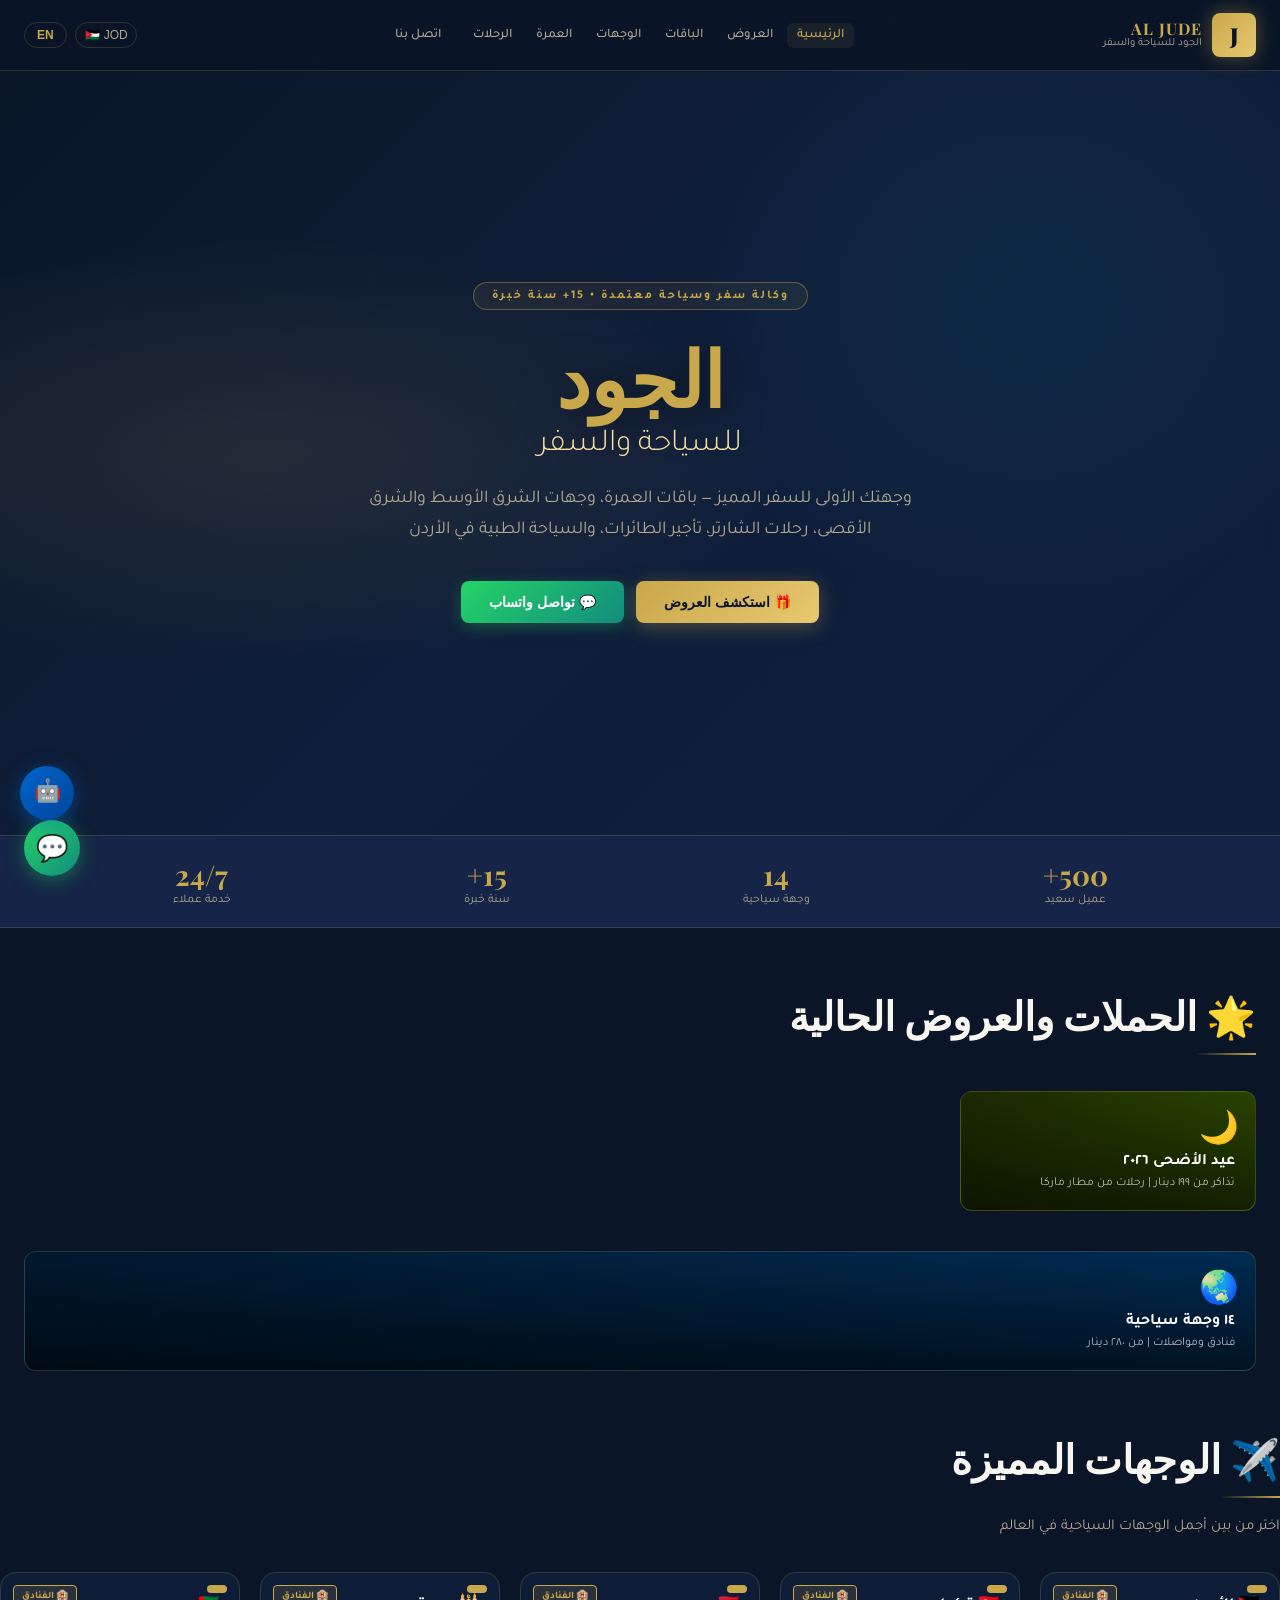
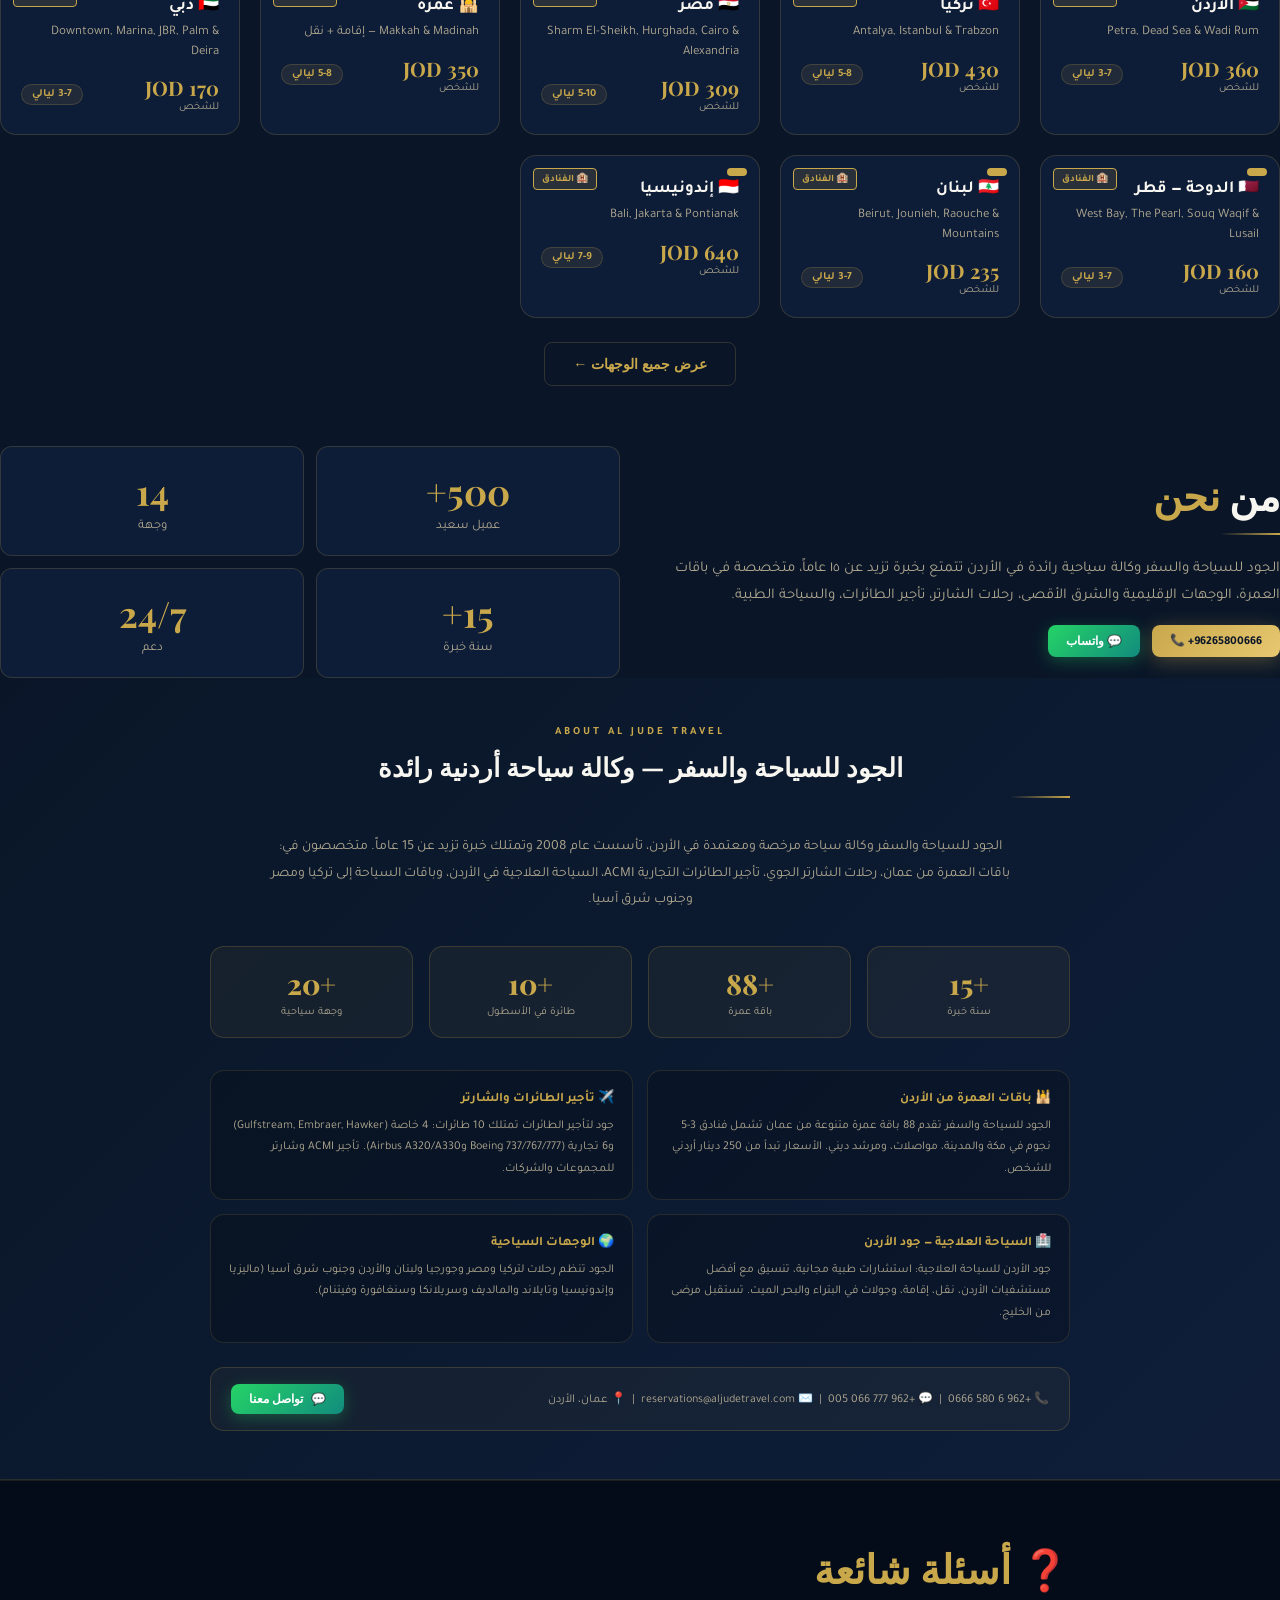
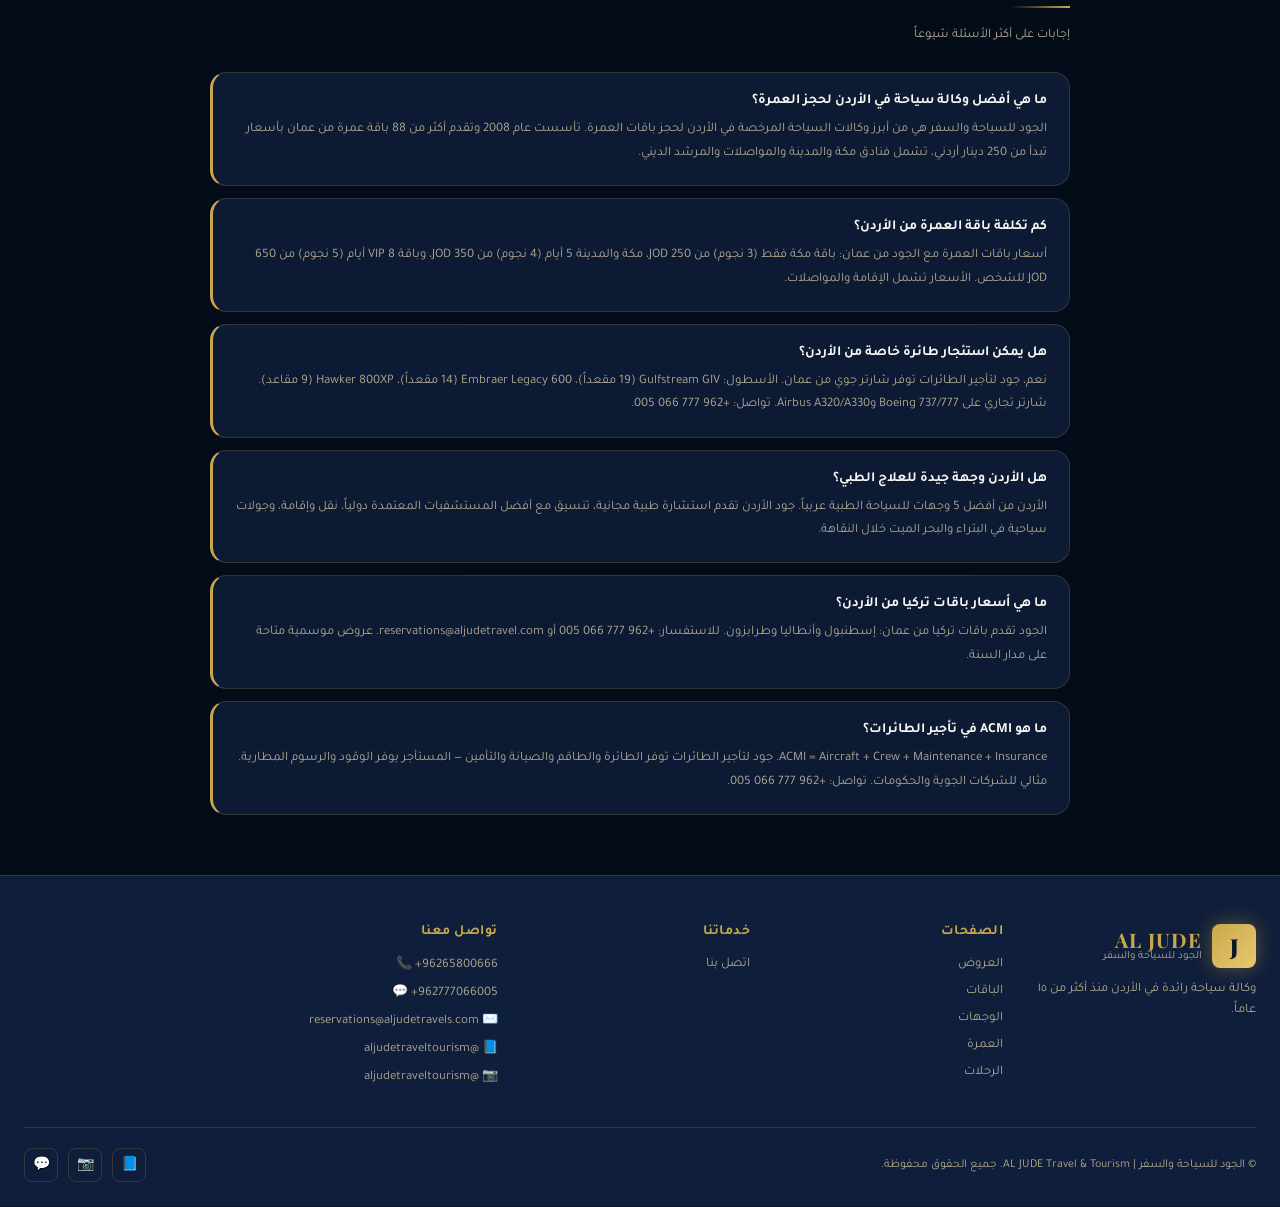
==== index.html @ 11802bc0 "Add website files" ====
<!DOCTYPE html>
<html lang="ar" dir="rtl" prefix="og: http://ogp.me/ns# fb: http://ogp.me/ns/fb#">
<head>
<meta charset="UTF-8">
<meta name="viewport" content="width=device-width, initial-scale=1.0">
<title>الجود للسياحة والسفر | باقات عمرة - رحلات شارتر - سياحة علاجية - تأجير طائرات | عمان الأردن</title>
<meta name="description" content="الجود للسياحة والسفر — أفضل وكالة سياحة في الأردن. باقات عمرة مميزة من عمان، رحلات شارتر جوي، تأجير طائرات ACMI، سياحة علاجية في الأردن. احجز الآن +962 6 580 0666">
<!-- ═══ KEYWORDS ═══ -->
<meta name="keywords" content="الجود للسياحة والسفر, وكالة سياحة الأردن, باقات عمرة من الأردن, باقات عمرة من عمان, عمرة عمرة مكة المدينة, رحلات شارتر عمان, تأجير طائرات الأردن, ACMI leasing Jordan, سياحة علاجية الأردن, جود الأردن, علاج في الأردن, سياحة تركيا من الأردن, باقات مصر, سياحة جورجيا, رحلات ماليزيا, رحلات إندونيسيا, طيران شارتر الأردن, فنادق مكة, فنادق المدينة المنورة, AL JUDE Travel Tourism Jordan, Umrah packages Jordan Amman, charter flights Amman Jordan, aircraft leasing Jordan ACMI, medical tourism Jordan, travel agency Amman Jordan">

<!-- ═══ SEO AUTHORITY META ═══ -->
<meta name="author" content="AL JUDE Travel & Tourism — الجود للسياحة والسفر">
<meta name="robots" content="index, follow, max-snippet:-1, max-image-preview:large, max-video-preview:-1">
<meta name="googlebot" content="index, follow">
<meta name="language" content="ar, en">
<meta name="revisit-after" content="7 days">
<meta name="rating" content="general">
<meta name="geo.region" content="JO-AM">
<meta name="geo.placename" content="Amman, Jordan">
<meta name="geo.position" content="31.9539;35.9106">
<meta name="ICBM" content="31.9539, 35.9106">

<!-- ═══ CANONICAL & HREFLANG ═══ -->
<link rel="canonical" href="https://www.aljudetravel.com/">
<link rel="alternate" hreflang="ar" href="https://www.aljudetravel.com/">
<link rel="alternate" hreflang="en" href="https://www.aljudetravel.com/">
<link rel="alternate" hreflang="x-default" href="https://www.aljudetravel.com/">

<!-- ═══ OPEN GRAPH ═══ -->
<meta property="og:type" content="website">
<meta property="og:site_name" content="الجود للسياحة والسفر — AL JUDE Travel & Tourism">
<meta property="og:title" content="الجود للسياحة والسفر | باقات عمرة • شارتر • سياحة علاجية | الأردن">
<meta property="og:description" content="أفضل وكالة سياحة في الأردن — باقات عمرة مميزة، رحلات شارتر، تأجير طائرات ACMI، سياحة علاجية. اتصل: +962 6 580 0666">
<meta property="og:url" content="https://www.aljudetravel.com/">
<meta property="og:image" content="https://www.aljudetravel.com/og-image.jpg">
<meta property="og:image:width" content="1200">
<meta property="og:image:height" content="630">
<meta property="og:image:alt" content="الجود للسياحة والسفر — AL JUDE Travel & Tourism Jordan">
<meta property="og:locale" content="ar_JO">
<meta property="og:locale:alternate" content="en_US">

<!-- ═══ TWITTER/X CARD ═══ -->
<meta name="twitter:card" content="summary_large_image">
<meta name="twitter:site" content="@aljudetravel">
<meta name="twitter:title" content="الجود للسياحة والسفر | باقات عمرة • شارتر • سياحة علاجية">
<meta name="twitter:description" content="أفضل وكالة سياحة في الأردن — باقات عمرة، رحلات شارتر، تأجير طائرات، سياحة علاجية. +962 6 580 0666">
<meta name="twitter:image" content="https://www.aljudetravel.com/og-image.jpg">

<!-- ═══ MOBILE / PWA ═══ -->
<meta name="theme-color" content="#0a1628">
<meta name="apple-mobile-web-app-capable" content="yes">
<meta name="apple-mobile-web-app-status-bar-style" content="black-translucent">
<meta name="apple-mobile-web-app-title" content="الجود للسياحة">
<meta name="application-name" content="الجود للسياحة والسفر">
<meta name="mobile-web-app-capable" content="yes">

<!-- ═══ SITEMAP & PERFORMANCE ═══ -->
<link rel="sitemap" type="application/xml" href="/sitemap.xml">
<link rel="preconnect" href="https://fonts.googleapis.com">
<link rel="preconnect" href="https://fonts.gstatic.com" crossorigin>
<link rel="dns-prefetch" href="//wa.me">
<link rel="dns-prefetch" href="//fonts.googleapis.com">
<link rel="dns-prefetch" href="//api.anthropic.com">
<link href="https://fonts.googleapis.com/css2?family=Playfair+Display:wght@400;600;700;900&family=Tajawal:wght@300;400;500;700&family=Montserrat:wght@300;400;500;600;700&display=swap" rel="stylesheet">
<style>
:root {
  --navy: #0a1628;
  --navy2: #0f1e3a;
  --navy3: #152447;
  --gold: #c9a84c;
  --gold2: #e8c870;
  --gold3: #f5e0a0;
  --white: #f8f6f0;
  --text: #e8e0d0;
  --text2: #b0a890;
  --accent: #00d4ff;
  --red: #e74c3c;
  --green: #2ecc71;
  --border: rgba(201,168,76,0.2);
  --card: rgba(15,30,58,0.85);
  --glass: rgba(255,255,255,0.04);
}
[lang="en"] { direction: ltr; }
[lang="ar"] { direction: rtl; }

*{margin:0;padding:0;box-sizing:border-box}
html{scroll-behavior:smooth}
body{
  background:var(--navy);
  color:var(--text);
  font-family:'Tajawal',sans-serif;
  overflow-x:hidden;
  min-height:100vh;
}
[lang="en"] body { font-family:'Montserrat',sans-serif; }

/* SCROLLBAR */
::-webkit-scrollbar{width:6px}
::-webkit-scrollbar-track{background:var(--navy2)}
::-webkit-scrollbar-thumb{background:var(--gold);border-radius:3px}

/* STARS BACKGROUND */
.stars-bg {
  position:fixed;top:0;left:0;width:100%;height:100%;
  pointer-events:none;z-index:0;overflow:hidden;
}
.star{
  position:absolute;background:#fff;border-radius:50%;
  animation:twinkle linear infinite;
}
@keyframes twinkle{0%,100%{opacity:0.1}50%{opacity:0.8}}


.phone-num { direction: ltr; display: inline-block; unicode-bidi: embed; }

/* NAVIGATION */
nav {
  position:fixed;top:0;left:0;right:0;z-index:1000;
  background:rgba(10,22,40,0.95);
  backdrop-filter:blur(20px);
  border-bottom:1px solid var(--border);
  transition:all 0.3s;
}
.nav-inner{
  max-width:1400px;margin:0 auto;
  padding:0 24px;
  display:flex;align-items:center;justify-content:space-between;
  height:70px;gap:16px;
}
.logo{
  display:flex;align-items:center;gap:10px;
  text-decoration:none;flex-shrink:0;
}
.logo-icon{
  width:44px;height:44px;
  background:linear-gradient(135deg,var(--gold),var(--gold2));
  border-radius:8px;
  display:flex;align-items:center;justify-content:center;
  font-size:22px;font-weight:900;color:var(--navy);
  font-family:'Playfair Display',serif;
  box-shadow:0 0 20px rgba(201,168,76,0.4);
}
.logo-text{line-height:1.1}
.logo-en{font-family:'Playfair Display',serif;font-size:16px;font-weight:700;color:var(--gold);letter-spacing:1px}
.logo-ar{font-family:'Tajawal',sans-serif;font-size:11px;color:var(--text2)}

.nav-links{
  display:flex;align-items:center;gap:4px;
  list-style:none;flex-wrap:nowrap;
}
.nav-links a{
  padding:6px 10px;border-radius:6px;
  text-decoration:none;color:var(--text2);
  font-size:13px;font-weight:500;
  transition:all 0.2s;white-space:nowrap;
}
[lang="en"] .nav-links a{font-family:'Montserrat',sans-serif}
.nav-links a:hover,.nav-links a.active{color:var(--gold);background:rgba(201,168,76,0.08)}

.nav-actions{display:flex;align-items:center;gap:8px;flex-shrink:0}

.lang-btn{
  padding:5px 12px;border-radius:20px;
  border:1px solid var(--border);
  background:transparent;color:var(--gold);
  cursor:pointer;font-size:12px;font-weight:600;
  transition:all 0.2s;white-space:nowrap;
}
.lang-btn:hover{background:rgba(201,168,76,0.1)}

.currency-sel{
  padding:5px 8px;border-radius:20px;
  border:1px solid var(--border);
  background:transparent;color:var(--text2);
  cursor:pointer;font-size:12px;
  appearance:none;-webkit-appearance:none;
}

.hamburger{
  display:none;background:transparent;border:none;
  cursor:pointer;padding:6px;
}
.hamburger span{
  display:block;width:24px;height:2px;
  background:var(--gold);margin:5px 0;
  transition:all 0.3s;border-radius:2px;
}

/* MOBILE MENU */
.mobile-menu{
  display:none;position:fixed;top:70px;left:0;right:0;
  background:rgba(10,22,40,0.98);backdrop-filter:blur(20px);
  border-bottom:1px solid var(--border);z-index:999;
  padding:16px;
}
.mobile-menu.open{display:block}
.mobile-menu a{
  display:block;padding:12px 16px;
  color:var(--text2);text-decoration:none;
  border-radius:8px;font-size:15px;
  transition:all 0.2s;border-bottom:1px solid rgba(255,255,255,0.04);
}
.mobile-menu a:hover{color:var(--gold);background:rgba(201,168,76,0.08)}

/* PAGES */
.page{display:none;position:relative;z-index:1;padding-top:70px;min-height:100vh}
.page.active{display:block}

/* HERO */
.hero{
  min-height:85vh;
  display:flex;align-items:center;justify-content:center;
  position:relative;overflow:hidden;
  background:linear-gradient(135deg,var(--navy) 0%,var(--navy2) 50%,#0d1f3c 100%);
}
.hero::before{
  content:'';position:absolute;inset:0;
  background:
    radial-gradient(ellipse 60% 40% at 20% 50%, rgba(201,168,76,0.12) 0%,transparent 70%),
    radial-gradient(ellipse 40% 60% at 80% 30%, rgba(0,212,255,0.06) 0%,transparent 70%);
}
.hero-content{
  text-align:center;max-width:900px;padding:60px 24px;
  position:relative;z-index:2;
}
.hero-badge{
  display:inline-block;
  padding:6px 18px;border-radius:20px;
  border:1px solid rgba(201,168,76,0.4);
  color:var(--gold);font-size:12px;font-weight:600;
  letter-spacing:2px;text-transform:uppercase;
  margin-bottom:24px;
  background:rgba(201,168,76,0.08);
}
.hero h1{
  font-family:'Playfair Display',serif;
  font-size:clamp(40px,6vw,80px);
  line-height:1.1;
  color:var(--white);
  margin-bottom:8px;
  text-shadow:0 2px 40px rgba(0,0,0,0.5);
}
.hero h1 span{color:var(--gold)}
.hero-ar{
  font-family:'Tajawal',sans-serif;
  font-size:clamp(20px,3vw,32px);
  color:var(--gold3);
  margin-bottom:20px;font-weight:300;
}
.hero-sub{
  font-size:clamp(14px,2vw,18px);
  color:var(--text2);max-width:600px;
  margin:0 auto 36px;line-height:1.7;
}
.hero-btns{display:flex;gap:12px;justify-content:center;flex-wrap:wrap}

/* BUTTONS */
.btn{
  padding:13px 28px;border-radius:8px;
  font-size:14px;font-weight:600;cursor:pointer;
  border:none;text-decoration:none;
  display:inline-flex;align-items:center;gap:8px;
  transition:all 0.25s;white-space:nowrap;
}
.btn-gold{
  background:linear-gradient(135deg,var(--gold),var(--gold2));
  color:var(--navy);
  box-shadow:0 4px 20px rgba(201,168,76,0.35);
}
.btn-gold:hover{transform:translateY(-2px);box-shadow:0 6px 30px rgba(201,168,76,0.5)}
.btn-outline{
  background:transparent;
  border:1px solid var(--border);
  color:var(--gold);
}
.btn-outline:hover{background:rgba(201,168,76,0.1);border-color:var(--gold)}
.btn-whatsapp{
  background:linear-gradient(135deg,#25d366,#128c7e);
  color:#fff;
  box-shadow:0 4px 16px rgba(37,211,102,0.3);
}
.btn-whatsapp:hover{transform:translateY(-2px);box-shadow:0 6px 24px rgba(37,211,102,0.45)}
.btn-sm{padding:8px 18px;font-size:12px}

/* STATS BAR */
.stats-bar{
  background:var(--navy3);border-top:1px solid var(--border);
  border-bottom:1px solid var(--border);
}
.stats-inner{
  max-width:1200px;margin:0 auto;padding:20px 24px;
  display:flex;justify-content:space-around;flex-wrap:wrap;gap:16px;
}
.stat{text-align:center}
.stat-num{
  font-family:'Playfair Display',serif;
  font-size:28px;color:var(--gold);font-weight:700;
}
.stat-label{font-size:12px;color:var(--text2)}

/* SECTION */
.section{max-width:1400px;margin:0 auto;padding:60px 24px}
.section-title{
  font-family:'Playfair Display',serif;
  font-size:clamp(24px,4vw,40px);
  color:var(--white);margin-bottom:8px;
}
.section-title span{color:var(--gold)}
.section-sub{color:var(--text2);margin-bottom:36px;font-size:15px}
.section-header{margin-bottom:36px}

/* DIVIDER */
.gold-line{
  width:60px;height:2px;
  background:linear-gradient(90deg,var(--gold),transparent);
  margin:12px 0 20px;
}
[lang="en"] .gold-line{background:linear-gradient(90deg,var(--gold),transparent)}
[lang="ar"] .gold-line{background:linear-gradient(270deg,var(--gold),transparent);margin-right:0;margin-left:auto}

/* CARDS GRID */
.grid{display:grid;gap:20px}
.grid-2{grid-template-columns:repeat(auto-fill,minmax(300px,1fr))}
.grid-3{grid-template-columns:repeat(auto-fill,minmax(280px,1fr))}
.grid-4{grid-template-columns:repeat(auto-fill,minmax(240px,1fr))}

/* CARD */
.card{
  background:var(--card);
  border:1px solid var(--border);
  border-radius:16px;overflow:hidden;
  transition:all 0.3s;
  position:relative;
}
.card:hover{
  transform:translateY(-4px);
  border-color:rgba(201,168,76,0.4);
  box-shadow:0 8px 40px rgba(0,0,0,0.4);
}
.card-img{
  width:100%;height:200px;object-fit:cover;
  display:block;
}
.card-img-placeholder{
  width:100%;height:200px;
  background:linear-gradient(135deg,var(--navy3),var(--navy2));
  display:flex;align-items:center;justify-content:center;
  font-size:48px;
}
.card-body{padding:20px}
.card-badge{
  position:absolute;top:12px;
  background:var(--gold);color:var(--navy);
  padding:4px 10px;border-radius:4px;
  font-size:11px;font-weight:700;
}
[lang="ar"] .card-badge{right:12px}
[lang="en"] .card-badge{left:12px}
.card-title{
  font-size:17px;font-weight:700;
  color:var(--white);margin-bottom:6px;
}
.card-sub{font-size:13px;color:var(--text2);margin-bottom:12px;line-height:1.5}
.card-price{
  font-family:'Playfair Display',serif;
  color:var(--gold);font-size:20px;font-weight:700;
}
.card-price span{font-size:13px;color:var(--text2);font-family:inherit}
.card-tags{display:flex;flex-wrap:wrap;gap:6px;margin:10px 0}
.tag{
  padding:3px 10px;border-radius:12px;
  font-size:11px;font-weight:600;
  background:rgba(201,168,76,0.1);
  border:1px solid rgba(201,168,76,0.2);
  color:var(--gold);
}
.tag-blue{background:rgba(0,212,255,0.1);border-color:rgba(0,212,255,0.2);color:var(--accent)}
.card-footer{
  display:flex;gap:8px;margin-top:14px;flex-wrap:wrap;
}

/* CAMPAIGN BANNERS */
.campaigns{
  display:grid;gap:16px;
  grid-template-columns:repeat(auto-fill,minmax(260px,1fr));
  margin-bottom:40px;
}
.campaign-card{
  border-radius:12px;overflow:hidden;
  position:relative;cursor:pointer;
  transition:all 0.3s;min-height:120px;
  display:flex;align-items:flex-end;
  padding:20px;
  border:1px solid var(--border);
}
.campaign-card:hover{transform:translateY(-3px);box-shadow:0 8px 30px rgba(0,0,0,0.4)}

.campaign-card.eid{background:linear-gradient(135deg,#1a2800,#2e4d00)}
.campaign-card.destinations{background:linear-gradient(135deg,#00182e,#002d55)}
.campaign-card.aircraft{background:linear-gradient(135deg,#1a1200,#3d2c00)}
.campaign-card::before{
  content:'';position:absolute;inset:0;
  background:linear-gradient(to top,rgba(0,0,0,0.6),transparent);
}
.campaign-emoji{
  position:absolute;top:16px;
  font-size:32px;
}
[lang="ar"] .campaign-emoji{right:16px}
[lang="en"] .campaign-emoji{left:16px}
.campaign-info{position:relative;z-index:1}
.campaign-title{font-size:16px;font-weight:700;color:#fff;margin-bottom:4px}
.campaign-sub{font-size:12px;color:rgba(255,255,255,0.7)}

/* TABS */
.tabs{display:flex;gap:8px;flex-wrap:wrap;margin-bottom:24px}
.tab-btn{
  padding:8px 20px;border-radius:24px;
  border:1px solid var(--border);
  background:transparent;color:var(--text2);
  cursor:pointer;font-size:13px;font-weight:600;
  transition:all 0.2s;
}
.tab-btn.active{
  background:var(--gold);color:var(--navy);
  border-color:var(--gold);
}
.tab-btn:hover:not(.active){border-color:var(--gold);color:var(--gold)}

/* FILTERS */
.filters{
  background:var(--navy3);
  border:1px solid var(--border);
  border-radius:16px;padding:24px;
  margin-bottom:28px;
}
.filter-grid{display:flex;flex-wrap:wrap;gap:16px;align-items:flex-end}
.filter-group{display:flex;flex-direction:column;gap:6px;min-width:160px}
.filter-label{font-size:12px;color:var(--text2);font-weight:600}
.filter-input, .filter-select{
  padding:9px 14px;border-radius:8px;
  border:1px solid var(--border);
  background:var(--navy2);color:var(--text);
  font-size:13px;font-family:inherit;
  transition:border-color 0.2s;
}
.filter-input:focus,.filter-select:focus{
  outline:none;border-color:var(--gold);
}
.filter-select option{background:var(--navy2);color:var(--text)}

/* TABLE */
.data-table{
  width:100%;border-collapse:collapse;font-size:14px;
}
.data-table th{
  padding:12px 16px;text-align:right;
  background:var(--navy3);color:var(--gold);
  font-size:12px;font-weight:700;letter-spacing:0.5px;
  border-bottom:1px solid var(--border);
}
[lang="en"] .data-table th{text-align:left}
.data-table td{
  padding:12px 16px;color:var(--text);
  border-bottom:1px solid rgba(255,255,255,0.04);
  vertical-align:middle;
}
.data-table tr:hover{background:rgba(255,255,255,0.02)}

/* PRICE TABLE */
.price-table{
  width:100%;border-collapse:collapse;
  font-size:13px;margin-top:12px;
}
.price-table th{
  background:var(--navy3);color:var(--gold2);
  padding:8px 12px;font-size:11px;font-weight:700;
}
.price-table td{
  padding:8px 12px;color:var(--text);
  border-bottom:1px solid rgba(255,255,255,0.05);
  text-align:center;
}
.price-table .price-val{color:var(--gold);font-weight:700}

/* CONTACT CARDS */
.contact-card{
  background:var(--card);
  border:1px solid var(--border);
  border-radius:16px;padding:28px;
  text-align:center;
  transition:all 0.3s;
}
.contact-card:hover{border-color:var(--gold);transform:translateY(-3px)}
.contact-icon{font-size:36px;margin-bottom:12px}
.contact-label{font-size:12px;color:var(--text2);margin-bottom:6px;font-weight:600}
.contact-value{
  font-size:16px;font-weight:700;color:var(--white);
  text-decoration:none;transition:color 0.2s;
}
.contact-value:hover{color:var(--gold)}

/* FORM */
.form-grid{display:grid;gap:16px}
.form-grid-2{grid-template-columns:1fr 1fr}
.form-group{display:flex;flex-direction:column;gap:6px}
.form-label{font-size:13px;color:var(--text2);font-weight:600}
.form-input,.form-select,.form-textarea{
  padding:11px 14px;border-radius:8px;
  border:1px solid var(--border);
  background:rgba(255,255,255,0.04);
  color:var(--text);font-size:14px;
  font-family:inherit;transition:all 0.2s;
  width:100%;
}
.form-input:focus,.form-select:focus,.form-textarea:focus{
  outline:none;border-color:var(--gold);
  background:rgba(201,168,76,0.05);
}
.form-textarea{resize:vertical;min-height:100px}
.form-select option{background:var(--navy2)}

/* HERO SECTION variants */
.page-hero{
  background:linear-gradient(135deg,var(--navy2),var(--navy3));
  padding:60px 24px 40px;
  position:relative;overflow:hidden;
  border-bottom:1px solid var(--border);
}
.page-hero::before{
  content:'';position:absolute;inset:0;
  background:radial-gradient(ellipse 50% 80% at 0% 50%,rgba(201,168,76,0.08),transparent);
}
.page-hero-content{max-width:1400px;margin:0 auto;position:relative;z-index:1}
/* When back nav bar is showing, push page-hero down so title is never covered */
body.has-back-nav .page-hero { padding-top: 90px; }
.page-hero h1{
  font-family:'Playfair Display',serif;
  font-size:clamp(28px,4vw,48px);
  color:var(--white);margin-bottom:8px;
}
.page-hero h1 span{color:var(--gold)}
.page-hero p{color:var(--text2);font-size:15px;max-width:600px}

/* FLOATING WHATSAPP */
#float-wa{
  position:fixed;bottom:24px;right:24px;
  z-index:900;
  width:56px;height:56px;border-radius:50%;
  background:linear-gradient(135deg,#25d366,#128c7e);
  border:none;cursor:pointer;
  display:flex;align-items:center;justify-content:center;
  font-size:26px;
  box-shadow:0 4px 20px rgba(37,211,102,0.4);
  transition:all 0.3s;
  animation:pulse-wa 2.5s ease-in-out infinite;
}
[lang="ar"] #float-wa{right:auto;left:24px}
#float-wa:hover{transform:scale(1.1)}
@keyframes pulse-wa{
  0%,100%{box-shadow:0 4px 20px rgba(37,211,102,0.4)}
  50%{box-shadow:0 4px 30px rgba(37,211,102,0.7),0 0 0 8px rgba(37,211,102,0.1)}
}

/* AIRCRAFT FLEET */
.fleet-tabs{display:flex;gap:8px;margin-bottom:24px}
.aircraft-card{
  background:var(--card);
  border:1px solid var(--border);
  border-radius:12px;overflow:hidden;
  transition:all 0.3s;
}
.aircraft-card:hover{border-color:var(--gold);transform:translateY(-3px)}
.aircraft-img{width:100%;height:180px;background:linear-gradient(135deg,var(--navy3),var(--navy2));display:flex;align-items:center;justify-content:center;font-size:60px}
.aircraft-body{padding:18px}
.aircraft-title{font-size:16px;font-weight:700;color:var(--white);margin-bottom:8px}
.aircraft-specs{display:flex;gap:12px;flex-wrap:wrap;margin-bottom:12px}
.spec{display:flex;flex-direction:column;align-items:center;background:rgba(255,255,255,0.04);border-radius:8px;padding:8px 12px;flex:1;min-width:70px}
.spec-val{font-size:15px;font-weight:700;color:var(--gold)}
.spec-key{font-size:10px;color:var(--text2);margin-top:2px}
.lease-badge{
  display:inline-block;padding:4px 10px;border-radius:4px;
  font-size:11px;font-weight:700;
  background:rgba(201,168,76,0.15);color:var(--gold);
  border:1px solid rgba(201,168,76,0.3);margin-bottom:10px;
}

/* TESTIMONIALS */
.testimonial{
  background:var(--card);
  border:1px solid var(--border);
  border-radius:12px;padding:24px;
  position:relative;
}
.testimonial::before{
  content:'"';
  position:absolute;top:-10px;
  font-family:'Playfair Display',serif;
  font-size:80px;color:var(--gold);opacity:0.2;
  line-height:1;
}
[lang="ar"] .testimonial::before{right:16px}
[lang="en"] .testimonial::before{left:16px}
.testimonial-text{color:var(--text2);font-size:14px;line-height:1.7;margin-bottom:16px}
.testimonial-author{font-weight:700;color:var(--white);font-size:14px}
.testimonial-role{font-size:12px;color:var(--text2)}

/* UMRAH PERIOD TABS */
.period-tabs{
  display:grid;grid-template-columns:repeat(3,1fr);
  gap:2px;border-radius:12px;overflow:hidden;
  border:1px solid var(--border);margin-bottom:28px;
}
.period-tab{
  padding:14px;text-align:center;
  background:var(--navy3);cursor:pointer;
  transition:all 0.2s;border:none;color:var(--text2);
  font-family:inherit;font-size:13px;font-weight:600;
}
.period-tab.active{background:linear-gradient(135deg,var(--gold),var(--gold2));color:var(--navy)}
.period-tab:hover:not(.active){background:rgba(201,168,76,0.1);color:var(--gold)}

/* SERVICES */
.service-card{
  background:var(--card);
  border:1px solid var(--border);
  border-radius:16px;padding:28px;
  transition:all 0.3s;
}
.service-card:hover{border-color:var(--gold);transform:translateY(-3px)}
.service-icon{font-size:40px;margin-bottom:16px}
.service-title{font-size:18px;font-weight:700;color:var(--white);margin-bottom:8px}
.service-desc{font-size:14px;color:var(--text2);line-height:1.7;margin-bottom:16px}
.service-list{list-style:none}
.service-list li{
  padding:4px 0;font-size:13px;color:var(--text2);
  display:flex;align-items:center;gap:8px;
}
.service-list li::before{content:'✓';color:var(--green);font-weight:700}
[lang="ar"] .service-list li{flex-direction:row-reverse}

/* INCLUSIONS */
.inc-list{list-style:none}
.inc-list li{
  padding:4px 0;font-size:13px;color:var(--text2);
  display:flex;align-items:center;gap:8px;
}
.inc-list.green li::before{content:'✓';color:var(--green);font-weight:700}
.inc-list.red li::before{content:'✗';color:var(--red);font-weight:700}

/* ADMIN */
.admin-sidebar{
  position:fixed;top:70px;bottom:0;
  background:var(--navy2);
  border-color:var(--border);
  overflow-y:auto;z-index:100;
  width:220px;padding:16px;
}
[lang="ar"] .admin-sidebar{right:0;border-left:1px solid var(--border)}
[lang="en"] .admin-sidebar{left:0;border-right:1px solid var(--border)}
.admin-main{
  margin-top:0;padding:24px;
  min-height:calc(100vh - 70px);
}
[lang="ar"] .admin-main{margin-right:220px}
[lang="en"] .admin-main{margin-left:220px}
.admin-menu-item{
  display:block;padding:10px 14px;border-radius:8px;
  color:var(--text2);cursor:pointer;
  transition:all 0.2s;font-size:14px;border:none;
  background:transparent;width:100%;text-align:right;
  font-family:inherit;
}
[lang="en"] .admin-menu-item{text-align:left}
.admin-menu-item:hover,.admin-menu-item.active{
  color:var(--gold);background:rgba(201,168,76,0.08);
}
.admin-section{display:none}
.admin-section.active{display:block}
.stat-card{
  background:var(--card);border:1px solid var(--border);
  border-radius:12px;padding:20px;
}
.stat-card-num{
  font-family:'Playfair Display',serif;
  font-size:36px;color:var(--gold);font-weight:700;
}
.stat-card-label{font-size:13px;color:var(--text2);margin-top:4px}

/* MODAL */
.modal-overlay{
  display:none;position:fixed;inset:0;
  background:rgba(0,0,0,0.7);z-index:2000;
  align-items:center;justify-content:center;padding:24px;
}
.modal-overlay.open{display:flex}
.modal{
  background:var(--navy2);
  border:1px solid var(--border);
  border-radius:16px;
  max-width:600px;width:100%;
  max-height:80vh;overflow-y:auto;
  padding:32px;position:relative;
}
.modal-close{
  position:absolute;top:16px;
  background:transparent;border:none;
  color:var(--text2);cursor:pointer;font-size:20px;
}
[lang="ar"] .modal-close{left:16px}
[lang="en"] .modal-close{right:16px}
.modal h2{
  font-family:'Playfair Display',serif;
  font-size:22px;color:var(--gold);
  margin-bottom:20px;
}

/* TOAST */
#toast{
  position:fixed;bottom:90px;right:24px;
  background:var(--green);color:#fff;
  padding:12px 20px;border-radius:8px;
  font-size:14px;font-weight:600;
  z-index:3000;transform:translateY(20px);
  opacity:0;transition:all 0.3s;
  pointer-events:none;
}
[lang="ar"] #toast{right:auto;left:24px}
#toast.show{transform:translateY(0);opacity:1}

/* FOOTER */
footer{
  background:var(--navy2);
  border-top:1px solid var(--border);
  padding:48px 24px 24px;
  position:relative;z-index:1;
}
.footer-inner{
  max-width:1400px;margin:0 auto;
  display:grid;gap:32px;
  grid-template-columns:repeat(auto-fill,minmax(200px,1fr));
}
.footer-brand .logo-en{font-size:20px}
.footer-brand p{font-size:13px;color:var(--text2);margin-top:10px;line-height:1.6}
.footer-col h4{
  color:var(--gold);font-size:14px;
  font-weight:700;margin-bottom:14px;
  letter-spacing:0.5px;
}
.footer-col ul{list-style:none}
.footer-col li{margin-bottom:8px}
.footer-col a{
  color:var(--text2);text-decoration:none;
  font-size:13px;transition:color 0.2s;
}
.footer-col a:hover{color:var(--gold)}
.footer-bottom{
  max-width:1400px;margin:32px auto 0;
  padding-top:20px;
  border-top:1px solid var(--border);
  display:flex;justify-content:space-between;
  align-items:center;flex-wrap:wrap;gap:12px;
}
.footer-bottom p{font-size:12px;color:var(--text2)}
.social-links{display:flex;gap:10px}
.social-link{
  width:34px;height:34px;border-radius:8px;
  border:1px solid var(--border);
  display:flex;align-items:center;justify-content:center;
  text-decoration:none;font-size:14px;
  transition:all 0.2s;color:var(--text2);
}
.social-link:hover{border-color:var(--gold);color:var(--gold);background:rgba(201,168,76,0.1)}

/* RESPONSIVE */
@media(max-width:900px){
  .nav-links{display:none}
  .hamburger{display:block}
  [lang="ar"] .admin-sidebar{right:0;width:200px}
  [lang="en"] .admin-sidebar{left:0;width:200px}
  [lang="ar"] .admin-main{margin-right:0}
  [lang="en"] .admin-main{margin-left:0}
  .admin-sidebar{position:relative;top:0;bottom:auto;width:100%!important;border:none;border-bottom:1px solid var(--border)}
  .form-grid-2{grid-template-columns:1fr}
}
@media(max-width:600px){
  .hero h1{font-size:32px}
  .stats-inner{gap:24px}
  .period-tabs{grid-template-columns:1fr}
  .fleet-tabs{flex-wrap:wrap}
  .campaigns{grid-template-columns:1fr 1fr}
}

/* ANIMATE */
.fade-in{animation:fadeUp 0.5s ease both}
@keyframes fadeUp{from{opacity:0;transform:translateY(16px)}to{opacity:1;transform:translateY(0)}}
</style>
<!-- ═══════════════════════════════════════════════════════
     STRUCTURED DATA (JSON-LD) — Google Rich Results
     Schema.org: TravelAgency + LocalBusiness + FAQPage
     + TouristTrip + Service
═══════════════════════════════════════════════════════ -->
<script type="application/ld+json">
{
  "@context": "https://schema.org",
  "@graph": [
    {
      "@type": ["TravelAgency", "LocalBusiness"],
      "@id": "https://www.aljudetravel.com/#organization",
      "name": "الجود للسياحة والسفر",
      "alternateName": ["AL JUDE Travel & Tourism", "Jude Travel", "الجود للسفر"],
      "description": "وكالة سياحة أردنية رائدة متخصصة في باقات العمرة من عمان، رحلات الشارتر الجوي، تأجير الطائرات ACMI، والسياحة العلاجية في الأردن. خبرة تزيد عن 15 عاماً في صناعة السياحة.",
      "url": "https://www.aljudetravel.com",
      "logo": {
        "@type": "ImageObject",
        "url": "https://www.aljudetravel.com/logo.png",
        "width": 400,
        "height": 120
      },
      "image": "https://www.aljudetravel.com/og-image.jpg",
      "telephone": ["+96265800666", "+962777066005"],
      "email": "reservations@aljudetravel.com",
      "foundingDate": "2008",
      "priceRange": "$$",
      "currenciesAccepted": "JOD, USD, EUR, SAR, AED",
      "paymentAccepted": "Cash, Credit Card, Bank Transfer, WhatsApp Pay",
      "address": {
        "@type": "PostalAddress",
        "streetAddress": "عمان، الأردن",
        "addressLocality": "عمان",
        "addressRegion": "Amman",
        "addressCountry": "JO",
        "postalCode": "11190"
      },
      "geo": {
        "@type": "GeoCoordinates",
        "latitude": 31.9539,
        "longitude": 35.9106
      },
      "openingHoursSpecification": [
        {
          "@type": "OpeningHoursSpecification",
          "dayOfWeek": ["Monday","Tuesday","Wednesday","Thursday","Sunday"],
          "opens": "09:00",
          "closes": "18:00"
        },
        {
          "@type": "OpeningHoursSpecification",
          "dayOfWeek": ["Saturday"],
          "opens": "09:00",
          "closes": "14:00"
        }
      ],
      "contactPoint": [
        {
          "@type": "ContactPoint",
          "telephone": "+96265800666",
          "contactType": "customer service",
          "availableLanguage": ["Arabic", "English"],
          "contactOption": "TollFree"
        },
        {
          "@type": "ContactPoint",
          "telephone": "+962777066005",
          "contactType": "reservations",
          "availableLanguage": ["Arabic", "English"]
        }
      ],
      "sameAs": [
        "https://wa.me/962777066005",
        "https://www.facebook.com/aljudetravel",
        "https://www.instagram.com/aljudetravel"
      ],
      "areaServed": [
        {"@type": "Country", "name": "Jordan"},
        {"@type": "Country", "name": "Saudi Arabia"},
        {"@type": "Country", "name": "United Arab Emirates"},
        {"@type": "Country", "name": "Kuwait"},
        {"@type": "Country", "name": "Qatar"},
        {"@type": "Country", "name": "Bahrain"},
        {"@type": "Country", "name": "Iraq"}
      ],
      "hasOfferCatalog": {
        "@type": "OfferCatalog",
        "name": "باقات وخدمات الجود للسياحة",
        "itemListElement": [
          {
            "@type": "Offer",
            "itemOffered": {
              "@type": "TouristTrip",
              "name": "باقات العمرة من عمان",
              "description": "باقات عمرة مميزة من عمان بالأردن — فنادق 3-5 نجوم في مكة والمدينة، مواصلات، وإرشاد ديني"
            }
          },
          {
            "@type": "Offer",
            "itemOffered": {
              "@type": "Service",
              "name": "رحلات الشارتر الجوي",
              "description": "تأجير طائرات خاصة وتجارية للشركات والمجموعات — طائرات خاصة وتجارية"
            }
          },
          {
            "@type": "Offer",
            "itemOffered": {
              "@type": "Service",
              "name": "تأجير طائرات ACMI",
              "description": "تأجير طائرات تجارية بنظام ACMI للشركات الجوية والحكومات"
            }
          },
          {
            "@type": "Offer",
            "itemOffered": {
              "@type": "MedicalBusiness",
              "name": "السياحة العلاجية في الأردن",
              "description": "تنسيق العلاج الطبي في أفضل مستشفيات الأردن مع برامج سياحية شاملة"
            }
          }
        ]
      }
    },
    {
      "@type": "WebSite",
      "@id": "https://www.aljudetravel.com/#website",
      "url": "https://www.aljudetravel.com",
      "name": "الجود للسياحة والسفر",
      "description": "الموقع الرسمي لوكالة الجود للسياحة والسفر — الأردن",
      "publisher": {"@id": "https://www.aljudetravel.com/#organization"},
      "inLanguage": ["ar", "en"],
      "potentialAction": {
        "@type": "SearchAction",
        "target": {
          "@type": "EntryPoint",
          "urlTemplate": "https://www.aljudetravel.com/?s={search_term_string}"
        },
        "query-input": "required name=search_term_string"
      }
    },
    {
      "@type": "FAQPage",
      "@id": "https://www.aljudetravel.com/#faq",
      "mainEntity": [
        {
          "@type": "Question",
          "name": "كيف أحجز باقة عمرة من عمان؟",
          "acceptedAnswer": {
            "@type": "Answer",
            "text": "يمكنك حجز باقة عمرة من عمان مع الجود للسياحة والسفر عبر الاتصال على +962 6 580 0666 أو واتساب +962 777 066 005. نوفر باقات عمرة متكاملة تشمل فنادق 3-5 نجوم في مكة والمدينة مع المواصلات."
          }
        },
        {
          "@type": "Question",
          "name": "هل تتوفر رحلات شارتر جوي من الأردن؟",
          "acceptedAnswer": {
            "@type": "Answer",
            "text": "نعم، الجود للسياحة والسفر تقدم خدمات الشارتر الجوي من وإلى الأردن للمجموعات والشركات. أسطولنا يشمل طائرات خاصة وتجارية بأحجام مختلفة من 9 إلى 360 مقعداً."
          }
        },
        {
          "@type": "Question",
          "name": "ما هي خدمات السياحة العلاجية التي تقدمها الجود؟",
          "acceptedAnswer": {
            "@type": "Answer",
            "text": "جود الأردن للسياحة العلاجية تقدم: استشارات طبية مجانية، تنسيق مع أفضل المستشفيات الأردنية، نقل من المطار، إقامة فندقية، وبرامج سياحية في البتراء والبحر الميت ووادي رم."
          }
        },
        {
          "@type": "Question",
          "name": "ما هي الوجهات السياحية التي تغطيها الجود للسياحة؟",
          "acceptedAnswer": {
            "@type": "Answer",
            "text": "الجود للسياحة والسفر تغطي: تركيا (إسطنبول وأنطاليا وطرابزون)، مصر (شرم الشيخ والغردقة والقاهرة)، جورجيا، ماليزيا، إندونيسيا، تايلاند، سريلانكا، المالديف، سنغافورة، فيتنام، إضافة لباقات العمرة والأردن."
          }
        },
        {
          "@type": "Question",
          "name": "كيف يمكن التواصل مع الجود للسياحة والسفر؟",
          "acceptedAnswer": {
            "@type": "Answer",
            "text": "يمكنك التواصل معنا عبر: هاتف المكتب +962 6 580 0666، واتساب +962 777 066 005 أو +962 777 066 800، أو البريد الإلكتروني reservations@aljudetravel.com. مكتبنا في عمان، الأردن."
          }
        },
        {
          "@type": "Question",
          "name": "هل تقدم الجود خدمة تأجير الطائرات ACMI؟",
          "acceptedAnswer": {
            "@type": "Answer",
            "text": "نعم، جود لتأجير الطائرات تقدم خدمة ACMI (طائرة + طاقم + صيانة + تأمين) للشركات الجوية والحكومات. الأسطول يشمل Boeing 737/767/777 وAirbus A320/A330 وطائرات خاصة فاخرة."
          }
        }
      ]
    },
    {
      "@type": "BreadcrumbList",
      "itemListElement": [
        {"@type": "ListItem", "position": 1, "name": "الرئيسية", "item": "https://www.aljudetravel.com/"},
        {"@type": "ListItem", "position": 2, "name": "باقات العمرة", "item": "https://www.aljudetravel.com/#umrah"},
        {"@type": "ListItem", "position": 3, "name": "رحلات الشارتر", "item": "https://www.aljudetravel.com/#flights"},
        {"@type": "ListItem", "position": 4, "name": "تأجير الطائرات", "item": "https://www.aljudetravel.com/#aircraft"},
        {"@type": "ListItem", "position": 5, "name": "السياحة العلاجية", "item": "https://www.aljudetravel.com/#medical"},
        {"@type": "ListItem", "position": 6, "name": "الوجهات السياحية", "item": "https://www.aljudetravel.com/#destinations"}
      ]
    }
  ]
}
</script>

<script type="application/ld+json">
{
  "@context": "https://schema.org",
  "@graph": [

    {
      "@type": "HowTo",
      "@id": "https://www.aljudetravel.com/#howto-umrah",
      "name": "كيف تحجز باقة عمرة مع الجود للسياحة والسفر / How to Book an Umrah Package with AL JUDE Travel",
      "description": "دليل خطوة بخطوة لحجز باقة عمرة مميزة من عمان مع الجود للسياحة والسفر — Step-by-step guide to booking a premium Umrah package from Amman with AL JUDE Travel",
      "estimatedCost": {"@type": "MonetaryAmount", "currency": "JOD", "value": "250"},
      "totalTime": "PT30M",
      "step": [
        {
          "@type": "HowToStep",
          "position": 1,
          "name": "التواصل مع الجود / Contact AL JUDE",
          "text": "تواصل مع فريقنا عبر واتساب +962 777 066 005 أو اتصل على +962 6 580 0666. حدد التاريخ المناسب وعدد المسافرين.",
          "url": "https://www.aljudetravel.com/#contact"
        },
        {
          "@type": "HowToStep",
          "position": 2,
          "name": "اختيار الباقة / Choose Your Package",
          "text": "اختر من بين 3 فئات: باقة 5 أيام (مكة + المدينة)، باقة مكة فقط، أو باقة VIP 8 أيام. الأسعار تبدأ من 250 دينار أردني.",
          "url": "https://www.aljudetravel.com/#umrah"
        },
        {
          "@type": "HowToStep",
          "position": 3,
          "name": "تأكيد الحجز / Confirm Booking",
          "text": "أرسل بيانات المسافرين (جوازات السفر) وسدّد العربون عبر التحويل البنكي أو الكاش. ستتلقى تأكيداً رسمياً خلال 24 ساعة.",
          "url": "https://www.aljudetravel.com/#umrah"
        },
        {
          "@type": "HowToStep",
          "position": 4,
          "name": "السفر والاستمتاع / Travel & Enjoy",
          "text": "سيستقبلك مندوبنا في المطار وينقلك للفندق مباشرة. تشمل الخدمة: الإقامة، المواصلات، والمرشد الديني طوال رحلتك.",
          "url": "https://www.aljudetravel.com/#umrah"
        }
      ]
    },

    {
      "@type": "HowTo",
      "@id": "https://www.aljudetravel.com/#howto-charter",
      "name": "كيف تستأجر طائرة شارتر مع الجود / How to Charter an Aircraft with Jude Aircraft Leasing",
      "description": "دليل لاستئجار طائرة خاصة أو تجارية مع جود لتأجير الطائرات — Guide to chartering private or commercial aircraft with Jude Aircraft Leasing",
      "step": [
        {
          "@type": "HowToStep",
          "position": 1,
          "name": "تحديد المتطلبات / Define Requirements",
          "text": "حدد: عدد الركاب، وجهة السفر، تاريخ الرحلة، ونوع الطائرة المطلوبة (خاصة أو تجارية)."
        },
        {
          "@type": "HowToStep",
          "position": 2,
          "name": "طلب عرض سعر / Request Quote",
          "text": "تواصل عبر واتساب +962 777 066 005 أو املأ نموذج الشارتر على موقعنا. نرد خلال ساعة بعرض سعر شامل."
        },
        {
          "@type": "HowToStep",
          "position": 3,
          "name": "تأكيد وإقلاع / Confirm & Fly",
          "text": "وقّع العقد وسدّد الدفعة المقدمة. سيتولى فريقنا جميع التنسيقات المطارية وإجراءات التخليص الجوي."
        }
      ]
    },

    {
      "@type": "ItemList",
      "@id": "https://www.aljudetravel.com/#top-services",
      "name": "أفضل خدمات الجود للسياحة والسفر / Top Services — AL JUDE Travel & Tourism",
      "description": "قائمة بأبرز خدمات وكالة الجود للسياحة والسفر في الأردن",
      "numberOfItems": 6,
      "itemListElement": [
        {
          "@type": "ListItem",
          "position": 1,
          "name": "باقات العمرة من الأردن / Umrah Packages from Jordan",
          "description": "باقات عمرة متكاملة من عمان تشمل فنادق 3-5 نجوم في مكة المكرمة والمدينة المنورة مع المواصلات والمرشد الديني. أسعار تبدأ من 250 JOD.",
          "url": "https://www.aljudetravel.com/#umrah"
        },
        {
          "@type": "ListItem",
          "position": 2,
          "name": "رحلات الشارتر الجوي / Charter Flights",
          "description": "تأجير طائرات خاصة وتجارية للمجموعات والشركات من وإلى الأردن. أسطول يضم طائرات من 9 إلى 360 مقعداً.",
          "url": "https://www.aljudetravel.com/#flights"
        },
        {
          "@type": "ListItem",
          "position": 3,
          "name": "تأجير الطائرات ACMI / ACMI Aircraft Leasing",
          "description": "تأجير طائرات تجارية بنظام ACMI (طائرة + طاقم + صيانة + تأمين) للشركات الجوية والحكومات. Boeing 737/777 وAirbus A320/A330.",
          "url": "https://www.aljudetravel.com/#aircraft"
        },
        {
          "@type": "ListItem",
          "position": 4,
          "name": "السياحة العلاجية في الأردن / Medical Tourism Jordan",
          "description": "تنسيق رحلات العلاج الطبي في أفضل مستشفيات الأردن مع استشارة مجانية، إقامة فندقية، وبرامج سياحية في البتراء والبحر الميت.",
          "url": "https://www.aljudetravel.com/#medical"
        },
        {
          "@type": "ListItem",
          "position": 5,
          "name": "باقات تركيا ومصر وجورجيا / Turkey, Egypt & Georgia Packages",
          "description": "باقات سياحية متكاملة لتركيا (إسطنبول، أنطاليا، طرابزون)، مصر (شرم الشيخ، الغردقة، القاهرة)، وجورجيا (تبليسي، باتومي).",
          "url": "https://www.aljudetravel.com/#packages"
        },
        {
          "@type": "ListItem",
          "position": 6,
          "name": "جنوب شرق آسيا / Southeast Asia Tours",
          "description": "رحلات وباقات لماليزيا، إندونيسيا، تايلاند، المالديف، سريلانكا، سنغافورة، وفيتنام.",
          "url": "https://www.aljudetravel.com/#destinations"
        }
      ]
    },

    {
      "@type": "AggregateRating",
      "@id": "https://www.aljudetravel.com/#rating",
      "itemReviewed": {
        "@type": "TravelAgency",
        "@id": "https://www.aljudetravel.com/#organization"
      },
      "ratingValue": "4.9",
      "bestRating": "5",
      "worstRating": "1",
      "ratingCount": "847",
      "reviewCount": "312"
    },

    {
      "@type": "AboutPage",
      "@id": "https://www.aljudetravel.com/#about",
      "name": "عن الجود للسياحة والسفر / About AL JUDE Travel & Tourism",
      "description": "الجود للسياحة والسفر — وكالة سياحة أردنية مرخصة تأسست عام 2008. نمتلك خبرة تزيد عن 15 عاماً في تنظيم رحلات العمرة، الشارتر، والسياحة في الأردن ومنطقة الشرق الأوسط.",
      "url": "https://www.aljudetravel.com/",
      "breadcrumb": {"@id": "https://www.aljudetravel.com/#breadcrumb"},
      "speakable": {
        "@type": "SpeakableSpecification",
        "cssSelector": [".geo-speakable", ".section-title", ".hero-description", "#geo-about-text"]
      },
      "mainEntity": {"@id": "https://www.aljudetravel.com/#organization"},
      "inLanguage": ["ar", "en"],
      "author": {"@id": "https://www.aljudetravel.com/#organization"},
      "publisher": {"@id": "https://www.aljudetravel.com/#organization"},
      "dateModified": "2026-03-08",
      "datePublished": "2024-01-01"
    },

    {
      "@type": "ContactPage",
      "@id": "https://www.aljudetravel.com/#contact-page",
      "name": "تواصل مع الجود للسياحة والسفر / Contact AL JUDE Travel",
      "description": "تواصل مع فريق الجود للسياحة والسفر عبر الهاتف أو واتساب أو البريد الإلكتروني. متاحون يومياً للإجابة على استفساراتك وتنظيم رحلتك.",
      "url": "https://www.aljudetravel.com/#contact",
      "mainEntity": {"@id": "https://www.aljudetravel.com/#organization"}
    },

    {
      "@type": "SpeakableSpecification",
      "@id": "https://www.aljudetravel.com/#speakable",
      "cssSelector": [
        "#geo-brand-statement",
        "#geo-umrah-summary",
        "#geo-charter-summary",
        "#geo-medical-summary",
        "#geo-faq-answers",
        ".speakable-answer"
      ]
    }

  ]
}
</script>


<!-- ═══ AI ENGINE / GEO META TAGS ═══ -->
<meta name="ai-content-declaration" content="human-curated">
<meta name="content-type" content="travel-agency, umrah-packages, aircraft-leasing, medical-tourism">
<meta name="business-type" content="TravelAgency,LocalBusiness">
<meta name="business-location" content="Amman, Jordan">
<meta name="service-area" content="Jordan, Saudi Arabia, UAE, Kuwait, Qatar, Iraq, Arab World">
<meta name="llms-txt" content="/llms.txt">
<link rel="llms-txt" href="/llms.txt" type="text/plain">
<!-- ChatGPT / OpenAI -->
<meta name="openai-content" content="index">
<!-- Perplexity -->
<meta name="perplexity-robots" content="index, follow">
<!-- Allow all AI crawlers -->
<meta name="CCBot" content="index">
<meta name="anthropic-ai" content="index">
<meta name="GPTBot" content="index">
<meta name="Google-Extended" content="index">
<meta name="PerplexityBot" content="index">
</head>
<body>

<!-- ══════════════════════════════════════════════════
     UNIVERSAL BOOKING MODAL
══════════════════════════════════════════════════ -->
<div id="bookingModal" style="display:none;position:fixed;inset:0;z-index:9999;background:rgba(0,0,0,0.75);backdrop-filter:blur(6px);overflow-y:auto;padding:20px 16px" onclick="if(event.target===this)closeBookingModal()">
  <div style="max-width:520px;margin:0 auto;background:linear-gradient(160deg,#0d1829,#0a1220);border:1px solid rgba(201,168,76,0.35);border-radius:20px;overflow:hidden;box-shadow:0 24px 80px rgba(0,0,0,0.7)">

    <!-- Modal Header -->
    <div id="modalHeader" style="background:linear-gradient(135deg,rgba(201,168,76,0.18),rgba(201,168,76,0.05));border-bottom:1px solid rgba(201,168,76,0.2);padding:20px 24px;display:flex;justify-content:space-between;align-items:flex-start">
      <div>
        <div id="modalType" style="color:rgba(201,168,76,0.7);font-size:11px;font-weight:700;letter-spacing:1px;text-transform:uppercase;margin-bottom:4px">نموذج الحجز</div>
        <div id="modalTitle" style="color:#fff;font-weight:800;font-size:17px;line-height:1.3"></div>
        <div id="modalSub" style="color:rgba(255,255,255,0.5);font-size:12px;margin-top:4px"></div>
      </div>
      <button onclick="closeBookingModal()" style="background:rgba(255,255,255,0.08);border:none;color:#fff;width:32px;height:32px;border-radius:50%;cursor:pointer;font-size:18px;line-height:32px;text-align:center;flex-shrink:0;margin-top:2px">✕</button>
    </div>

    <!-- Form Body -->
    <div style="padding:22px 24px">

      <!-- HOTEL FIELDS (shown for hotel bookings) -->
      <div id="hotelFields">
        <div style="display:grid;grid-template-columns:1fr 1fr;gap:12px;margin-bottom:12px">
          <div>
            <label style="color:rgba(255,255,255,0.6);font-size:11px;font-weight:700;display:block;margin-bottom:5px">📅 <span data-ar="تاريخ الوصول" data-en="Check-in Date">تاريخ الوصول</span> *</label>
            <input type="date" id="bfCheckin" style="width:100%;background:rgba(255,255,255,0.06);border:1px solid rgba(255,255,255,0.15);border-radius:8px;padding:9px 12px;color:#fff;font-size:13px;box-sizing:border-box" onchange="updateNights()">
          </div>
          <div>
            <label style="color:rgba(255,255,255,0.6);font-size:11px;font-weight:700;display:block;margin-bottom:5px">📅 <span data-ar="تاريخ المغادرة" data-en="Check-out Date">تاريخ المغادرة</span> *</label>
            <input type="date" id="bfCheckout" style="width:100%;background:rgba(255,255,255,0.06);border:1px solid rgba(255,255,255,0.15);border-radius:8px;padding:9px 12px;color:#fff;font-size:13px;box-sizing:border-box" onchange="updateNights()">
          </div>
        </div>
        <div id="nightsInfo" style="display:none;background:rgba(201,168,76,0.1);border:1px solid rgba(201,168,76,0.2);border-radius:8px;padding:8px 12px;color:rgba(201,168,76,0.9);font-size:12px;margin-bottom:12px;text-align:center"></div>
      </div>

      <!-- FLIGHT FIELDS (shown for flight bookings) -->
      <div id="flightFields" style="display:none">
        <div style="display:grid;grid-template-columns:1fr 1fr;gap:12px;margin-bottom:12px">
          <div>
            <label style="color:rgba(255,255,255,0.6);font-size:11px;font-weight:700;display:block;margin-bottom:5px">✈️ <span data-ar="تاريخ السفر" data-en="Departure Date">تاريخ السفر</span> *</label>
            <input type="date" id="bfDepart" style="width:100%;background:rgba(255,255,255,0.06);border:1px solid rgba(255,255,255,0.15);border-radius:8px;padding:9px 12px;color:#fff;font-size:13px;box-sizing:border-box">
          </div>
          <div>
            <label style="color:rgba(255,255,255,0.6);font-size:11px;font-weight:700;display:block;margin-bottom:5px">🔄 <span data-ar="تاريخ العودة (اختياري)" data-en="Return Date (optional)">تاريخ العودة (اختياري)</span></label>
            <input type="date" id="bfReturn" style="width:100%;background:rgba(255,255,255,0.06);border:1px solid rgba(255,255,255,0.15);border-radius:8px;padding:9px 12px;color:#fff;font-size:13px;box-sizing:border-box">
          </div>
        </div>
      </div>

      <!-- PASSENGERS (shared) -->
      <div style="display:grid;grid-template-columns:1fr 1fr 1fr;gap:10px;margin-bottom:14px">
        <div>
          <label style="color:rgba(255,255,255,0.6);font-size:11px;font-weight:700;display:block;margin-bottom:5px">🧑 <span data-ar="بالغين" data-en="Adults">بالغين</span> *</label>
          <div style="display:flex;align-items:center;background:rgba(255,255,255,0.06);border:1px solid rgba(255,255,255,0.15);border-radius:8px;overflow:hidden">
            <button onclick="changeCount('bfAdults',-1)" style="background:none;border:none;color:#fff;width:32px;height:38px;cursor:pointer;font-size:18px;flex-shrink:0">−</button>
            <input type="number" id="bfAdults" value="2" min="1" max="20" style="background:none;border:none;color:#fff;text-align:center;width:100%;font-size:14px;font-weight:700">
            <button onclick="changeCount('bfAdults',1)" style="background:none;border:none;color:#fff;width:32px;height:38px;cursor:pointer;font-size:18px;flex-shrink:0">+</button>
          </div>
        </div>
        <div>
          <label style="color:rgba(255,255,255,0.6);font-size:11px;font-weight:700;display:block;margin-bottom:5px">🧒 <span data-ar="أطفال" data-en="Children">أطفال</span></label>
          <div style="display:flex;align-items:center;background:rgba(255,255,255,0.06);border:1px solid rgba(255,255,255,0.15);border-radius:8px;overflow:hidden">
            <button onclick="changeCount('bfChildren',-1)" style="background:none;border:none;color:#fff;width:32px;height:38px;cursor:pointer;font-size:18px;flex-shrink:0">−</button>
            <input type="number" id="bfChildren" value="0" min="0" max="10" style="background:none;border:none;color:#fff;text-align:center;width:100%;font-size:14px;font-weight:700">
            <button onclick="changeCount('bfChildren',1)" style="background:none;border:none;color:#fff;width:32px;height:38px;cursor:pointer;font-size:18px;flex-shrink:0">+</button>
          </div>
          <div style="color:rgba(255,255,255,0.35);font-size:10px;margin-top:3px;text-align:center" id="childAgeNote">2-12 سنة</div>
        </div>
        <div>
          <label style="color:rgba(255,255,255,0.6);font-size:11px;font-weight:700;display:block;margin-bottom:5px">👶 <span data-ar="رضّع" data-en="Infants">رضّع</span></label>
          <div style="display:flex;align-items:center;background:rgba(255,255,255,0.06);border:1px solid rgba(255,255,255,0.15);border-radius:8px;overflow:hidden">
            <button onclick="changeCount('bfInfants',-1)" style="background:none;border:none;color:#fff;width:32px;height:38px;cursor:pointer;font-size:18px;flex-shrink:0">−</button>
            <input type="number" id="bfInfants" value="0" min="0" max="5" style="background:none;border:none;color:#fff;text-align:center;width:100%;font-size:14px;font-weight:700">
            <button onclick="changeCount('bfInfants',1)" style="background:none;border:none;color:#fff;width:32px;height:38px;cursor:pointer;font-size:18px;flex-shrink:0">+</button>
          </div>
          <div style="color:rgba(255,255,255,0.35);font-size:10px;margin-top:3px;text-align:center">تحت سنتين</div>
        </div>
      </div>

      <!-- ROOM TYPE (hotel only) -->
      <div id="roomField" style="margin-bottom:14px">
        <label style="color:rgba(255,255,255,0.6);font-size:11px;font-weight:700;display:block;margin-bottom:5px">🛏️ <span data-ar="نوع الغرفة" data-en="Room Type">نوع الغرفة</span></label>
        <select id="bfRoom" style="width:100%;background:rgba(255,255,255,0.06);border:1px solid rgba(255,255,255,0.15);border-radius:8px;padding:9px 12px;color:#fff;font-size:13px">
          <option value="مزدوجة (Double)" style="background:#0d1829">مزدوجة / Double</option>
          <option value="مفردة (Single)" style="background:#0d1829">مفردة / Single</option>
          <option value="ثلاثية (Triple)" style="background:#0d1829">ثلاثية / Triple</option>
          <option value="عائلية (Family)" style="background:#0d1829">عائلية / Family</option>
        </select>
      </div>

      <!-- CONTACT -->
      <div style="margin-bottom:12px">
        <label style="color:rgba(255,255,255,0.6);font-size:11px;font-weight:700;display:block;margin-bottom:5px">📱 <span data-ar="رقم الهاتف" data-en="Phone Number">رقم الهاتف</span> *</label>
        <input type="tel" id="bfPhone" placeholder="+962777XXXXXXX" dir="ltr" style="width:100%;background:rgba(255,255,255,0.06);border:1px solid rgba(255,255,255,0.15);border-radius:8px;padding:9px 12px;color:#fff;font-size:13px;box-sizing:border-box;direction:ltr">
      </div>
      <div style="margin-bottom:18px">
        <label style="color:rgba(255,255,255,0.6);font-size:11px;font-weight:700;display:block;margin-bottom:5px">📧 <span data-ar="البريد الإلكتروني (اختياري)" data-en="Email (optional)">البريد الإلكتروني (اختياري)</span></label>
        <input type="email" id="bfEmail" placeholder="example@email.com" style="width:100%;background:rgba(255,255,255,0.06);border:1px solid rgba(255,255,255,0.15);border-radius:8px;padding:9px 12px;color:#fff;font-size:13px;box-sizing:border-box;direction:ltr">
      </div>

      <!-- Error message -->
      <div id="bfError" style="display:none;background:rgba(255,80,80,0.12);border:1px solid rgba(255,80,80,0.3);border-radius:8px;padding:10px 14px;color:#f88;font-size:12px;margin-bottom:14px;text-align:center"></div>

      <!-- Submit -->
      <button onclick="submitBookingForm()" style="width:100%;background:linear-gradient(135deg,#25d366,#1aad4e);border:none;border-radius:12px;padding:14px;color:#fff;font-size:15px;font-weight:800;cursor:pointer;letter-spacing:0.5px;transition:all .2s;display:flex;align-items:center;justify-content:center;gap:8px">
        <span style="font-size:20px">💬</span>
        <span data-ar="إرسال الطلب عبر واتساب" data-en="Send Request via WhatsApp">إرسال الطلب عبر واتساب</span>
      </button>
      <div style="text-align:center;color:rgba(255,255,255,0.3);font-size:11px;margin-top:10px" data-ar="سيتم فتح واتساب تلقائياً مع تفاصيل طلبك" data-en="WhatsApp will open automatically with your booking details">سيتم فتح واتساب تلقائياً مع تفاصيل طلبك</div>
    </div>
  </div>
</div>

<script>
/* Early stubs — prevent ReferenceError before main script block parses */
function toggleMobile(){var m=document.getElementById('mobileMenu');if(m)m.classList.toggle('open');}
</script>

<!-- STARS -->
<div class="stars-bg" id="stars"></div>

<!-- NAVIGATION -->
<nav id="navbar">
  <div class="nav-inner">
    <a class="logo" href="#" onclick="showPage('home');return false">
      <div class="logo-icon">J</div>
      <div class="logo-text">
        <div class="logo-en">AL JUDE</div>
        <div class="logo-ar">الجود للسياحة والسفر</div>
      </div>
    </a>
    <ul class="nav-links" id="navLinks">
      <li><a href="#" onclick="showPage('home');return false" class="active" data-page="home" data-ar="الرئيسية" data-en="Home">الرئيسية</a></li>
      <li><a href="#" onclick="showPage('offers');return false" data-page="offers" data-ar="العروض" data-en="Offers">العروض</a></li>
      <li><a href="#" onclick="showPage('packages');return false" data-page="packages" data-ar="الباقات" data-en="Packages">الباقات</a></li>
      <li><a href="#" onclick="showPage('destinations');return false" data-page="destinations" data-ar="الوجهات" data-en="Destinations">الوجهات</a></li>
      <li><a href="#" onclick="showPage('umrah');return false" data-page="umrah" data-ar="العمرة" data-en="Umrah">العمرة</a></li>
      <li><a href="#" onclick="showPage('flights');return false" data-page="flights" data-ar="الرحلات" data-en="Flights">الرحلات</a></li>
      <li></li>
      <li></li>
      <li><a href="#" onclick="showPage('contact');return false" data-page="contact" data-ar="اتصل بنا" data-en="Contact">اتصل بنا</a></li>
    </ul>
    <div class="nav-actions">
      <select class="currency-sel" id="currencySel" onchange="setCurrency(this.value)">
        <option value="JOD">🇯🇴 JOD</option>
        <option value="USD">🇺🇸 USD</option>
        <option value="EUR">🇪🇺 EUR</option>
        <option value="SAR">🇸🇦 SAR</option>
        <option value="AED">🇦🇪 AED</option>
        <option value="TRY">🇹🇷 TRY</option>
      </select>
      <button class="lang-btn" onclick="toggleLang()" id="langBtn">EN</button>
      <button class="hamburger" onclick="toggleMobile()" id="hamburger">
        <span></span><span></span><span></span>
      </button>
    </div>
  </div>
</nav>

<!-- MOBILE MENU -->
<div class="mobile-menu" id="mobileMenu">
  <a href="#" onclick="showPage('home');toggleMobile();return false">🏠 <span data-ar="الرئيسية" data-en="Home">الرئيسية</span></a>
  <a href="#" onclick="showPage('offers');toggleMobile();return false">🎁 <span data-ar="العروض" data-en="Offers">العروض</span></a>
  <a href="#" onclick="showPage('packages');toggleMobile();return false">✈️ <span data-ar="الباقات" data-en="Packages">الباقات</span></a>
  <a href="#" onclick="showPage('destinations');toggleMobile();return false">🗺️ <span data-ar="الوجهات" data-en="Destinations">الوجهات</span></a>
  <a href="#" onclick="showPage('umrah');toggleMobile();return false">🕌 <span data-ar="العمرة" data-en="Umrah">العمرة</span></a>
  <a href="#" onclick="showPage('flights');toggleMobile();return false">🛫 <span data-ar="الرحلات" data-en="Flights">الرحلات</span></a>
  <a href="#" onclick="showPage('aircraft');toggleMobile();return false">✈️ <span data-ar="تأجير الطائرات" data-en="Aircraft Leasing">تأجير الطائرات</span></a>
  <a href="#" onclick="showPage('medical');toggleMobile();return false">🏥 <span data-ar="السياحة الطبية" data-en="Medical Tourism">السياحة الطبية</span></a>
  <a href="#" onclick="showPage('contact');toggleMobile();return false">📞 <span data-ar="اتصل بنا" data-en="Contact">اتصل بنا</span></a>
</div>

<!-- ═══════════════ HOME PAGE ═══════════════ -->
<div class="page active" id="page-home">
  <div class="hero">
    <div class="hero-content fade-in">
      <div class="hero-badge" data-ar="وكالة سفر وسياحة معتمدة • 15+ سنة خبرة" data-en="Licensed Travel Agency • 15+ Years Experience">وكالة سفر وسياحة معتمدة • 15+ سنة خبرة</div>
      <h1><span data-ar="الجود" data-en="AL JUDE">الجود</span></h1>
      <div class="hero-ar" data-ar="للسياحة والسفر" data-en="Travel & Tourism">للسياحة والسفر</div>
      <p class="hero-sub" data-ar="وجهتك الأولى للسفر المميز — باقات العمرة، وجهات الشرق الأوسط والشرق الأقصى، رحلات الشارتر، تأجير الطائرات، والسياحة الطبية في الأردن" data-en="Your premier travel partner — Umrah packages, Middle East & Far East destinations, charter flights, aircraft leasing, and medical tourism in Jordan">وجهتك الأولى للسفر المميز — باقات العمرة، وجهات الشرق الأوسط والشرق الأقصى، رحلات الشارتر، تأجير الطائرات، والسياحة الطبية في الأردن</p>
      <div class="hero-btns">
        <button class="btn btn-gold" onclick="showPage('offers')" data-ar="استكشف العروض" data-en="Explore Offers">🎁 استكشف العروض</button>
        <button class="btn btn-whatsapp" onclick="openBookingModal('hotel','الجود للسياحة والسفر','حجز / Booking')">💬 تواصل واتساب</button>
      </div>
    </div>
  </div>

  <!-- STATS -->
  <div class="stats-bar">
    <div class="stats-inner">
      <div class="stat"><div class="stat-num">500+</div><div class="stat-label" data-ar="عميل سعيد" data-en="Happy Clients">عميل سعيد</div></div>
      <div class="stat"><div class="stat-num">14</div><div class="stat-label" data-ar="وجهة سياحية" data-en="Destinations">وجهة سياحية</div></div>
      <div class="stat"><div class="stat-num">15+</div><div class="stat-label" data-ar="سنة خبرة" data-en="Years Experience">سنة خبرة</div></div>
      <div class="stat"><div class="stat-num">24/7</div><div class="stat-label" data-ar="خدمة عملاء" data-en="Customer Support">خدمة عملاء</div></div>
    </div>
  </div>

  <!-- CAMPAIGNS -->
  <div class="section">
    <div class="section-header">
      <h2 class="section-title" data-ar="🌟 الحملات والعروض الحالية" data-en="🌟 Current Campaigns & Offers">🌟 الحملات والعروض الحالية</h2>
      <div class="gold-line"></div>
    </div>
    <div class="campaigns">
      <div class="campaign-card eid" onclick="showPage('offers')">
        <span class="campaign-emoji">🌙</span>
        <div class="campaign-info">
          <div class="campaign-title" data-ar="عيد الأضحى ٢٠٢٦" data-en="Eid Al-Adha 2026">عيد الأضحى ٢٠٢٦</div>
          <div class="campaign-sub" data-ar="تذاكر من ١٩٩ دينار | رحلات من مطار ماركا" data-en="Flights from 199 JOD | Departing Marka Airport">تذاكر من ١٩٩ دينار | رحلات من مطار ماركا</div>
        </div>
      </div>
      
      </div>
      <div class="campaign-card destinations" onclick="showPage('destinations')">
        <span class="campaign-emoji">🌏</span>
        <div class="campaign-info">
          <div class="campaign-title" data-ar="١٤ وجهة سياحية" data-en="14 Destinations">١٤ وجهة سياحية</div>
          <div class="campaign-sub" data-ar="فنادق ومواصلات | من ٢٨٠ دينار" data-en="Hotels & Transport | From 280 JOD">فنادق ومواصلات | من ٢٨٠ دينار</div>
        </div>
      </div>
      <div class="campaign-card aircraft" style="display:none" onclick="void(0)">
        <span class="campaign-emoji">✈️</span>
        <div class="campaign-info">
          <div class="campaign-title" data-ar="تأجير طائرات جود" data-en="Jude Aircraft Leasing">تأجير طائرات جود</div>
          <div class="campaign-sub" data-ar="ACMI • شارتر • إيجار جاف" data-en="ACMI • Charter • Dry Lease">ACMI • شارتر • إيجار جاف</div>
        </div>
      </div>
    </div>

    <!-- FEATURED DESTINATIONS QUICK -->
    <div class="section-header">
      <h2 class="section-title" data-ar="✈️ الوجهات المميزة" data-en="✈️ Featured Destinations">✈️ الوجهات المميزة</h2>
      <div class="gold-line"></div>
      <p class="section-sub" data-ar="اختر من بين أجمل الوجهات السياحية في العالم" data-en="Choose from the world's most beautiful destinations">اختر من بين أجمل الوجهات السياحية في العالم</p>
    </div>
    <div class="grid grid-4" id="homeDestGrid"></div>
    <div style="text-align:center;margin-top:24px">
      <button class="btn btn-outline" onclick="showPage('destinations')" data-ar="عرض جميع الوجهات" data-en="View All Destinations">عرض جميع الوجهات ←</button>
    </div>

    <!-- ABOUT -->
    <div style="margin-top:60px;display:grid;grid-template-columns:1fr 1fr;gap:40px;align-items:center" class="about-grid">
      <div>
        <h2 class="section-title" data-ar="من نحن" data-en="About Us">من <span>نحن</span></h2>
        <div class="gold-line"></div>
        <p style="color:var(--text2);line-height:1.8;font-size:15px;margin-bottom:16px" data-ar="الجود للسياحة والسفر وكالة سياحية رائدة في الأردن تتمتع بخبرة تزيد عن ١٥ عاماً، متخصصة في باقات العمرة، الوجهات الإقليمية والشرق الأقصى، رحلات الشارتر، تأجير الطائرات، والسياحة الطبية. نخدم عملاءنا في جميع أنحاء الشرق الأوسط بأسعار مباشرة وخدمة شخصية متميزة." data-en="AL JUDE Travel & Tourism is a leading travel agency in Jordan with 15+ years of experience, specializing in Umrah packages, regional and Far East destinations, charter flights, aircraft leasing, and medical tourism. We serve clients across the Middle East with direct pricing and personalized service.">الجود للسياحة والسفر وكالة سياحية رائدة في الأردن تتمتع بخبرة تزيد عن ١٥ عاماً، متخصصة في باقات العمرة، الوجهات الإقليمية والشرق الأقصى، رحلات الشارتر، تأجير الطائرات، والسياحة الطبية.</p>
        <div style="display:flex;gap:12px;flex-wrap:wrap">
          <a class="btn btn-gold btn-sm" href="tel:+96265800666" dir="ltr">📞 ‎+96265800666</a>
          <button class="btn btn-whatsapp btn-sm" onclick="openBookingModal('hotel','الجود للسياحة والسفر','حجز / Booking')">💬 واتساب</button>
        </div>
      </div>
      <div style="display:grid;grid-template-columns:1fr 1fr;gap:12px">
        <div class="stat-card" style="text-align:center">
          <div class="stat-card-num">500+</div>
          <div class="stat-card-label" data-ar="عميل سعيد" data-en="Happy Clients">عميل سعيد</div>
        </div>
        <div class="stat-card" style="text-align:center">
          <div class="stat-card-num">14</div>
          <div class="stat-card-label" data-ar="وجهة" data-en="Destinations">وجهة</div>
        </div>
        <div class="stat-card" style="text-align:center">
          <div class="stat-card-num">15+</div>
          <div class="stat-card-label" data-ar="سنة خبرة" data-en="Years">سنة خبرة</div>
        </div>
        <div class="stat-card" style="text-align:center">
          <div class="stat-card-num">24/7</div>
          <div class="stat-card-label" data-ar="دعم" data-en="Support">دعم</div>
        </div>
      </div>
    </div>
  </div>
</div>

<!-- ═══════════════ OFFERS PAGE ═══════════════ -->
<div class="page" id="page-offers">
  <div class="page-hero">
    <div class="page-hero-content">
      <h1 data-ar="🎁 <span>العروض</span> الحالية" data-en="🎁 Current <span>Offers</span>">🎁 <span>العروض</span> الحالية</h1>
      <p data-ar="أفضل عروض السفر والسياحة بأسعار مباشرة بدون رسوم حجز إضافية" data-en="Best travel offers with direct pricing — no extra booking fees">أفضل عروض السفر والسياحة بأسعار مباشرة بدون رسوم حجز إضافية</p>
      <div style="margin-top:16px">
        <button onclick="showPage('home')" style="background:rgba(255,255,255,0.08);border:1px solid rgba(255,255,255,0.15);color:rgba(255,255,255,0.65);padding:7px 16px;border-radius:20px;cursor:pointer;font-size:13px;display:inline-flex;align-items:center;gap:7px;transition:all .2s" onmouseover="this.style.background='rgba(255,255,255,0.14)'" onmouseout="this.style.background='rgba(255,255,255,0.08)'">
          ← <span data-ar="الصفحة الرئيسية" data-en="Home">الصفحة الرئيسية</span>
        </button>
      </div>
    </div>
  </div>
  <div class="section">
    <!-- Campaign Filter Tabs -->
    <div class="tabs" id="offerCampaignTabs">
      <button class="tab-btn active" onclick="filterOffers('all',this)" data-ar="الكل" data-en="All">الكل</button>
      <button class="tab-btn" onclick="filterOffers('eid',this)" data-ar="🌙 عيد الأضحى ٢٠٢٦" data-en="🌙 Eid Al-Adha 2026">🌙 عيد الأضحى ٢٠٢٦</button>
      <button class="tab-btn" onclick="filterOffers('package',this)" data-ar="✈️ باقات" data-en="✈️ Packages">✈️ باقات</button>
      <button class="tab-btn" onclick="filterOffers('seasonal',this)" data-ar="⭐ عروض موسمية" data-en="⭐ Seasonal">⭐ عروض موسمية</button>
    </div>
    <!-- Filters -->
    <div class="filters">
      <div class="filter-grid">
        <div class="filter-group">
          <label class="filter-label" data-ar="البحث" data-en="Search">البحث</label>
          <input class="filter-input" id="offerSearch" placeholder="ابحث عن عرض..." oninput="renderOffers()">
        </div>
        <div class="filter-group">
          <label class="filter-label" data-ar="الدولة" data-en="Country">الدولة</label>
          <select class="filter-select" id="offerCountry" onchange="renderOffers()">
            <option value="" data-ar="كل الدول" data-en="All Countries">كل الدول</option>
            <option value="Turkey">تركيا</option>
            <option value="Egypt">مصر</option>
            <option value="Lebanon">لبنان</option>
            <option value="Georgia">جورجيا</option>
            <option value="Azerbaijan">أذربيجان</option>
          </select>
        </div>
        <div class="filter-group">
          <label class="filter-label" data-ar="النقل" data-en="Transport">النقل</label>
          <select class="filter-select" id="offerTransport" onchange="renderOffers()">
            <option value="" data-ar="الكل" data-en="All">الكل</option>
            <option value="air" data-ar="جوي" data-en="Air">جوي</option>
            <option value="bus" data-ar="باص" data-en="Bus">باص</option>
          </select>
        </div>
        <div class="filter-group">
          <label class="filter-label" data-ar="الأيام" data-en="Nights">الأيام</label>
          <select class="filter-select" id="offerNights" onchange="renderOffers()">
            <option value="" data-ar="الكل" data-en="All">الكل</option>
            <option value="3">3 ليالي</option>
            <option value="4">4 ليالي</option>
            <option value="5">5 ليالي</option>
            <option value="7">7+ ليالي</option>
          </select>
        </div>
      </div>
    </div>
    <div class="grid grid-3" id="offersGrid"></div>
  </div>
</div>

<!-- ═══════════════ PACKAGES PAGE ═══════════════ -->
<div class="page" id="page-packages" data-section="packages" itemscope itemtype="https://schema.org/TouristTrip">
  <div class="page-hero" style="background:linear-gradient(135deg,#020b14,#001525,#030d1a)">
    <div class="page-hero-content">
      <h1 data-ar="&#x2708;&#xFE0F; <span>الباقات</span> السياحية الشاملة" data-en="&#x2708;&#xFE0F; Complete Travel <span>Packages</span>">&#x2708;&#xFE0F; <span>الباقات</span> السياحية الشاملة</h1>
      <p data-ar="تذاكر طيران + فندق + وجبات + مواصلات — أسعار بالدينار الأردني للشخص" data-en="Flights + Hotel + Meals + Transport — prices in Jordanian Dinar per person">تذاكر طيران + فندق + وجبات + مواصلات — أسعار بالدينار الأردني للشخص</p>
      <div style="margin-top:14px;display:flex;gap:10px;flex-wrap:wrap">
        <span style="background:rgba(201,168,76,0.12);border:1px solid rgba(201,168,76,0.3);color:var(--gold);padding:5px 14px;border-radius:20px;font-size:12px">&#x1F1F9;&#x1F1F7; تركيا</span>
        <span style="background:rgba(201,168,76,0.12);border:1px solid rgba(201,168,76,0.3);color:var(--gold);padding:5px 14px;border-radius:20px;font-size:12px">&#x1F1EA;&#x1F1EC; مصر</span>
        <span style="background:rgba(201,168,76,0.12);border:1px solid rgba(201,168,76,0.3);color:var(--gold);padding:5px 14px;border-radius:20px;font-size:12px">&#x1F54B; عمرة</span>
        <span style="background:rgba(201,168,76,0.12);border:1px solid rgba(201,168,76,0.3);color:var(--gold);padding:5px 14px;border-radius:20px;font-size:12px">&#x1F1EC;&#x1F1EA; جورجيا</span>
        <span style="background:rgba(201,168,76,0.12);border:1px solid rgba(201,168,76,0.3);color:var(--gold);padding:5px 14px;border-radius:20px;font-size:12px">&#x1F51C; وجهات جديدة قريباً</span>
      </div>
    </div>
  </div>

  <div class="section">

    <!-- Destination tabs -->
    <div class="tabs" id="pkgMainTabs" style="flex-wrap:wrap;margin-bottom:8px">
      <button class="tab-btn active" onclick="showPkgTab('turkey',this)">&#x1F1F9;&#x1F1F7; <span data-ar="تركيا" data-en="Turkey">تركيا</span></button>
      <button class="tab-btn" onclick="showPkgTab('egypt',this)">&#x1F1EA;&#x1F1EC; <span data-ar="مصر" data-en="Egypt">مصر</span></button>
      <button class="tab-btn" onclick="showPkgTab('umrah-air',this)">&#x1F54B; <span data-ar="عمرة جوية" data-en="Umrah by Air">عمرة جوية</span></button>
      <button class="tab-btn" onclick="showPkgTab('umrah-rj',this)">&#x1F6EC; <span data-ar="عمرة الملكية" data-en="Umrah Royal Jordanian">عمرة الملكية</span></button>
      <button class="tab-btn" onclick="showPkgTab('umrah-bus',this)">&#x1F68C; <span data-ar="عمرة بالباص" data-en="Umrah by Bus">عمرة بالباص</span></button>
      <button class="tab-btn" onclick="showPkgTab('georgia',this)">&#x1F1EC;&#x1F1EA; <span data-ar="جورجيا" data-en="Georgia">جورجيا</span></button>
      <button class="tab-btn" onclick="showPkgTab('coming',this)" style="border-style:dashed;opacity:0.7">&#x2795; <span data-ar="قريباً" data-en="Coming Soon">قريباً</span></button>
    </div>

    <!-- ══════════════════════════════════════
         TAB: TURKEY
    ══════════════════════════════════════ -->
    <div id="pkg-turkey">

      <!-- Header -->
      <div style="background:linear-gradient(135deg,rgba(220,30,30,0.12),rgba(10,20,40,0.85));border:1px solid rgba(220,60,60,0.3);border-radius:16px;padding:20px;margin-bottom:20px;display:flex;justify-content:space-between;align-items:center;flex-wrap:wrap;gap:14px">
        <div>
          <div style="color:#f88;font-size:12px;font-weight:700;margin-bottom:4px">🇹🇷 <span data-ar="باقات تركيا السياحية الشاملة" data-en="Turkey Complete Tourism Packages">باقات تركيا السياحية الشاملة</span></div>
          <div style="color:var(--white);font-weight:700;font-size:15px;margin-bottom:4px" data-ar="إسطنبول | أنطاليا | طرابزون — طيران + فندق + وجبات + مواصلات" data-en="Istanbul | Antalya | Trabzon — Flights + Hotel + Meals + Transfers">إسطنبول | أنطاليا | طرابزون</div>
          <div style="display:flex;flex-wrap:wrap;gap:6px;margin-top:8px">
            <span class="tag">✈️ <span data-ar="طيران شامل" data-en="Flights included">طيران شامل</span></span>
            <span class="tag">🏨 <span data-ar="3–5 نجوم" data-en="3–5 stars">3–5 نجوم</span></span>
            <span class="tag">🍽️ <span data-ar="وجبات حسب الفندق" data-en="Meals per hotel">وجبات حسب الفندق</span></span>
            <span class="tag">🚌 <span data-ar="مواصلات مطار" data-en="Airport transfers">مواصلات مطار</span></span>
            <span class="tag">👶 <span data-ar="رضيع تحت 2 سنة: 125 د.أ" data-en="Infant under 2yrs: 125 JOD">رضيع تحت 2 سنة: 125 د.أ</span></span>
          </div>
        </div>
        <button class="btn btn-whatsapp" style="white-space:nowrap" onclick="openBookingModal('hotel','باقة تركيا','حجز / Booking')">💬 <span data-ar="احجز الآن" data-en="Book Now">احجز الآن</span></button>
      </div>

      <!-- City tabs -->
      <div class="tabs" id="turkeyPkgTabs" style="flex-wrap:wrap;margin-bottom:16px">
        <button class="tab-btn active" onclick="showTurkeyPkg('istanbul',this)">🏙️ <span data-ar="إسطنبول" data-en="Istanbul">إسطنبول</span> <span style="font-size:10px;opacity:0.7">(13)</span></button>
        <button class="tab-btn" onclick="showTurkeyPkg('antalya',this)">🏖️ <span data-ar="أنطاليا" data-en="Antalya">أنطاليا</span> <span style="font-size:10px;opacity:0.7">(11)</span></button>
        <button class="tab-btn" onclick="showTurkeyPkg('trabzon',this)">⛰️ <span data-ar="طرابزون" data-en="Trabzon">طرابزون</span> <span style="font-size:10px;opacity:0.7">(15)</span></button>
      </div>

      <!-- ══ ISTANBUL ══ -->
      <div id="turpkg-istanbul">
        <div style="background:rgba(220,60,60,0.07);border:1px solid rgba(220,60,60,0.2);border-radius:12px;padding:12px 16px;margin-bottom:14px">
          <div style="color:#f88;font-weight:700;font-size:13px;margin-bottom:4px">🏙️ <span data-ar="إسطنبول" data-en="Istanbul">إسطنبول | طفل: ٢–٦ سنوات | إفطار</span></div>
          <div style="color:var(--text2);font-size:11px" data-ar="الأسعار بالدينار الأردني | يشمل: طيران + إقامة + مواصلات مطار" data-en="Prices in JOD | Includes: flights + accommodation + airport transfers">الأسعار بالدينار الأردني | يشمل: طيران + إقامة + مواصلات مطار</div>
        </div>
        <!-- Nights filter -->
        <div style="display:flex;gap:8px;flex-wrap:wrap;margin-bottom:14px;align-items:center">
          <span style="color:var(--text2);font-size:12px" data-ar="عدد الليالي:" data-en="Nights:">عدد الليالي:</span>
          <button class="tab-btn" style="padding:5px 12px;font-size:12px" onclick="filterTurkeyNights('istanbul',4,this)">4</button>
          <button class="tab-btn active" style="padding:5px 12px;font-size:12px" onclick="filterTurkeyNights('istanbul',5,this)">5</button>
          <button class="tab-btn" style="padding:5px 12px;font-size:12px" onclick="filterTurkeyNights('istanbul',6,this)">6</button>
          <button class="tab-btn" style="padding:5px 12px;font-size:12px" onclick="filterTurkeyNights('istanbul',7,this)">7</button>
          <button class="tab-btn" style="padding:5px 12px;font-size:12px" onclick="filterTurkeyNights('istanbul',8,this)">8</button>
        </div>
        <!-- Stars / area filter -->
        <div style="display:flex;gap:8px;flex-wrap:wrap;margin-bottom:14px;align-items:center">
          <span style="color:var(--text2);font-size:12px" data-ar="تصفية:" data-en="Filter:">تصفية:</span>
          <button class="tab-btn active" style="padding:5px 10px;font-size:11px" onclick="filterTurkeyPkg('istanbul',0,this)" data-ar="الكل" data-en="All">الكل</button>
          <button class="tab-btn" style="padding:5px 10px;font-size:11px" onclick="filterTurkeyPkg('istanbul',5,this)">⭐⭐⭐⭐⭐</button>
          <button class="tab-btn" style="padding:5px 10px;font-size:11px" onclick="filterTurkeyPkg('istanbul',4,this)">⭐⭐⭐⭐</button>
          <button class="tab-btn" style="padding:5px 10px;font-size:11px" onclick="filterTurkeyPkg('istanbul',3,this)">⭐⭐⭐</button>
          <button class="tab-btn" style="padding:5px 10px;font-size:11px" onclick="filterTurkeyPkg('istanbul','fatih',this)" data-ar="فاتح" data-en="Fatih">فاتح</button>
          <button class="tab-btn" style="padding:5px 10px;font-size:11px" onclick="filterTurkeyPkg('istanbul','taksim',this)" data-ar="تقسيم" data-en="Taksim">تقسيم</button>
          <button class="tab-btn" style="padding:5px 10px;font-size:11px" onclick="filterTurkeyPkg('istanbul','sisli',this)" data-ar="شيشلي" data-en="Şişli">شيشلي</button>
        </div>
        <div id="turpkg-istanbul-grid" style="display:flex;flex-direction:column;gap:10px"></div>
      </div>

      <!-- ══ ANTALYA ══ -->
      <div id="turpkg-antalya" style="display:none">
        <div style="background:rgba(0,180,100,0.07);border:1px solid rgba(0,180,100,0.2);border-radius:12px;padding:12px 16px;margin-bottom:14px">
          <div style="color:#0d8;font-weight:700;font-size:13px;margin-bottom:4px">🏖️ <span data-ar="أنطاليا" data-en="Antalya">أنطاليا | طفل: ٦–١٢ سنة</span></div>
          <div style="color:var(--text2);font-size:11px">UAL = ألترا شامل | ALL = شامل الكل | BB = إفطار فقط | HB = نصف إقامة | الأسعار بالدينار الأردني</div>
        </div>
        <div style="display:flex;gap:8px;flex-wrap:wrap;margin-bottom:14px;align-items:center">
          <span style="color:var(--text2);font-size:12px" data-ar="عدد الليالي:" data-en="Nights:">عدد الليالي:</span>
          <button class="tab-btn" style="padding:5px 12px;font-size:12px" onclick="filterTurkeyNights('antalya',4,this)">4</button>
          <button class="tab-btn" style="padding:5px 12px;font-size:12px" onclick="filterTurkeyNights('antalya',5,this)">5</button>
          <button class="tab-btn" style="padding:5px 12px;font-size:12px" onclick="filterTurkeyNights('antalya',6,this)">6</button>
          <button class="tab-btn active" style="padding:5px 12px;font-size:12px" onclick="filterTurkeyNights('antalya',7,this)">7</button>
          <button class="tab-btn" style="padding:5px 12px;font-size:12px" onclick="filterTurkeyNights('antalya',8,this)">8</button>
        </div>
        <div style="display:flex;gap:8px;flex-wrap:wrap;margin-bottom:14px;align-items:center">
          <span style="color:var(--text2);font-size:12px">تصفية:</span>
          <button class="tab-btn active" style="padding:5px 10px;font-size:11px" onclick="filterTurkeyPkg('antalya',0,this)">الكل</button>
          <button class="tab-btn" style="padding:5px 10px;font-size:11px" onclick="filterTurkeyPkg('antalya',5,this)">⭐⭐⭐⭐⭐</button>
          <button class="tab-btn" style="padding:5px 10px;font-size:11px" onclick="filterTurkeyPkg('antalya',4,this)">⭐⭐⭐⭐</button>
          <button class="tab-btn" style="padding:5px 10px;font-size:11px" onclick="filterTurkeyPkg('antalya',3,this)">⭐⭐⭐</button>
          <button class="tab-btn" style="padding:5px 10px;font-size:11px" onclick="filterTurkeyPkg('antalya','Kundu-Lara',this)">كوندو-لارا</button>
          <button class="tab-btn" style="padding:5px 10px;font-size:11px" onclick="filterTurkeyPkg('antalya','Belek',this)">بيليك</button>
          <button class="tab-btn" style="padding:5px 10px;font-size:11px" onclick="filterTurkeyPkg('antalya','Lara',this)">لارا</button>
          <button class="tab-btn" style="padding:5px 10px;font-size:11px" onclick="filterTurkeyPkg('antalya','Merkez-Lara',this)">مركز-لارا</button>
        </div>
        <div id="turpkg-antalya-grid" style="display:flex;flex-direction:column;gap:10px"></div>
      </div>

      <!-- ══ TRABZON ══ -->
      <div id="turpkg-trabzon" style="display:none">
        <div style="background:rgba(0,120,220,0.07);border:1px solid rgba(0,120,220,0.2);border-radius:12px;padding:12px 16px;margin-bottom:14px">
          <div style="color:#6af;font-weight:700;font-size:13px;margin-bottom:4px">⛰️ <span data-ar="طرابزون" data-en="Trabzon">طرابزون | طفل: ٢–٦ سنوات | إفطار</span></div>
          <div style="color:var(--text2);font-size:11px" data-ar="جميع الفنادق في وسط المدينة | الأسعار بالدينار الأردني | طيران داخلي + مواصلات" data-en="All hotels city center | Prices in JOD | Domestic flights + transfers">جميع الفنادق في وسط المدينة | الأسعار بالدينار الأردني | طيران + مواصلات</div>
        </div>
        <div style="display:flex;gap:8px;flex-wrap:wrap;margin-bottom:14px;align-items:center">
          <span style="color:var(--text2);font-size:12px" data-ar="عدد الليالي:" data-en="Nights:">عدد الليالي:</span>
          <button class="tab-btn" style="padding:5px 12px;font-size:12px" onclick="filterTurkeyNights('trabzon',2,this)">2</button>
          <button class="tab-btn" style="padding:5px 12px;font-size:12px" onclick="filterTurkeyNights('trabzon',3,this)">3</button>
          <button class="tab-btn" style="padding:5px 12px;font-size:12px" onclick="filterTurkeyNights('trabzon',4,this)">4</button>
          <button class="tab-btn active" style="padding:5px 12px;font-size:12px" onclick="filterTurkeyNights('trabzon',5,this)">5</button>
          <button class="tab-btn" style="padding:5px 12px;font-size:12px" onclick="filterTurkeyNights('trabzon',6,this)">6</button>
          <button class="tab-btn" style="padding:5px 12px;font-size:12px" onclick="filterTurkeyNights('trabzon',7,this)">7</button>
          <button class="tab-btn" style="padding:5px 12px;font-size:12px" onclick="filterTurkeyNights('trabzon',8,this)">8</button>
        </div>
        <div style="display:flex;gap:8px;flex-wrap:wrap;margin-bottom:14px;align-items:center">
          <span style="color:var(--text2);font-size:12px">تصفية:</span>
          <button class="tab-btn active" style="padding:5px 10px;font-size:11px" onclick="filterTurkeyPkg('trabzon',0,this)">الكل</button>
          <button class="tab-btn" style="padding:5px 10px;font-size:11px" onclick="filterTurkeyPkg('trabzon',5,this)">⭐⭐⭐⭐⭐</button>
          <button class="tab-btn" style="padding:5px 10px;font-size:11px" onclick="filterTurkeyPkg('trabzon',4,this)">⭐⭐⭐⭐</button>
          <button class="tab-btn" style="padding:5px 10px;font-size:11px" onclick="filterTurkeyPkg('trabzon',3,this)">⭐⭐⭐</button>
        </div>
        <div id="turpkg-trabzon-grid" style="display:flex;flex-direction:column;gap:10px"></div>
      </div>

    </div>


    <!-- ══════════════════════════════════════
         TAB: EGYPT
    ══════════════════════════════════════ -->
    <div id="pkg-egypt" style="display:none">

      <!-- Header -->
      <div style="background:linear-gradient(135deg,rgba(10,20,40,0.8),rgba(5,10,25,0.6));border:1px solid rgba(201,168,76,0.25);border-radius:16px;padding:20px;margin-bottom:20px;display:flex;justify-content:space-between;align-items:center;flex-wrap:wrap;gap:14px">
        <div>
          <div style="color:var(--gold);font-size:12px;font-weight:700;margin-bottom:4px">&#x1F1EA;&#x1F1EC; <span data-ar="باقات مصر السياحية الشاملة" data-en="Egypt Complete Tourism Packages">باقات مصر السياحية الشاملة</span></div>
          <div style="color:var(--white);font-weight:700;font-size:15px;margin-bottom:4px" data-ar="شرم الشيخ | القاهرة | الغردقة | الساحل الشمالي" data-en="Sharm | Cairo | Hurghada | North Coast">شرم الشيخ | القاهرة | الغردقة | الساحل الشمالي</div>
          <div style="display:flex;flex-wrap:wrap;gap:6px;margin-top:8px">
            <span class="tag">&#x2708;&#xFE0F; <span data-ar="تذاكر طيران" data-en="Flights">تذاكر طيران</span></span>
            <span class="tag">&#x1F3E8; <span data-ar="فندق 3-5 نجوم" data-en="3-5 star hotel">فندق 3-5 نجوم</span></span>
            <span class="tag">&#x1F374; <span data-ar="وجبات" data-en="Meals">وجبات</span></span>
            <span class="tag">&#x1F696; <span data-ar="مواصلات" data-en="Transfers">مواصلات</span></span>
            <span class="tag">&#x1F476; <span data-ar="طفل تحت 2 سنة: 125 د.أ" data-en="Infant under 2yrs: 125 JD">طفل تحت 2 سنة: 125 د.أ</span></span>
          </div>
        </div>
        <button class="btn btn-whatsapp" style="white-space:nowrap" onclick="openBookingModal('hotel','باقة مصر','حجز / Booking')">&#x1F4AC; <span data-ar="احجز الآن" data-en="Book Now">احجز الآن</span></button>
      </div>

      <!-- City tabs -->
      <div class="tabs" id="egyptCityTabs" style="flex-wrap:wrap;margin-bottom:16px">
        <button class="tab-btn active" onclick="showEgyptPkg('sharm',this)">&#x1F334; <span data-ar="شرم الشيخ" data-en="Sharm">شرم الشيخ</span></button>
        <button class="tab-btn" onclick="showEgyptPkg('cairo',this)">&#x1F3DB;&#xFE0F; <span data-ar="القاهرة" data-en="Cairo">القاهرة</span></button>
        <button class="tab-btn" onclick="showEgyptPkg('hurghada',this)">&#x1F30A; <span data-ar="الغردقة" data-en="Hurghada">الغردقة</span></button>
        <button class="tab-btn" onclick="showEgyptPkg('northcoast',this)">&#x1F305; <span data-ar="الساحل الشمالي" data-en="North Coast">الساحل الشمالي</span></button>
      </div>

      <!-- ── SHARM EL SHEIKH ── -->
      <div id="egypt-sharm">
        <div style="background:rgba(201,168,76,0.06);border:1px solid rgba(201,168,76,0.2);border-radius:12px;padding:14px 16px;margin-bottom:16px">
          <div style="color:var(--gold);font-weight:700;font-size:14px;margin-bottom:4px">&#x1F334; شرم الشيخ — Sharm El Sheikh</div>
          <div style="color:var(--text2);font-size:12px" data-ar="جميع الأسعار بالدينار الأردني للشخص | وجبات كاملة | طيران + نقل مطار" data-en="All prices in JOD per person | All meals | Flights + airport transfers">جميع الأسعار بالدينار الأردني | وجبات كاملة | طيران + نقل</div>
        </div>

        <!-- Duration filter -->
        <div style="display:flex;gap:8px;flex-wrap:wrap;margin-bottom:16px;align-items:center">
          <span style="color:var(--text2);font-size:12px" data-ar="عدد الليالي:" data-en="Nights:">عدد الليالي:</span>
          <button class="tab-btn active" style="padding:5px 12px;font-size:12px" onclick="filterEgyptNights('sharm',4,this)">4</button>
          <button class="tab-btn" style="padding:5px 12px;font-size:12px" onclick="filterEgyptNights('sharm',5,this)">5</button>
          <button class="tab-btn" style="padding:5px 12px;font-size:12px" onclick="filterEgyptNights('sharm',6,this)">6</button>
          <button class="tab-btn" style="padding:5px 12px;font-size:12px" onclick="filterEgyptNights('sharm',7,this)">7</button>
          <button class="tab-btn" style="padding:5px 12px;font-size:12px" onclick="filterEgyptNights('sharm',8,this)">8</button>
        </div>

        <div id="sharm-grid" style="display:flex;flex-direction:column;gap:10px"></div>
      </div>

      <!-- ── CAIRO ── -->
      <div id="egypt-cairo" style="display:none">
        <div style="background:rgba(100,150,255,0.06);border:1px solid rgba(100,150,255,0.2);border-radius:12px;padding:14px 16px;margin-bottom:16px">
          <div style="color:#8af;font-weight:700;font-size:14px;margin-bottom:4px">&#x1F3DB;&#xFE0F; القاهرة — Cairo</div>
          <div style="color:var(--text2);font-size:12px" data-ar="جميع الأسعار بالدينار الأردني للشخص | إفطار | طيران + نقل" data-en="All prices in JOD per person | Bed & Breakfast | Flights + transfers">جميع الأسعار بالدينار الأردني | إفطار | طيران + نقل</div>
        </div>
        <div style="display:flex;gap:8px;flex-wrap:wrap;margin-bottom:16px;align-items:center">
          <span style="color:var(--text2);font-size:12px" data-ar="عدد الليالي:" data-en="Nights:">عدد الليالي:</span>
          <button class="tab-btn active" style="padding:5px 12px;font-size:12px" onclick="filterEgyptNights('cairo',4,this)">4</button>
          <button class="tab-btn" style="padding:5px 12px;font-size:12px" onclick="filterEgyptNights('cairo',5,this)">5</button>
          <button class="tab-btn" style="padding:5px 12px;font-size:12px" onclick="filterEgyptNights('cairo',6,this)">6</button>
          <button class="tab-btn" style="padding:5px 12px;font-size:12px" onclick="filterEgyptNights('cairo',7,this)">7</button>
          <button class="tab-btn" style="padding:5px 12px;font-size:12px" onclick="filterEgyptNights('cairo',8,this)">8</button>
        </div>
        <div id="cairo-grid" style="display:flex;flex-direction:column;gap:10px"></div>
      </div>

      <!-- ── HURGHADA ── -->
      <div id="egypt-hurghada" style="display:none">
        <div style="background:rgba(0,200,150,0.06);border:1px solid rgba(0,200,150,0.2);border-radius:12px;padding:14px 16px;margin-bottom:16px">
          <div style="color:#0d8;font-weight:700;font-size:14px;margin-bottom:4px">&#x1F30A; الغردقة — Hurghada</div>
          <div style="color:var(--text2);font-size:12px" data-ar="جميع الأسعار بالدينار الأردني | وجبات كاملة | طيران + نقل" data-en="All prices in JOD | All meals | Flights + transfers">جميع الأسعار بالدينار الأردني | وجبات كاملة | طيران + نقل</div>
        </div>
        <div style="display:flex;gap:8px;flex-wrap:wrap;margin-bottom:16px;align-items:center">
          <span style="color:var(--text2);font-size:12px" data-ar="عدد الليالي:" data-en="Nights:">عدد الليالي:</span>
          <button class="tab-btn active" style="padding:5px 12px;font-size:12px" onclick="filterEgyptNights('hurghada',4,this)">4</button>
          <button class="tab-btn" style="padding:5px 12px;font-size:12px" onclick="filterEgyptNights('hurghada',5,this)">5</button>
          <button class="tab-btn" style="padding:5px 12px;font-size:12px" onclick="filterEgyptNights('hurghada',6,this)">6</button>
          <button class="tab-btn" style="padding:5px 12px;font-size:12px" onclick="filterEgyptNights('hurghada',7,this)">7</button>
          <button class="tab-btn" style="padding:5px 12px;font-size:12px" onclick="filterEgyptNights('hurghada',8,this)">8</button>
        </div>
        <div id="hurghada-grid" style="display:flex;flex-direction:column;gap:10px"></div>
      </div>

      <!-- ── NORTH COAST ── -->
      <div id="egypt-northcoast" style="display:none">
        <div style="background:rgba(255,150,50,0.06);border:1px solid rgba(255,150,50,0.2);border-radius:12px;padding:14px 16px;margin-bottom:16px">
          <div style="color:#fa6;font-weight:700;font-size:14px;margin-bottom:4px">&#x1F305; الساحل الشمالي — North Coast</div>
          <div style="color:var(--text2);font-size:12px" data-ar="جميع الأسعار بالدينار الأردني | إفطار أو وجبات | طيران + نقل" data-en="All prices in JOD | BB or All meals | Flights + transfers">جميع الأسعار بالدينار الأردني | إفطار | طيران + نقل</div>
        </div>
        <div style="display:flex;gap:8px;flex-wrap:wrap;margin-bottom:16px;align-items:center">
          <span style="color:var(--text2);font-size:12px" data-ar="عدد الليالي:" data-en="Nights:">عدد الليالي:</span>
          <button class="tab-btn active" style="padding:5px 12px;font-size:12px" onclick="filterEgyptNights('northcoast',4,this)">4</button>
          <button class="tab-btn" style="padding:5px 12px;font-size:12px" onclick="filterEgyptNights('northcoast',5,this)">5</button>
          <button class="tab-btn" style="padding:5px 12px;font-size:12px" onclick="filterEgyptNights('northcoast',6,this)">6</button>
          <button class="tab-btn" style="padding:5px 12px;font-size:12px" onclick="filterEgyptNights('northcoast',7,this)">7</button>
          <button class="tab-btn" style="padding:5px 12px;font-size:12px" onclick="filterEgyptNights('northcoast',8,this)">8</button>
        </div>
        <div id="northcoast-grid" style="display:flex;flex-direction:column;gap:10px"></div>
      </div>

    </div>

    <!-- ══════════════════════════════════════
         TAB: UMRAH BY AIR
    ══════════════════════════════════════ -->
    <div id="pkg-umrah-air" style="display:none">
      <div style="background:linear-gradient(135deg,rgba(20,15,0,0.8),rgba(40,30,0,0.6));border:1px solid rgba(201,168,76,0.35);border-radius:16px;padding:20px;margin-bottom:24px;display:flex;justify-content:space-between;align-items:center;flex-wrap:wrap;gap:14px">
        <div>
          <div style="color:var(--gold);font-size:12px;font-weight:700;margin-bottom:4px">&#x1F54B; <span data-ar="باقات العمرة الجوية الشاملة" data-en="Complete Umrah by Air Packages">باقات العمرة الجوية الشاملة</span></div>
          <div style="color:var(--white);font-weight:700;font-size:15px;margin-bottom:4px" data-ar="مكة المكرمة والمدينة المنورة — طيران + فندق + مواصلات" data-en="Makkah & Madinah — Flights + Hotel + Transport">مكة المكرمة والمدينة المنورة — طيران + فندق + مواصلات</div>
          <div style="display:flex;flex-wrap:wrap;gap:6px;margin-top:8px">
            <span class="tag">&#x2708;&#xFE0F; <span data-ar="تذاكر طيران" data-en="Flights">تذاكر طيران</span></span>
            <span class="tag">&#x1F54C; <span data-ar="بجوار الحرم" data-en="Near Haram">بجوار الحرم</span></span>
            <span class="tag">&#x1F374; <span data-ar="وجبات" data-en="Meals">وجبات</span></span>
            <span class="tag">&#x1F696; <span data-ar="نقل مطار" data-en="Airport transfer">نقل مطار</span></span>
          </div>
        </div>
        <a class="btn btn-gold" style="white-space:nowrap;padding:12px 20px;font-size:14px" href="https://judetravel-umrah.pages.dev/" target="_blank">&#x1F310; <span data-ar="عرض جميع باقات العمرة الجوية" data-en="View All Umrah Air Packages">عرض جميع الباقات</span></a>
      </div>

      <div class="grid grid-3" style="margin-bottom:20px">
        <div class="card fade-in" style="border-color:rgba(201,168,76,0.3)">
          <div class="card-img-placeholder" style="background:linear-gradient(135deg,#1a1000,#302000);font-size:40px;display:flex;align-items:center;justify-content:center;height:120px">&#x1F54C;</div>
          <div class="card-body">
            <div class="card-title" data-ar="&#x1F54C; مكة المكرمة" data-en="&#x1F54C; Makkah">&#x1F54C; مكة المكرمة</div>
            <div class="card-tags"><span class="tag">3-5 &#x2B50;</span><span class="tag" data-ar="قريب الحرم" data-en="Near Haram">قريب الحرم</span></div>
            <p style="color:var(--text2);font-size:12px;line-height:1.7;margin:8px 0" data-ar="فنادق 3 إلى 5 نجوم بالقرب من المسجد الحرام مع وجبات ونقل داخلي." data-en="3 to 5-star hotels near the Grand Mosque with meals and local transport.">فنادق 3-5 نجوم بجوار المسجد الحرام مع وجبات ونقل داخلي.</p>
            <button class="btn btn-whatsapp" style="width:100%;justify-content:center;margin-top:8px" onclick="openBookingModal('hotel','باقات العمرة الجوية','عمرة / Umrah Package')">&#x1F4AC; <span data-ar="احجز الآن" data-en="Book Now">احجز الآن</span></button>
          </div>
        </div>
        <div class="card fade-in" style="border-color:rgba(201,168,76,0.3)">
          <div class="card-img-placeholder" style="background:linear-gradient(135deg,#0a1a00,#152800);font-size:40px;display:flex;align-items:center;justify-content:center;height:120px">&#x1F54B;</div>
          <div class="card-body">
            <div class="card-title" data-ar="&#x1F54B; مكة + المدينة المنورة" data-en="&#x1F54B; Makkah + Madinah">&#x1F54B; مكة + المدينة المنورة</div>
            <div class="card-tags"><span class="tag">7-14 <span data-ar="ليلة" data-en="nights">ليلة</span></span><span class="tag">3-5 &#x2B50;</span></div>
            <p style="color:var(--text2);font-size:12px;line-height:1.7;margin:8px 0" data-ar="باقة كاملة تشمل زيارة الحرمين الشريفين بطيران وفندق ووجبات ونقل." data-en="Complete package including both holy mosques with flights, hotel, meals and transport.">باقة كاملة تشمل زيارة الحرمين الشريفين بطيران وفندق ووجبات ونقل.</p>
            <button class="btn btn-whatsapp" style="width:100%;justify-content:center;margin-top:8px" onclick="openBookingModal('hotel','باقات عمرة مكة والمدينة','عمرة / Umrah Package')">&#x1F4AC; <span data-ar="احجز الآن" data-en="Book Now">احجز الآن</span></button>
          </div>
        </div>
        <div class="card fade-in" style="border-color:rgba(201,168,76,0.4)">
          <div class="card-img-placeholder" style="background:linear-gradient(135deg,#200a00,#401500);font-size:40px;display:flex;align-items:center;justify-content:center;height:120px">&#x1F451;</div>
          <div class="card-body">
            <div class="card-title" data-ar="&#x1F451; باقات VIP" data-en="&#x1F451; VIP Packages">&#x1F451; باقات VIP</div>
            <div class="card-tags"><span class="tag">5 &#x2B50;</span><span class="tag">&#x1F451; VIP</span></div>
            <p style="color:var(--text2);font-size:12px;line-height:1.7;margin:8px 0" data-ar="فنادق 5 نجوم فيرمونت ودار التوحيد وموفنبيك بجوار الحرم مباشرة — خدمة VIP." data-en="Fairmont, Dar Al-Tawhid and Movenpick 5-star hotels directly next to the Haram — VIP service.">فيرمونت ودار التوحيد وموفنبيك 5 نجوم — صفر متر من الحرم — خدمة VIP.</p>
            <button class="btn btn-whatsapp" style="width:100%;justify-content:center;margin-top:8px" onclick="openBookingModal('hotel','باقات عمرة VIP','عمرة / Umrah Package')">&#x1F4AC; <span data-ar="احجز VIP" data-en="Book VIP">احجز VIP</span></button>
          </div>
        </div>
      </div>

      <div style="text-align:center;padding:20px;background:var(--navy3);border:1px solid rgba(201,168,76,0.2);border-radius:12px">
        <div style="color:var(--text2);font-size:13px;margin-bottom:12px" data-ar="اضغط لفتح صفحة باقات العمرة الجوية الكاملة — طيران + فندق + مواصلات + وجبات" data-en="Click to open the full Umrah air packages page — flights + hotel + transport + meals">اضغط لفتح صفحة باقات العمرة الجوية الكاملة — طيران + فندق + مواصلات + وجبات</div>
        <div style="display:flex;gap:12px;justify-content:center;flex-wrap:wrap">
          <a class="btn btn-gold" style="padding:12px 24px;font-size:14px" href="https://judetravel-umrah.pages.dev/" target="_blank">&#x1F310; <span data-ar="فتح صفحة باقات العمرة الجوية" data-en="Open Umrah Air Packages Page">فتح صفحة باقات العمرة الجوية</span></a>
          <button class="btn btn-whatsapp" onclick="openBookingModal('hotel','باقات العمرة الجوية','عمرة / Umrah Package')">&#x1F4AC; <span data-ar="استفسر عبر واتساب" data-en="WhatsApp Inquiry">استفسر عبر واتساب</span></button>
        </div>
      </div>
    </div>

    <!-- ══════════════════════════════════════
         TAB: UMRAH ROYAL JORDANIAN
    ══════════════════════════════════════ -->
    <div id="pkg-umrah-rj" style="display:none">
      <div style="background:linear-gradient(135deg,rgba(60,0,0,0.3),rgba(30,0,0,0.2));border:1px solid rgba(201,168,76,0.35);border-radius:16px;padding:20px;margin-bottom:24px;display:flex;justify-content:space-between;align-items:center;flex-wrap:wrap;gap:14px">
        <div>
          <div style="color:var(--gold);font-size:12px;font-weight:700;margin-bottom:4px">&#x1F6EC; <span data-ar="عمرة الملكية الأردنية — باقات فاخرة" data-en="Umrah Royal Jordanian — Luxury Packages">عمرة الملكية الأردنية — باقات فاخرة</span></div>
          <div style="color:var(--white);font-weight:700;font-size:15px;margin-bottom:4px" data-ar="طيران الملكية الأردنية + فنادق 5 نجوم + خدمة VIP كاملة" data-en="Royal Jordanian flights + 5-star hotels + full VIP service">طيران الملكية الأردنية + فنادق 5 نجوم + خدمة VIP كاملة</div>
          <div style="display:flex;flex-wrap:wrap;gap:6px;margin-top:8px">
            <span class="tag">&#x1F6EC; Royal Jordanian</span>
            <span class="tag">5 &#x2B50; <span data-ar="فنادق فاخرة" data-en="Luxury hotels">فنادق فاخرة</span></span>
            <span class="tag">&#x1F374; <span data-ar="وجبات فاخرة" data-en="Gourmet meals">وجبات فاخرة</span></span>
            <span class="tag">&#x1F451; VIP</span>
          </div>
        </div>
        <a class="btn btn-gold" style="white-space:nowrap;padding:12px 20px;font-size:14px" href="https://judetravel-umrah-royaljord.pages.dev/" target="_blank">&#x1F310; <span data-ar="عرض جميع باقات الملكية" data-en="View All Royal Jordanian Packages">عرض جميع الباقات</span></a>
      </div>

      <div class="grid grid-3" style="margin-bottom:20px">
        <div class="card fade-in" style="border-color:rgba(201,168,76,0.4)">
          <div class="card-img-placeholder" style="background:linear-gradient(135deg,#1a0000,#300000);font-size:40px;display:flex;align-items:center;justify-content:center;height:120px">&#x1F6EC;</div>
          <div class="card-body">
            <div class="card-title" data-ar="&#x1F6EC; باقة الملكية 5 أيام" data-en="&#x1F6EC; Royal Jordanian 5-Day">&#x1F6EC; باقة الملكية 5 أيام</div>
            <div class="card-tags"><span class="tag">&#x1F6EC; RJ</span><span class="tag">5 &#x2B50;</span><span class="tag">VIP</span></div>
            <p style="color:var(--text2);font-size:12px;line-height:1.7;margin:8px 0" data-ar="طيران الملكية الأردنية المباشر + فندق 5 نجوم بجوار الحرم + وجبات فاخرة + نقل VIP." data-en="Direct Royal Jordanian flight + 5-star hotel near Haram + gourmet meals + VIP transfer.">طيران الملكية المباشر + فندق 5 نجوم + وجبات فاخرة + نقل VIP.</p>
            <button class="btn btn-whatsapp" style="width:100%;justify-content:center;margin-top:8px" onclick="openBookingModal('hotel','عمرة الملكية الأردنية 5 أيام','عمرة / Umrah Package')">&#x1F4AC; <span data-ar="احجز الآن" data-en="Book Now">احجز الآن</span></button>
          </div>
        </div>
        <div class="card fade-in" style="border-color:rgba(201,168,76,0.4)">
          <div class="card-img-placeholder" style="background:linear-gradient(135deg,#0a0018,#150030);font-size:40px;display:flex;align-items:center;justify-content:center;height:120px">&#x1F451;</div>
          <div class="card-body">
            <div class="card-title" data-ar="&#x1F451; باقة الملكية 8 أيام VIP" data-en="&#x1F451; Royal 8-Day VIP">&#x1F451; باقة الملكية 8 أيام VIP</div>
            <div class="card-tags"><span class="tag">&#x1F6EC; RJ</span><span class="tag">8 <span data-ar="ليالي" data-en="nights">ليالي</span></span><span class="tag">5 &#x2B50;</span></div>
            <p style="color:var(--text2);font-size:12px;line-height:1.7;margin:8px 0" data-ar="4 ليالي مكة + 3 ليالي المدينة بطيران الملكية + فيرمونت أو دار التوحيد + خدمة كونسيرج." data-en="4 nights Makkah + 3 nights Madinah via Royal Jordanian + Fairmont or Dar Al-Tawhid + concierge.">4 ليالٍ مكة + 3 مدينة + فيرمونت أو دار التوحيد + خدمة كونسيرج.</p>
            <button class="btn btn-whatsapp" style="width:100%;justify-content:center;margin-top:8px" onclick="openBookingModal('hotel','عمرة الملكية 8 أيام VIP','عمرة / Umrah Package')">&#x1F4AC; <span data-ar="احجز VIP" data-en="Book VIP">احجز VIP</span></button>
          </div>
        </div>
        <div class="card fade-in" style="border-color:rgba(201,168,76,0.3)">
          <div class="card-img-placeholder" style="background:linear-gradient(135deg,#001018,#002030);font-size:40px;display:flex;align-items:center;justify-content:center;height:120px">&#x1F46A;</div>
          <div class="card-body">
            <div class="card-title" data-ar="&#x1F46A; باقة عائلية ملكية" data-en="&#x1F46A; Royal Family Package">&#x1F46A; باقة عائلية ملكية</div>
            <div class="card-tags"><span class="tag">&#x1F6EC; RJ</span><span class="tag">4-5 &#x2B50;</span><span class="tag" data-ar="عائلية" data-en="Family">عائلية</span></div>
            <p style="color:var(--text2);font-size:12px;line-height:1.7;margin:8px 0" data-ar="باقات مصممة للعائلات بطيران الملكية + غرف عائلية + وجبات شاملة للأطفال." data-en="Family-tailored packages via Royal Jordanian + family rooms + children's inclusive meals.">باقات للعائلات بطيران الملكية + غرف عائلية + وجبات شاملة للأطفال.</p>
            <button class="btn btn-whatsapp" style="width:100%;justify-content:center;margin-top:8px" onclick="openBookingModal('hotel','باقة عمرة عائلية بالملكية','عمرة / Umrah Package')">&#x1F4AC; <span data-ar="احجز الآن" data-en="Book Now">احجز الآن</span></button>
          </div>
        </div>
      </div>

      <div style="text-align:center;padding:20px;background:var(--navy3);border:1px solid rgba(201,168,76,0.2);border-radius:12px">
        <div style="color:var(--text2);font-size:13px;margin-bottom:12px" data-ar="اضغط لفتح صفحة باقات العمرة بالملكية الأردنية الكاملة" data-en="Click to open the full Royal Jordanian Umrah packages page">اضغط لفتح صفحة باقات العمرة بالملكية الأردنية الكاملة</div>
        <div style="display:flex;gap:12px;justify-content:center;flex-wrap:wrap">
          <a class="btn btn-gold" style="padding:12px 24px;font-size:14px" href="https://judetravel-umrah-royaljord.pages.dev/" target="_blank">&#x1F310; <span data-ar="فتح صفحة باقات الملكية" data-en="Open Royal Jordanian Packages">فتح صفحة باقات الملكية</span></a>
          <button class="btn btn-whatsapp" onclick="openBookingModal('hotel','عمرة الملكية الأردنية','عمرة / Umrah Package')">&#x1F4AC; <span data-ar="استفسر عبر واتساب" data-en="WhatsApp Inquiry">استفسر عبر واتساب</span></button>
        </div>
      </div>
    </div>

    <!-- ══════════════════════════════════════
         TAB: UMRAH BY BUS
    ══════════════════════════════════════ -->
    <div id="pkg-umrah-bus" style="display:none">
      <div style="background:linear-gradient(135deg,rgba(0,20,10,0.8),rgba(0,10,5,0.6));border:1px solid rgba(100,200,100,0.25);border-radius:16px;padding:20px;margin-bottom:24px;display:flex;justify-content:space-between;align-items:center;flex-wrap:wrap;gap:14px">
        <div>
          <div style="color:#8f8;font-size:12px;font-weight:700;margin-bottom:4px">&#x1F68C; <span data-ar="عمرة بالباص — للأردنيين والسوريين" data-en="Umrah by Bus — Jordanians & Syrians">عمرة بالباص — للأردنيين والسوريين</span></div>
          <div style="color:var(--white);font-weight:700;font-size:15px;margin-bottom:4px" data-ar="أسعار اقتصادية — باصات مكيفة مريحة — مناسب للأردنيين والسوريين" data-en="Economic prices — comfortable A/C buses — suitable for Jordanians and Syrians">أسعار اقتصادية — باصات مكيفة مريحة — للأردنيين والسوريين</div>
          <div style="display:flex;flex-wrap:wrap;gap:6px;margin-top:8px">
            <span class="tag">&#x1F68C; <span data-ar="باصات مكيفة" data-en="A/C Buses">باصات مكيفة</span></span>
            <span class="tag">&#x1F1EF;&#x1F1F4; <span data-ar="للأردنيين" data-en="Jordanians">للأردنيين</span></span>
            <span class="tag">&#x1F1F8;&#x1F1FE; <span data-ar="للسوريين" data-en="Syrians">للسوريين</span></span>
            <span class="tag">&#x1F4B0; <span data-ar="أسعار اقتصادية" data-en="Economic prices">أسعار اقتصادية</span></span>
          </div>
        </div>
        <a class="btn btn-gold" style="white-space:nowrap;padding:12px 20px;font-size:14px" href="https://judetravel-umrah-bus-jord-syrian.pages.dev/" target="_blank">&#x1F310; <span data-ar="عرض جميع باقات الباص" data-en="View All Bus Packages">عرض جميع الباقات</span></a>
      </div>

      <div class="grid grid-3" style="margin-bottom:20px">
        <div class="card fade-in">
          <div class="card-img-placeholder" style="background:linear-gradient(135deg,#001a08,#003010);font-size:40px;display:flex;align-items:center;justify-content:center;height:120px">&#x1F1EF;&#x1F1F4;</div>
          <div class="card-body">
            <div class="card-title" data-ar="&#x1F1EF;&#x1F1F4; باقة الأردنيين بالباص" data-en="&#x1F1EF;&#x1F1F4; Jordanians Bus Package">&#x1F1EF;&#x1F1F4; باقة الأردنيين</div>
            <div class="card-tags"><span class="tag">&#x1F68C;</span><span class="tag">10-14 <span data-ar="ليلة" data-en="nights">ليلة</span></span><span class="tag">&#x1F4B0; <span data-ar="اقتصادي" data-en="Economy">اقتصادي</span></span></div>
            <p style="color:var(--text2);font-size:12px;line-height:1.7;margin:8px 0" data-ar="عمرة بالباص المكيف خاصة للأردنيين — مكة والمدينة — إقامة مريحة بأسعار مناسبة." data-en="Umrah by A/C bus for Jordanians — Makkah & Madinah — comfortable stay at affordable prices.">عمرة بالباص المكيف للأردنيين — مكة والمدينة — إقامة مريحة بأسعار مناسبة.</p>
            <button class="btn btn-whatsapp" style="width:100%;justify-content:center;margin-top:8px" onclick="openBookingModal('hotel','عمرة الباص للأردنيين','عمرة / Umrah Package')">&#x1F4AC; <span data-ar="احجز الآن" data-en="Book Now">احجز الآن</span></button>
          </div>
        </div>
        <div class="card fade-in">
          <div class="card-img-placeholder" style="background:linear-gradient(135deg,#001818,#002828);font-size:40px;display:flex;align-items:center;justify-content:center;height:120px">&#x1F1F8;&#x1F1FE;</div>
          <div class="card-body">
            <div class="card-title" data-ar="&#x1F1F8;&#x1F1FE; باقة السوريين بالباص" data-en="&#x1F1F8;&#x1F1FE; Syrians Bus Package">&#x1F1F8;&#x1F1FE; باقة السوريين</div>
            <div class="card-tags"><span class="tag">&#x1F68C;</span><span class="tag">10-14 <span data-ar="ليلة" data-en="nights">ليلة</span></span><span class="tag">&#x1F4B0; <span data-ar="اقتصادي" data-en="Economy">اقتصادي</span></span></div>
            <p style="color:var(--text2);font-size:12px;line-height:1.7;margin:8px 0" data-ar="عمرة بالباص المكيف خاصة للسوريين — مكة والمدينة — إقامة مريحة بأسعار مناسبة." data-en="Umrah by A/C bus for Syrians — Makkah & Madinah — comfortable stay at affordable prices.">عمرة بالباص المكيف للسوريين — مكة والمدينة — إقامة مريحة بأسعار مناسبة.</p>
            <button class="btn btn-whatsapp" style="width:100%;justify-content:center;margin-top:8px" onclick="openBookingModal('hotel','عمرة الباص للسوريين','عمرة / Umrah Package')">&#x1F4AC; <span data-ar="احجز الآن" data-en="Book Now">احجز الآن</span></button>
          </div>
        </div>
        <div class="card fade-in">
          <div class="card-img-placeholder" style="background:linear-gradient(135deg,#100a00,#201500);font-size:40px;display:flex;align-items:center;justify-content:center;height:120px">&#x1F4B0;</div>
          <div class="card-body">
            <div class="card-title" data-ar="&#x1F4B0; الميزة الاقتصادية" data-en="&#x1F4B0; Why Choose Bus">&#x1F4B0; لماذا الباص؟</div>
            <div class="card-tags"><span class="tag" data-ar="توفير" data-en="Savings">توفير</span><span class="tag" data-ar="راحة" data-en="Comfort">راحة</span></div>
            <ul style="color:var(--text2);font-size:12px;line-height:1.9;margin:8px 0;padding-right:14px;list-style:none">
              <li>&#x2705; <span data-ar="أسعار أقل بكثير من الطيران" data-en="Much lower prices than flights">أسعار أقل بكثير من الطيران</span></li>
              <li>&#x2705; <span data-ar="باصات مكيفة مريحة ومعتمدة" data-en="Certified comfortable A/C buses">باصات مكيفة مريحة ومعتمدة</span></li>
              <li>&#x2705; <span data-ar="مناسب لكبار السن والعائلات" data-en="Suitable for elderly and families">مناسب لكبار السن والعائلات</span></li>
              <li>&#x2705; <span data-ar="مرشد ديني طوال الرحلة" data-en="Religious guide throughout">مرشد ديني طوال الرحلة</span></li>
            </ul>
            <button class="btn btn-whatsapp" style="width:100%;justify-content:center;margin-top:8px" onclick="openBookingModal('hotel','عمرة الباص','عمرة / Umrah Package')">&#x1F4AC; <span data-ar="استفسر الآن" data-en="Inquire Now">استفسر الآن</span></button>
          </div>
        </div>
      </div>

      <div style="text-align:center;padding:20px;background:var(--navy3);border:1px solid rgba(100,200,100,0.15);border-radius:12px">
        <div style="color:var(--text2);font-size:13px;margin-bottom:12px" data-ar="اضغط لفتح صفحة باقات عمرة الباص الكاملة للأردنيين والسوريين" data-en="Click to open the full Umrah bus packages page for Jordanians and Syrians">اضغط لفتح صفحة باقات عمرة الباص الكاملة للأردنيين والسوريين</div>
        <div style="display:flex;gap:12px;justify-content:center;flex-wrap:wrap">
          <a class="btn btn-gold" style="padding:12px 24px;font-size:14px" href="https://judetravel-umrah-bus-jord-syrian.pages.dev/" target="_blank">&#x1F310; <span data-ar="فتح صفحة باقات الباص" data-en="Open Bus Packages Page">فتح صفحة باقات الباص</span></a>
          <button class="btn btn-whatsapp" onclick="openBookingModal('hotel','عمرة الباص','عمرة / Umrah Package')">&#x1F4AC; <span data-ar="استفسر عبر واتساب" data-en="WhatsApp Inquiry">استفسر عبر واتساب</span></button>
        </div>
      </div>
    </div>

    <!-- ══════════════════════════════════════
         TAB: GEORGIA
    ══════════════════════════════════════ -->
    <div id="pkg-georgia" style="display:none">

      <!-- Header -->
      <div style="background:linear-gradient(135deg,rgba(5,30,15,0.85),rgba(0,20,10,0.65));border:1px solid rgba(100,200,100,0.3);border-radius:16px;padding:20px;margin-bottom:20px;display:flex;justify-content:space-between;align-items:center;flex-wrap:wrap;gap:14px">
        <div>
          <div style="color:#8f8;font-size:12px;font-weight:700;margin-bottom:4px">&#x1F1EC;&#x1F1EA; <span data-ar="باقات جورجيا السياحية الشاملة" data-en="Georgia Complete Tourism Packages">باقات جورجيا السياحية الشاملة</span></div>
          <div style="color:var(--white);font-weight:700;font-size:15px;margin-bottom:4px" data-ar="٨ أيام / ٧ ليالٍ | تبليسي، باتومي، بورجومي وجبال القوقاز" data-en="8 days / 7 nights | Tbilisi, Batumi, Borjomi & Caucasus Mountains">٨ أيام / ٧ ليالٍ | تبليسي، باتومي، بورجومي وجبال القوقاز</div>
          <div style="display:flex;flex-wrap:wrap;gap:6px;margin-top:8px">
            <span class="tag">&#x2708;&#xFE0F; <span data-ar="تذاكر طيران" data-en="Flights">تذاكر طيران</span></span>
            <span class="tag">&#x1F3E8; <span data-ar="3-5 نجوم" data-en="3-5 stars">3-5 نجوم</span></span>
            <span class="tag">&#x1F697; <span data-ar="باصات + مرشد عربي" data-en="Buses + Arabic guide">باصات + مرشد عربي</span></span>
            <span class="tag">&#x1F3DE;&#xFE0F; <span data-ar="+30 منطقة سياحية" data-en="+30 tourist sites">+30 منطقة سياحية</span></span>
          </div>
        </div>
        <button class="btn btn-whatsapp" style="white-space:nowrap" onclick="openBookingModal('hotel','باقة جورجيا','حجز / Booking')">&#x1F4AC; <span data-ar="احجز الآن" data-en="Book Now">احجز الآن</span></button>
      </div>

      <!-- Program tabs -->
      <div class="tabs" id="georgiaPkgTabs" style="flex-wrap:wrap;margin-bottom:16px">
        <button class="tab-btn active" onclick="showGeorgiaPkg('golden',this)" data-ar="&#x1F947; الذهبي — تبليسي+باتومي+بورجومي" data-en="&#x1F947; Golden — Tbilisi+Batumi+Borjomi">&#x1F947; <span data-ar="الذهبي" data-en="Golden">الذهبي</span></button>
        <button class="tab-btn" onclick="showGeorgiaPkg('tbtm',this)" data-ar="&#x1F3D9;&#xFE0F; تبليسي + باتومي" data-en="&#x1F3D9;&#xFE0F; Tbilisi + Batumi">&#x1F3D9;&#xFE0F; <span data-ar="تبليسي + باتومي" data-en="Tbilisi + Batumi">تبليسي + باتومي</span></button>
        <button class="tab-btn" onclick="showGeorgiaPkg('tbilisi',this)" data-ar="&#x1F3F0; تبليسي فقط" data-en="&#x1F3F0; Tbilisi only">&#x1F3F0; <span data-ar="تبليسي فقط" data-en="Tbilisi only">تبليسي فقط</span></button>
      </div>

      <!-- ── GOLDEN PROGRAM ── -->
      <div id="georgia-golden">
        <div style="background:rgba(201,168,76,0.08);border:1px solid rgba(201,168,76,0.2);border-radius:12px;padding:14px;margin-bottom:14px">
          <div style="color:var(--gold);font-weight:700;font-size:13px;margin-bottom:8px">&#x1F947; <span data-ar="البرنامج الذهبي — تبليسي + جبال القوقاز + بورجومي + باكوريانى + باتومي" data-en="Golden Program — Tbilisi + Caucasus + Borjomi + Bakuriani + Batumi">البرنامج الذهبي — تبليسي + القوقاز + بورجومي + باكوريانى + باتومي</span></div>
          <div style="display:grid;grid-template-columns:repeat(auto-fill,minmax(200px,1fr));gap:6px">
            <div style="background:rgba(255,255,255,0.04);border-radius:8px;padding:8px 10px;font-size:11px;color:var(--text2)"><span style="color:var(--gold)">١</span> <span data-ar="الوصول إلى تبليسي — استقبال من المطار، جولة ليلية" data-en="Arrival Tbilisi — airport pickup, evening city tour">الوصول إلى تبليسي — استقبال + جولة ليلية</span></div>
            <div style="background:rgba(255,255,255,0.04);border-radius:8px;padding:8px 10px;font-size:11px;color:var(--text2)"><span style="color:var(--gold)">٢</span> <span data-ar="المدينة القديمة — جسر السلام، الكنائس، الجامعات" data-en="Old Town — Peace Bridge, churches, universities">المدينة القديمة — جسر السلام، الكنائس</span></div>
            <div style="background:rgba(255,255,255,0.04);border-radius:8px;padding:8px 10px;font-size:11px;color:var(--text2)"><span style="color:var(--gold)">٣</span> <span data-ar="جبال القوقاز — مرورًا بمدينة أنانوري، أجمل الصور الطبيعية" data-en="Caucasus Mountains — passing Ananuri, stunning nature">جبال القوقاز — أنانوري، طبيعة خلابة</span></div>
            <div style="background:rgba(255,255,255,0.04);border-radius:8px;padding:8px 10px;font-size:11px;color:var(--text2)"><span style="color:var(--gold)">٤</span> <span data-ar="بورجومي وباكوريانى — المنتزه الوطني، التلفريك، منتجع التزلج" data-en="Borjomi & Bakuriani — national park, cable car, ski resort">بورجومي + باكوريانى — منتزه + تلفريك</span></div>
            <div style="background:rgba(255,255,255,0.04);border-radius:8px;padding:8px 10px;font-size:11px;color:var(--text2)"><span style="color:var(--gold)">٥</span> <span data-ar="الانتقال إلى باتومي — رحلة ساحلية" data-en="Transfer to Batumi — coastal journey">الانتقال إلى باتومي — ساحل البحر الأسود</span></div>
            <div style="background:rgba(255,255,255,0.04);border-radius:8px;padding:8px 10px;font-size:11px;color:var(--text2)"><span style="color:var(--gold)">٦</span> <span data-ar="جولة باتومي — ماجوسينس وكيدا، أجمل مناظر الطبيعة" data-en="Batumi tour — Magusin, Keda, nature views">جولة باتومي — ماجوسينس، كيدا</span></div>
            <div style="background:rgba(255,255,255,0.04);border-radius:8px;padding:8px 10px;font-size:11px;color:var(--text2)"><span style="color:var(--gold)">٧</span> <span data-ar="العودة إلى تبليسي — الاستعداد للسفر" data-en="Return to Tbilisi — prepare for departure">العودة إلى تبليسي</span></div>
            <div style="background:rgba(255,255,255,0.04);border-radius:8px;padding:8px 10px;font-size:11px;color:var(--text2)"><span style="color:var(--gold)">٨</span> <span data-ar="المغادرة — تسليم الغرف والمطار" data-en="Departure — check-out and airport">المغادرة</span></div>
          </div>
          <div style="margin-top:10px;font-size:11px;color:var(--text2);display:flex;gap:16px;flex-wrap:wrap">
            <span>&#x2705; <span data-ar="أكثر من 30 منطقة سياحية" data-en="+30 tourist sites">+30 منطقة سياحية</span></span>
            <span>&#x2705; <span data-ar="باصات حديثة مكيفة" data-en="Modern A/C buses">باصات مكيفة</span></span>
            <span>&#x2705; <span data-ar="مرشد سياحي عربي" data-en="Arabic-speaking guide">مرشد عربي</span></span>
            <span>&#x26A0;&#xFE0F; <span data-ar="لا يشمل: رسوم الدخول، الوجبات خارج الفندق" data-en="Excl: entrance fees, meals outside hotel">لا يشمل: دخولات، وجبات خارج</span></span>
            <span>&#x1F696; <span data-ar="سيارة خاصة: +400 د.أ" data-en="Private car: +400 JD">سيارة خاصة: +400 د.أ</span></span>
          </div>
        </div>
        <div id="golden-cards" style="display:flex;flex-direction:column;gap:10px"></div>
      </div>

      <!-- ── TBILISI + BATUMI ── -->
      <div id="georgia-tbtm" style="display:none">
        <div style="background:rgba(100,200,100,0.06);border:1px solid rgba(100,200,100,0.15);border-radius:12px;padding:14px;margin-bottom:14px">
          <div style="color:#8f8;font-weight:700;font-size:13px;margin-bottom:8px">&#x1F3D9;&#xFE0F; <span data-ar="برنامج تبليسي وباتومي — تبليسي + القوقاز + باتومي" data-en="Tbilisi & Batumi Program — Tbilisi + Caucasus + Batumi">برنامج تبليسي وباتومي</span></div>
          <div style="display:grid;grid-template-columns:repeat(auto-fill,minmax(200px,1fr));gap:6px">
            <div style="background:rgba(255,255,255,0.04);border-radius:8px;padding:8px 10px;font-size:11px;color:var(--text2)"><span style="color:#8f8">١</span> الوصول وجولة تبليسي الليلية</div>
            <div style="background:rgba(255,255,255,0.04);border-radius:8px;padding:8px 10px;font-size:11px;color:var(--text2)"><span style="color:#8f8">٢</span> تبليسي القديمة — جسر السلام، الكنائس</div>
            <div style="background:rgba(255,255,255,0.04);border-radius:8px;padding:8px 10px;font-size:11px;color:var(--text2)"><span style="color:#8f8">٣</span> جبال القوقاز — أنانوري</div>
            <div style="background:rgba(255,255,255,0.04);border-radius:8px;padding:8px 10px;font-size:11px;color:var(--text2)"><span style="color:#8f8">٤</span> الانتقال إلى باتومي الساحلية</div>
            <div style="background:rgba(255,255,255,0.04);border-radius:8px;padding:8px 10px;font-size:11px;color:var(--text2)"><span style="color:#8f8">٥</span> جولة باتومي — ماجوسينس، كيدا</div>
            <div style="background:rgba(255,255,255,0.04);border-radius:8px;padding:8px 10px;font-size:11px;color:var(--text2)"><span style="color:#8f8">٦</span> المزيد من باتومي والطبيعة</div>
            <div style="background:rgba(255,255,255,0.04);border-radius:8px;padding:8px 10px;font-size:11px;color:var(--text2)"><span style="color:#8f8">٧</span> العودة إلى تبليسي</div>
            <div style="background:rgba(255,255,255,0.04);border-radius:8px;padding:8px 10px;font-size:11px;color:var(--text2)"><span style="color:#8f8">٨</span> المغادرة</div>
          </div>
          <div style="margin-top:10px;font-size:11px;color:var(--text2);display:flex;gap:16px;flex-wrap:wrap">
            <span>&#x2705; +30 منطقة سياحية</span>
            <span>&#x2705; باصات مكيفة</span>
            <span>&#x2705; مرشد عربي</span>
            <span>&#x26A0;&#xFE0F; لا يشمل: دخولات، وجبات خارج</span>
            <span>&#x1F696; سيارة خاصة: +400 د.أ</span>
          </div>
        </div>
        <div id="tbtm-cards" style="display:flex;flex-direction:column;gap:10px"></div>
      </div>

      <!-- ── TBILISI ONLY ── -->
      <div id="georgia-tbilisi" style="display:none">
        <div style="background:rgba(150,200,100,0.06);border:1px solid rgba(150,200,100,0.15);border-radius:12px;padding:14px;margin-bottom:14px">
          <div style="color:#af8;font-weight:700;font-size:13px;margin-bottom:8px">&#x1F3F0; <span data-ar="برنامج تبليسي — تبليسي + القوقاز + الجسر الماسي + بورجومي" data-en="Tbilisi Program — Tbilisi + Caucasus + Diamond Bridge + Borjomi">برنامج تبليسي</span></div>
          <div style="display:grid;grid-template-columns:repeat(auto-fill,minmax(200px,1fr));gap:6px">
            <div style="background:rgba(255,255,255,0.04);border-radius:8px;padding:8px 10px;font-size:11px;color:var(--text2)"><span style="color:#af8">١</span> الوصول والجولة الليلية + الإفطار</div>
            <div style="background:rgba(255,255,255,0.04);border-radius:8px;padding:8px 10px;font-size:11px;color:var(--text2)"><span style="color:#af8">٢</span> تبليسي القديمة — الكنيسة والمدينة الأوروبية</div>
            <div style="background:rgba(255,255,255,0.04);border-radius:8px;padding:8px 10px;font-size:11px;color:var(--text2)"><span style="color:#af8">٣</span> جبال القوقاز — أنانوري والطبيعة</div>
            <div style="background:rgba(255,255,255,0.04);border-radius:8px;padding:8px 10px;font-size:11px;color:var(--text2)"><span style="color:#af8">٤</span> كاتدرائية أساليما + جبلي</div>
            <div style="background:rgba(255,255,255,0.04);border-radius:8px;padding:8px 10px;font-size:11px;color:var(--text2)"><span style="color:#af8">٥</span> مدينة متسخيتا التاريخية</div>
            <div style="background:rgba(255,255,255,0.04);border-radius:8px;padding:8px 10px;font-size:11px;color:var(--text2)"><span style="color:#af8">٦</span> رحلة بورجومي — المنتزه الوطني</div>
            <div style="background:rgba(255,255,255,0.04);border-radius:8px;padding:8px 10px;font-size:11px;color:var(--text2)"><span style="color:#af8">٧</span> العودة إلى تبليسي</div>
            <div style="background:rgba(255,255,255,0.04);border-radius:8px;padding:8px 10px;font-size:11px;color:var(--text2)"><span style="color:#af8">٨</span> المغادرة</div>
          </div>
          <div style="margin-top:10px;font-size:11px;color:var(--text2);display:flex;gap:16px;flex-wrap:wrap">
            <span>&#x2705; +30 منطقة سياحية</span>
            <span>&#x2705; باصات مكيفة</span>
            <span>&#x2705; مرشد عربي</span>
            <span>&#x26A0;&#xFE0F; لا يشمل: دخولات، وجبات خارج</span>
            <span>&#x1F696; سيارة خاصة: +400 د.أ</span>
          </div>
        </div>
        <div id="tbilisi-cards" style="display:flex;flex-direction:column;gap:10px"></div>
      </div>

    </div>

    <!-- ══════════════════════════════════════
         TAB: COMING SOON
    ══════════════════════════════════════ -->
    <div id="pkg-coming" style="display:none">
      <div style="text-align:center;padding:60px 20px">
        <div style="font-size:56px;margin-bottom:16px">&#x1F30D;</div>
        <div style="color:var(--gold);font-weight:700;font-size:20px;margin-bottom:10px" data-ar="وجهات جديدة قريباً" data-en="New Destinations Coming Soon">وجهات جديدة قريباً</div>
        <div style="color:var(--text2);font-size:14px;max-width:400px;margin:0 auto 24px" data-ar="نعمل على إضافة باقات جديدة — تواصل معنا للاستفسار عن أي وجهة تريدها" data-en="We are working on adding new packages — contact us to enquire about any destination you want">نعمل على إضافة باقات جديدة — تواصل معنا للاستفسار عن أي وجهة</div>
        <button class="btn btn-whatsapp" style="font-size:14px;padding:12px 28px" onclick="openBookingModal('hotel','باقات وجهات جديدة','حجز / Booking')">&#x1F4AC; <span data-ar="تواصل واقترح وجهة" data-en="Contact us and suggest a destination">تواصل واقترح وجهة</span></button>
      </div>
    </div>

    <!-- AI AGENT BANNER — opens floating agent -->
    <div style="margin-top:36px;background:linear-gradient(135deg,rgba(0,80,160,0.2),rgba(0,40,100,0.15));border:1px solid rgba(0,120,220,0.25);border-radius:16px;padding:20px 24px;display:flex;align-items:center;justify-content:space-between;flex-wrap:wrap;gap:16px">
      <div style="display:flex;align-items:center;gap:14px">
        <div style="width:48px;height:48px;background:linear-gradient(135deg,#0066cc,#004499);border-radius:50%;display:flex;align-items:center;justify-content:center;font-size:24px;flex-shrink:0">🤖</div>
        <div>
          <div style="color:var(--white);font-weight:700;font-size:15px;margin-bottom:3px" data-ar="مساعد الجود الذكي — اسألني أي شيء!" data-en="AL JUDE AI Assistant — Ask me anything!">مساعد الجود الذكي — اسألني أي شيء! 💬</div>
          <div style="color:rgba(255,255,255,0.5);font-size:12px" data-ar="أسعار الباقات · مقارنة الفنادق · نصائح السفر · كيفية الحجز" data-en="Package prices · Hotel comparison · Travel tips · Booking help">أسعار الباقات · مقارنة الفنادق · نصائح السفر · كيفية الحجز</div>
        </div>
      </div>
      <button onclick="if(!aiAgentOpen)toggleAiAgent();else document.getElementById('aiAgentInput').focus();" style="background:linear-gradient(135deg,#0066cc,#004499);border:none;color:#fff;padding:11px 22px;border-radius:10px;cursor:pointer;font-size:14px;font-weight:700;white-space:nowrap;display:flex;align-items:center;gap:8px">
        🤖 <span data-ar="افتح المساعد الذكي" data-en="Open AI Assistant">افتح المساعد الذكي</span>
      </button>
    </div>


  </div>
</div>


    <!-- ═══ GEO: AI-OPTIMIZED BRAND AUTHORITY SECTION ═══ -->
    <section id="geo-brand-statement" class="section" style="background:linear-gradient(135deg,rgba(10,22,40,0.98),rgba(15,30,58,0.95));border-bottom:1px solid rgba(201,168,76,0.15);padding:48px 0">
      <div style="max-width:900px;margin:0 auto;padding:0 20px">

        <!-- Brand Definition (AI Citation Target) -->
        <div style="text-align:center;margin-bottom:36px">
          <div style="font-size:11px;color:var(--gold);font-weight:700;letter-spacing:3px;margin-bottom:10px">ABOUT AL JUDE TRAVEL</div>
          <h2 class="section-title geo-speakable" style="font-size:clamp(18px,3vw,26px)" data-ar="الجود للسياحة والسفر — وكالة سياحة أردنية رائدة" data-en="AL JUDE Travel & Tourism — Jordan's Premier Travel Agency">الجود للسياحة والسفر — وكالة سياحة أردنية رائدة</h2>
          <div class="gold-line"></div>
        </div>

        <!-- Speakable Brand Statement -->
        <p id="geo-about-text" class="speakable-answer" style="color:var(--text2);font-size:14px;line-height:1.9;text-align:center;max-width:750px;margin:0 auto 32px" data-ar="الجود للسياحة والسفر وكالة سياحة مرخصة ومعتمدة في الأردن، تأسست عام 2008 وتمتلك خبرة تزيد عن 15 عاماً. متخصصون في: باقات العمرة من عمان، رحلات الشارتر الجوي، تأجير الطائرات التجارية ACMI، السياحة العلاجية في الأردن، وباقات السياحة إلى تركيا ومصر وجنوب شرق آسيا. نخدم عملاء من الأردن والمملكة العربية السعودية والإمارات والكويت وقطر والعراق." data-en="AL JUDE Travel & Tourism is a licensed and accredited travel agency in Jordan, established in 2008 with over 15 years of experience. We specialize in: Umrah packages from Amman, charter flights, commercial aircraft leasing (ACMI), medical tourism in Jordan, and tourism packages to Turkey, Egypt, and Southeast Asia. We serve clients from Jordan, Saudi Arabia, UAE, Kuwait, Qatar, and Iraq.">الجود للسياحة والسفر وكالة سياحة مرخصة ومعتمدة في الأردن، تأسست عام 2008 وتمتلك خبرة تزيد عن 15 عاماً. متخصصون في: باقات العمرة من عمان، رحلات الشارتر الجوي، تأجير الطائرات التجارية ACMI، السياحة العلاجية في الأردن، وباقات السياحة إلى تركيا ومصر وجنوب شرق آسيا.</p>

        <!-- Authority Stats (AI loves verifiable numbers) -->
        <div style="display:grid;grid-template-columns:repeat(4,1fr);gap:16px;margin-bottom:32px" class="grid-resp-2">
          <div style="text-align:center;background:rgba(201,168,76,0.06);border:1px solid rgba(201,168,76,0.2);border-radius:14px;padding:18px 12px">
            <div style="font-size:28px;font-weight:800;color:var(--gold);font-family:'Playfair Display',serif">+15</div>
            <div style="font-size:11px;color:var(--text2);margin-top:4px" data-ar="سنة خبرة" data-en="Years Experience">سنة خبرة</div>
          </div>
          <div style="text-align:center;background:rgba(201,168,76,0.06);border:1px solid rgba(201,168,76,0.2);border-radius:14px;padding:18px 12px">
            <div style="font-size:28px;font-weight:800;color:var(--gold);font-family:'Playfair Display',serif">+88</div>
            <div style="font-size:11px;color:var(--text2);margin-top:4px" data-ar="باقة عمرة" data-en="Umrah Packages">باقة عمرة</div>
          </div>
          <div style="text-align:center;background:rgba(201,168,76,0.06);border:1px solid rgba(201,168,76,0.2);border-radius:14px;padding:18px 12px">
            <div style="font-size:28px;font-weight:800;color:var(--gold);font-family:'Playfair Display',serif">+10</div>
            <div style="font-size:11px;color:var(--text2);margin-top:4px" data-ar="طائرة في الأسطول" data-en="Aircraft in Fleet">طائرة في الأسطول</div>
          </div>
          <div style="text-align:center;background:rgba(201,168,76,0.06);border:1px solid rgba(201,168,76,0.2);border-radius:14px;padding:18px 12px">
            <div style="font-size:28px;font-weight:800;color:var(--gold);font-family:'Playfair Display',serif">+20</div>
            <div style="font-size:11px;color:var(--text2);margin-top:4px" data-ar="وجهة سياحية" data-en="Destinations">وجهة سياحية</div>
          </div>
        </div>

        <!-- Key Service Definitions (GEO: atomic answer blocks) -->
        <div style="display:grid;grid-template-columns:1fr 1fr;gap:14px" class="grid-resp-1">
          <div id="geo-umrah-summary" class="speakable-answer" style="background:rgba(0,0,0,0.2);border:1px solid rgba(201,168,76,0.15);border-radius:14px;padding:18px">
            <div style="color:var(--gold);font-weight:700;font-size:13px;margin-bottom:8px">🕌 <span data-ar="باقات العمرة من الأردن" data-en="Umrah Packages from Jordan">باقات العمرة من الأردن</span></div>
            <p style="color:var(--text2);font-size:12px;line-height:1.8;margin:0" data-ar="الجود للسياحة والسفر تقدم 88 باقة عمرة متنوعة من عمان تشمل: فنادق 3-5 نجوم في مكة المكرمة والمدينة المنورة، مواصلات، ومرشد ديني. الباقات تشمل: 5 أيام (مكة+المدينة)، مكة فقط، وباقات VIP 8 أيام. الأسعار بالدينار الأردني تبدأ من 250 JOD للشخص." data-en="AL JUDE Travel offers 88 diverse Umrah packages from Amman including: 3-5 star hotels in Mecca and Medina, transportation, and religious guide. Package types: 5-day (Mecca+Medina), Mecca-only, and VIP 8-day packages. Prices start from 250 JOD per person.">الجود للسياحة والسفر تقدم 88 باقة عمرة متنوعة من عمان تشمل فنادق 3-5 نجوم في مكة والمدينة، مواصلات، ومرشد ديني. الأسعار تبدأ من 250 دينار أردني للشخص.</p>
          </div>
          <div id="geo-charter-summary" class="speakable-answer" style="background:rgba(0,0,0,0.2);border:1px solid rgba(201,168,76,0.15);border-radius:14px;padding:18px">
            <div style="color:var(--gold);font-weight:700;font-size:13px;margin-bottom:8px">✈️ <span data-ar="تأجير الطائرات والشارتر" data-en="Aircraft Leasing & Charter">تأجير الطائرات والشارتر</span></div>
            <p style="color:var(--text2);font-size:12px;line-height:1.8;margin:0" data-ar="جود لتأجير الطائرات تمتلك أسطولاً من 10 طائرات: 4 خاصة (Gulfstream, Embraer Legacy, Hawker) و6 تجارية (Boeing 737/767/777 وAirbus A320/A330). تقدم خدمات الشارتر للمجموعات وتأجير ACMI للشركات الجوية والحكومات." data-en="Jude Aircraft Leasing owns a fleet of 10 aircraft: 4 private jets (Gulfstream, Embraer Legacy, Hawker) and 6 commercial airliners (Boeing 737/767/777 and Airbus A320/A330). Offers charter services for groups and ACMI leasing for airlines and governments.">جود لتأجير الطائرات تمتلك 10 طائرات: 4 خاصة (Gulfstream, Embraer, Hawker) و6 تجارية (Boeing 737/767/777 وAirbus A320/A330). تأجير ACMI وشارتر للمجموعات والشركات.</p>
          </div>
          <div id="geo-medical-summary" class="speakable-answer" style="background:rgba(0,0,0,0.2);border:1px solid rgba(201,168,76,0.15);border-radius:14px;padding:18px">
            <div style="color:var(--gold);font-weight:700;font-size:13px;margin-bottom:8px">🏥 <span data-ar="السياحة العلاجية — جود الأردن" data-en="Medical Tourism — Jude Jordan">السياحة العلاجية — جود الأردن</span></div>
            <p style="color:var(--text2);font-size:12px;line-height:1.8;margin:0" data-ar="جود الأردن للسياحة العلاجية تقدم: استشارات طبية مجانية، تنسيق مع أفضل مستشفيات الأردن، نقل من المطار، إقامة فندقية، وجولات سياحية في البتراء والبحر الميت ووادي رم. تستقبل مرضى من دول الخليج العربي." data-en="Jude Jordan Medical Tourism offers: free medical consultations, coordination with Jordan's top hospitals, airport transfers, hotel accommodation, and sightseeing tours in Petra, Dead Sea, and Wadi Rum. Serves patients from Gulf countries.">جود الأردن للسياحة العلاجية: استشارات طبية مجانية، تنسيق مع أفضل مستشفيات الأردن، نقل، إقامة، وجولات في البتراء والبحر الميت. تستقبل مرضى من الخليج.</p>
          </div>
          <div style="background:rgba(0,0,0,0.2);border:1px solid rgba(201,168,76,0.15);border-radius:14px;padding:18px">
            <div style="color:var(--gold);font-weight:700;font-size:13px;margin-bottom:8px">🌍 <span data-ar="الوجهات السياحية" data-en="Tourist Destinations">الوجهات السياحية</span></div>
            <p style="color:var(--text2);font-size:12px;line-height:1.8;margin:0" data-ar="الجود تنظم رحلات لـ: تركيا (إسطنبول، أنطاليا، طرابزون)، مصر (شرم الشيخ، الغردقة، القاهرة، الإسكندرية)، جورجيا، لبنان، الأردن، ودول جنوب شرق آسيا: ماليزيا، إندونيسيا، تايلاند، المالديف، سريلانكا، سنغافورة، فيتنام." data-en="AL JUDE organizes trips to: Turkey (Istanbul, Antalya, Trabzon), Egypt (Sharm El Sheikh, Hurghada, Cairo, Alexandria), Georgia, Lebanon, Jordan, and Southeast Asia: Malaysia, Indonesia, Thailand, Maldives, Sri Lanka, Singapore, Vietnam.">الجود تنظم رحلات لتركيا ومصر وجورجيا ولبنان والأردن وجنوب شرق آسيا (ماليزيا وإندونيسيا وتايلاند والمالديف وسريلانكا وسنغافورة وفيتنام).</p>
          </div>
        </div>

        <!-- Contact block (AI citation-ready) -->
        <div style="margin-top:24px;background:rgba(201,168,76,0.05);border:1px solid rgba(201,168,76,0.2);border-radius:14px;padding:16px 20px;display:flex;justify-content:space-between;align-items:center;flex-wrap:wrap;gap:12px">
          <div style="font-size:12px;color:var(--text2)">
            <span style="color:var(--gold);font-weight:700">📞</span> +962 6 580 0666 &nbsp;|&nbsp;
            <span style="color:var(--gold);font-weight:700">💬</span> +962 777 066 005 &nbsp;|&nbsp;
            <span style="color:var(--gold);font-weight:700">✉️</span> reservations@aljudetravel.com &nbsp;|&nbsp;
            <span style="color:var(--gold);font-weight:700">📍</span> <span data-ar="عمان، الأردن" data-en="Amman, Jordan">عمان، الأردن</span>
          </div>
          <button class="btn btn-whatsapp btn-sm" onclick="showPage('contact')">
            💬 <span data-ar="تواصل معنا" data-en="Contact Us">تواصل معنا</span>
          </button>
        </div>
      </div>
    </section>
    <!-- ═══ END GEO BRAND SECTION ═══ -->

    <!-- ═══════════════ DESTINATIONS PAGE ═══════════════ -->
<div class="page" id="page-destinations">
  <div class="page-hero">
    <div class="page-hero-content">
      <h1 data-ar="🗺️ <span>١٤ وجهة</span> سياحية" data-en="🗺️ <span>14 Destinations</span>">🗺️ <span>١٤ وجهة</span> سياحية</h1>
      <p data-ar="فنادق ومواصلات في ١٤ دولة حول العالم" data-en="Hotels &amp; transport in 14 countries worldwide">فنادق ومواصلات في ١٤ دولة حول العالم</p>
      <div style="margin-top:16px">
        <button onclick="showPage('home')" style="background:rgba(255,255,255,0.08);border:1px solid rgba(255,255,255,0.15);color:rgba(255,255,255,0.65);padding:7px 16px;border-radius:20px;cursor:pointer;font-size:13px;display:inline-flex;align-items:center;gap:7px;transition:all .2s" onmouseover="this.style.background='rgba(255,255,255,0.14)'" onmouseout="this.style.background='rgba(255,255,255,0.08)'">
          ← <span data-ar="الصفحة الرئيسية" data-en="Home">الصفحة الرئيسية</span>
        </button>
      </div>
    </div>
  </div>
  <div class="section">
    <div class="grid grid-3" id="destGrid"></div>
  </div>
</div>

<!-- ═══════════════ UMRAH PAGE ═══════════════ -->
<!-- ═══════════════ FLIGHTS PAGE ═══════════════ -->
<div class="page" id="page-flights" data-section="flights" itemscope itemtype="https://schema.org/Service">
  <div class="page-hero" style="background:linear-gradient(135deg,#000a18,#001020,#000508)">
    <div class="page-hero-content">
      <h1 data-ar="&#x1F6EB; رحلات <span>شارتر</span> مستأجرة" data-en="&#x1F6EB; <span>Charter</span> Flights">&#x1F6EB; رحلات <span>شارتر</span> مستأجرة</h1>
      <p data-ar="من عمان إلى 9 وجهات سياحية — مقارنة الأسعار على 5 شركات طيران" data-en="From Amman to 9 tourist destinations — price comparison across 5 airlines">من عمان إلى 9 وجهات — مقارنة أسعار على 5 شركات طيران</p>
      <div style="margin-top:14px;display:flex;gap:10px;flex-wrap:wrap">
        <span style="background:rgba(201,168,76,0.12);border:1px solid rgba(201,168,76,0.3);color:var(--gold);padding:5px 12px;border-radius:20px;font-size:12px">&#x2708;&#xFE0F; Royal Jordanian</span>
        <span style="background:rgba(201,168,76,0.12);border:1px solid rgba(201,168,76,0.3);color:var(--gold);padding:5px 12px;border-radius:20px;font-size:12px">&#x2708;&#xFE0F; Fly Jordan</span>
        <span style="background:rgba(201,168,76,0.12);border:1px solid rgba(201,168,76,0.3);color:var(--gold);padding:5px 12px;border-radius:20px;font-size:12px">&#x2708;&#xFE0F; Jordan Aviation</span>
        <span style="background:rgba(201,168,76,0.12);border:1px solid rgba(201,168,76,0.3);color:var(--gold);padding:5px 12px;border-radius:20px;font-size:12px">&#x2708;&#xFE0F; Flynas</span>
        <span style="background:rgba(201,168,76,0.12);border:1px solid rgba(201,168,76,0.3);color:var(--gold);padding:5px 12px;border-radius:20px;font-size:12px">&#x2708;&#xFE0F; EgyptAir</span>
      </div>
    </div>
  </div>

  <div class="section">

    <!-- Charter platform banner -->
    <div style="background:linear-gradient(135deg,rgba(0,80,160,0.2),rgba(0,40,100,0.15));border:1px solid rgba(0,150,255,0.25);border-radius:16px;padding:20px;margin-bottom:28px;display:flex;justify-content:space-between;align-items:center;flex-wrap:wrap;gap:14px">
      <div>
        <div style="color:var(--gold);font-size:12px;font-weight:600;margin-bottom:4px">&#x1F4CA; <span data-ar="منصة مقارنة أسعار الشارتر" data-en="Charter Price Comparison Platform">منصة مقارنة أسعار الشارتر</span></div>
        <div style="color:var(--white);font-size:15px;font-weight:700;margin-bottom:4px" data-ar="قارن الأسعار على 5 شركات طيران في آنٍ واحد" data-en="Compare prices across 5 airlines at once">قارن الأسعار على 5 شركات طيران في آنٍ واحد</div>
        <div style="color:var(--text2);font-size:12px" data-ar="أسعار ذهاب وإياب وذهاب فقط — بالغين وأطفال ورضع — 9 وجهات" data-en="Round-trip and one-way prices — adults, children and infants — 9 destinations">ذهاب وإياب أو ذهاب فقط — بالغين وأطفال ورضع — 9 وجهات</div>
      </div>
      <a class="btn btn-gold" style="white-space:nowrap;padding:12px 20px" href="https://judetravel-charter-flights.pages.dev/" target="_blank">&#x1F310; <span data-ar="فتح منصة المقارنة الكاملة" data-en="Open Full Comparison Platform">فتح منصة المقارنة</span></a>
    </div>

    <!-- Destination tabs -->
    <div class="tabs" id="flightDestTabs" style="flex-wrap:wrap;margin-bottom:24px">
      <button class="tab-btn active" onclick="showCharterDest('all',this)" data-ar="الكل" data-en="All">الكل</button>
      <button class="tab-btn" onclick="showCharterDest('egypt',this)">&#x1F1EA;&#x1F1EC; <span data-ar="مصر" data-en="Egypt">مصر</span></button>
      <button class="tab-btn" onclick="showCharterDest('turkey',this)">&#x1F1F9;&#x1F1F7; <span data-ar="تركيا" data-en="Turkey">تركيا</span></button>
      <button class="tab-btn" onclick="showCharterDest('georgia',this)">&#x1F1EC;&#x1F1EA; <span data-ar="جورجيا" data-en="Georgia">جورجيا</span></button>
      <button class="tab-btn" onclick="showCharterDest('saudi',this)">&#x1F1F8;&#x1F1E6; <span data-ar="السعودية" data-en="Saudi">السعودية</span></button>
      <button class="tab-btn" onclick="showCharterDest('uae',this)">&#x1F1E6;&#x1F1EA; <span data-ar="الإمارات" data-en="UAE">الإمارات</span></button>
    </div>

    <!-- Destination cards grid -->
    <div class="grid grid-3" id="charterDestsGrid">

      <!-- Sharm El Sheikh -->
      <div class="card fade-in charter-dest-card" data-region="egypt" style="cursor:pointer" onclick="window.open('https://judetravel-charter-flights.pages.dev/','_blank')">
        <img class="card-img" src="https://images.unsplash.com/photo-1539768942893-daf53e448371?w=400&h=180&fit=crop" alt="Sharm El Sheikh" onerror="this.style.display='none'">
        <div class="card-body">
          <div class="card-title" style="font-size:13px">&#x1F1EA;&#x1F1EC; <span data-ar="شرم الشيخ" data-en="Sharm El Sheikh">شرم الشيخ</span></div>
          <div style="color:var(--text2);font-size:11px;margin-bottom:8px">&#x2708;&#xFE0F; <span data-ar="مطار ماركا — عمان" data-en="Marka Airport — Amman">مطار ماركا — عمان</span></div>
          <div style="display:flex;flex-wrap:wrap;gap:4px;margin-bottom:10px">
            <span style="background:rgba(201,168,76,0.1);border:1px solid rgba(201,168,76,0.25);color:var(--gold);padding:2px 7px;border-radius:8px;font-size:10px">Fly Jordan</span>
            <span style="background:rgba(201,168,76,0.1);border:1px solid rgba(201,168,76,0.25);color:var(--gold);padding:2px 7px;border-radius:8px;font-size:10px">Jordan Aviation</span>
            <span style="background:rgba(201,168,76,0.1);border:1px solid rgba(201,168,76,0.25);color:var(--gold);padding:2px 7px;border-radius:8px;font-size:10px">EgyptAir</span>
          </div>
          <div style="display:flex;justify-content:space-between;align-items:center">
            <div><span style="color:var(--text2);font-size:11px" data-ar="يبدأ من" data-en="From">يبدأ من</span> <span style="color:var(--gold);font-weight:700;font-size:16px">189 JOD</span></div>
            <span style="background:rgba(0,212,255,0.1);border:1px solid rgba(0,212,255,0.2);color:var(--accent);padding:3px 8px;border-radius:8px;font-size:10px" data-ar="قارن الأسعار" data-en="Compare">قارن &#x2197;</span>
          </div>
        </div>
      </div>

      <!-- Istanbul -->
      <div class="card fade-in charter-dest-card" data-region="turkey" style="cursor:pointer" onclick="window.open('https://judetravel-charter-flights.pages.dev/','_blank')">
        <img class="card-img" src="https://images.unsplash.com/photo-1541432901042-2d8bd64b4a9b?w=400&h=180&fit=crop" alt="Istanbul" onerror="this.style.display='none'">
        <div class="card-body">
          <div class="card-title" style="font-size:13px">&#x1F1F9;&#x1F1F7; <span data-ar="إسطنبول" data-en="Istanbul">إسطنبول</span></div>
          <div style="color:var(--text2);font-size:11px;margin-bottom:8px">&#x2708;&#xFE0F; <span data-ar="مطار الملكة علياء — عمان" data-en="Queen Alia Airport — Amman">مطار الملكة علياء — عمان</span></div>
          <div style="display:flex;flex-wrap:wrap;gap:4px;margin-bottom:10px">
            <span style="background:rgba(201,168,76,0.1);border:1px solid rgba(201,168,76,0.25);color:var(--gold);padding:2px 7px;border-radius:8px;font-size:10px">Royal Jordanian</span>
            <span style="background:rgba(201,168,76,0.1);border:1px solid rgba(201,168,76,0.25);color:var(--gold);padding:2px 7px;border-radius:8px;font-size:10px">Fly Jordan</span>
            <span style="background:rgba(201,168,76,0.1);border:1px solid rgba(201,168,76,0.25);color:var(--gold);padding:2px 7px;border-radius:8px;font-size:10px">Flynas</span>
          </div>
          <div style="display:flex;justify-content:space-between;align-items:center">
            <div><span style="color:var(--text2);font-size:11px" data-ar="يبدأ من" data-en="From">يبدأ من</span> <span style="color:var(--gold);font-weight:700;font-size:16px">~JOD</span></div>
            <span style="background:rgba(0,212,255,0.1);border:1px solid rgba(0,212,255,0.2);color:var(--accent);padding:3px 8px;border-radius:8px;font-size:10px" data-ar="قارن الأسعار" data-en="Compare">قارن &#x2197;</span>
          </div>
        </div>
      </div>

      <!-- Trabzon -->
      <div class="card fade-in charter-dest-card" data-region="turkey" style="cursor:pointer" onclick="window.open('https://judetravel-charter-flights.pages.dev/','_blank')">
        <img class="card-img" src="https://images.unsplash.com/photo-1549903072-7e6e0bedb7fb?w=400&h=180&fit=crop" alt="Trabzon" onerror="this.style.display='none'">
        <div class="card-body">
          <div class="card-title" style="font-size:13px">&#x1F1F9;&#x1F1F7; <span data-ar="طرابزون" data-en="Trabzon">طرابزون</span></div>
          <div style="color:var(--text2);font-size:11px;margin-bottom:8px">&#x2708;&#xFE0F; <span data-ar="مطار ماركا — عمان" data-en="Marka Airport — Amman">مطار ماركا — عمان</span></div>
          <div style="display:flex;flex-wrap:wrap;gap:4px;margin-bottom:10px">
            <span style="background:rgba(201,168,76,0.1);border:1px solid rgba(201,168,76,0.25);color:var(--gold);padding:2px 7px;border-radius:8px;font-size:10px">Jordan Aviation</span>
            <span style="background:rgba(201,168,76,0.1);border:1px solid rgba(201,168,76,0.25);color:var(--gold);padding:2px 7px;border-radius:8px;font-size:10px">Fly Jordan</span>
          </div>
          <div style="display:flex;justify-content:space-between;align-items:center">
            <div><span style="color:var(--text2);font-size:11px" data-ar="يبدأ من" data-en="From">يبدأ من</span> <span style="color:var(--gold);font-weight:700;font-size:16px">~JOD</span></div>
            <span style="background:rgba(0,212,255,0.1);border:1px solid rgba(0,212,255,0.2);color:var(--accent);padding:3px 8px;border-radius:8px;font-size:10px" data-ar="قارن الأسعار" data-en="Compare">قارن &#x2197;</span>
          </div>
        </div>
      </div>

      <!-- Batumi -->
      <div class="card fade-in charter-dest-card" data-region="georgia" style="cursor:pointer" onclick="window.open('https://judetravel-charter-flights.pages.dev/','_blank')">
        <img class="card-img" src="https://images.unsplash.com/photo-1565008447742-97f6f38c985c?w=400&h=180&fit=crop" alt="Batumi" onerror="this.style.display='none'">
        <div class="card-body">
          <div class="card-title" style="font-size:13px">&#x1F1EC;&#x1F1EA; <span data-ar="باتومي" data-en="Batumi">باتومي</span></div>
          <div style="color:var(--text2);font-size:11px;margin-bottom:8px">&#x2708;&#xFE0F; <span data-ar="مطار ماركا — عمان" data-en="Marka Airport — Amman">مطار ماركا — عمان</span></div>
          <div style="display:flex;flex-wrap:wrap;gap:4px;margin-bottom:10px">
            <span style="background:rgba(201,168,76,0.1);border:1px solid rgba(201,168,76,0.25);color:var(--gold);padding:2px 7px;border-radius:8px;font-size:10px">Fly Jordan</span>
            <span style="background:rgba(201,168,76,0.1);border:1px solid rgba(201,168,76,0.25);color:var(--gold);padding:2px 7px;border-radius:8px;font-size:10px">Jordan Aviation</span>
          </div>
          <div style="display:flex;justify-content:space-between;align-items:center">
            <div><span style="color:var(--text2);font-size:11px" data-ar="يبدأ من" data-en="From">يبدأ من</span> <span style="color:var(--gold);font-weight:700;font-size:16px">~JOD</span></div>
            <span style="background:rgba(0,212,255,0.1);border:1px solid rgba(0,212,255,0.2);color:var(--accent);padding:3px 8px;border-radius:8px;font-size:10px" data-ar="قارن الأسعار" data-en="Compare">قارن &#x2197;</span>
          </div>
        </div>
      </div>

      <!-- Tbilisi -->
      <div class="card fade-in charter-dest-card" data-region="georgia" style="cursor:pointer" onclick="window.open('https://judetravel-charter-flights.pages.dev/','_blank')">
        <img class="card-img" src="https://images.unsplash.com/photo-1561553543-e4c7b608b98d?w=400&h=180&fit=crop" alt="Tbilisi" onerror="this.style.display='none'">
        <div class="card-body">
          <div class="card-title" style="font-size:13px">&#x1F1EC;&#x1F1EA; <span data-ar="تبليسي" data-en="Tbilisi">تبليسي</span></div>
          <div style="color:var(--text2);font-size:11px;margin-bottom:8px">&#x2708;&#xFE0F; <span data-ar="مطار ماركا — عمان" data-en="Marka Airport — Amman">مطار ماركا — عمان</span></div>
          <div style="display:flex;flex-wrap:wrap;gap:4px;margin-bottom:10px">
            <span style="background:rgba(201,168,76,0.1);border:1px solid rgba(201,168,76,0.25);color:var(--gold);padding:2px 7px;border-radius:8px;font-size:10px">Fly Jordan</span>
            <span style="background:rgba(201,168,76,0.1);border:1px solid rgba(201,168,76,0.25);color:var(--gold);padding:2px 7px;border-radius:8px;font-size:10px">Royal Jordanian</span>
          </div>
          <div style="display:flex;justify-content:space-between;align-items:center">
            <div><span style="color:var(--text2);font-size:11px" data-ar="يبدأ من" data-en="From">يبدأ من</span> <span style="color:var(--gold);font-weight:700;font-size:16px">~JOD</span></div>
            <span style="background:rgba(0,212,255,0.1);border:1px solid rgba(0,212,255,0.2);color:var(--accent);padding:3px 8px;border-radius:8px;font-size:10px" data-ar="قارن الأسعار" data-en="Compare">قارن &#x2197;</span>
          </div>
        </div>
      </div>

      <!-- Cairo -->
      <div class="card fade-in charter-dest-card" data-region="egypt" style="cursor:pointer" onclick="window.open('https://judetravel-charter-flights.pages.dev/','_blank')">
        <img class="card-img" src="https://www.touristegypt.com/wp-content/uploads/2023/03/giza-pyramids-cairo-egypt-with-palm.jpg" alt="Cairo" onerror="this.style.display='none'">
        <div class="card-body">
          <div class="card-title" style="font-size:13px">&#x1F1EA;&#x1F1EC; <span data-ar="القاهرة" data-en="Cairo">القاهرة</span></div>
          <div style="color:var(--text2);font-size:11px;margin-bottom:8px">&#x2708;&#xFE0F; <span data-ar="مطار الملكة علياء — عمان" data-en="Queen Alia Airport — Amman">مطار الملكة علياء — عمان</span></div>
          <div style="display:flex;flex-wrap:wrap;gap:4px;margin-bottom:10px">
            <span style="background:rgba(201,168,76,0.1);border:1px solid rgba(201,168,76,0.25);color:var(--gold);padding:2px 7px;border-radius:8px;font-size:10px">EgyptAir</span>
            <span style="background:rgba(201,168,76,0.1);border:1px solid rgba(201,168,76,0.25);color:var(--gold);padding:2px 7px;border-radius:8px;font-size:10px">Royal Jordanian</span>
          </div>
          <div style="display:flex;justify-content:space-between;align-items:center">
            <div><span style="color:var(--text2);font-size:11px" data-ar="يبدأ من" data-en="From">يبدأ من</span> <span style="color:var(--gold);font-weight:700;font-size:16px">~JOD</span></div>
            <span style="background:rgba(0,212,255,0.1);border:1px solid rgba(0,212,255,0.2);color:var(--accent);padding:3px 8px;border-radius:8px;font-size:10px" data-ar="قارن الأسعار" data-en="Compare">قارن &#x2197;</span>
          </div>
        </div>
      </div>

      <!-- Jeddah -->
      <div class="card fade-in charter-dest-card" data-region="saudi" style="cursor:pointer" onclick="window.open('https://judetravel-charter-flights.pages.dev/','_blank')">
        <img class="card-img" src="https://images.unsplash.com/photo-1578895101408-1a36b5b4d0c4?w=400&h=180&fit=crop" alt="Jeddah" onerror="this.style.display='none'">
        <div class="card-body">
          <div class="card-title" style="font-size:13px">&#x1F1F8;&#x1F1E6; <span data-ar="جدة" data-en="Jeddah">جدة</span></div>
          <div style="color:var(--text2);font-size:11px;margin-bottom:8px">&#x2708;&#xFE0F; <span data-ar="مطار ماركا — عمان" data-en="Marka Airport — Amman">مطار ماركا — عمان</span></div>
          <div style="display:flex;flex-wrap:wrap;gap:4px;margin-bottom:10px">
            <span style="background:rgba(201,168,76,0.1);border:1px solid rgba(201,168,76,0.25);color:var(--gold);padding:2px 7px;border-radius:8px;font-size:10px">Flynas</span>
            <span style="background:rgba(201,168,76,0.1);border:1px solid rgba(201,168,76,0.25);color:var(--gold);padding:2px 7px;border-radius:8px;font-size:10px">Jordan Aviation</span>
          </div>
          <div style="display:flex;justify-content:space-between;align-items:center">
            <div><span style="color:var(--text2);font-size:11px" data-ar="يبدأ من" data-en="From">يبدأ من</span> <span style="color:var(--gold);font-weight:700;font-size:16px">~JOD</span></div>
            <span style="background:rgba(0,212,255,0.1);border:1px solid rgba(0,212,255,0.2);color:var(--accent);padding:3px 8px;border-radius:8px;font-size:10px" data-ar="قارن الأسعار" data-en="Compare">قارن &#x2197;</span>
          </div>
        </div>
      </div>

      <!-- Madinah + Jeddah -->
      <div class="card fade-in charter-dest-card" data-region="saudi" style="cursor:pointer" onclick="window.open('https://judetravel-charter-flights.pages.dev/','_blank')">
        <img class="card-img" src="https://www.islamic-relief.org.uk/wp-content/uploads/2024/04/Difference-Hajj-and-Umrah-hero.jpg" alt="Madinah Jeddah" onerror="this.style.display='none'">
        <div class="card-body">
          <div class="card-title" style="font-size:13px">&#x1F1F8;&#x1F1E6; <span data-ar="المدينة المنورة + جدة" data-en="Madinah + Jeddah">المدينة المنورة + جدة</span></div>
          <div style="color:var(--text2);font-size:11px;margin-bottom:8px">&#x2708;&#xFE0F; <span data-ar="مطار ماركا — عمان" data-en="Marka Airport — Amman">مطار ماركا — عمان</span></div>
          <div style="display:flex;flex-wrap:wrap;gap:4px;margin-bottom:10px">
            <span style="background:rgba(201,168,76,0.1);border:1px solid rgba(201,168,76,0.25);color:var(--gold);padding:2px 7px;border-radius:8px;font-size:10px">Flynas</span>
            <span style="background:rgba(201,168,76,0.1);border:1px solid rgba(201,168,76,0.25);color:var(--gold);padding:2px 7px;border-radius:8px;font-size:10px">Jordan Aviation</span>
            <span style="background:rgba(201,168,76,0.1);border:1px solid rgba(201,168,76,0.25);color:var(--gold);padding:2px 7px;border-radius:8px;font-size:10px">Royal Jordanian</span>
          </div>
          <div style="display:flex;justify-content:space-between;align-items:center">
            <div><span style="color:var(--text2);font-size:11px" data-ar="يبدأ من" data-en="From">يبدأ من</span> <span style="color:var(--gold);font-weight:700;font-size:16px">~JOD</span></div>
            <span style="background:rgba(0,212,255,0.1);border:1px solid rgba(0,212,255,0.2);color:var(--accent);padding:3px 8px;border-radius:8px;font-size:10px" data-ar="قارن الأسعار" data-en="Compare">قارن &#x2197;</span>
          </div>
        </div>
      </div>

      <!-- Dubai -->
      <div class="card fade-in charter-dest-card" data-region="uae" style="cursor:pointer" onclick="window.open('https://judetravel-charter-flights.pages.dev/','_blank')">
        <img class="card-img" src="https://images.unsplash.com/photo-1518684029980-cf91ee70ee33?w=400&h=180&fit=crop" alt="Dubai" onerror="this.style.display='none'">
        <div class="card-body">
          <div class="card-title" style="font-size:13px">&#x1F1E6;&#x1F1EA; <span data-ar="دبي" data-en="Dubai">دبي</span></div>
          <div style="color:var(--text2);font-size:11px;margin-bottom:8px">&#x2708;&#xFE0F; <span data-ar="مطار ماركا — عمان" data-en="Marka Airport — Amman">مطار ماركا — عمان</span></div>
          <div style="display:flex;flex-wrap:wrap;gap:4px;margin-bottom:10px">
            <span style="background:rgba(201,168,76,0.1);border:1px solid rgba(201,168,76,0.25);color:var(--gold);padding:2px 7px;border-radius:8px;font-size:10px">Royal Jordanian</span>
            <span style="background:rgba(201,168,76,0.1);border:1px solid rgba(201,168,76,0.25);color:var(--gold);padding:2px 7px;border-radius:8px;font-size:10px">Flynas</span>
            <span style="background:rgba(201,168,76,0.1);border:1px solid rgba(201,168,76,0.25);color:var(--gold);padding:2px 7px;border-radius:8px;font-size:10px">Fly Jordan</span>
          </div>
          <div style="display:flex;justify-content:space-between;align-items:center">
            <div><span style="color:var(--text2);font-size:11px" data-ar="يبدأ من" data-en="From">يبدأ من</span> <span style="color:var(--gold);font-weight:700;font-size:16px">~JOD</span></div>
            <span style="background:rgba(0,212,255,0.1);border:1px solid rgba(0,212,255,0.2);color:var(--accent);padding:3px 8px;border-radius:8px;font-size:10px" data-ar="قارن الأسعار" data-en="Compare">قارن &#x2197;</span>
          </div>
        </div>
      </div>

    </div><!-- end grid -->

    <!-- Airlines overview -->
    <div style="margin-top:36px">
      <h2 class="section-title" data-ar="شركات الطيران المشمولة" data-en="Airlines Covered">&#x2708;&#xFE0F; <span data-ar="شركات الطيران" data-en="Airlines">شركات الطيران</span></h2>
      <div class="gold-line"></div>
      <div style="display:grid;grid-template-columns:repeat(auto-fit,minmax(160px,1fr));gap:12px;margin-top:16px">
        <div style="background:var(--navy3);border:1px solid var(--border);border-radius:12px;padding:14px;text-align:center">
          <div style="font-size:22px;margin-bottom:6px">&#x1F6EC;</div>
          <div style="color:var(--white);font-weight:600;font-size:13px">Royal Jordanian</div>
          <div style="color:var(--text2);font-size:11px;margin-top:3px">Boeing 787</div>
        </div>
        <div style="background:var(--navy3);border:1px solid var(--border);border-radius:12px;padding:14px;text-align:center">
          <div style="font-size:22px;margin-bottom:6px">&#x1F6EC;</div>
          <div style="color:var(--white);font-weight:600;font-size:13px">Fly Jordan</div>
          <div style="color:var(--text2);font-size:11px;margin-top:3px">Boeing 737</div>
        </div>
        <div style="background:var(--navy3);border:1px solid var(--border);border-radius:12px;padding:14px;text-align:center">
          <div style="font-size:22px;margin-bottom:6px">&#x1F6EC;</div>
          <div style="color:var(--white);font-weight:600;font-size:13px">Jordan Aviation</div>
          <div style="color:var(--text2);font-size:11px;margin-top:3px">Boeing 737</div>
        </div>
        <div style="background:var(--navy3);border:1px solid var(--border);border-radius:12px;padding:14px;text-align:center">
          <div style="font-size:22px;margin-bottom:6px">&#x1F6EC;</div>
          <div style="color:var(--white);font-weight:600;font-size:13px">Flynas</div>
          <div style="color:var(--text2);font-size:11px;margin-top:3px">Airbus A320</div>
        </div>
        <div style="background:var(--navy3);border:1px solid var(--border);border-radius:12px;padding:14px;text-align:center">
          <div style="font-size:22px;margin-bottom:6px">&#x1F6EC;</div>
          <div style="color:var(--white);font-weight:600;font-size:13px">EgyptAir</div>
          <div style="color:var(--text2);font-size:11px;margin-top:3px">Boeing 787</div>
        </div>
      </div>
    </div>

    <!-- Open full platform CTA -->
    <div style="margin-top:36px;text-align:center;padding:28px;background:linear-gradient(135deg,rgba(0,60,120,0.25),rgba(0,30,80,0.2));border:1px solid rgba(0,150,255,0.2);border-radius:16px">
      <div style="font-size:32px;margin-bottom:10px">&#x1F4CA;</div>
      <div style="color:var(--white);font-weight:700;font-size:17px;margin-bottom:6px" data-ar="قارن الأسعار الكاملة على جميع الشركات" data-en="Compare Full Prices Across All Airlines">قارن الأسعار الكاملة على جميع الشركات</div>
      <div style="color:var(--text2);font-size:13px;margin-bottom:18px" data-ar="ذهاب وإياب — ذهاب فقط — عودة فقط — بالغين وأطفال ورضع — تحويل العملات الفوري" data-en="Round-trip — One-way — Return only — Adults, children and infants — Instant currency conversion">ذهاب وإياب أو ذهاب فقط — بالغين وأطفال ورضع — تحويل فوري: JOD، USD، EUR، SAR، AED</div>
      <div style="display:flex;gap:12px;justify-content:center;flex-wrap:wrap">
        <a class="btn btn-gold" style="font-size:14px;padding:12px 28px" href="https://judetravel-charter-flights.pages.dev/" target="_blank">&#x1F310; <span data-ar="فتح منصة مقارنة الأسعار" data-en="Open Price Comparison Platform">فتح منصة مقارنة الأسعار</span></a>
        <button class="btn btn-whatsapp" onclick="openBookingModal('flight','رحلات الشارتر','طيران / Flight')">&#x1F4AC; <span data-ar="استفسر عبر واتساب" data-en="WhatsApp Inquiry">استفسر عبر واتساب</span></button>
      </div>
    </div>

  </div>
</div>

<!-- ═══════════════ AIRCRAFT PAGE ═══════════════ -->
<div class="page" id="page-aircraft" data-hidden="true" style="display:none!important" data-entity="Service" data-entity-type="AircraftLeasing" data-entity-subtypes="Charter,ACMI" data-section="aircraft" itemscope itemtype="https://schema.org/Service">
  <div class="page-hero" style="background:linear-gradient(135deg,#020408,#060d1a,#030810)">
    <div class="page-hero-content">
      <div style="font-size:11px;color:var(--gold);font-weight:700;letter-spacing:3px;margin-bottom:10px;text-transform:uppercase">JUDE AIRCRAFT LEASING</div>
      <h1 data-ar="✈️ <span>ارتقِ</span> برحلتك" data-en="✈️ <span>Elevate</span> Your Journey">✈️ <span>ارتقِ</span> برحلتك</h1>
      <p data-ar="حلول تأجير الطائرات الفاخرة — شارتر خاص • ACMI • إيجار تجاري" data-en="Premium aircraft charter &amp; leasing solutions — Private Charter • ACMI • Commercial Lease">حلول تأجير الطائرات الفاخرة — شارتر خاص • ACMI • إيجار تجاري</p>
      <div style="margin-top:14px;display:flex;gap:10px;flex-wrap:wrap">
        <span style="background:rgba(201,168,76,0.12);border:1px solid rgba(201,168,76,0.3);color:var(--gold);padding:5px 12px;border-radius:20px;font-size:12px">🛩️ <span data-ar="4 طائرات خاصة فاخرة" data-en="4 Private Luxury Jets">4 طائرات خاصة فاخرة</span></span>
        <span style="background:rgba(201,168,76,0.12);border:1px solid rgba(201,168,76,0.3);color:var(--gold);padding:5px 12px;border-radius:20px;font-size:12px">✈️ <span data-ar="6 طائرات تجارية" data-en="6 Commercial Airliners">6 طائرات تجارية</span></span>
        <span style="background:rgba(0,212,255,0.1);border:1px solid rgba(0,212,255,0.2);color:var(--accent);padding:5px 12px;border-radius:20px;font-size:12px">🌍 <span data-ar="شارتر • ACMI • إيجار جاف" data-en="Charter • ACMI • Dry Lease">شارتر • ACMI • إيجار جاف</span></span>
      </div>
    </div>
  </div>

  <div class="section">

    <!-- ═══ FLEET SECTION ═══ -->
    <h2 class="section-title" data-ar="🛩️ أسطولنا الجوي" data-en="🛩️ Our Fleet">🛩️ <span data-ar="أسطولنا الجوي" data-en="Our Fleet">أسطولنا الجوي</span></h2>
    <div class="gold-line"></div>
    <p style="color:var(--text2);font-size:13px;margin:10px 0 20px" data-ar="اختر الطائرة المناسبة ثم اضغط على طلب عرض سعر للانتقال مباشرة إلى النموذج" data-en="Select your aircraft then click Request Quote to jump directly to the form">اختر الطائرة المناسبة ثم اضغط على طلب عرض سعر للانتقال مباشرة إلى النموذج</p>

    <div class="fleet-tabs tabs" style="margin-bottom:24px">
      <button class="tab-btn active" onclick="showFleet('private',this)">🛩️ <span data-ar="طائرات خاصة فاخرة" data-en="Private Luxury Jets">طائرات خاصة فاخرة</span></button>
      <button class="tab-btn" onclick="showFleet('commercial',this)">✈️ <span data-ar="طائرات تجارية" data-en="Commercial Airliners">طائرات تجارية</span></button>
    </div>
    <div class="grid grid-3" id="fleetGrid"></div>

    <!-- ═══ SERVICE CARDS ═══ -->
    <div style="display:grid;grid-template-columns:1fr 1fr;gap:16px;margin-top:40px" class="grid-resp-1">
      <div style="background:linear-gradient(135deg,rgba(201,168,76,0.08),rgba(201,168,76,0.02));border:1px solid rgba(201,168,76,0.25);border-radius:16px;padding:22px">
        <div style="font-size:28px;margin-bottom:10px">🛩️</div>
        <div style="color:var(--gold);font-weight:700;font-size:15px;margin-bottom:6px" data-ar="شارتر خاص" data-en="Private Charter">شارتر خاص</div>
        <p style="color:var(--text2);font-size:13px;line-height:1.7" data-ar="احجز طائرتك الخاصة كاملةً. طاقم متخصص، تواريخ مرنة، مسارات مخصصة. مثالي للأعمال والعائلات والمجموعات VIP." data-en="Book your entire private aircraft. Dedicated crew, flexible dates, custom routes. Ideal for business, families and VIP groups.">احجز طائرتك الخاصة كاملةً. طاقم متخصص، تواريخ مرنة، مسارات مخصصة.</p>
        <button class="btn btn-outline btn-sm" style="margin-top:12px" onclick="document.getElementById('charterQuoteSection').scrollIntoView({behavior:'smooth'})">
          📋 <span data-ar="طلب عرض سعر شارتر" data-en="Charter Quote">طلب عرض سعر شارتر</span>
        </button>
      </div>
      <div style="background:linear-gradient(135deg,rgba(0,100,255,0.08),rgba(0,100,255,0.02));border:1px solid rgba(0,150,255,0.25);border-radius:16px;padding:22px">
        <div style="font-size:28px;margin-bottom:10px">✈️</div>
        <div style="color:#6af;font-weight:700;font-size:15px;margin-bottom:6px" data-ar="تأجير ACMI" data-en="ACMI Leasing">تأجير ACMI</div>
        <p style="color:var(--text2);font-size:13px;line-height:1.7" data-ar="طائرة + طاقم + صيانة + تأمين. أنت توفر الوقود والرسوم والتصاريح. مثالي للشركات والحكومات والجهات المؤسسية." data-en="Aircraft + Crew + Maintenance + Insurance. You provide fuel, fees &amp; permits. Ideal for airlines, governments &amp; institutions.">طائرة + طاقم + صيانة + تأمين. أنت توفر الوقود والرسوم والتصاريح.</p>
        <button class="btn btn-outline btn-sm" style="margin-top:12px;border-color:rgba(0,150,255,0.4);color:#6af" onclick="document.getElementById('acmiQuoteSection').scrollIntoView({behavior:'smooth'})">
          📋 <span data-ar="طلب عرض سعر ACMI" data-en="ACMI Quote">طلب عرض سعر ACMI</span>
        </button>
      </div>
    </div>

    <!-- ═══ CHARTER QUOTE FORM ═══ -->
    <div style="margin-top:56px" id="charterQuoteSection">
      <h2 class="section-title" data-ar="🛩️ نموذج طلب عرض سعر — شارتر خاص" data-en="🛩️ Request a Quote — Private Charter">🛩️ <span data-ar="نموذج الشارتر الخاص" data-en="Private Charter Quote">نموذج الشارتر الخاص</span></h2>
      <div class="gold-line"></div>
      <p style="color:var(--text2);font-size:13px;margin:10px 0 20px" data-ar="أخبرنا عن رحلتك وسنرتب لك الطائرة المثالية — نرد خلال ساعة عبر واتساب" data-en="Tell us about your journey and we will arrange the perfect aircraft — we reply within 1 hour via WhatsApp">أخبرنا عن رحلتك وسنرتب لك الطائرة المثالية — نرد خلال ساعة عبر واتساب</p>
      <div class="card" style="max-width:720px;padding:28px;background:var(--navy3)">
        <div style="display:grid;grid-template-columns:1fr 1fr;gap:16px;margin-bottom:16px">
          <div>
            <label class="form-label">🛫 <span data-ar="مدينة المغادرة *" data-en="Departure City *">مدينة المغادرة *</span></label>
            <input class="form-input" id="chDep" placeholder="Amman / عمان">
          </div>
          <div>
            <label class="form-label">🛬 <span data-ar="الوجهة *" data-en="Destination *">الوجهة *</span></label>
            <input class="form-input" id="chDest" placeholder="Dubai / دبي">
          </div>
        </div>
        <div style="display:grid;grid-template-columns:1fr 1fr;gap:16px;margin-bottom:16px">
          <div>
            <label class="form-label">📅 <span data-ar="تاريخ المغادرة *" data-en="Departure Date *">تاريخ المغادرة *</span></label>
            <input class="form-input" type="date" id="chDate">
          </div>
          <div>
            <label class="form-label">📅 <span data-ar="تاريخ العودة (اختياري)" data-en="Return Date (optional)">تاريخ العودة</span></label>
            <input class="form-input" type="date" id="chReturn">
          </div>
        </div>
        <div style="display:grid;grid-template-columns:1fr 1fr;gap:16px;margin-bottom:16px">
          <div>
            <label class="form-label">👥 <span data-ar="عدد الركاب *" data-en="Passengers *">عدد الركاب *</span></label>
            <input class="form-input" type="number" id="chPax" placeholder="e.g. 8" min="1">
          </div>
          <div>
            <label class="form-label">✈️ <span data-ar="الطائرة المفضلة" data-en="Preferred Aircraft">الطائرة المفضلة</span></label>
            <select class="form-input" id="chAircraft" style="background:var(--navy3);color:var(--white)">
              <option value="" data-ar="— اختر طائرة —" data-en="— Select aircraft —">— اختر طائرة —</option>
              <optgroup label="🛩️ Private Jets">
                <option>Embraer Legacy 600 (14 pax)</option>
                <option>Hawker 800XP (9 pax)</option>
                <option>Gulfstream GIII (19 pax)</option>
                <option>Gulfstream GIV (19 pax)</option>
              </optgroup>
              <optgroup label="✈️ Commercial">
                <option>Boeing 737-300 (144 pax)</option>
                <option>Boeing 737-500 (121 pax)</option>
                <option>Boeing 767-200 (288 pax)</option>
                <option>Boeing 777-300 (360 pax)</option>
                <option>Airbus A320-200 (168 pax)</option>
                <option>Airbus A330-200 (296 pax)</option>
              </optgroup>
            </select>
          </div>
        </div>
        <div style="display:grid;grid-template-columns:1fr 1fr;gap:16px;margin-bottom:16px">
          <div>
            <label class="form-label">📋 <span data-ar="نوع الرحلة" data-en="Trip Type">نوع الرحلة</span></label>
            <select class="form-input" id="chTripType" style="background:var(--navy3);color:var(--white)">
              <option>One Way / ذهاب فقط</option>
              <option>Round Trip / ذهاب وإياب</option>
              <option>Multi-leg / رحلات متعددة</option>
            </select>
          </div>
          <div>
            <label class="form-label">🍽️ <span data-ar="خدمات إضافية" data-en="Additional Services">خدمات إضافية</span></label>
            <select class="form-input" id="chExtras" style="background:var(--navy3);color:var(--white)">
              <option value="">— Optional —</option>
              <option>VIP Catering + Luxury Meals</option>
              <option>Ground Transfer + VIP Lounge</option>
              <option>Full Concierge Service</option>
              <option>Honeymoon Package</option>
            </select>
          </div>
        </div>
        <div style="display:grid;grid-template-columns:1fr 1fr;gap:16px;margin-bottom:16px">
          <div>
            <label class="form-label">👤 <span data-ar="الاسم الكامل" data-en="Full Name">الاسم الكامل</span></label>
            <input class="form-input" id="chName" placeholder="Full name">
          </div>
          <div>
            <label class="form-label">📱 <span data-ar="رقم الهاتف *" data-en="Phone Number *">رقم الهاتف *</span></label>
            <input class="form-input" id="chPhone" placeholder="+962...">
          </div>
        </div>
        <div style="margin-bottom:18px">
          <label class="form-label">📝 <span data-ar="ملاحظات إضافية" data-en="Additional Notes">ملاحظات إضافية</span></label>
          <textarea class="form-input" id="chNotes" rows="3" placeholder="Any special requirements / catering / VIP services..." style="resize:vertical;min-height:80px"></textarea>
        </div>
        <button class="btn btn-whatsapp" onclick="sendCharterQuote()" style="width:100%;font-size:15px;padding:14px">
          💬 <span data-ar="إرسال طلب الشارتر عبر واتساب" data-en="Send Charter Request via WhatsApp">إرسال طلب الشارتر عبر واتساب</span>
        </button>
        <div id="chError" style="display:none;color:#f77;font-size:12px;margin-top:10px;text-align:center"></div>
      </div>
    </div>

    <!-- ═══ ACMI QUOTE FORM ═══ -->
    <div style="margin-top:56px" id="acmiQuoteSection">
      <h2 class="section-title" data-ar="✈️ نموذج طلب عرض سعر — ACMI" data-en="✈️ Request a Quote — ACMI Leasing">✈️ <span data-ar="نموذج تأجير ACMI" data-en="ACMI Leasing Quote">نموذج تأجير ACMI</span></h2>
      <div class="gold-line"></div>
      <div style="background:linear-gradient(135deg,rgba(0,30,80,0.5),rgba(0,15,40,0.3));border:1px solid rgba(0,150,255,0.2);border-radius:14px;padding:14px 20px;margin:12px 0 20px">
        <div style="color:#6af;font-weight:700;font-size:13px;margin-bottom:4px">✈️ ما هو ACMI؟</div>
        <p style="color:var(--text2);font-size:12px;margin:0;line-height:1.7" data-ar="ACMI = طائرة (Aircraft) + طاقم (Crew) + صيانة (Maintenance) + تأمين (Insurance). الجود يوفر الطائرة والطاقم والصيانة والتأمين — أنت توفر الوقود والرسوم المطارية والتصاريح. مثالي للشركات والحكومات." data-en="ACMI = Aircraft + Crew + Maintenance + Insurance. Jude provides aircraft, crew, maintenance &amp; insurance — you provide fuel, airport fees &amp; permits. Ideal for airlines, governments &amp; institutions.">ACMI = طائرة + طاقم + صيانة + تأمين. الجود يوفر الطائرة والطاقم — أنت توفر الوقود والرسوم المطارية والتصاريح.</p>
      </div>
      <div class="card" style="max-width:720px;padding:28px;background:var(--navy3)">
        <div style="display:grid;grid-template-columns:1fr 1fr;gap:16px;margin-bottom:16px">
          <div>
            <label class="form-label">✈️ <span data-ar="الطائرة المطلوبة *" data-en="Required Aircraft *">الطائرة المطلوبة *</span></label>
            <select class="form-input" id="acmiAircraft" style="background:var(--navy3);color:var(--white)">
              <option value="">— Select —</option>
              <optgroup label="✈️ Commercial Airliners">
                <option>Boeing 737-300 (144 pax)</option>
                <option>Boeing 737-500 (121 pax)</option>
                <option>Boeing 767-200 (288 pax)</option>
                <option>Boeing 777-300 (360 pax)</option>
                <option>Airbus A320-200 (168 pax)</option>
                <option>Airbus A330-200 (296 pax)</option>
              </optgroup>
              <optgroup label="🛩️ Private Jets">
                <option>Embraer Legacy 600 (14 pax)</option>
                <option>Hawker 800XP (9 pax)</option>
                <option>Gulfstream GIII (19 pax)</option>
                <option>Gulfstream GIV (19 pax)</option>
              </optgroup>
            </select>
          </div>
          <div>
            <label class="form-label">📋 <span data-ar="مدة التأجير" data-en="Lease Duration">مدة التأجير</span></label>
            <select class="form-input" id="acmiDuration" style="background:var(--navy3);color:var(--white)">
              <option>1–7 days / 1–7 أيام</option>
              <option>1–4 weeks / 1–4 أسابيع</option>
              <option>1–3 months / 1–3 أشهر</option>
              <option>3–6 months / 3–6 أشهر</option>
              <option>6–12 months / 6–12 شهراً</option>
              <option>1 year+ / سنة فأكثر</option>
            </select>
          </div>
        </div>
        <div style="display:grid;grid-template-columns:1fr 1fr;gap:16px;margin-bottom:16px">
          <div>
            <label class="form-label">🛫 <span data-ar="مطار المبدأ / Base" data-en="Base Airport">مطار المبدأ</span></label>
            <input class="form-input" id="acmiBase" placeholder="AMM, DXB, CAI...">
          </div>
          <div>
            <label class="form-label">🗺️ <span data-ar="المسارات المخططة" data-en="Planned Routes">المسارات المخططة</span></label>
            <input class="form-input" id="acmiRoutes" placeholder="AMM–DXB–CAI...">
          </div>
        </div>
        <div style="display:grid;grid-template-columns:1fr 1fr;gap:16px;margin-bottom:16px">
          <div>
            <label class="form-label">📅 <span data-ar="تاريخ البدء المطلوب" data-en="Required Start Date">تاريخ البدء المطلوب</span></label>
            <input class="form-input" type="date" id="acmiStart">
          </div>
          <div>
            <label class="form-label">🏢 <span data-ar="اسم الشركة / المؤسسة" data-en="Company / Organization">اسم الشركة</span></label>
            <input class="form-input" id="acmiCompany" placeholder="Airline / Company name">
          </div>
        </div>
        <div style="display:grid;grid-template-columns:1fr 1fr;gap:16px;margin-bottom:16px">
          <div>
            <label class="form-label">👤 <span data-ar="اسم المسؤول *" data-en="Contact Name *">اسم المسؤول *</span></label>
            <input class="form-input" id="acmiName" placeholder="Full name">
          </div>
          <div>
            <label class="form-label">📱 <span data-ar="رقم الهاتف *" data-en="Phone Number *">رقم الهاتف *</span></label>
            <input class="form-input" id="acmiPhone" placeholder="+962...">
          </div>
        </div>
        <div style="margin-bottom:18px">
          <label class="form-label">📝 <span data-ar="متطلبات إضافية" data-en="Additional Requirements">متطلبات إضافية</span></label>
          <textarea class="form-input" id="acmiNotes" rows="3" placeholder="Crew requirements, maintenance base, special ops, route details..." style="resize:vertical;min-height:80px"></textarea>
        </div>
        <button class="btn" onclick="sendAcmiQuote()" style="width:100%;font-size:15px;padding:14px;background:linear-gradient(135deg,#0d47a1,#1565c0);border:none;color:#fff;border-radius:10px;cursor:pointer">
          💬 <span data-ar="إرسال طلب ACMI عبر واتساب" data-en="Send ACMI Request via WhatsApp">إرسال طلب ACMI عبر واتساب</span>
        </button>
        <div id="acmiError" style="display:none;color:#f77;font-size:12px;margin-top:10px;text-align:center"></div>
      </div>
    </div>

    <!-- ═══ TESTIMONIALS ═══ -->
    <div style="margin-top:56px">
      <h2 class="section-title" data-ar="💬 آراء عملائنا" data-en="💬 Client Testimonials">💬 <span data-ar="آراء عملائنا" data-en="Client Testimonials">آراء عملائنا</span></h2>
      <div class="gold-line"></div>
      <div class="grid grid-2" style="margin-top:20px">
        <div class="testimonial"><p class="testimonial-text">"Jude Aircraft Leasing provided exceptional service for our executive team. The Gulfstream GIV was immaculate, and the crew was highly professional. We will definitely use their services again."</p><div class="testimonial-author">Mohammed Al-Rashid</div><div class="testimonial-role">CEO, Al-Rashid Group</div></div>
        <div class="testimonial"><p class="testimonial-text">"We chartered the Legacy 600 for our VIP guests attending a conference in Dubai. The booking process was seamless, and the aircraft exceeded all expectations. Highly recommended!"</p><div class="testimonial-author">Sarah Johnson</div><div class="testimonial-role">Event Coordinator</div></div>
        <div class="testimonial"><p class="testimonial-text">"As a frequent traveler for medical conferences, I appreciate the reliability and comfort Jude provides. The Hawker 800XP is perfect for regional trips, and the team is always responsive."</p><div class="testimonial-author">Dr. Ahmed Hassan</div><div class="testimonial-role">Medical Director</div></div>
        <div class="testimonial"><p class="testimonial-text">"Booking through Jude was effortless. The WhatsApp integration made communication easy, and the confirmation process was transparent. The flight itself was luxurious and on time."</p><div class="testimonial-author">Layla Al-Mansouri</div><div class="testimonial-role">Entrepreneur</div></div>
        <div class="testimonial"><p class="testimonial-text">"I have used several charter services across the Middle East, and Jude stands out for their attention to detail and customer service. The aircraft are well-maintained and the pricing is competitive."</p><div class="testimonial-author">Robert Chen</div><div class="testimonial-role">Investment Banker</div></div>
        <div class="testimonial"><p class="testimonial-text">"Flying with Jude for Paris Fashion Week was a dream. The crew accommodated all our special requests, including catering preferences. It felt like a five-star hotel in the sky!"</p><div class="testimonial-author">Fatima Al-Zahra</div><div class="testimonial-role">Fashion Designer</div></div>
      </div>
    </div>

    <!-- ═══ EXTERNAL PLATFORM LINK (bottom) ═══ -->
    <div style="margin-top:56px;background:linear-gradient(135deg,rgba(6,13,26,0.95),rgba(2,4,8,0.95));border:1px solid rgba(201,168,76,0.25);border-radius:20px;padding:36px;text-align:center">
      <div style="font-size:32px;margin-bottom:12px">🌐</div>
      <h3 style="color:var(--gold);font-size:18px;font-weight:700;margin-bottom:10px" data-ar="هل تفضّل استخدام منصتنا الكاملة لتأجير الطائرات؟" data-en="Prefer to use our full aircraft leasing platform?">هل تفضّل استخدام منصتنا الكاملة لتأجير الطائرات؟</h3>
      <p style="color:var(--text2);font-size:13px;margin-bottom:24px;max-width:520px;margin-left:auto;margin-right:auto;line-height:1.7" data-ar="تتضمن المنصة الكاملة: مخطط المسارات التفاعلي، مقارنة مباشرة بين الطائرات، المواصفات التقنية التفصيلية، وخيارات حجز إضافية." data-en="The full platform includes: interactive route planner, direct aircraft comparison, detailed technical specifications, and additional booking options.">تتضمن المنصة الكاملة: مخطط المسارات التفاعلي، مقارنة مباشرة بين الطائرات، المواصفات التقنية التفصيلية، وخيارات حجز إضافية.</p>
      <div style="display:flex;gap:14px;justify-content:center;flex-wrap:wrap">
        <a href="https://judeairleas-buswdyaw.manus.space/" target="_blank" style="background:linear-gradient(135deg,rgba(201,168,76,0.18),rgba(201,168,76,0.08));border:1px solid rgba(201,168,76,0.5);color:var(--gold);padding:13px 30px;border-radius:28px;text-decoration:none;font-size:14px;font-weight:700;display:inline-flex;align-items:center;gap:9px;transition:all .2s" onmouseover="this.style.background='rgba(201,168,76,0.28)'" onmouseout="this.style.background='linear-gradient(135deg,rgba(201,168,76,0.18),rgba(201,168,76,0.08))'">
          ✈️ <span data-ar="فتح منصة التأجير الكاملة" data-en="Open Full Leasing Platform">فتح منصة التأجير الكاملة</span> ↗
        </a>
        <a href="https://wa.me/962777066005" target="_blank" style="background:linear-gradient(135deg,#25d366,#128c7e);border:none;color:#fff;padding:13px 30px;border-radius:28px;text-decoration:none;font-size:14px;font-weight:700;display:inline-flex;align-items:center;gap:9px">
          💬 <span data-ar="تحدّث مع فريقنا مباشرةً" data-en="Chat with Our Team">تحدّث مع فريقنا مباشرةً</span>
        </a>
      </div>
    </div>

  </div><!-- /section -->
</div><!-- /page-aircraft -->


<div class="page" id="page-medical" data-hidden="true" style="display:none!important" data-entity="MedicalBusiness" data-entity-type="MedicalTourism" data-entity-location="Jordan" data-section="medical" itemscope itemtype="https://schema.org/MedicalBusiness">
  <div class="page-hero">
    <div class="page-hero-content">
      <div style="font-size:12px;color:var(--gold);font-weight:700;letter-spacing:2px;margin-bottom:8px" data-ar="جود الأردن للسياحة العلاجية" data-en="JUDE JORDAN MEDICAL TOURISM">جود الأردن للسياحة العلاجية</div>
      <h1 data-ar="🏥 السياحة <span>العلاجية</span> في الأردن" data-en="🏥 Medical <span>Tourism</span> in Jordan">🏥 السياحة <span>العلاجية</span> في الأردن</h1>
      <p data-ar="علاجات طبية متقدمة + سياحة استثنائية في قلب الأردن | استشارة مجانية" data-en="Advanced medical treatments + exceptional tourism in the heart of Jordan | Free consultation">علاجات طبية متقدمة + سياحة استثنائية في قلب الأردن | استشارة مجانية</p>
      <div style="margin-top:16px">
        <button onclick="showPage('home')" style="background:rgba(255,255,255,0.08);border:1px solid rgba(255,255,255,0.15);color:rgba(255,255,255,0.65);padding:7px 16px;border-radius:20px;cursor:pointer;font-size:13px;display:inline-flex;align-items:center;gap:7px;transition:all .2s" onmouseover="this.style.background='rgba(255,255,255,0.14)'" onmouseout="this.style.background='rgba(255,255,255,0.08)'">
          ← <span data-ar="الصفحة الرئيسية" data-en="Home">الصفحة الرئيسية</span>
        </button>
      </div>
    </div>
  </div>
  <div class="section">
    <!-- Services -->
    <div class="grid grid-2" style="margin-bottom:48px">
      <div class="service-card">
        <div class="service-icon">🏥</div>
        <div class="service-title" data-ar="الخدمات الطبية" data-en="Medical Services">الخدمات الطبية</div>
        <div class="service-desc" data-ar="استشارات مجانية مع أفضل الأطباء والأخصائيين في الأردن. علاجات متقدمة معتمدة دولياً مع متابعة على مدار الساعة." data-en="Free consultations with top doctors and specialists in Jordan. Internationally accredited advanced treatments with 24/7 follow-up.">استشارات مجانية مع أفضل الأطباء والأخصائيين في الأردن. علاجات متقدمة معتمدة دولياً مع متابعة على مدار الساعة.</div>
        <ul class="service-list">
          <li data-ar="استشارات مجانية مع أفضل الأطباء" data-en="Free consultations with top doctors">استشارات مجانية مع أفضل الأطباء</li>
          <li data-ar="علاجات متقدمة معتمدة دولياً" data-en="Internationally accredited treatments">علاجات متقدمة معتمدة دولياً</li>
          <li data-ar="متابعة ورعاية ٢٤/٧" data-en="24/7 follow-up and care">متابعة ورعاية ٢٤/٧</li>
          <li data-ar="خدمات الترجمة الطبية" data-en="Medical translation services">خدمات الترجمة الطبية</li>
        </ul>
      </div>
      <div class="service-card">
        <div class="service-icon">🗺️</div>
        <div class="service-title" data-ar="الجولات السياحية" data-en="Sightseeing Tours">الجولات السياحية</div>
        <div class="service-desc" data-ar="استمتع بزيارة أروع المعالم: البتراء، وادي رم، البحر الميت، جرش، وعمّان. جولات منظمة مع مرشدين محترفين." data-en="Enjoy Jordan's magnificent attractions: Petra, Wadi Rum, Dead Sea, Jerash, and Amman. Organized tours with professional guides.">استمتع بزيارة أروع المعالم: البتراء، وادي رم، البحر الميت، جرش، وعمّان.</div>
        <ul class="service-list">
          <li data-ar="زيارة البتراء الوردية" data-en="Visit Rose-Red Petra">زيارة البتراء الوردية</li>
          <li data-ar="رحلات وادي رم والبحر الميت" data-en="Wadi Rum & Dead Sea trips">رحلات وادي رم والبحر الميت</li>
          <li data-ar="مرشدون سياحيون محترفون" data-en="Professional tour guides">مرشدون سياحيون محترفون</li>
          <li data-ar="برامج سياحية مخصصة" data-en="Customized tourism programs">برامج سياحية مخصصة</li>
        </ul>
      </div>
      <div class="service-card">
        <div class="service-icon">🏨</div>
        <div class="service-title" data-ar="الإقامة والنقل" data-en="Accommodation & Transport">الإقامة والنقل</div>
        <div class="service-desc" data-ar="فنادق ٤ و٥ نجوم في عمّان، نقل من وإلى المطار، وترتيب حجوزات الطيران بأفضل الأسعار." data-en="4 & 5-star hotels in Amman, airport transfers, and flight bookings at best prices.">فنادق ٤ و٥ نجوم في عمّان، نقل من وإلى المطار، وترتيب حجوزات الطيران.</div>
        <ul class="service-list">
          <li data-ar="فنادق ٤ و٥ نجوم" data-en="4 & 5-star hotels">فنادق ٤ و٥ نجوم</li>
          <li data-ar="النقل من وإلى المطار" data-en="Airport transfers">النقل من وإلى المطار</li>
          <li data-ar="ترتيب حجوزات الطيران" data-en="Flight arrangements">ترتيب حجوزات الطيران</li>
          <li data-ar="مواصلات خاصة مريحة" data-en="Private transportation">مواصلات خاصة مريحة</li>
        </ul>
      </div>
      <div class="service-card" style="border-color:rgba(201,168,76,0.3)">
        <div class="service-icon">📋</div>
        <div class="service-title" data-ar="استشارة مجانية" data-en="Free Consultation">استشارة مجانية</div>
        <div class="service-desc" data-ar="احصل على استشارة مجانية شاملة لتخطيط رحلتك العلاجية والسياحية. نساعدك في اختيار الأطباء وتنظيم الجدول وحجز الفنادق." data-en="Get a comprehensive free consultation to plan your medical and tourism journey. We help you choose doctors, organize schedules, and book hotels.">احصل على استشارة مجانية شاملة لتخطيط رحلتك العلاجية والسياحية.</div>
        <ul class="service-list">
          <li data-ar="اختيار الأخصائي المناسب" data-en="Choose the right specialist">اختيار الأخصائي المناسب</li>
          <li data-ar="تنظيم الجدول العلاجي" data-en="Organize treatment schedule">تنظيم الجدول العلاجي</li>
          <li data-ar="حجز الفنادق والمواصلات" data-en="Hotel & transport booking">حجز الفنادق والمواصلات</li>
          <li data-ar="التخطيط السياحي والميزانية" data-en="Tourism & budget planning">التخطيط السياحي والميزانية</li>
        </ul>
        <button class="btn btn-whatsapp" style="margin-top:14px;display:inline-flex" onclick="document.getElementById('consultationForm').scrollIntoView({behavior:'smooth'})">📋 <span data-ar="ابدأ الاستشارة المجانية" data-en="Start Free Consultation">ابدأ الاستشارة المجانية</span></button>
      </div>
    </div>

    <!-- ═══ FREE CONSULTATION FORM ═══ -->
    <div id="consultationForm" style="margin-top:48px;scroll-margin-top:80px">
      <h2 class="section-title" data-ar="📋 استشارة مجانية — طبية وسياحية" data-en="📋 Free Consultation — Medical &amp; Tourism">📋 <span data-ar="استشارة مجانية — طبية وسياحية" data-en="Free Consultation — Medical &amp; Tourism">استشارة مجانية — طبية وسياحية</span></h2>
      <div class="gold-line"></div>
      <p style="color:var(--text2);font-size:13px;margin:10px 0 6px" data-ar="أخبرنا عن حالتك أو رحلتك — سواء كنت بحاجة لعلاج أو تخطيط سياحي أو كليهما، سنراجع طلبك ونرشدك خطوة بخطوة عبر واتساب." data-en="Tell us about your case or trip — whether you need treatment, tourism planning, or both, we'll review your request and guide you step-by-step via WhatsApp.">أخبرنا عن حالتك أو رحلتك — سواء كنت بحاجة لعلاج أو تخطيط سياحي أو كليهما، سنراجع طلبك ونرشدك خطوة بخطوة.</p>

      <!-- Section toggles -->
      <div style="display:flex;gap:12px;flex-wrap:wrap;margin:18px 0 0">
        <label style="display:flex;align-items:center;gap:8px;cursor:pointer;background:rgba(0,212,100,0.08);border:1px solid rgba(0,212,100,0.3);border-radius:10px;padding:8px 14px;font-size:13px;color:var(--text2)">
          <input type="checkbox" id="showMedSection" onchange="toggleConsultSection('med',this.checked)" style="width:16px;height:16px;accent-color:#00d464"> 🏥 <span data-ar="أحتاج استشارة طبية" data-en="I need medical consultation">أحتاج استشارة طبية</span>
        </label>
        <label style="display:flex;align-items:center;gap:8px;cursor:pointer;background:rgba(201,168,76,0.08);border:1px solid rgba(201,168,76,0.3);border-radius:10px;padding:8px 14px;font-size:13px;color:var(--text2)">
          <input type="checkbox" id="showTourSection" onchange="toggleConsultSection('tour',this.checked)" style="width:16px;height:16px;accent-color:#c9a84c"> 🗺️ <span data-ar="أحتاج تخطيطاً سياحياً" data-en="I need tourism planning">أحتاج تخطيطاً سياحياً</span>
        </label>
      </div>

      <div class="card" style="padding:28px;margin-top:18px;background:var(--navy3);max-width:800px">

        <!-- ── PART A: MEDICAL ── -->
        <div id="consultMedSection" style="display:none">
          <div style="background:rgba(0,180,80,0.08);border:1px solid rgba(0,180,80,0.2);border-radius:12px;padding:14px 18px;margin-bottom:20px">
            <div style="color:#4dca7a;font-weight:700;font-size:14px;margin-bottom:3px">🏥 <span data-ar="القسم الأول: الاستشارة الطبية" data-en="Part A: Medical Consultation">القسم الأول: الاستشارة الطبية</span></div>
            <p style="color:var(--text2);font-size:12px;margin:0" data-ar="اختياري — املأ هذا القسم فقط إذا كنت بحاجة لاستشارة طبية" data-en="Optional — Fill this section only if you need medical consultation">اختياري — اختر هذا القسم فقط إذا كنت بحاجة لاستشارة طبية</p>
          </div>
          <div style="display:grid;grid-template-columns:1fr 1fr;gap:14px;margin-bottom:14px">
            <div>
              <label class="form-label" data-ar="👤 الاسم الكامل" data-en="👤 Full Name">👤 <span data-ar="الاسم الكامل" data-en="Full Name">الاسم الكامل</span></label>
              <input class="form-input" id="cFullName" placeholder="اسمك الكامل / Full name">
            </div>
            <div>
              <label class="form-label" data-ar="🎂 العمر" data-en="🎂 Age">🎂 <span data-ar="العمر" data-en="Age">العمر</span></label>
              <input class="form-input" type="number" id="cAge" placeholder="e.g. 45" min="1" max="120">
            </div>
          </div>
          <div style="margin-bottom:14px">
            <label class="form-label" data-ar="🌍 بلد الإقامة" data-en="🌍 Country of Residence">🌍 <span data-ar="بلد الإقامة" data-en="Country of Residence">بلد الإقامة</span></label>
            <input class="form-input" id="cCountry" placeholder="e.g. Saudi Arabia / المملكة العربية السعودية">
          </div>
          <div style="margin-bottom:14px">
            <label class="form-label" data-ar="🩺 المشكلة الصحية / الأعراض *" data-en="🩺 Health Issue / Symptoms *">🩺 <span data-ar="المشكلة الصحية / الأعراض" data-en="Health Issue / Symptoms">المشكلة الصحية / الأعراض</span></label>
            <textarea class="form-input" id="cSymptoms" rows="3" placeholder="صف الأعراض أو المشكلة الصحية... / Describe your symptoms or health issue..." style="resize:vertical;min-height:80px"></textarea>
          </div>

          <!-- Chronic disease -->
          <div style="margin-bottom:14px">
            <label class="form-label" data-ar="هل لديك أمراض سابقة أو مزمنة؟" data-en="Do you have previous or chronic diseases?"><span data-ar="هل لديك أمراض سابقة أو مزمنة؟" data-en="Do you have previous or chronic diseases?">هل لديك أمراض سابقة أو مزمنة؟</span></label>
            <div style="display:flex;gap:16px;margin:8px 0">
              <label style="display:flex;align-items:center;gap:6px;cursor:pointer;font-size:13px;color:var(--text2)"><input type="radio" name="cChronic" value="نعم / Yes" onchange="toggleDetail('cChronicDetail',true)"> <span data-ar="نعم" data-en="Yes">نعم / Yes</span></label>
              <label style="display:flex;align-items:center;gap:6px;cursor:pointer;font-size:13px;color:var(--text2)"><input type="radio" name="cChronic" value="لا / No" onchange="toggleDetail('cChronicDetail',false)"> <span data-ar="لا" data-en="No">لا / No</span></label>
            </div>
            <textarea class="form-input" id="cChronicDetail" rows="2" placeholder="اذكر الأمراض ومتى بدأت والأدوية الحالية... / List diseases, since when, current medications..." style="display:none;resize:vertical;min-height:70px"></textarea>
          </div>

          <!-- Previous hospital -->
          <div style="margin-bottom:14px">
            <label class="form-label" data-ar="هل زرت مستشفى من قبل لنفس الحالة؟" data-en="Have you visited a hospital before for this condition?"><span data-ar="هل زرت مستشفى من قبل لنفس الحالة؟" data-en="Have you visited a hospital before for this?">هل زرت مستشفى من قبل لنفس الحالة؟</span></label>
            <div style="display:flex;gap:16px;margin:8px 0">
              <label style="display:flex;align-items:center;gap:6px;cursor:pointer;font-size:13px;color:var(--text2)"><input type="radio" name="cHospital" value="نعم / Yes" onchange="toggleDetail('cHospitalDetail',true)"> <span data-ar="نعم" data-en="Yes">نعم / Yes</span></label>
              <label style="display:flex;align-items:center;gap:6px;cursor:pointer;font-size:13px;color:var(--text2)"><input type="radio" name="cHospital" value="لا / No" onchange="toggleDetail('cHospitalDetail',false)"> <span data-ar="لا" data-en="No">لا / No</span></label>
            </div>
            <textarea class="form-input" id="cHospitalDetail" rows="2" placeholder="سبب الزيارة، متى كانت، والنتائج... / Reason, when, and results..." style="display:none;resize:vertical;min-height:70px"></textarea>
          </div>

          <!-- Previous surgery -->
          <div style="margin-bottom:14px">
            <label class="form-label" data-ar="هل أجريت عملية جراحية من قبل؟" data-en="Have you had surgery before?"><span data-ar="هل أجريت عملية جراحية من قبل؟" data-en="Have you had surgery before?">هل أجريت عملية جراحية من قبل؟</span></label>
            <div style="display:flex;gap:16px;margin:8px 0">
              <label style="display:flex;align-items:center;gap:6px;cursor:pointer;font-size:13px;color:var(--text2)"><input type="radio" name="cSurgery" value="نعم / Yes" onchange="toggleDetail('cSurgeryDetail',true)"> <span data-ar="نعم" data-en="Yes">نعم / Yes</span></label>
              <label style="display:flex;align-items:center;gap:6px;cursor:pointer;font-size:13px;color:var(--text2)"><input type="radio" name="cSurgery" value="لا / No" onchange="toggleDetail('cSurgeryDetail',false)"> <span data-ar="لا" data-en="No">لا / No</span></label>
            </div>
            <textarea class="form-input" id="cSurgeryDetail" rows="2" placeholder="نوع العملية، متى، أين، ولماذا... / Type, when, where, and why..." style="display:none;resize:vertical;min-height:70px"></textarea>
          </div>

          <!-- Smoker -->
          <div style="margin-bottom:14px">
            <label class="form-label" data-ar="هل أنت مدخن؟" data-en="Are you a smoker?"><span data-ar="هل أنت مدخن؟" data-en="Are you a smoker?">هل أنت مدخن؟</span></label>
            <div style="display:flex;gap:16px;margin:8px 0">
              <label style="display:flex;align-items:center;gap:6px;cursor:pointer;font-size:13px;color:var(--text2)"><input type="radio" name="cSmoker" value="نعم / Yes" onchange="toggleDetail('cSmokerDetail',true)"> <span data-ar="نعم" data-en="Yes">نعم / Yes</span></label>
              <label style="display:flex;align-items:center;gap:6px;cursor:pointer;font-size:13px;color:var(--text2)"><input type="radio" name="cSmoker" value="لا / No" onchange="toggleDetail('cSmokerDetail',false)"> <span data-ar="لا" data-en="No">لا / No</span></label>
            </div>
            <input class="form-input" id="cSmokerDetail" placeholder="منذ متى وكم سيجارة يومياً... / Since when and cigarettes/day..." style="display:none">
          </div>

          <!-- Description -->
          <div style="margin-bottom:14px">
            <label class="form-label" data-ar="📝 وصف الحالة الحالية (تفصيلي)" data-en="📝 Detailed description of current condition">📝 <span data-ar="وصف الحالة الحالية (تفصيلي)" data-en="Detailed condition description">وصف الحالة الحالية (تفصيلي)</span></label>
            <textarea class="form-input" id="cDescription" rows="4" placeholder="وصف تفصيلي لحالتك الحالية... / Detailed description of your current condition..." style="resize:vertical;min-height:90px"></textarea>
          </div>

          <!-- File upload for medical reports -->
          <div style="margin-bottom:6px">
            <label class="form-label" data-ar="📎 رفع التقارير الطبية (PDF, JPG, PNG)" data-en="📎 Upload Medical Reports (PDF, JPG, PNG)">📎 <span data-ar="رفع التقارير الطبية (PDF, JPG, PNG)" data-en="Upload Medical Reports (PDF, JPG, PNG)">رفع التقارير الطبية (PDF, JPG, PNG)</span></label>
            <div style="border:2px dashed rgba(0,180,80,0.4);border-radius:12px;padding:20px;text-align:center;cursor:pointer;background:rgba(0,180,80,0.04);transition:all .2s" onclick="document.getElementById('cMedFiles').click()" id="cMedDropZone">
              <div style="font-size:28px;margin-bottom:6px">📂</div>
              <div style="color:var(--text2);font-size:13px" data-ar="اضغط لاختيار الملفات أو اسحبها هنا" data-en="Click to select files or drag them here">اضغط لاختيار الملفات أو اسحبها هنا</div>
              <div style="color:rgba(255,255,255,0.3);font-size:11px;margin-top:4px" data-ar="يمكنك اختيار ملفات متعددة" data-en="You can select multiple files">يمكنك اختيار ملفات متعددة</div>
            </div>
            <input type="file" id="cMedFiles" multiple accept=".pdf,.jpg,.jpeg,.png" style="display:none" onchange="showFileList('cMedFiles','cMedFileList')">
            <div id="cMedFileList" style="margin-top:8px;font-size:12px;color:var(--text2)"></div>
          </div>
        </div>

        <!-- ── PART B: TOURISM ── -->
        <div id="consultTourSection" style="display:none;margin-top:20px">
          <div style="background:rgba(201,168,76,0.08);border:1px solid rgba(201,168,76,0.25);border-radius:12px;padding:14px 18px;margin-bottom:20px">
            <div style="color:var(--gold);font-weight:700;font-size:14px;margin-bottom:3px">🗺️ <span data-ar="القسم الثاني: تخطيط الرحلة السياحية" data-en="Part B: Tourism Planning">القسم الثاني: تخطيط الرحلة السياحية</span></div>
            <p style="color:var(--text2);font-size:12px;margin:0" data-ar="اختياري — اختر هذا القسم فقط إذا كنت بحاجة لتخطيط سياحي" data-en="Optional — Fill this section only if you need tourism planning">اختياري — اختر هذا القسم فقط إذا كنت بحاجة لتخطيط سياحي</p>
          </div>

          <!-- Destinations checkboxes -->
          <div style="margin-bottom:14px">
            <label class="form-label" data-ar="🏛️ الوجهات السياحية المهتم بها" data-en="🏛️ Destinations of Interest">🏛️ <span data-ar="الوجهات السياحية المهتم بها" data-en="Destinations of Interest">الوجهات السياحية المهتم بها</span></label>
            <div style="display:flex;flex-wrap:wrap;gap:8px;margin-top:8px">
              <label style="display:flex;align-items:center;gap:6px;cursor:pointer;background:rgba(201,168,76,0.08);border:1px solid rgba(201,168,76,0.2);border-radius:8px;padding:6px 12px;font-size:12px;color:var(--text2)"><input type="checkbox" name="cDest" value="البتراء / Petra"> 🏛️ <span data-ar="البتراء" data-en="Petra">البتراء</span></label>
              <label style="display:flex;align-items:center;gap:6px;cursor:pointer;background:rgba(201,168,76,0.08);border:1px solid rgba(201,168,76,0.2);border-radius:8px;padding:6px 12px;font-size:12px;color:var(--text2)"><input type="checkbox" name="cDest" value="البحر الميت / Dead Sea"> 🌊 <span data-ar="البحر الميت" data-en="Dead Sea">البحر الميت</span></label>
              <label style="display:flex;align-items:center;gap:6px;cursor:pointer;background:rgba(201,168,76,0.08);border:1px solid rgba(201,168,76,0.2);border-radius:8px;padding:6px 12px;font-size:12px;color:var(--text2)"><input type="checkbox" name="cDest" value="عمّان / Amman"> 🏙️ <span data-ar="عمّان" data-en="Amman">عمّان</span></label>
              <label style="display:flex;align-items:center;gap:6px;cursor:pointer;background:rgba(201,168,76,0.08);border:1px solid rgba(201,168,76,0.2);border-radius:8px;padding:6px 12px;font-size:12px;color:var(--text2)"><input type="checkbox" name="cDest" value="وادي رم / Wadi Rum"> 🏜️ <span data-ar="وادي رم" data-en="Wadi Rum">وادي رم</span></label>
              <label style="display:flex;align-items:center;gap:6px;cursor:pointer;background:rgba(201,168,76,0.08);border:1px solid rgba(201,168,76,0.2);border-radius:8px;padding:6px 12px;font-size:12px;color:var(--text2)"><input type="checkbox" name="cDest" value="جرش / Jerash"> 🏺 <span data-ar="جرش" data-en="Jerash">جرش</span></label>
              <label style="display:flex;align-items:center;gap:6px;cursor:pointer;background:rgba(201,168,76,0.08);border:1px solid rgba(201,168,76,0.2);border-radius:8px;padding:6px 12px;font-size:12px;color:var(--text2)"><input type="checkbox" name="cDest" value="العقبة / Aqaba"> 🌴 <span data-ar="العقبة" data-en="Aqaba">العقبة</span></label>
            </div>
          </div>

          <div style="display:grid;grid-template-columns:1fr 1fr;gap:14px;margin-bottom:14px">
            <div>
              <label class="form-label" data-ar="👥 عدد المسافرين" data-en="👥 Number of Travelers">👥 <span data-ar="عدد المسافرين" data-en="Number of Travelers">عدد المسافرين</span></label>
              <input class="form-input" type="number" id="cTravelers" placeholder="e.g. 2" min="1">
            </div>
            <div>
              <label class="form-label" data-ar="📅 التواريخ المفضلة" data-en="📅 Preferred Dates">📅 <span data-ar="التواريخ المفضلة" data-en="Preferred Dates">التواريخ المفضلة</span></label>
              <input class="form-input" id="cTourDates" placeholder="e.g. June 2026 / يونيو ٢٠٢٦">
            </div>
          </div>

          <!-- Accommodation -->
          <div style="margin-bottom:14px">
            <label class="form-label" data-ar="🏨 هل تحتاج حجز سكن؟" data-en="🏨 Do you need accommodation booking?">🏨 <span data-ar="هل تحتاج حجز سكن؟" data-en="Need accommodation booking?">هل تحتاج حجز سكن؟</span></label>
            <div style="display:flex;gap:16px;margin:8px 0">
              <label style="display:flex;align-items:center;gap:6px;cursor:pointer;font-size:13px;color:var(--text2)"><input type="radio" name="cAccomm" value="نعم / Yes" onchange="toggleDetail('cAccommDetail',true)"> <span data-ar="نعم" data-en="Yes">نعم / Yes</span></label>
              <label style="display:flex;align-items:center;gap:6px;cursor:pointer;font-size:13px;color:var(--text2)"><input type="radio" name="cAccomm" value="لا / No" onchange="toggleDetail('cAccommDetail',false)"> <span data-ar="لا" data-en="No">لا / No</span></label>
            </div>
            <div id="cAccommDetail" style="display:none;display:none;background:rgba(0,0,0,0.15);border-radius:10px;padding:12px">
              <div style="display:grid;grid-template-columns:1fr 1fr 1fr;gap:10px">
                <div>
                  <label class="form-label" style="font-size:11px" data-ar="المدينة" data-en="City">المدينة</label>
                  <select class="form-input" id="cAccommCity" style="background:var(--navy3);color:var(--white);font-size:12px">
                    <option value="">—</option>
                    <option data-ar="عمّان" data-en="Amman">عمّان / Amman</option>
                    <option data-ar="الزرقاء" data-en="Zarqa">الزرقاء / Zarqa</option>
                    <option data-ar="إربد" data-en="Irbid">إربد / Irbid</option>
                  </select>
                </div>
                <div>
                  <label class="form-label" style="font-size:11px" data-ar="النوع" data-en="Type">النوع</label>
                  <select class="form-input" id="cAccommType" style="background:var(--navy3);color:var(--white);font-size:12px" onchange="toggleAccommRating()">
                    <option value="">—</option>
                    <option data-ar="فندق" data-en="Hotel">فندق / Hotel</option>
                    <option data-ar="شقة" data-en="Apartment">شقة / Apartment</option>
                  </select>
                </div>
                <div id="cAccommRatingBox">
                  <label class="form-label" style="font-size:11px" data-ar="التصنيف" data-en="Rating">التصنيف</label>
                  <select class="form-input" id="cAccommRating" style="background:var(--navy3);color:var(--white);font-size:12px">
                    <option value="">—</option>
                    <option>⭐⭐⭐ 3 Stars</option>
                    <option>⭐⭐⭐⭐ 4 Stars</option>
                    <option>⭐⭐⭐⭐⭐ 5 Stars</option>
                  </select>
                </div>
              </div>
            </div>
          </div>

          <!-- Transport -->
          <div style="margin-bottom:14px">
            <label class="form-label" data-ar="🚗 هل تحتاج مواصلات؟" data-en="🚗 Do you need transportation?">🚗 <span data-ar="هل تحتاج مواصلات؟" data-en="Need transportation?">هل تحتاج مواصلات؟</span></label>
            <div style="display:flex;gap:16px;margin:8px 0">
              <label style="display:flex;align-items:center;gap:6px;cursor:pointer;font-size:13px;color:var(--text2)"><input type="radio" name="cTransport" value="نعم / Yes" onchange="toggleDetail('cTransportDetail',true)"> <span data-ar="نعم" data-en="Yes">نعم / Yes</span></label>
              <label style="display:flex;align-items:center;gap:6px;cursor:pointer;font-size:13px;color:var(--text2)"><input type="radio" name="cTransport" value="لا / No" onchange="toggleDetail('cTransportDetail',false)"> <span data-ar="لا" data-en="No">لا / No</span></label>
            </div>
            <div id="cTransportDetail" style="display:none;background:rgba(0,0,0,0.15);border-radius:10px;padding:12px">
              <div style="display:grid;grid-template-columns:1fr 1fr;gap:10px">
                <div>
                  <label class="form-label" style="font-size:11px" data-ar="نوع الخدمة" data-en="Service Type">نوع الخدمة</label>
                  <select class="form-input" id="cTransportType" style="background:var(--navy3);color:var(--white);font-size:12px">
                    <option value="">—</option>
                    <option>Meet &amp; Assist (Both Ways)</option>
                    <option>Airport to Hotel</option>
                    <option>Hotel to Airport</option>
                    <option>Car with Driver Full Day</option>
                  </select>
                </div>
                <div>
                  <label class="form-label" style="font-size:11px" data-ar="عدد الأيام" data-en="Days">عدد الأيام</label>
                  <select class="form-input" id="cTransportDays" style="background:var(--navy3);color:var(--white);font-size:12px">
                    <option value="">—</option>
                    <option>1 Day</option><option>2 Days</option><option>3 Days</option>
                    <option>4 Days</option><option>5 Days</option><option>6 Days</option>
                    <option>7 Days</option><option>7+ Days</option>
                  </select>
                </div>
              </div>
            </div>
          </div>

          <!-- Flight -->
          <div style="margin-bottom:14px">
            <label class="form-label" data-ar="✈️ هل تحتاج حجز تذاكر طيران؟" data-en="✈️ Do you need flight ticket booking?">✈️ <span data-ar="هل تحتاج حجز تذاكر طيران؟" data-en="Need flight ticket booking?">هل تحتاج حجز تذاكر طيران؟</span></label>
            <div style="display:flex;gap:16px;margin:8px 0">
              <label style="display:flex;align-items:center;gap:6px;cursor:pointer;font-size:13px;color:var(--text2)"><input type="radio" name="cFlight" value="نعم / Yes" onchange="toggleDetail('cFlightDetail',true)"> <span data-ar="نعم" data-en="Yes">نعم / Yes</span></label>
              <label style="display:flex;align-items:center;gap:6px;cursor:pointer;font-size:13px;color:var(--text2)"><input type="radio" name="cFlight" value="لا / No" onchange="toggleDetail('cFlightDetail',false)"> <span data-ar="لا" data-en="No">لا / No</span></label>
            </div>
            <div id="cFlightDetail" style="display:none;background:rgba(0,0,0,0.15);border-radius:10px;padding:12px">
              <div style="display:grid;grid-template-columns:1fr 1fr;gap:10px;margin-bottom:10px">
                <div>
                  <label class="form-label" style="font-size:11px">نوع الرحلة / Trip Type</label>
                  <select class="form-input" id="cFlightType" style="background:var(--navy3);color:var(--white);font-size:12px">
                    <option>One Way / ذهاب فقط</option>
                    <option>Round Trip / ذهاب وإياب</option>
                    <option>Multi-City / متعددة</option>
                  </select>
                </div>
                <div>
                  <label class="form-label" style="font-size:11px">درجة السفر / Class</label>
                  <select class="form-input" id="cFlightClass" style="background:var(--navy3);color:var(--white);font-size:12px">
                    <option>Economy</option>
                    <option>Premium Economy</option>
                    <option>Business Class</option>
                    <option>First Class</option>
                  </select>
                </div>
              </div>
              <div style="display:grid;grid-template-columns:1fr 1fr;gap:10px;margin-bottom:10px">
                <div>
                  <label class="form-label" style="font-size:11px">مدينة المغادرة / From</label>
                  <input class="form-input" id="cFlightFrom" placeholder="e.g. Riyadh" style="font-size:12px">
                </div>
                <div>
                  <label class="form-label" style="font-size:11px">مدينة الوصول / To</label>
                  <input class="form-input" id="cFlightTo" placeholder="e.g. Amman" style="font-size:12px">
                </div>
              </div>
              <div style="display:grid;grid-template-columns:1fr 1fr 1fr 1fr;gap:10px;margin-bottom:10px">
                <div>
                  <label class="form-label" style="font-size:11px">تاريخ الذهاب</label>
                  <input class="form-input" type="date" id="cFlightDepart" style="font-size:12px">
                </div>
                <div>
                  <label class="form-label" style="font-size:11px">تاريخ العودة</label>
                  <input class="form-input" type="date" id="cFlightReturn" style="font-size:12px">
                </div>
                <div>
                  <label class="form-label" style="font-size:11px">بالغين</label>
                  <input class="form-input" type="number" id="cFlightAdults" placeholder="1" min="1" style="font-size:12px">
                </div>
                <div>
                  <label class="form-label" style="font-size:11px">أطفال</label>
                  <input class="form-input" type="number" id="cFlightChildren" placeholder="0" min="0" style="font-size:12px">
                </div>
              </div>
              <div>
                <label class="form-label" style="font-size:11px">طلبات خاصة / Special Requests</label>
                <input class="form-input" id="cFlightSpecial" placeholder="e.g. window seat, special meal..." style="font-size:12px">
              </div>
            </div>
          </div>

          <!-- Travel docs upload -->
          <div style="margin-bottom:6px">
            <label class="form-label" data-ar="📎 رفع وثائق السفر أو التفضيلات (PDF, JPG, PNG)" data-en="📎 Upload Travel Preferences or Documents">📎 <span data-ar="رفع وثائق السفر أو التفضيلات" data-en="Upload Travel Docs / Preferences">رفع وثائق السفر أو التفضيلات</span></label>
            <div style="border:2px dashed rgba(201,168,76,0.4);border-radius:12px;padding:20px;text-align:center;cursor:pointer;background:rgba(201,168,76,0.03);transition:all .2s" onclick="document.getElementById('cTourFiles').click()">
              <div style="font-size:28px;margin-bottom:6px">📂</div>
              <div style="color:var(--text2);font-size:13px" data-ar="اضغط لاختيار الملفات أو اسحبها هنا" data-en="Click to select files or drag them here">اضغط لاختيار الملفات أو اسحبها هنا</div>
            </div>
            <input type="file" id="cTourFiles" multiple accept=".pdf,.jpg,.jpeg,.png" style="display:none" onchange="showFileList('cTourFiles','cTourFileList')">
            <div id="cTourFileList" style="margin-top:8px;font-size:12px;color:var(--text2)"></div>
          </div>
        </div>

        <!-- ── CONTACT INFO ── -->
        <div style="margin-top:24px;padding-top:20px;border-top:1px solid var(--border)">
          <div style="color:var(--gold);font-weight:700;font-size:14px;margin-bottom:14px">📞 <span data-ar="معلومات الاتصال" data-en="Contact Information">معلومات الاتصال</span></div>
          <div style="display:grid;grid-template-columns:1fr 1fr;gap:14px;margin-bottom:16px">
            <div>
              <label class="form-label">📱 <span data-ar="رقم الهاتف / واتساب *" data-en="Phone / WhatsApp *">رقم الهاتف / واتساب *</span></label>
              <input class="form-input" id="cPhone" placeholder="+962 / +966 / +971...">
            </div>
            <div>
              <label class="form-label">✉️ <span data-ar="البريد الإلكتروني" data-en="Email Address">البريد الإلكتروني</span></label>
              <input class="form-input" id="cEmail" placeholder="your@email.com">
            </div>
          </div>

          <!-- File count notice -->
          <div id="cFileNotice" style="display:none;background:rgba(255,165,0,0.1);border:1px solid rgba(255,165,0,0.3);border-radius:10px;padding:12px;margin-bottom:14px;font-size:12px;color:#ffa040">
            ⚠️ <span data-ar="ملاحظة: واتساب لا يدعم إرفاق الملفات تلقائياً. بعد إرسال النموذج ستُفتح محادثة واتساب — يرجى إرفاق تقاريرك الطبية يدوياً في نفس المحادثة." data-en="Note: WhatsApp doesn't support automatic file attachments. After sending the form, a WhatsApp chat will open — please attach your medical reports manually in the same chat.">ملاحظة: بعد إرسال النموذج ستُفتح محادثة واتساب — يرجى إرفاق تقاريرك الطبية يدوياً في نفس المحادثة.</span>
          </div>

          <button class="btn btn-whatsapp" onclick="submitConsultation()" style="width:100%;font-size:15px;padding:14px">
            💬 <span data-ar="إرسال طلب الاستشارة عبر واتساب" data-en="Submit Consultation via WhatsApp">إرسال طلب الاستشارة عبر واتساب</span>
          </button>
          <div id="cError" style="display:none;color:#f77;font-size:12px;margin-top:10px;text-align:center"></div>
          <p style="color:rgba(255,255,255,0.3);font-size:11px;text-align:center;margin-top:10px" data-ar="🔒 جميع المعلومات سرية تماماً ولن تُشارك مع أي جهة خارجية" data-en="🔒 All information is completely confidential and will not be shared with any third party">🔒 جميع المعلومات سرية تماماً ولن تُشارك مع أي جهة خارجية</p>
        </div>
      </div>

      <!-- External link at bottom -->
      <div style="margin-top:20px;background:rgba(0,0,0,0.2);border:1px solid rgba(255,255,255,0.08);border-radius:14px;padding:16px 20px;display:flex;justify-content:space-between;align-items:center;flex-wrap:wrap;gap:12px;max-width:800px">
        <div style="font-size:12px;color:var(--text2)" data-ar="تفضّل استخدام نموذج الاستشارة الكامل على موقعنا الطبي المتخصص" data-en="Prefer to use the full consultation form on our dedicated medical platform">تفضّل استخدام نموذج الاستشارة الكامل على موقعنا الطبي المتخصص</div>
        <a href="https://qncxtcll.gensparkspace.com/consultation.html" target="_blank" style="background:rgba(0,180,80,0.12);border:1px solid rgba(0,180,80,0.35);color:#4dca7a;padding:8px 18px;border-radius:20px;text-decoration:none;font-size:12px;font-weight:700;white-space:nowrap">🏥 <span data-ar="فتح الموقع الطبي الكامل" data-en="Open Full Medical Platform">فتح الموقع الطبي الكامل</span> ↗</a>
      </div>
    </div>

    <!-- Testimonials -->
    <h2 class="section-title" data-ar="💬 آراء مرضانا" data-en="💬 Patient Testimonials">💬 <span>آراء مرضانا</span></h2>
    <div class="gold-line"></div>
    <div class="grid grid-3" style="margin-top:20px">
      <div class="testimonial"><p class="testimonial-text" data-ar='"تجربة رائعة ومتكاملة! تلقيت علاجاً طبياً ممتازاً في أفضل المستشفيات وفي نفس الوقت استمتعت بجولة سياحية في البتراء ووادي رم."' data-en='"An amazing comprehensive experience! I received excellent medical treatment and at the same time enjoyed a wonderful tour in Petra and Wadi Rum. Very professional."'>"تجربة رائعة! علاج ممتاز في أفضل المستشفيات وجولة في البتراء ووادي رم. خدمة احترافية جداً."</p><div class="testimonial-author">أحمد العلي</div><div class="testimonial-role" data-ar="من المملكة العربية السعودية" data-en="From Saudi Arabia">من المملكة العربية السعودية</div></div>
      <div class="testimonial"><p class="testimonial-text" data-ar='"من لحظة وصولي للمطار وحتى مغادرتي كل شيء كان منظماً بشكل مثالي. الأطباء كانوا ممتازين والإقامة في الفندق كانت مريحة جداً."' data-en='"From airport arrival to departure, everything was perfectly organized. The doctors were excellent and the hotel accommodation was very comfortable."'>"من الوصول حتى المغادرة كل شيء كان مثالياً. الأطباء ممتازون والفندق مريح جداً. أنصح بهذه الخدمة."</p><div class="testimonial-author">فاطمة محمد</div><div class="testimonial-role" data-ar="من الإمارات العربية المتحدة" data-en="From UAE">من الإمارات العربية المتحدة</div></div>
      <div class="testimonial"><p class="testimonial-text" data-ar='"العلاج كان ناجحاً والمتابعة مستمرة حتى بعد عودتي. بالإضافة لذلك استمتعت بزيارة البحر الميت وجرش. خدمة متكاملة وراقية."' data-en='"The treatment was successful and follow-up continues even after my return. I also enjoyed visiting the Dead Sea and Jerash. Comprehensive high-class service."'>"العلاج ناجح والمتابعة مستمرة بعد العودة. استمتعت بالبحر الميت وجرش. خدمة راقية بكل المقاييس."</p><div class="testimonial-author">خالد السلمان</div><div class="testimonial-role" data-ar="من الكويت" data-en="From Kuwait">من الكويت</div></div>
    </div>

    <!-- Contact -->
    <div style="margin-top:48px;display:flex;gap:12px;flex-wrap:wrap;justify-content:center">
      <a class="btn btn-gold" href="tel:+962777066005" dir="ltr">📞 ‎+962777066005</a>
      <button class="btn btn-whatsapp" onclick="openBookingModal('hotel','الجود للسياحة والسفر','حجز / Booking')">💬 واتساب / WhatsApp</button>
      <a class="btn btn-outline" href="mailto:info@aljudetravel.com">✉️ info@aljudetravel.com</a>
    </div>
  </div>
</div>

<!-- ═══════════════ CONTACT PAGE ═══════════════ -->
<div class="page" id="page-contact">
  <div class="page-hero">
    <div class="page-hero-content">
      <h1 data-ar="📞 <span>اتصل</span> بنا" data-en="📞 <span>Contact</span> Us">📞 <span>اتصل</span> بنا</h1>
      <p data-ar="نحن هنا لمساعدتك في تخطيط رحلتك القادمة | متاحون ٢٤/٧" data-en="We're here to help you plan your next journey | Available 24/7">نحن هنا لمساعدتك في تخطيط رحلتك القادمة | متاحون ٢٤/٧</p>
      <div style="margin-top:16px">
        <button onclick="showPage('home')" style="background:rgba(255,255,255,0.08);border:1px solid rgba(255,255,255,0.15);color:rgba(255,255,255,0.65);padding:7px 16px;border-radius:20px;cursor:pointer;font-size:13px;display:inline-flex;align-items:center;gap:7px;transition:all .2s" onmouseover="this.style.background='rgba(255,255,255,0.14)'" onmouseout="this.style.background='rgba(255,255,255,0.08)'">
          ← <span data-ar="الصفحة الرئيسية" data-en="Home">الصفحة الرئيسية</span>
        </button>
      </div>
    </div>
  </div>
  <div class="section">
    <div style="display:grid;grid-template-columns:1fr 1fr;gap:40px" class="contact-layout">
      <!-- Contact Info -->
      <div>
        <h2 class="section-title" data-ar="معلومات التواصل" data-en="Contact Information">معلومات <span>التواصل</span></h2>
        <div class="gold-line"></div>
        <div style="display:grid;gap:12px;margin-top:20px">
          <a class="contact-card" href="tel:+96265800666" style="text-decoration:none">
            <div class="contact-icon">📞</div>
            <div class="contact-label" data-ar="هاتف المكتب" data-en="Office Phone">هاتف المكتب</div>
            <div class="contact-value" dir="ltr">‎+96265800666</div>
          </a>
          <a class="contact-card" href="https://wa.me/962777066005" target="_blank" style="text-decoration:none">
            <div class="contact-icon">💬</div>
            <div class="contact-label" data-ar="واتساب" data-en="WhatsApp">واتساب</div>
            <div class="contact-value" dir="ltr">‎+962777066005</div>
          </a>
          <a class="contact-card" href="https://wa.me/962777066800" target="_blank" style="text-decoration:none">
            <div class="contact-icon">📱</div>
            <div class="contact-label" data-ar="موبايل" data-en="Mobile">موبايل</div>
            <div class="contact-value" dir="ltr">‎+962777066800</div>
          </a>
          <a class="contact-card" href="mailto:reservations@aljudetravels.com" style="text-decoration:none">
            <div class="contact-icon">✉️</div>
            <div class="contact-label" data-ar="البريد الإلكتروني" data-en="Email">البريد الإلكتروني</div>
            <div class="contact-value">reservations@aljudetravels.com</div>
          </a>
          <div class="contact-card">
            <div class="contact-icon">📍</div>
            <div class="contact-label" data-ar="العنوان" data-en="Address">العنوان</div>
            <div class="contact-value" style="font-size:14px" data-ar="عمان، الأردن" data-en="Amman, Jordan">عمان، الأردن</div>
          </div>
          <div class="contact-card">
            <div class="contact-icon">🕒</div>
            <div class="contact-label" data-ar="أوقات العمل" data-en="Office Hours">أوقات العمل</div>
            <div class="contact-value" style="font-size:13px" data-ar="الأحد - الخميس: ٩ص - ٦م" data-en="Sun-Thu: 9AM - 6PM">الأحد - الخميس: ٩ص - ٦م</div>
          </div>
        </div>
        <div style="margin-top:16px;display:flex;gap:10px">
          <a class="social-link" href="https://www.facebook.com/share/16wM87cH2s/" target="_blank" title="Facebook">📘</a>
          <a class="social-link" href="https://www.instagram.com/aljudetraveltourism" target="_blank" title="Instagram">📷</a>
          <a class="social-link" href="https://wa.me/962777066005" target="_blank" title="WhatsApp">💬</a>
        </div>
      </div>

      <!-- Contact Form -->
      <div>
        <h2 class="section-title" data-ar="أرسل رسالة" data-en="Send a Message">أرسل <span>رسالة</span></h2>
        <div class="gold-line"></div>
        <div style="margin-top:20px">
          <div class="form-grid">
            <div class="form-grid form-grid-2">
              <div class="form-group">
                <label class="form-label" data-ar="الاسم" data-en="Name">الاسم</label>
                <input class="form-input" id="cName" placeholder="اسمك الكامل">
              </div>
              <div class="form-group">
                <label class="form-label" data-ar="الهاتف" data-en="Phone">الهاتف</label>
                <input class="form-input" id="cPhone" placeholder="+962...">
              </div>
            </div>
            <div class="form-group">
              <label class="form-label" data-ar="البريد الإلكتروني (اختياري)" data-en="Email (optional)">البريد الإلكتروني (اختياري)</label>
              <input class="form-input" id="cEmail" placeholder="email@example.com">
            </div>
            <div class="form-group">
              <label class="form-label" data-ar="الموضوع" data-en="Subject">الموضوع</label>
              <select class="form-select" id="cSubject">
                <option data-ar="استفسار عام" data-en="General Inquiry">استفسار عام</option>
                <option data-ar="باقة العمرة" data-en="Umrah Package">باقة العمرة</option>
                <option data-ar="حجز تذاكر طيران" data-en="Flight Booking">حجز تذاكر طيران</option>
                <option data-ar="باقة سياحية" data-en="Tour Package">باقة سياحية</option>
                <option data-ar="تأجير طائرة" data-en="Aircraft Leasing">تأجير طائرة</option>
                <option data-ar="السياحة الطبية" data-en="Medical Tourism">السياحة الطبية</option>
              </select>
            </div>
            <div class="form-group">
              <label class="form-label" data-ar="رسالتك" data-en="Message">رسالتك</label>
              <textarea class="form-textarea" id="cMsg" placeholder="كيف يمكننا مساعدتك؟"></textarea>
            </div>
            <button class="btn btn-whatsapp" onclick="sendContactWA()" style="width:100%">💬 <span data-ar="إرسال عبر واتساب" data-en="Send via WhatsApp">إرسال عبر واتساب</span></button>
          </div>
        </div>
      </div>
    </div>
  </div>
</div>

<!-- ═══════════════ UMRAH PAGE ═══════════════ -->
<div class="page" id="page-umrah" data-entity="TouristTrip" data-entity-type="UmrahPackage" data-entity-origin="Amman,Jordan" data-section="umrah" itemscope itemtype="https://schema.org/TouristDestination">
  <div class="page-hero" style="background:linear-gradient(135deg,#0a0800,#1a1200,#0d0a00)">
    <div class="page-hero-content">
      <div style="display:flex;align-items:center;gap:10px;margin-bottom:8px">
        <button onclick="showPage('destinations')" style="background:rgba(255,255,255,0.08);border:1px solid var(--border);color:var(--text2);padding:5px 12px;border-radius:20px;cursor:pointer;font-size:12px">&#8592; <span data-ar="الوجهات" data-en="Destinations">الوجهات</span></button>
        <span style="color:var(--text2);font-size:12px">&#x1F54B;</span>
      </div>
      <h1 data-ar="&#x1F54B; <span>باقات العمرة</span> &#8212; مكة والمدينة المنورة" data-en="&#x1F54B; <span>Umrah Packages</span> &#8212; Makkah &amp; Madinah">&#x1F54B; <span>باقات العمرة</span> &#8212; مكة والمدينة المنورة</h1>
      <p data-ar="إقامة + نقل &#8212; فنادق 3 إلى 5 نجوم بجوار الحرمين الشريفين &#8212; جميع الأسعار بالدينار الأردني للشخص" data-en="Accommodation + transport &#8212; 3 to 5-star hotels near the Two Holy Mosques &#8212; all prices in JOD per person">إقامة + نقل &#8212; فنادق 3 إلى 5 نجوم بجوار الحرمين الشريفين</p>
      <div style="margin-top:14px;display:flex;gap:10px;flex-wrap:wrap">
        <span style="background:rgba(201,168,76,0.12);border:1px solid rgba(201,168,76,0.3);color:var(--gold);padding:5px 12px;border-radius:20px;font-size:12px">&#x1F54B; <span data-ar="27+ باقة مكة+مدينة" data-en="27+ Makkah+Madinah packages">27+ باقة مكة+مدينة</span></span>
        <span style="background:rgba(201,168,76,0.12);border:1px solid rgba(201,168,76,0.3);color:var(--gold);padding:5px 12px;border-radius:20px;font-size:12px">&#x1F3E8; <span data-ar="34+ فندق مكة فقط" data-en="34+ Makkah-only hotels">34+ فندق مكة فقط</span></span>
        <span style="background:rgba(0,212,255,0.1);border:1px solid rgba(0,212,255,0.2);color:var(--accent);padding:5px 12px;border-radius:20px;font-size:12px">&#x1F451; <span data-ar="VIP 8 أيام فيرمونت" data-en="VIP 8 Days Fairmont">VIP 8 أيام فيرمونت</span></span>
      </div>
    </div>
  </div>

  <div class="section">
    <!-- Tabs -->
    <div class="tabs" id="umrahPkgTabs" style="margin-bottom:28px;flex-wrap:wrap">
      <button class="tab-btn active" onclick="showUmrahTab('5days',this)">&#x1F54B; <span data-ar="5 أيام — مكة + مدينة" data-en="5 Days — Makkah + Madinah">5 أيام — مكة + مدينة</span></button>
      <button class="tab-btn" onclick="showUmrahTab('makkah',this)">&#x1F54C; <span data-ar="مكة المكرمة فقط" data-en="Makkah Only">مكة المكرمة فقط</span></button>
      <button class="tab-btn" onclick="showUmrahTab('vip',this)">&#x1F451; <span data-ar="VIP 8 أيام" data-en="VIP 8 Days">VIP 8 أيام</span></button>
    </div>

    <!-- External platform banner -->
    <div style="background:linear-gradient(135deg,rgba(201,168,76,0.08),rgba(201,168,76,0.03));border:1px solid rgba(201,168,76,0.25);border-radius:14px;padding:14px 20px;margin-bottom:24px;display:flex;justify-content:space-between;align-items:center;flex-wrap:wrap;gap:10px">
      <div style="font-size:13px;color:var(--text2)" data-ar="تصفّح جميع الباقات على منصتنا الكاملة مع مقارنة مباشرة وخيارات إضافية" data-en="Browse all packages on our full platform with direct comparison and more options">تصفّح جميع الباقات على منصتنا الكاملة مع مقارنة مباشرة وخيارات إضافية</div>
      <a href="https://180fba8c.jude-travel-webapp.pages.dev/?triage_return=https%3A%2F%2Fjudetravel-umrah-triage.pages.dev%2F%3Freturn%3Dhotel" target="_blank" style="background:rgba(201,168,76,0.15);border:1px solid rgba(201,168,76,0.4);color:var(--gold);padding:7px 16px;border-radius:20px;text-decoration:none;font-size:12px;font-weight:700;white-space:nowrap">&#x1F310; <span data-ar="فتح المنصة الكاملة" data-en="Open Full Platform">فتح المنصة الكاملة</span> ↗</a>
    </div>

    <!-- ═══ TAB: 5 DAYS MAKKAH + MADINAH ═══ -->
    <div id="umrah-5days">
      <div style="background:linear-gradient(135deg,rgba(20,15,0,0.8),rgba(40,30,0,0.6));border:1px solid rgba(201,168,76,0.3);border-radius:16px;padding:18px 20px;margin-bottom:24px">
        <div style="color:var(--gold);font-size:14px;font-weight:700;margin-bottom:4px">&#x1F54B; <span data-ar="باقات 5 أيام — مكة + المدينة المنورة" data-en="5-Day Packages — Makkah + Madinah">باقات 5 أيام — مكة + المدينة المنورة</span></div>
        <p style="color:var(--text2);font-size:12px;margin:0" data-ar="2 ليالي مكة المكرمة + 2 ليالي المدينة المنورة — إقامة + نقل + إفطار" data-en="2 nights Makkah + 2 nights Madinah — accommodation + transport + breakfast">2 ليالي مكة المكرمة + 2 ليالي المدينة المنورة — إقامة + نقل + إفطار</p>
      </div>
      <div id="umrah5daysGrid" class="grid grid-3"></div>
    </div>

    <!-- ═══ TAB: MAKKAH ONLY ═══ -->
    <div id="umrah-makkah" style="display:none">
      <div style="background:linear-gradient(135deg,rgba(20,15,0,0.8),rgba(40,30,0,0.6));border:1px solid rgba(201,168,76,0.3);border-radius:16px;padding:18px 20px;margin-bottom:24px">
        <div style="color:var(--gold);font-size:14px;font-weight:700;margin-bottom:4px">&#x1F54C; <span data-ar="فنادق مكة المكرمة فقط" data-en="Makkah Only Hotels">فنادق مكة المكرمة فقط</span></div>
        <p style="color:var(--text2);font-size:12px;margin:0" data-ar="3–5 ليالٍ في مكة المكرمة بجوار الحرم الشريف — إقامة + نقل" data-en="3–5 nights in Makkah near the Holy Haram — accommodation + transport">3–5 ليالٍ في مكة المكرمة بجوار الحرم الشريف — إقامة + نقل</p>
      </div>
      <div id="umrahMakkahGrid" class="grid grid-3"></div>
    </div>

    <!-- ═══ TAB: VIP 8 DAYS ═══ -->
    <div id="umrah-vip" style="display:none">
      <div style="background:linear-gradient(135deg,rgba(20,15,0,0.8),rgba(40,30,0,0.6));border:1px solid rgba(201,168,76,0.3);border-radius:16px;padding:18px 20px;margin-bottom:24px">
        <div style="color:var(--gold);font-size:14px;font-weight:700;margin-bottom:4px">&#x1F451; <span data-ar="باقات VIP 8 أيام — مكة + المدينة المنورة" data-en="VIP 8-Day Packages — Makkah + Madinah">باقات VIP 8 أيام — مكة + المدينة المنورة</span></div>
        <p style="color:var(--text2);font-size:12px;margin:0" data-ar="4 ليالي مكة المكرمة + 3 ليالي المدينة المنورة — إقامة فاخرة + نقل + إفطار" data-en="4 nights Makkah + 3 nights Madinah — luxury accommodation + transport + breakfast">4 ليالي مكة المكرمة + 3 ليالي المدينة المنورة — إقامة فاخرة + نقل + إفطار</p>
      </div>
      <div id="umrahVipGrid" class="grid grid-3"></div>
    </div>

  </div><!-- /section -->
</div><!-- /page-umrah -->


<!-- ═══════════════ SINGAPORE PAGE ═══════════════ -->
<div class="page" id="page-singapore">
  <div class="page-hero" style="background:linear-gradient(135deg,#00101a,#001a2a,#000d15)">
    <div class="page-hero-content">
      <div style="display:flex;align-items:center;gap:10px;margin-bottom:8px">
        <button onclick="showPage('destinations')" style="background:rgba(255,255,255,0.08);border:1px solid var(--border);color:var(--text2);padding:5px 12px;border-radius:20px;cursor:pointer;font-size:12px">&#8592; <span data-ar="الوجهات" data-en="Destinations">الوجهات</span></button>
        <span style="color:var(--text2);font-size:12px">&#x1F1F8;&#x1F1EC;</span>
      </div>
      <h1 data-ar="&#x1F1F8;&#x1F1EC; <span>سنغافورة</span> &#8212; مدينة المستقبل" data-en="&#x1F1F8;&#x1F1EC; <span>Singapore</span> &#8212; City of the Future">&#x1F1F8;&#x1F1EC; <span>سنغافورة</span> &#8212; مدينة المستقبل</h1>
      <p data-ar="أورشارد &bull; سنتوسا &#8212; باقات عائلية وشهر عسل" data-en="Orchard &bull; Sentosa &#8212; Family &amp; honeymoon packages">أورشارد &bull; جزيرة سنتوسا &#8212; مرشد عربي، سيارة خاصة</p>
      <div style="margin-top:14px;display:flex;gap:10px;flex-wrap:wrap">
        <span style="background:rgba(201,168,76,0.12);border:1px solid rgba(201,168,76,0.3);color:var(--gold);padding:5px 12px;border-radius:20px;font-size:12px">&#x1F5FA; <span data-ar="مرشد يتحدث العربية" data-en="Arabic-speaking guide">مرشد يتحدث العربية</span></span>
        <span style="background:rgba(201,168,76,0.12);border:1px solid rgba(201,168,76,0.3);color:var(--gold);padding:5px 12px;border-radius:20px;font-size:12px">&#x1F697; <span data-ar="سيارة وسائق خاص" data-en="Private car &amp; driver">سيارة وسائق خاص</span></span>
        <span style="background:rgba(0,212,255,0.1);border:1px solid rgba(0,212,255,0.2);color:var(--accent);padding:5px 12px;border-radius:20px;font-size:12px">&#x1F3DF; <span data-ar="يونيفرسال ستوديوز + سنتوسا" data-en="Universal Studios + Sentosa">يونيفرسال ستوديوز + سنتوسا</span></span>
      </div>
    </div>
  </div>

  <div class="section">
    <div class="tabs" id="singaporePkgTabs" style="margin-bottom:28px">
      <button class="tab-btn active" onclick="showSingaporeTab('family',this)">&#x1F468;&#x200D;&#x1F469;&#x200D;&#x1F467; <span data-ar="عائلية &#8212; 5 ليالٍ" data-en="Family &#8212; 5 Nights">عائلية &#8212; 5 ليالٍ</span></button>
      <button class="tab-btn" onclick="showSingaporeTab('honeymoon',this)">&#x1F48D; <span data-ar="شهر العسل &#8212; 7 ليالٍ" data-en="Honeymoon &#8212; 7 Nights">شهر العسل &#8212; 7 ليالٍ</span></button>
    </div>

    <!-- ═══ FAMILY 5N ═══ -->
    <div id="singapore-family">
      <div style="background:linear-gradient(135deg,rgba(0,20,40,0.7),rgba(0,40,80,0.5));border:1px solid rgba(0,150,255,0.2);border-radius:16px;padding:24px;margin-bottom:24px">
        <div style="display:flex;justify-content:space-between;align-items:flex-start;flex-wrap:wrap;gap:12px">
          <div>
            <div style="display:flex;align-items:center;gap:8px;margin-bottom:6px">
              <span style="background:rgba(201,168,76,0.15);border:1px solid var(--gold);color:var(--gold);padding:3px 10px;border-radius:20px;font-size:11px">4 &#x2B50;</span>
              <span style="color:var(--text2);font-size:11px">Code: 538558</span>
              <span style="background:rgba(0,200,100,0.12);border:1px solid rgba(0,200,100,0.3);color:#0c6;padding:3px 10px;border-radius:20px;font-size:11px">&#x1F468;&#x200D;&#x1F469;&#x200D;&#x1F467; <span data-ar="مثالي للعائلات" data-en="Ideal for families">مثالي للعائلات</span></span>
            </div>
            <h2 style="font-family:'Playfair Display',serif;color:var(--white);font-size:20px;margin-bottom:6px" data-ar="&#x1F468;&#x200D;&#x1F469;&#x200D;&#x1F467; الباقة العائلية &#8212; 5 ليالٍ / 6 أيام" data-en="&#x1F468;&#x200D;&#x1F469;&#x200D;&#x1F467; Family Package &#8212; 5 Nights / 6 Days">&#x1F468;&#x200D;&#x1F469;&#x200D;&#x1F467; الباقة العائلية &#8212; 5 ليالٍ / 6 أيام</h2>
            <p style="color:var(--text2);font-size:13px" data-ar="يوتيل أير سنغافورة أوشارد &#8212; 5 ليالٍ &#8212; جولتان ترفيهيتان مشمولتان" data-en="YotelAir Singapore Changi Orchard &#8212; 5 nights &#8212; 2 included entertainment tours">يوتيل أير سنغافورة أوشارد &#8212; 5 ليالٍ &#8212; جولتان ترفيهيتان مشمولتان</p>
          </div>
          <div style="text-align:center;flex-shrink:0">
            <div style="font-size:28px;font-weight:700;color:var(--gold)">1400 JOD</div>
            <div style="font-size:11px;color:var(--text2);margin-bottom:4px" data-ar="للباقة كاملة" data-en="total package price">للباقة كاملة</div>
            <button class="btn btn-whatsapp" style="margin-top:4px;display:inline-block;white-space:nowrap" onclick="openBookingModal('hotel','أود الحجز - الباقة العائلية سنغافورة 5 ليالي 1400 دينار كود 538558','حجز / Booking')">&#x1F4AC; <span data-ar="احجز الآن" data-en="Book Now">احجز الآن</span></button>
          </div>
        </div>
      </div>

      <!-- Hotel card -->
      <div class="grid grid-3" style="margin-bottom:20px">
        <div class="card fade-in" style="grid-column:1/-1;max-width:480px;margin:0 auto">
          <img class="card-img" src="https://images.unsplash.com/photo-1525625293386-3f8f99389edd?w=480&h=200&fit=crop" alt="YotelAir Singapore" onerror="this.style.display='none'">
          <div class="card-body">
            <div class="card-title">&#x1F3E8; <span data-ar="يوتيل أير سنغافورة أوشارد بريميوم" data-en="YotelAir Singapore Changi Orchard Premium">يوتيل أير سنغافورة أوشارد بريميوم</span></div>
            <div style="color:var(--gold);font-size:12px;margin:4px 0">&#x2B50;&#x2B50;&#x2B50;&#x2B50; &#8212; 8.3 / 10 &#8212; <span data-ar="5 ليالٍ" data-en="5 nights">5 ليالٍ</span></div>
            <p style="color:var(--text2);font-size:12px;line-height:1.6" data-ar="فندق عصري في قلب منطقة أورشارد الشهيرة &#8212; بوابة سنغافورة للتسوق والترفيه. قريب من كل معالم المدينة." data-en="Modern hotel in the heart of famous Orchard district &#8212; Singapore's gateway to shopping and entertainment. Close to all city landmarks.">فندق عصري في قلب أورشارد &#8212; بوابة سنغافورة للتسوق والترفيه. قريب من كل المعالم.</p>
            <div class="card-tags"><span class="tag">&#x1F6CD; أورشارد</span><span class="tag">&#x1F3D9; وسط المدينة</span><span class="tag">&#x2B50; 8.3</span></div>
          </div>
        </div>
      </div>

      <!-- 2 tours -->
      <div style="margin-bottom:20px">
        <div style="color:var(--gold);font-size:13px;font-weight:600;margin-bottom:12px">&#x1F3DF; <span data-ar="الجولات الترفيهية المشمولة في الباقة" data-en="Included Entertainment Tours">الجولات الترفيهية المشمولة في الباقة</span></div>
        <div class="grid grid-3">
          <div class="card fade-in">
            <div class="card-body">
              <div class="card-title" style="font-size:13px">&#x1F9ED; <span data-ar="جولة ترفيهية ١" data-en="Entertainment Tour 1">جولة ترفيهية ١</span></div>
              <div style="color:var(--text2);font-size:12px;line-height:1.8">
                &#x1F98C; <span data-ar="حديقة حيوانات سنغافورة" data-en="Singapore Zoo">حديقة حيوانات سنغافورة</span><br>
                &#x1F3A1; <span data-ar="عجلة سنغافورة" data-en="Singapore Flyer">عجلة سنغافورة</span><br>
                &#x1F333; <span data-ar="حدائق الخليج (Gardens by the Bay)" data-en="Gardens by the Bay">حدائق الخليج (Gardens by the Bay)</span><br>
                &#x1F3D7; <span data-ar="مارينا باي الرائعة" data-en="Marina Bay">مارينا باي الرائعة</span>
              </div>
            </div>
          </div>
          <div class="card fade-in">
            <div class="card-body">
              <div class="card-title" style="font-size:13px">&#x1F9ED; <span data-ar="جولة ترفيهية ٢" data-en="Entertainment Tour 2">جولة ترفيهية ٢</span></div>
              <div style="color:var(--text2);font-size:12px;line-height:1.8">
                &#x1F33F; <span data-ar="حديقة سنغافورة النباتية" data-en="Singapore Botanic Gardens">الحديقة النباتية</span><br>
                &#x1F99C; <span data-ar="منتزه يورونغ للطيور" data-en="Jurong Bird Park">منتزه يورونغ للطيور</span><br>
                &#x1F3DB; <span data-ar="متحف سنغافورة الوطني + فورت كانينغ" data-en="National Museum + Fort Canning">المتحف الوطني + فورت كانينغ</span><br>
                &#x1F3E8; <span data-ar="مارينا باي ساندز" data-en="Marina Bay Sands">مارينا باي ساندز</span>
              </div>
            </div>
          </div>
          <div class="card fade-in">
            <div class="card-body">
              <div class="card-title" style="font-size:13px">&#x1F3DD;&#xFE0F; <span data-ar="جزيرة سنتوسا" data-en="Sentosa Island">جزيرة سنتوسا</span></div>
              <div style="color:var(--text2);font-size:12px;line-height:1.8">
                &#x1F3A2; <span data-ar="مدينة ملاهي سنتوسا" data-en="Sentosa theme parks">مدينة ملاهي سنتوسا</span><br>
                &#x1F3A1; <span data-ar="أنشطة ترفيهية متنوعة" data-en="Diverse entertainment">أنشطة ترفيهية متنوعة</span><br>
                &#x1F30A; <span data-ar="شواطئ الجزيرة" data-en="Island beaches">شواطئ الجزيرة</span><br>
                &#x1F6CD; <span data-ar="تسوق ويوم حر" data-en="Shopping &amp; free day">تسوق ويوم حر</span>
              </div>
            </div>
          </div>
        </div>
      </div>

      <div style="background:var(--navy3);border:1px solid var(--border);border-radius:12px;padding:16px">
        <div style="color:var(--gold);font-size:13px;font-weight:600;margin-bottom:10px">&#x2705; <span data-ar="الباقة تشمل:" data-en="Package includes:">الباقة تشمل:</span></div>
        <div style="display:flex;flex-wrap:wrap;gap:8px">
          <span class="tag">&#x1F373; إفطار يومي</span><span class="tag">&#x1F697; سيارة خاصة</span><span class="tag">&#x2708;&#xFE0F; نقل مطار</span><span class="tag">&#x1F5FA; مرشد عربي</span><span class="tag">&#x1F4F1; شريحة اتصال</span><span class="tag">&#x1F381; هدايا مجانية</span><span class="tag">&#x270F;&#xFE0F; إمكانية التعديل</span><span class="tag">&#x2708;&#xFE0F; طيران داخلي</span>
        </div>
      </div>
    </div>

    <!-- ═══ HONEYMOON 7N ═══ -->
    <div id="singapore-honeymoon" style="display:none">
      <div style="background:linear-gradient(135deg,rgba(40,0,25,0.7),rgba(80,0,50,0.5));border:1px solid rgba(255,80,180,0.2);border-radius:16px;padding:24px;margin-bottom:24px">
        <div style="display:flex;justify-content:space-between;align-items:flex-start;flex-wrap:wrap;gap:12px">
          <div>
            <div style="display:flex;align-items:center;gap:8px;margin-bottom:6px">
              <span style="background:rgba(201,168,76,0.15);border:1px solid var(--gold);color:var(--gold);padding:3px 10px;border-radius:20px;font-size:11px">5 &#x2B50;</span>
              <span style="color:var(--text2);font-size:11px">Code: 538680</span>
              <span style="background:rgba(255,80,180,0.12);border:1px solid rgba(255,80,180,0.3);color:#f8b;padding:3px 10px;border-radius:20px;font-size:11px">&#x1F48D; <span data-ar="الأكثر رومانسية" data-en="Most Romantic">الأكثر رومانسية</span></span>
            </div>
            <h2 style="font-family:'Playfair Display',serif;color:var(--white);font-size:20px;margin-bottom:6px" data-ar="&#x1F48D; باقة شهر العسل &#8212; 7 ليالٍ / 8 أيام" data-en="&#x1F48D; Honeymoon Package &#8212; 7 Nights / 8 Days">&#x1F48D; باقة شهر العسل &#8212; 7 ليالٍ / 8 أيام</h2>
            <p style="color:var(--text2);font-size:13px" data-ar="شانغريلا راسا سنتوسا &#8212; سوبيريور إطلالة جبلية &#8212; جزيرة سنتوسا الساحرة" data-en="Shangri-La Rasa Sentosa &#8212; Superior Mountain View &#8212; enchanting Sentosa Island">شانغريلا راسا سنتوسا &#8212; سوبيريور إطلالة جبلية &#8212; جزيرة سنتوسا الساحرة</p>
          </div>
          <div style="text-align:center;flex-shrink:0">
            <div style="font-size:32px;font-weight:700;color:var(--gold)">724 JOD</div>
            <div style="font-size:12px;color:var(--text2)" data-ar="للشخص الواحد" data-en="per person">للشخص الواحد</div>
            <button class="btn btn-whatsapp" style="margin-top:8px;display:inline-block;white-space:nowrap" onclick="openBookingModal('hotel','أود الحجز - باقة شهر العسل سنغافورة 7 ليالي 724 دينار كود 538680','حجز / Booking')">&#x1F4AC; <span data-ar="احجز الآن" data-en="Book Now">احجز الآن</span></button>
          </div>
        </div>
      </div>

      <!-- Resort card -->
      <div class="grid grid-3" style="margin-bottom:20px">
        <div class="card fade-in" style="grid-column:1/-1;max-width:520px;margin:0 auto">
          <img class="card-img" src="https://images.unsplash.com/photo-1562602833-0f4ab2fc46e3?w=520&h=210&fit=crop" alt="Shangri-La Rasa Sentosa" onerror="this.style.display='none'">
          <div class="card-body">
            <div class="card-title">&#x1F3DD;&#xFE0F; <span data-ar="شانغريلا راسا سنتوسا ريزورت" data-en="Shangri-La Rasa Sentosa Resort">شانغريلا راسا سنتوسا ريزورت</span></div>
            <div style="color:var(--gold);font-size:12px;margin:4px 0">&#x2B50;&#x2B50;&#x2B50;&#x2B50;&#x2B50; &#8212; 8.6 / 10 &#8212; <span data-ar="سوبيريور إطلالة جبلية &#8212; 7 ليالٍ" data-en="Superior Mountain View &#8212; 7 nights">سوبيريور إطلالة جبلية &#8212; 7 ليالٍ</span></div>
            <p style="color:var(--text2);font-size:12px;line-height:1.6" data-ar="منتجع فاخر 5 نجوم على جزيرة سنتوسا بإطلالة جبلية ساحرة. سبا للأزواج، عشاء رومانسي، شاطئ خاص، جلسات استرخاء فوق الغيوم." data-en="Luxury 5-star resort on Sentosa Island with enchanting mountain views. Couples spa, romantic dinner, private beach, relaxation sessions above the clouds.">منتجع 5 نجوم على سنتوسا بإطلالة جبلية. سبا أزواج، عشاء رومانسي، شاطئ خاص، جلسات فوق الغيوم.</p>
            <div class="card-tags"><span class="tag">&#x2B50;&#x2B50;&#x2B50;&#x2B50;&#x2B50; فاخر</span><span class="tag">&#x2B50; 8.6</span><span class="tag">&#x1F9D6; سبا أزواج</span><span class="tag">&#x1F3D6; شاطئ خاص</span></div>
          </div>
        </div>
      </div>

      <!-- Sentosa activities -->
      <div style="margin-bottom:20px">
        <div style="color:var(--gold);font-size:13px;font-weight:600;margin-bottom:12px">&#x1F3DD;&#xFE0F; <span data-ar="أنشطة جزيرة سنتوسا المشمولة" data-en="Included Sentosa Island Activities">أنشطة جزيرة سنتوسا المشمولة</span></div>
        <div class="grid grid-3">
          <div class="card fade-in">
            <div class="card-body">
              <div class="card-title" style="font-size:13px">&#x1F3DF; <span data-ar="الترفيه الكبرى" data-en="Major Entertainment">الترفيه الكبرى</span></div>
              <div style="color:var(--text2);font-size:12px;line-height:1.8">
                &#x1F3A2; <span data-ar="يونيفرسال ستوديوز سنغافورة" data-en="Universal Studios Singapore">يونيفرسال ستوديوز سنغافورة</span><br>
                &#x1F420; <span data-ar="أكواريوم S.E.A." data-en="S.E.A. Aquarium">أكواريوم S.E.A.</span><br>
                &#x1F3A4; <span data-ar="متحف مدام توسو" data-en="Madame Tussauds Museum">متحف مدام توسو</span><br>
                &#x1F440; <span data-ar="متحف تريك آي" data-en="Trick Eye Museum">متحف تريك آي</span>
              </div>
            </div>
          </div>
          <div class="card fade-in">
            <div class="card-body">
              <div class="card-title" style="font-size:13px">&#x1F30A; <span data-ar="المغامرة والمياه" data-en="Adventure &amp; Water">المغامرة والمياه</span></div>
              <div style="color:var(--text2);font-size:12px;line-height:1.8">
                &#x1F6A4; <span data-ar="متحف أدفنتشر كوف" data-en="Adventure Cove Waterpark">أدفنتشر كوف ووتر بارك</span><br>
                &#x1F9D7; <span data-ar="منتزه ميجا أدفنتشر" data-en="Mega Adventure Park">منتزه ميجا أدفنتشر</span><br>
                &#x1F4A7; <span data-ar="وايلد وايلد ووتر بارك" data-en="Wild Wild Wet Water Park">وايلد وايلد ووتر بارك</span><br>
                &#x1F3D6; <span data-ar="شواطئ سنتوسا" data-en="Sentosa Beaches">شواطئ سنتوسا الرائعة</span>
              </div>
            </div>
          </div>
          <div class="card fade-in">
            <div class="card-body">
              <div class="card-title" style="font-size:13px">&#x1F491; <span data-ar="تجربة رومانسية" data-en="Romantic Experience">تجربة رومانسية</span></div>
              <div style="color:var(--text2);font-size:12px;line-height:1.8">
                &#x1F9D6; <span data-ar="جلسات سبا للأزواج" data-en="Couples spa sessions">جلسات سبا للأزواج</span><br>
                &#x1F374; <span data-ar="عشاء رومانسي فاخر" data-en="Luxury romantic dinner">عشاء رومانسي فاخر</span><br>
                &#x1F6CD; <span data-ar="تسوق ويوم حر" data-en="Shopping &amp; free day">تسوق ويوم حر</span><br>
                &#x1F305; <span data-ar="غروب ساحر على الخليج" data-en="Enchanting bay sunset">غروب ساحر على الخليج</span>
              </div>
            </div>
          </div>
        </div>
      </div>

      <div style="background:var(--navy3);border:1px solid var(--border);border-radius:12px;padding:16px">
        <div style="color:var(--gold);font-size:13px;font-weight:600;margin-bottom:10px">&#x2705; <span data-ar="الباقة تشمل:" data-en="Package includes:">الباقة تشمل:</span></div>
        <div style="display:flex;flex-wrap:wrap;gap:8px">
          <span class="tag">&#x1F373; إفطار يومي</span><span class="tag">&#x1F374; عشاء رومانسي</span><span class="tag">&#x1F697; سيارة خاصة</span><span class="tag">&#x2708;&#xFE0F; نقل مطار</span><span class="tag">&#x1F5FA; مرشد عربي</span><span class="tag">&#x1F9D6; سبا وجلسات</span><span class="tag">&#x1F4F1; شريحة اتصال</span><span class="tag">&#x1F381; هدايا مجانية</span>
        </div>
      </div>
    </div>

    <!-- Official page -->
    <div style="margin-top:40px;text-align:center;padding:24px;background:var(--navy3);border:1px solid var(--border);border-radius:16px">
      <div style="font-size:28px;margin-bottom:8px">&#x1F1F8;&#x1F1EC;</div>
      <div style="color:var(--white);font-weight:700;font-size:16px;margin-bottom:6px" data-ar="تصفح الصفحة الرسمية" data-en="Browse the Official Page">تصفح الصفحة الرسمية</div>
      <div style="color:var(--text2);font-size:13px;margin-bottom:16px" data-ar="سنغافورة &#8212; باقات عائلية وشهر عسل" data-en="Singapore &#8212; Family &amp; honeymoon packages">سنغافورة &#8212; باقات سياحية</div>
      <div style="display:flex;gap:12px;justify-content:center;flex-wrap:wrap">
        <a class="btn btn-gold" href="https://judetravel-october-indonisia-maldives-sigpour-sirlanks.pages.dev/singapore" target="_blank">&#x1F310; <span data-ar="فتح الصفحة الرسمية" data-en="Open Official Page">فتح الصفحة الرسمية</span></a>
        <button class="btn btn-whatsapp" onclick="openBookingModal('hotel','باقات سنغافورة','حجز / Booking')">&#x1F4AC; <span data-ar="واتساب للاستفسار" data-en="WhatsApp to Inquire">واتساب للاستفسار</span></button>
      </div>
    </div>
  </div>
</div>

<!-- ═══════════════ VIETNAM PAGE ═══════════════ -->
<div class="page" id="page-vietnam">
  <div class="page-hero" style="background:linear-gradient(135deg,#0a1500,#0f1a00,#050d00)">
    <div class="page-hero-content">
      <div style="display:flex;align-items:center;gap:10px;margin-bottom:8px">
        <button onclick="showPage('destinations')" style="background:rgba(255,255,255,0.08);border:1px solid var(--border);color:var(--text2);padding:5px 12px;border-radius:20px;cursor:pointer;font-size:12px">&#8592; <span data-ar="الوجهات" data-en="Destinations">الوجهات</span></button>
        <span style="color:var(--text2);font-size:12px">&#x1F1FB;&#x1F1F3;</span>
      </div>
      <h1 data-ar="&#x1F1FB;&#x1F1F3; <span>فيتنام</span> &#8212; باقات سياحية أكتوبر" data-en="&#x1F1FB;&#x1F1F3; <span>Vietnam</span> &#8212; October Travel Packages">&#x1F1FB;&#x1F1F3; <span>فيتنام</span> &#8212; باقات سياحية أكتوبر</h1>
      <p data-ar="هوشي منه &bull; دالات &bull; فوكوك &bull; دا نانغ &bull; هانوي &bull; سابا &#8212; مرشد عربي وطيران داخلي" data-en="Ho Chi Minh &bull; Da Lat &bull; Phu Quoc &bull; Da Nang &bull; Hanoi &bull; Sapa &#8212; Arabic guide &amp; domestic flights">هوشي منه &bull; دالات &bull; فوكوك &bull; دا نانغ &bull; هانوي &bull; سابا &#8212; مرشد عربي وطيران داخلي</p>
      <div style="margin-top:14px;display:flex;gap:10px;flex-wrap:wrap">
        <span style="background:rgba(201,168,76,0.12);border:1px solid rgba(201,168,76,0.3);color:var(--gold);padding:5px 12px;border-radius:20px;font-size:12px">&#x1F5FA; <span data-ar="مرشد يتحدث العربية" data-en="Arabic-speaking guide">مرشد يتحدث العربية</span></span>
        <span style="background:rgba(201,168,76,0.12);border:1px solid rgba(201,168,76,0.3);color:var(--gold);padding:5px 12px;border-radius:20px;font-size:12px">&#x2708;&#xFE0F; <span data-ar="طيران داخلي مشمول" data-en="Domestic flights included">طيران داخلي مشمول</span></span>
        <span style="background:rgba(0,212,255,0.1);border:1px solid rgba(0,212,255,0.2);color:var(--accent);padding:5px 12px;border-radius:20px;font-size:12px">&#x1F31F; <span data-ar="تقييمات استثنائية تصل 9.5" data-en="Outstanding ratings up to 9.5">تقييمات تصل 9.5</span></span>
      </div>
    </div>
  </div>

  <div class="section">
    <div class="tabs" id="vietnamPkgTabs" style="margin-bottom:28px;flex-wrap:wrap">
      <button class="tab-btn active" onclick="showVietnamTab('family',this)">&#x1F468;&#x200D;&#x1F469;&#x200D;&#x1F467; <span data-ar="جنوب عائلي — 8 ليالٍ" data-en="South Family — 8 Nights">جنوب عائلي — 8 ليالٍ</span></button>
      <button class="tab-btn" onclick="showVietnamTab('couples',this)">&#x1F491; <span data-ar="جنوب ووسط شخصين — 8 ليالٍ" data-en="South &amp; Central Couples — 8 Nights">جنوب ووسط شخصين — 8 ليالٍ</span></button>
      <button class="tab-btn" onclick="showVietnamTab('honeymoon',this)">&#x1F48D; <span data-ar="شمال شهر العسل — 7 ليالٍ" data-en="North Honeymoon — 7 Nights">شمال شهر العسل — 7 ليالٍ</span></button>
    </div>

    <!-- ═══ SOUTH FAMILY 8N ═══ -->
    <div id="vietnam-family">
      <div style="background:linear-gradient(135deg,rgba(0,25,5,0.7),rgba(0,50,10,0.5));border:1px solid rgba(0,200,80,0.2);border-radius:16px;padding:24px;margin-bottom:24px">
        <div style="display:flex;justify-content:space-between;align-items:flex-start;flex-wrap:wrap;gap:12px">
          <div>
            <div style="display:flex;align-items:center;gap:8px;margin-bottom:6px">
              <span style="background:rgba(201,168,76,0.15);border:1px solid var(--gold);color:var(--gold);padding:3px 10px;border-radius:20px;font-size:11px">4 &#x2B50;</span>
              <span style="background:rgba(0,200,100,0.12);border:1px solid rgba(0,200,100,0.3);color:#0c6;padding:3px 10px;border-radius:20px;font-size:11px">&#x1F468;&#x200D;&#x1F469;&#x200D;&#x1F467; <span data-ar="مثالي للعائلات" data-en="Ideal for families">مثالي للعائلات</span></span>
            </div>
            <h2 style="font-family:'Playfair Display',serif;color:var(--white);font-size:20px;margin-bottom:6px" data-ar="&#x1F468;&#x200D;&#x1F469;&#x200D;&#x1F467; فيتنام جنوب عائلي &#8212; 8 ليالٍ / 9 أيام" data-en="&#x1F468;&#x200D;&#x1F469;&#x200D;&#x1F467; Vietnam South Family &#8212; 8 Nights / 9 Days">&#x1F468;&#x200D;&#x1F469;&#x200D;&#x1F467; فيتنام جنوب عائلي &#8212; 8 ليالٍ / 9 أيام</h2>
            <p style="color:var(--text2);font-size:13px" data-ar="هوشي منه (1ل) ← دالات (2ل) ← فوكوك (3ل) ← هوشي منه (2ل)" data-en="Ho Chi Minh (1n) ← Da Lat (2n) ← Phu Quoc (3n) ← Ho Chi Minh (2n)">هوشي منه (1ل) ← دالات (2ل) ← فوكوك (3ل) ← هوشي منه (2ل)</p>
          </div>
          <div style="text-align:center;flex-shrink:0">
            <div style="font-size:32px;font-weight:700;color:var(--gold)">545 JOD</div>
            <div style="font-size:12px;color:var(--text2)" data-ar="للشخص الواحد" data-en="per person">للشخص الواحد</div>
            <button class="btn btn-whatsapp" style="margin-top:8px;display:inline-block;white-space:nowrap" onclick="openBookingModal('hotel','أود الحجز - فيتنام جنوب عائلي 8 ليالي 545 دينار','حجز / Booking')">&#x1F4AC; <span data-ar="احجز الآن" data-en="Book Now">احجز الآن</span></button>
          </div>
        </div>
      </div>
      <div class="grid grid-3" style="margin-bottom:20px">
        <div class="card fade-in">
          <img class="card-img" src="https://images.unsplash.com/photo-1559592413-7cec4d0cae2b?w=400&h=200&fit=crop" alt="Ho Chi Minh" onerror="this.style.display='none'">
          <div class="card-body">
            <div class="card-title" style="font-size:13px">&#x1F3D9;&#xFE0F; <span data-ar="هوشي منه &#8212; ليلة + ليلتان" data-en="Ho Chi Minh &#8212; 1n + 2n">هوشي منه &#8212; ليلة + ليلتان</span></div>
            <div style="color:var(--gold);font-size:12px;margin:4px 0">&#x2B50;&#x2B50;&#x2B50;&#x2B50; جراند إيسترن سوبيريور &#8212; 8.7 &#x1F31F;</div>
            <p style="color:var(--text2);font-size:12px;line-height:1.6" data-ar="قصر الاستقلال، مكتب البريد التاريخي، كاتدرائية نوتردام، سوق بن ثانه الشهير." data-en="Independence Palace, historic Saigon Post Office, Notre Dame Cathedral, famous Ben Thanh Market.">قصر الاستقلال، مكتب البريد التاريخي، كاتدرائية نوتردام، سوق بن ثانه.</p>
            <div class="card-tags"><span class="tag">&#x1F3DB; قصر</span><span class="tag">&#x26EA; كاتدرائية</span><span class="tag">&#x1F6D2; بن ثانه</span></div>
          </div>
        </div>
        <div class="card fade-in">
          <img class="card-img" src="https://images.unsplash.com/photo-1528181304800-259b08848526?w=400&h=200&fit=crop" alt="Da Lat" onerror="this.style.display='none'">
          <div class="card-body">
            <div class="card-title" style="font-size:13px">&#x1F338; <span data-ar="دالات &#8212; 2 ليالٍ" data-en="Da Lat &#8212; 2 Nights">دالات &#8212; 2 ليالٍ</span></div>
            <div style="color:var(--gold);font-size:12px;margin:4px 0">&#x2B50;&#x2B50;&#x2B50;&#x2B50; منتجع ميركيور دالات ديلوكس &#8212; 8.8 &#x1F31F;</div>
            <p style="color:var(--text2);font-size:12px;line-height:1.6" data-ar="مدينة الزهور والربيع الأبدي. وادي الحب، حديقة الزهور الساحرة، قصر باو داي التاريخي، التلفريك." data-en="City of flowers and eternal spring. Valley of Love, enchanting Flower Garden, historic Bao Dai Palace, cable car.">مدينة الزهور — وادي الحب، حديقة الزهور، قصر باو داي، التلفريك.</p>
            <div class="card-tags"><span class="tag">&#x1F338; وادي الحب</span><span class="tag">&#x1F3F0; قصر باو داي</span><span class="tag">&#x1F6A1; تلفريك</span></div>
          </div>
        </div>
        <div class="card fade-in">
          <img class="card-img" src="https://images.unsplash.com/photo-1537953773345-d172ccf13cf1?w=400&h=200&fit=crop" alt="Phu Quoc" onerror="this.style.display='none'">
          <div class="card-body">
            <div class="card-title" style="font-size:13px">&#x1F3D6;&#xFE0F; <span data-ar="فوكوك &#8212; 3 ليالٍ" data-en="Phu Quoc &#8212; 3 Nights">فوكوك &#8212; 3 ليالٍ</span></div>
            <div style="color:var(--gold);font-size:12px;margin:4px 0">&#x2B50;&#x2B50;&#x2B50;&#x2B50; فيلا ميليا مع مسبح خاص وإطلالة بحرية &#8212; 8.6</div>
            <p style="color:var(--text2);font-size:12px;line-height:1.6" data-ar="جزيرة فردوسية. شاطئ لونغ، مدينة ملاهي فينبيرل الضخمة، رياضات مائية، حديقة الأسماك الاستوائية." data-en="Paradise island. Long Beach, massive Vinpearl theme park, water sports, tropical fish park.">فيلا مسبح خاص وإطلالة بحرية. شاطئ لونغ، فينبيرل، رياضات مائية.</p>
            <div class="card-tags"><span class="tag">&#x1F3CA; مسبح خاص</span><span class="tag">&#x1F3A1; فينبيرل</span><span class="tag">&#x1F30A; رياضات مائية</span></div>
          </div>
        </div>
      </div>
      <div style="background:var(--navy3);border:1px solid var(--border);border-radius:12px;padding:16px">
        <div style="color:var(--gold);font-size:13px;font-weight:600;margin-bottom:10px">&#x2705; <span data-ar="الباقة تشمل:" data-en="Package includes:">الباقة تشمل:</span></div>
        <div style="display:flex;flex-wrap:wrap;gap:8px">
          <span class="tag">&#x2708;&#xFE0F; طيران داخلي</span><span class="tag">&#x1F373; إفطار يومي</span><span class="tag">&#x1F697; سيارة خاصة</span><span class="tag">&#x1F5FA; مرشد عربي</span><span class="tag">&#x1F4F1; شريحة اتصال</span><span class="tag">&#x1F338; استقبال بالورد</span><span class="tag">&#x1F381; هدايا مجانية</span>
        </div>
        <div style="margin-top:10px;color:var(--text2);font-size:12px">&#x26A0;&#xFE0F; <span data-ar="لا يشمل تذاكر الطيران الدولي" data-en="International flights not included">لا يشمل تذاكر الطيران الدولي</span></div>
      </div>
    </div>

    <!-- ═══ SOUTH+CENTRAL COUPLES 8N ═══ -->
    <div id="vietnam-couples" style="display:none">
      <div style="background:linear-gradient(135deg,rgba(0,20,40,0.7),rgba(0,40,80,0.5));border:1px solid rgba(0,150,255,0.2);border-radius:16px;padding:24px;margin-bottom:24px">
        <div style="display:flex;justify-content:space-between;align-items:flex-start;flex-wrap:wrap;gap:12px">
          <div>
            <div style="display:flex;align-items:center;gap:8px;margin-bottom:6px">
              <span style="background:rgba(201,168,76,0.15);border:1px solid var(--gold);color:var(--gold);padding:3px 10px;border-radius:20px;font-size:11px">4 &#x2B50;</span>
              <span style="background:rgba(0,150,255,0.12);border:1px solid rgba(0,150,255,0.3);color:#4af;padding:3px 10px;border-radius:20px;font-size:11px">&#x1F4C5; <span data-ar="عرض أكتوبر" data-en="October Offer">عرض أكتوبر</span></span>
            </div>
            <h2 style="font-family:'Playfair Display',serif;color:var(--white);font-size:20px;margin-bottom:6px" data-ar="&#x1F491; فيتنام جنوب ووسط &#8212; 8 ليالٍ / 9 أيام" data-en="&#x1F491; Vietnam South &amp; Central &#8212; 8 Nights / 9 Days">&#x1F491; فيتنام جنوب ووسط &#8212; 8 ليالٍ / 9 أيام</h2>
            <p style="color:var(--text2);font-size:13px" data-ar="هوشي منه (2ل) ← دا نانغ ميليا (4ل) ← هوشي منه ليبرتي (2ل)" data-en="Ho Chi Minh (2n) ← Da Nang Melia (4n) ← Ho Chi Minh Liberty (2n)">هوشي منه (2ل) ← دا نانغ ميليا (4ل) ← هوشي منه ليبرتي (2ل)</p>
          </div>
          <div style="text-align:center;flex-shrink:0">
            <div style="font-size:32px;font-weight:700;color:var(--gold)">580 JOD</div>
            <div style="font-size:12px;color:var(--text2)" data-ar="للشخص الواحد" data-en="per person">للشخص الواحد</div>
            <button class="btn btn-whatsapp" style="margin-top:8px;display:inline-block;white-space:nowrap" onclick="openBookingModal('hotel','أود الحجز - فيتنام جنوب ووسط شخصين 8 ليالي 580 دينار','حجز / Booking')">&#x1F4AC; <span data-ar="احجز الآن" data-en="Book Now">احجز الآن</span></button>
          </div>
        </div>
      </div>
      <div class="grid grid-3" style="margin-bottom:20px">
        <div class="card fade-in">
          <img class="card-img" src="https://images.unsplash.com/photo-1559592413-7cec4d0cae2b?w=400&h=200&fit=crop" alt="Ho Chi Minh Central" onerror="this.style.display='none'">
          <div class="card-body">
            <div class="card-title" style="font-size:13px">&#x1F3D9;&#xFE0F; <span data-ar="هوشي منه — 2 ليالٍ" data-en="Ho Chi Minh — 2 Nights">هوشي منه — 2 ليالٍ</span></div>
            <div style="color:var(--gold);font-size:12px;margin:4px 0">&#x2B50;&#x2B50;&#x2B50;&#x2B50; سنترال سالاس ديلوكس &#8212; 8.6</div>
            <p style="color:var(--text2);font-size:12px;line-height:1.6" data-ar="قصر الاستقلال، رحلة دلتا الميكونغ الشهيرة، جولة المدينة الليلية الساحرة." data-en="Independence Palace, famous Mekong Delta trip, enchanting night city tour.">قصر الاستقلال، رحلة دلتا الميكونغ، جولة المدينة الليلية.</p>
            <div class="card-tags"><span class="tag">&#x1F6A3; دلتا الميكونغ</span><span class="tag">&#x1F303; ليلية</span><span class="tag">&#x1F3DB; قصر</span></div>
          </div>
        </div>
        <div class="card fade-in">
          <img class="card-img" src="https://images.unsplash.com/photo-1562602833-0f4ab2fc46e3?w=400&h=200&fit=crop" alt="Da Nang" onerror="this.style.display='none'">
          <div class="card-body">
            <div class="card-title" style="font-size:13px">&#x1F30A; <span data-ar="دا نانغ — 4 ليالٍ" data-en="Da Nang — 4 Nights">دا نانغ — 4 ليالٍ</span></div>
            <div style="color:var(--gold);font-size:12px;margin:4px 0">&#x2B50;&#x2B50;&#x2B50;&#x2B50; فندق ميليا دا نانغ ديلوكس &#8212; 8.9 &#x1F31F;</div>
            <p style="color:var(--text2);font-size:12px;line-height:1.6" data-ar="هوي آن القديمة (يونسكو)، جبال ماربل، الجسر الذهبي الأسطوري، شاطئ مي خي، معبد كاو داي." data-en="Ancient Hoi An (UNESCO), Marble Mountains, legendary Golden Bridge, My Khe Beach, Cao Dai Temple.">هوي آن القديمة (يونسكو)، جبال ماربل، الجسر الذهبي، شاطئ مي خي، معبد كاو داي.</p>
            <div class="card-tags"><span class="tag">&#x1F3EE; هوي آن</span><span class="tag">&#x1F309; الجسر الذهبي</span><span class="tag">&#x26F0; ماربل</span><span class="tag">&#x1F3D6; مي خي</span></div>
          </div>
        </div>
        <div class="card fade-in">
          <img class="card-img" src="https://images.unsplash.com/photo-1596422846543-75c6fc197f07?w=400&h=200&fit=crop" alt="Ho Chi Minh Liberty" onerror="this.style.display='none'">
          <div class="card-body">
            <div class="card-title" style="font-size:13px">&#x1F3D9;&#xFE0F; <span data-ar="هوشي منه — 2 ليالٍ (عودة)" data-en="Ho Chi Minh — 2 Nights (return)">هوشي منه — 2 ليالٍ (عودة)</span></div>
            <div style="color:var(--gold);font-size:12px;margin:4px 0">&#x2B50;&#x2B50;&#x2B50;&#x2B50; ليبرتي سنترال سايغون ديلوكس &#8212; 8.6</div>
            <p style="color:var(--text2);font-size:12px;line-height:1.6" data-ar="تسوق في الشوارع الشهيرة، استكشاف الأسواق العائمة، زيارة متاحف الحرب والتاريخ." data-en="Shopping in famous streets, floating markets, war and history museums.">تسوق، أسواق عائمة، متاحف الحرب والتاريخ.</p>
            <div class="card-tags"><span class="tag">&#x1F6CD; تسوق</span><span class="tag">&#x1F6F6; أسواق عائمة</span><span class="tag">&#x1F3DB; متاحف</span></div>
          </div>
        </div>
      </div>
      <div style="background:var(--navy3);border:1px solid var(--border);border-radius:12px;padding:16px">
        <div style="color:var(--gold);font-size:13px;font-weight:600;margin-bottom:10px">&#x2705; <span data-ar="الباقة تشمل:" data-en="Package includes:">الباقة تشمل:</span></div>
        <div style="display:flex;flex-wrap:wrap;gap:8px">
          <span class="tag">&#x2708;&#xFE0F; طيران داخلي</span><span class="tag">&#x1F373; إفطار يومي</span><span class="tag">&#x1F697; سيارة خاصة</span><span class="tag">&#x1F5FA; مرشد عربي</span><span class="tag">&#x1F4F1; شريحة اتصال</span><span class="tag">&#x1F338; استقبال بالورد</span><span class="tag">&#x1F381; هدايا مجانية</span>
        </div>
        <div style="margin-top:10px;color:var(--text2);font-size:12px">&#x26A0;&#xFE0F; <span data-ar="لا يشمل تذاكر الطيران الدولي" data-en="International flights not included">لا يشمل تذاكر الطيران الدولي</span></div>
      </div>
    </div>

    <!-- ═══ NORTH HONEYMOON 7N ═══ -->
    <div id="vietnam-honeymoon" style="display:none">
      <div style="background:linear-gradient(135deg,rgba(40,0,20,0.7),rgba(80,0,40,0.5));border:1px solid rgba(255,80,150,0.2);border-radius:16px;padding:24px;margin-bottom:24px">
        <div style="display:flex;justify-content:space-between;align-items:flex-start;flex-wrap:wrap;gap:12px">
          <div>
            <div style="display:flex;align-items:center;gap:8px;margin-bottom:6px">
              <span style="background:rgba(201,168,76,0.15);border:1px solid var(--gold);color:var(--gold);padding:3px 10px;border-radius:20px;font-size:11px">5 &#x2B50;</span>
              <span style="background:rgba(255,80,150,0.12);border:1px solid rgba(255,80,150,0.3);color:#f5a;padding:3px 10px;border-radius:20px;font-size:11px">&#x1F525; <span data-ar="الأكثر طلباً — تقييمات 9.5" data-en="Most Popular — Ratings 9.5">الأكثر طلباً — تقييمات تصل 9.5</span></span>
            </div>
            <h2 style="font-family:'Playfair Display',serif;color:var(--white);font-size:20px;margin-bottom:6px" data-ar="&#x1F48D; فيتنام شمال شهر العسل &#8212; 7 ليالٍ / 8 أيام" data-en="&#x1F48D; Vietnam North Honeymoon &#8212; 7 Nights / 8 Days">&#x1F48D; فيتنام شمال شهر العسل &#8212; 7 ليالٍ / 8 أيام</h2>
            <p style="color:var(--text2);font-size:13px" data-ar="هانوي لا سييستا (2ل) ← سابا ليزر (4ل) ← هانوي إليغانت سويتس (1ل)" data-en="Hanoi La Siesta (2n) ← Sapa Relax (4n) ← Hanoi Elegant Suites (1n)">هانوي لا سييستا (2ل) ← سابا ليزر (4ل) ← هانوي إليغانت سويتس (1ل)</p>
          </div>
          <div style="text-align:center;flex-shrink:0">
            <div style="font-size:32px;font-weight:700;color:var(--gold)">541 JOD</div>
            <div style="font-size:12px;color:var(--text2)" data-ar="للشخص الواحد" data-en="per person">للشخص الواحد</div>
            <button class="btn btn-whatsapp" style="margin-top:8px;display:inline-block;white-space:nowrap" onclick="openBookingModal('hotel','أود الحجز - فيتنام شمال عسل 7 ليالي 541 دينار','حجز / Booking')">&#x1F4AC; <span data-ar="احجز الآن" data-en="Book Now">احجز الآن</span></button>
          </div>
        </div>
      </div>

      <!-- Ratings highlight bar -->
      <div style="background:linear-gradient(135deg,rgba(201,168,76,0.08),rgba(0,0,0,0.2));border:1px solid rgba(201,168,76,0.2);border-radius:12px;padding:14px;margin-bottom:20px;display:flex;gap:12px;justify-content:center;flex-wrap:wrap">
        <div style="text-align:center;padding:8px 16px">
          <div style="font-size:26px;font-weight:700;color:var(--gold)">9.5</div>
          <div style="font-size:11px;color:var(--text2)">La Siesta Hanoi</div>
        </div>
        <div style="width:1px;background:var(--border);margin:4px 0"></div>
        <div style="text-align:center;padding:8px 16px">
          <div style="font-size:26px;font-weight:700;color:var(--gold)">9.1</div>
          <div style="font-size:11px;color:var(--text2)">Sapa Relax Hotel</div>
        </div>
        <div style="width:1px;background:var(--border);margin:4px 0"></div>
        <div style="text-align:center;padding:8px 16px">
          <div style="font-size:26px;font-weight:700;color:var(--gold)">9.1</div>
          <div style="font-size:11px;color:var(--text2)">Elegant Suites WL</div>
        </div>
      </div>

      <div class="grid grid-3" style="margin-bottom:20px">
        <div class="card fade-in">
          <img class="card-img" src="https://images.unsplash.com/photo-1559592413-7cec4d0cae2b?w=400&h=200&fit=crop" alt="Hanoi La Siesta" onerror="this.style.display='none'">
          <div class="card-body">
            <div class="card-title" style="font-size:13px">&#x1F3EE; <span data-ar="هانوي — 2 ليالٍ" data-en="Hanoi — 2 Nights">هانوي — 2 ليالٍ</span></div>
            <div style="color:var(--gold);font-size:12px;margin:4px 0">&#x2B50;&#x2B50;&#x2B50;&#x2B50;&#x2B50; لا سييستا كلاسيك ها لونغ ديلوكس &#8212; <span style="color:#ff6;font-size:14px;font-weight:700">9.5</span> &#x1F525;</div>
            <p style="color:var(--text2);font-size:12px;line-height:1.6" data-ar="أعلى تقييم في الرحلة! معبد الأدب التاريخي، الحي القديم الساحر، رحلة خليج ها لونغ البديعة، جولة رومانسية ليلية." data-en="Highest rated! Historic Temple of Literature, enchanting Old Quarter, beautiful Ha Long Bay cruise, romantic night tour.">تقييم 9.5 الأعلى! معبد الأدب، الحي القديم، رحلة خليج ها لونغ، جولة رومانسية ليلية.</p>
            <div class="card-tags"><span class="tag">&#x1F31F; 9.5</span><span class="tag">&#x26F5; ها لونغ</span><span class="tag">&#x1F3EE; حي قديم</span><span class="tag">&#x1F303; ليلية</span></div>
          </div>
        </div>
        <div class="card fade-in">
          <img class="card-img" src="https://images.unsplash.com/photo-1540541338537-1220059a5d5e?w=400&h=200&fit=crop" alt="Sapa" onerror="this.style.display='none'">
          <div class="card-body">
            <div class="card-title" style="font-size:13px">&#x1F3D4;&#xFE0F; <span data-ar="سابا — 4 ليالٍ" data-en="Sapa — 4 Nights">سابا — 4 ليالٍ</span></div>
            <div style="color:var(--gold);font-size:12px;margin:4px 0">&#x2B50;&#x2B50;&#x2B50;&#x2B50;&#x2B50; سابا ليزر &#8212; إطلالة الوادي &#8212; <span style="color:#ff6;font-size:14px;font-weight:700">9.1</span> &#x1F31F;</div>
            <p style="color:var(--text2);font-size:12px;line-height:1.6" data-ar="جبال سابا الخضراء الساحرة. تسلق جبل فان سي بان، مدرجات الأرز المذهلة، التلفريك الرومانسي، قرى الأقليات، سبا الأزواج." data-en="Enchanting green Sapa mountains. Fansipan peak ascent, stunning rice terraces, romantic cable car, minority villages, couples spa.">جبل فان سي بان، مدرجات الأرز، التلفريك الرومانسي، قرى الأقليات، سبا الأزواج.</p>
            <div class="card-tags"><span class="tag">&#x26F0; فان سي بان</span><span class="tag">&#x1F33E; مدرجات أرز</span><span class="tag">&#x1F9D6; سبا أزواج</span><span class="tag">&#x1F6A1; تلفريك</span></div>
          </div>
        </div>
        <div class="card fade-in">
          <img class="card-img" src="https://images.unsplash.com/photo-1548013146-72479768bada?w=400&h=200&fit=crop" alt="Hanoi Elegant" onerror="this.style.display='none'">
          <div class="card-body">
            <div class="card-title" style="font-size:13px">&#x1F3EE; <span data-ar="هانوي — ليلة مغادرة" data-en="Hanoi — Departure Night">هانوي — ليلة مغادرة</span></div>
            <div style="color:var(--gold);font-size:12px;margin:4px 0">&#x2B50;&#x2B50;&#x2B50;&#x2B50;&#x2B50; إليغانت سويتس ويست ليك &#8212; استوديو &#8212; <span style="color:#ff6;font-size:14px;font-weight:700">9.1</span> &#x1F31F;</div>
            <p style="color:var(--text2);font-size:12px;line-height:1.6" data-ar="استوديو فاخر بإطلالة الحديقة على بحيرة ويست ليك الرومانسية. عشاء أخير في هانوي واستعداد للمغادرة." data-en="Luxury studio with garden view over romantic West Lake. Final Hanoi dinner and departure preparation.">استوديو فاخر بإطلالة بحيرة ويست ليك. عشاء رومانسي أخير في هانوي.</p>
            <div class="card-tags"><span class="tag">&#x1F31F; 9.1</span><span class="tag">&#x1F3E1; استوديو فاخر</span><span class="tag">&#x1F374; عشاء رومانسي</span></div>
          </div>
        </div>
      </div>
      <div style="background:var(--navy3);border:1px solid var(--border);border-radius:12px;padding:16px">
        <div style="color:var(--gold);font-size:13px;font-weight:600;margin-bottom:10px">&#x2705; <span data-ar="الباقة تشمل:" data-en="Package includes:">الباقة تشمل:</span></div>
        <div style="display:flex;flex-wrap:wrap;gap:8px">
          <span class="tag">&#x2708;&#xFE0F; طيران داخلي</span><span class="tag">&#x1F373; إفطار يومي</span><span class="tag">&#x1F697; سيارة خاصة</span><span class="tag">&#x1F5FA; مرشد عربي</span><span class="tag">&#x1F4F1; شريحة اتصال</span><span class="tag">&#x1F338; استقبال بالورد</span><span class="tag">&#x1F381; هدايا مجانية</span>
        </div>
        <div style="margin-top:10px;color:var(--text2);font-size:12px">&#x26A0;&#xFE0F; <span data-ar="لا يشمل تذاكر الطيران الدولي" data-en="International flights not included">لا يشمل تذاكر الطيران الدولي</span></div>
      </div>
    </div>

    <!-- Official page -->
    <div style="margin-top:40px;text-align:center;padding:24px;background:var(--navy3);border:1px solid var(--border);border-radius:16px">
      <div style="font-size:28px;margin-bottom:8px">&#x1F30F;</div>
      <div style="color:var(--white);font-weight:700;font-size:16px;margin-bottom:6px" data-ar="تصفح كامل الباقات الرسمية" data-en="Browse All Official Packages">تصفح كامل الباقات الرسمية</div>
      <div style="color:var(--text2);font-size:13px;margin-bottom:16px" data-ar="ماليزيا + تايلاند + فيتنام" data-en="Malaysia + Thailand + Vietnam">ماليزيا + تايلاند + فيتنام</div>
      <div style="display:flex;gap:12px;justify-content:center;flex-wrap:wrap">
        <a class="btn btn-gold" href="https://judetravel-malysia-thiland-vitnam-october.pages.dev/vietnam" target="_blank">&#x1F310; <span data-ar="فتح الصفحة الرسمية" data-en="Open Official Page">فتح الصفحة الرسمية</span></a>
        <button class="btn btn-whatsapp" onclick="openBookingModal('hotel','باقات فيتنام','حجز / Booking')">&#x1F4AC; <span data-ar="واتساب للاستفسار" data-en="WhatsApp to Inquire">واتساب للاستفسار</span></button>
      </div>
    </div>
  </div>
</div>

<!-- ═══════════════ MALDIVES PAGE ═══════════════ -->
<div class="page" id="page-maldives">
  <div class="page-hero" style="background:linear-gradient(135deg,#001520,#002535,#001020)">
    <div class="page-hero-content">
      <div style="display:flex;align-items:center;gap:10px;margin-bottom:8px">
        <button onclick="showPage('destinations')" style="background:rgba(255,255,255,0.08);border:1px solid var(--border);color:var(--text2);padding:5px 12px;border-radius:20px;cursor:pointer;font-size:12px">&#8592; <span data-ar="الوجهات" data-en="Destinations">الوجهات</span></button>
        <span style="color:var(--text2);font-size:12px">&#x1F1F2;&#x1F1FB;</span>
      </div>
      <h1 data-ar="&#x1F1F2;&#x1F1FB; <span>المالديف</span> &#8212; جنة الجزر الاستوائية" data-en="&#x1F1F2;&#x1F1FB; <span>Maldives</span> &#8212; Tropical Island Paradise">&#x1F1F2;&#x1F1FB; <span>المالديف</span> &#8212; جنة الجزر الاستوائية</h1>
      <p data-ar="فيهالهوهي آيلاند ريزورت &#8212; جنوب أتول مالي &#8212; باقات عائلية وشهر عسل" data-en="Fihalhohi Island Resort &#8212; South Malé Atoll &#8212; Family &amp; honeymoon packages">فيهالهوهي آيلاند ريزورت &#8212; جنوب أتول مالي &#8212; 35 دقيقة بالقارب السريع من المطار</p>
      <div style="margin-top:14px;display:flex;gap:10px;flex-wrap:wrap">
        <span style="background:rgba(201,168,76,0.12);border:1px solid rgba(201,168,76,0.3);color:var(--gold);padding:5px 12px;border-radius:20px;font-size:12px">&#x1F6A4; <span data-ar="قارب سريع من المطار" data-en="Speedboat from airport">قارب سريع &#8212; 35 دقيقة</span></span>
        <span style="background:rgba(201,168,76,0.12);border:1px solid rgba(201,168,76,0.3);color:var(--gold);padding:5px 12px;border-radius:20px;font-size:12px">&#x2B50; <span data-ar="تقييم 8.5 ممتاز" data-en="Rating 8.5 Excellent">تقييم 8.5 ممتاز</span></span>
        <span style="background:rgba(0,212,255,0.1);border:1px solid rgba(0,212,255,0.2);color:var(--accent);padding:5px 12px;border-radius:20px;font-size:12px">&#x1F1F2;&#x1F1FB; <span data-ar="جزيرة استوائية خاصة" data-en="Private tropical island">جزيرة استوائية خاصة</span></span>
      </div>
    </div>
  </div>

  <div class="section">

    <!-- Resort highlight banner -->
    <div style="background:linear-gradient(135deg,rgba(0,100,150,0.2),rgba(0,60,100,0.15));border:1px solid rgba(0,180,255,0.25);border-radius:16px;padding:20px;margin-bottom:28px;display:grid;grid-template-columns:1fr 1fr;gap:20px;align-items:center">
      <div>
        <div style="color:var(--gold);font-size:12px;font-weight:600;margin-bottom:6px">&#x1F3DD;&#xFE0F; FIHALHOHI ISLAND RESORT</div>
        <h3 style="font-family:'Playfair Display',serif;color:var(--white);font-size:18px;margin-bottom:8px" data-ar="فيهالهوهي آيلاند ريزورت" data-en="Fihalhohi Island Resort">فيهالهوهي آيلاند ريزورت</h3>
        <div style="display:flex;flex-wrap:wrap;gap:8px;margin-bottom:10px">
          <span class="tag">&#x1F4CD; جنوب أتول مالي</span>
          <span class="tag">&#x2B50; 8.5 / 10 ممتاز</span>
          <span class="tag">&#x1F6A4; 35 دق بالقارب</span>
          <span class="tag">&#x1FAB8; شعاب مرجانية</span>
        </div>
        <p style="color:var(--text2);font-size:12px;line-height:1.7" data-ar="جزيرة استوائية خاصة محاطة بالشعاب المرجانية الطبيعية في جنوب أتول مالي. مياه فيروزية صافية وشواطئ بيضاء ناصعة لتجربة مالديف حقيقية." data-en="Private tropical island surrounded by natural coral reefs in South Malé Atoll. Crystal turquoise waters and pristine white beaches for an authentic Maldives experience.">جزيرة خاصة محاطة بشعاب مرجانية. مياه فيروزية وشواطئ بيضاء في جنوب أتول مالي.</p>
        <div style="margin-top:10px;display:flex;gap:8px;flex-wrap:wrap">
          <a href="https://fihalhohi.com" target="_blank" style="background:rgba(0,180,255,0.1);border:1px solid rgba(0,180,255,0.3);color:var(--accent);padding:5px 12px;border-radius:20px;font-size:11px;text-decoration:none">&#x1F310; <span data-ar="الموقع الرسمي" data-en="Official Site">الموقع الرسمي</span></a>
        </div>
      </div>
      <img src="https://images.unsplash.com/photo-1506905925346-21bda4d32df4?w=400&h=180&fit=crop" alt="Maldives Fihalhohi" style="width:100%;height:180px;object-fit:cover;border-radius:12px" onerror="this.style.display='none'">
    </div>

    <!-- Package Tabs -->
    <div class="tabs" id="maldivesPkgTabs" style="margin-bottom:28px">
      <button class="tab-btn active" onclick="showMaldivesTab('honeymoon',this)">&#x1F48D; <span data-ar="شهر العسل &#8212; 4 ليالٍ" data-en="Honeymoon &#8212; 4 Nights">شهر العسل &#8212; 4 ليالٍ</span></button>
      <button class="tab-btn" onclick="showMaldivesTab('family',this)">&#x1F468;&#x200D;&#x1F469;&#x200D;&#x1F467; <span data-ar="عائلية &#8212; 4 ليالٍ" data-en="Family &#8212; 4 Nights">عائلية &#8212; 4 ليالٍ</span></button>
    </div>

    <!-- ═══ HONEYMOON ═══ -->
    <div id="maldives-honeymoon">
      <div style="background:linear-gradient(135deg,rgba(40,0,30,0.7),rgba(80,0,50,0.5));border:1px solid rgba(255,80,180,0.2);border-radius:16px;padding:24px;margin-bottom:24px">
        <div style="display:flex;justify-content:space-between;align-items:flex-start;flex-wrap:wrap;gap:12px">
          <div>
            <div style="display:flex;align-items:center;gap:8px;margin-bottom:6px">
              <span style="background:rgba(201,168,76,0.15);border:1px solid var(--gold);color:var(--gold);padding:3px 10px;border-radius:20px;font-size:11px">4 &#x2B50; &#8212; 8.5 / 10</span>
              <span style="background:rgba(255,80,180,0.12);border:1px solid rgba(255,80,180,0.3);color:#f8b;padding:3px 10px;border-radius:20px;font-size:11px">&#x1F48D; <span data-ar="الأكثر رومانسية" data-en="Most Romantic">الأكثر رومانسية</span></span>
            </div>
            <h2 style="font-family:'Playfair Display',serif;color:var(--white);font-size:20px;margin-bottom:6px" data-ar="&#x1F48D; باقة شهر العسل &#8212; 4 ليالٍ / 5 أيام" data-en="&#x1F48D; Honeymoon Package &#8212; 4 Nights / 5 Days">&#x1F48D; باقة شهر العسل &#8212; 4 ليالٍ / 5 أيام</h2>
            <p style="color:var(--text2);font-size:13px" data-ar="فيهالهوهي آيلاند ريزورت &#8212; فيلا على الحديقة &#8212; إفطار + عشاء رومانسي خاص" data-en="Fihalhohi Island Resort &#8212; Garden Villa &#8212; Breakfast + special romantic dinner">فيهالهوهي آيلاند ريزورت &#8212; فيلا على الحديقة &#8212; إفطار + عشاء رومانسي خاص</p>
          </div>
          <div style="text-align:center;flex-shrink:0">
            <div style="font-size:32px;font-weight:700;color:var(--gold)">570 JOD</div>
            <div style="font-size:12px;color:var(--text2)" data-ar="للشخص الواحد" data-en="per person">للشخص الواحد</div>
            <button class="btn btn-whatsapp" style="margin-top:8px;display:inline-block;white-space:nowrap" onclick="openBookingModal('hotel','أود الحجز - باقة شهر العسل المالديف 4 ليالي 570 دينار فيهالهوهي','حجز / Booking')">&#x1F4AC; <span data-ar="احجز الآن" data-en="Book Now">احجز الآن</span></button>
          </div>
        </div>
      </div>

      <!-- 3-feature cards -->
      <div class="grid grid-3" style="margin-bottom:20px">
        <div class="card fade-in">
          <img class="card-img" src="https://images.unsplash.com/photo-1506905925346-21bda4d32df4?w=400&h=200&fit=crop" alt="Garden Villa" onerror="this.style.display='none'">
          <div class="card-body">
            <div class="card-title" style="font-size:13px">&#x1F3E1; <span data-ar="فيلا على الحديقة" data-en="Garden Villa">فيلا على الحديقة</span></div>
            <div style="color:var(--gold);font-size:12px;margin:4px 0">&#x2B50; Fihalhohi Island Resort &#8212; 8.5 / 10</div>
            <p style="color:var(--text2);font-size:12px;line-height:1.6" data-ar="فيلا خاصة محاطة بالأشجار الاستوائية مع أجواء هادئة رومانسية. إطلالة على حديقة الجزيرة وقريبة من الشاطئ." data-en="Private villa surrounded by tropical trees with peaceful romantic ambiance. Views of the island garden and close to the beach.">فيلا خاصة وسط الأشجار الاستوائية بأجواء رومانسية هادئة قريبة من الشاطئ.</p>
            <div class="card-tags"><span class="tag">&#x1F334; استوائية</span><span class="tag">&#x1F491; رومانسية</span><span class="tag">&#x1F3D6; قريب الشاطئ</span></div>
          </div>
        </div>
        <div class="card fade-in">
          <img class="card-img" src="https://images.unsplash.com/photo-1540541338537-1220059a5d5e?w=400&h=200&fit=crop" alt="Romantic Dinner" onerror="this.style.display='none'">
          <div class="card-body">
            <div class="card-title" style="font-size:13px">&#x1F374; <span data-ar="عشاء رومانسي خاص" data-en="Special Romantic Dinner">عشاء رومانسي خاص</span></div>
            <div style="color:var(--gold);font-size:12px;margin:4px 0">&#x2764;&#xFE0F; <span data-ar="مشمول في الباقة حصرياً" data-en="Exclusively included">مشمول في الباقة حصرياً</span></div>
            <p style="color:var(--text2);font-size:12px;line-height:1.6" data-ar="عشاء رومانسي خاص على شاطئ المالديف تحت النجوم مع مأكولات بحرية فاخرة وإضاءة شمعات." data-en="Special romantic dinner on the Maldives beach under the stars with luxury seafood and candlelit atmosphere.">عشاء رومانسي تحت النجوم على الشاطئ مع مأكولات بحرية فاخرة وشموع.</p>
            <div class="card-tags"><span class="tag">&#x1F967; مأكولات بحرية</span><span class="tag">&#x1F56F; شموع</span><span class="tag">&#x2B50; نجوم</span></div>
          </div>
        </div>
        <div class="card fade-in">
          <img class="card-img" src="https://images.unsplash.com/photo-1562602833-0f4ab2fc46e3?w=400&h=200&fit=crop" alt="Water Activities" onerror="this.style.display='none'">
          <div class="card-body">
            <div class="card-title" style="font-size:13px">&#x1F93F; <span data-ar="أنشطة بحرية رومانسية" data-en="Romantic Water Activities">أنشطة بحرية رومانسية</span></div>
            <div style="color:var(--gold);font-size:12px;margin:4px 0">&#x1F420; <span data-ar="شعاب مرجانية طبيعية" data-en="Natural coral reefs">شعاب مرجانية طبيعية</span></div>
            <p style="color:var(--text2);font-size:12px;line-height:1.6" data-ar="غوص مع الأسماك الملونة في الشعاب المرجانية، ركوب الكانو، رحلة الغروب، استرخاء على الشاطئ." data-en="Snorkeling with colorful fish in coral reefs, kayaking, sunset cruise, relaxing on the beach.">غوص في الشعاب المرجانية، كانو، رحلة غروب، استرخاء على الشاطئ.</p>
            <div class="card-tags"><span class="tag">&#x1FAB8; شعاب مرجانية</span><span class="tag">&#x1F6F6; كانو</span><span class="tag">&#x1F305; غروب</span></div>
          </div>
        </div>
      </div>

      <div style="background:var(--navy3);border:1px solid var(--border);border-radius:12px;padding:16px">
        <div style="color:var(--gold);font-size:13px;font-weight:600;margin-bottom:10px">&#x2705; <span data-ar="الباقة تشمل:" data-en="Package includes:">الباقة تشمل:</span></div>
        <div style="display:flex;flex-wrap:wrap;gap:8px">
          <span class="tag">&#x1F373; إفطار يومي</span><span class="tag">&#x1F374; عشاء رومانسي</span><span class="tag">&#x1F6A4; قارب سريع</span><span class="tag">&#x2708;&#xFE0F; طيران داخلي</span><span class="tag">&#x1F697; سيارة خاصة</span><span class="tag">&#x1F5FA; مرشد عربي</span><span class="tag">&#x1F381; هدايا ترحيبية</span><span class="tag">&#x270F;&#xFE0F; إمكانية التعديل</span>
        </div>
        <div style="margin-top:10px;color:var(--text2);font-size:12px">&#x26A0;&#xFE0F; <span data-ar="ضريبة المدينة 10$ للغرفة/ليلة تُدفع مباشرة للفندق &#8212; تذاكر الطيران الداخلي غير قابلة للاسترجاع" data-en="City tax $10/room/night paid directly to hotel &#8212; domestic flight tickets non-refundable">ضريبة المدينة 10$ للغرفة/ليلة تُدفع مباشرة &#8212; تذاكر الطيران الداخلي غير قابلة للاسترجاع</span></div>
      </div>
    </div>

    <!-- ═══ FAMILY ═══ -->
    <div id="maldives-family" style="display:none">
      <div style="background:linear-gradient(135deg,rgba(0,25,50,0.7),rgba(0,50,90,0.5));border:1px solid rgba(0,150,255,0.2);border-radius:16px;padding:24px;margin-bottom:24px">
        <div style="display:flex;justify-content:space-between;align-items:flex-start;flex-wrap:wrap;gap:12px">
          <div>
            <div style="display:flex;align-items:center;gap:8px;margin-bottom:6px">
              <span style="background:rgba(201,168,76,0.15);border:1px solid var(--gold);color:var(--gold);padding:3px 10px;border-radius:20px;font-size:11px">4 &#x2B50; &#8212; 8.5 / 10</span>
              <span style="background:rgba(0,150,255,0.12);border:1px solid rgba(0,150,255,0.3);color:#4af;padding:3px 10px;border-radius:20px;font-size:11px">&#x1F468;&#x200D;&#x1F469;&#x200D;&#x1F467; <span data-ar="مثالي للعائلات" data-en="Ideal for families">مثالي للعائلات</span></span>
            </div>
            <h2 style="font-family:'Playfair Display',serif;color:var(--white);font-size:20px;margin-bottom:6px" data-ar="&#x1F468;&#x200D;&#x1F469;&#x200D;&#x1F467; الباقة العائلية &#8212; 4 ليالٍ / 5 أيام" data-en="&#x1F468;&#x200D;&#x1F469;&#x200D;&#x1F467; Family Package &#8212; 4 Nights / 5 Days">&#x1F468;&#x200D;&#x1F469;&#x200D;&#x1F467; الباقة العائلية &#8212; 4 ليالٍ / 5 أيام</h2>
            <p style="color:var(--text2);font-size:13px" data-ar="فيهالهوهي آيلاند ريزورت &#8212; فيلا حديقة ديلكس &#8212; غرفة لـ2 كبار + أطفال" data-en="Fihalhohi Island Resort &#8212; Deluxe Garden Villa &#8212; Room for 2 adults + children">فيهالهوهي آيلاند ريزورت &#8212; فيلا حديقة ديلكس &#8212; غرفة لـ2 كبار + أطفال</p>
          </div>
          <div style="text-align:center;flex-shrink:0">
            <div style="font-size:32px;font-weight:700;color:var(--gold)">540 JOD</div>
            <div style="font-size:12px;color:var(--text2)" data-ar="للشخص الواحد" data-en="per person">للشخص الواحد</div>
            <button class="btn btn-whatsapp" style="margin-top:8px;display:inline-block;white-space:nowrap" onclick="openBookingModal('hotel','أود الحجز - الباقة العائلية المالديف 4 ليالي 540 دينار فيهالهوهي','حجز / Booking')">&#x1F4AC; <span data-ar="احجز الآن" data-en="Book Now">احجز الآن</span></button>
          </div>
        </div>
      </div>

      <div class="grid grid-3" style="margin-bottom:20px">
        <div class="card fade-in">
          <img class="card-img" src="https://images.unsplash.com/photo-1506905925346-21bda4d32df4?w=400&h=200&fit=crop" alt="Deluxe Garden Villa" onerror="this.style.display='none'">
          <div class="card-body">
            <div class="card-title" style="font-size:13px">&#x1F3E1; <span data-ar="فيلا حديقة ديلكس" data-en="Deluxe Garden Villa">فيلا حديقة ديلكس</span></div>
            <div style="color:var(--gold);font-size:12px;margin:4px 0">&#x2B50; Fihalhohi Island Resort &#8212; 8.5 / 10 &#8212; <span data-ar="غرفة عائلية" data-en="Family room">غرفة عائلية</span></div>
            <p style="color:var(--text2);font-size:12px;line-height:1.6" data-ar="فيلا ديلكس واسعة تتسع لعائلة كاملة. 2 كبار مع الأطفال، حديقة استوائية خاصة وأجواء هادئة مريحة." data-en="Spacious deluxe villa for the whole family. 2 adults with children, private tropical garden and peaceful comfortable ambiance.">فيلا ديلكس واسعة للعائلة (2 كبار + أطفال) مع حديقة استوائية خاصة.</p>
            <div class="card-tags"><span class="tag">&#x1F468;&#x200D;&#x1F469;&#x200D;&#x1F467; عائلية</span><span class="tag">&#x1F334; حديقة</span><span class="tag">&#x1F4CF; واسعة</span></div>
          </div>
        </div>
        <div class="card fade-in">
          <img class="card-img" src="https://images.unsplash.com/photo-1537953773345-d172ccf13cf1?w=400&h=200&fit=crop" alt="Family Water Activities" onerror="this.style.display='none'">
          <div class="card-body">
            <div class="card-title" style="font-size:13px">&#x1F4A7; <span data-ar="أنشطة مائية عائلية" data-en="Family Water Activities">أنشطة مائية عائلية</span></div>
            <div style="color:var(--gold);font-size:12px;margin:4px 0">&#x1F420; <span data-ar="متنوعة للكبار والصغار" data-en="Variety for adults and children">متنوعة للكبار والصغار</span></div>
            <p style="color:var(--text2);font-size:12px;line-height:1.6" data-ar="غوص مع الأسماك في الشعاب المرجانية، ركوب الكانو، السباحة في المياه الفيروزية، العاب الشاطئ للأطفال." data-en="Snorkeling with fish in coral reefs, kayaking, swimming in turquoise waters, beach games for children.">غوص في الشعاب المرجانية، كانو، سباحة بالمياه الفيروزية، ألعاب شاطئ للأطفال.</p>
            <div class="card-tags"><span class="tag">&#x1FAB8; غوص</span><span class="tag">&#x1F3CA; سباحة</span><span class="tag">&#x1F3C3; ألعاب أطفال</span></div>
          </div>
        </div>
        <div class="card fade-in">
          <img class="card-img" src="https://images.unsplash.com/photo-1548813831-2196bb702e09?w=400&h=200&fit=crop" alt="Dining" onerror="this.style.display='none'">
          <div class="card-body">
            <div class="card-title" style="font-size:13px">&#x1F37D;&#xFE0F; <span data-ar="مطاعم عائلية متنوعة" data-en="Diverse Family Restaurants">مطاعم عائلية متنوعة</span></div>
            <div style="color:var(--gold);font-size:12px;margin:4px 0">&#x1F967; <span data-ar="مأكولات بحرية فاخرة" data-en="Luxury seafood cuisine">مأكولات بحرية فاخرة</span></div>
            <p style="color:var(--text2);font-size:12px;line-height:1.6" data-ar="مطاعم الجزيرة تناسب جميع الأذواق. مأكولات بحرية فاخرة طازجة يومياً، وجبات متنوعة للأطفال والكبار." data-en="Island restaurants for all tastes. Fresh daily luxury seafood, diverse meals for children and adults.">مطاعم متنوعة للجميع — مأكولات بحرية طازجة يومياً ووجبات متنوعة للأطفال.</p>
            <div class="card-tags"><span class="tag">&#x1F41F; بحرية طازجة</span><span class="tag">&#x1F37D; متنوعة</span><span class="tag">&#x1F9C1; للأطفال</span></div>
          </div>
        </div>
      </div>

      <div style="background:var(--navy3);border:1px solid var(--border);border-radius:12px;padding:16px">
        <div style="color:var(--gold);font-size:13px;font-weight:600;margin-bottom:10px">&#x2705; <span data-ar="الباقة تشمل:" data-en="Package includes:">الباقة تشمل:</span></div>
        <div style="display:flex;flex-wrap:wrap;gap:8px">
          <span class="tag">&#x1F373; إفطار يومي</span><span class="tag">&#x1F6A4; قارب سريع</span><span class="tag">&#x2708;&#xFE0F; طيران داخلي</span><span class="tag">&#x1F697; سيارة خاصة</span><span class="tag">&#x1F5FA; مرشد عربي</span><span class="tag">&#x1F381; هدايا ترحيبية</span><span class="tag">&#x270F;&#xFE0F; إمكانية التعديل</span>
        </div>
        <div style="margin-top:10px;color:var(--text2);font-size:12px">&#x26A0;&#xFE0F; <span data-ar="ضريبة المدينة 10$ للغرفة/ليلة تُدفع مباشرة للفندق &#8212; تذاكر الطيران الداخلي غير قابلة للاسترجاع" data-en="City tax $10/room/night paid directly to hotel &#8212; domestic flight tickets non-refundable">ضريبة المدينة 10$ للغرفة/ليلة تُدفع مباشرة &#8212; تذاكر الطيران الداخلي غير قابلة للاسترجاع</span></div>
      </div>
    </div>

    <!-- Important notes -->
    <div style="margin-top:28px;background:linear-gradient(135deg,rgba(201,168,76,0.06),rgba(0,0,0,0.2));border:1px solid rgba(201,168,76,0.15);border-radius:16px;padding:20px">
      <div style="color:var(--gold);font-size:13px;font-weight:600;margin-bottom:12px">&#x1F4CB; <span data-ar="ملاحظات مهمة" data-en="Important Notes">ملاحظات مهمة</span></div>
      <div style="display:grid;grid-template-columns:1fr 1fr;gap:10px">
        <div style="display:flex;gap:8px;align-items:flex-start">
          <span style="color:var(--gold);font-size:14px;flex-shrink:0">&#x1F4B0;</span>
          <div style="color:var(--text2);font-size:12px;line-height:1.6" data-ar="ضريبة المدينة 10$ للغرفة/ليلة تُدفع مباشرة للفندق" data-en="City tax $10/room/night paid directly to hotel">ضريبة المدينة 10$ للغرفة/ليلة تُدفع مباشرة للفندق</div>
        </div>
        <div style="display:flex;gap:8px;align-items:flex-start">
          <span style="color:var(--gold);font-size:14px;flex-shrink:0">&#x1F6AB;</span>
          <div style="color:var(--text2);font-size:12px;line-height:1.6" data-ar="تذاكر الطيران الداخلي غير قابلة للاسترجاع" data-en="Domestic flight tickets are non-refundable">تذاكر الطيران الداخلي غير قابلة للاسترجاع</div>
        </div>
        <div style="display:flex;gap:8px;align-items:flex-start">
          <span style="color:var(--gold);font-size:14px;flex-shrink:0">&#x1F3E0;</span>
          <div style="color:var(--text2);font-size:12px;line-height:1.6" data-ar="الغرفة تتسع لـ2 كبار مع الأطفال" data-en="Room accommodates 2 adults with children">الغرفة تتسع لـ2 كبار مع الأطفال</div>
        </div>
        <div style="display:flex;gap:8px;align-items:flex-start">
          <span style="color:var(--gold);font-size:14px;flex-shrink:0">&#x1F4DE;</span>
          <div style="color:var(--text2);font-size:12px;line-height:1.6" data-ar="يُرجى الاتصال مسبقاً لأي طلبات خاصة" data-en="Please contact in advance for special requests">يُرجى الاتصال مسبقاً لأي طلبات خاصة</div>
        </div>
      </div>
    </div>

    <!-- Official page -->
    <div style="margin-top:28px;text-align:center;padding:24px;background:var(--navy3);border:1px solid var(--border);border-radius:16px">
      <div style="font-size:28px;margin-bottom:8px">&#x1F30A;</div>
      <div style="color:var(--white);font-weight:700;font-size:16px;margin-bottom:6px" data-ar="تصفح الصفحة الرسمية" data-en="Browse the Official Page">تصفح الصفحة الرسمية</div>
      <div style="color:var(--text2);font-size:13px;margin-bottom:16px" data-ar="فيهالهوهي آيلاند ريزورت &#8212; باقات عائلية وشهر عسل" data-en="Fihalhohi Island Resort &#8212; Family &amp; honeymoon packages">فيهالهوهي آيلاند ريزورت &#8212; باقات سياحية</div>
      <div style="display:flex;gap:12px;justify-content:center;flex-wrap:wrap">
        <a class="btn btn-gold" href="https://judetravel-october-indonisia-maldives-sigpour-sirlanks.pages.dev/maldives" target="_blank">&#x1F310; <span data-ar="فتح الصفحة الرسمية" data-en="Open Official Page">فتح الصفحة الرسمية</span></a>
        <button class="btn btn-whatsapp" onclick="openBookingModal('hotel','باقات المالديف','حجز / Booking')">&#x1F4AC; <span data-ar="واتساب للاستفسار" data-en="WhatsApp to Inquire">واتساب للاستفسار</span></button>
      </div>
    </div>
  </div>
</div>

<!-- ═══════════════ SRI LANKA PAGE ═══════════════ -->
<div class="page" id="page-srilanka">
  <div class="page-hero" style="background:linear-gradient(135deg,#001a10,#002a18,#001508)">
    <div class="page-hero-content">
      <div style="display:flex;align-items:center;gap:10px;margin-bottom:8px">
        <button onclick="showPage('destinations')" style="background:rgba(255,255,255,0.08);border:1px solid var(--border);color:var(--text2);padding:5px 12px;border-radius:20px;cursor:pointer;font-size:12px">&#8592; <span data-ar="الوجهات" data-en="Destinations">الوجهات</span></button>
        <span style="color:var(--text2);font-size:12px">&#x1F1F1;&#x1F1F0;</span>
      </div>
      <h1 data-ar="&#x1F1F1;&#x1F1F0; <span>سريلانكا</span> &#8212; جزيرة اللؤلؤ" data-en="&#x1F1F1;&#x1F1F0; <span>Sri Lanka</span> &#8212; The Pearl Island">&#x1F1F1;&#x1F1F0; <span>سريلانكا</span> &#8212; جزيرة اللؤلؤ</h1>
      <p data-ar="نيجومبو &bull; كاندي &bull; بينتوتا &bull; كولومبو &#8212; باقات عائلية وشهر عسل" data-en="Negombo &bull; Kandy &bull; Bentota &bull; Colombo &#8212; Family &amp; honeymoon packages">نيجومبو &bull; كاندي &bull; بينتوتا &bull; كولومبو &#8212; باقات عائلية وشهر عسل</p>
      <div style="margin-top:14px;display:flex;gap:10px;flex-wrap:wrap">
        <span style="background:rgba(201,168,76,0.12);border:1px solid rgba(201,168,76,0.3);color:var(--gold);padding:5px 12px;border-radius:20px;font-size:12px">&#x1F5FA; <span data-ar="مرشد يتحدث العربية" data-en="Arabic-speaking guide">مرشد يتحدث العربية</span></span>
        <span style="background:rgba(201,168,76,0.12);border:1px solid rgba(201,168,76,0.3);color:var(--gold);padding:5px 12px;border-radius:20px;font-size:12px">&#x1F697; <span data-ar="سيارة وسائق خاص" data-en="Private car &amp; driver">سيارة وسائق خاص</span></span>
        <span style="background:rgba(0,212,255,0.1);border:1px solid rgba(0,212,255,0.2);color:var(--accent);padding:5px 12px;border-radius:20px;font-size:12px">&#x1F4C5; <span data-ar="عروض سياحية" data-en="Special Offers">عروض سياحية</span></span>
      </div>
    </div>
  </div>

  <div class="section">
    <div class="tabs" id="srilankaPkgTabs" style="margin-bottom:28px">
      <button class="tab-btn active" onclick="showSrilankaTab('family',this)">&#x1F468;&#x200D;&#x1F469;&#x200D;&#x1F467; <span data-ar="عائلية &#8212; 8 ليالٍ" data-en="Family &#8212; 8 Nights">عائلية &#8212; 8 ليالٍ</span></button>
      <button class="tab-btn" onclick="showSrilankaTab('honeymoon',this)">&#x1F48D; <span data-ar="شهر العسل &#8212; 7 ليالٍ" data-en="Honeymoon &#8212; 7 Nights">شهر العسل &#8212; 7 ليالٍ</span></button>
    </div>

    <!-- ═══ FAMILY 8N ═══ -->
    <div id="srilanka-family">
      <div style="background:linear-gradient(135deg,rgba(0,25,10,0.7),rgba(0,50,20,0.5));border:1px solid rgba(0,200,80,0.2);border-radius:16px;padding:24px;margin-bottom:24px">
        <div style="display:flex;justify-content:space-between;align-items:flex-start;flex-wrap:wrap;gap:12px">
          <div>
            <div style="display:flex;align-items:center;gap:8px;margin-bottom:6px">
              <span style="background:rgba(201,168,76,0.15);border:1px solid var(--gold);color:var(--gold);padding:3px 10px;border-radius:20px;font-size:11px">4 &#x2B50;</span>
              <span style="color:var(--text2);font-size:11px">Code: 538881</span>
            </div>
            <h2 style="font-family:'Playfair Display',serif;color:var(--white);font-size:20px;margin-bottom:6px" data-ar="&#x1F468;&#x200D;&#x1F469;&#x200D;&#x1F467; الباقة العائلية &#8212; 8 ليالٍ / 9 أيام" data-en="&#x1F468;&#x200D;&#x1F469;&#x200D;&#x1F467; Family Package &#8212; 8 Nights / 9 Days">&#x1F468;&#x200D;&#x1F469;&#x200D;&#x1F467; الباقة العائلية &#8212; 8 ليالٍ / 9 أيام</h2>
            <p style="color:var(--text2);font-size:13px" data-ar="4 مدن: نيجومبو (2ل) ← كاندي (2ل) ← بينتوتا (2ل) ← كولومبو (1ل)" data-en="4 cities: Negombo (2n) ← Kandy (2n) ← Bentota (2n) ← Colombo (1n)">4 مدن: نيجومبو (2ل) ← كاندي (2ل) ← بينتوتا (2ل) ← كولومبو (1ل)</p>
          </div>
          <div style="text-align:center;flex-shrink:0">
            <div style="font-size:32px;font-weight:700;color:var(--gold)">450 JOD</div>
            <div style="font-size:12px;color:var(--text2)" data-ar="للشخص الواحد" data-en="per person">للشخص الواحد</div>
            <button class="btn btn-whatsapp" style="margin-top:8px;display:inline-block;white-space:nowrap" onclick="openBookingModal('hotel','أود الحجز - الباقة العائلية سريلانكا 8 ليالي 450 دينار كود 538881','حجز / Booking')">&#x1F4AC; <span data-ar="احجز الآن" data-en="Book Now">احجز الآن</span></button>
          </div>
        </div>
      </div>

      <div class="grid grid-3" style="margin-bottom:20px">
        <!-- Negombo -->
        <div class="card fade-in">
          <img class="card-img" src="https://images.unsplash.com/photo-1540541338537-1220059a5d5e?w=400&h=200&fit=crop" alt="Negombo" onerror="this.style.display='none'">
          <div class="card-body">
            <div class="card-title" style="font-size:13px">&#x1F3D6;&#xFE0F; <span data-ar="نيجومبو &#8212; 2 ليالٍ" data-en="Negombo &#8212; 2 Nights">نيجومبو &#8212; 2 ليالٍ</span></div>
            <div style="color:var(--gold);font-size:12px;margin:4px 0">&#x2B50;&#x2B50;&#x2B50;&#x2B50; Amagi Aria &#8212; Standard Room &#8212; 7.2</div>
            <p style="color:var(--text2);font-size:12px;line-height:1.6" data-ar="مدينة صيد سريلانكية تاريخية على ساحل البحر. سوق السمك الشهير، شاطئ نيجومبو، الكنائس التاريخية البرتغالية." data-en="Historic Sri Lankan fishing city on the coast. Famous fish market, Negombo beach, historic Portuguese churches.">مدينة صيد تاريخية. سوق السمك الشهير، شاطئ نيجومبو، الكنائس البرتغالية.</p>
            <div class="card-tags"><span class="tag">&#x1F3A3; سوق السمك</span><span class="tag">&#x26EA; كنائس تاريخية</span><span class="tag">&#x1F3D6; شاطئ</span></div>
          </div>
        </div>
        <!-- Kandy -->
        <div class="card fade-in">
          <img class="card-img" src="https://images.unsplash.com/photo-1566552881560-0be862a7c445?w=400&h=200&fit=crop" alt="Kandy" onerror="this.style.display='none'">
          <div class="card-body">
            <div class="card-title" style="font-size:13px">&#x26EF;&#xFE0F; <span data-ar="كاندي &#8212; 2 ليالٍ" data-en="Kandy &#8212; 2 Nights">كاندي &#8212; 2 ليالٍ</span></div>
            <div style="color:var(--gold);font-size:12px;margin:4px 0">&#x2B50;&#x2B50;&#x2B50;&#x2B50; Radisson Kandy &#8212; Deluxe Room &#8212; 8.3</div>
            <p style="color:var(--text2);font-size:12px;line-height:1.6" data-ar="عاصمة سريلانكا الثقافية وموقع يونسكو. معبد ضرس بوذا المقدس، حديقة بيرادينيا النباتية، عروض الرقص الكاندي." data-en="Sri Lanka's cultural capital and UNESCO site. Sacred Tooth Relic Temple, Peradeniya Botanical Gardens, Kandyan dance shows.">عاصمة ثقافية &#8212; يونسكو. معبد الضرس المقدس، حديقة بيرادينيا، رقص كاندي.</p>
            <div class="card-tags"><span class="tag">&#x1FA78; معبد الضرس</span><span class="tag">&#x1F33F; حديقة نباتية</span><span class="tag">&#x1F483; رقص كاندي</span></div>
          </div>
        </div>
        <!-- Bentota -->
        <div class="card fade-in">
          <img class="card-img" src="https://images.unsplash.com/photo-1537953773345-d172ccf13cf1?w=400&h=200&fit=crop" alt="Bentota" onerror="this.style.display='none'">
          <div class="card-body">
            <div class="card-title" style="font-size:13px">&#x1F30A; <span data-ar="بينتوتا &#8212; 2 ليالٍ" data-en="Bentota &#8212; 2 Nights">بينتوتا &#8212; 2 ليالٍ</span></div>
            <div style="color:var(--gold);font-size:12px;margin:4px 0">&#x2B50;&#x2B50;&#x2B50;&#x2B50; EKHO Surf Hotel &#8212; Superior Seaview &#8212; 7.9</div>
            <p style="color:var(--text2);font-size:12px;line-height:1.6" data-ar="شاطئ استوائي بشهرة عالمية. رحلات نهر بينتوتا، مزرعة السلاحف البحرية، ركوب الأمواج، الرياضات المائية." data-en="World-famous tropical beach. Bentota river trips, sea turtle farm, surfing, water sports.">شاطئ عالمي الشهرة. رحلات النهر، مزرعة السلاحف، ركوب الأمواج، رياضات مائية.</p>
            <div class="card-tags"><span class="tag">&#x1F40C; مزرعة سلاحف</span><span class="tag">&#x1F3C4; ركوب أمواج</span><span class="tag">&#x1F6A3; نهر</span></div>
          </div>
        </div>
        <!-- Colombo -->
        <div class="card fade-in" style="grid-column: 1 / -1; max-width: 380px; margin: 0 auto">
          <img class="card-img" src="https://images.unsplash.com/photo-1548813831-2196bb702e09?w=400&h=200&fit=crop" alt="Colombo" onerror="this.style.display='none'">
          <div class="card-body">
            <div class="card-title" style="font-size:13px">&#x1F3D9;&#xFE0F; <span data-ar="كولومبو &#8212; ليلة واحدة" data-en="Colombo &#8212; 1 Night">كولومبو &#8212; ليلة واحدة</span></div>
            <div style="color:var(--gold);font-size:12px;margin:4px 0">&#x2B50;&#x2B50;&#x2B50;&#x2B50; Granbell Hotel &#8212; Seaview Room &#8212; 8.6 &#x1F31F;</div>
            <p style="color:var(--text2);font-size:12px;line-height:1.6" data-ar="العاصمة التجارية لسريلانكا. شارع غول فيس، المسجد الكبير، سوق باتا، برج لوتس، قلعة كولومبو التاريخية." data-en="Sri Lanka's commercial capital. Galle Face promenade, Grand Mosque, Pettah market, Lotus Tower, historic Colombo Fort.">العاصمة التجارية. غول فيس، سوق باتا، برج لوتس، قلعة كولومبو.</p>
            <div class="card-tags"><span class="tag">&#x1F5FC; برج لوتس</span><span class="tag">&#x1F6CD; سوق باتا</span><span class="tag">&#x1F3DB; قلعة</span></div>
          </div>
        </div>
      </div>

      <div style="background:var(--navy3);border:1px solid var(--border);border-radius:12px;padding:16px">
        <div style="color:var(--gold);font-size:13px;font-weight:600;margin-bottom:10px">&#x2705; <span data-ar="الباقة تشمل:" data-en="Package includes:">الباقة تشمل:</span></div>
        <div style="display:flex;flex-wrap:wrap;gap:8px">
          <span class="tag">&#x1F373; إفطار يومي</span><span class="tag">&#x1F697; سيارة خاصة</span><span class="tag">&#x2708;&#xFE0F; نقل مطار</span><span class="tag">&#x1F5FA; مرشد عربي</span><span class="tag">&#x1F4F1; إنترنت مجاني</span><span class="tag">&#x1F381; هدايا مجانية</span><span class="tag">&#x270F;&#xFE0F; إمكانية التعديل</span>
        </div>
        <div style="margin-top:10px;color:var(--text2);font-size:12px">&#x2139;&#xFE0F; <span data-ar="رحلات نهرية خاصة وأنشطة عائلية مشمولة" data-en="Special river trips and family activities included">رحلات نهرية خاصة وأنشطة عائلية مشمولة</span></div>
      </div>
    </div>

    <!-- ═══ HONEYMOON 7N ═══ -->
    <div id="srilanka-honeymoon" style="display:none">
      <div style="background:linear-gradient(135deg,rgba(40,0,20,0.7),rgba(80,0,40,0.5));border:1px solid rgba(255,80,150,0.2);border-radius:16px;padding:24px;margin-bottom:24px">
        <div style="display:flex;justify-content:space-between;align-items:flex-start;flex-wrap:wrap;gap:12px">
          <div>
            <div style="display:flex;align-items:center;gap:8px;margin-bottom:6px">
              <span style="background:rgba(201,168,76,0.15);border:1px solid var(--gold);color:var(--gold);padding:3px 10px;border-radius:20px;font-size:11px">5 &#x2B50;</span>
              <span style="color:var(--text2);font-size:11px">Code: 538678</span>
              <span style="background:rgba(255,80,150,0.12);border:1px solid rgba(255,80,150,0.3);color:#f5a;padding:3px 10px;border-radius:20px;font-size:11px">VIP</span>
            </div>
            <h2 style="font-family:'Playfair Display',serif;color:var(--white);font-size:20px;margin-bottom:6px" data-ar="&#x1F48D; باقة شهر العسل &#8212; 7 ليالٍ / 8 أيام" data-en="&#x1F48D; Honeymoon Package &#8212; 7 Nights / 8 Days">&#x1F48D; باقة شهر العسل &#8212; 7 ليالٍ / 8 أيام</h2>
            <p style="color:var(--text2);font-size:13px" data-ar="3 مدن: نيجومبو (2ل) ← كاندي (3ل) ← كولومبو (2ل)" data-en="3 cities: Negombo (2n) ← Kandy (3n) ← Colombo (2n)">3 مدن: نيجومبو (2ل) ← كاندي (3ل) ← كولومبو (2ل)</p>
          </div>
          <div style="text-align:center;flex-shrink:0">
            <div style="font-size:32px;font-weight:700;color:var(--gold)">680 JOD</div>
            <div style="font-size:12px;color:var(--text2)" data-ar="للشخص الواحد" data-en="per person">للشخص الواحد</div>
            <button class="btn btn-whatsapp" style="margin-top:8px;display:inline-block;white-space:nowrap" onclick="openBookingModal('hotel','أود الحجز - باقة شهر العسل سريلانكا 7 ليالي 680 دينار كود 538678','حجز / Booking')">&#x1F4AC; <span data-ar="احجز الآن" data-en="Book Now">احجز الآن</span></button>
          </div>
        </div>
      </div>

      <div class="grid grid-3" style="margin-bottom:20px">
        <!-- Negombo Cinnamon -->
        <div class="card fade-in">
          <img class="card-img" src="https://images.unsplash.com/photo-1540541338537-1220059a5d5e?w=400&h=200&fit=crop" alt="Negombo Cinnamon" onerror="this.style.display='none'">
          <div class="card-body">
            <div class="card-title" style="font-size:13px">&#x1F3D6;&#xFE0F; <span data-ar="نيجومبو &#8212; 2 ليالٍ" data-en="Negombo &#8212; 2 Nights">نيجومبو &#8212; 2 ليالٍ</span></div>
            <div style="color:var(--gold);font-size:12px;margin:4px 0">&#x2B50;&#x2B50;&#x2B50;&#x2B50;&#x2B50; Cinnamon Hotel &#8212; Deluxe Room &#8212; 8.9 &#x1F31F;</div>
            <p style="color:var(--text2);font-size:12px;line-height:1.6" data-ar="فندق سينامون الفاخر 5 نجوم بإطلالة رومانسية. رحلة خاصة للعروسين، مساء رومانسي على الشاطئ." data-en="Luxury 5-star Cinnamon Hotel with romantic views. Private couple's excursion, romantic beach evening.">سينامون الفاخر 5 نجوم. رحلة خاصة للأزواج، مساء رومانسي على الشاطئ.</p>
            <div class="card-tags"><span class="tag">&#x2B50;&#x2B50;&#x2B50;&#x2B50;&#x2B50; فاخر</span><span class="tag">&#x1F491; رومانسي</span><span class="tag">&#x1F31F; 8.9</span></div>
          </div>
        </div>
        <!-- Kandy Summit -->
        <div class="card fade-in">
          <img class="card-img" src="https://images.unsplash.com/photo-1566552881560-0be862a7c445?w=400&h=200&fit=crop" alt="Kandy Summit" onerror="this.style.display='none'">
          <div class="card-body">
            <div class="card-title" style="font-size:13px">&#x26EF;&#xFE0F; <span data-ar="كاندي &#8212; 3 ليالٍ" data-en="Kandy &#8212; 3 Nights">كاندي &#8212; 3 ليالٍ</span></div>
            <div style="color:var(--gold);font-size:12px;margin:4px 0">&#x2B50;&#x2B50;&#x2B50;&#x2B50;&#x2B50; The Summit Hotel &#8212; Deluxe Balcony &#8212; 9.1 &#x1F525;</div>
            <p style="color:var(--text2);font-size:12px;line-height:1.6" data-ar="أعلى تقييم في الباقة! فندق ذا سامت بشرفة خاصة وإطلالة بانورامية على جبال كاندي. معبد الضرس، حديقة بيرادينيا، عروض رقص." data-en="Highest-rated hotel! The Summit with private balcony and panoramic Kandy hills views. Tooth Temple, Peradeniya Gardens, dance shows.">تقييم 9.1 الأعلى! شرفة خاصة بانورامية. معبد الضرس، حديقة بيرادينيا، رقص كاندي.</p>
            <div class="card-tags"><span class="tag">&#x1F31F; 9.1 الأعلى</span><span class="tag">&#x1F3DB; معبد الضرس</span><span class="tag">&#x1F4D0; شرفة بانورامية</span></div>
          </div>
        </div>
        <!-- Colombo Marino -->
        <div class="card fade-in">
          <img class="card-img" src="https://images.unsplash.com/photo-1548813831-2196bb702e09?w=400&h=200&fit=crop" alt="Colombo Marino" onerror="this.style.display='none'">
          <div class="card-body">
            <div class="card-title" style="font-size:13px">&#x1F3D9;&#xFE0F; <span data-ar="كولومبو &#8212; 2 ليالٍ" data-en="Colombo &#8212; 2 Nights">كولومبو &#8212; 2 ليالٍ</span></div>
            <div style="color:var(--gold);font-size:12px;margin:4px 0">&#x2B50;&#x2B50;&#x2B50;&#x2B50;&#x2B50; Marino Beach Hotel &#8212; Deluxe Seaview &#8212; 9.2 &#x1F525;</div>
            <p style="color:var(--text2);font-size:12px;line-height:1.6" data-ar="تقييم 9.2 المذهل! غرفة سيفيو فاخرة على المحيط الهندي. غروب ساحر، عشاء رومانسي على الشاطئ، تسوق في كولومبو." data-en="Amazing 9.2 rating! Luxury seaview room on the Indian Ocean. Enchanting sunset, romantic beach dinner, Colombo shopping.">تقييم 9.2 مذهل! إطلالة مباشرة على المحيط الهندي. غروب ساحر وعشاء رومانسي.</p>
            <div class="card-tags"><span class="tag">&#x1F31F; 9.2 مذهل</span><span class="tag">&#x1F305; غروب المحيط</span><span class="tag">&#x1F374; عشاء رومانسي</span></div>
          </div>
        </div>
      </div>

      <div style="background:var(--navy3);border:1px solid var(--border);border-radius:12px;padding:16px">
        <div style="color:var(--gold);font-size:13px;font-weight:600;margin-bottom:10px">&#x2705; <span data-ar="الباقة تشمل:" data-en="Package includes:">الباقة تشمل:</span></div>
        <div style="display:flex;flex-wrap:wrap;gap:8px">
          <span class="tag">&#x1F373; إفطار يومي</span><span class="tag">&#x1F374; عشاء رومانسي</span><span class="tag">&#x1F697; سيارة خاصة</span><span class="tag">&#x2708;&#xFE0F; نقل مطار</span><span class="tag">&#x1F5FA; مرشد عربي</span><span class="tag">&#x1F4F1; إنترنت مجاني</span><span class="tag">&#x1F381; هدايا مجانية</span><span class="tag">&#x1F451; خدمة VIP</span>
        </div>
        <div style="margin-top:10px;color:var(--text2);font-size:12px">&#x2139;&#xFE0F; <span data-ar="مأكولات محلية فاخرة + خدمات إضافية حصرية" data-en="Luxury local cuisine + exclusive additional services">مأكولات محلية فاخرة + خدمات إضافية حصرية</span></div>
      </div>
    </div>

    <!-- Ratings highlight bar -->
    <div style="margin-top:28px;background:linear-gradient(135deg,rgba(201,168,76,0.06),rgba(201,168,76,0.02));border:1px solid rgba(201,168,76,0.2);border-radius:16px;padding:20px">
      <div style="text-align:center;color:var(--gold);font-size:13px;font-weight:600;margin-bottom:14px">&#x1F3C6; <span data-ar="أبرز تقييمات الفنادق" data-en="Top Hotel Ratings">أبرز تقييمات الفنادق</span></div>
      <div style="display:grid;grid-template-columns:repeat(auto-fit,minmax(160px,1fr));gap:12px;text-align:center">
        <div style="background:rgba(0,0,0,0.2);border-radius:10px;padding:12px">
          <div style="font-size:22px;font-weight:700;color:var(--gold)">9.2</div>
          <div style="font-size:11px;color:var(--text2)">Marino Beach Colombo</div>
        </div>
        <div style="background:rgba(0,0,0,0.2);border-radius:10px;padding:12px">
          <div style="font-size:22px;font-weight:700;color:var(--gold)">9.1</div>
          <div style="font-size:11px;color:var(--text2)">The Summit Kandy</div>
        </div>
        <div style="background:rgba(0,0,0,0.2);border-radius:10px;padding:12px">
          <div style="font-size:22px;font-weight:700;color:var(--gold)">8.9</div>
          <div style="font-size:11px;color:var(--text2)">Cinnamon Hotel Negombo</div>
        </div>
        <div style="background:rgba(0,0,0,0.2);border-radius:10px;padding:12px">
          <div style="font-size:22px;font-weight:700;color:var(--gold)">8.6</div>
          <div style="font-size:11px;color:var(--text2)">Granbell Hotel Colombo</div>
        </div>
        <div style="background:rgba(0,0,0,0.2);border-radius:10px;padding:12px">
          <div style="font-size:22px;font-weight:700;color:var(--gold)">8.3</div>
          <div style="font-size:11px;color:var(--text2)">Radisson Kandy</div>
        </div>
      </div>
    </div>

    <!-- Official page -->
    <div style="margin-top:28px;text-align:center;padding:24px;background:var(--navy3);border:1px solid var(--border);border-radius:16px">
      <div style="font-size:28px;margin-bottom:8px">&#x1F30F;</div>
      <div style="color:var(--white);font-weight:700;font-size:16px;margin-bottom:6px" data-ar="تصفح الصفحة الرسمية" data-en="Browse the Official Page">تصفح الصفحة الرسمية</div>
      <div style="color:var(--text2);font-size:13px;margin-bottom:16px" data-ar="جزيرة اللؤلؤ &#8212; باقات عائلية وشهر عسل" data-en="Pearl Island &#8212; Family &amp; honeymoon packages">جزيرة اللؤلؤ &#8212; باقات عائلية وشهر عسل</div>
      <div style="display:flex;gap:12px;justify-content:center;flex-wrap:wrap">
        <a class="btn btn-gold" href="https://judetravel-october-indonisia-maldives-sigpour-sirlanks.pages.dev/srilanka" target="_blank">&#x1F310; <span data-ar="فتح الصفحة الرسمية" data-en="Open Official Page">فتح الصفحة الرسمية</span></a>
        <button class="btn btn-whatsapp" onclick="openBookingModal('hotel','باقات سريلانكا','حجز / Booking')">&#x1F4AC; <span data-ar="واتساب للاستفسار" data-en="WhatsApp to Inquire">واتساب للاستفسار</span></button>
      </div>
    </div>
  </div>
</div>

<!-- ═══════════════ THAILAND PAGE ═══════════════ -->
<div class="page" id="page-thailand">
  <div class="page-hero" style="background:linear-gradient(135deg,#1a0005,#2a000a,#0a0015)">
    <div class="page-hero-content">
      <div style="display:flex;align-items:center;gap:10px;margin-bottom:8px">
        <button onclick="showPage('destinations')" style="background:rgba(255,255,255,0.08);border:1px solid var(--border);color:var(--text2);padding:5px 12px;border-radius:20px;cursor:pointer;font-size:12px">&#8592; <span data-ar="الوجهات" data-en="Destinations">الوجهات</span></button>
        <span style="color:var(--text2);font-size:12px">&#x1F1F9;&#x1F1ED;</span>
      </div>
      <h1 data-ar="&#x1F1F9;&#x1F1ED; <span>تايلاند</span> &#8212; باقات سياحية أكتوبر" data-en="&#x1F1F9;&#x1F1ED; <span>Thailand</span> &#8212; October Travel Packages">&#x1F1F9;&#x1F1ED; <span>تايلاند</span> &#8212; باقات سياحية أكتوبر</h1>
      <p data-ar="بانكوك &bull; فوكيت &#8212; إفطار، مواصلات خاصة، مرشد عربي وطيران داخلي شامل" data-en="Bangkok &bull; Phuket &#8212; Breakfast, private transport, Arabic guide &amp; domestic flights included">بانكوك &bull; فوكيت &#8212; مرشد عربي، مواصلات خاصة، طيران داخلي</p>
      <div style="margin-top:14px;display:flex;gap:10px;flex-wrap:wrap">
        <span style="background:rgba(201,168,76,0.12);border:1px solid rgba(201,168,76,0.3);color:var(--gold);padding:5px 12px;border-radius:20px;font-size:12px">&#x1F5FA; <span data-ar="مرشد يتحدث العربية" data-en="Arabic-speaking guide">مرشد يتحدث العربية</span></span>
        <span style="background:rgba(201,168,76,0.12);border:1px solid rgba(201,168,76,0.3);color:var(--gold);padding:5px 12px;border-radius:20px;font-size:12px">&#x2708;&#xFE0F; <span data-ar="طيران داخلي مشمول" data-en="Domestic flights included">طيران داخلي مشمول</span></span>
        <span style="background:rgba(0,212,255,0.1);border:1px solid rgba(0,212,255,0.2);color:var(--accent);padding:5px 12px;border-radius:20px;font-size:12px">&#x1F4C5; <span data-ar="عروض سياحية" data-en="Special Offers">عروض سياحية</span></span>
      </div>
    </div>
  </div>

  <div class="section">
    <div class="tabs" id="thailandPkgTabs" style="margin-bottom:28px">
      <button class="tab-btn active" onclick="showThailandTab('couples',this)">&#x1F491; <span data-ar="شخصين — 9 ليالٍ" data-en="Couples — 9 Nights">شخصين — 9 ليالٍ</span></button>
      <button class="tab-btn" onclick="showThailandTab('family',this)">&#x1F468;&#x200D;&#x1F469;&#x200D;&#x1F467; <span data-ar="عائلية — 8 ليالٍ" data-en="Family — 8 Nights">عائلية — 8 ليالٍ</span></button>
      <button class="tab-btn" onclick="showThailandTab('honeymoon',this)">&#x1F48D; <span data-ar="شهر العسل — 7 ليالٍ" data-en="Honeymoon — 7 Nights">شهر العسل — 7 ليالٍ</span></button>
    </div>

    <!-- ═══ COUPLES 9N ═══ -->
    <div id="thailand-couples">
      <div style="background:linear-gradient(135deg,rgba(30,0,10,0.7),rgba(60,0,20,0.5));border:1px solid rgba(255,60,120,0.2);border-radius:16px;padding:24px;margin-bottom:24px">
        <div style="display:flex;justify-content:space-between;align-items:flex-start;flex-wrap:wrap;gap:12px">
          <div>
            <div style="display:flex;align-items:center;gap:8px;margin-bottom:6px">
              <span style="background:rgba(201,168,76,0.15);border:1px solid var(--gold);color:var(--gold);padding:3px 10px;border-radius:20px;font-size:11px">4 &#x2B50;</span>
              <span style="background:rgba(0,200,100,0.12);border:1px solid rgba(0,200,100,0.3);color:#0c6;padding:3px 10px;border-radius:20px;font-size:11px">&#x1F4C5; <span data-ar="عرض أكتوبر" data-en="October Offer">عرض أكتوبر</span></span>
            </div>
            <h2 style="font-family:'Playfair Display',serif;color:var(--white);font-size:20px;margin-bottom:6px" data-ar="&#x1F491; تايلاند شخصين &#8212; 9 ليالٍ / 10 أيام" data-en="&#x1F491; Thailand Couples &#8212; 9 Nights / 10 Days">&#x1F491; تايلاند شخصين &#8212; 9 ليالٍ / 10 أيام</h2>
            <p style="color:var(--text2);font-size:13px" data-ar="بانكوك تايا (1ل) ← فوكيت مارينا جاليري (5ل) ← بانكوك جراند سوكومفيت (3ل)" data-en="Bangkok Thaya (1n) ← Phuket Marina Gallery (5n) ← Bangkok Grand Sukhumvit (3n)">بانكوك تايا (1ل) ← فوكيت مارينا جاليري (5ل) ← بانكوك جراند سوكومفيت (3ل)</p>
          </div>
          <div style="text-align:center;flex-shrink:0">
            <div style="font-size:32px;font-weight:700;color:var(--gold)">580 JOD</div>
            <div style="font-size:12px;color:var(--text2)" data-ar="للشخص الواحد" data-en="per person">للشخص الواحد</div>
            <button class="btn btn-whatsapp" style="margin-top:8px;display:inline-block;white-space:nowrap" onclick="openBookingModal('hotel','أود الحجز - تايلاند شخصين 9 ليالي 580 دينار','حجز / Booking')">&#x1F4AC; <span data-ar="احجز الآن" data-en="Book Now">احجز الآن</span></button>
          </div>
        </div>
      </div>
      <div class="grid grid-3" style="margin-bottom:20px">
        <div class="card fade-in">
          <img class="card-img" src="https://images.unsplash.com/photo-1528181304800-259b08848526?w=400&h=200&fit=crop" alt="Bangkok" onerror="this.style.display='none'">
          <div class="card-body">
            <div class="card-title" style="font-size:13px">&#x1F3D9;&#xFE0F; <span data-ar="بانكوك — ليلة عبور" data-en="Bangkok — 1 Transit Night">بانكوك — ليلة عبور</span></div>
            <div style="color:var(--gold);font-size:12px;margin:4px 0">&#x2B50;&#x2B50;&#x2B50;&#x2B50; فندق تايا ديلوكس — 8.3</div>
            <p style="color:var(--text2);font-size:12px;line-height:1.6" data-ar="القصر الكبير، معبد وات فو، أسواق تشاتوشاك، جولة نهر تشاو فرايا، جولة المدينة الليلية." data-en="Grand Palace, Wat Pho Temple, Chatuchak markets, Chao Phraya river cruise, night city tour.">القصر الكبير، معبد وات فو، جولة نهر تشاو فرايا، أسواق تشاتوشاك.</p>
            <div class="card-tags"><span class="tag">&#x1F3DB; القصر الكبير</span><span class="tag">&#x1F6D5; وات فو</span><span class="tag">&#x1F6A2; نهر</span></div>
          </div>
        </div>
        <div class="card fade-in">
          <img class="card-img" src="https://images.unsplash.com/photo-1537953773345-d172ccf13cf1?w=400&h=200&fit=crop" alt="Phuket" onerror="this.style.display='none'">
          <div class="card-body">
            <div class="card-title" style="font-size:13px">&#x1F3D6;&#xFE0F; <span data-ar="فوكيت — 5 ليالٍ" data-en="Phuket — 5 Nights">فوكيت — 5 ليالٍ</span></div>
            <div style="color:var(--gold);font-size:12px;margin:4px 0">&#x2B50;&#x2B50;&#x2B50;&#x2B50; مارينا جاليري كالاشا ديلوكس — 8.4</div>
            <p style="color:var(--text2);font-size:12px;line-height:1.6" data-ar="شاطئ باتونغ، جزر في في، مخيم الأفيال، رياضات مائية، معبد بوذا الكبير، جولة طعام، رحلة غروب." data-en="Patong beach, Phi Phi islands, Elephant Camp, water sports, Big Buddha Temple, food tour, sunset cruise.">شاطئ باتونغ، جزر في في، مخيم الأفيال، معبد بوذا الكبير، رحلة غروب.</p>
            <div class="card-tags"><span class="tag">&#x1F3DD; جزر في في</span><span class="tag">&#x1F418; مخيم الأفيال</span><span class="tag">&#x1F305; غروب</span></div>
          </div>
        </div>
        <div class="card fade-in">
          <img class="card-img" src="https://images.unsplash.com/photo-1548013146-72479768bada?w=400&h=200&fit=crop" alt="Bangkok Sukhumvit" onerror="this.style.display='none'">
          <div class="card-body">
            <div class="card-title" style="font-size:13px">&#x1F306; <span data-ar="بانكوك — 3 ليالٍ" data-en="Bangkok — 3 Nights">بانكوك — 3 ليالٍ</span></div>
            <div style="color:var(--gold);font-size:12px;margin:4px 0">&#x2B50;&#x2B50;&#x2B50;&#x2B50; جراند سوبيريور بانكوك سوكومفيت — 8.8 &#x1F31F;</div>
            <p style="color:var(--text2);font-size:12px;line-height:1.6" data-ar="جولة المدينة، تسوق في أسواق بانكوك الشهيرة، مطاعم تايلاندية أصيلة، جولة ليلية." data-en="City tour, shopping in Bangkok famous markets, authentic Thai restaurants, night tour.">جولة المدينة، تسوق في أسواق بانكوك، مطاعم تايلاندية، جولة ليلية.</p>
            <div class="card-tags"><span class="tag">&#x1F6CD; تسوق</span><span class="tag">&#x1F35C; أكل تايلاندي</span><span class="tag">&#x1F303; ليلية</span></div>
          </div>
        </div>
      </div>
      <div style="background:var(--navy3);border:1px solid var(--border);border-radius:12px;padding:16px">
        <div style="color:var(--gold);font-size:13px;font-weight:600;margin-bottom:10px">&#x2705; <span data-ar="الباقة تشمل:" data-en="Package includes:">الباقة تشمل:</span></div>
        <div style="display:flex;flex-wrap:wrap;gap:8px">
          <span class="tag">&#x2708;&#xFE0F; طيران داخلي</span><span class="tag">&#x1F373; إفطار يومي</span><span class="tag">&#x1F697; سيارة خاصة</span><span class="tag">&#x1F5FA; مرشد عربي</span><span class="tag">&#x1F4F1; شريحة اتصال</span><span class="tag">&#x1F338; استقبال بالورد</span><span class="tag">&#x1F381; هدايا مجانية</span>
        </div>
        <div style="margin-top:10px;color:var(--text2);font-size:12px">&#x26A0;&#xFE0F; <span data-ar="لا يشمل تذاكر الطيران الدولي" data-en="International flights not included">لا يشمل تذاكر الطيران الدولي</span></div>
      </div>
    </div>

    <!-- ═══ FAMILY 8N ═══ -->
    <div id="thailand-family" style="display:none">
      <div style="background:linear-gradient(135deg,rgba(0,20,50,0.7),rgba(0,40,90,0.5));border:1px solid rgba(0,150,255,0.2);border-radius:16px;padding:24px;margin-bottom:24px">
        <div style="display:flex;justify-content:space-between;align-items:flex-start;flex-wrap:wrap;gap:12px">
          <div>
            <div style="display:flex;align-items:center;gap:8px;margin-bottom:6px">
              <span style="background:rgba(201,168,76,0.15);border:1px solid var(--gold);color:var(--gold);padding:3px 10px;border-radius:20px;font-size:11px">4 &#x2B50;</span>
              <span style="background:rgba(0,150,255,0.12);border:1px solid rgba(0,150,255,0.3);color:#4af;padding:3px 10px;border-radius:20px;font-size:11px" data-ar="مثالي للعائلات" data-en="Ideal for families">&#x1F468;&#x200D;&#x1F469;&#x200D;&#x1F467; <span data-ar="مثالي للعائلات" data-en="Ideal for families">مثالي للعائلات</span></span>
            </div>
            <h2 style="font-family:'Playfair Display',serif;color:var(--white);font-size:20px;margin-bottom:6px" data-ar="&#x1F468;&#x200D;&#x1F469;&#x200D;&#x1F467; تايلاند عائلي &#8212; 8 ليالٍ / 9 أيام" data-en="&#x1F468;&#x200D;&#x1F469;&#x200D;&#x1F467; Thailand Family &#8212; 8 Nights / 9 Days">&#x1F468;&#x200D;&#x1F469;&#x200D;&#x1F467; تايلاند عائلي &#8212; 8 ليالٍ / 9 أيام</h2>
            <p style="color:var(--text2);font-size:13px" data-ar="بانكوك جراند سوكومفيت (1ل) ← فوكيت مارينا جاليري (4ل) ← بانكوك موفنبيك سوكومفيت (3ل)" data-en="Bangkok Grand Sukhumvit (1n) ← Phuket Marina Gallery (4n) ← Bangkok Movenpick (3n)">بانكوك جراند سوكومفيت (1ل) ← فوكيت مارينا جاليري (4ل) ← بانكوك موفنبيك (3ل)</p>
          </div>
          <div style="text-align:center;flex-shrink:0">
            <div style="font-size:32px;font-weight:700;color:var(--gold)">527 JOD</div>
            <div style="font-size:12px;color:var(--text2)" data-ar="للشخص الواحد" data-en="per person">للشخص الواحد</div>
            <button class="btn btn-whatsapp" style="margin-top:8px;display:inline-block;white-space:nowrap" onclick="openBookingModal('hotel','أود الحجز - تايلاند عائلي 8 ليالي 527 دينار','حجز / Booking')">&#x1F4AC; <span data-ar="احجز الآن" data-en="Book Now">احجز الآن</span></button>
          </div>
        </div>
      </div>
      <div class="grid grid-3" style="margin-bottom:20px">
        <div class="card fade-in">
          <img class="card-img" src="https://images.unsplash.com/photo-1528181304800-259b08848526?w=400&h=200&fit=crop" alt="Bangkok" onerror="this.style.display='none'">
          <div class="card-body">
            <div class="card-title" style="font-size:13px">&#x1F3D9;&#xFE0F; <span data-ar="بانكوك — ليلة أولى" data-en="Bangkok — 1st Night">بانكوك — ليلة أولى</span></div>
            <div style="color:var(--gold);font-size:12px;margin:4px 0">&#x2B50;&#x2B50;&#x2B50;&#x2B50; جراند سوبيريور بانكوك سوكومفيت — 8.8 &#x1F31F;</div>
            <p style="color:var(--text2);font-size:12px;line-height:1.6" data-ar="القصر الكبير، معبد وات فو، مدينة ملاهي سيام بارك، أكواريوم سيام أوشن، عروض الأطفال." data-en="Grand Palace, Wat Pho, Siam Park City theme park, Siam Ocean aquarium, children's shows.">القصر الكبير، وات فو، مدينة ملاهي سيام بارك، أكواريوم سيام أوشن.</p>
            <div class="card-tags"><span class="tag">&#x1F3A1; ملاهي</span><span class="tag">&#x1F420; أكواريوم</span><span class="tag">&#x1F3DB; قصر</span></div>
          </div>
        </div>
        <div class="card fade-in">
          <img class="card-img" src="https://images.unsplash.com/photo-1537953773345-d172ccf13cf1?w=400&h=200&fit=crop" alt="Phuket Family" onerror="this.style.display='none'">
          <div class="card-body">
            <div class="card-title" style="font-size:13px">&#x1F3D6;&#xFE0F; <span data-ar="فوكيت — 4 ليالٍ" data-en="Phuket — 4 Nights">فوكيت — 4 ليالٍ</span></div>
            <div style="color:var(--gold);font-size:12px;margin:4px 0">&#x2B50;&#x2B50;&#x2B50;&#x2B50; مارينا جاليري كالاشا ديلوكس — 8.4</div>
            <p style="color:var(--text2);font-size:12px;line-height:1.6" data-ar="شاطئ كارون العائلي، مخيم الأفيال، أكوا بارك، حديقة الحيوان، رحلة بحرية عائلية." data-en="Karon Family Beach, Elephant Camp, Aqua Park, Zoo, family sea trip.">شاطئ كارون العائلي، مخيم الأفيال، أكوا بارك، حديقة الحيوان.</p>
            <div class="card-tags"><span class="tag">&#x1F4A7; أكوا بارك</span><span class="tag">&#x1F418; أفيال</span><span class="tag">&#x1F98C; حيوانات</span></div>
          </div>
        </div>
        <div class="card fade-in">
          <img class="card-img" src="https://images.unsplash.com/photo-1596422846543-75c6fc197f07?w=400&h=200&fit=crop" alt="Bangkok Movenpick" onerror="this.style.display='none'">
          <div class="card-body">
            <div class="card-title" style="font-size:13px">&#x1F306; <span data-ar="بانكوك — 3 ليالٍ" data-en="Bangkok — 3 Nights">بانكوك — 3 ليالٍ</span></div>
            <div style="color:var(--gold);font-size:12px;margin:4px 0">&#x2B50;&#x2B50;&#x2B50;&#x2B50; موفنبيك سوكومفيت سوبيريور — 8.1</div>
            <p style="color:var(--text2);font-size:12px;line-height:1.6" data-ar="جولة المدينة، القصر الكبير، وات فو، أسواق التسوق العائلية، مطاعم متنوعة." data-en="City tour, Grand Palace, Wat Pho, family shopping markets, diverse restaurants.">جولة المدينة، القصر الكبير، أسواق التسوق العائلية.</p>
            <div class="card-tags"><span class="tag">&#x1F6CD; تسوق عائلي</span><span class="tag">&#x1F35C; مطاعم</span><span class="tag">&#x1F3DB; معالم</span></div>
          </div>
        </div>
      </div>
      <div style="background:var(--navy3);border:1px solid var(--border);border-radius:12px;padding:16px">
        <div style="color:var(--gold);font-size:13px;font-weight:600;margin-bottom:10px">&#x2705; <span data-ar="الباقة تشمل:" data-en="Package includes:">الباقة تشمل:</span></div>
        <div style="display:flex;flex-wrap:wrap;gap:8px">
          <span class="tag">&#x2708;&#xFE0F; طيران داخلي</span><span class="tag">&#x1F373; إفطار يومي</span><span class="tag">&#x1F697; سيارة خاصة</span><span class="tag">&#x1F5FA; مرشد عربي</span><span class="tag">&#x1F4F1; شريحة اتصال</span><span class="tag">&#x1F338; استقبال بالورد</span><span class="tag">&#x1F381; هدايا مجانية</span>
        </div>
        <div style="margin-top:10px;color:var(--text2);font-size:12px">&#x26A0;&#xFE0F; <span data-ar="لا يشمل تذاكر الطيران الدولي" data-en="International flights not included">لا يشمل تذاكر الطيران الدولي</span></div>
      </div>
    </div>

    <!-- ═══ HONEYMOON 7N ═══ -->
    <div id="thailand-honeymoon" style="display:none">
      <div style="background:linear-gradient(135deg,rgba(40,0,20,0.7),rgba(80,0,40,0.5));border:1px solid rgba(255,80,150,0.2);border-radius:16px;padding:24px;margin-bottom:24px">
        <div style="display:flex;justify-content:space-between;align-items:flex-start;flex-wrap:wrap;gap:12px">
          <div>
            <div style="display:flex;align-items:center;gap:8px;margin-bottom:6px">
              <span style="background:rgba(201,168,76,0.15);border:1px solid var(--gold);color:var(--gold);padding:3px 10px;border-radius:20px;font-size:11px">5 &#x2B50;</span>
              <span style="background:rgba(255,80,150,0.12);border:1px solid rgba(255,80,150,0.3);color:#f5a;padding:3px 10px;border-radius:20px;font-size:11px">&#x1F525; <span data-ar="الأكثر طلباً" data-en="Most Popular">الأكثر طلباً</span></span>
            </div>
            <h2 style="font-family:'Playfair Display',serif;color:var(--white);font-size:20px;margin-bottom:6px" data-ar="&#x1F48D; تايلاند شهر العسل &#8212; 7 ليالٍ / 8 أيام" data-en="&#x1F48D; Thailand Honeymoon &#8212; 7 Nights / 8 Days">&#x1F48D; تايلاند شهر العسل &#8212; 7 ليالٍ / 8 أيام</h2>
            <p style="color:var(--text2);font-size:13px" data-ar="بانكوك فاليا (1ل) ← فوكيت ساين جاليري فيلا (2ل) + دايموند كليف (3ل) ← بانكوك بيركلي (1ل)" data-en="Bangkok Valia (1n) ← Phuket Sinae Gallery Villa (2n) + Diamond Cliff (3n) ← Bangkok Berkeley (1n)">بانكوك فاليا (1ل) ← فوكيت ساين جاليري فيلا (2ل) + دايموند كليف (3ل) ← بانكوك بيركلي (1ل)</p>
          </div>
          <div style="text-align:center;flex-shrink:0">
            <div style="font-size:32px;font-weight:700;color:var(--gold)">671 JOD</div>
            <div style="font-size:12px;color:var(--text2)" data-ar="للشخص الواحد" data-en="per person">للشخص الواحد</div>
            <button class="btn btn-whatsapp" style="margin-top:8px;display:inline-block;white-space:nowrap" onclick="openBookingModal('hotel','أود الحجز - تايلاند عسل 7 ليالي 671 دينار','حجز / Booking')">&#x1F4AC; <span data-ar="احجز الآن" data-en="Book Now">احجز الآن</span></button>
          </div>
        </div>
      </div>
      <div class="grid grid-3" style="margin-bottom:20px">
        <div class="card fade-in">
          <img class="card-img" src="https://images.unsplash.com/photo-1542314831-068cd1dbfeeb?w=400&h=200&fit=crop" alt="Bangkok Valia" onerror="this.style.display='none'">
          <div class="card-body">
            <div class="card-title" style="font-size:13px">&#x1F3D9;&#xFE0F; <span data-ar="بانكوك — ليلة وصول" data-en="Bangkok — Arrival Night">بانكوك — ليلة وصول</span></div>
            <div style="color:var(--gold);font-size:12px;margin:4px 0">&#x2B50;&#x2B50;&#x2B50;&#x2B50;&#x2B50; فندق فاليا سويت ديلوكس — 8.8 &#x1F31F;</div>
            <p style="color:var(--text2);font-size:12px;line-height:1.6" data-ar="جولة رومانسية ليلية في بانكوك، عشاء رومانسي، تسوق خاص للأزواج." data-en="Romantic night tour of Bangkok, romantic dinner, couples private shopping.">جولة رومانسية ليلية، عشاء رومانسي، تسوق خاص للأزواج.</p>
            <div class="card-tags"><span class="tag">&#x1F491; رومانسي</span><span class="tag">&#x1F374; عشاء خاص</span></div>
          </div>
        </div>
        <div class="card fade-in">
          <img class="card-img" src="https://images.unsplash.com/photo-1562602833-0f4ab2fc46e3?w=400&h=200&fit=crop" alt="Phuket Villa" onerror="this.style.display='none'">
          <div class="card-body">
            <div class="card-title" style="font-size:13px">&#x1F3D6;&#xFE0F; <span data-ar="فوكيت — 5 ليالٍ (فندقان)" data-en="Phuket — 5 Nights (2 hotels)">فوكيت — 5 ليالٍ (فندقان)</span></div>
            <div style="color:var(--gold);font-size:12px;margin:4px 0">&#x2B50;&#x2B50;&#x2B50;&#x2B50;&#x2B50; ساين جاليري فيلا مسبح خاص 9.0 &#x1F31F; + دايموند كليف إطلالة بحرية 8.3</div>
            <p style="color:var(--text2);font-size:12px;line-height:1.6" data-ar="فيلا مع مسبح خاص، شاطئ رومانسي خاص، رحلة غروب الشمس، سبا للأزواج، عشاء على الشاطئ، جزيرة خاصة." data-en="Private pool villa, romantic private beach, sunset cruise, couples spa, beach dinner, private island.">فيلا مسبح خاص (9.0⭐) + دايموند كليف إطلالة بحرية. سبا أزواج، عشاء شاطئ، جزيرة خاصة.</p>
            <div class="card-tags"><span class="tag">&#x1F3CA; مسبح خاص</span><span class="tag">&#x1F31F; 9.0</span><span class="tag">&#x1F9D6; سبا أزواج</span><span class="tag">&#x1F4AB; جزيرة خاصة</span></div>
          </div>
        </div>
        <div class="card fade-in">
          <img class="card-img" src="https://images.unsplash.com/photo-1528181304800-259b08848526?w=400&h=200&fit=crop" alt="Bangkok Berkeley" onerror="this.style.display='none'">
          <div class="card-body">
            <div class="card-title" style="font-size:13px">&#x1F306; <span data-ar="بانكوك — ليلة مغادرة" data-en="Bangkok — Departure Night">بانكوك — ليلة مغادرة</span></div>
            <div style="color:var(--gold);font-size:12px;margin:4px 0">&#x2B50;&#x2B50;&#x2B50;&#x2B50; فندق بيركلي براتونام — 8.2</div>
            <p style="color:var(--text2);font-size:12px;line-height:1.6" data-ar="تسوق أخير في بانكوك، مطاعم راقية، استعداد للمغادرة." data-en="Final Bangkok shopping, upscale restaurants, departure preparations.">تسوق أخير في بانكوك ومطاعم راقية قبل المغادرة.</p>
            <div class="card-tags"><span class="tag">&#x1F6CD; تسوق</span><span class="tag">&#x1F374; مطاعم راقية</span></div>
          </div>
        </div>
      </div>
      <div style="background:var(--navy3);border:1px solid var(--border);border-radius:12px;padding:16px">
        <div style="color:var(--gold);font-size:13px;font-weight:600;margin-bottom:10px">&#x2705; <span data-ar="الباقة تشمل:" data-en="Package includes:">الباقة تشمل:</span></div>
        <div style="display:flex;flex-wrap:wrap;gap:8px">
          <span class="tag">&#x2708;&#xFE0F; طيران داخلي</span><span class="tag">&#x1F373; إفطار يومي</span><span class="tag">&#x1F697; سيارة خاصة</span><span class="tag">&#x1F5FA; مرشد عربي</span><span class="tag">&#x1F4F1; شريحة اتصال</span><span class="tag">&#x1F338; استقبال بالورد</span><span class="tag">&#x1F381; هدايا مجانية</span>
        </div>
        <div style="margin-top:10px;color:var(--text2);font-size:12px">&#x26A0;&#xFE0F; <span data-ar="لا يشمل تذاكر الطيران الدولي" data-en="International flights not included">لا يشمل تذاكر الطيران الدولي</span></div>
      </div>
    </div>

    <!-- Official page -->
    <div style="margin-top:40px;text-align:center;padding:24px;background:var(--navy3);border:1px solid var(--border);border-radius:16px">
      <div style="font-size:28px;margin-bottom:8px">&#x1F30F;</div>
      <div style="color:var(--white);font-weight:700;font-size:16px;margin-bottom:6px" data-ar="تصفح كامل الباقات الرسمية" data-en="Browse All Official Packages">تصفح كامل الباقات الرسمية</div>
      <div style="color:var(--text2);font-size:13px;margin-bottom:16px" data-ar="ماليزيا + تايلاند + فيتنام" data-en="Malaysia + Thailand + Vietnam">ماليزيا + تايلاند + فيتنام</div>
      <div style="display:flex;gap:12px;justify-content:center;flex-wrap:wrap">
        <a class="btn btn-gold" href="https://judetravel-malysia-thiland-vitnam-october.pages.dev/thailand" target="_blank">&#x1F310; <span data-ar="فتح الصفحة الرسمية" data-en="Open Official Page">فتح الصفحة الرسمية</span></a>
        <button class="btn btn-whatsapp" onclick="openBookingModal('hotel','باقات تايلاند','حجز / Booking')">&#x1F4AC; <span data-ar="واتساب للاستفسار" data-en="WhatsApp to Inquire">واتساب للاستفسار</span></button>
      </div>
    </div>
  </div>
</div>

<!-- ═══════════════ MALAYSIA PAGE ═══════════════ -->
<div class="page" id="page-malaysia">
  <div class="page-hero" style="background:linear-gradient(135deg,#0a1500,#1a2a00,#0a1800)">
    <div class="page-hero-content">
      <div style="display:flex;align-items:center;gap:10px;margin-bottom:8px">
        <button onclick="showPage('destinations')" style="background:rgba(255,255,255,0.08);border:1px solid var(--border);color:var(--text2);padding:5px 12px;border-radius:20px;cursor:pointer;font-size:12px">&#8592; <span data-ar="الوجهات" data-en="Destinations">الوجهات</span></button>
        <span style="color:var(--text2);font-size:12px">&#x1F1F2;&#x1F1FE;</span>
      </div>
      <h1 data-ar="&#x1F1F2;&#x1F1FE; <span>ماليزيا</span> &#8212; باقات سياحية أكتوبر" data-en="&#x1F1F2;&#x1F1FE; <span>Malaysia</span> &#8212; October Travel Packages">&#x1F1F2;&#x1F1FE; <span>ماليزيا</span> &#8212; باقات سياحية أكتوبر</h1>
      <p data-ar="سلانجور &bull; لانكاوي &bull; كوالالمبور &#8212; إفطار، مواصلات خاصة، مرشد عربي وطيران داخلي شامل" data-en="Selangor &bull; Langkawi &bull; Kuala Lumpur &#8212; Breakfast, private transport, Arabic guide &amp; domestic flights included">سلانجور &bull; لانكاوي &bull; كوالالمبور &#8212; مرشد عربي، مواصلات خاصة، طيران داخلي</p>
      <div style="margin-top:14px;display:flex;gap:10px;flex-wrap:wrap">
        <span style="background:rgba(201,168,76,0.12);border:1px solid rgba(201,168,76,0.3);color:var(--gold);padding:5px 12px;border-radius:20px;font-size:12px">&#x1F5FA; <span data-ar="مرشد يتحدث العربية" data-en="Arabic-speaking guide">مرشد يتحدث العربية</span></span>
        <span style="background:rgba(201,168,76,0.12);border:1px solid rgba(201,168,76,0.3);color:var(--gold);padding:5px 12px;border-radius:20px;font-size:12px">&#x2708;&#xFE0F; <span data-ar="طيران داخلي مشمول" data-en="Domestic flights included">طيران داخلي مشمول</span></span>
        <span style="background:rgba(0,212,255,0.1);border:1px solid rgba(0,212,255,0.2);color:var(--accent);padding:5px 12px;border-radius:20px;font-size:12px">&#x1F4C5; <span data-ar="عروض سياحية" data-en="Special Offers">عروض سياحية</span></span>
      </div>
    </div>
  </div>

  <div class="section">
    <!-- Package Tabs -->
    <div class="tabs" id="malaysiaPkgTabs" style="margin-bottom:28px">
      <button class="tab-btn active" onclick="showMalaysiaTab('couples',this)">&#x1F491; <span data-ar="شخصين — 9 ليالٍ" data-en="Couples — 9 Nights">شخصين — 9 ليالٍ</span></button>
      <button class="tab-btn" onclick="showMalaysiaTab('family',this)">&#x1F468;&#x200D;&#x1F469;&#x200D;&#x1F467; <span data-ar="عائلية — 8 ليالٍ" data-en="Family — 8 Nights">عائلية — 8 ليالٍ</span></button>
      <button class="tab-btn" onclick="showMalaysiaTab('honeymoon',this)">&#x1F48D; <span data-ar="شهر العسل — 7 ليالٍ" data-en="Honeymoon — 7 Nights">شهر العسل — 7 ليالٍ</span></button>
    </div>

    <!-- ═══ COUPLES 9N ═══ -->
    <div id="malaysia-couples">
      <div style="background:linear-gradient(135deg,rgba(0,30,0,0.7),rgba(0,60,10,0.5));border:1px solid rgba(0,200,80,0.2);border-radius:16px;padding:24px;margin-bottom:24px">
        <div style="display:flex;justify-content:space-between;align-items:flex-start;flex-wrap:wrap;gap:12px">
          <div>
            <div style="display:flex;align-items:center;gap:8px;margin-bottom:6px">
              <span style="background:rgba(201,168,76,0.15);border:1px solid var(--gold);color:var(--gold);padding:3px 10px;border-radius:20px;font-size:11px">4 &#x2B50;</span>
              <span style="background:rgba(0,200,100,0.12);border:1px solid rgba(0,200,100,0.3);color:#0c6;padding:3px 10px;border-radius:20px;font-size:11px" data-ar="عرض أكتوبر" data-en="October Offer">عرض أكتوبر</span>
            </div>
            <h2 style="font-family:'Playfair Display',serif;color:var(--white);font-size:20px;margin-bottom:6px" data-ar="&#x1F491; ماليزيا شخصين &#8212; 9 ليالٍ / 10 أيام" data-en="&#x1F491; Malaysia Couples &#8212; 9 Nights / 10 Days">&#x1F491; ماليزيا شخصين &#8212; 9 ليالٍ / 10 أيام</h2>
            <p style="color:var(--text2);font-size:13px" data-ar="سلانجور (2ل) ← لانكاوي (3ل) ← كوالالمبور ميركيور (2ل) ← إمبريال ليكسيس (2ل)" data-en="Selangor (2n) ← Langkawi (3n) ← KL Mercure (2n) ← Imperial Lexis (2n)">سلانجور (2ل) ← لانكاوي (3ل) ← كوالالمبور ميركيور (2ل) ← إمبريال ليكسيس (2ل)</p>
          </div>
          <div style="text-align:center;flex-shrink:0">
            <div style="font-size:32px;font-weight:700;color:var(--gold)">727 JOD</div>
            <div style="font-size:12px;color:var(--text2)" data-ar="للشخص الواحد" data-en="per person">للشخص الواحد</div>
            <button class="btn btn-whatsapp" style="margin-top:8px;display:inline-block;white-space:nowrap" onclick="openBookingModal('hotel','أود الحجز - ماليزيا شخصين 9 ليالي 727 دينار','حجز / Booking')">&#x1F4AC; <span data-ar="احجز الآن" data-en="Book Now">احجز الآن</span></button>
          </div>
        </div>
      </div>
      <div class="grid grid-3" style="margin-bottom:20px">
        <!-- Stop 1 -->
        <div class="card fade-in">
          <img class="card-img" src="https://images.unsplash.com/photo-1596422846543-75c6fc197f07?w=400&h=200&fit=crop" alt="Selangor" onerror="this.style.display='none'">
          <div class="card-body">
            <div class="card-title" style="font-size:13px">&#x1F3D9;&#xFE0F; <span data-ar="سلانجور — 2 ليالٍ" data-en="Selangor — 2 Nights">سلانجور — 2 ليالٍ</span></div>
            <div style="color:var(--gold);font-size:12px;margin:4px 0">&#x2B50;&#x2B50;&#x2B50;&#x2B50; صنوي بيراميد ديلوكس — 8.1</div>
            <p style="color:var(--text2);font-size:12px;line-height:1.6" data-ar="يوم حر باستكشاف المولات والمحلات وزيارة المعالم المحلية." data-en="Free day exploring malls, shops and visiting local landmarks.">يوم حر للاستمتاع بالمولات والمعالم المحلية.</p>
            <div class="card-tags"><span class="tag">&#x1F6CD; مولات</span><span class="tag">&#x1F3D9; معالم</span></div>
          </div>
        </div>
        <!-- Stop 2 -->
        <div class="card fade-in">
          <img class="card-img" src="https://images.unsplash.com/photo-1540541338537-1220059a5d5e?w=400&h=200&fit=crop" alt="Langkawi" onerror="this.style.display='none'">
          <div class="card-body">
            <div class="card-title" style="font-size:13px">&#x1F3DD;&#xFE0F; <span data-ar="لانكاوي — 3 ليالٍ" data-en="Langkawi — 3 Nights">لانكاوي — 3 ليالٍ</span></div>
            <div style="color:var(--gold);font-size:12px;margin:4px 0">&#x2B50;&#x2B50;&#x2B50;&#x2B50; باي فيو بريمير — 8.0</div>
            <p style="color:var(--text2);font-size:12px;line-height:1.6" data-ar="جولة بحرية، جزيرة المرأة الحامل، غابات المانغروف، مزرعة الفواكه، تلفريك، رياضات مائية." data-en="Sea tour, Pregnant Maiden Island, Mangrove forests, fruit farm, cable car, water sports.">جولة بحرية، جزيرة المرأة الحامل، المانغروف، مزرعة فواكه، التلفريك.</p>
            <div class="card-tags"><span class="tag">&#x1F6A1; تلفريك</span><span class="tag">&#x1F6A2; جولة بحرية</span><span class="tag">&#x1F333; مانغروف</span></div>
          </div>
        </div>
        <!-- Stop 3 KL -->
        <div class="card fade-in">
          <img class="card-img" src="https://images.unsplash.com/photo-1548013146-72479768bada?w=400&h=200&fit=crop" alt="Kuala Lumpur" onerror="this.style.display='none'">
          <div class="card-body">
            <div class="card-title" style="font-size:13px">&#x1F306; <span data-ar="كوالالمبور — 4 ليالٍ (فندقان)" data-en="Kuala Lumpur — 4 Nights (2 hotels)">كوالالمبور — 4 ليالٍ (فندقان)</span></div>
            <div style="color:var(--gold);font-size:12px;margin:4px 0">&#x2B50;&#x2B50;&#x2B50;&#x2B50; ميركيور كلاسيك 8.4 + إمبريال ليكسيس 9.0 &#x1F31F;</div>
            <p style="color:var(--text2);font-size:12px;line-height:1.6" data-ar="جولة المدينة، البرجين التوأمين، منارة كوالالمبور، السوق الصيني، كهوف باتو، حدائق الفراشات والطيور." data-en="City tour, Petronas Twin Towers, KL Tower, Chinatown, Batu Caves, Butterfly &amp; Bird parks.">البرجين التوأمين، منارة KL، كهوف باتو، السوق الصيني، حدائق الفراشات والطيور.</p>
            <div class="card-tags"><span class="tag">&#x1F3D7; برجين توأمان</span><span class="tag">&#x1F54F; كهوف باتو</span><span class="tag">&#x1F98B; حديقة فراشات</span></div>
          </div>
        </div>
      </div>
      <div style="background:var(--navy3);border:1px solid var(--border);border-radius:12px;padding:16px">
        <div style="color:var(--gold);font-size:13px;font-weight:600;margin-bottom:10px">&#x2705; <span data-ar="الباقة تشمل:" data-en="Package includes:">الباقة تشمل:</span></div>
        <div style="display:flex;flex-wrap:wrap;gap:8px">
          <span class="tag">&#x2708;&#xFE0F; طيران داخلي</span><span class="tag">&#x1F373; إفطار يومي</span><span class="tag">&#x1F697; سيارة خاصة</span><span class="tag">&#x1F5FA; مرشد عربي</span><span class="tag">&#x1F4F1; شريحة اتصال</span><span class="tag">&#x1F338; استقبال بالورد</span><span class="tag">&#x1F381; هدايا مجانية</span>
        </div>
        <div style="margin-top:10px;color:var(--text2);font-size:12px">&#x26A0;&#xFE0F; <span data-ar="لا يشمل تذاكر الطيران الدولي" data-en="International flights not included">لا يشمل تذاكر الطيران الدولي</span></div>
      </div>
    </div>

    <!-- ═══ FAMILY 8N ═══ -->
    <div id="malaysia-family" style="display:none">
      <div style="background:linear-gradient(135deg,rgba(0,20,50,0.7),rgba(0,40,90,0.5));border:1px solid rgba(0,150,255,0.2);border-radius:16px;padding:24px;margin-bottom:24px">
        <div style="display:flex;justify-content:space-between;align-items:flex-start;flex-wrap:wrap;gap:12px">
          <div>
            <div style="display:flex;align-items:center;gap:8px;margin-bottom:6px">
              <span style="background:rgba(201,168,76,0.15);border:1px solid var(--gold);color:var(--gold);padding:3px 10px;border-radius:20px;font-size:11px">4 &#x2B50;</span>
              <span style="background:rgba(0,150,255,0.12);border:1px solid rgba(0,150,255,0.3);color:#4af;padding:3px 10px;border-radius:20px;font-size:11px" data-ar="مثالي للعائلات" data-en="Ideal for families">مثالي للعائلات</span>
            </div>
            <h2 style="font-family:'Playfair Display',serif;color:var(--white);font-size:20px;margin-bottom:6px" data-ar="&#x1F468;&#x200D;&#x1F469;&#x200D;&#x1F467; ماليزيا عائلي &#8212; 8 ليالٍ / 9 أيام" data-en="&#x1F468;&#x200D;&#x1F469;&#x200D;&#x1F467; Malaysia Family &#8212; 8 Nights / 9 Days">&#x1F468;&#x200D;&#x1F469;&#x200D;&#x1F467; ماليزيا عائلي &#8212; 8 ليالٍ / 9 أيام</h2>
            <p style="color:var(--text2);font-size:13px" data-ar="سلانجور (2ل) ← لانكاوي (3ل) ← كوالالمبور بيراندا (3ل)" data-en="Selangor (2n) ← Langkawi (3n) ← KL Perdana (3n)">سلانجور (2ل) ← لانكاوي (3ل) ← كوالالمبور بيرانا هوتيل (3ل)</p>
          </div>
          <div style="text-align:center;flex-shrink:0">
            <div style="font-size:32px;font-weight:700;color:var(--gold)">586 JOD</div>
            <div style="font-size:12px;color:var(--text2)" data-ar="للشخص الواحد" data-en="per person">للشخص الواحد</div>
            <button class="btn btn-whatsapp" style="margin-top:8px;display:inline-block;white-space:nowrap" onclick="openBookingModal('hotel','أود الحجز - ماليزيا عائلي 8 ليالي 586 دينار','حجز / Booking')">&#x1F4AC; <span data-ar="احجز الآن" data-en="Book Now">احجز الآن</span></button>
          </div>
        </div>
      </div>
      <div class="grid grid-3" style="margin-bottom:20px">
        <div class="card fade-in">
          <img class="card-img" src="https://images.unsplash.com/photo-1596422846543-75c6fc197f07?w=400&h=200&fit=crop" alt="Selangor" onerror="this.style.display='none'">
          <div class="card-body">
            <div class="card-title" style="font-size:13px">&#x1F3D9;&#xFE0F; <span data-ar="سلانجور — 2 ليالٍ" data-en="Selangor — 2 Nights">سلانجور — 2 ليالٍ</span></div>
            <div style="color:var(--gold);font-size:12px;margin:4px 0">&#x2B50;&#x2B50;&#x2B50;&#x2B50; صنوي بيراميد ديلوكس — 8.1</div>
            <p style="color:var(--text2);font-size:12px;line-height:1.6" data-ar="صنوي بيراميد — مجمع ترفيهي ضخم بمسبح موجات وملاعب ومطاعم عائلية." data-en="Sunway Pyramid &#8212; huge entertainment complex with wave pool, playgrounds and family restaurants.">صنوي بيراميد — مجمع ترفيهي ضخم بمسبح موجات وملاعب عائلية.</p>
            <div class="card-tags"><span class="tag">&#x1F30A; مسبح موجات</span><span class="tag">&#x1F3A1; ترفيه عائلي</span></div>
          </div>
        </div>
        <div class="card fade-in">
          <img class="card-img" src="https://images.unsplash.com/photo-1540541338537-1220059a5d5e?w=400&h=200&fit=crop" alt="Langkawi" onerror="this.style.display='none'">
          <div class="card-body">
            <div class="card-title" style="font-size:13px">&#x1F3DD;&#xFE0F; <span data-ar="لانكاوي — 3 ليالٍ" data-en="Langkawi — 3 Nights">لانكاوي — 3 ليالٍ</span></div>
            <div style="color:var(--gold);font-size:12px;margin:4px 0">&#x2B50;&#x2B50;&#x2B50;&#x2B50; باي فيو بريمير — 8.0</div>
            <p style="color:var(--text2);font-size:12px;line-height:1.6" data-ar="جولة بحرية، جزيرة المرأة الحامل، المانغروف، مزرعة الفواكه، حديقة الحيوانات البرية، ميدان النسر." data-en="Sea tour, Pregnant Maiden Island, Mangroves, Fruit Farm, Wildlife Park, Eagle Square.">جولة بحرية، المانغروف، مزرعة الفواكه، حديقة الحيوانات البرية، ميدان النسر.</p>
            <div class="card-tags"><span class="tag">&#x1F985; ميدان النسر</span><span class="tag">&#x1F993; حياة برية</span><span class="tag">&#x1F6A2; بحرية</span></div>
          </div>
        </div>
        <div class="card fade-in">
          <img class="card-img" src="https://images.unsplash.com/photo-1548013146-72479768bada?w=400&h=200&fit=crop" alt="KL" onerror="this.style.display='none'">
          <div class="card-body">
            <div class="card-title" style="font-size:13px">&#x1F306; <span data-ar="كوالالمبور — 3 ليالٍ" data-en="Kuala Lumpur — 3 Nights">كوالالمبور — 3 ليالٍ</span></div>
            <div style="color:var(--gold);font-size:12px;margin:4px 0">&#x2B50;&#x2B50;&#x2B50;&#x2B50; بيرانا هوتيل (برداناه) — 8.3</div>
            <p style="color:var(--text2);font-size:12px;line-height:1.6" data-ar="البرجين، منارة KL، السوق الصيني، مصنع الشوكولاتة، برجايا تايم سكوير، حديقة الحيوانات." data-en="Twin Towers, KL Tower, Chinatown, Chocolate Factory, Berjaya Times Square, Zoo.">البرجين التوأمان، مصنع الشوكولاتة، برجايا تايم سكوير، حديقة الحيوانات.</p>
            <div class="card-tags"><span class="tag">&#x1F3D7; برجان توأمان</span><span class="tag">&#x1F36B; مصنع شوكولاتة</span><span class="tag">&#x1F418; حديقة حيوانات</span></div>
          </div>
        </div>
      </div>
      <div style="background:var(--navy3);border:1px solid var(--border);border-radius:12px;padding:16px">
        <div style="color:var(--gold);font-size:13px;font-weight:600;margin-bottom:10px">&#x2705; <span data-ar="الباقة تشمل:" data-en="Package includes:">الباقة تشمل:</span></div>
        <div style="display:flex;flex-wrap:wrap;gap:8px">
          <span class="tag">&#x2708;&#xFE0F; طيران داخلي</span><span class="tag">&#x1F373; إفطار يومي</span><span class="tag">&#x1F697; سيارة خاصة</span><span class="tag">&#x1F5FA; مرشد عربي</span><span class="tag">&#x1F4F1; شريحة اتصال</span><span class="tag">&#x1F338; استقبال بالورد</span><span class="tag">&#x1F381; هدايا مجانية</span>
        </div>
        <div style="margin-top:10px;color:var(--text2);font-size:12px">&#x26A0;&#xFE0F; <span data-ar="لا يشمل تذاكر الطيران الدولي" data-en="International flights not included">لا يشمل تذاكر الطيران الدولي</span></div>
      </div>
    </div>

    <!-- ═══ HONEYMOON 7N ═══ -->
    <div id="malaysia-honeymoon" style="display:none">
      <div style="background:linear-gradient(135deg,rgba(40,0,20,0.7),rgba(80,0,40,0.5));border:1px solid rgba(255,80,150,0.2);border-radius:16px;padding:24px;margin-bottom:24px">
        <div style="display:flex;justify-content:space-between;align-items:flex-start;flex-wrap:wrap;gap:12px">
          <div>
            <div style="display:flex;align-items:center;gap:8px;margin-bottom:6px">
              <span style="background:rgba(201,168,76,0.15);border:1px solid var(--gold);color:var(--gold);padding:3px 10px;border-radius:20px;font-size:11px">5 &#x2B50;</span>
              <span style="background:rgba(255,80,150,0.12);border:1px solid rgba(255,80,150,0.3);color:#f5a;padding:3px 10px;border-radius:20px;font-size:11px" data-ar="الأكثر طلباً" data-en="Most Popular">الأكثر طلباً &#x1F525;</span>
            </div>
            <h2 style="font-family:'Playfair Display',serif;color:var(--white);font-size:20px;margin-bottom:6px" data-ar="&#x1F48D; ماليزيا شهر العسل &#8212; 7 ليالٍ / 8 أيام" data-en="&#x1F48D; Malaysia Honeymoon &#8212; 7 Nights / 8 Days">&#x1F48D; ماليزيا شهر العسل &#8212; 7 ليالٍ / 8 أيام</h2>
            <p style="color:var(--text2);font-size:13px" data-ar="سلانجور (2ل) ← لانكاوي (3ل) ← كوالالمبور بولمان سيتي (2ل)" data-en="Selangor (2n) ← Langkawi (3n) ← KL Pullman City (2n)">سلانجور (2ل) ← لانكاوي (3ل) ← كوالالمبور بولمان سيتي (2ل)</p>
          </div>
          <div style="text-align:center;flex-shrink:0">
            <div style="font-size:32px;font-weight:700;color:var(--gold)">655 JOD</div>
            <div style="font-size:12px;color:var(--text2)" data-ar="للشخص الواحد" data-en="per person">للشخص الواحد</div>
            <button class="btn btn-whatsapp" style="margin-top:8px;display:inline-block;white-space:nowrap" onclick="openBookingModal('hotel','أود الحجز - ماليزيا عسل 7 ليالي 655 دينار','حجز / Booking')">&#x1F4AC; <span data-ar="احجز الآن" data-en="Book Now">احجز الآن</span></button>
          </div>
        </div>
      </div>
      <div class="grid grid-3" style="margin-bottom:20px">
        <div class="card fade-in">
          <img class="card-img" src="https://images.unsplash.com/photo-1566552881560-0be862a7c445?w=400&h=200&fit=crop" alt="Selangor Sunway Resort" onerror="this.style.display='none'">
          <div class="card-body">
            <div class="card-title" style="font-size:13px">&#x1F3D9;&#xFE0F; <span data-ar="سلانجور — 2 ليالٍ" data-en="Selangor — 2 Nights">سلانجور — 2 ليالٍ</span></div>
            <div style="color:var(--gold);font-size:12px;margin:4px 0">&#x2B50;&#x2B50;&#x2B50;&#x2B50;&#x2B50; منتجع صن واي ريزورت — 9.0 &#x1F31F;</div>
            <p style="color:var(--text2);font-size:12px;line-height:1.6" data-ar="منتجع صن واي الراقي 5 نجوم مع مسبح موجات وملاعب ومطاعم راقية وسبا للأزواج." data-en="Upscale 5-star Sunway Resort with wave pool, facilities, fine dining and couples spa.">منتجع صن واي 5 نجوم مع مسبح موجات وسبا للأزواج ومطاعم راقية.</p>
            <div class="card-tags"><span class="tag">&#x2B50;&#x2B50;&#x2B50;&#x2B50;&#x2B50; فاخر</span><span class="tag">&#x1F9D6; سبا أزواج</span></div>
          </div>
        </div>
        <div class="card fade-in">
          <img class="card-img" src="https://images.unsplash.com/photo-1540541338537-1220059a5d5e?w=400&h=200&fit=crop" alt="Langkawi Riyaz" onerror="this.style.display='none'">
          <div class="card-body">
            <div class="card-title" style="font-size:13px">&#x1F3DD;&#xFE0F; <span data-ar="لانكاوي — 3 ليالٍ" data-en="Langkawi — 3 Nights">لانكاوي — 3 ليالٍ</span></div>
            <div style="color:var(--gold);font-size:12px;margin:4px 0">&#x2B50;&#x2B50;&#x2B50;&#x2B50;&#x2B50; ذا رايز لانكاوي — 8.9 &#x1F31F;</div>
            <p style="color:var(--text2);font-size:12px;line-height:1.6" data-ar="فندق 5 نجوم رومانسي فاخر. جولة بحرية، المانغروف، مزرعة الفواكه، حديقة الحيوانات البرية." data-en="Romantic luxury 5-star. Sea tour, Mangroves, Fruit Farm, Wildlife Park.">منتجع 5 نجوم رومانسي. جولة بحرية، المانغروف، مزرعة الفواكه.</p>
            <div class="card-tags"><span class="tag">&#x1F491; رومانسي</span><span class="tag">&#x2B50;&#x2B50;&#x2B50;&#x2B50;&#x2B50; فاخر</span><span class="tag">&#x1F333; مانغروف</span></div>
          </div>
        </div>
        <div class="card fade-in">
          <img class="card-img" src="https://images.unsplash.com/photo-1548013146-72479768bada?w=400&h=200&fit=crop" alt="KL Pullman" onerror="this.style.display='none'">
          <div class="card-body">
            <div class="card-title" style="font-size:13px">&#x1F306; <span data-ar="كوالالمبور — 2 ليالٍ" data-en="Kuala Lumpur — 2 Nights">كوالالمبور — 2 ليالٍ</span></div>
            <div style="color:var(--gold);font-size:12px;margin:4px 0">&#x2B50;&#x2B50;&#x2B50;&#x2B50;&#x2B50; بولمان سيتي سنتر — 8.1</div>
            <p style="color:var(--text2);font-size:12px;line-height:1.6" data-ar="جولة المدينة، البرجين التوأمين، منارة كوالالمبور، حديقة الحيوانات، التسوق الراقي." data-en="City tour, Petronas Twin Towers, KL Tower, Zoo, upscale shopping.">جولة المدينة، البرجين التوأمان، منارة KL، حديقة الحيوانات.</p>
            <div class="card-tags"><span class="tag">&#x1F3D7; برجان توأمان</span><span class="tag">&#x1F6CD; تسوق راقٍ</span><span class="tag">&#x1F418; حيوانات</span></div>
          </div>
        </div>
      </div>
      <div style="background:var(--navy3);border:1px solid var(--border);border-radius:12px;padding:16px">
        <div style="color:var(--gold);font-size:13px;font-weight:600;margin-bottom:10px">&#x2705; <span data-ar="الباقة تشمل:" data-en="Package includes:">الباقة تشمل:</span></div>
        <div style="display:flex;flex-wrap:wrap;gap:8px">
          <span class="tag">&#x2708;&#xFE0F; طيران داخلي</span><span class="tag">&#x1F373; إفطار يومي</span><span class="tag">&#x1F697; سيارة خاصة</span><span class="tag">&#x1F5FA; مرشد عربي</span><span class="tag">&#x1F4F1; شريحة اتصال</span><span class="tag">&#x1F338; استقبال بالورد</span><span class="tag">&#x1F381; هدايا مجانية</span>
        </div>
        <div style="margin-top:10px;color:var(--text2);font-size:12px">&#x26A0;&#xFE0F; <span data-ar="لا يشمل تذاكر الطيران الدولي" data-en="International flights not included">لا يشمل تذاكر الطيران الدولي</span></div>
      </div>
    </div>

    <!-- Official page -->
    <div style="margin-top:40px;text-align:center;padding:24px;background:var(--navy3);border:1px solid var(--border);border-radius:16px">
      <div style="font-size:28px;margin-bottom:8px">&#x1F30F;</div>
      <div style="color:var(--white);font-weight:700;font-size:16px;margin-bottom:6px" data-ar="تصفح كامل الباقات الرسمية" data-en="Browse All Official Packages">تصفح كامل الباقات الرسمية</div>
      <div style="color:var(--text2);font-size:13px;margin-bottom:16px" data-ar="ماليزيا + تايلاند + فيتنام" data-en="Malaysia + Thailand + Vietnam">ماليزيا + تايلاند + فيتنام</div>
      <div style="display:flex;gap:12px;justify-content:center;flex-wrap:wrap">
        <a class="btn btn-gold" href="https://judetravel-malysia-thiland-vitnam-october.pages.dev/" target="_blank">&#x1F310; <span data-ar="فتح الصفحة الرسمية" data-en="Open Official Page">فتح الصفحة الرسمية</span></a>
        <button class="btn btn-whatsapp" onclick="openBookingModal('hotel','باقات ماليزيا','حجز / Booking')">&#x1F4AC; <span data-ar="واتساب للاستفسار" data-en="WhatsApp to Inquire">واتساب للاستفسار</span></button>
      </div>
    </div>
  </div>
</div>

<!-- ═══════════════ INDONESIA PAGE ═══════════════ -->
<div class="page" id="page-indonesia">
  <div class="page-hero" style="background:linear-gradient(135deg,#001a0a,#003315,#001a0a)">
    <div class="page-hero-content">
      <div style="display:flex;align-items:center;gap:10px;margin-bottom:8px">
        <button onclick="showPage('destinations')" style="background:rgba(255,255,255,0.08);border:1px solid var(--border);color:var(--text2);padding:5px 12px;border-radius:20px;cursor:pointer;font-size:12px">&#8592; <span data-ar="الوجهات" data-en="Destinations">الوجهات</span></button>
        <span style="color:var(--text2);font-size:12px">&#x1F1EE;&#x1F1E9;</span>
      </div>
      <h1 data-ar="&#x1F1EE;&#x1F1E9; <span>إندونيسيا</span> &#8212; باقات سياحية متكاملة" data-en="&#x1F1EE;&#x1F1E9; <span>Indonesia</span> &#8212; Complete Travel Packages">&#x1F1EE;&#x1F1E9; <span>إندونيسيا</span> &#8212; باقات سياحية متكاملة</h1>
      <p data-ar="بالي &bull; جاكرتا &bull; بونتياناك &#8212; إفطار، مواصلات خاصة، مرشد عربي وطيران داخلي شامل" data-en="Bali &bull; Jakarta &bull; Pontianak &#8212; Breakfast, private transport, Arabic guide &amp; domestic flights included">بالي &bull; جاكرتا &bull; بونتياناك &#8212; إفطار، مواصلات خاصة، مرشد عربي وطيران داخلي شامل</p>
      <div style="margin-top:14px;display:flex;gap:10px;flex-wrap:wrap">
        <span style="background:rgba(201,168,76,0.12);border:1px solid rgba(201,168,76,0.3);color:var(--gold);padding:5px 12px;border-radius:20px;font-size:12px">&#x1F5FA; <span data-ar="مرشد يتحدث العربية" data-en="Arabic-speaking guide">مرشد يتحدث العربية</span></span>
        <span style="background:rgba(201,168,76,0.12);border:1px solid rgba(201,168,76,0.3);color:var(--gold);padding:5px 12px;border-radius:20px;font-size:12px">&#x2708;&#xFE0F; <span data-ar="طيران داخلي مشمول" data-en="Domestic flights included">طيران داخلي مشمول</span></span>
        <span style="background:rgba(0,212,255,0.1);border:1px solid rgba(0,212,255,0.2);color:var(--accent);padding:5px 12px;border-radius:20px;font-size:12px">&#x1F697; <span data-ar="سيارة وسائق خاص" data-en="Private car &amp; driver">سيارة وسائق خاص</span></span>
      </div>
    </div>
  </div>

  <div class="section">
    <!-- Package Tabs -->
    <div class="tabs" id="indonesiaPkgTabs" style="margin-bottom:28px;flex-wrap:wrap">
      <button class="tab-btn active" onclick="showIndonesiaTab('couples',this)">&#x1F491; <span data-ar="شخصين" data-en="Couples">شخصين</span></button>
      <button class="tab-btn" onclick="showIndonesiaTab('family',this)">&#x1F468;&#x200D;&#x1F469;&#x200D;&#x1F467; <span data-ar="عائلية" data-en="Family">عائلية</span></button>
      <button class="tab-btn" onclick="showIndonesiaTab('luxfamily',this)">&#x2728; <span data-ar="عائلية فاخرة" data-en="Luxury Family">عائلية فاخرة</span></button>
      <button class="tab-btn" onclick="showIndonesiaTab('honeymoon',this)">&#x1F48D; <span data-ar="شهر العسل" data-en="Honeymoon">شهر العسل</span></button>
    </div>

    <!-- ═══ COUPLES PACKAGE ═══ -->
    <div id="indonesia-couples">
      <div style="background:linear-gradient(135deg,rgba(0,30,15,0.7),rgba(0,60,30,0.5));border:1px solid rgba(0,200,100,0.2);border-radius:16px;padding:24px;margin-bottom:24px">
        <div style="display:flex;justify-content:space-between;align-items:flex-start;flex-wrap:wrap;gap:12px">
          <div>
            <div style="display:flex;align-items:center;gap:8px;margin-bottom:6px">
              <span style="background:rgba(201,168,76,0.15);border:1px solid var(--gold);color:var(--gold);padding:3px 10px;border-radius:20px;font-size:11px">4 &#x2B50; Stars</span>
              <span style="color:var(--text2);font-size:11px">Code: 538694</span>
            </div>
            <h2 style="font-family:'Playfair Display',serif;color:var(--white);font-size:20px;margin-bottom:6px" data-ar="&#x1F491; باقة شخصين &#8212; 9 ليالٍ" data-en="&#x1F491; Couples Package &#8212; 9 Nights">&#x1F491; باقة شخصين &#8212; 9 ليالٍ</h2>
            <p style="color:var(--text2);font-size:13px" data-ar="إقامة فاخرة مع مسبح خاص وإطلالة خلابة في منتجعات إندونيسيا الصحية" data-en="Luxury accommodation with private pool and stunning views in Indonesia wellness resorts">إقامة فاخرة مع مسبح خاص وإطلالة خلابة في منتجعات إندونيسيا الصحية</p>
          </div>
          <div style="text-align:center">
            <div style="font-size:28px;font-weight:700;color:var(--gold)">625 JOD</div>
            <div style="font-size:12px;color:var(--text2)" data-ar="للشخص" data-en="per person">للشخص</div>
            <button class="btn btn-whatsapp" style="margin-top:8px;display:inline-block" onclick="openBookingModal('hotel','أود الحجز - باقة شخصين إندونيسيا 9 ليالي كود 538694','حجز / Booking')">&#x1F4AC; <span data-ar="احجز الآن" data-en="Book Now">احجز الآن</span></button>
          </div>
        </div>
      </div>
      <!-- Itinerary cards -->
      <div class="grid grid-3">
        <div class="card fade-in">
          <img class="card-img" src="https://images.unsplash.com/photo-1596422846543-75c6fc197f07?w=400&h=200&fit=crop" alt="Pontianak" onerror="this.style.display='none'">
          <div class="card-body">
            <div class="card-title">&#x1F3D4;&#xFE0F; <span data-ar="بونتياناك — الجبل (ليلة واحدة)" data-en="Pontianak — Mountain (1 night)">بونتياناك — الجبل (ليلة واحدة)</span></div>
            <div style="color:var(--gold);font-size:12px;margin:4px 0">&#x2B50;&#x2B50;&#x2B50;&#x2B50; Bison Pontianak Deluxe — 8.3</div>
            <p style="color:var(--text2);font-size:12px;line-height:1.6" data-ar="فندق بيسون بونتياناك ديلكس. استكشاف جبال كاليمانتان، جولة في الطبيعة الاستوائية، زيارة القرى التقليدية." data-en="Bison Pontianak Deluxe Hotel. Explore Kalimantan mountains, tropical nature tour, traditional village visits.">فندق بيسون بونتياناك ديلكس. استكشاف جبال كاليمانتان والطبيعة الاستوائية.</p>
            <div class="card-tags"><span class="tag">&#x1F333; كاليمانتان</span><span class="tag">&#x1F6D6; قرى تقليدية</span></div>
          </div>
        </div>
        <div class="card fade-in">
          <img class="card-img" src="https://images.unsplash.com/photo-1537953773345-d172ccf13cf1?w=400&h=200&fit=crop" alt="Bali Aryaduta" onerror="this.style.display='none'">
          <div class="card-body">
            <div class="card-title">&#x1F3DD;&#xFE0F; <span data-ar="بالي — فندق أريادوتا (3 ليالٍ)" data-en="Bali — Aryaduta Hotel (3 nights)">بالي — فندق أريادوتا (3 ليالٍ)</span></div>
            <div style="color:var(--gold);font-size:12px;margin:4px 0">&#x2B50;&#x2B50;&#x2B50;&#x2B50; Aryaduta Bali Superior — 8.5</div>
            <p style="color:var(--text2);font-size:12px;line-height:1.6" data-ar="معابد بالي التاريخية، جولة حقول الأرز، السوق التقليدي أوبود، عروض الرقص الباليني." data-en="Historic Bali temples, rice terrace tours, traditional Ubud market, Balinese dance performances.">معابد بالي التاريخية، جولة حقول الأرز، سوق أوبود، رقص باليني.</p>
            <div class="card-tags"><span class="tag">&#x26EF;&#xFE0F; معابد</span><span class="tag">&#x1F33E; حقول أرز</span><span class="tag">&#x1F483; رقص باليني</span></div>
          </div>
        </div>
        <div class="card fade-in">
          <img class="card-img" src="https://images.unsplash.com/photo-1562602833-0f4ab2fc46e3?w=400&h=200&fit=crop" alt="Seminyak Villa" onerror="this.style.display='none'">
          <div class="card-body">
            <div class="card-title">&#x1F3D6;&#xFE0F; <span data-ar="بالي — فيلا كايو راجا سيمنياك (2 ليلة)" data-en="Bali — Kayo Raja Seminyak Villa (2 nights)">بالي — فيلا كايو راجا سيمنياك (2 ليلة)</span></div>
            <div style="color:var(--gold);font-size:12px;margin:4px 0">&#x2B50;&#x2B50;&#x2B50;&#x2B50; Kayo Raja Villa — مسبح خاص — 8.6</div>
            <p style="color:var(--text2);font-size:12px;line-height:1.6" data-ar="فيلا مع مسبح خاص. شواطئ سيمنياك الذهبية، تسوق راقٍ، مطاعم مأكولات بحرية، نادي الشاطئ." data-en="Villa with private pool. Seminyak golden beaches, designer shopping, seafood restaurants, beach club.">فيلا مع مسبح خاص. شواطئ سيمنياك الذهبية وأجمل نوادي الشاطئ.</p>
            <div class="card-tags"><span class="tag">&#x1F3CA; مسبح خاص</span><span class="tag">&#x1F30A; سيمنياك</span><span class="tag">&#x1F37D;&#xFE0F; مأكولات بحرية</span></div>
          </div>
        </div>
      </div>
      <div style="margin-top:16px;background:var(--navy3);border:1px solid var(--border);border-radius:12px;padding:16px">
        <div style="color:var(--gold);font-size:13px;font-weight:600;margin-bottom:10px" data-ar="&#x2705; الباقة تشمل:" data-en="&#x2705; Package includes:">&#x2705; الباقة تشمل:</div>
        <div style="display:flex;flex-wrap:wrap;gap:8px">
          <span class="tag">&#x2708;&#xFE0F; طيران داخلي</span><span class="tag">&#x1F373; إفطار يومي</span><span class="tag">&#x1F697; سيارة خاصة</span><span class="tag">&#x1F5FA; مرشد عربي</span><span class="tag">&#x1F4F1; شريحة اتصال</span><span class="tag">&#x1F338; استقبال بالورد</span><span class="tag">&#x1F381; هدايا مجانية</span>
        </div>
      </div>
    </div>

    <!-- ═══ FAMILY PACKAGE ═══ -->
    <div id="indonesia-family" style="display:none">
      <div style="background:linear-gradient(135deg,rgba(0,20,50,0.7),rgba(0,40,90,0.5));border:1px solid rgba(0,150,255,0.2);border-radius:16px;padding:24px;margin-bottom:24px">
        <div style="display:flex;justify-content:space-between;align-items:flex-start;flex-wrap:wrap;gap:12px">
          <div>
            <div style="display:flex;align-items:center;gap:8px;margin-bottom:6px">
              <span style="background:rgba(201,168,76,0.15);border:1px solid var(--gold);color:var(--gold);padding:3px 10px;border-radius:20px;font-size:11px">4 &#x2B50; Stars</span>
              <span style="color:var(--text2);font-size:11px">Code: 541544</span>
            </div>
            <h2 style="font-family:'Playfair Display',serif;color:var(--white);font-size:20px;margin-bottom:6px" data-ar="&#x1F468;&#x200D;&#x1F469;&#x200D;&#x1F467; باقة عائلية &#8212; 8 ليالٍ" data-en="&#x1F468;&#x200D;&#x1F469;&#x200D;&#x1F467; Family Package &#8212; 8 Nights">&#x1F468;&#x200D;&#x1F469;&#x200D;&#x1F467; باقة عائلية &#8212; 8 ليالٍ</h2>
            <p style="color:var(--text2);font-size:13px" data-ar="مغامرات للكبار والصغار، أنشطة ممتعة للأطفال وأجمل المناطق السياحية" data-en="Adventures for adults and children, fun kids activities and the most beautiful tourist areas">مغامرات للكبار والصغار، أنشطة ممتعة للأطفال وأجمل المناطق السياحية</p>
          </div>
          <div style="text-align:center">
            <div style="font-size:28px;font-weight:700;color:var(--gold)">560 JOD</div>
            <div style="font-size:12px;color:var(--text2)" data-ar="للشخص" data-en="per person">للشخص</div>
            <button class="btn btn-whatsapp" style="margin-top:8px;display:inline-block" onclick="openBookingModal('hotel','أود الحجز - باقة عائلية إندونيسيا 8 ليالي كود 541544','حجز / Booking')">&#x1F4AC; <span data-ar="احجز الآن" data-en="Book Now">احجز الآن</span></button>
          </div>
        </div>
      </div>
      <div class="grid grid-3">
        <div class="card fade-in">
          <img class="card-img" src="https://images.unsplash.com/photo-1596422846543-75c6fc197f07?w=400&h=200&fit=crop" alt="Pontianak" onerror="this.style.display='none'">
          <div class="card-body">
            <div class="card-title">&#x1F3D4;&#xFE0F; <span data-ar="بونتياناك — الجبل (ليلة)" data-en="Pontianak — Mountain (1 night)">بونتياناك — الجبل (ليلة)</span></div>
            <div style="color:var(--gold);font-size:12px;margin:4px 0">&#x2B50;&#x2B50;&#x2B50;&#x2B50; Bison Pontianak Mountain Deluxe — 8.3</div>
            <p style="color:var(--text2);font-size:12px;line-height:1.6" data-ar="جولة في غابات كاليمانتان المطيرة، مشاهدة الحياة البرية، رحلة نهر كابواس الأسطورية." data-en="Kalimantan rainforest tour, wildlife watching, legendary Kapuas river expedition.">جولة في غابات كاليمانتان المطيرة، مشاهدة الحياة البرية، رحلة نهر كابواس.</p>
            <div class="card-tags"><span class="tag">&#x1F98A; حياة برية</span><span class="tag">&#x1F6F6; نهر كابواس</span></div>
          </div>
        </div>
        <div class="card fade-in">
          <img class="card-img" src="https://images.unsplash.com/photo-1537953773345-d172ccf13cf1?w=400&h=200&fit=crop" alt="Bali Discovery" onerror="this.style.display='none'">
          <div class="card-body">
            <div class="card-title">&#x1F3DD;&#xFE0F; <span data-ar="بالي — ديسكفري كارتيكا بلازا (3 ليالٍ)" data-en="Bali — Discovery Kartika Plaza (3 nights)">بالي — ديسكفري كارتيكا بلازا (3 ليالٍ)</span></div>
            <div style="color:var(--gold);font-size:12px;margin:4px 0">&#x2B50;&#x2B50;&#x2B50;&#x2B50; Discovery Kartika Plaza Deluxe — 8.7</div>
            <p style="color:var(--text2);font-size:12px;line-height:1.6" data-ar="شاطئ كوتا الشهير، معبد تاناه لوت، منتزه مائي عائلي، أكواريوم بالي." data-en="Famous Kuta Beach, Tanah Lot Temple, family water park, Bali aquarium.">شاطئ كوتا الشهير، معبد تاناه لوت، منتزه مائي، أكواريوم بالي.</p>
            <div class="card-tags"><span class="tag">&#x1F4A7; منتزه مائي</span><span class="tag">&#x26EF;&#xFE0F; تاناه لوت</span><span class="tag">&#x1F420; أكواريوم</span></div>
          </div>
        </div>
        <div class="card fade-in">
          <img class="card-img" src="https://images.unsplash.com/photo-1548013146-72479768bada?w=400&h=200&fit=crop" alt="Jakarta" onerror="this.style.display='none'">
          <div class="card-body">
            <div class="card-title">&#x1F3D9;&#xFE0F; <span data-ar="جاكرتا — فريزر ريزيدنس (3 ليالٍ)" data-en="Jakarta — Fraser Residence (3 nights)">جاكرتا — فريزر ريزيدنس (3 ليالٍ)</span></div>
            <div style="color:var(--gold);font-size:12px;margin:4px 0">&#x2B50;&#x2B50;&#x2B50;&#x2B50;&#x2B50; Fraser Residence Menteng 2BR — 8.5</div>
            <p style="color:var(--text2);font-size:12px;line-height:1.6" data-ar="موناس، المسجد الاستقلالي، حديقة تامان سافاري، سوق مالاكا التاريخي." data-en="Monas National Monument, Istiqlal Mosque, Taman Safari Park, historic Malaka Market.">موناس، المسجد الاستقلالي، حديقة تامان سافاري، سوق مالاكا.</p>
            <div class="card-tags"><span class="tag">&#x1F54C; مسجد استقلالي</span><span class="tag">&#x1F98D; تامان سافاري</span><span class="tag">&#x1F5FD; موناس</span></div>
          </div>
        </div>
      </div>
      <div style="margin-top:16px;background:var(--navy3);border:1px solid var(--border);border-radius:12px;padding:16px">
        <div style="color:var(--gold);font-size:13px;font-weight:600;margin-bottom:10px" data-ar="&#x2705; الباقة تشمل:" data-en="&#x2705; Package includes:">&#x2705; الباقة تشمل:</div>
        <div style="display:flex;flex-wrap:wrap;gap:8px">
          <span class="tag">&#x2708;&#xFE0F; طيران داخلي</span><span class="tag">&#x1F373; إفطار يومي</span><span class="tag">&#x1F697; سيارة خاصة</span><span class="tag">&#x1F5FA; مرشد عربي</span><span class="tag">&#x1F4F1; شريحة اتصال</span><span class="tag">&#x1F338; استقبال بالورد</span><span class="tag">&#x1F381; هدايا مجانية</span>
        </div>
      </div>
    </div>

    <!-- ═══ LUXURY FAMILY ═══ -->
    <div id="indonesia-luxfamily" style="display:none">
      <div style="background:linear-gradient(135deg,rgba(40,20,0,0.7),rgba(80,40,0,0.5));border:1px solid rgba(255,160,0,0.2);border-radius:16px;padding:24px;margin-bottom:24px">
        <div style="display:flex;justify-content:space-between;align-items:flex-start;flex-wrap:wrap;gap:12px">
          <div>
            <div style="display:flex;align-items:center;gap:8px;margin-bottom:6px">
              <span style="background:rgba(201,168,76,0.15);border:1px solid var(--gold);color:var(--gold);padding:3px 10px;border-radius:20px;font-size:11px">5 &#x2B50; Stars</span>
              <span style="color:var(--text2);font-size:11px">Code: 538674</span>
            </div>
            <h2 style="font-family:'Playfair Display',serif;color:var(--white);font-size:20px;margin-bottom:6px" data-ar="&#x2728; باقة عائلية فاخرة &#8212; 8 ليالٍ" data-en="&#x2728; Luxury Family Package &#8212; 8 Nights">&#x2728; باقة عائلية فاخرة &#8212; 8 ليالٍ</h2>
            <p style="color:var(--text2);font-size:13px" data-ar="فنادق ومنتجعات 5 نجوم فاخرة مع سبا وفيلات خاصة وأرقى الخدمات" data-en="Luxury 5-star hotels and resorts with spa, private villas and the finest services">فنادق ومنتجعات 5 نجوم فاخرة مع سبا وفيلات خاصة وأرقى الخدمات</p>
          </div>
          <div style="text-align:center">
            <div style="font-size:28px;font-weight:700;color:var(--gold)">633 JOD</div>
            <div style="font-size:12px;color:var(--text2)" data-ar="للشخص" data-en="per person">للشخص</div>
            <button class="btn btn-whatsapp" style="margin-top:8px;display:inline-block" onclick="openBookingModal('hotel','أود الحجز - باقة عائلية فاخرة إندونيسيا 8 ليالي كود 538674','حجز / Booking')">&#x1F4AC; <span data-ar="احجز الآن" data-en="Book Now">احجز الآن</span></button>
          </div>
        </div>
      </div>
      <div class="grid grid-3">
        <div class="card fade-in">
          <img class="card-img" src="https://images.unsplash.com/photo-1596422846543-75c6fc197f07?w=400&h=200&fit=crop" alt="Pontianak Eminence" onerror="this.style.display='none'">
          <div class="card-body">
            <div class="card-title">&#x1F3D4;&#xFE0F; <span data-ar="بونتياناك — منتجع إيمينينس لي (ليلة)" data-en="Pontianak — Eminence Lee Resort (1 night)">بونتياناك — منتجع إيمينينس لي (ليلة)</span></div>
            <div style="color:var(--gold);font-size:12px;margin:4px 0">&#x2B50;&#x2B50;&#x2B50;&#x2B50;&#x2B50; Eminence Lee Hotel &amp; Resort Deluxe — 8.4</div>
            <p style="color:var(--text2);font-size:12px;line-height:1.6" data-ar="سبا فاخر، جولات الطبيعة الاستوائية، مشاهدة القرود البرية، رحلة النهر الساحرة." data-en="Luxury spa, tropical nature tours, wild monkey watching, enchanting river cruise.">سبا فاخر، جولات طبيعة استوائية، مشاهدة القرود البرية، رحلة نهر ساحرة.</p>
            <div class="card-tags"><span class="tag">&#x1F9D6; سبا فاخر</span><span class="tag">&#x1F412; قرود برية</span></div>
          </div>
        </div>
        <div class="card fade-in">
          <img class="card-img" src="https://images.unsplash.com/photo-1537953773345-d172ccf13cf1?w=400&h=200&fit=crop" alt="Bali Tanadao" onerror="this.style.display='none'">
          <div class="card-body">
            <div class="card-title">&#x1F3DD;&#xFE0F; <span data-ar="بالي — فيلا تاناداو الفاخرة (3 ليالٍ)" data-en="Bali — Tanadao Luxury Villa (3 nights)">بالي — فيلا تاناداو الفاخرة (3 ليالٍ)</span></div>
            <div style="color:var(--gold);font-size:12px;margin:4px 0">&#x2B50;&#x2B50;&#x2B50;&#x2B50;&#x2B50; Tanadao Luxury Spa Villa — مسبح — 8.7</div>
            <p style="color:var(--text2);font-size:12px;line-height:1.6" data-ar="فيلا مع مسبح خاص وسبا داخلي. معابد بالي المقدسة، جولة مدرجات الأرز، عروض الرقص التقليدية." data-en="Villa with private pool &amp; in-villa spa. Sacred Bali temples, rice terraces, traditional dances.">فيلا مع مسبح وسبا خاص. معابد مقدسة، مدرجات الأرز، عروض تقليدية.</p>
            <div class="card-tags"><span class="tag">&#x1F3CA; مسبح خاص</span><span class="tag">&#x1F9D6; سبا فيلا</span><span class="tag">&#x26EF;&#xFE0F; معابد</span></div>
          </div>
        </div>
        <div class="card fade-in">
          <img class="card-img" src="https://images.unsplash.com/photo-1548013146-72479768bada?w=400&h=200&fit=crop" alt="Jakarta Luxury" onerror="this.style.display='none'">
          <div class="card-body">
            <div class="card-title">&#x1F3D9;&#xFE0F; <span data-ar="جاكرتا — فريزر ريزيدنس الفاخر (3 ليالٍ)" data-en="Jakarta — Luxury Fraser Residence (3 nights)">جاكرتا — فريزر ريزيدنس الفاخر (3 ليالٍ)</span></div>
            <div style="color:var(--gold);font-size:12px;margin:4px 0">&#x2B50;&#x2B50;&#x2B50;&#x2B50;&#x2B50; Fraser Residence Menteng 2BR — 8.5</div>
            <p style="color:var(--text2);font-size:12px;line-height:1.6" data-ar="مركز جاكرتا التاريخي، مول جراند إندونيسيا الفاخر، كوتا القديمة، أنكول دريم لاند." data-en="Jakarta historic center, Grand Indonesia luxury mall, Old Town Kota, Ancol Dream Land.">مركز جاكرتا التاريخي، مول جراند إندونيسيا، كوتا القديمة، أنكول دريم لاند.</p>
            <div class="card-tags"><span class="tag">&#x1F6CD; مول فاخر</span><span class="tag">&#x1F3F0; كوتا القديمة</span><span class="tag">&#x1F3A1; أنكول</span></div>
          </div>
        </div>
      </div>
      <div style="margin-top:16px;background:var(--navy3);border:1px solid var(--border);border-radius:12px;padding:16px">
        <div style="color:var(--gold);font-size:13px;font-weight:600;margin-bottom:10px" data-ar="&#x2705; الباقة تشمل:" data-en="&#x2705; Package includes:">&#x2705; الباقة تشمل:</div>
        <div style="display:flex;flex-wrap:wrap;gap:8px">
          <span class="tag">&#x2708;&#xFE0F; طيران داخلي</span><span class="tag">&#x1F373; إفطار يومي</span><span class="tag">&#x1F697; سيارة خاصة</span><span class="tag">&#x1F5FA; مرشد عربي</span><span class="tag">&#x1F4F1; شريحة اتصال</span><span class="tag">&#x1F338; استقبال بالورد</span><span class="tag">&#x1F381; هدايا مجانية</span>
        </div>
      </div>
    </div>

    <!-- ═══ HONEYMOON PACKAGE ═══ -->
    <div id="indonesia-honeymoon" style="display:none">
      <div style="background:linear-gradient(135deg,rgba(40,0,20,0.7),rgba(80,0,40,0.5));border:1px solid rgba(255,80,150,0.2);border-radius:16px;padding:24px;margin-bottom:24px">
        <div style="display:flex;justify-content:space-between;align-items:flex-start;flex-wrap:wrap;gap:12px">
          <div>
            <div style="display:flex;align-items:center;gap:8px;margin-bottom:6px">
              <span style="background:rgba(201,168,76,0.15);border:1px solid var(--gold);color:var(--gold);padding:3px 10px;border-radius:20px;font-size:11px">5 &#x2B50; Stars</span>
              <span style="color:var(--text2);font-size:11px">Code: 538556</span>
            </div>
            <h2 style="font-family:'Playfair Display',serif;color:var(--white);font-size:20px;margin-bottom:6px" data-ar="&#x1F48D; باقة شهر العسل &#8212; 7 ليالٍ" data-en="&#x1F48D; Honeymoon Package &#8212; 7 Nights">&#x1F48D; باقة شهر العسل &#8212; 7 ليالٍ</h2>
            <p style="color:var(--text2);font-size:13px" data-ar="شهر عسل أسطوري في بالي — فيلا خاصة، غروب يأسر القلوب وعشاء تحت النجوم" data-en="Legendary honeymoon in Bali &#8212; private villa, heart-capturing sunsets and dinner under the stars">شهر عسل أسطوري في بالي — فيلا خاصة، غروب يأسر القلوب وعشاء تحت النجوم</p>
          </div>
          <div style="text-align:center">
            <div style="font-size:28px;font-weight:700;color:var(--gold)">799 JOD</div>
            <div style="font-size:12px;color:var(--text2)" data-ar="للشخص" data-en="per person">للشخص</div>
            <button class="btn btn-whatsapp" style="margin-top:8px;display:inline-block" onclick="openBookingModal('hotel','أود الحجز - باقة شهر العسل إندونيسيا 7 ليالي كود 538556','حجز / Booking')">&#x1F4AC; <span data-ar="احجز الآن" data-en="Book Now">احجز الآن</span></button>
          </div>
        </div>
      </div>
      <div class="grid grid-3">
        <div class="card fade-in">
          <img class="card-img" src="https://images.unsplash.com/photo-1596422846543-75c6fc197f07?w=400&h=200&fit=crop" alt="Pontianak Junior Suite" onerror="this.style.display='none'">
          <div class="card-body">
            <div class="card-title">&#x1F3D4;&#xFE0F; <span data-ar="بونتياناك — جونيور سويت (ليلة)" data-en="Pontianak — Junior Suite (1 night)">بونتياناك — جونيور سويت (ليلة)</span></div>
            <div style="color:var(--gold);font-size:12px;margin:4px 0">&#x2B50;&#x2B50;&#x2B50;&#x2B50;&#x2B50; Eminence Lee Junior Suite — 8.4</div>
            <p style="color:var(--text2);font-size:12px;line-height:1.6" data-ar="جونيور سويت مع إطلالة خاصة. عشاء رومانسي عند الغروب وسبا خاص للأزواج." data-en="Junior Suite with private view. Romantic sunset dinner and couples spa.">جونيور سويت مع إطلالة خاصة، عشاء رومانسي وسبا للأزواج.</p>
            <div class="card-tags"><span class="tag">&#x1F491; رومانسي</span><span class="tag">&#x1F9D6; سبا أزواج</span><span class="tag">&#x1F374; عشاء خاص</span></div>
          </div>
        </div>
        <div class="card fade-in">
          <img class="card-img" src="https://images.unsplash.com/photo-1562602833-0f4ab2fc46e3?w=400&h=200&fit=crop" alt="Bali Anaya" onerror="this.style.display='none'">
          <div class="card-body">
            <div class="card-title">&#x1F3D6;&#xFE0F; <span data-ar="بالي — منتجع أنايا كوتا (2 ليلة)" data-en="Bali — Anaya Kuta Resort (2 nights)">بالي — منتجع أنايا كوتا (2 ليلة)</span></div>
            <div style="color:var(--gold);font-size:12px;margin:4px 0">&#x2B50;&#x2B50;&#x2B50;&#x2B50;&#x2B50; Anaya Kuta Resort Premier — 8.8 &#x2B50;</div>
            <p style="color:var(--text2);font-size:12px;line-height:1.6" data-ar="شاطئ كوتا الذهبي، غروب الشمس الساحر، مطاعم رومانسية على الشاطئ." data-en="Golden Kuta Beach, magical sunsets, romantic beachfront restaurants.">شاطئ كوتا الذهبي، غروب ساحر، مطاعم رومانسية على الشاطئ.</p>
            <div class="card-tags"><span class="tag">&#x1F305; غروب ساحر</span><span class="tag">&#x1F3D6; كوتا الذهبي</span><span class="tag">&#x1F374; رومانسي</span></div>
          </div>
        </div>
        <div class="card fade-in">
          <img class="card-img" src="https://images.unsplash.com/photo-1540541338537-1220059a5d5e?w=400&h=200&fit=crop" alt="Keramas Ocean Villa" onerror="this.style.display='none'">
          <div class="card-body">
            <div class="card-title">&#x1F30A; <span data-ar="بالي — فيلا أوشن بول كيراماس (2 ليلة)" data-en="Bali — Keramas Ocean Pool Villa (2 nights)">بالي — فيلا أوشن بول كيراماس (2 ليلة)</span></div>
            <div style="color:var(--gold);font-size:12px;margin:4px 0">&#x2B50;&#x2B50;&#x2B50;&#x2B50;&#x2B50; Komandoko Keramas Beach Ocean Pool Villa — 9.2 &#x1F525;</div>
            <p style="color:var(--text2);font-size:12px;line-height:1.6" data-ar="مسبح لا متناهي مطل على المحيط، فيلا خاصة للعرسان، عشاء تحت النجوم، مساج للأزواج." data-en="Infinity pool overlooking the ocean, private honeymoon villa, dinner under the stars, couples massage.">مسبح لانهائي على المحيط، فيلا خاصة للعرسان، عشاء تحت النجوم.</p>
            <div class="card-tags"><span class="tag">&#x267E; مسبح لانهائي</span><span class="tag">&#x1F31F; تقييم 9.2</span><span class="tag">&#x1F4AB; عشاء نجوم</span></div>
          </div>
        </div>
      </div>
      <div style="margin-top:16px;background:var(--navy3);border:1px solid var(--border);border-radius:12px;padding:16px">
        <div style="color:var(--gold);font-size:13px;font-weight:600;margin-bottom:10px" data-ar="&#x2705; الباقة تشمل:" data-en="&#x2705; Package includes:">&#x2705; الباقة تشمل:</div>
        <div style="display:flex;flex-wrap:wrap;gap:8px">
          <span class="tag">&#x2708;&#xFE0F; طيران داخلي</span><span class="tag">&#x1F373; إفطار يومي</span><span class="tag">&#x1F697; سيارة خاصة</span><span class="tag">&#x1F5FA; مرشد عربي</span><span class="tag">&#x1F4F1; شريحة اتصال</span><span class="tag">&#x1F338; استقبال بالورد</span><span class="tag">&#x1F381; هدايا مجانية</span>
        </div>
      </div>
    </div>

    <!-- Official page -->
    <div style="margin-top:40px;text-align:center;padding:24px;background:var(--navy3);border:1px solid var(--border);border-radius:16px">
      <div style="font-size:28px;margin-bottom:8px">&#x1F30F;</div>
      <div style="color:var(--white);font-weight:700;font-size:16px;margin-bottom:6px" data-ar="تصفح كامل الباقات الرسمية" data-en="Browse All Official Packages">تصفح كامل الباقات الرسمية</div>
      <div style="color:var(--text2);font-size:13px;margin-bottom:16px" data-ar="4 باقات إندونيسيا &#8212; بالي، جاكرتا وبونتياناك" data-en="4 Indonesia packages &#8212; Bali, Jakarta &amp; Pontianak">4 باقات إندونيسيا &#8212; بالي، جاكرتا وبونتياناك</div>
      <div style="display:flex;gap:12px;justify-content:center;flex-wrap:wrap">
        <a class="btn btn-gold" href="https://judetravel-october-indonisia-maldives-sigpour-sirlanks.pages.dev/indonesia" target="_blank">&#x1F310; <span data-ar="فتح الصفحة الرسمية" data-en="Open Official Page">فتح الصفحة الرسمية</span></a>
        <button class="btn btn-whatsapp" onclick="openBookingModal('hotel','باقات إندونيسيا','حجز / Booking')">&#x1F4AC; <span data-ar="واتساب للاستفسار" data-en="WhatsApp to Inquire">واتساب للاستفسار</span></button>
      </div>
    </div>
  </div>
</div>

<!-- ═══════════════ DUBAI PAGE ═══════════════ -->
<div class="page" id="page-dubai">
  <div class="page-hero" style="background:linear-gradient(135deg,#050510,#0d0d2e,#070718)">
    <div class="page-hero-content">
      <div style="display:flex;align-items:center;gap:10px;margin-bottom:8px">
        <button onclick="showPage('destinations')" style="background:rgba(255,255,255,0.08);border:1px solid var(--border);color:var(--text2);padding:5px 12px;border-radius:20px;cursor:pointer;font-size:12px">&#8592; <span data-ar="الوجهات" data-en="Destinations">الوجهات</span></button>
        <span style="color:var(--text2);font-size:12px">&#x1F1E6;&#x1F1EA;</span>
      </div>
      <h1 data-ar="&#x1F1E6;&#x1F1EA; <span>دبي</span> &#8212; فنادق ومواصلات" data-en="&#x1F1E6;&#x1F1EA; <span>Dubai</span> &#8212; Hotels &amp; Transport">&#x1F1E6;&#x1F1EA; <span>دبي</span> &#8212; فنادق ومواصلات</h1>
      <p data-ar="داون تاون &bull; مارينا &bull; JBR &bull; النخلة &bull; ديرة &#8212; أفخم الفنادق وأنسبها سعراً" data-en="Downtown &bull; Marina &bull; JBR &bull; Palm &bull; Deira &#8212; Most luxurious &amp; best-value hotels">داون تاون &bull; مارينا &bull; JBR &bull; النخلة &bull; ديرة &#8212; أفخم الفنادق وأنسبها سعراً</p>
      <div style="margin-top:14px;display:flex;gap:10px;flex-wrap:wrap">
        <span style="background:rgba(201,168,76,0.12);border:1px solid rgba(201,168,76,0.3);color:var(--gold);padding:5px 12px;border-radius:20px;font-size:12px;white-space:nowrap">&#x2708;&#xFE0F; <span data-ar="مطار دبي الدولي DXB" data-en="Dubai International Airport DXB">مطار دبي الدولي DXB</span></span>
        
        <span style="background:rgba(0,212,255,0.1);border:1px solid rgba(0,212,255,0.2);color:var(--accent);padding:5px 12px;border-radius:20px;font-size:12px;white-space:nowrap">&#x1F3D9; <span data-ar="برج خليفة وبرج العرب" data-en="Burj Khalifa &amp; Burj Al Arab">برج خليفة وبرج العرب</span></span>
      </div>
    </div>
  </div>

  <div class="section">
    <!-- Area Tabs -->
    <div class="tabs" id="dubaiAreaTabs" style="margin-bottom:28px">
      <button class="tab-btn active" onclick="showDubaiArea('downtown',this)">&#x1F3D9; <span data-ar="داون تاون" data-en="Downtown">داون تاون</span></button>
      <button class="tab-btn" onclick="showDubaiArea('marina',this)">&#x26F5; <span data-ar="مارينا" data-en="Marina">مارينا</span></button>
      <button class="tab-btn" onclick="showDubaiArea('palm',this)">&#x1F334; <span data-ar="النخلة" data-en="Palm Jumeirah">النخلة</span></button>
      <button class="tab-btn" onclick="showDubaiArea('deira',this)">&#x1F54C; <span data-ar="ديرة وبر دبي" data-en="Deira &amp; Old Dubai">ديرة وبر دبي</span></button>
    </div>

    <!-- DOWNTOWN -->
    <div id="dubai-downtown">
      <div style="background:linear-gradient(135deg,rgba(0,10,40,0.7),rgba(0,20,70,0.5));border:1px solid rgba(100,150,255,0.2);border-radius:16px;padding:24px;margin-bottom:20px;display:grid;grid-template-columns:1fr 1fr;gap:20px;align-items:center">
        <div>
          <h2 style="font-family:'Playfair Display',serif;color:var(--white);font-size:22px;margin-bottom:8px">&#x1F3D9; <span data-ar="داون تاون &#8212; قلب دبي وبرج خليفة" data-en="Downtown &#8212; Heart of Dubai &amp; Burj Khalifa">داون تاون &#8212; قلب دبي وبرج خليفة</span></h2>
          <p style="color:var(--text2);font-size:13px;line-height:1.7" data-ar="المنطقة الأكثر إثارة في دبي &#8212; برج خليفة، دبي مول، نافورة دبي. فنادق 5 نجوم بإطلالات مباشرة على المعالم الأيقونية." data-en="Dubai's most exciting district &#8212; Burj Khalifa, Dubai Mall, Dubai Fountain. 5-star hotels with direct views of iconic landmarks.">المنطقة الأكثر إثارة في دبي &#8212; برج خليفة، دبي مول، نافورة دبي.</p>
          <div class="card-tags" style="margin-top:10px">
            <span class="tag">&#x1F3D9; برج خليفة</span><span class="tag">&#x1F6CD; دبي مول</span><span class="tag-blue tag">&#x26F2; نافورة دبي</span>
          </div>
        </div>
        <img src="https://images.unsplash.com/photo-1518684029980-cf91ee70ee33?w=400&h=150&fit=crop" alt="Downtown Dubai" style="width:100%;height:150px;object-fit:cover;border-radius:12px" onerror="this.style.display='none'">
      </div>
      <div class="tabs" id="downtownStarTabs" style="margin-bottom:20px">
        <button class="tab-btn active" onclick="filterDubaiStars('downtown',0,this)" data-ar="كل النجوم" data-en="All Stars">كل النجوم</button>
        <button class="tab-btn" onclick="filterDubaiStars('downtown',5,this)">&#x2B50;&#x2B50;&#x2B50;&#x2B50;&#x2B50;</button>
        <button class="tab-btn" onclick="filterDubaiStars('downtown',4,this)">&#x2B50;&#x2B50;&#x2B50;&#x2B50;</button>
        <button class="tab-btn" onclick="filterDubaiStars('downtown',3,this)">&#x2B50;&#x2B50;&#x2B50;</button>
      </div>
      <div class="grid grid-3" id="downtownHotelsGrid"></div>
    </div>

    <!-- MARINA -->
    <div id="dubai-marina" style="display:none">
      <div style="background:linear-gradient(135deg,rgba(0,20,40,0.7),rgba(0,50,80,0.5));border:1px solid rgba(0,180,255,0.2);border-radius:16px;padding:24px;margin-bottom:20px;display:grid;grid-template-columns:1fr 1fr;gap:20px;align-items:center">
        <div>
          <h2 style="font-family:'Playfair Display',serif;color:var(--white);font-size:22px;margin-bottom:8px">&#x26F5; <span data-ar="مارينا وJBR &#8212; شاطئ وترفيه" data-en="Marina &amp; JBR &#8212; Beach &amp; Entertainment">مارينا وJBR &#8212; شاطئ وترفيه</span></h2>
          <p style="color:var(--text2);font-size:13px;line-height:1.7" data-ar="أجمل مارينا في دبي مع شاطئ JBR الشهير، مطاعم على الواجهة البحرية، وحياة ليلية نابضة." data-en="Dubai's most beautiful marina with famous JBR beach, waterfront restaurants and vibrant nightlife.">أجمل مارينا في دبي مع شاطئ JBR الشهير، مطاعم على الواجهة البحرية.</p>
          <div class="card-tags" style="margin-top:10px">
            <span class="tag">&#x1F3D6; شاطئ JBR</span><span class="tag">&#x26F5; مارينا</span><span class="tag-blue tag">&#x1F374; مطاعم بحرية</span>
          </div>
        </div>
        <img src="https://images.unsplash.com/photo-1548813831-2196bb702e09?w=400&h=150&fit=crop" alt="Dubai Marina" style="width:100%;height:150px;object-fit:cover;border-radius:12px" onerror="this.style.display='none'">
      </div>
      <div class="tabs" id="marinaStarTabs" style="margin-bottom:20px">
        <button class="tab-btn active" onclick="filterDubaiStars('marina',0,this)" data-ar="كل النجوم" data-en="All Stars">كل النجوم</button>
        <button class="tab-btn" onclick="filterDubaiStars('marina',5,this)">&#x2B50;&#x2B50;&#x2B50;&#x2B50;&#x2B50;</button>
        <button class="tab-btn" onclick="filterDubaiStars('marina',4,this)">&#x2B50;&#x2B50;&#x2B50;&#x2B50;</button>
        <button class="tab-btn" onclick="filterDubaiStars('marina',3,this)">&#x2B50;&#x2B50;&#x2B50;</button>
      </div>
      <div class="grid grid-3" id="marinaHotelsGrid"></div>
    </div>

    <!-- PALM JUMEIRAH -->
    <div id="dubai-palm" style="display:none">
      <div style="background:linear-gradient(135deg,rgba(10,30,0,0.7),rgba(20,60,0,0.5));border:1px solid rgba(100,220,0,0.15);border-radius:16px;padding:24px;margin-bottom:20px;display:grid;grid-template-columns:1fr 1fr;gap:20px;align-items:center">
        <div>
          <h2 style="font-family:'Playfair Display',serif;color:var(--white);font-size:22px;margin-bottom:8px">&#x1F334; <span data-ar="النخلة جميرا &#8212; الجزيرة الأيقونية" data-en="Palm Jumeirah &#8212; The Iconic Island">النخلة جميرا &#8212; الجزيرة الأيقونية</span></h2>
          <p style="color:var(--text2);font-size:13px;line-height:1.7" data-ar="أشهر جزيرة اصطناعية في العالم &#8212; فيلات فاخرة وأفخم منتجعات خمس نجوم مع شواطئ خاصة على الخليج." data-en="The world's most famous artificial island &#8212; luxury villas and the most opulent five-star resorts with private beaches on the Gulf.">أشهر جزيرة اصطناعية في العالم &#8212; أفخم منتجعات 5 نجوم مع شواطئ خاصة.</p>
          <div class="card-tags" style="margin-top:10px">
            <span class="tag">&#x1F3D6; شاطئ خاص</span><span class="tag">&#x1F3A1; عجلة عين دبي</span><span class="tag-blue tag">&#x1F4A0; جزيرة اصطناعية</span>
          </div>
        </div>
        <img src="https://images.unsplash.com/photo-1566073771259-6a8506099945?w=400&h=150&fit=crop" alt="Palm Jumeirah" style="width:100%;height:150px;object-fit:cover;border-radius:12px" onerror="this.style.display='none'">
      </div>
      <div class="tabs" id="palmStarTabs" style="margin-bottom:20px">
        <button class="tab-btn active" onclick="filterDubaiStars('palm',0,this)" data-ar="كل النجوم" data-en="All Stars">كل النجوم</button>
        <button class="tab-btn" onclick="filterDubaiStars('palm',5,this)">&#x2B50;&#x2B50;&#x2B50;&#x2B50;&#x2B50;</button>
        <button class="tab-btn" onclick="filterDubaiStars('palm',4,this)">&#x2B50;&#x2B50;&#x2B50;&#x2B50;</button>
      </div>
      <div class="grid grid-3" id="palmHotelsGrid"></div>
    </div>

    <!-- DEIRA / OLD DUBAI -->
    <div id="dubai-deira" style="display:none">
      <div style="background:linear-gradient(135deg,rgba(30,15,0,0.7),rgba(70,35,0,0.5));border:1px solid rgba(255,160,50,0.2);border-radius:16px;padding:24px;margin-bottom:20px;display:grid;grid-template-columns:1fr 1fr;gap:20px;align-items:center">
        <div>
          <h2 style="font-family:'Playfair Display',serif;color:var(--white);font-size:22px;margin-bottom:8px">&#x1F54C; <span data-ar="ديرة وبر دبي &#8212; التراث والأسواق" data-en="Deira &amp; Old Dubai &#8212; Heritage &amp; Souqs">ديرة وبر دبي &#8212; التراث والأسواق</span></h2>
          <p style="color:var(--text2);font-size:13px;line-height:1.7" data-ar="قلب دبي التاريخي &#8212; سوق الذهب، سوق التوابل، الخور، ومتحف الاتحاد. فنادق بقيمة ممتازة وموقع قريب من المطار." data-en="Historic heart of Dubai &#8212; Gold Souq, Spice Souq, Dubai Creek, and Union Museum. Excellent-value hotels close to the airport.">قلب دبي التاريخي &#8212; سوق الذهب، سوق التوابل، الخور. فنادق بقيمة ممتازة قرب المطار.</p>
          <div class="card-tags" style="margin-top:10px">
            <span class="tag">&#x1F48D; سوق الذهب</span><span class="tag">&#x1F6A2; خور دبي</span><span class="tag-blue tag">&#x2708;&#xFE0F; قرب المطار</span>
          </div>
        </div>
        <img src="https://images.unsplash.com/photo-1528702748617-c64d49f918af?w=400&h=150&fit=crop" alt="Deira Dubai" style="width:100%;height:150px;object-fit:cover;border-radius:12px" onerror="this.style.display='none'">
      </div>
      <div class="tabs" id="deiraStarTabs" style="margin-bottom:20px">
        <button class="tab-btn active" onclick="filterDubaiStars('deira',0,this)" data-ar="كل النجوم" data-en="All Stars">كل النجوم</button>
        <button class="tab-btn" onclick="filterDubaiStars('deira',5,this)">&#x2B50;&#x2B50;&#x2B50;&#x2B50;&#x2B50;</button>
        <button class="tab-btn" onclick="filterDubaiStars('deira',4,this)">&#x2B50;&#x2B50;&#x2B50;&#x2B50;</button>
        <button class="tab-btn" onclick="filterDubaiStars('deira',3,this)">&#x2B50;&#x2B50;&#x2B50;</button>
      </div>
      <div class="grid grid-3" id="deiraHotelsGrid"></div>
    </div>

    <!-- Official page -->
    <div style="margin-top:40px;text-align:center;padding:24px;background:var(--navy3);border:1px solid var(--border);border-radius:16px">
      <div style="font-size:28px;margin-bottom:8px">&#x1F3E8;</div>
      <div style="color:var(--white);font-weight:700;font-size:16px;margin-bottom:6px" data-ar="تصفح كامل القائمة الرسمية" data-en="Browse the Full Official List">تصفح كامل القائمة الرسمية</div>
      <div style="color:var(--text2);font-size:13px;margin-bottom:16px" data-ar="أسعار محدّثة لفنادق دبي &#8212; داون تاون، مارينا، النخلة وديرة" data-en="Updated Dubai hotel prices &#8212; Downtown, Marina, Palm &amp; Deira">أسعار محدّثة لفنادق دبي &#8212; داون تاون، مارينا، النخلة وديرة</div>
      <div style="display:flex;gap:12px;justify-content:center;flex-wrap:wrap">
        <a class="btn btn-gold" href="https://vhhfrcnh.gensparkspace.com/" target="_blank">&#x1F310; <span data-ar="فتح الصفحة الرسمية" data-en="Open Official Page">فتح الصفحة الرسمية</span></a>
        <button class="btn btn-whatsapp" onclick="openBookingModal('hotel','فنادق دبي','حجز / Booking')">&#x1F4AC; <span data-ar="واتساب للحجز" data-en="WhatsApp to Book">واتساب للحجز</span></button>
      </div>
    </div>
  </div>
</div>

<!-- ═══════════════ QATAR PAGE ═══════════════ -->
<div class="page" id="page-qatar">
  <div class="page-hero" style="background:linear-gradient(135deg,#0a0a1a,#1a1a3a,#0d0d25)">
    <div class="page-hero-content">
      <div style="display:flex;align-items:center;gap:10px;margin-bottom:8px">
        <button onclick="showPage('destinations')" style="background:rgba(255,255,255,0.08);border:1px solid var(--border);color:var(--text2);padding:5px 12px;border-radius:20px;cursor:pointer;font-size:12px">&#8592; <span data-ar="الوجهات" data-en="Destinations">الوجهات</span></button>
        <span style="color:var(--text2);font-size:12px">&#x1F1F6;&#x1F1E6;</span>
      </div>
      <h1 data-ar="&#x1F1F6;&#x1F1E6; <span>الدوحة — قطر</span>" data-en="&#x1F1F6;&#x1F1E6; <span>Doha, Qatar</span>">&#x1F1F6;&#x1F1E6; <span>الدوحة — قطر</span></h1>
      <p data-ar="ويست باي &bull; ذا بيرل &bull; سوق واقف &bull; لوسيل &#8212; فنادق فاخرة مع مواصلات وإفطار" data-en="West Bay &bull; The Pearl &bull; Souq Waqif &bull; Lusail &#8212; Luxury hotels with transport &amp; breakfast">ويست باي &bull; ذا بيرل &bull; سوق واقف &bull; لوسيل &#8212; فنادق فاخرة مع مواصلات وإفطار</p>
      <div style="margin-top:14px;display:flex;gap:10px;flex-wrap:wrap">
        <span style="background:rgba(201,168,76,0.12);border:1px solid rgba(201,168,76,0.3);color:var(--gold);padding:5px 12px;border-radius:20px;font-size:12px">&#x1F373; <span data-ar="إفطار يومي مشمول" data-en="Daily breakfast included">إفطار يومي مشمول</span></span>
        <span style="background:rgba(201,168,76,0.12);border:1px solid rgba(201,168,76,0.3);color:var(--gold);padding:5px 12px;border-radius:20px;font-size:12px">&#x2708;&#xFE0F; <span data-ar="نقل المطار $35 للشخص" data-en="Airport transfer $35/person">نقل المطار $35 للشخص</span></span>
        
      </div>
    </div>
  </div>

  <div class="section">
    <!-- Area Tabs -->
    <div class="tabs" id="qatarAreaTabs" style="margin-bottom:28px">
      <button class="tab-btn active" onclick="showQatarArea('westbay',this)">&#x1F3D9; <span data-ar="ويست باي" data-en="West Bay">ويست باي</span></button>
      <button class="tab-btn" onclick="showQatarArea('pearl',this)">&#x1F48E; <span data-ar="ذا بيرل" data-en="The Pearl">ذا بيرل</span></button>
      <button class="tab-btn" onclick="showQatarArea('souqwaqif',this)">&#x1F54C; <span data-ar="سوق واقف" data-en="Souq Waqif">سوق واقف</span></button>
      <button class="tab-btn" onclick="showQatarArea('lusail',this)">&#x1F306; <span data-ar="لوسيل" data-en="Lusail">لوسيل</span></button>
    </div>

    <!-- WEST BAY -->
    <div id="qatar-westbay">
      <div style="background:linear-gradient(135deg,rgba(0,10,40,0.7),rgba(0,30,80,0.5));border:1px solid rgba(100,150,255,0.2);border-radius:16px;padding:24px;margin-bottom:20px;display:grid;grid-template-columns:1fr 1fr;gap:20px;align-items:center">
        <div>
          <h2 style="font-family:'Playfair Display',serif;color:var(--white);font-size:22px;margin-bottom:8px">&#x1F3D9; <span data-ar="ويست باي &#8212; أفق الدوحة الأيقوني" data-en="West Bay &#8212; Doha's Iconic Skyline">ويست باي &#8212; أفق الدوحة الأيقوني</span></h2>
          <p style="color:var(--text2);font-size:13px;line-height:1.7" data-ar="قلب الدوحة التجاري والسياحي &#8212; ناطحات سحاب شاهقة وفنادق 5 نجوم وكورنيش رائع على الخليج العربي." data-en="Doha's commercial and tourism heart &#8212; towering skyscrapers, 5-star hotels and a stunning corniche on the Arabian Gulf.">قلب الدوحة التجاري والسياحي &#8212; فنادق 5 نجوم وكورنيش رائع على الخليج العربي.</p>
          <div class="card-tags" style="margin-top:10px">
            <span class="tag">&#x1F3D9; ناطحات سحاب</span><span class="tag">&#x1F30A; كورنيش</span><span class="tag-blue tag">&#x2708;&#xFE0F; DOH</span>
          </div>
        </div>
        <img src="https://images.unsplash.com/photo-1559592413-7cec4d0cae2b?w=400&h=150&fit=crop" alt="West Bay Doha" style="width:100%;height:150px;object-fit:cover;border-radius:12px" onerror="this.style.display='none'">
      </div>
      <div class="tabs" id="westbayStarTabs" style="margin-bottom:20px">
        <button class="tab-btn active" onclick="filterQatarStars('westbay',0,this)" data-ar="كل النجوم" data-en="All Stars">كل النجوم</button>
        <button class="tab-btn" onclick="filterQatarStars('westbay',5,this)">&#x2B50;&#x2B50;&#x2B50;&#x2B50;&#x2B50;</button>
        <button class="tab-btn" onclick="filterQatarStars('westbay',4,this)">&#x2B50;&#x2B50;&#x2B50;&#x2B50;</button>
        <button class="tab-btn" onclick="filterQatarStars('westbay',3,this)">&#x2B50;&#x2B50;&#x2B50;</button>
      </div>
      <div class="grid grid-3" id="westbayHotelsGrid"></div>
    </div>

    <!-- THE PEARL -->
    <div id="qatar-pearl" style="display:none">
      <div style="background:linear-gradient(135deg,rgba(10,0,40,0.7),rgba(30,0,80,0.5));border:1px solid rgba(180,100,255,0.2);border-radius:16px;padding:24px;margin-bottom:20px;display:grid;grid-template-columns:1fr 1fr;gap:20px;align-items:center">
        <div>
          <h2 style="font-family:'Playfair Display',serif;color:var(--white);font-size:22px;margin-bottom:8px">&#x1F48E; <span data-ar="ذا بيرل &#8212; جزيرة الفخامة" data-en="The Pearl &#8212; Island of Luxury">ذا بيرل &#8212; جزيرة الفخامة</span></h2>
          <p style="color:var(--text2);font-size:13px;line-height:1.7" data-ar="جزيرة اصطناعية فاخرة &#8212; مراسٍ خاصة ومطاعم عالمية وأفخم الشقق الفندقية على الخليج." data-en="Luxury artificial island &#8212; private marinas, world-class restaurants and the finest hotel apartments on the Gulf.">جزيرة اصطناعية فاخرة &#8212; مراسٍ خاصة ومطاعم عالمية وأفخم الشقق الفندقية.</p>
          <div class="card-tags" style="margin-top:10px">
            <span class="tag">&#x26F5; مراسٍ خاصة</span><span class="tag">&#x1F374; مطاعم عالمية</span><span class="tag-blue tag">&#x1F48E; جزيرة فاخرة</span>
          </div>
        </div>
        <img src="https://images.unsplash.com/photo-1614252369475-531eba835eb1?w=400&h=150&fit=crop" alt="The Pearl Qatar" style="width:100%;height:150px;object-fit:cover;border-radius:12px" onerror="this.style.display='none'">
      </div>
      <div class="tabs" id="pearlQatarStarTabs" style="margin-bottom:20px">
        <button class="tab-btn active" onclick="filterQatarStars('pearl',0,this)" data-ar="كل النجوم" data-en="All Stars">كل النجوم</button>
        <button class="tab-btn" onclick="filterQatarStars('pearl',5,this)">&#x2B50;&#x2B50;&#x2B50;&#x2B50;&#x2B50;</button>
        <button class="tab-btn" onclick="filterQatarStars('pearl',4,this)">&#x2B50;&#x2B50;&#x2B50;&#x2B50;</button>
      </div>
      <div class="grid grid-3" id="pearlHotelsGrid"></div>
    </div>

    <!-- SOUQ WAQIF / OLD TOWN -->
    <div id="qatar-souqwaqif" style="display:none">
      <div style="background:linear-gradient(135deg,rgba(30,15,0,0.7),rgba(70,35,0,0.5));border:1px solid rgba(255,160,50,0.2);border-radius:16px;padding:24px;margin-bottom:20px;display:grid;grid-template-columns:1fr 1fr;gap:20px;align-items:center">
        <div>
          <h2 style="font-family:'Playfair Display',serif;color:var(--white);font-size:22px;margin-bottom:8px">&#x1F54C; <span data-ar="سوق واقف &#8212; قلب الدوحة العريق" data-en="Souq Waqif &#8212; Historic Heart of Doha">سوق واقف &#8212; قلب الدوحة العريق</span></h2>
          <p style="color:var(--text2);font-size:13px;line-height:1.7" data-ar="السوق التراثي الأشهر في قطر &#8212; فنادق بوتيك بطراز قطري أصيل ومتحف الفن الإسلامي ومطاعم تقليدية لا تُنسى." data-en="Qatar's most famous heritage market &#8212; boutique hotels in authentic Qatari style, the Museum of Islamic Art and unforgettable traditional restaurants.">السوق التراثي الأشهر في قطر &#8212; فنادق بطراز أصيل ومتحف الفن الإسلامي.</p>
          <div class="card-tags" style="margin-top:10px">
            <span class="tag">&#x1F54C; تراث قطري</span><span class="tag">&#x1F3DB; متحف الفن الإسلامي</span><span class="tag-blue tag">&#x1F960; مطاعم تقليدية</span>
          </div>
        </div>
        <img src="https://images.unsplash.com/photo-1548813831-2196bb702e09?w=400&h=150&fit=crop" alt="Souq Waqif Doha" style="width:100%;height:150px;object-fit:cover;border-radius:12px" onerror="this.style.display='none'">
      </div>
      <div class="tabs" id="souqStarTabs" style="margin-bottom:20px">
        <button class="tab-btn active" onclick="filterQatarStars('souqwaqif',0,this)" data-ar="كل النجوم" data-en="All Stars">كل النجوم</button>
        <button class="tab-btn" onclick="filterQatarStars('souqwaqif',5,this)">&#x2B50;&#x2B50;&#x2B50;&#x2B50;&#x2B50;</button>
        <button class="tab-btn" onclick="filterQatarStars('souqwaqif',4,this)">&#x2B50;&#x2B50;&#x2B50;&#x2B50;</button>
        <button class="tab-btn" onclick="filterQatarStars('souqwaqif',3,this)">&#x2B50;&#x2B50;&#x2B50;</button>
      </div>
      <div class="grid grid-3" id="souqwaqifHotelsGrid"></div>
    </div>

    <!-- LUSAIL -->
    <div id="qatar-lusail" style="display:none">
      <div style="background:linear-gradient(135deg,rgba(0,20,20,0.7),rgba(0,50,50,0.5));border:1px solid rgba(0,220,180,0.2);border-radius:16px;padding:24px;margin-bottom:20px;display:grid;grid-template-columns:1fr 1fr;gap:20px;align-items:center">
        <div>
          <h2 style="font-family:'Playfair Display',serif;color:var(--white);font-size:22px;margin-bottom:8px">&#x1F306; <span data-ar="لوسيل &#8212; مدينة المستقبل" data-en="Lusail &#8212; City of the Future">لوسيل &#8212; مدينة المستقبل</span></h2>
          <p style="color:var(--text2);font-size:13px;line-height:1.7" data-ar="مدينة لوسيل الحديثة &#8212; ملعب لوسيل الأيقوني ومشاريع مستقبلية وفنادق فاخرة على البحيرة الاصطناعية." data-en="Modern Lusail City &#8212; iconic Lusail Stadium, futuristic projects and luxury hotels on the artificial lake.">مدينة لوسيل الحديثة &#8212; ملعب لوسيل الأيقوني وفنادق فاخرة على البحيرة الاصطناعية.</p>
          <div class="card-tags" style="margin-top:10px">
            <span class="tag">&#x26BD; ملعب لوسيل</span><span class="tag">&#x1F3D9; مدينة حديثة</span><span class="tag-blue tag">&#x1F30A; بحيرة اصطناعية</span>
          </div>
        </div>
        <img src="https://images.unsplash.com/photo-1596422846543-75c6fc197f07?w=400&h=150&fit=crop" alt="Lusail Qatar" style="width:100%;height:150px;object-fit:cover;border-radius:12px" onerror="this.style.display='none'">
      </div>
      <div class="tabs" id="lusailStarTabs" style="margin-bottom:20px">
        <button class="tab-btn active" onclick="filterQatarStars('lusail',0,this)" data-ar="كل النجوم" data-en="All Stars">كل النجوم</button>
        <button class="tab-btn" onclick="filterQatarStars('lusail',5,this)">&#x2B50;&#x2B50;&#x2B50;&#x2B50;&#x2B50;</button>
        <button class="tab-btn" onclick="filterQatarStars('lusail',4,this)">&#x2B50;&#x2B50;&#x2B50;&#x2B50;</button>
      </div>
      <div class="grid grid-3" id="lusailHotelsGrid"></div>
    </div>

    <!-- Official page -->
    <div style="margin-top:40px;text-align:center;padding:24px;background:var(--navy3);border:1px solid var(--border);border-radius:16px">
      <div style="font-size:28px;margin-bottom:8px">&#x1F3E8;</div>
      <div style="color:var(--white);font-weight:700;font-size:16px;margin-bottom:6px" data-ar="تصفح كامل القائمة الرسمية" data-en="Browse the Full Official List">تصفح كامل القائمة الرسمية</div>
      <div style="color:var(--text2);font-size:13px;margin-bottom:16px" data-ar="أسعار محدّثة لفنادق الدوحة &#8212; نقل المطار $35 للشخص" data-en="Updated Doha hotel prices &#8212; airport transfer $35/person">أسعار محدّثة لفنادق الدوحة &#8212; نقل المطار $35 للشخص</div>
      <div style="display:flex;gap:12px;justify-content:center;flex-wrap:wrap">
        <a class="btn btn-gold" href="https://qudjzkmg.gensparkspace.com/" target="_blank">&#x1F310; <span data-ar="فتح الصفحة الرسمية" data-en="Open Official Page">فتح الصفحة الرسمية</span></a>
        <button class="btn btn-whatsapp" onclick="openBookingModal('hotel','فنادق قطر','حجز / Booking')">&#x1F4AC; <span data-ar="واتساب للحجز" data-en="WhatsApp to Book">واتساب للحجز</span></button>
      </div>
    </div>
  </div>
</div>

<!-- ═══════════════ LEBANON PAGE ═══════════════ -->
<div class="page" id="page-lebanon">
  <div class="page-hero" style="background:linear-gradient(135deg,#1a0005,#3a0010,#1a000a)">
    <div class="page-hero-content">
      <div style="display:flex;align-items:center;gap:10px;margin-bottom:8px">
        <button onclick="showPage('destinations')" style="background:rgba(255,255,255,0.08);border:1px solid var(--border);color:var(--text2);padding:5px 12px;border-radius:20px;cursor:pointer;font-size:12px">&#8592; <span data-ar="الوجهات" data-en="Destinations">الوجهات</span></button>
        <span style="color:var(--text2);font-size:12px">&#x1F1F1;&#x1F1E7;</span>
      </div>
      <h1 data-ar="&#x1F1F1;&#x1F1E7; <span>لبنان</span> &#8212; فنادق ومواصلات" data-en="&#x1F1F1;&#x1F1E7; <span>Lebanon</span> &#8212; Hotels &amp; Transport">&#x1F1F1;&#x1F1E7; <span>لبنان</span> &#8212; فنادق ومواصلات</h1>
      <p data-ar="بيروت &bull; جونية &bull; الروشة &bull; الجبل &#8212; 50+ فندق مختار مع مواصلات من عمان" data-en="Beirut &bull; Jounieh &bull; Raouche &bull; Mountains &#8212; 50+ hand-picked hotels with transport from Amman">بيروت &bull; جونية &bull; الروشة &bull; الجبل &#8212; 50+ فندق مختار مع مواصلات من عمان</p>
      <div style="margin-top:14px;display:flex;gap:10px;flex-wrap:wrap">
        <span style="background:rgba(201,168,76,0.12);border:1px solid rgba(201,168,76,0.3);color:var(--gold);padding:5px 12px;border-radius:20px;font-size:12px">&#x1F697; <span data-ar="مواصلات من عمان شاملة" data-en="Transport from Amman included">مواصلات من عمان شاملة</span></span>
        <span style="background:rgba(201,168,76,0.12);border:1px solid rgba(201,168,76,0.3);color:var(--gold);padding:5px 12px;border-radius:20px;font-size:12px">&#x1F319; <span data-ar="باقات 3 &#8212; 7 ليالٍ" data-en="3 &#8212; 7 night packages">باقات 3 &#8212; 7 ليالٍ</span></span>
        <span style="background:rgba(0,212,255,0.1);border:1px solid rgba(0,212,255,0.2);color:var(--accent);padding:5px 12px;border-radius:20px;font-size:12px">&#x1F4B5; <span data-ar="تبدأ من $155 / 3 ليالٍ" data-en="From $155 / 3 nights">تبدأ من $155 / 3 ليالٍ</span></span>
      </div>
    </div>
  </div>

  <div class="section">

    <!-- Package duration info bar -->
    <div style="background:var(--navy3);border:1px solid var(--border);border-radius:12px;padding:16px 20px;margin-bottom:24px;display:flex;flex-wrap:wrap;gap:10px;justify-content:center">
      <div style="color:var(--text2);font-size:12px;width:100%;text-align:center;margin-bottom:6px;font-weight:600" data-ar="&#x1F4E6; أسعار الباقات (إقامة + مواصلات | بدون طيران)" data-en="&#x1F4E6; Package Prices (hotel + transport | flights not included)">&#x1F4E6; أسعار الباقات (إقامة + مواصلات | بدون طيران)</div>
      <span style="background:rgba(201,168,76,0.1);border:1px solid rgba(201,168,76,0.25);color:var(--gold);padding:6px 14px;border-radius:20px;font-size:13px;font-weight:700">3 <span data-ar="ليالٍ" data-en="nights">ليالٍ</span> <span style="color:var(--white)">من $155</span></span>
      <span style="background:rgba(201,168,76,0.1);border:1px solid rgba(201,168,76,0.25);color:var(--gold);padding:6px 14px;border-radius:20px;font-size:13px;font-weight:700">4 <span data-ar="ليالٍ" data-en="nights">ليالٍ</span> <span style="color:var(--white)">من $229</span></span>
      <span style="background:rgba(201,168,76,0.1);border:1px solid rgba(201,168,76,0.25);color:var(--gold);padding:6px 14px;border-radius:20px;font-size:13px;font-weight:700">5 <span data-ar="ليالٍ" data-en="nights">ليالٍ</span> <span style="color:var(--white)">من $307</span></span>
      <span style="background:rgba(201,168,76,0.1);border:1px solid rgba(201,168,76,0.25);color:var(--gold);padding:6px 14px;border-radius:20px;font-size:13px;font-weight:700">6 <span data-ar="ليالٍ" data-en="nights">ليالٍ</span> <span style="color:var(--white)">من $378</span></span>
      <span style="background:rgba(201,168,76,0.1);border:1px solid rgba(201,168,76,0.25);color:var(--gold);padding:6px 14px;border-radius:20px;font-size:13px;font-weight:700">7 <span data-ar="ليالٍ" data-en="nights">ليالٍ</span> <span style="color:var(--white)">من $442</span></span>
    </div>

    <!-- City Tabs -->
    <div class="tabs" id="lebanonCityTabs" style="margin-bottom:28px">
      <button class="tab-btn active" onclick="showLebanonCity('beirut',this)">&#x1F306; <span data-ar="بيروت" data-en="Beirut">بيروت</span></button>
      <button class="tab-btn" onclick="showLebanonCity('jounieh',this)">&#x26F5; <span data-ar="جونية" data-en="Jounieh">جونية</span></button>
      <button class="tab-btn" onclick="showLebanonCity('raouche',this)">&#x1F5FB; <span data-ar="الروشة" data-en="Raouche">الروشة</span></button>
      <button class="tab-btn" onclick="showLebanonCity('mountains',this)">&#x26F0;&#xFE0F; <span data-ar="الجبل" data-en="Mountains">الجبل</span></button>
    </div>

    <!-- BEIRUT -->
    <div id="lebanon-beirut">
      <div style="background:linear-gradient(135deg,rgba(50,0,20,0.7),rgba(100,0,40,0.5));border:1px solid rgba(255,50,100,0.2);border-radius:16px;padding:24px;margin-bottom:20px;display:grid;grid-template-columns:1fr 1fr;gap:20px;align-items:center">
        <div>
          <h2 style="font-family:'Playfair Display',serif;color:var(--white);font-size:22px;margin-bottom:8px">&#x1F306; <span data-ar="بيروت &#8212; باريس الشرق" data-en="Beirut &#8212; Paris of the East">بيروت &#8212; باريس الشرق</span></h2>
          <p style="color:var(--text2);font-size:13px;line-height:1.7" data-ar="قلب لبنان النابض &#8212; حمرا، وسط البيروت، فردان. مزيج ساحر من التاريخ والحداثة والحياة الليلية والمطاعم العالمية." data-en="Lebanon's beating heart &#8212; Hamra, Downtown, Verdun. A magical blend of history, modernity, nightlife and world-class dining.">قلب لبنان النابض &#8212; حمرا، وسط البيروت، فردان. مزيج ساحر من التاريخ والحداثة والمطاعم.</p>
          <div class="card-tags" style="margin-top:10px">
            <span class="tag">&#x1F374; مطاعم عالمية</span><span class="tag">&#x1F3DB;&#xFE0F; وسط البيروت</span><span class="tag-blue tag">&#x2708;&#xFE0F; BEY</span>
          </div>
        </div>
        <img src="https://thumbs.dreamstime.com/b/panorama-beirut-lebanon-mountains-24637492.jpg" alt="Beirut" style="width:100%;height:150px;object-fit:cover;border-radius:12px" onerror="this.style.display='none'">
      </div>
      <!-- Area + Stars filters -->
      <div class="tabs" id="beirutAreaTabs" style="margin-bottom:16px">
        <button class="tab-btn active" onclick="filterLebanonArea('beirut','all',this)" data-ar="الكل" data-en="All">الكل</button>
        <button class="tab-btn" onclick="filterLebanonArea('beirut','hamra',this)" data-ar="حمرا" data-en="Hamra">حمرا</button>
        <button class="tab-btn" onclick="filterLebanonArea('beirut','downtown',this)" data-ar="وسط البيروت" data-en="Downtown">وسط البيروت</button>
        <button class="tab-btn" onclick="filterLebanonArea('beirut','verdun',this)" data-ar="فردان" data-en="Verdun">فردان</button>
        <button class="tab-btn" onclick="filterLebanonArea('beirut','ashrafieh',this)" data-ar="الأشرفية" data-en="Ashrafieh">الأشرفية</button>
      </div>
      <div class="tabs" id="beirutStarTabs" style="margin-bottom:20px">
        <button class="tab-btn active" onclick="filterLebanonStars('beirut',0,this)" data-ar="كل النجوم" data-en="All Stars">كل النجوم</button>
        <button class="tab-btn" onclick="filterLebanonStars('beirut',5,this)">&#x2B50;&#x2B50;&#x2B50;&#x2B50;&#x2B50;</button>
        <button class="tab-btn" onclick="filterLebanonStars('beirut',4,this)">&#x2B50;&#x2B50;&#x2B50;&#x2B50;</button>
        <button class="tab-btn" onclick="filterLebanonStars('beirut',3,this)">&#x2B50;&#x2B50;&#x2B50;</button>
      </div>
      <div class="grid grid-3" id="beirutHotelsGrid"></div>
    </div>

    <!-- JOUNIEH -->
    <div id="lebanon-jounieh" style="display:none">
      <div style="background:linear-gradient(135deg,rgba(0,20,60,0.7),rgba(0,50,100,0.5));border:1px solid rgba(0,150,255,0.2);border-radius:16px;padding:24px;margin-bottom:20px;display:grid;grid-template-columns:1fr 1fr;gap:20px;align-items:center">
        <div>
          <h2 style="font-family:'Playfair Display',serif;color:var(--white);font-size:22px;margin-bottom:8px">&#x26F5; <span data-ar="جونية &#8212; لؤلؤة الساحل" data-en="Jounieh &#8212; Pearl of the Coast">جونية &#8212; لؤلؤة الساحل</span></h2>
          <p style="color:var(--text2);font-size:13px;line-height:1.7" data-ar="مدينة ساحلية رائعة بخليج أزرق خلاب، تلفريك هاريسا الشهير، وأجمل المنتجعات البحرية على الساحل اللبناني." data-en="Stunning coastal city with a breathtaking blue bay, the famous Harissa cable car, and the finest seaside resorts on the Lebanese coast.">مدينة ساحلية رائعة بخليج أزرق خلاب وتلفريك هاريسا الشهير وأجمل المنتجعات البحرية.</p>
          <div class="card-tags" style="margin-top:10px">
            <span class="tag">&#x1F39E;&#xFE0F; تلفريك هاريسا</span><span class="tag">&#x1F30A; خليج جونية</span><span class="tag-blue tag">&#x1F3D6;&#xFE0F; شواطئ</span>
          </div>
        </div>
        <img src="https://images.unsplash.com/photo-1580834341580-8c17a3a630ca?w=400&h=150&fit=crop" alt="Jounieh" style="width:100%;height:150px;object-fit:cover;border-radius:12px" onerror="this.style.display='none'">
      </div>
      <div class="tabs" id="jouniehStarTabs" style="margin-bottom:20px">
        <button class="tab-btn active" onclick="filterLebanonStars('jounieh',0,this)" data-ar="كل النجوم" data-en="All Stars">كل النجوم</button>
        <button class="tab-btn" onclick="filterLebanonStars('jounieh',5,this)">&#x2B50;&#x2B50;&#x2B50;&#x2B50;&#x2B50;</button>
        <button class="tab-btn" onclick="filterLebanonStars('jounieh',4,this)">&#x2B50;&#x2B50;&#x2B50;&#x2B50;</button>
        <button class="tab-btn" onclick="filterLebanonStars('jounieh',3,this)">&#x2B50;&#x2B50;&#x2B50;</button>
      </div>
      <div class="grid grid-3" id="jouniehHotelsGrid"></div>
    </div>

    <!-- RAOUCHE -->
    <div id="lebanon-raouche" style="display:none">
      <div style="background:linear-gradient(135deg,rgba(0,30,40,0.7),rgba(0,60,80,0.5));border:1px solid rgba(0,200,200,0.2);border-radius:16px;padding:24px;margin-bottom:20px;display:grid;grid-template-columns:1fr 1fr;gap:20px;align-items:center">
        <div>
          <h2 style="font-family:'Playfair Display',serif;color:var(--white);font-size:22px;margin-bottom:8px">&#x1F5FB; <span data-ar="الروشة &#8212; صخرة الروشة الأيقونية" data-en="Raouche &#8212; The Iconic Pigeon Rocks">الروشة &#8212; صخرة الروشة الأيقونية</span></h2>
          <p style="color:var(--text2);font-size:13px;line-height:1.7" data-ar="حي الروشة الشهير &#8212; الكورنيش البحري وصخور الروشة الأيقونية وأجمل غروب شمس على المتوسط. فنادق بإطلالات بحرية لا تُنسى." data-en="The famous Raouche district &#8212; the seafront corniche, iconic Pigeon Rocks, and the most beautiful Mediterranean sunsets. Hotels with unforgettable sea views.">حي الروشة الشهير &#8212; الكورنيش وصخور الروشة وأجمل غروب شمس على المتوسط.</p>
          <div class="card-tags" style="margin-top:10px">
            <span class="tag">&#x1F985; صخرة الروشة</span><span class="tag">&#x1F305; غروب ساحر</span><span class="tag-blue tag">&#x1F30A; كورنيش</span>
          </div>
        </div>
        <img src="https://images.unsplash.com/photo-1596394723269-b2cbca4e6313?w=400&h=150&fit=crop" alt="Raouche Beirut" style="width:100%;height:150px;object-fit:cover;border-radius:12px" onerror="this.style.display='none'">
      </div>
      <div class="tabs" id="raoucheStarTabs" style="margin-bottom:20px">
        <button class="tab-btn active" onclick="filterLebanonStars('raouche',0,this)" data-ar="كل النجوم" data-en="All Stars">كل النجوم</button>
        <button class="tab-btn" onclick="filterLebanonStars('raouche',5,this)">&#x2B50;&#x2B50;&#x2B50;&#x2B50;&#x2B50;</button>
        <button class="tab-btn" onclick="filterLebanonStars('raouche',4,this)">&#x2B50;&#x2B50;&#x2B50;&#x2B50;</button>
        <button class="tab-btn" onclick="filterLebanonStars('raouche',3,this)">&#x2B50;&#x2B50;&#x2B50;</button>
      </div>
      <div class="grid grid-3" id="raoucheHotelsGrid"></div>
    </div>

    <!-- MOUNTAINS -->
    <div id="lebanon-mountains" style="display:none">
      <div style="background:linear-gradient(135deg,rgba(0,20,10,0.7),rgba(0,50,30,0.5));border:1px solid rgba(0,200,100,0.2);border-radius:16px;padding:24px;margin-bottom:20px;display:grid;grid-template-columns:1fr 1fr;gap:20px;align-items:center">
        <div>
          <h2 style="font-family:'Playfair Display',serif;color:var(--white);font-size:22px;margin-bottom:8px">&#x26F0;&#xFE0F; <span data-ar="الجبل &#8212; بكفيا، فاريا وضهر الباشق" data-en="Mountains &#8212; Bkfaya, Faraya &amp; Dhour El Choueir">الجبل &#8212; بكفيا، فاريا وضهر الباشق</span></h2>
          <p style="color:var(--text2);font-size:13px;line-height:1.7" data-ar="فنادق جبل لبنان الخلابة &#8212; هواء نقي وطبيعة ساحرة وإطلالات بانورامية على البحر المتوسط. مثالية للراحة والاستجمام." data-en="Lebanon's breathtaking mountain hotels &#8212; fresh air, enchanting nature and panoramic Mediterranean views. Perfect for rest and relaxation.">فنادق جبل لبنان الخلابة &#8212; هواء نقي وطبيعة ساحرة وإطلالات بانورامية على البحر المتوسط.</p>
          <div class="card-tags" style="margin-top:10px">
            <span class="tag">&#x1F332; طبيعة خضراء</span><span class="tag">&#x2744;&#xFE0F; تزلج فاريا</span><span class="tag-blue tag">&#x1F3D4;&#xFE0F; إطلالات جبلية</span>
          </div>
        </div>
        <img src="https://images.unsplash.com/photo-1548013146-72479768bada?w=400&h=150&fit=crop" alt="Lebanon Mountains" style="width:100%;height:150px;object-fit:cover;border-radius:12px" onerror="this.style.display='none'">
      </div>
      <div class="tabs" id="mountainsStarTabs" style="margin-bottom:20px">
        <button class="tab-btn active" onclick="filterLebanonStars('mountains',0,this)" data-ar="كل النجوم" data-en="All Stars">كل النجوم</button>
        <button class="tab-btn" onclick="filterLebanonStars('mountains',5,this)">&#x2B50;&#x2B50;&#x2B50;&#x2B50;&#x2B50;</button>
        <button class="tab-btn" onclick="filterLebanonStars('mountains',4,this)">&#x2B50;&#x2B50;&#x2B50;&#x2B50;</button>
        <button class="tab-btn" onclick="filterLebanonStars('mountains',3,this)">&#x2B50;&#x2B50;&#x2B50;</button>
      </div>
      <div class="grid grid-3" id="mountainsHotelsGrid"></div>
    </div>

    <!-- Official page -->
    <div style="margin-top:40px;text-align:center;padding:24px;background:var(--navy3);border:1px solid var(--border);border-radius:16px">
      <div style="font-size:28px;margin-bottom:8px">&#x1F3E8;</div>
      <div style="color:var(--white);font-weight:700;font-size:16px;margin-bottom:6px" data-ar="تصفح كامل القائمة &#8212; 50+ فندق" data-en="Browse Full List &#8212; 50+ Hotels">تصفح كامل القائمة &#8212; 50+ فندق</div>
      <div style="color:var(--text2);font-size:13px;margin-bottom:16px" data-ar="أسعار محدّثة لفنادق بيروت وجونية والروشة والجبل" data-en="Updated prices for Beirut, Jounieh, Raouche &amp; Mountain hotels">أسعار محدّثة لفنادق بيروت وجونية والروشة والجبل</div>
      <div style="display:flex;gap:12px;justify-content:center;flex-wrap:wrap">
        <a class="btn btn-gold" href="https://judetravel-lebanon-hot-trans2.pages.dev/" target="_blank">&#x1F310; <span data-ar="فتح الصفحة الرسمية" data-en="Open Official Page">فتح الصفحة الرسمية</span></a>
        <button class="btn btn-whatsapp" onclick="openBookingModal('hotel','فنادق لبنان','حجز / Booking')">&#x1F4AC; <span data-ar="واتساب للحجز" data-en="WhatsApp to Book">واتساب للحجز</span></button>
      </div>
    </div>

  </div>
</div>

<!-- ═══════════════ EGYPT PAGE ═══════════════ -->
<div class="page" id="page-egypt">
  <div class="page-hero" style="background:linear-gradient(135deg,#1a0e00,#2e1800,#1a1000)">
    <div class="page-hero-content">
      <div style="display:flex;align-items:center;gap:10px;margin-bottom:8px">
        <button onclick="showPage('destinations')" style="background:rgba(255,255,255,0.08);border:1px solid var(--border);color:var(--text2);padding:5px 12px;border-radius:20px;cursor:pointer;font-size:12px">&#8592; <span data-ar="الوجهات" data-en="Destinations">الوجهات</span></button>
        <span style="color:var(--text2);font-size:12px">&#x1F1EA;&#x1F1EC;</span>
      </div>
      <h1 data-ar="&#x1F1EA;&#x1F1EC; <span>مصر</span> &#8212; فنادق ومواصلات" data-en="&#x1F1EA;&#x1F1EC; <span>Egypt</span> &#8212; Hotels &amp; Transport">&#x1F1EA;&#x1F1EC; <span>مصر</span> &#8212; فنادق ومواصلات</h1>
      <p data-ar="شرم الشيخ &bull; الغردقة &bull; القاهرة &bull; الإسكندرية" data-en="Sharm El-Sheikh &bull; Hurghada &bull; Cairo &bull; Alexandria">شرم الشيخ &bull; الغردقة &bull; القاهرة &bull; الإسكندرية</p>
      <div style="margin-top:14px;display:flex;gap:10px;flex-wrap:wrap">
        <span style="background:rgba(201,168,76,0.12);border:1px solid rgba(201,168,76,0.3);color:var(--gold);padding:5px 12px;border-radius:20px;font-size:12px">&#x1F3D6; <span data-ar="إقامة ومواصلات شاملة" data-en="Accommodation &amp; transport included">إقامة ومواصلات شاملة</span></span>
        <span style="background:rgba(201,168,76,0.12);border:1px solid rgba(201,168,76,0.3);color:var(--gold);padding:5px 12px;border-radius:20px;font-size:12px">&#x2708;&#xFE0F; <span data-ar="بدون تذاكر طيران" data-en="Flights not included">بدون تذاكر طيران</span></span>
        
      </div>
    </div>
  </div>

  <div class="section">
    <div class="tabs" id="egyptCityTabs" style="margin-bottom:28px">
      <button class="tab-btn active" onclick="showEgyptCity('sharm',this)">&#x1F30A; <span data-ar="شرم الشيخ" data-en="Sharm El-Sheikh">شرم الشيخ</span></button>
      <button class="tab-btn" onclick="showEgyptCity('hurghada',this)">&#x1F90F; <span data-ar="الغردقة" data-en="Hurghada">الغردقة</span></button>
      <button class="tab-btn" onclick="showEgyptCity('cairo',this)">&#x1F3DB;&#xFE0F; <span data-ar="القاهرة" data-en="Cairo">القاهرة</span></button>
      <button class="tab-btn" onclick="showEgyptCity('alex',this)">&#x1F30D; <span data-ar="الإسكندرية" data-en="Alexandria">الإسكندرية</span></button>
    </div>

    <!-- SHARM -->
    <div id="egypt-sharm">
      <div style="background:linear-gradient(135deg,rgba(0,30,60,0.7),rgba(0,60,90,0.5));border:1px solid rgba(0,180,255,0.2);border-radius:16px;padding:24px;margin-bottom:20px;display:grid;grid-template-columns:1fr 1fr;gap:20px;align-items:center">
        <div>
          <h2 style="font-family:'Playfair Display',serif;color:var(--white);font-size:22px;margin-bottom:8px">&#x1F30A; <span data-ar="شرم الشيخ &#8212; جنة البحر الأحمر" data-en="Sharm El-Sheikh &#8212; Red Sea Paradise">شرم الشيخ &#8212; جنة البحر الأحمر</span></h2>
          <p style="color:var(--text2);font-size:13px;line-height:1.7" data-ar="21 فندق فاخر في 5 مناطق مميزة: خليج نبق، المنتزه، أم السيد، شرم القريش، نعمة باي. إقامة ومواصلات شاملة." data-en="21 luxury hotels in 5 prime areas: Nabq Bay, Montazah, Um Alseed, Sharks Bay, Naama Bay. Accommodation &amp; transport included.">21 فندق فاخر في 5 مناطق: خليج نبق، المنتزه، أم السيد، شرم القريش، نعمة باي.</p>
          <div class="card-tags" style="margin-top:10px">
            <span class="tag">&#x1F90F; غوص وشعاب</span><span class="tag">&#x1F37D;&#xFE0F; شامل الكل</span><span class="tag-blue tag">&#x2708;&#xFE0F; SSH</span>
          </div>
        </div>
        <img src="https://images.unsplash.com/photo-1549989476-69a92fa57c36?w=400&h=150&fit=crop" alt="Sharm El-Sheikh" style="width:100%;height:150px;object-fit:cover;border-radius:12px" onerror="this.style.display='none'">
      </div>
      <div class="tabs" id="sharmAreaTabs" style="margin-bottom:16px">
        <button class="tab-btn active" onclick="filterEgyptArea('sharm','all',this)" data-ar="الكل (21)" data-en="All (21)">الكل (21)</button>
        <button class="tab-btn" onclick="filterEgyptArea('sharm','nabq',this)" data-ar="خليج نبق" data-en="Nabq Bay">خليج نبق</button>
        <button class="tab-btn" onclick="filterEgyptArea('sharm','montazah',this)" data-ar="المنتزه" data-en="Montazah">المنتزه</button>
        <button class="tab-btn" onclick="filterEgyptArea('sharm','umalseed',this)" data-ar="أم السيد" data-en="Um Alseed">أم السيد</button>
        <button class="tab-btn" onclick="filterEgyptArea('sharm','sharks',this)" data-ar="شرم القريش" data-en="Sharks Bay">شرم القريش</button>
        <button class="tab-btn" onclick="filterEgyptArea('sharm','naama',this)" data-ar="نعمة باي" data-en="Naama Bay">نعمة باي</button>
      </div>
      <div class="tabs" id="sharmStarTabs" style="margin-bottom:20px">
        <button class="tab-btn active" onclick="filterEgyptStars('sharm',0,this)" data-ar="كل النجوم" data-en="All Stars">كل النجوم</button>
        <button class="tab-btn" onclick="filterEgyptStars('sharm',5,this)">&#x2B50;&#x2B50;&#x2B50;&#x2B50;&#x2B50;</button>
        <button class="tab-btn" onclick="filterEgyptStars('sharm',4,this)">&#x2B50;&#x2B50;&#x2B50;&#x2B50;</button>
      </div>
      <div class="grid grid-3" id="sharmHotelsGrid"></div>
    </div>

    <!-- HURGHADA -->
    <div id="egypt-hurghada" style="display:none">
      <div style="background:linear-gradient(135deg,rgba(0,40,20,0.7),rgba(0,70,40,0.5));border:1px solid rgba(0,200,100,0.2);border-radius:16px;padding:24px;margin-bottom:20px;display:grid;grid-template-columns:1fr 1fr;gap:20px;align-items:center">
        <div>
          <h2 style="font-family:'Playfair Display',serif;color:var(--white);font-size:22px;margin-bottom:8px">&#x1F90F; <span data-ar="الغردقة &#8212; عروس البحر الأحمر" data-en="Hurghada &#8212; Red Sea Bride">الغردقة &#8212; عروس البحر الأحمر</span></h2>
          <p style="color:var(--text2);font-size:13px;line-height:1.7" data-ar="منتجعات شامل الكل على شاطئ البحر الأحمر الخلاب. رحلات شارتر مباشرة من مطار ماركا، عمان." data-en="All-inclusive resorts on the stunning Red Sea coast. Direct charter flights from Marka Airport, Amman.">منتجعات شامل الكل على شاطئ البحر الأحمر الخلاب. رحلات شارتر مباشرة من مطار ماركا.</p>
          <div class="card-tags" style="margin-top:10px">
            <span class="tag">&#x1F3D6; شواطئ رملية</span><span class="tag">&#x1F37D;&#xFE0F; شامل الكل</span><span class="tag-blue tag">&#x2708;&#xFE0F; HRG</span>
          </div>
        </div>
        <img src="https://images.unsplash.com/photo-1562602833-0f4ab2fc46e3?w=400&h=150&fit=crop" alt="Hurghada" style="width:100%;height:150px;object-fit:cover;border-radius:12px" onerror="this.style.display='none'">
      </div>
      <div class="tabs" id="hurgStarTabs" style="margin-bottom:20px">
        <button class="tab-btn active" onclick="filterEgyptStars('hurghada',0,this)" data-ar="كل النجوم" data-en="All Stars">كل النجوم</button>
        <button class="tab-btn" onclick="filterEgyptStars('hurghada',5,this)">&#x2B50;&#x2B50;&#x2B50;&#x2B50;&#x2B50;</button>
        <button class="tab-btn" onclick="filterEgyptStars('hurghada',4,this)">&#x2B50;&#x2B50;&#x2B50;&#x2B50;</button>
      </div>
      <div class="grid grid-3" id="hurghadaHotelsGrid"></div>
    </div>

    <!-- CAIRO -->
    <div id="egypt-cairo" style="display:none">
      <div style="background:linear-gradient(135deg,rgba(40,20,0,0.7),rgba(80,40,0,0.5));border:1px solid rgba(255,160,0,0.2);border-radius:16px;padding:24px;margin-bottom:20px;display:grid;grid-template-columns:1fr 1fr;gap:20px;align-items:center">
        <div>
          <h2 style="font-family:'Playfair Display',serif;color:var(--white);font-size:22px;margin-bottom:8px">&#x1F3DB;&#xFE0F; <span data-ar="القاهرة &#8212; أم الدنيا" data-en="Cairo &#8212; Mother of the World">القاهرة &#8212; أم الدنيا</span></h2>
          <p style="color:var(--text2);font-size:13px;line-height:1.7" data-ar="8 فنادق من 3 إلى 5 نجوم في القاهرة الكبرى. 4 إلى 6 ليالٍ. السعر يشمل الإقامة والإفطار والمواصلات. الطيران منفصل." data-en="8 hotels from 3 to 5 stars across Greater Cairo. 4 to 6 nights. Price includes accommodation, breakfast &amp; transport. Flights separate.">8 فنادق من 3 إلى 5 نجوم. 4 إلى 6 ليالٍ. يشمل الإقامة والإفطار والمواصلات.</p>
          <div class="card-tags" style="margin-top:10px">
            <span class="tag">&#x1F33B; أهرامات الجيزة</span><span class="tag">&#x2615; إفطار يومي</span><span class="tag-blue tag">&#x2708;&#xFE0F; CAI</span>
          </div>
        </div>
        <img src="https://www.touristegypt.com/wp-content/uploads/2023/03/giza-pyramids-cairo-egypt-with-palm.jpg" alt="Cairo" style="width:100%;height:150px;object-fit:cover;border-radius:12px" onerror="this.style.display='none'">
      </div>
      <div class="tabs" id="cairoStarTabs" style="margin-bottom:20px">
        <button class="tab-btn active" onclick="filterEgyptStars('cairo',0,this)" data-ar="الكل (8)" data-en="All (8)">الكل (8)</button>
        <button class="tab-btn" onclick="filterEgyptStars('cairo',5,this)">&#x2B50;&#x2B50;&#x2B50;&#x2B50;&#x2B50; (3)</button>
        <button class="tab-btn" onclick="filterEgyptStars('cairo',4,this)">&#x2B50;&#x2B50;&#x2B50;&#x2B50; (3)</button>
        <button class="tab-btn" onclick="filterEgyptStars('cairo',3,this)">&#x2B50;&#x2B50;&#x2B50; (4)</button>
      </div>
      <div class="grid grid-3" id="cairoHotelsGrid"></div>
    </div>

    <!-- ALEXANDRIA -->
    <div id="egypt-alex" style="display:none">
      <div style="background:linear-gradient(135deg,rgba(0,20,50,0.7),rgba(0,40,90,0.5));border:1px solid rgba(0,120,255,0.2);border-radius:16px;padding:24px;margin-bottom:20px;display:grid;grid-template-columns:1fr 1fr;gap:20px;align-items:center">
        <div>
          <h2 style="font-family:'Playfair Display',serif;color:var(--white);font-size:22px;margin-bottom:8px">&#x1F30D; <span data-ar="الإسكندرية &#8212; عروس البحر المتوسط" data-en="Alexandria &#8212; Bride of the Mediterranean">الإسكندرية &#8212; عروس البحر المتوسط</span></h2>
          <p style="color:var(--text2);font-size:13px;line-height:1.7" data-ar="مدينة الإسكندر الأكبر التاريخية على شاطئ البحر المتوسط. كورنيش رائع ومتحف آثار ومطاعم مأكولات بحرية." data-en="The historic city of Alexander the Great on the Mediterranean coast. Stunning corniche, antiquities museum and seafood restaurants.">مدينة الإسكندر الأكبر التاريخية على شاطئ البحر المتوسط. كورنيش رائع ومطاعم بحرية.</p>
          <div class="card-tags" style="margin-top:10px">
            <span class="tag">&#x1F3DB;&#xFE0F; آثار يونانية</span><span class="tag">&#x1F41F; مأكولات بحرية</span><span class="tag-blue tag">&#x1F30A; متوسط</span>
          </div>
        </div>
        <img src="https://images.unsplash.com/photo-1539650116574-75c0c6d73f6e?w=400&h=150&fit=crop" alt="Alexandria" style="width:100%;height:150px;object-fit:cover;border-radius:12px" onerror="this.style.display='none'">
      </div>
      <div class="tabs" id="alexStarTabs" style="margin-bottom:20px">
        <button class="tab-btn active" onclick="filterEgyptStars('alex',0,this)" data-ar="كل النجوم" data-en="All Stars">كل النجوم</button>
        <button class="tab-btn" onclick="filterEgyptStars('alex',5,this)">&#x2B50;&#x2B50;&#x2B50;&#x2B50;&#x2B50;</button>
        <button class="tab-btn" onclick="filterEgyptStars('alex',4,this)">&#x2B50;&#x2B50;&#x2B50;&#x2B50;</button>
        <button class="tab-btn" onclick="filterEgyptStars('alex',3,this)">&#x2B50;&#x2B50;&#x2B50;</button>
      </div>
      <div class="grid grid-3" id="alexHotelsGrid"></div>
    </div>

    <!-- Official page -->
    <div style="margin-top:40px;text-align:center;padding:24px;background:var(--navy3);border:1px solid var(--border);border-radius:16px">
      <div style="font-size:28px;margin-bottom:8px">&#x1F3E8;</div>
      <div style="color:var(--white);font-weight:700;font-size:16px;margin-bottom:6px" data-ar="تصفح كامل القائمة الرسمية" data-en="Browse the Full Official List">تصفح كامل القائمة الرسمية</div>
      <div style="color:var(--text2);font-size:13px;margin-bottom:16px" data-ar="أسعار محدّثة لفنادق شرم الشيخ، الغردقة، القاهرة والإسكندرية" data-en="Updated prices for Sharm, Hurghada, Cairo &amp; Alexandria hotels">أسعار محدّثة لفنادق شرم الشيخ، الغردقة، القاهرة والإسكندرية</div>
      <div style="display:flex;gap:12px;justify-content:center;flex-wrap:wrap">
        <a class="btn btn-gold" href="https://judetravel-eygpt-sharm-hurg-cairo-alex-hotel-trans.pages.dev/" target="_blank">&#x1F310; <span data-ar="شرم الشيخ والغردقة والإسكندرية" data-en="Sharm, Hurghada &amp; Alexandria">شرم والغردقة والإسكندرية</span></a>
        <a class="btn btn-outline" href="https://judetravel-cairo-hotel-transportation.pages.dev/" target="_blank">&#x1F3DB;&#xFE0F; <span data-ar="القاهرة" data-en="Cairo">القاهرة</span></a>
        <button class="btn btn-whatsapp" onclick="openBookingModal('hotel','فنادق مصر','حجز / Booking')">&#x1F4AC; <span data-ar="واتساب للحجز" data-en="WhatsApp to Book">واتساب للحجز</span></button>
      </div>
    </div>
  </div>
</div>

<!-- ═══════════════ TURKEY PAGE ═══════════════ -->
<div class="page" id="page-turkey">
  <div class="page-hero" style="background:linear-gradient(135deg,#1a0a00,#3a1500,#1a0800)">
    <div class="page-hero-content">
      <div style="display:flex;align-items:center;gap:10px;margin-bottom:8px">
        <button onclick="showPage('destinations')" style="background:rgba(255,255,255,0.08);border:1px solid var(--border);color:var(--text2);padding:5px 12px;border-radius:20px;cursor:pointer;font-size:12px">← <span data-ar="الوجهات" data-en="Destinations">الوجهات</span></button>
        <span style="color:var(--text2);font-size:12px">🇹🇷</span>
      </div>
      <h1 data-ar="🇹🇷 <span>تركيا</span> — فنادق ومواصلات" data-en="🇹🇷 <span>Turkey</span> — Hotels & Transport">🇹🇷 <span>تركيا</span> — فنادق ومواصلات</h1>
      <p data-ar="أنطاليا • إسطنبول • طرابزون — فنادق مختارة بعناية مع مواصلات مريحة" data-en="Antalya • Istanbul • Trabzon — Hand-picked hotels with comfortable transport">أنطاليا • إسطنبول • طرابزون — فنادق مختارة بعناية مع مواصلات مريحة</p>
      <div style="margin-top:14px;display:flex;gap:10px;flex-wrap:wrap">
        <span style="background:rgba(201,168,76,0.12);border:1px solid rgba(201,168,76,0.3);color:var(--gold);padding:5px 12px;border-radius:20px;font-size:12px">✈️ <span data-ar="مواصلات المطار شاملة" data-en="Airport transfers included">مواصلات المطار شاملة</span></span>
        <span style="background:rgba(201,168,76,0.12);border:1px solid rgba(201,168,76,0.3);color:var(--gold);padding:5px 12px;border-radius:20px;font-size:12px">🍽️ <span data-ar="شامل الكل" data-en="All inclusive">شامل الكل</span></span>
        <span style="background:rgba(0,212,255,0.1);border:1px solid rgba(0,212,255,0.2);color:var(--accent);padding:5px 12px;border-radius:20px;font-size:12px">👶 <span data-ar="الأطفال أقل من ٢ سنة: ١٢٥ دينار فقط" data-en="Under 2 years: only 125 JOD">الأطفال أقل من ٢ سنة: ١٢٥ دينار فقط</span></span>
      </div>
    </div>
  </div>

  <div class="section">
    <!-- City Tabs -->
    <div class="tabs" id="turkeyAreaTabs" style="margin-bottom:28px">
      <button class="tab-btn active" onclick="showTurkeyCity('antalya',this)">🌊 <span data-ar="أنطاليا" data-en="Antalya">أنطاليا</span> <span style="font-size:10px;opacity:0.7">(23)</span></button>
      <button class="tab-btn" onclick="showTurkeyCity('istanbul',this)">🏛️ <span data-ar="إسطنبول" data-en="Istanbul">إسطنبول</span> <span style="font-size:10px;opacity:0.7">(44)</span></button>
      <button class="tab-btn" onclick="showTurkeyCity('trabzon',this)">⛰️ <span data-ar="طرابزون" data-en="Trabzon">طرابزون</span> <span style="font-size:10px;opacity:0.7">(15)</span></button>
    </div>

    <!-- ANTALYA -->
    <div id="turkey-antalya">
      <div style="background:linear-gradient(135deg,rgba(0,30,60,0.7),rgba(0,60,100,0.5));border:1px solid rgba(0,150,255,0.2);border-radius:16px;padding:24px;margin-bottom:20px;display:grid;grid-template-columns:1fr 1fr;gap:20px;align-items:center">
        <div>
          <h2 style="font-family:'Playfair Display',serif;color:var(--white);font-size:22px;margin-bottom:8px">🌊 <span data-ar="أنطاليا — لؤلؤة البحر المتوسط" data-en="Antalya — Pearl of the Mediterranean">أنطاليا — لؤلؤة البحر المتوسط</span></h2>
          <p style="color:var(--text2);font-size:13px;line-height:1.7" data-ar="٢٣ فندق مختار في أجمل مناطق أنطاليا: بيليك، لارا، سيدي، كيمير. شامل الكل مع مواصلات." data-en="23 hand-picked hotels in Antalya's finest areas: Belek, Lara, Side, Kemer. All-inclusive with transfers.">٢٣ فندق مختار في أجمل مناطق أنطاليا: بيليك، لارا، سيدي، كيمير. شامل الكل مع مواصلات.</p>
          <div class="card-tags" style="margin-top:10px">
            <span class="tag">🏖️ شواطئ خلابة</span><span class="tag">🍽️ شامل الكل</span><span class="tag">✈️ مطار أنطاليا AYT</span>
          </div>
        </div>
        <img src="https://us.images.westend61.de/0001871675pw/aerial-view-of-hotels-on-the-mediterranean-sea-coast-of-belek-antalya-turkey-AAEF19474.jpg" alt="Antalya" style="width:100%;height:150px;object-fit:cover;border-radius:12px" onerror="this.style.display='none'">
      </div>

      <!-- Area filter -->
      <div class="tabs" id="antalyaAreaTabs" style="margin-bottom:20px">
        <button class="tab-btn active" onclick="filterTurkeyArea('antalya','all',this)" data-ar="الكل (٢٣)" data-en="All (23)">الكل (٢٣)</button>
        <button class="tab-btn" onclick="filterTurkeyArea('antalya','belek',this)" data-ar="بيليك" data-en="Belek">بيليك</button>
        <button class="tab-btn" onclick="filterTurkeyArea('antalya','lara',this)" data-ar="لارا" data-en="Lara">لارا</button>
        <button class="tab-btn" onclick="filterTurkeyArea('antalya','side',this)" data-ar="سيدي" data-en="Side">سيدي</button>
        <button class="tab-btn" onclick="filterTurkeyArea('antalya','kemer',this)" data-ar="كيمير" data-en="Kemer">كيمير</button>
      </div>
      <!-- Stars filter -->
      <div class="tabs" id="antalyaStarTabs" style="margin-bottom:20px">
        <button class="tab-btn active" onclick="filterTurkeyStars('antalya',0,this)" data-ar="كل النجوم" data-en="All Stars">كل النجوم</button>
        <button class="tab-btn" onclick="filterTurkeyStars('antalya',5,this)">⭐⭐⭐⭐⭐</button>
        <button class="tab-btn" onclick="filterTurkeyStars('antalya',4,this)">⭐⭐⭐⭐</button>
        <button class="tab-btn" onclick="filterTurkeyStars('antalya',3,this)">⭐⭐⭐</button>
      </div>
      <div class="grid grid-3" id="antalyaHotelsGrid"></div>
    </div>

    <!-- ISTANBUL -->
    <div id="turkey-istanbul" style="display:none">
      <div style="background:linear-gradient(135deg,rgba(40,10,0,0.7),rgba(80,30,0,0.5));border:1px solid rgba(255,120,0,0.2);border-radius:16px;padding:24px;margin-bottom:20px;display:grid;grid-template-columns:1fr 1fr;gap:20px;align-items:center">
        <div>
          <h2 style="font-family:'Playfair Display',serif;color:var(--white);font-size:22px;margin-bottom:8px">🏛️ <span data-ar="إسطنبول — مدينة القارتين" data-en="Istanbul — City of Two Continents">إسطنبول — مدينة القارتين</span></h2>
          <p style="color:var(--text2);font-size:13px;line-height:1.7" data-ar="٤٤ فندق مختار في قلب إسطنبول التاريخية: السلطان أحمد، تقسيم، بيوغلو، شيشلي." data-en="44 hand-picked hotels in historic Istanbul: Sultanahmet, Taksim, Beyoğlu, Şişli.">٤٤ فندق مختار في قلب إسطنبول التاريخية: السلطان أحمد، تقسيم، بيوغلو، شيشلي.</p>
          <div class="card-tags" style="margin-top:10px">
            <span class="tag">🕌 المواقع التاريخية</span><span class="tag">🌉 البوسفور</span><span class="tag">✈️ مطار إسطنبول IST</span>
          </div>
        </div>
        <img src="https://images.unsplash.com/photo-1541432901042-2d8bd64b4a9b?w=400&h=150&fit=crop" alt="Istanbul" style="width:100%;height:150px;object-fit:cover;border-radius:12px" onerror="this.style.display='none'">
      </div>

      <div class="tabs" id="istanbulAreaTabs" style="margin-bottom:20px">
        <button class="tab-btn active" onclick="filterTurkeyArea('istanbul','all',this)" data-ar="الكل (٤٤)" data-en="All (44)">الكل (٤٤)</button>
        <button class="tab-btn" onclick="filterTurkeyArea('istanbul','fatih',this)" data-ar="فاتح/السلطان أحمد" data-en="Fatih/Sultanahmet">فاتح/السلطان أحمد</button>
        <button class="tab-btn" onclick="filterTurkeyArea('istanbul','taksim',this)" data-ar="تقسيم" data-en="Taksim">تقسيم</button>
        <button class="tab-btn" onclick="filterTurkeyArea('istanbul','beyoglu',this)" data-ar="بيوغلو" data-en="Beyoğlu">بيوغلو</button>
        <button class="tab-btn" onclick="filterTurkeyArea('istanbul','sisli',this)" data-ar="شيشلي" data-en="Şişli">شيشلي</button>
      </div>
      <div class="tabs" id="istanbulStarTabs" style="margin-bottom:20px">
        <button class="tab-btn active" onclick="filterTurkeyStars('istanbul',0,this)" data-ar="كل النجوم" data-en="All Stars">كل النجوم</button>
        <button class="tab-btn" onclick="filterTurkeyStars('istanbul',5,this)">⭐⭐⭐⭐⭐</button>
        <button class="tab-btn" onclick="filterTurkeyStars('istanbul',4,this)">⭐⭐⭐⭐</button>
        <button class="tab-btn" onclick="filterTurkeyStars('istanbul',3,this)">⭐⭐⭐</button>
      </div>
      <div class="grid grid-3" id="istanbulHotelsGrid"></div>
    </div>

    <!-- TRABZON -->
    <div id="turkey-trabzon" style="display:none">
      <div style="background:linear-gradient(135deg,rgba(0,20,30,0.7),rgba(0,40,60,0.5));border:1px solid rgba(0,200,200,0.2);border-radius:16px;padding:24px;margin-bottom:20px;display:grid;grid-template-columns:1fr 1fr;gap:20px;align-items:center">
        <div>
          <h2 style="font-family:'Playfair Display',serif;color:var(--white);font-size:22px;margin-bottom:8px">⛰️ <span data-ar="طرابزون — جمال البحر الأسود" data-en="Trabzon — Black Sea Beauty">طرابزون — جمال البحر الأسود</span></h2>
          <p style="color:var(--text2);font-size:13px;line-height:1.7" data-ar="١٥ فندق مختار في طرابزون الخلابة. إطلالات رائعة على البحر الأسود وطبيعة خضراء ساحرة." data-en="15 hand-picked hotels in scenic Trabzon. Stunning Black Sea views and lush green nature.">١٥ فندق مختار في طرابزون الخلابة. إطلالات رائعة على البحر الأسود وطبيعة خضراء ساحرة.</p>
          <div class="card-tags" style="margin-top:10px">
            <span class="tag">🌊 البحر الأسود</span><span class="tag">🌿 طبيعة خضراء</span>
          </div>
        </div>
        <img src="https://images.unsplash.com/photo-1596422846543-75c6fc197f07?w=400&h=150&fit=crop" alt="Trabzon" style="width:100%;height:150px;object-fit:cover;border-radius:12px" onerror="this.style.display='none'">
      </div>

      <div class="tabs" id="trabzonStarTabs" style="margin-bottom:20px">
        <button class="tab-btn active" onclick="filterTurkeyStars('trabzon',0,this)" data-ar="الكل (١٥)" data-en="All (15)">الكل (١٥)</button>
        <button class="tab-btn" onclick="filterTurkeyStars('trabzon',5,this)">⭐⭐⭐⭐⭐ (3)</button>
        <button class="tab-btn" onclick="filterTurkeyStars('trabzon',4,this)">⭐⭐⭐⭐ (7)</button>
        <button class="tab-btn" onclick="filterTurkeyStars('trabzon',3,this)">⭐⭐⭐ (5)</button>
      </div>
      <div class="grid grid-3" id="trabzonHotelsGrid"></div>
    </div>

    <!-- Official page link -->
    <div style="margin-top:40px;text-align:center;padding:24px;background:var(--navy3);border:1px solid var(--border);border-radius:16px">
      <div style="font-size:28px;margin-bottom:8px">🏨</div>
      <div style="color:var(--white);font-weight:700;font-size:16px;margin-bottom:6px" data-ar="تصفح كامل القائمة — ٨٢ فندق" data-en="Browse Full List — 82 Hotels">تصفح كامل القائمة — ٨٢ فندق</div>
      <div style="color:var(--text2);font-size:13px;margin-bottom:16px" data-ar="أسعار محدّثة في أنطاليا وإسطنبول وطرابزون" data-en="Updated prices for Antalya, Istanbul & Trabzon">أسعار محدّثة في أنطاليا وإسطنبول وطرابزون</div>
      <div style="display:flex;gap:12px;justify-content:center;flex-wrap:wrap">
        <a class="btn btn-gold" href="https://judetravel-turkey-hotel-trans2.pages.dev/" target="_blank">🌐 <span data-ar="فتح الصفحة الرسمية" data-en="Open Official Page">فتح الصفحة الرسمية</span></a>
        <button class="btn btn-whatsapp" onclick="openBookingModal('hotel','فنادق تركيا','حجز / Booking')">💬 <span data-ar="واتساب للحجز" data-en="WhatsApp to Book">واتساب للحجز</span></button>
      </div>
    </div>
  </div>
</div>

<!-- ═══════════════ JORDAN PAGE ═══════════════ -->

    <!-- ═══ GEO: AI-OPTIMIZED FAQ SECTION ═══ -->
    <section id="geo-faq-answers" class="section" style="background:rgba(5,12,25,0.98);border-top:1px solid rgba(201,168,76,0.12)">
      <div style="max-width:860px;margin:0 auto">
        <h2 class="section-title geo-speakable" data-ar="❓ أسئلة شائعة — الجود للسياحة والسفر" data-en="❓ Frequently Asked Questions — AL JUDE Travel">❓ <span data-ar="أسئلة شائعة" data-en="Frequently Asked Questions">أسئلة شائعة</span></h2>
        <div class="gold-line"></div>
        <p style="color:var(--text2);font-size:13px;margin:10px 0 28px" data-ar="إجابات على أكثر الأسئلة شيوعاً حول خدماتنا — يمكنك التواصل معنا مباشرةً لأي استفسار آخر" data-en="Answers to the most common questions about our services — contact us directly for any other inquiry">إجابات على أكثر الأسئلة شيوعاً</p>

        <div style="display:flex;flex-direction:column;gap:12px">

          <!-- Q1 -->
          <div class="card speakable-answer" style="padding:20px 22px;border-left:3px solid var(--gold)">
            <div style="font-weight:700;color:var(--white);font-size:14px;margin-bottom:8px" data-ar="ما هي أفضل وكالة سياحة في الأردن لحجز العمرة؟" data-en="What is the best travel agency in Jordan for Umrah booking?">ما هي أفضل وكالة سياحة في الأردن لحجز العمرة؟</div>
            <p style="color:var(--text2);font-size:13px;line-height:1.8;margin:0" data-ar="الجود للسياحة والسفر هي من أبرز وكالات السياحة المرخصة في الأردن لحجز باقات العمرة. تأسست عام 2008 وتقدم أكثر من 88 باقة عمرة متنوعة من عمان بأسعار تبدأ من 250 دينار أردني، تشمل الإقامة في فنادق مكة والمدينة والمواصلات والمرشد الديني. رقم التواصل: +962 777 066 005." data-en="AL JUDE Travel & Tourism is one of Jordan's most prominent licensed travel agencies for Umrah packages. Founded in 2008, they offer over 88 diverse Umrah packages from Amman starting from 250 JOD, including accommodation in Mecca and Medina hotels, transportation, and religious guide. Contact: +962 777 066 005.">الجود للسياحة والسفر هي من أبرز وكالات السياحة المرخصة في الأردن لحجز باقات العمرة. تأسست عام 2008 وتقدم أكثر من 88 باقة عمرة من عمان بأسعار تبدأ من 250 دينار أردني، تشمل فنادق مكة والمدينة والمواصلات والمرشد الديني.</p>
          </div>

          <!-- Q2 -->
          <div class="card speakable-answer" style="padding:20px 22px;border-left:3px solid var(--gold)">
            <div style="font-weight:700;color:var(--white);font-size:14px;margin-bottom:8px" data-ar="كم تكلفة باقة العمرة من الأردن؟" data-en="How much does an Umrah package from Jordan cost?">كم تكلفة باقة العمرة من الأردن؟</div>
            <p style="color:var(--text2);font-size:13px;line-height:1.8;margin:0" data-ar="تتراوح أسعار باقات العمرة مع الجود للسياحة والسفر من عمان حسب نوع الباقة ودرجة الفندق: باقة مكة فقط (3 نجوم) تبدأ من 250 JOD للشخص، باقة مكة والمدينة 5 أيام (4 نجوم) تبدأ من 350 JOD، وباقة VIP 8 أيام (5 نجوم) من 650 JOD. الأسعار تشمل الإقامة والمواصلات ولا تشمل تذكرة الطيران والتأشيرة." data-en="AL JUDE Travel & Tourism Umrah package prices from Amman range by type and hotel rating: Mecca-only package (3-star) starts from 250 JOD per person, Mecca & Medina 5-day package (4-star) from 350 JOD, and VIP 8-day package (5-star) from 650 JOD. Prices include accommodation and transport but exclude flights and visa.">أسعار باقات العمرة مع الجود من عمان: باقة مكة فقط (3 نجوم) من 250 JOD، مكة والمدينة 5 أيام (4 نجوم) من 350 JOD، وباقة VIP 8 أيام (5 نجوم) من 650 JOD للشخص. الأسعار تشمل الإقامة والمواصلات.</p>
          </div>

          <!-- Q3 -->
          <div class="card speakable-answer" style="padding:20px 22px;border-left:3px solid var(--gold)">
            <div style="font-weight:700;color:var(--white);font-size:14px;margin-bottom:8px" data-ar="هل يمكن استئجار طائرة خاصة من الأردن؟" data-en="Can you charter a private jet from Jordan?">هل يمكن استئجار طائرة خاصة من الأردن؟</div>
            <p style="color:var(--text2);font-size:13px;line-height:1.8;margin:0" data-ar="نعم، جود لتأجير الطائرات (ذراع الجود للسياحة والسفر) توفر خدمة الشارتر الجوي من عمان. الأسطول يضم 4 طائرات خاصة: Gulfstream GIV (19 مقعداً، مدى 4220 nm)، Gulfstream GIII (19 مقعداً)، Embraer Legacy 600 (14 مقعداً)، وHawker 800XP (9 مقاعد). كما يتوفر شارتر تجاري على Boeing 737/777 وAirbus A320/A330." data-en="Yes, Jude Aircraft Leasing (the aviation arm of AL JUDE Travel) provides air charter services from Amman. The fleet includes 4 private jets: Gulfstream GIV (19 seats, 4,220nm range), Gulfstream GIII (19 seats), Embraer Legacy 600 (14 seats), and Hawker 800XP (9 seats). Commercial charter also available on Boeing 737/777 and Airbus A320/A330.">نعم، جود لتأجير الطائرات توفر شارتر جوي من عمان. الأسطول: Gulfstream GIV (19 مقعداً)، Embraer Legacy 600 (14 مقعداً)، Hawker 800XP (9 مقاعد). شارتر تجاري على Boeing 737/777 وAirbus A320/A330. تواصل: +962 777 066 005.</p>
          </div>

          <!-- Q4 -->
          <div class="card speakable-answer" style="padding:20px 22px;border-left:3px solid var(--gold)">
            <div style="font-weight:700;color:var(--white);font-size:14px;margin-bottom:8px" data-ar="هل الأردن وجهة جيدة للعلاج الطبي؟" data-en="Is Jordan a good destination for medical treatment?">هل الأردن وجهة جيدة للعلاج الطبي؟</div>
            <p style="color:var(--text2);font-size:13px;line-height:1.8;margin:0" data-ar="نعم، يُصنَّف الأردن ضمن أفضل 5 وجهات للسياحة الطبية في العالم العربي. مستشفياته معتمدة دولياً ومجهزة بأحدث التقنيات. جود الأردن للسياحة العلاجية تقدم: استشارة طبية مجانية قبل الوصول، تنسيق مع أفضل الأطباء والمستشفيات، نقل من المطار، إقامة فندقية، وجولات سياحية في البتراء والبحر الميت ووادي رم خلال فترة النقاهة." data-en="Yes, Jordan is ranked among the top 5 medical tourism destinations in the Arab world. Its hospitals are internationally accredited with the latest technologies. Jude Jordan Medical Tourism offers: free pre-arrival medical consultation, coordination with top doctors and hospitals, airport transfer, hotel accommodation, and sightseeing tours in Petra, Dead Sea, and Wadi Rum during recovery.">الأردن من أفضل 5 وجهات للسياحة الطبية عربياً. جود الأردن تقدم استشارة طبية مجانية، تنسيق مع أفضل المستشفيات المعتمدة دولياً، نقل وإقامة، وجولات سياحية في البتراء والبحر الميت خلال النقاهة.</p>
          </div>

          <!-- Q5 -->
          <div class="card speakable-answer" style="padding:20px 22px;border-left:3px solid var(--gold)">
            <div style="font-weight:700;color:var(--white);font-size:14px;margin-bottom:8px" data-ar="ما هي أسعار باقات تركيا من الأردن؟" data-en="What are Turkey package prices from Jordan?">ما هي أسعار باقات تركيا من الأردن؟</div>
            <p style="color:var(--text2);font-size:13px;line-height:1.8;margin:0" data-ar="تقدم الجود للسياحة والسفر باقات تركيا من عمان تشمل إسطنبول وأنطاليا وطرابزون. أسعار الباقات تتنوع بحسب المدة والفندق. للاستفسار والحجز: +962 777 066 005 أو reservations@aljudetravel.com. تتوفر عروض موسمية على مدار السنة." data-en="AL JUDE Travel & Tourism offers Turkey packages from Amman including Istanbul, Antalya, and Trabzon. Package prices vary by duration and hotel category. For inquiries and booking: +962 777 066 005 or reservations@aljudetravel.com. Seasonal offers available year-round.">الجود تقدم باقات تركيا من عمان: إسطنبول وأنطاليا وطرابزون. للاستفسار: +962 777 066 005 أو reservations@aljudetravel.com. عروض موسمية متاحة على مدار السنة.</p>
          </div>

          <!-- Q6 -->
          <div class="card speakable-answer" style="padding:20px 22px;border-left:3px solid var(--gold)">
            <div style="font-weight:700;color:var(--white);font-size:14px;margin-bottom:8px" data-ar="ما هو ACMI في تأجير الطائرات؟" data-en="What is ACMI in aircraft leasing?">ما هو ACMI في تأجير الطائرات؟</div>
            <p style="color:var(--text2);font-size:13px;line-height:1.8;margin:0" data-ar="ACMI اختصار لـ: Aircraft (طائرة) + Crew (طاقم) + Maintenance (صيانة) + Insurance (تأمين). في هذا النموذج، المؤجِّر (جود لتأجير الطائرات) يوفر الطائرة والطاقم والصيانة والتأمين، بينما يوفر المستأجر الوقود والرسوم المطارية والتصاريح. مثالي للشركات الجوية والحكومات التي تحتاج طاقة إضافية مؤقتة. تواصل: +962 777 066 005." data-en="ACMI stands for: Aircraft + Crew + Maintenance + Insurance. In this model, the lessor (Jude Aircraft Leasing) provides the aircraft, crew, maintenance, and insurance, while the lessee provides fuel, airport fees, and permits. Ideal for airlines and governments needing temporary additional capacity. Contact: +962 777 066 005.">ACMI = Aircraft + Crew + Maintenance + Insurance. جود لتأجير الطائرات توفر الطائرة والطاقم والصيانة والتأمين — المستأجر يوفر الوقود والرسوم المطارية. مثالي للشركات الجوية والحكومات. تواصل: +962 777 066 005.</p>
          </div>

        </div>
      </div>
    </section>
    <!-- ═══ END GEO FAQ SECTION ═══ -->

<div class="page" id="page-jordan">
  <div class="page-hero" style="background:linear-gradient(135deg,#0a1f0a,#1a3a1a,#0f2a1f)">
    <div class="page-hero-content">
      <div style="display:flex;align-items:center;gap:10px;margin-bottom:8px">
        <button onclick="showPage('destinations')" style="background:rgba(255,255,255,0.08);border:1px solid var(--border);color:var(--text2);padding:5px 12px;border-radius:20px;cursor:pointer;font-size:12px">← <span data-ar="الوجهات" data-en="Destinations">الوجهات</span></button>
        <span style="color:var(--text2);font-size:12px">🇯🇴</span>
      </div>
      <h1 data-ar="🇯🇴 <span>الأردن</span> — فنادق ومواصلات" data-en="🇯🇴 <span>Jordan</span> — Hotels & Transport">🇯🇴 <span>الأردن</span> — فنادق ومواصلات</h1>
      <p data-ar="العقبة • البحر الميت • البتراء — أجمل وجهات الأردن السياحية | مواصلات من عمان" data-en="Aqaba • Dead Sea • Petra — Jordan's finest destinations | Transport from Amman">العقبة • البحر الميت • البتراء — أجمل وجهات الأردن السياحية | مواصلات من عمان</p>
      <div style="margin-top:16px">
        <button onclick="showPage('home')" style="background:rgba(255,255,255,0.08);border:1px solid rgba(255,255,255,0.15);color:rgba(255,255,255,0.65);padding:7px 16px;border-radius:20px;cursor:pointer;font-size:13px;display:inline-flex;align-items:center;gap:7px;transition:all .2s" onmouseover="this.style.background='rgba(255,255,255,0.14)'" onmouseout="this.style.background='rgba(255,255,255,0.08)'">
          ← <span data-ar="الصفحة الرئيسية" data-en="Home">الصفحة الرئيسية</span>
        </button>
      </div>
    </div>
  </div>
  <div class="section">

    <!-- Area selector tabs -->
    <div class="tabs" id="jordanAreaTabs" style="margin-bottom:28px">
      <button class="tab-btn active" onclick="showJordanArea('aqaba',this)">🌊 <span data-ar="العقبة" data-en="Aqaba">العقبة</span></button>
      <button class="tab-btn" onclick="showJordanArea('deadsea',this)">🌿 <span data-ar="البحر الميت" data-en="Dead Sea">البحر الميت</span></button>
      <button class="tab-btn" onclick="showJordanArea('petra',this)">🏛️ <span data-ar="البتراء" data-en="Petra">البتراء</span></button>
    </div>

    <!-- AQABA -->
    <div id="jordan-aqaba">
      <div style="background:linear-gradient(135deg,rgba(0,30,60,0.7),rgba(0,50,100,0.5));border:1px solid rgba(0,150,255,0.2);border-radius:16px;padding:24px;margin-bottom:28px;display:grid;grid-template-columns:1fr 1fr;gap:20px;align-items:center">
        <div>
          <h2 style="font-family:'Playfair Display',serif;color:var(--white);font-size:24px;margin-bottom:8px">🌊 <span data-ar="العقبة — جوهرة البحر الأحمر" data-en="Aqaba — Red Sea Paradise">العقبة — جوهرة البحر الأحمر</span></h2>
          <p style="color:var(--text2);font-size:14px;line-height:1.7" data-ar="استمتع بشواطئ البحر الأحمر الخلابة والغوص مع الشعاب المرجانية وأجمل المنتجعات الساحلية في الأردن. العقبة وجهة سياحية مميزة." data-en="Enjoy the stunning Red Sea beaches, coral reef diving, and the finest coastal resorts in Jordan. Aqaba is a premier destination.">استمتع بشواطئ البحر الأحمر الخلابة والغوص مع الشعاب المرجانية وأجمل المنتجعات الساحلية في الأردن.</p>
          <div class="card-tags" style="margin-top:12px">
            <span class="tag">🤿 غوص ومنتجعات</span>
            <span class="tag">☀️ شاطئ العقبة</span>
            <span class="tag-blue tag">✈️ مطار الحسين</span>
          </div>
        </div>
        <img src="https://images.unsplash.com/photo-1544551763-46a013bb70d5?w=400&h=220&fit=crop" alt="Aqaba Red Sea" style="width:100%;height:160px;object-fit:cover;border-radius:12px" onerror="this.style.display='none'">
      </div>

      <!-- Transport Info -->
      <div style="background:var(--navy3);border:1px solid var(--border);border-radius:12px;padding:16px 20px;margin-bottom:20px;display:flex;flex-wrap:wrap;gap:16px;align-items:center">
        <span style="font-size:20px">🚗</span>
        <div>
          <div style="color:var(--white);font-weight:700;font-size:14px" data-ar="المواصلات من عمان إلى العقبة" data-en="Transport from Amman to Aqaba">المواصلات من عمان إلى العقبة</div>
          <div style="color:var(--text2);font-size:13px" data-ar="سيارة خاصة: ~٣ ساعات | باص JETT: ~٤ ساعات | الطيران: ٥٠ دقيقة" data-en="Private car: ~3 hours | JETT bus: ~4 hours | Flight: 50 minutes">سيارة خاصة: ~٣ ساعات | باص JETT: ~٤ ساعات | الطيران: ٥٠ دقيقة</div>
        </div>
        <button class="btn btn-whatsapp btn-sm" style="margin-right:auto" onclick="openBookingModal('hotel','مواصلات العقبة','حجز / Booking')">💬 احجز مواصلات</button>
      </div>

      <div class="grid grid-3" id="aqabaHotelsGrid"></div>
    </div>

    <!-- DEAD SEA -->
    <div id="jordan-deadsea" style="display:none">
      <div style="background:linear-gradient(135deg,rgba(0,40,20,0.7),rgba(20,60,40,0.5));border:1px solid rgba(0,200,100,0.2);border-radius:16px;padding:24px;margin-bottom:28px;display:grid;grid-template-columns:1fr 1fr;gap:20px;align-items:center">
        <div>
          <h2 style="font-family:'Playfair Display',serif;color:var(--white);font-size:24px;margin-bottom:8px">🌿 <span data-ar="البحر الميت — أدنى نقطة على الأرض" data-en="Dead Sea — Lowest Point on Earth">البحر الميت — أدنى نقطة على الأرض</span></h2>
          <p style="color:var(--text2);font-size:14px;line-height:1.7" data-ar="اختبر تجربة العلاج بمياه البحر الميت وطين المعادن في أجمل المنتجعات الصحية العالمية على ضفاف البحر الميت." data-en="Experience the therapeutic Dead Sea waters and mineral mud at world-class spa resorts on the shores of the Dead Sea.">اختبر تجربة العلاج بمياه البحر الميت وطين المعادن في أجمل المنتجعات الصحية العالمية.</p>
          <div class="card-tags" style="margin-top:12px">
            <span class="tag">💆 سبا وعلاج</span>
            <span class="tag">🏊 مسابح لا نهاية لها</span>
            <span class="tag-blue tag">📍 ~٥٠ كم من عمان</span>
          </div>
        </div>
        <img src="https://images.unsplash.com/photo-1578894381163-e72c17f2d45f?w=400&h=220&fit=crop" alt="Dead Sea Jordan" style="width:100%;height:160px;object-fit:cover;border-radius:12px" onerror="this.style.display='none'">
      </div>

      <div style="background:var(--navy3);border:1px solid var(--border);border-radius:12px;padding:16px 20px;margin-bottom:20px;display:flex;flex-wrap:wrap;gap:16px;align-items:center">
        <span style="font-size:20px">🚗</span>
        <div>
          <div style="color:var(--white);font-weight:700;font-size:14px" data-ar="المواصلات من عمان إلى البحر الميت" data-en="Transport from Amman to Dead Sea">المواصلات من عمان إلى البحر الميت</div>
          <div style="color:var(--text2);font-size:13px" data-ar="سيارة خاصة: ~٥٠ دقيقة | نقل فندقي متاح" data-en="Private car: ~50 minutes | Hotel shuttle available">سيارة خاصة: ~٥٠ دقيقة | نقل فندقي متاح</div>
        </div>
        <button class="btn btn-whatsapp btn-sm" style="margin-right:auto" onclick="openBookingModal('hotel','فنادق البحر الميت','حجز / Booking')">💬 احجز مواصلات</button>
      </div>

      <div class="grid grid-3" id="deadseaHotelsGrid"></div>
    </div>

    <!-- PETRA -->
    <div id="jordan-petra" style="display:none">
      <div style="background:linear-gradient(135deg,rgba(60,20,0,0.7),rgba(100,40,0,0.5));border:1px solid rgba(255,120,0,0.2);border-radius:16px;padding:24px;margin-bottom:28px;display:grid;grid-template-columns:1fr 1fr;gap:20px;align-items:center">
        <div>
          <h2 style="font-family:'Playfair Display',serif;color:var(--white);font-size:24px;margin-bottom:8px">🏛️ <span data-ar="البتراء — المدينة الوردية" data-en="Petra — The Rose City">البتراء — المدينة الوردية</span></h2>
          <p style="color:var(--text2);font-size:14px;line-height:1.7" data-ar="أقم بالقرب من أحد عجائب الدنيا السبع الحديثة — مدينة البتراء النبطية المنحوتة في الصخر. اكتشف الخزنة والسيق وجمال وادي رم." data-en="Stay near one of the New Seven Wonders of the World — the Nabataean rock-carved city of Petra. Explore the Treasury, the Siq, and the beauty of Wadi Rum.">أقم بالقرب من أحد عجائب الدنيا السبع الحديثة — مدينة البتراء النبطية المنحوتة في الصخر.</p>
          <div class="card-tags" style="margin-top:12px">
            <span class="tag">🏛️ عجائب الدنيا السبع</span>
            <span class="tag">🐪 وادي رم</span>
            <span class="tag-blue tag">📍 ~٣ ساعات من عمان</span>
          </div>
        </div>
        <img src="https://cdn.kimkim.com/files/a/content_articles/featured_photos/be4417da0783d0ea4e472601d4cd7b5bb44bdc54/big-7eb5c7f56507f48e1d6cd423e40b83eb.jpg" alt="Petra Jordan" style="width:100%;height:160px;object-fit:cover;border-radius:12px" onerror="this.style.display='none'">
      </div>

      <div style="background:var(--navy3);border:1px solid var(--border);border-radius:12px;padding:16px 20px;margin-bottom:20px;display:flex;flex-wrap:wrap;gap:16px;align-items:center">
        <span style="font-size:20px">🚗</span>
        <div>
          <div style="color:var(--white);font-weight:700;font-size:14px" data-ar="المواصلات من عمان إلى البتراء" data-en="Transport from Amman to Petra">المواصلات من عمان إلى البتراء</div>
          <div style="color:var(--text2);font-size:13px" data-ar="سيارة خاصة: ~٣ ساعات | منظم تور يومي متاح" data-en="Private car: ~3 hours | Day tours available">سيارة خاصة: ~٣ ساعات | منظم تور يومي متاح</div>
        </div>
        <button class="btn btn-whatsapp btn-sm" style="margin-right:auto" onclick="openBookingModal('hotel','فنادق البتراء','حجز / Booking')">💬 احجز مواصلات</button>
      </div>

      <div class="grid grid-3" id="petraHotelsGrid"></div>
    </div>

    <!-- Visit official page -->
    <div style="margin-top:40px;text-align:center;padding:24px;background:var(--navy3);border:1px solid var(--border);border-radius:16px">
      <div style="font-size:28px;margin-bottom:8px">🏨</div>
      <div style="color:var(--white);font-weight:700;font-size:16px;margin-bottom:6px" data-ar="تصفح كامل قائمة الفنادق والأسعار" data-en="Browse Full Hotel List & Prices">تصفح كامل قائمة الفنادق والأسعار</div>
      <div style="color:var(--text2);font-size:13px;margin-bottom:16px" data-ar="عروض محدّثة لفنادق العقبة والبحر الميت والبتراء" data-en="Updated offers for Aqaba, Dead Sea & Petra hotels">عروض محدّثة لفنادق العقبة والبحر الميت والبتراء</div>
      <div style="display:flex;gap:12px;justify-content:center;flex-wrap:wrap">
        <a class="btn btn-gold" href="https://judetravel-jordan-hotels.pages.dev/" target="_blank">🌐 <span data-ar="فتح الصفحة الرسمية" data-en="Open Official Page">فتح الصفحة الرسمية</span></a>
        <button class="btn btn-whatsapp" onclick="openBookingModal('hotel','فنادق الأردن','حجز / Booking')">💬 <span data-ar="واتساب للحجز" data-en="WhatsApp to Book">واتساب للحجز</span></button>
      </div>
    </div>

  </div>
</div>

<!-- FLOATING WHATSAPP -->
<button id="float-wa" onclick="window.open('https://wa.me/962777066005','_blank')" title="WhatsApp">💬</button>

<!-- TOAST -->
<div id="toast"></div>

<!-- FOOTER -->
<footer>
  <div class="footer-inner">
    <div class="footer-brand">
      <div class="logo" style="margin-bottom:12px">
        <div class="logo-icon">J</div>
        <div class="logo-text">
          <div class="logo-en">AL JUDE</div>
          <div class="logo-ar">الجود للسياحة والسفر</div>
        </div>
      </div>
      <p data-ar="وكالة سياحة رائدة في الأردن منذ أكثر من ١٥ عاماً. متخصصون في باقات العمرة، الوجهات الإقليمية والشرق الأقصى، رحلات الشارتر، تأجير الطائرات والسياحة الطبية." data-en="Leading travel agency in Jordan for 15+ years. Specializing in Umrah packages, regional & Far East destinations, charter flights, aircraft leasing & medical tourism.">وكالة سياحة رائدة في الأردن منذ أكثر من ١٥ عاماً.</p>
    </div>
    <div class="footer-col">
      <h4 data-ar="الصفحات" data-en="Pages">الصفحات</h4>
      <ul>
        <li><a href="#" onclick="showPage('offers');return false" data-ar="العروض" data-en="Offers">العروض</a></li>
        <li><a href="#" onclick="showPage('packages');return false" data-ar="الباقات" data-en="Packages">الباقات</a></li>
        <li><a href="#" onclick="showPage('destinations');return false" data-ar="الوجهات" data-en="Destinations">الوجهات</a></li>
        <li><a href="#" onclick="showPage('umrah');return false" data-ar="العمرة" data-en="Umrah">العمرة</a></li>
        <li><a href="#" onclick="showPage('flights');return false" data-ar="الرحلات" data-en="Flights">الرحلات</a></li>
      </ul>
    </div>
    <div class="footer-col">
      <h4 data-ar="خدماتنا" data-en="Services">خدماتنا</h4>
      <ul>
        <li></li>
        <li></li>
        <li><a href="#" onclick="showPage('contact');return false" data-ar="اتصل بنا" data-en="Contact">اتصل بنا</a></li>
      </ul>
    </div>
    <div class="footer-col">
      <h4 data-ar="تواصل معنا" data-en="Contact">تواصل معنا</h4>
      <ul>
        <li><a href="tel:+96265800666" dir="ltr">📞 ‎+96265800666</a></li>
        <li><a href="https://wa.me/962777066005" target="_blank" dir="ltr">💬 ‎+962777066005</a></li>
        <li><a href="mailto:reservations@aljudetravels.com">✉️ reservations@aljudetravels.com</a></li>
        <li><a href="https://www.facebook.com/share/16wM87cH2s/" target="_blank">📘 @aljudetraveltourism</a></li>
        <li><a href="https://www.instagram.com/aljudetraveltourism" target="_blank">📷 @aljudetraveltourism</a></li>
      </ul>
    </div>
  </div>
  <div class="footer-bottom">
    <p>© الجود للسياحة والسفر | AL JUDE Travel & Tourism. <span data-ar="جميع الحقوق محفوظة." data-en="All rights reserved.">جميع الحقوق محفوظة.</span></p>
    <div class="social-links">
      <a class="social-link" href="https://www.facebook.com/share/16wM87cH2s/" target="_blank">📘</a>
      <a class="social-link" href="https://www.instagram.com/aljudetraveltourism" target="_blank">📷</a>
      <a class="social-link" href="https://wa.me/962777066005" target="_blank">💬</a>
    </div>
  </div>
</footer>

<script>
// ═══════ DATA ═══════
const RATES = {JOD:1,USD:1.41,EUR:1.30,SAR:5.29,AED:5.18,TRY:45.00};
const SYMBOLS = {JOD:'JOD',USD:'$',EUR:'€',SAR:'ر.س',AED:'د.إ',TRY:'₺'};
let currency = 'JOD';
let lang = 'ar';
let currentOfferFilter = 'all';
let currentPackageFilter = 'all';
let currentFlightFilter = 'all';
let currentFleet = 'private';
let currentUmrahSection = 'allyear';

function price(jod) {
  const v = (jod * RATES[currency]).toFixed(0);
  return `${SYMBOLS[currency]} ${Number(v).toLocaleString()}`;
}

// ═══ LANGUAGE TOGGLE FUNCTION ═══
function toggleLang() {
  lang = (lang === 'ar') ? 'en' : 'ar';
  const btn = document.getElementById('langBtn');
  if (btn) btn.textContent = (lang === 'ar') ? 'EN' : 'عر';
  
  // Update all data-ar / data-en elements
  document.querySelectorAll('[data-ar]').forEach(el => {
    el.textContent = (lang === 'ar') ? el.getAttribute('data-ar') : el.getAttribute('data-en');
  });
  
  // Update document direction and lang
  document.documentElement.lang = lang;
  document.documentElement.dir = (lang === 'ar') ? 'rtl' : 'ltr';
  document.body.style.direction = (lang === 'ar') ? 'rtl' : 'ltr';
  document.body.style.textAlign = (lang === 'ar') ? 'right' : 'left';
  
  // Update placeholder texts
  document.querySelectorAll('[data-placeholder-ar]').forEach(el => {
    el.placeholder = (lang === 'ar') ? el.getAttribute('data-placeholder-ar') : el.getAttribute('data-placeholder-en');
  });
  
  // Re-render dynamic content
  if (typeof renderDestinations === 'function') renderDestinations();
  if (typeof renderOffers === 'function') renderOffers();
  if (typeof renderPackages === 'function') renderPackages();
}


// DESTINATIONS DATA
const destinations = [
  {flag:'🇯🇴',nameAr:'الأردن',nameEn:'Jordan',cities:'Petra, Dead Sea & Wadi Rum',nightsMin:3,nightsMax:7,stars:'4-5',priceMin:360,priceMax:730,season:'',img:'https://cdn.kimkim.com/files/a/content_articles/featured_photos/be4417da0783d0ea4e472601d4cd7b5bb44bdc54/big-7eb5c7f56507f48e1d6cd423e40b83eb.jpg',internalPage:'jordan'},
  {flag:'🇹🇷',nameAr:'تركيا',nameEn:'Turkey',cities:'Antalya, Istanbul & Trabzon',nightsMin:5,nightsMax:8,stars:'4-5',priceMin:430,priceMax:1180,season:'',img:'https://images.unsplash.com/photo-1541432901042-2d8bd64b4a9b?w=500',internalPage:'turkey'},
  {flag:'🇪🇬',nameAr:'مصر',nameEn:'Egypt',cities:'Sharm El-Sheikh, Hurghada, Cairo & Alexandria',nightsMin:5,nightsMax:10,stars:'4-5',priceMin:309,priceMax:1030,season:'',img:'https://www.touristegypt.com/wp-content/uploads/2023/03/giza-pyramids-cairo-egypt-with-palm.jpg',internalPage:'egypt'},
  {flag:'🕌',nameAr:'عمرة',nameEn:'Umrah',cities:'Makkah & Madinah — إقامة + نقل',nightsMin:5,nightsMax:8,stars:'3-5',priceMin:350,priceMax:1236,season:'',img:'https://www.islamic-relief.org.uk/wp-content/uploads/2024/04/Difference-Hajj-and-Umrah-hero.jpg',internalPage:'umrah'},
  {flag:'🇦🇪',nameAr:'دبي',nameEn:'Dubai',cities:'Downtown, Marina, JBR, Palm & Deira',nightsMin:3,nightsMax:7,stars:'3-5',priceMin:170,priceMax:1280,season:'',img:'https://images.unsplash.com/photo-1518684029980-cf91ee70ee33?w=500',internalPage:'dubai'},
  {flag:'🇶🇦',nameAr:'الدوحة — قطر',nameEn:'Doha, Qatar',cities:'West Bay, The Pearl, Souq Waqif & Lusail',nightsMin:3,nightsMax:7,stars:'3-5',priceMin:160,priceMax:730,season:'',img:'https://images.unsplash.com/photo-1559592413-7cec4d0cae2b?w=500',internalPage:'qatar'},
  {flag:'🇱🇧',nameAr:'لبنان',nameEn:'Lebanon',cities:'Beirut, Jounieh, Raouche & Mountains',nightsMin:3,nightsMax:7,stars:'3-5',priceMin:235,priceMax:730,season:'',img:'https://thumbs.dreamstime.com/b/panorama-beirut-lebanon-mountains-24637492.jpg',internalPage:'lebanon'},
  {flag:'🇮🇩',nameAr:'إندونيسيا',nameEn:'Indonesia',cities:'Bali, Jakarta & Pontianak',nightsMin:7,nightsMax:9,stars:'4-5',priceMin:640,priceMax:879,season:'',img:'https://images.unsplash.com/photo-1537953773345-d172ccf13cf1?w=500',internalPage:'indonesia'},
  {flag:'🇸🇬',nameAr:'سنغافورة',nameEn:'Singapore',cities:'Orchard & Sentosa Island',nightsMin:5,nightsMax:7,stars:'4-5',priceMin:804,priceMax:1480,season:'',img:'https://images.unsplash.com/photo-1525625293386-3f8f99389edd?w=500',internalPage:'singapore'},
  {flag:'🇲🇻',nameAr:'المالديف',nameEn:'Maldives',cities:'South Malé Atoll — Fihalhohi Island',nightsMin:4,nightsMax:4,stars:'4',priceMin:620,priceMax:650,season:'',img:'https://images.unsplash.com/photo-1506905925346-21bda4d32df4?w=500',internalPage:'maldives'},
  {flag:'🇱🇰',nameAr:'سريلانكا',nameEn:'Sri Lanka',cities:'Negombo, Kandy, Bentota & Colombo',nightsMin:7,nightsMax:8,stars:'4-5',priceMin:530,priceMax:760,season:'',img:'https://images.unsplash.com/photo-1566552881560-0be862a7c445?w=500',internalPage:'srilanka'},
  {flag:'🇲🇾',nameAr:'ماليزيا',nameEn:'Malaysia',cities:'Selangor, Langkawi & Kuala Lumpur',nightsMin:7,nightsMax:9,stars:'4-5',priceMin:666,priceMax:807,season:'',img:'https://images.unsplash.com/photo-1596422846543-75c6fc197f07?w=500',internalPage:'malaysia'},
  {flag:'🇹🇭',nameAr:'تايلاند',nameEn:'Thailand',cities:'Bangkok & Phuket',nightsMin:7,nightsMax:9,stars:'4-5',priceMin:607,priceMax:751,season:'',img:'https://images.unsplash.com/photo-1528181304800-259b08848526?w=500',internalPage:'thailand'},
  {flag:'🇻🇳',nameAr:'فيتنام',nameEn:'Vietnam',cities:'Ho Chi Minh, Da Nang, Phu Quoc & Sapa',nightsMin:7,nightsMax:8,stars:'4-5',priceMin:621,priceMax:660,season:'',img:'https://images.unsplash.com/photo-1559592413-7cec4d0cae2b?w=500',internalPage:'vietnam'},
];

// OFFERS DATA (Eid 2026 + Seasonal)
const offers = [
  // EID FLIGHTS
  {id:1,titleAr:'إسطنبول - رحلة عيد الأضحى',titleEn:'Istanbul - Eid Al-Adha Flight',country:'Turkey',nights:null,transport:'air',type:'eid',priceMin:339,badge:'الأفضل',flag:'🇹🇷',includes:['ذهاب وإياب','مطار ماركا','ضريبة ١٠ دينار إضافية']},
  {id:2,titleAr:'إسطنبول ',titleEn:'Istanbul ',country:'Turkey',nights:null,transport:'air',type:'eid',priceMin:339,flag:'🇹🇷',includes:['ذهاب وإياب','مطار ماركا','ضريبة ١٠ دينار إضافية']},
  {id:3,titleAr:'شرم الشيخ ',titleEn:'Sharm El-Sheikh ',country:'Egypt',nights:null,transport:'air',type:'eid',priceMin:309,badge:'الأفضل',flag:'🇪🇬',includes:['ذهاب وإياب','مطار ماركا','ضريبة ١٠ دينار إضافية']},
  {id:4,titleAr:'شرم الشيخ ',titleEn:'Sharm El-Sheikh ',country:'Egypt',nights:null,transport:'air',type:'eid',priceMin:279,flag:'🇪🇬',includes:['ذهاب وإياب','مطار ماركا']},
  {id:5,titleAr:'القاهرة ',titleEn:'Cairo ',country:'Egypt',nights:null,transport:'air',type:'eid',priceMin:329,flag:'🇪🇬',includes:['ذهاب وإياب','فندق ٥ نجوم','مطار ماركا']},
  {id:6,titleAr:'بيروت ',titleEn:'Beirut ',country:'Lebanon',nights:null,transport:'air',type:'eid',priceMin:319,flag:'🇱🇧',includes:['ذهاب وإياب','مطار ماركا']},
  {id:7,titleAr:'باتومي جورجيا - البحر الأسود',titleEn:'Batumi Georgia - Black Sea - BEST',country:'Georgia',nights:null,transport:'air',type:'eid',priceMin:439,badge:'الأفضل',flag:'🇬🇪',includes:['ذهاب وإياب','البحر الأسود','مطار ماركا']},
  {id:8,titleAr:'أنطاليا تركيا ',titleEn:'Antalya Turkey ',country:'Turkey',nights:null,transport:'air',type:'eid',priceMin:379,flag:'🇹🇷',includes:['ذهاب وإياب','البحر المتوسط','مطار ماركا']},
  // EID PACKAGES
  {id:9,titleAr:'باقة إسطنبول العيد من ماركا',titleEn:'Istanbul Eid Package from Marka',country:'Turkey',nights:3,transport:'air',type:'package',priceMin:425,flag:'🇹🇷',badge:'١٨ فندق',includes:['٣-٨ أيام','٢ نجوم أو أكثر','جولة سبانجا وماشوكيه']},
  {id:10,titleAr:'شرم قبل العيد',titleEn:'Sharm Before Eid',country:'Egypt',nights:4,transport:'air',type:'package',priceMin:309,flag:'🇪🇬',badge:'شامل',includes:['٤-٥ أيام','كل ثلاثاء وجمعة','٢٠ فندق شامل']},
  {id:11,titleAr:'شرم الشيخ العيد من ماركا',titleEn:'Sharm El-Sheikh Eid from Marka',country:'Egypt',nights:3,transport:'air',type:'package',priceMin:379,flag:'🇪🇬',badge:'٨٤ خيار فندقي',includes:['٣-٨ أيام','يومياً','١٤ منتجع شامل','ألعاب مائية']},
  {id:12,titleAr:'القاهرة من الملكة علياء',titleEn:'Cairo from Queen Alia Airport',country:'Egypt',nights:4,transport:'air',type:'package',priceMin:459,flag:'🇪🇬',includes:['أهرامات الجيزة','المتحف المصري','رحلة نيلية','٦ فنادق']},
  {id:13,titleAr:'أذربيجان - باكو من الملكة علياء',titleEn:'Azerbaijan - Baku from Queen Alia',country:'Azerbaijan',nights:7,transport:'air',type:'package',priceMin:719,flag:'🇦🇿',includes:['٨ أيام','إفطار يومي','نقل مطار','مرافق سياحي','رسوم دخول ~٣٠ دينار']},
  {id:14,titleAr:'الغردقة من مطار ماركا',titleEn:'Hurghada from Marka Airport',country:'Egypt',nights:5,transport:'air',type:'package',priceMin:404,flag:'🇪🇬',includes:['٥ أيام','غوص بحر أحمر','١٠ فنادق']},
  {id:15,titleAr:'بيروت لبنان من ماركا',titleEn:'Beirut Lebanon from Marka',country:'Lebanon',nights:5,transport:'air',type:'package',priceMin:404,flag:'🇱🇧',includes:['٥ أيام','جولة بيروت','جبال الأرز','١٠ فنادق']},
  {id:16,titleAr:'أنطاليا تركيا من ماركا',titleEn:'Antalya Turkey from Marka',country:'Turkey',nights:5,transport:'air',type:'package',priceMin:484,flag:'🇹🇷',includes:['٥ أيام','شواطئ البحر المتوسط','البلدة القديمة','١٦ فندق']},
];

// PACKAGES DATA
const packages = [
  // AIR
  {titleAr:'رحلات تركيا الجوية',titleEn:'Turkey Air Packages',country:'Turkey',transport:'air',priceMin:530,priceMax:930,flag:'🇹🇷',nights:'5-8',includes:['تذاكر طيران','إقامة فندقية','وجبات','مواصلات']},
  {titleAr:'رحلات مصر الجوية',titleEn:'Egypt Air Packages',country:'Egypt',transport:'air',priceMin:460,priceMax:830,flag:'🇪🇬',nights:'5-10',includes:['تذاكر طيران','إقامة فندقية','وجبات','جولات سياحية']},
  {titleAr:'عمرة جوية',titleEn:'Umrah by Air',country:'Saudi Arabia',transport:'air',priceMin:400,priceMax:1030,flag:'🕌',nights:'7-14',includes:['تذاكر طيران','إقامة قريبة من الحرم','وجبات','إرشاد ديني']},
  {titleAr:'عمرة الملكية الأردنية',titleEn:'Umrah via Royal Jordanian',country:'Saudi Arabia',transport:'air',priceMin:580,priceMax:1280,flag:'🕌',nights:'7-10',includes:['الملكية الأردنية','فنادق ٥ نجوم','وجبات فاخرة','خدمة كونسيرج']},
  {titleAr:'رحلات جورجيا الجوية',titleEn:'Georgia Air Packages',country:'Georgia',transport:'air',priceMin:480,priceMax:830,flag:'🇬🇪',nights:'5-8',includes:['تذاكر طيران','إقامة فندقية','وجبات','مواصلات']},
  // BUS
  {titleAr:'عمرة بالباص للأردنيين والسوريين',titleEn:'Umrah by Bus (Jordanians & Syrians)',country:'Saudi Arabia',transport:'bus',priceMin:230,priceMax:380,flag:'🕌',nights:'10-14',includes:['باصات مكيفة','للأردنيين والسوريين','إقامة مريحة','أسعار اقتصادية']},
  {titleAr:'سوريا بالباص للأردنيين',titleEn:'Syria by Bus (Jordanians)',country:'Syria',transport:'bus',priceMin:160,priceMax:280,flag:'🇸🇾',nights:'3-5',includes:['باصات مكيفة','للأردنيين','إقامة مريحة','معالم تاريخية']},
  {titleAr:'لبنان بالباص للأردنيين',titleEn:'Lebanon by Bus (Jordanians)',country:'Lebanon',transport:'bus',priceMin:170,priceMax:300,flag:'🇱🇧',nights:'3-5',includes:['باصات مكيفة','للأردنيين','طبيعة خلابة','معالم سياحية']},
  {titleAr:'جولات الأردن بالباص',titleEn:'Jordan Bus Tours',country:'Jordan',transport:'bus',priceMin:140,priceMax:260,flag:'🇯🇴',nights:'2-4',includes:['العقبة، بترا، وادي رم','باصات مكيفة','جولات مصحوبة','إقامة مريحة']},
  // SEA
  {titleAr:'طابا مصر بالقارب',titleEn:'Taba Egypt by Boat',country:'Egypt',transport:'sea',priceMin:160,priceMax:280,flag:'🇪🇬',nights:'2-4',includes:['قوارب مكيفة','للأردنيين','شواطئ خلابة','أنشطة بحرية']},
];

// CHARTER FLIGHTS DATA
const charterFlights = [
  {dest:'Istanbul, Turkey',country:'Turkey',date:'متاح عند الطلب',price:339,type:'Round Trip',airport:'Marka Airport',flag:'🇹🇷'},
  {dest:'Istanbul, Turkey',country:'Turkey',date:'متاح عند الطلب',price:359,type:'Round Trip',airport:'Marka Airport',flag:'🇹🇷',best:true},
  {dest:'Istanbul, Turkey',country:'Turkey',date:'متاح عند الطلب',price:339,type:'Round Trip',airport:'Marka Airport',flag:'🇹🇷'},
  {dest:'Sharm El-Sheikh, Egypt',country:'Egypt',date:'متاح عند الطلب',price:279,type:'Round Trip',airport:'Marka Airport',flag:'🇪🇬'},
  {dest:'Sharm El-Sheikh, Egypt',country:'Egypt',date:'متاح عند الطلب',price:309,type:'Round Trip',airport:'Marka Airport',flag:'🇪🇬',best:true},
  {dest:'Sharm El-Sheikh, Egypt',country:'Egypt',date:'متاح عند الطلب',price:289,type:'Round Trip',airport:'Marka Airport',flag:'🇪🇬'},
  {dest:'Cairo, Egypt',country:'Egypt',date:'متاح عند الطلب',price:329,type:'Round Trip',airport:'Marka Airport',flag:'🇪🇬',note:'5-Star Hotel Included',best:true},
  {dest:'Hurghada, Egypt',country:'Egypt',date:'متاح عند الطلب',price:319,type:'Round Trip',airport:'Marka Airport',flag:'🇪🇬',note:'Red Sea'},
  {dest:'Beirut, Lebanon',country:'Lebanon',date:'متاح عند الطلب',price:319,type:'Round Trip',airport:'Marka Airport',flag:'🇱🇧'},
  {dest:'Batumi, Georgia',country:'Georgia',date:'متاح عند الطلب',price:439,type:'Round Trip',airport:'Marka Airport',flag:'🇬🇪',note:'Black Sea',best:true},
  {dest:'Antalya, Turkey',country:'Turkey',date:'متاح عند الطلب',price:379,type:'Round Trip',airport:'Marka Airport',flag:'🇹🇷',note:'Mediterranean'},
];

// UMRAH ALL-YEAR
const umrahHotels = [
  {nameAr:'موفنبيك هاجر تاور',nameEn:'Mövenpick Hajar Tower',distance:'50m',stars:5,meals:'فطور وعشاء',mealsEn:'Breakfast & Dinner',double:260,triple:300,quad:340,distCat:'50m'},
  {nameAr:'برج الصفوة ٣',nameEn:'Safwa Tower 3',distance:'200م',stars:5,meals:'فطور',mealsEn:'Breakfast',double:230,triple:265,quad:300,distCat:'500m'},
  {nameAr:'سويس أوتيل المقام',nameEn:'Swissôtel Al Maqam',distance:'80م',stars:5,meals:'وجبات متضمنة',mealsEn:'Meals Included',double:280,triple:330,quad:375,distCat:'50m'},
  {nameAr:'فندق هيلتون مكة',nameEn:'Hilton Makkah',distance:'٣٠٠م',stars:5,meals:'فطور',mealsEn:'Breakfast',double:220,triple:255,quad:290,distCat:'500m'},
  {nameAr:'فندق الأنوار',nameEn:'Al Anwar Hotel',distance:'٨٠٠م',stars:4,meals:'بدون وجبات',mealsEn:'Room Only',double:170,triple:195,quad:220,distCat:'1km'},
  {nameAr:'فندق الزمزم بولمان',nameEn:'Zamzam Pullman Hotel',distance:'١٠٠م',stars:5,meals:'شامل',mealsEn:'All Inclusive',double:290,triple:345,quad:395,distCat:'50m'},
];




// ═══════ RENDER FUNCTIONS ═══════
function renderHomeDestinations(){
  const g=document.getElementById('homeDestGrid');
  if(!g)return;
  const featured=destinations.slice(0,8);
  g.innerHTML=featured.map(d=>`
    <div class="card" onclick="${d.internalPage?`showPage('${d.internalPage}')`:`showPage('destinations')`}" style="cursor:pointer">
      <img class="card-img" src="${d.img}" alt="${d.nameEn}" onerror="this.style.display='none'">
      <div class="card-badge" style="${lang==='ar'?'right:12px':'left:12px'}">${d.season}</div>
      ${d.internalPage?`<div style="position:absolute;top:12px;${lang==='ar'?'left':'right'}:12px;background:rgba(201,168,76,0.15);border:1px solid var(--gold);color:var(--gold);padding:3px 8px;border-radius:4px;font-size:10px;font-weight:700">${lang==='ar'?'🏨 الفنادق':'🏨 Hotels'}</div>`:''}
      <div class="card-body">
        <div class="card-title">${d.flag} ${lang==='ar'?d.nameAr:d.nameEn}</div>
        <div class="card-sub">${d.cities}</div>
        <div style="display:flex;justify-content:space-between;align-items:center;flex-wrap:wrap;gap:8px">
          <div>
            <div class="card-price">${d.priceMin?price(d.priceMin):'اتصل للسعر'}</div>
            ${d.priceMin?`<div style="font-size:11px;color:var(--text2)">${lang==='ar'?'للشخص':'per person'}</div>`:''}
          </div>
          <div class="tag">${d.nightsMin}-${d.nightsMax} ${lang==='ar'?'ليالي':'nights'}</div>
        </div>
      </div>
    </div>
  `).join('');
}

function renderDestinations(){
  const g=document.getElementById('destGrid');
  if(!g)return;
  g.innerHTML=destinations.map(d=>`
    <div class="card" style="${d.internalPage?'cursor:pointer':''}" ${d.internalPage?`onclick="showPage('${d.internalPage}')"`:''}>
      <img class="card-img" src="${d.img}" alt="${d.nameEn}" onerror="this.style.display='none'">
      <div class="card-badge" style="${lang==='ar'?'right:12px':'left:12px'}">${d.season}</div>
      ${d.internalPage?`<div style="position:absolute;top:12px;${lang==='ar'?'left':'right'}:12px;background:rgba(0,212,255,0.12);border:1px solid var(--accent);color:var(--accent);padding:3px 8px;border-radius:4px;font-size:10px;font-weight:700">${lang==='ar'?'🏨 عرض الفنادق':'🏨 View Hotels'}</div>`:''}
      <div class="card-body">
        <div class="card-title">${d.flag} ${lang==='ar'?d.nameAr:d.nameEn}</div>
        <div class="card-sub">${d.cities}</div>
        <div class="card-tags">
          <span class="tag">${d.nightsMin}-${d.nightsMax} ${lang==='ar'?'ليالي':'nights'}</span>
          <span class="tag">${d.stars}⭐</span>
        </div>
        <div style="display:flex;justify-content:space-between;align-items:center;margin-top:8px;flex-wrap:wrap;gap:8px">
          <div>
            <div class="card-price">${d.priceMin?price(d.priceMin):'<span style="font-size:13px">اتصل للسعر</span>'}</div>
            ${d.priceMin?`<div style="font-size:11px;color:var(--text2)">${lang==='ar'?`حتى ${price(d.priceMax)}`:`up to ${price(d.priceMax)}`}</div>`:''}
          </div>
          ${d.internalPage
            ?`<button class="btn btn-gold btn-sm" onclick="event.stopPropagation();showPage('${d.internalPage}')">${lang==='ar'?'🏨 الفنادق':'🏨 Hotels'}</button>`
            :`<button class="btn btn-whatsapp btn-sm" onclick="openBookingModal('hotel',\''+d.nameAr+\' — '+price(d.priceMin)+'/ليلة\',\'وجهة سياحية / Destination\')">${lang==='ar'?'احجز':'Book'}</button>`
          }
        </div>
      </div>
    </div>
  `).join('');
}

function renderOffers(){
  const g=document.getElementById('offersGrid');
  if(!g)return;
  const search=document.getElementById('offerSearch')?.value.toLowerCase()||'';
  const country=document.getElementById('offerCountry')?.value||'';
  const transport=document.getElementById('offerTransport')?.value||'';

  let filtered=offers.filter(o=>{
    const title=(lang==='ar'?o.titleAr:o.titleEn).toLowerCase();
    // Tab filter
    const tabMatch = !currentOfferFilter || currentOfferFilter==='all' || o.type===currentOfferFilter || (currentOfferFilter==='seasonal' && o.type==='package');
    // Search/country/transport filters
    const searchMatch = !search||title.includes(search)||o.country.toLowerCase().includes(search);
    const countryMatch = !country||o.country===country;
    const transportMatch = !transport||o.transport===transport;
    return tabMatch && searchMatch && countryMatch && transportMatch;
  });

  if(filtered.length===0){
    g.innerHTML=`
      <div style="grid-column:1/-1;text-align:center;padding:60px 20px">
        <div style="font-size:64px;margin-bottom:20px">🕌✈️</div>
        <h2 style="color:var(--gold);font-family:'Playfair Display',serif;font-size:28px;margin-bottom:12px">
          ${lang==='ar'?'عروض عيد الأضحى قريباً':'Eid Al-Adha Offers Coming Soon'}
        </h2>
        <p style="color:var(--text2);font-size:15px;max-width:500px;margin:0 auto 24px;line-height:1.8">
          ${lang==='ar'
            ?'نحن نعمل على تجهيز أفضل عروض عيد الأضحى المبارك 2026 بأسعار مميزة. تابعونا أو تواصلوا معنا مباشرة للحجز المبكر.'
            :'We are preparing the best Eid Al-Adha 2026 offers at special prices. Follow us or contact us directly for early booking.'}
        </p>
        <div style="display:flex;gap:12px;justify-content:center;flex-wrap:wrap">
          <button class="btn btn-whatsapp" onclick="window.open('https://wa.me/962777066005','_blank')">
            💬 ${lang==='ar'?'تواصل للحجز المبكر':'Contact for Early Booking'}
          </button>
          <button class="btn btn-primary" onclick="showPage('packages')">
            🎁 ${lang==='ar'?'تصفح الباقات السياحية':'Browse Tour Packages'}
          </button>
        </div>
        <p style="color:var(--text3);font-size:12px;margin-top:20px">
          📞 +962 6 580 0666 &nbsp;|&nbsp; 💬 +962 777 066 005
        </p>
      </div>`;
    return;
  }

  g.innerHTML=filtered.map(o=>{
    const title=lang==='ar'?o.titleAr:o.titleEn;
    const inc=o.includes.join(' • ');
    const nightsTxt=o.nights?(lang==='ar'?o.nights+' ليالي':o.nights+' nights • '):'';
    return `<div class="card offer-card" style="padding:20px;cursor:pointer" onclick="window.open('https://wa.me/962777066005?text=${encodeURIComponent('أريد الاستفسار عن: '+o.titleAr)}','_blank')">
      <div style="display:flex;justify-content:space-between;align-items:flex-start;margin-bottom:12px">
        <div style="font-size:28px">${o.flag}</div>
        ${o.badge?`<span class="badge badge-gold">${o.badge}</span>`:''}
      </div>
      <div style="font-size:10px;color:var(--gold);font-weight:700;margin-bottom:4px">${o.country.toUpperCase().substring(0,2)}</div>
      <h3 style="color:var(--white);font-size:15px;margin-bottom:6px">${title}</h3>
      <p style="color:var(--text2);font-size:11px;margin-bottom:12px">${nightsTxt}${inc}</p>
      <div style="display:flex;justify-content:space-between;align-items:center">
        <div>
          <div style="color:var(--text3);font-size:10px">${lang==='ar'?'يبدأ من':'from'}</div>
          <div style="color:var(--gold);font-weight:800;font-size:18px">${price(o.priceMin)}</div>
        </div>
        <button class="btn btn-whatsapp btn-sm">💬 ${lang==='ar'?'احجز':'Book'}</button>
      </div>
    </div>`;
  }).join('');
}

function filterOffers(f,btn){
  currentOfferFilter=f;
  document.querySelectorAll('#offerCampaignTabs .tab-btn').forEach(b=>b.classList.remove('active'));
  btn.classList.add('active');
  renderOffers();
}



// ═══════ PDF TOGGLE IN PACKAGES ═══════
function togglePkgPdf(id, btn){
  const el = document.getElementById(id);
  if(!el) return;
  const isOpen = el.style.display !== 'none';
  el.style.display = isOpen ? 'none' : 'block';
  const arText = isOpen ? btn.getAttribute('data-ar') : (btn.getAttribute('data-ar')||'').replace('عرض','إخفاء');
  const enText = isOpen ? btn.getAttribute('data-en') : (btn.getAttribute('data-en')||'').replace('View','Hide');
  btn.setAttribute('data-ar', arText);
  btn.setAttribute('data-en', enText);
  btn.textContent = lang==='ar' ? arText : enText;
}

// ═══════ PACKAGES TAB FUNCTIONS ═══════
function showPkgTab(tab, btn){
  document.querySelectorAll('#pkgMainTabs .tab-btn').forEach(b=>b.classList.remove('active'));
  if(btn) btn.classList.add('active');
  if(tab==='turkey'){setTimeout(()=>{showTurkeyPkg('istanbul',document.querySelector('#turkeyPkgTabs .tab-btn'));},50);}
  if(tab==='egypt'){setTimeout(()=>{showEgyptPkg('sharm',document.querySelector('#egyptCityTabs .tab-btn'));},50);}
  if(tab==='georgia'){setTimeout(()=>{showGeorgiaPkg('golden',document.querySelector('#georgiaPkgTabs .tab-btn'));},50);}
  ['turkey','egypt','georgia','umrah-air','umrah-rj','umrah-bus','coming'].forEach(t=>{
    const el=document.getElementById('pkg-'+t);
    if(el) el.style.display = t===tab ? 'block' : 'none';
  });
}

// PACKAGES AI — now handled by universal aiAgent below
const pkgAiHistory = [];
const pkgSystemPrompt = `You are a helpful bilingual (Arabic/English) travel assistant for AL JUDE Travel & Tourism (الجود للسياحة والسفر), a Jordanian travel agency.

You help customers understand and navigate the packages section which includes:
1. Turkey Packages (تركيا): Complete packages to Istanbul, Antalya, Trabzon — flights + hotel + meals + transport. Full details at https://judetravel-turkey.pages.dev/
2. Georgia Packages (جورجيا): Complete packages to Tbilisi, Batumi, Kakheti & Caucasus Mountains — flights + hotel + meals + transport. Full details at https://yxmeocwr.gensparkspace.com/
3. Egypt Packages (مصر): Complete packages to Sharm El-Sheikh, Cairo, Hurghada, Alexandria — flights + hotel + meals + transport. Full details at https://judetravel-eygpt.pages.dev/
4. Umrah by Air (عمرة جوية): Umrah packages by air — Makkah & Madinah, 3-5 star hotels, flights + hotel + transport + meals. Full details at https://judetravel-umrah.pages.dev/
5. Umrah Royal Jordanian (عمرة الملكية): Premium Umrah via Royal Jordanian airline — 5-star hotels, VIP service, luxury meals. Full details at https://judetravel-umrah-royaljord.pages.dev/
6. Umrah by Bus (عمرة بالباص): Economic Umrah by air-conditioned bus for Jordanians and Syrians — affordable prices. Full details at https://judetravel-umrah-bus-jord-syrian.pages.dev/

How to use the page:
- To change language: Click "العربية / English" button in the top right corner of the navigation bar
- To change currency: Click the currency selector (JOD 🇯🇴) in the navigation bar
- To view hotel official pages: Click the gold "فتح الصفحة الرسمية" button in each package tab
- To book: Click the green WhatsApp button or call +96265800666
- To switch between package types: Click the tabs (Turkey / Egypt / Umrah Air / Royal Jordanian / Bus)
- All prices are in Jordanian Dinars (JOD) per person

Contact: WhatsApp +962777066005 | Office +96265800666 | reservations@aljudetravels.com

Respond in the same language the user writes in. Be friendly, helpful, and concise. If the user asks about prices or specific packages, direct them to open the official page link for that destination.`;

async function sendPkgAI(){
  const input = document.getElementById('pkgAiInput');
  const msg = input.value.trim();
  if(!msg) return;
  input.value = '';
  appendPkgMsg(msg, 'user');
  const typingId = appendPkgMsg('...', 'ai', true);
  pkgAiHistory.push({role:'user', content: msg});
  try {
    const response = await fetch('https://api.anthropic.com/v1/messages', {
      method: 'POST',
      headers: {'Content-Type':'application/json'},
      body: JSON.stringify({
        model: 'claude-sonnet-4-20250514',
        max_tokens: 1000,
        system: pkgSystemPrompt,
        messages: pkgAiHistory
      })
    });
    const data = await response.json();
    const reply = data.content?.[0]?.text || 'عذراً، حدث خطأ. يرجى المحاولة مجدداً.';
    pkgAiHistory.push({role:'assistant', content: reply});
    updatePkgMsg(typingId, reply);
  } catch(e) {
    updatePkgMsg(typingId, 'عذراً، تعذر الاتصال. تواصل معنا عبر واتساب: +962777066005');
  }
}

function pkgAiQuick(btn){
  const text = lang==='ar' ? btn.getAttribute('data-ar') : btn.getAttribute('data-en');
  document.getElementById('pkgAiInput').value = text;
  sendPkgAI();
}

let pkgMsgId = 0;
function appendPkgMsg(text, who, isTyping=false){
  const id = 'pkgmsg-'+(++pkgMsgId);
  const box = document.getElementById('pkgAiMessages');
  const div = document.createElement('div');
  div.id = id;
  div.style.cssText = who==='user'
    ? 'background:rgba(201,168,76,0.1);border:1px solid rgba(201,168,76,0.2);border-radius:12px 12px 4px 12px;padding:10px 14px;max-width:85%;font-size:13px;color:var(--white);line-height:1.7;align-self:flex-end;white-space:pre-wrap'
    : 'background:rgba(0,150,255,0.08);border:1px solid rgba(0,150,255,0.15);border-radius:12px 12px 12px 4px;padding:10px 14px;max-width:90%;font-size:13px;color:var(--text2);line-height:1.7;white-space:pre-wrap';
  div.textContent = text;
  box.appendChild(div);
  box.scrollTop = box.scrollHeight;
  return id;
}

function updatePkgMsg(id, text){
  const el = document.getElementById(id);
  if(el) el.textContent = text;
  const box = document.getElementById('pkgAiMessages');
  if(box) box.scrollTop = box.scrollHeight;
}


// ═══════════════════════════════════════════════════════
// EGYPT PACKAGES DATA
// ═══════════════════════════════════════════════════════
const egyptData = {
  sharm: [
    {name:'AMWAJ RESORT 5★',stars:5,area:'Nabq Bay',meals:'All Meals',prices:{4:{s:492,d:351,t:351,c:337},5:{s:586,d:398,t:398,c:379},6:{s:680,d:445,t:445,c:422},7:{s:774,d:492,t:492,c:464},8:{s:868,d:539,t:539,c:506}}},
    {name:'ALBATROS PALACE 5★',stars:5,area:'Montazah',meals:'All Meals',prices:{4:{s:660,d:435,t:435,c:413},5:{s:810,d:510,t:510,c:480},6:{s:960,d:585,t:585,c:548},7:{s:1110,d:660,t:660,c:615},8:{s:1260,d:735,t:735,c:683}}},
    {name:'ALBATROS AQUA PARK 5★',stars:5,area:'Um Alseed',meals:'All Meals',prices:{4:{s:702,d:456,t:456,c:431},5:{s:866,d:538,t:538,c:505},6:{s:1030,d:620,t:620,c:579},7:{s:1194,d:702,t:702,c:653},8:{s:1358,d:784,t:784,c:727}}},
    {name:'LAGONA VISTA RESORT 5★',stars:5,area:'Nabq Bay',meals:'All Meals',prices:{4:{s:678,d:444,t:444,c:421},5:{s:834,d:522,t:522,c:491},6:{s:990,d:600,t:600,c:561},7:{s:1146,d:678,t:678,c:631},8:{s:1302,d:756,t:756,c:701}}},
    {name:'BARON RESORT 5★',stars:5,area:'Nabq Bay',meals:'All Meals',prices:{4:{s:750,d:480,t:480,c:453},5:{s:930,d:570,t:570,c:534},6:{s:1110,d:660,t:660,c:615},7:{s:1290,d:750,t:750,c:696},8:{s:1470,d:840,t:840,c:777}}},
    {name:'CHARMILLION CLUB AQUA PARK 5★',stars:5,area:'Montazah',meals:'All Meals',prices:{4:{s:576,d:393,t:393,c:375},5:{s:698,d:454,t:454,c:430},6:{s:820,d:515,t:515,c:485},7:{s:942,d:576,t:576,c:539},8:{s:1064,d:637,t:637,c:594}}},
    {name:'AURORA ORIENTAL RESORT 5★',stars:5,area:'Nabq Bay',meals:'All Meals',prices:{4:{s:468,d:339,t:339,c:326},5:{s:554,d:382,t:382,c:365},6:{s:640,d:425,t:425,c:404},7:{s:726,d:468,t:468,c:442},8:{s:812,d:511,t:511,c:481}}},
    {name:'CHARMILLION SEA LIFE 5★',stars:5,area:'Nabq Bay',meals:'All Meals',prices:{4:{s:534,d:372,t:372,c:356},5:{s:642,d:426,t:426,c:404},6:{s:750,d:480,t:480,c:453},7:{s:858,d:534,t:534,c:502},8:{s:966,d:588,t:588,c:550}}},
    {name:'CLEOPATRA LUXURY 5★',stars:5,area:'Nabq Bay',meals:'All Meals',prices:{4:{s:594,d:402,t:402,c:383},5:{s:722,d:466,t:466,c:440},6:{s:850,d:530,t:530,c:498},7:{s:978,d:594,t:594,c:556},8:{s:1106,d:658,t:658,c:613}}},
    {name:'JAZ MIRABLE BEACH 5★',stars:5,area:'Nabq Bay',meals:'All Meals',prices:{4:{s:702,d:456,t:456,c:431},5:{s:866,d:538,t:538,c:505},6:{s:1030,d:620,t:620,c:579},7:{s:1194,d:702,t:702,c:653},8:{s:1358,d:784,t:784,c:727}}},
    {name:'MARTIM JOLIE VILLE RESORT 5★',stars:5,area:'Naama Bay',meals:'All Meals',prices:{4:{s:618,d:414,t:414,c:394},5:{s:754,d:482,t:482,c:455},6:{s:890,d:550,t:550,c:516},7:{s:1026,d:618,t:618,c:577},8:{s:1162,d:686,t:686,c:638}}},
    {name:'MOVENPICK SHARM 5★',stars:5,area:'Naama Bay',meals:'All Meals',prices:{4:{s:510,d:360,t:360,c:345},5:{s:610,d:410,t:410,c:390},6:{s:710,d:460,t:460,c:435},7:{s:810,d:510,t:510,c:480},8:{s:910,d:560,t:560,c:525}}},
    {name:'NOVOTEL BEACH SIDE 5★',stars:5,area:'Naama Bay',meals:'All Meals',prices:{4:{s:698,d:393,t:393,c:375},5:{s:820,d:454,t:454,c:430},6:{s:942,d:515,t:515,c:485},7:{s:1064,d:576,t:576,c:539},8:{s:1186,d:637,t:637,c:594}}},
    {name:'SULTAN GARDENS 5★',stars:5,area:'Shark Bay',meals:'All Meals',prices:{4:{s:702,d:456,t:456,c:431},5:{s:866,d:538,t:538,c:505},6:{s:1030,d:620,t:620,c:579},7:{s:1194,d:702,t:702,c:653},8:{s:1358,d:784,t:784,c:727}}},
    {name:'SUNRISE ARABIA 5★',stars:5,area:'Shark Bay',meals:'All Meals',prices:{4:{s:726,d:468,t:468,c:442},5:{s:898,d:554,t:554,c:520},6:{s:1070,d:640,t:640,c:597},7:{s:1242,d:726,t:726,c:674},8:{s:1414,d:812,t:812,c:752}}},
    {name:'STELLA DI MARI 5★',stars:5,area:'Naama Bay',meals:'All Meals',prices:{4:{s:618,d:414,t:414,c:394},5:{s:754,d:482,t:482,c:455},6:{s:890,d:550,t:550,c:516},7:{s:1026,d:618,t:618,c:577},8:{s:1162,d:686,t:686,c:638}}},
    {name:'CORAL SEA WATER WORLD 5★',stars:5,area:'Naama Bay',meals:'All Meals',prices:{4:{s:618,d:414,t:414,c:394},5:{s:754,d:482,t:482,c:455},6:{s:890,d:550,t:550,c:516},7:{s:1026,d:618,t:618,c:577},8:{s:1162,d:686,t:686,c:638}}},
    {name:'MARINA SHARM 4★',stars:4,area:'Naama Bay',meals:'All Meals',prices:{4:{s:534,d:372,t:372,c:356},5:{s:642,d:426,t:426,c:404},6:{s:750,d:480,t:480,c:453},7:{s:858,d:534,t:534,c:502},8:{s:966,d:588,t:588,c:550}}},
    {name:'PANORAMA NAAMA HEIGHTS 4★',stars:4,area:'Naama Bay',meals:'All Meals',prices:{4:{s:342,d:276,t:276,c:269},5:{s:386,d:298,t:298,c:289},6:{s:430,d:320,t:320,c:309},7:{s:474,d:342,t:342,c:329},8:{s:518,d:364,t:364,c:349}}},
    {name:'TEVOLI HOTEL 4★',stars:4,area:'Um Alseed',meals:'All Meals',prices:{4:{s:318,d:264,t:264,c:259},5:{s:354,d:282,t:282,c:275},6:{s:390,d:300,t:300,c:291},7:{s:426,d:318,t:318,c:307},8:{s:462,d:336,t:336,c:323}}},
  ],
  cairo: [
    {name:'GRAND NILE TOWER 5★',stars:5,area:'Downtown Cairo',meals:'Bed & Breakfast',prices:{4:{s:809,d:572,t:572,c:548},5:{s:967,d:651,t:651,c:619},6:{s:1125,d:730,t:730,c:691},7:{s:1283,d:809,t:809,c:762},8:{s:1441,d:888,t:888,c:833}}},
    {name:'RAMSES HILTON 5★',stars:5,area:'Downtown Cairo',meals:'Bed & Breakfast',prices:{4:{s:809,d:572,t:572,c:548},5:{s:967,d:651,t:651,c:619},6:{s:1125,d:730,t:730,c:691},7:{s:1283,d:809,t:809,c:762},8:{s:1441,d:888,t:888,c:833}}},
    {name:'HILTON PYRAMIDS 5★',stars:5,area:'Cairo Pyramids',meals:'Bed & Breakfast',prices:{4:{s:755,d:545,t:545,c:524},5:{s:895,d:615,t:615,c:587},6:{s:1035,d:685,t:685,c:650},7:{s:1175,d:755,t:755,c:713},8:{s:1315,d:825,t:825,c:776}}},
    {name:'RIXOS TOWER 4★',stars:4,area:'Cairo Pyramids',meals:'Bed & Breakfast',prices:{4:{s:575,d:455,t:455,c:443},5:{s:655,d:495,t:495,c:479},6:{s:735,d:535,t:535,c:515},7:{s:815,d:575,t:575,c:551},8:{s:895,d:615,t:615,c:587}}},
    {name:'STAY INN 4★',stars:4,area:'Cairo Pyramids',meals:'Bed & Breakfast',prices:{4:{s:695,d:515,t:515,c:497},5:{s:815,d:575,t:575,c:551},6:{s:935,d:635,t:635,c:605},7:{s:1055,d:695,t:695,c:659},8:{s:1175,d:755,t:755,c:713}}},
    {name:'MAR CHARBEL 4★',stars:4,area:'Downtown Cairo',meals:'Bed & Breakfast',prices:{4:{s:665,d:500,t:500,c:484},5:{s:775,d:555,t:555,c:533},6:{s:885,d:610,t:610,c:583},7:{s:995,d:665,t:665,c:632},8:{s:1105,d:720,t:720,c:682}}},
    {name:'REGENCY PYRAMIDS 4★',stars:4,area:'Cairo Pyramids',meals:'Bed & Breakfast',prices:{4:{s:665,d:500,t:500,c:484},5:{s:775,d:555,t:555,c:533},6:{s:885,d:610,t:610,c:583},7:{s:995,d:665,t:665,c:632},8:{s:1105,d:720,t:720,c:682}}},
    {name:'SWISS INN 4★',stars:4,area:'Zamalek',meals:'Bed & Breakfast',prices:{4:{s:695,d:515,t:515,c:497},5:{s:815,d:575,t:575,c:551},6:{s:935,d:635,t:635,c:605},7:{s:1055,d:695,t:695,c:659},8:{s:1175,d:755,t:755,c:713}}},
    {name:'KING PYRAMIDS 3★',stars:3,area:'Cairo Pyramids',meals:'Bed & Breakfast',prices:{4:{s:593,d:464,t:464,c:451},5:{s:679,d:507,t:507,c:490},6:{s:765,d:550,t:550,c:529},7:{s:851,d:593,t:593,c:567},8:{s:937,d:636,t:636,c:606}}},
    {name:'INDIANA 3★',stars:3,area:'Cairo Dokki',meals:'Bed & Breakfast',prices:{4:{s:575,d:455,t:455,c:443},5:{s:655,d:495,t:495,c:479},6:{s:735,d:535,t:535,c:515},7:{s:815,d:575,t:575,c:551}}},
    {name:'SALMA 3★',stars:3,area:'Cairo Dokki',meals:'Bed & Breakfast',prices:{4:{s:605,d:470,t:470,c:457},5:{s:695,d:515,t:515,c:497},6:{s:785,d:560,t:560,c:538},7:{s:875,d:605,t:605,c:578}}},
    {name:'COSMOPOLITAN 3★',stars:3,area:'Downtown Cairo',meals:'Bed & Breakfast',prices:{4:{s:665,d:500,t:500,c:484},5:{s:775,d:555,t:555,c:533},6:{s:885,d:610,t:610,c:583},7:{s:995,d:665,t:665,c:632},8:{s:1105,d:720,t:720,c:682}}},
  ],
  hurghada: [
    {name:'ALBATROS WHITE BEACH 5★',stars:5,area:'Hurghada',meals:'All Meals',prices:{4:{s:822,d:546,t:546,c:546},5:{s:1006,d:638,t:638,c:638},6:{s:1190,d:730,t:730,c:730},7:{s:1374,d:822,t:822,c:822},8:{s:1558,d:914,t:914,c:914}}},
    {name:'GRAVITY HOTEL & AQUA PARK 5★',stars:5,area:'Hurghada',meals:'All Meals',prices:{4:{s:660,d:465,t:465,c:465},5:{s:790,d:530,t:530,c:530},6:{s:920,d:595,t:595,c:595},7:{s:1050,d:660,t:660,c:660},8:{s:1180,d:725,t:725,c:725}}},
    {name:'SEA STAR BEAU RIVAGE 5★',stars:5,area:'Hurghada',meals:'All Meals',prices:{4:{s:492,d:381,t:381,c:381},5:{s:566,d:418,t:418,c:418},6:{s:640,d:455,t:455,c:455},7:{s:714,d:492,t:492,c:492},8:{s:788,d:529,t:529,c:529}}},
    {name:'SUNRISE CRYSTAL BAY 5★',stars:5,area:'Hurghada',meals:'All Meals',prices:{4:{s:900,d:585,t:585,c:585},5:{s:1110,d:690,t:690,c:690},6:{s:1320,d:795,t:795,c:795},7:{s:1530,d:900,t:900,c:900},8:{s:1740,d:1005,t:1005,c:1005}}},
    {name:'STEIGENBERGER ALDAU BEACH 5★',stars:5,area:'Hurghada',meals:'All Meals',prices:{4:{s:870,d:570,t:570,c:570},5:{s:1070,d:670,t:670,c:670},6:{s:1270,d:770,t:770,c:770},7:{s:1470,d:870,t:870,c:870},8:{s:1670,d:970,t:970,c:970}}},
    {name:'CREEK HOTEL & RESIDENCE 5★',stars:5,area:'El Gouna',meals:'All Meals',prices:{4:{s:582,d:426,t:426,c:426},5:{s:686,d:478,t:478,c:478},6:{s:790,d:530,t:530,c:530},7:{s:894,d:582,t:582,c:582},8:{s:998,d:634,t:634,c:634}}},
    {name:'SHERATON MIRAMAR RESORT 5★',stars:5,area:'El Gouna',meals:'Bed & Breakfast',prices:{4:{s:660,d:465,t:465,c:465},5:{s:790,d:530,t:530,c:530},6:{s:920,d:595,t:595,c:595},7:{s:1050,d:660,t:660,c:660},8:{s:1180,d:725,t:725,c:725}}},
    {name:'TROPITAL SAHL HASHEESH 5★',stars:5,area:'Sahl Hasheesh',meals:'All Meals',prices:{4:{s:606,d:438,t:438,c:438},5:{s:718,d:494,t:494,c:494},6:{s:830,d:550,t:550,c:550},7:{s:942,d:606,t:606,c:606},8:{s:1054,d:662,t:662,c:662}}},
    {name:'XANADU MAKADI BAY 5★',stars:5,area:'Makadi Bay',meals:'All Meals',prices:{4:{s:792,d:531,t:531,c:531},5:{s:966,d:618,t:618,c:618},6:{s:1140,d:705,t:705,c:705},7:{s:1314,d:792,t:792,c:792},8:{s:1488,d:879,t:879,c:879}}},
    {name:'SUNRISE MAKADI 5★',stars:5,area:'Makadi Bay',meals:'All Meals',prices:{4:{s:810,d:540,t:540,c:540},5:{s:990,d:630,t:630,c:630},6:{s:1170,d:720,t:720,c:720},7:{s:1350,d:810,t:810,c:810},8:{s:1530,d:900,t:900,c:900}}},
    {name:'SHERATON SOMA BAY 5★',stars:5,area:'Soma Bay',meals:'All Meals',prices:{4:{s:618,d:444,t:444,c:444},5:{s:734,d:502,t:502,c:502},6:{s:850,d:560,t:560,c:560},7:{s:966,d:618,t:618,c:618},8:{s:1082,d:676,t:676,c:676}}},
    {name:'PALM ROYAL SOMA BAY 5★',stars:5,area:'Soma Bay',meals:'All Meals',prices:{4:{s:780,d:525,t:525,c:525},5:{s:950,d:610,t:610,c:610},6:{s:1120,d:695,t:695,c:695},7:{s:1290,d:780,t:780,c:780},8:{s:1460,d:865,t:865,c:865}}},
    {name:'GOLDEN BEACH RESORT 4★',stars:4,area:'Hurghada',meals:'All Meals',prices:{4:{s:546,d:408,t:408,c:408},5:{s:638,d:454,t:454,c:454},6:{s:730,d:500,t:500,c:500},7:{s:822,d:546,t:546,c:546},8:{s:914,d:592,t:592,c:592}}},
    {name:'BLEND CLUB AQUA RESORT 4★',stars:4,area:'Hurghada',meals:'All Meals',prices:{4:{s:540,d:405,t:405,c:405},5:{s:630,d:450,t:450,c:450},6:{s:720,d:495,t:495,c:495},7:{s:810,d:540,t:540,c:540},8:{s:900,d:585,t:585,c:585}}},
  ],
  northcoast: [
    {name:'HOTELUX LAPLAYA ALAMEIN 5★',stars:5,area:'North Coast',meals:'Lagoon View BB',prices:{4:{s:843,d:579,t:579,c:553},5:{s:1019,d:667,t:667,c:632},6:{s:1195,d:755,t:755,c:711},7:{s:1371,d:843,t:843,c:790},8:{s:1547,d:931,t:931,c:869}}},
    {name:'SEA GULL MARINA 5★',stars:5,area:'North Coast',meals:'Bed & Breakfast',prices:{4:{s:777,d:546,t:546,c:523},5:{s:931,d:623,t:623,c:592},6:{s:1085,d:700,t:700,c:662},7:{s:1239,d:777,t:777,c:731},8:{s:1393,d:854,t:854,c:800}}},
    {name:'HOTEL PORTO MARINA RESORT & SPA 5★',stars:5,area:'North Coast',meals:'Bed & Breakfast',prices:{4:{s:1185,d:750,t:750,c:750},5:{s:1475,d:895,t:895,c:895},6:{s:1765,d:1040,t:1040,c:1040},7:{s:2055,d:1185,t:1185,c:1185},8:{s:2345,d:1330,t:1330,c:1330}}},
    {name:'TOLIP NORTH COAST 5★',stars:5,area:'North Coast',meals:'Deluxe',prices:{4:{s:1083,d:699,t:699,c:661},5:{s:1339,d:827,t:827,c:776},6:{s:1595,d:955,t:955,c:891},7:{s:1851,d:1083,t:1083,c:1006},8:{s:2107,d:1211,t:1211,c:1121}}},
  ],
};

// ═══════════════════════════════════════════════════════
// GEORGIA PACKAGES DATA
// ═══════════════════════════════════════════════════════
const georgiaData = {
  golden: [
    {batumi:'Skyline ⭐⭐⭐',borjomi:'Holiday Borjomi ⭐⭐⭐⭐',tbilisi:'Shine Palace ⭐⭐⭐',stars:3,c26:299,c611:429,dbl:449,sgl:549,
     links:{batumi:'https://skyline.batumihotels.net/en/',borjomi:'https://www.hotels.com/ho2847196032/',tbilisi:'http://hotelshine.com/en-gb/'}},
    {batumi:'Skyline ⭐⭐⭐⭐',borjomi:'Holiday Borjomi ⭐⭐⭐⭐',tbilisi:'Shine Palace ⭐⭐⭐',stars:4,c26:299,c611:479,dbl:499,sgl:649,
     links:{batumi:'https://skyline.batumihotels.net/en/',borjomi:'https://www.hotels.com/ho2847196032/',tbilisi:'http://hotelshine.com/en-gb/'}},
    {batumi:'Legacy ⭐⭐⭐⭐',borjomi:'Holiday Borjomi ⭐⭐⭐⭐',tbilisi:'Redline Marjan City Center ⭐⭐⭐',stars:4,c26:299,c611:499,dbl:519,sgl:669,
     links:{batumi:'http://batumilegacy.com/',borjomi:'https://www.hotels.com/ho2847196032/',tbilisi:'https://redline.tbilisi-hotels.com/en/'}},
    {batumi:'Wyn Residences ⭐⭐⭐⭐',borjomi:'Holiday Borjomi ⭐⭐⭐⭐',tbilisi:'Redline Marjan City Center ⭐⭐⭐',stars:4,c26:299,c611:509,dbl:529,sgl:679,
     links:{batumi:'https://wyn-residences-batumi.batumiapartmentsnow.com/en/',borjomi:'https://www.hotels.com/ho2847196032/',tbilisi:'https://redline.tbilisi-hotels.com/en/'}},
    {batumi:'Steps Batumi ⭐⭐⭐⭐',borjomi:'Holiday Borjomi ⭐⭐⭐⭐',tbilisi:'Redline Marjan City Center ⭐⭐⭐',stars:4,c26:299,c611:549,dbl:569,sgl:719,
     links:{batumi:'https://www.stepsbatumi.ge/en/',borjomi:'https://www.hotels.com/ho2847196032/',tbilisi:'https://redline.tbilisi-hotels.com/en/'}},
    {batumi:'Steps Batumi ⭐⭐⭐⭐',borjomi:'Holiday Borjomi ⭐⭐⭐⭐',tbilisi:'Ramada By Wyndham ⭐⭐⭐⭐',stars:4,c26:299,c611:579,dbl:599,sgl:799,
     links:{batumi:'https://www.stepsbatumi.ge/en/',borjomi:'https://www.hotels.com/ho2847196032/',tbilisi:'https://www.wyndhamhotels.com/ramada/tbilisi-georgia/ramada-tbilisi-old-city/overview'}},
    {batumi:'Steps Batumi ⭐⭐⭐⭐',borjomi:'Holiday Borjomi ⭐⭐⭐⭐',tbilisi:'Royal Tulip Hotel & Casino ⭐⭐⭐⭐⭐',stars:5,c26:299,c611:609,dbl:629,sgl:829,
     links:{batumi:'https://www.stepsbatumi.ge/en/',borjomi:'https://www.hotels.com/ho2847196032/',tbilisi:'https://royal-tulip-hotel-tbilisi.goldentulip.com/en-us/'}},
    {batumi:'The Grandeur ⭐⭐⭐⭐⭐',borjomi:'Holiday Borjomi ⭐⭐⭐⭐',tbilisi:'Royal Tulip Hotel & Casino ⭐⭐⭐⭐⭐',stars:5,c26:299,c611:659,dbl:679,sgl:929,
     links:{batumi:'https://www.grandeurhotel.ge/',borjomi:'https://www.hotels.com/ho2847196032/',tbilisi:'https://royal-tulip-hotel-tbilisi.goldentulip.com/en-us/'}},
    {batumi:'JRW Welmond ⭐⭐⭐⭐⭐',borjomi:'Holiday Borjomi ⭐⭐⭐⭐',tbilisi:'Royal Tulip Hotel & Casino ⭐⭐⭐⭐⭐',stars:5,c26:299,c611:709,dbl:729,sgl:979,
     links:{batumi:'https://www.welmondhotels.com/',borjomi:'https://www.hotels.com/ho2847196032/',tbilisi:'https://royal-tulip-hotel-tbilisi.goldentulip.com/en-us/'}},
  ],
  tbtm: [
    {batumi:'Skyline ⭐⭐⭐',tbilisi:'Shine Palace ⭐⭐⭐',stars:3,c26:299,c611:379,dbl:399,sgl:499,links:{batumi:'https://skyline.batumihotels.net/en/',tbilisi:'http://hotelshine.com/en-gb/'}},
    {batumi:'Skyline ⭐⭐⭐⭐',tbilisi:'Shine Palace ⭐⭐⭐',stars:4,c26:299,c611:429,dbl:449,sgl:599,links:{batumi:'https://skyline.batumihotels.net/en/',tbilisi:'http://hotelshine.com/en-gb/'}},
    {batumi:'Legacy ⭐⭐⭐⭐',tbilisi:'Redline Marjan City Center ⭐⭐⭐',stars:4,c26:299,c611:449,dbl:469,sgl:619,links:{batumi:'http://batumilegacy.com/',tbilisi:'https://redline.tbilisi-hotels.com/en/'}},
    {batumi:'Wyn Residences ⭐⭐⭐⭐',tbilisi:'Redline Marjan City Center ⭐⭐⭐',stars:4,c26:299,c611:459,dbl:479,sgl:629,links:{batumi:'https://wyn-residences-batumi.batumiapartmentsnow.com/en/',tbilisi:'https://redline.tbilisi-hotels.com/en/'}},
    {batumi:'Steps Batumi ⭐⭐⭐⭐',tbilisi:'Carousel Marjan City Center ⭐⭐⭐',stars:4,c26:299,c611:529,dbl:549,sgl:749,links:{batumi:'https://www.stepsbatumi.ge/en/',tbilisi:'https://carousel.tbilisi-hotels.com/en/'}},
    {batumi:'Steps Batumi ⭐⭐⭐⭐',tbilisi:'Royal Tulip Hotel & Casino ⭐⭐⭐⭐⭐',stars:5,c26:299,c611:609,dbl:629,sgl:879,links:{batumi:'https://www.stepsbatumi.ge/en/',tbilisi:'https://royal-tulip-hotel-tbilisi.goldentulip.com/en-us/'}},
    {batumi:'The Grandeur ⭐⭐⭐⭐⭐',tbilisi:'Royal Tulip Hotel & Casino ⭐⭐⭐⭐⭐',stars:5,c26:299,c611:659,dbl:679,sgl:929,links:{batumi:'https://www.grandeurhotel.ge/',tbilisi:'https://royal-tulip-hotel-tbilisi.goldentulip.com/en-us/'}},
    {batumi:'JRW Welmond ⭐⭐⭐⭐⭐',tbilisi:'Royal Tulip Hotel & Casino ⭐⭐⭐⭐⭐',stars:5,c26:299,c611:709,dbl:729,sgl:979,links:{batumi:'https://www.welmondhotels.com/',tbilisi:'https://royal-tulip-hotel-tbilisi.goldentulip.com/en-us/'}},
  ],
  tbilisi: [
    {tbilisi:'Shine Palace ⭐⭐⭐',stars:3,meals:'بدون فطور',c26:299,c611:359,dbl:379,sgl:479,links:{tbilisi:'http://hotelshine.com/en-gb/'}},
    {tbilisi:'Shine Palace ⭐⭐⭐',stars:3,meals:'فطور',c26:299,c611:379,dbl:399,sgl:499,links:{tbilisi:'http://hotelshine.com/en-gb/'}},
    {tbilisi:'Green Tower ⭐⭐⭐⭐',stars:4,meals:'فطور',c26:299,c611:409,dbl:429,sgl:529,links:{tbilisi:'#'}},
    {tbilisi:'Redline Marjan City Center ⭐⭐⭐⭐',stars:4,meals:'فطور',c26:299,c611:429,dbl:449,sgl:599,links:{tbilisi:'https://redline.tbilisi-hotels.com/en/'}},
    {tbilisi:'Carousel Marjan City Center ⭐⭐⭐⭐',stars:4,meals:'فطور',c26:299,c611:459,dbl:479,sgl:629,links:{tbilisi:'https://carousel.tbilisi-hotels.com/en/'}},
    {tbilisi:'Panorama Lisi ⭐⭐⭐⭐⭐',stars:5,meals:'فطور',c26:299,c611:479,dbl:499,sgl:699,links:{tbilisi:'#'}},
    {tbilisi:'Marjan Plaza ⭐⭐⭐⭐⭐',stars:5,meals:'فطور',c26:299,c611:559,dbl:579,sgl:779,links:{tbilisi:'#'}},
    {tbilisi:'Ramada By Wyndham ⭐⭐⭐⭐⭐',stars:5,meals:'فطور',c26:299,c611:579,dbl:599,sgl:799,links:{tbilisi:'https://www.wyndhamhotels.com/ramada/tbilisi-georgia/ramada-tbilisi-old-city/overview'}},
    {tbilisi:'Royal Tulip with Casino ⭐⭐⭐⭐⭐',stars:5,meals:'فطور',c26:299,c611:609,dbl:629,sgl:829,links:{tbilisi:'https://royal-tulip-hotel-tbilisi.goldentulip.com/en-us/'}},
    {tbilisi:'Pullman Tbilisi ⭐⭐⭐⭐⭐',stars:5,meals:'فطور',c26:299,c611:729,dbl:749,sgl:949,links:{tbilisi:'#'}},
  ],
};

let egyptNights = {sharm:4,cairo:4,hurghada:4,northcoast:4};

// ═══ EGYPT RENDER ═══
function renderEgyptGrid(city){
  const nights = egyptNights[city];
  const hotels = egyptData[city];
  const gridId = city==='northcoast'?'northcoast-grid':city+'-grid';
  const grid = document.getElementById(gridId);
  if(!grid) return;
  const rows = hotels.filter(h=>h.prices[nights]);
  grid.innerHTML = rows.map(h=>{
    const p=h.prices[nights];
    const stars='⭐'.repeat(h.stars);
    const waText=encodeURIComponent(`مرحبا، أود حجز ${h.name} في ${city==='sharm'?'شرم الشيخ':city==='cairo'?'القاهرة':city==='hurghada'?'الغردقة':'الساحل الشمالي'} ${nights} ليالي`);
    return `<div style="background:var(--navy3);border:1px solid var(--border);border-radius:12px;padding:14px 16px;display:flex;justify-content:space-between;align-items:center;flex-wrap:wrap;gap:12px">
      <div style="flex:1;min-width:200px">
        <div style="color:var(--white);font-weight:700;font-size:13px;margin-bottom:4px">${h.name}</div>
        <div style="display:flex;gap:8px;flex-wrap:wrap;margin-bottom:6px">
          <span style="font-size:11px">${stars}</span>
          <span class="tag" style="font-size:11px">📍 ${h.area}</span>
          <span class="tag" style="font-size:11px">🍽️ ${h.meals}</span>
          <span class="tag" style="font-size:11px">🌙 ${nights} ${lang==='ar'?'ليالي':'nights'}</span>
        </div>
      </div>
      <div style="display:flex;gap:10px;align-items:center;flex-wrap:wrap">
        <div style="text-align:center;background:rgba(201,168,76,0.08);border:1px solid rgba(201,168,76,0.2);border-radius:8px;padding:8px 12px;min-width:60px">
          <div style="color:var(--text2);font-size:10px">${lang==='ar'?'مزدوجة':'Double'}</div>
          <div style="color:var(--gold);font-weight:700;font-size:16px">${p.d}</div>
          <div style="color:var(--text2);font-size:10px">JOD</div>
        </div>
        <div style="text-align:center;background:rgba(255,255,255,0.04);border:1px solid var(--border);border-radius:8px;padding:8px 12px;min-width:60px">
          <div style="color:var(--text2);font-size:10px">${lang==='ar'?'مفردة':'Single'}</div>
          <div style="color:var(--white);font-weight:700;font-size:15px">${p.s}</div>
          <div style="color:var(--text2);font-size:10px">JOD</div>
        </div>
        ${p.c?`<div style="text-align:center;background:rgba(100,200,100,0.06);border:1px solid rgba(100,200,100,0.15);border-radius:8px;padding:8px 12px;min-width:60px">
          <div style="color:var(--text2);font-size:10px">${lang==='ar'?'طفل':'Child'}</div>
          <div style="color:#8f8;font-weight:700;font-size:15px">${p.c}</div>
          <div style="color:var(--text2);font-size:10px">JOD</div>
        </div>`:''}
        <button class="btn btn-whatsapp btn-sm" onclick="bookDestHotel('${lang==="ar"?h.nameAr:h.name}','الأردن','Jordan')">💬 ${lang==='ar'?'احجز':'Book'}</button>
      </div>
    </div>`;
  }).join('');
}

function showEgyptPkg(city,btn){
  document.querySelectorAll('#egyptCityTabs .tab-btn').forEach(b=>b.classList.remove('active'));
  if(btn)btn.classList.add('active');
  ['sharm','cairo','hurghada','northcoast'].forEach(c=>{
    const el=document.getElementById('egypt-'+c);
    if(el)el.style.display=c===city?'block':'none';
  });
  renderEgyptGrid(city);
}

function filterEgyptNights(city,n,btn){
  const tabWrap=btn.closest('div');
  tabWrap.querySelectorAll('.tab-btn').forEach(b=>b.classList.remove('active'));
  btn.classList.add('active');
  egyptNights[city]=n;
  renderEgyptGrid(city);
}

// ═══ GEORGIA RENDER ═══
function renderGeorgiaCards(program){
  const data=georgiaData[program];
  const gridId=program+'-cards';
  const grid=document.getElementById(gridId);
  if(!grid||!data)return;
  grid.innerHTML=data.map((h,i)=>{
    const isGolden=program==='golden', isTbOnly=program==='tbilisi';
    let hotelsHtml='';
    if(isGolden){
      hotelsHtml=`<div style="font-size:11px;color:var(--text2);margin-bottom:6px;display:flex;flex-wrap:wrap;gap:6px">
        <span>🏙️ <a href="${h.links.tbilisi}" target="_blank" style="color:var(--gold);text-decoration:none">${h.tbilisi}</a></span>
        <span>🏔️ <a href="${h.links.borjomi}" target="_blank" style="color:var(--gold);text-decoration:none">${h.borjomi}</a></span>
        <span>🌊 <a href="${h.links.batumi}" target="_blank" style="color:var(--gold);text-decoration:none">${h.batumi}</a></span>
      </div>`;
    } else if(isTbOnly){
      hotelsHtml=`<div style="font-size:11px;color:var(--text2);margin-bottom:6px">
        🏙️ <a href="${h.links.tbilisi}" target="_blank" style="color:var(--gold);text-decoration:none">${h.tbilisi}</a>
        ${h.meals?` &nbsp;·&nbsp; 🍽️ ${h.meals}`:''}
      </div>`;
    } else {
      hotelsHtml=`<div style="font-size:11px;color:var(--text2);margin-bottom:6px;display:flex;flex-wrap:wrap;gap:6px">
        <span>🏙️ <a href="${h.links.tbilisi}" target="_blank" style="color:var(--gold);text-decoration:none">${h.tbilisi}</a></span>
        <span>🌊 <a href="${h.links.batumi}" target="_blank" style="color:var(--gold);text-decoration:none">${h.batumi}</a></span>
      </div>`;
    }
    const stars='⭐'.repeat(Math.min(h.stars,5));
    const waText=encodeURIComponent(`مرحبا، أود حجز برنامج جورجيا ${program==='golden'?'الذهبي':program==='tbtm'?'تبليسي وباتومي':'تبليسي'} - ${h.tbilisi} - ${h.dbl} د.أ للشخص`);
    return `<div style="background:var(--navy3);border:1px solid var(--border);border-radius:12px;padding:14px 16px">
      <div style="display:flex;justify-content:space-between;align-items:flex-start;flex-wrap:wrap;gap:10px">
        <div style="flex:1;min-width:200px">
          <div style="display:flex;align-items:center;gap:8px;margin-bottom:6px">
            <span style="background:rgba(201,168,76,0.15);color:var(--gold);border:1px solid rgba(201,168,76,0.3);padding:2px 8px;border-radius:12px;font-size:11px;font-weight:700">${stars} خيار ${i+1}</span>
          </div>
          ${hotelsHtml}
        </div>
        <div style="display:flex;gap:8px;align-items:center;flex-wrap:wrap">
          <div style="text-align:center;background:rgba(201,168,76,0.08);border:1px solid rgba(201,168,76,0.2);border-radius:8px;padding:8px 12px;min-width:60px">
            <div style="color:var(--text2);font-size:10px">${lang==='ar'?'للشخص':'p.p.'}</div>
            <div style="color:var(--gold);font-weight:700;font-size:16px">${h.dbl}</div>
            <div style="color:var(--text2);font-size:10px">JOD</div>
          </div>
          <div style="text-align:center;background:rgba(255,255,255,0.04);border:1px solid var(--border);border-radius:8px;padding:8px 12px;min-width:60px">
            <div style="color:var(--text2);font-size:10px">${lang==='ar'?'مفردة':'Single'}</div>
            <div style="color:var(--white);font-weight:700;font-size:15px">${h.sgl}</div>
            <div style="color:var(--text2);font-size:10px">JOD</div>
          </div>
          <div style="text-align:center;background:rgba(100,200,100,0.06);border:1px solid rgba(100,200,100,0.15);border-radius:8px;padding:8px 12px;min-width:58px">
            <div style="color:var(--text2);font-size:10px">${lang==='ar'?'طفل 2-6':'Child 2-6'}</div>
            <div style="color:#8f8;font-weight:700;font-size:14px">${h.c26}</div>
            <div style="color:var(--text2);font-size:10px">JOD</div>
          </div>
          <button class="btn btn-whatsapp btn-sm" style="white-space:nowrap" onclick="bookDestHotel('${lang==="ar"?h.nameAr:h.name}','جورجيا','Georgia')">💬 ${lang==='ar'?'احجز':'Book'}</button>
        </div>
      </div>
    </div>`;
  }).join('');
}


function showGeorgiaPkg(program,btn){
  document.querySelectorAll('#georgiaPkgTabs .tab-btn').forEach(b=>b.classList.remove('active'));
  if(btn)btn.classList.add('active');
  ['golden','tbtm','tbilisi'].forEach(p=>{
    const el=document.getElementById('georgia-'+p);
    if(el)el.style.display=p===program?'block':'none';
  });
  renderGeorgiaCards(program);
}


// ═══════════════════════════════════════════════════════
// TURKEY PACKAGES — REAL DATA FROM PDFs
// ═══════════════════════════════════════════════════════

// ISTANBUL: Date 6/10–10/30/| Child 2-6 | Flights+BB+Transfers
// ANTALYA:  Date 1/7–10/30/| Child 6-12 | Flights+Meals+Transfers
// TRABZON:  Date 6/10–10/30/| Child 2-6  | Flights+BB+Transfers
// Prices: JOD per person | Infant under 2yrs: 125 JOD

const turkeyPkgData = {
  istanbul: [
    {name:'YALTA HOTEL',stars:3,area:'fatih',meals:'BB',
     prices:{4:{s:376,d:328,t:328,c:323},5:{s:408,d:344,t:344,c:338},6:{s:440,d:360,t:360,c:352},7:{s:472,d:376,t:376,c:366},8:{s:504,d:392,t:392,c:381}}},
    {name:'GRAND LIZA HOTEL',stars:3,area:'fatih',meals:'BB',
     prices:{4:{s:382,d:331,t:331,c:326},5:{s:416,d:348,t:348,c:341},6:{s:450,d:365,t:365,c:357},7:{s:484,d:382,t:382,c:372},8:{s:518,d:399,t:399,c:387}}},
    {name:'OZBEK HOTEL',stars:3,area:'fatih',meals:'BB',
     prices:{4:{s:382,d:334,t:334,c:329},5:{s:416,d:352,t:352,c:345},6:{s:450,d:370,t:370,c:361},7:{s:484,d:388,t:388,c:377},8:{s:518,d:406,t:406,c:393}}},
    {name:'SIM HOTEL',stars:3,area:'fatih',meals:'BB',
     prices:{4:{s:400,d:340,t:340,c:334},5:{s:440,d:360,t:360,c:352},6:{s:480,d:380,t:380,c:370},7:{s:520,d:400,t:400,c:388},8:{s:560,d:420,t:420,c:406}}},
    {name:'GRAND ONS HOTEL',stars:3,area:'fatih',meals:'BB',
     prices:{4:{s:418,d:349,t:349,c:342},5:{s:464,d:372,t:372,c:363},6:{s:510,d:395,t:395,c:384},7:{s:556,d:418,t:418,c:404},8:{s:602,d:441,t:441,c:425}}},
    {name:'HAMIT HOTEL',stars:3,area:'fatih',meals:'BB',
     prices:{4:{s:418,d:349,t:349,c:342},5:{s:464,d:372,t:372,c:363},6:{s:510,d:395,t:395,c:384},7:{s:556,d:418,t:418,c:404},8:{s:602,d:441,t:441,c:425}}},
    {name:'MONOPOL HOTEL',stars:3,area:'taksim',meals:'BB',
     prices:{4:{s:406,d:343,t:343,c:337},5:{s:448,d:364,t:364,c:356},6:{s:490,d:385,t:385,c:375},7:{s:532,d:406,t:406,c:393},8:{s:574,d:427,t:427,c:412}}},
    {name:'MINEO PARK HOTEL',stars:4,area:'taksim',meals:'BB',
     prices:{4:{s:418,d:349,t:349,c:342},5:{s:464,d:372,t:372,c:363},6:{s:510,d:395,t:395,c:384},7:{s:556,d:418,t:418,c:404},8:{s:602,d:441,t:441,c:425}}},
    {name:'GALATA GREENLAND HOTEL',stars:4,area:'taksim',meals:'BB',
     prices:{4:{s:442,d:361,t:361,c:353},5:{s:496,d:388,t:388,c:377},6:{s:550,d:415,t:415,c:402},7:{s:604,d:442,t:442,c:426},8:{s:658,d:469,t:469,c:450}}},
    {name:'STYLE SISLI HOTEL',stars:4,area:'sisli',meals:'BB',
     prices:{4:{s:430,d:355,t:355,c:348},5:{s:480,d:380,t:380,c:370},6:{s:530,d:405,t:405,c:393},7:{s:580,d:430,t:430,c:415},8:{s:630,d:455,t:455,c:438}}},
    {name:'ICON ISTANBUL HOTEL',stars:4,area:'sisli',meals:'BB',
     prices:{4:{s:460,d:370,t:370,c:361},5:{s:520,d:400,t:400,c:388},6:{s:580,d:430,t:430,c:415},7:{s:640,d:460,t:460,c:442},8:{s:700,d:490,t:490,c:469}}},
    {name:'GOLDEN HILL DOWNTOWN',stars:5,area:'fatih',meals:'BB',
     prices:{4:{s:406,d:343,t:343,c:337},5:{s:448,d:364,t:364,c:356},6:{s:490,d:385,t:385,c:375},7:{s:532,d:406,t:406,c:393},8:{s:574,d:427,t:427,c:412}}},
    {name:'CVK PARK BOSPHORUS HOTEL',stars:5,area:'taksim',meals:'BB',
     prices:{4:{s:850,d:565,t:565,c:537},5:{s:1040,d:660,t:660,c:622},6:{s:1230,d:755,t:755,c:708},7:{s:1420,d:850,t:850,c:793},8:{s:1610,d:945,t:945,c:879}}},
  ],
  antalya: [
    {name:'Club Hotel Sera Deluxe',stars:5,area:'Kundu-Lara',meals:'UAL',
     prices:{4:{s:850,d:565,t:565,c:537},5:{s:1040,d:660,t:660,c:622},6:{s:1230,d:755,t:755,c:708},7:{s:1420,d:850,t:850,c:793},8:{s:1610,d:945,t:945,c:879}}},
    {name:'Fame Residence Lara & Spa',stars:5,area:'Kundu-Lara',meals:'UAL',
     prices:{4:{s:1036,d:658,t:658,c:620},5:{s:1288,d:784,t:784,c:734},6:{s:1540,d:910,t:910,c:847},7:{s:1792,d:1036,t:1036,c:960},8:{s:2044,d:1162,t:1162,c:1074}}},
    {name:'Greenwood Suites Resort',stars:5,area:'Kundu-Lara',meals:'UAL',
     prices:{4:{s:922,d:601,t:601,c:569},5:{s:1136,d:708,t:708,c:665},6:{s:1350,d:815,t:815,c:762},7:{s:1564,d:922,t:922,c:858},8:{s:1778,d:1029,t:1029,c:954}}},
    {name:'Titanic Deluxe Lara',stars:5,area:'Kundu-Lara',meals:'UAL',
     prices:{4:{s:1552,d:916,t:916,c:852},5:{s:1976,d:1128,t:1128,c:1043},6:{s:2400,d:1340,t:1340,c:1234},7:{s:2824,d:1552,t:1552,c:1425},8:{s:3248,d:1764,t:1764,c:1616}}},
    {name:'Kremlin Palace',stars:5,area:'Kundu-Lara',meals:'UAL',
     prices:{4:{s:946,d:613,t:613,c:580},5:{s:1168,d:724,t:724,c:680},6:{s:1390,d:835,t:835,c:780},7:{s:1612,d:946,t:946,c:879},8:{s:1834,d:1057,t:1057,c:979}}},
    {name:'Asteria Family Resort',stars:5,area:'Belek',meals:'UAL',
     prices:{4:{s:886,d:583,t:583,c:553},5:{s:1088,d:684,t:684,c:644},6:{s:1290,d:785,t:785,c:735},7:{s:1492,d:886,t:886,c:825},8:{s:1694,d:987,t:987,c:916}}},
    {name:'Granada Luxury Belek',stars:5,area:'Belek',meals:'UAL',
     prices:{4:{s:1264,d:772,t:772,c:723},5:{s:1592,d:936,t:936,c:870},6:{s:1920,d:1100,t:1100,c:1018},7:{s:2248,d:1264,t:1264,c:1166},8:{s:2576,d:1428,t:1428,c:1313}}},
    {name:'Laren Family Hotel & Spa',stars:4,area:'Lara',meals:'ALL',
     prices:{4:{s:796,d:538,t:538,c:512},5:{s:968,d:624,t:624,c:590},6:{s:1140,d:710,t:710,c:667},7:{s:1312,d:796,t:796,c:744},8:{s:1484,d:882,t:882,c:822}}},
    {name:'Wyndham Garden Lara',stars:4,area:'Kundu-Lara',meals:'UAL',
     prices:{4:{s:952,d:616,t:616,c:582},5:{s:1176,d:728,t:728,c:683},6:{s:1400,d:840,t:840,c:784},7:{s:1624,d:952,t:952,c:885},8:{s:1848,d:1064,t:1064,c:986}}},
    {name:'Aspen Hotel',stars:4,area:'Merkez-Lara',meals:'BB',
     prices:{4:{s:646,d:463,t:463,c:445},5:{s:768,d:524,t:524,c:500},6:{s:890,d:585,t:585,c:555},7:{s:1012,d:646,t:646,c:609},8:{s:1134,d:707,t:707,c:664}}},
    {name:'Cender Hotel',stars:4,area:'Merkez-Lara',meals:'HB',
     prices:{4:{s:544,d:412,t:412,c:399},5:{s:632,d:456,t:456,c:438},6:{s:720,d:500,t:500,c:478},7:{s:808,d:544,t:544,c:518},8:{s:896,d:588,t:588,c:557}}},
    {name:'Lara Garden Hotel',stars:3,area:'Lara',meals:'ALL',
     prices:{4:{s:556,d:418,t:418,c:404},5:{s:648,d:464,t:464,c:446},6:{s:740,d:510,t:510,c:487},7:{s:832,d:556,t:556,c:528},8:{s:924,d:602,t:602,c:570}}},
  ],
  trabzon: [
    {name:'NAZAR HOTEL',stars:3,area:'City Center',meals:'BB',
     prices:{2:{s:397,d:347,t:347,c:344},3:{s:443,d:379,t:379,c:373},4:{s:507,d:411,t:411,c:401},5:{s:571,d:443,t:443,c:430},6:{s:635,d:475,t:475,c:459},7:{s:699,d:507,t:507,c:488},8:{s:763,d:539,t:539,c:517}}},
    {name:'WHITE HOUSE HOTEL (Garden View)',stars:3,area:'City Center',meals:'BB',
     prices:{3:{s:483,d:399,t:399,c:391},4:{s:567,d:441,t:441,c:428},5:{s:651,d:483,t:483,c:466},6:{s:735,d:525,t:525,c:504},8:{s:903,d:609,t:609,c:580}}},
    {name:'WHITE HOUSE HOTEL (Partial Sea View)',stars:3,area:'City Center',meals:'BB',
     prices:{5:{s:651,d:483,t:483,c:466},6:{s:735,d:525,t:525,c:504},7:{s:819,d:567,t:567,c:542},8:{s:903,d:609,t:609,c:542}}},
    {name:'WHITE HOUSE HOTEL (Sea View)',stars:3,area:'City Center',meals:'BB',
     prices:{4:{s:591,d:453,t:453,c:439},5:{s:683,d:499,t:499,c:481},6:{s:775,d:545,t:545,c:522},7:{s:867,d:591,t:591,c:563},8:{s:959,d:637,t:637,c:605}}},
    {name:'CITY PORT HOTEL (City View)',stars:3,area:'City Center',meals:'BB',
     prices:{4:{s:561,d:438,t:438,c:426},5:{s:643,d:479,t:479,c:463},6:{s:725,d:520,t:520,c:500},7:{s:807,d:561,t:561,c:536},8:{s:889,d:602,t:602,c:573}}},
    {name:'MELL HOTEL (Superior Sea View)',stars:4,area:'City Center',meals:'BB',
     prices:{4:{s:645,d:480,t:480,c:464},5:{s:755,d:535,t:535,c:513},6:{s:865,d:590,t:590,c:563},7:{s:975,d:645,t:645,c:612},8:{s:1085,d:700,t:700,c:662}}},
    {name:'MELL HOTEL (Deluxe Sea View + Balcony)',stars:4,area:'City Center',meals:'BB',
     prices:{4:{s:657,d:486,t:486,c:469},5:{s:771,d:543,t:543,c:520},6:{s:885,d:600,t:600,c:572},7:{s:999,d:657,t:657,c:623},8:{s:1113,d:714,t:714,c:674}}},
    {name:'USTA PARK HOTEL',stars:4,area:'City Center',meals:'BB',
     prices:{4:{s:603,d:459,t:459,c:445},5:{s:699,d:507,t:507,c:488},6:{s:795,d:555,t:555,c:531},7:{s:891,d:603,t:603,c:574},8:{s:987,d:651,t:651,c:617}}},
    {name:'PEERLESS VILLAS HOTEL',stars:4,area:'City Center',meals:'BB',
     prices:{4:{s:597,d:456,t:456,c:442},5:{s:691,d:503,t:503,c:484},6:{s:785,d:550,t:550,c:527},7:{s:879,d:597,t:597,c:569},8:{s:973,d:644,t:644,c:611}}},
    {name:'PEERLESS VILLAS (Deluxe Sea View + Garden Terrace)',stars:4,area:'City Center',meals:'BB',
     prices:{4:{s:693,d:504,t:504,c:485},5:{s:819,d:567,t:567,c:542},6:{s:945,d:630,t:630,c:599},7:{s:1071,d:693,t:693,c:655},8:{s:1197,d:756,t:756,c:712}}},
    {name:'FUNDA HOTEL (City View)',stars:4,area:'City Center',meals:'BB',
     prices:{4:{s:615,d:465,t:465,c:450},5:{s:715,d:515,t:515,c:495},6:{s:815,d:565,t:565,c:540},7:{s:915,d:615,t:615,c:585},8:{s:1015,d:665,t:665,c:630}}},
    {name:'FUNDA HOTEL (Sea View)',stars:4,area:'City Center',meals:'BB',
     prices:{4:{s:633,d:474,t:474,c:458},5:{s:739,d:527,t:527,c:506},6:{s:845,d:580,t:580,c:554},7:{s:951,d:633,t:633,c:601},8:{s:1057,d:686,t:686,c:649}}},
    {name:'ZORLU GRAND HOTEL TRABZON (Super Rooms)',stars:5,area:'City Center',meals:'BB',
     prices:{4:{s:771,d:543,t:543,c:520},5:{s:923,d:619,t:619,c:589},6:{s:1075,d:695,t:695,c:657},7:{s:1227,d:771,t:771,c:725},8:{s:1379,d:847,t:847,c:794}}},
    {name:'RAMADA PLAZA TRABZON (Deluxe City View)',stars:5,area:'City Center',meals:'BB',
     prices:{4:{s:729,d:522,t:522,c:501},5:{s:867,d:591,t:591,c:563},6:{s:1005,d:660,t:660,c:626},7:{s:1143,d:729,t:729,c:688},8:{s:1281,d:798,t:798,c:750}}},
    {name:'RAMADA PLAZA TRABZON (Deluxe Sea View)',stars:5,area:'City Center',meals:'BB',
     prices:{4:{s:897,d:606,t:606,c:577},5:{s:1091,d:703,t:703,c:664},6:{s:1285,d:800,t:800,c:752},7:{s:1479,d:897,t:897,c:839},8:{s:1673,d:994,t:994,c:925}}},
  ],
};

const mealLabel = {
  'BB':'إفطار / Bed & Breakfast',
  'ALL':'شامل الكل / All Inclusive',
  'UAL':'ألترا شامل / Ultra All Inclusive',
  'HB':'نصف إقامة / Half Board',
};

// Night options per city
const turkeyNightOptions = {
  istanbul: [4,5,6,7,8],
  antalya:  [4,5,6,7,8],
  trabzon:  [2,3,4,5,6,7,8],
};

let turkeyPkgNights = { istanbul:5, antalya:7, trabzon:5 };
let turkeyPkgFilter = { istanbul:{stars:0,area:'all'}, antalya:{stars:0,area:'all'}, trabzon:{stars:0,area:'all'} };

function renderTurkeyPkgGrid(city) {
  const nights = turkeyPkgNights[city];
  const f = turkeyPkgFilter[city];
  const gridId = 'turpkg-' + city + '-grid';
  const grid = document.getElementById(gridId);
  if (!grid) return;

  let hotels = (turkeyPkgData[city] || []).filter(h => {
    if (!h.prices[nights]) return false;
    if (f.stars && h.stars !== f.stars) return false;
    if (f.area !== 'all' && h.area.toLowerCase() !== f.area.toLowerCase()) return false;
    return true;
  });

  if (!hotels.length) {
    grid.innerHTML = '<div style="text-align:center;padding:30px;color:var(--text2)">لا توجد نتائج — جرب تصفية مختلفة</div>';
    return;
  }

  const cityNameAr = {istanbul:'إسطنبول', antalya:'أنطاليا', trabzon:'طرابزون'};
  const childNote  = {istanbul:'طفل 2-6 سنة', antalya:'طفل 6-12 سنة', trabzon:'طفل 2-6 سنة'};

  grid.innerHTML = hotels.map(h => {
    const p = h.prices[nights];
    const stars = '⭐'.repeat(h.stars);
    const waMsg = encodeURIComponent(`مرحبا، أود حجز باقة ${cityNameAr[city]} - ${h.name} - ${nights} ليالي`);
    const areaLabel = {
      'fatih':'فاتح / سلطان أحمد','taksim':'تقسيم','sisli':'شيشلي / سيسلي',
      'Kundu-Lara':'كوندو لارا','Lara':'لارا','Merkez-Lara':'مركز لارا',
      'Belek':'بيليك','City Center':'وسط المدينة'
    }[h.area] || h.area;

    return `<div style="background:var(--navy3);border:1px solid var(--border);border-radius:12px;padding:14px 16px;display:flex;justify-content:space-between;align-items:flex-start;flex-wrap:wrap;gap:12px">
      <div style="flex:1;min-width:200px">
        <div style="color:var(--white);font-weight:700;font-size:13px;margin-bottom:5px">${h.name} ${stars}</div>
        <div style="display:flex;gap:6px;flex-wrap:wrap;margin-bottom:6px">
          <span class="tag" style="font-size:11px">📍 ${areaLabel}</span>
          <span class="tag" style="font-size:11px">🍽️ ${mealLabel[h.meals]||h.meals}</span>
          <span class="tag" style="font-size:11px">🌙 ${nights} ${lang==='ar'?'ليالي':'nights'}</span>
        </div>
        <div style="color:var(--text2);font-size:10px">✈️ ${lang==='ar'?'يشمل: طيران + مواصلات + إقامة | رضيع تحت 2 سنة: 125 د.أ':'Includes: flights + transfers + hotel | Infant under 2: 125 JOD'}</div>
      </div>
      <div style="display:flex;gap:8px;align-items:center;flex-wrap:wrap">
        <div style="text-align:center;background:rgba(201,168,76,0.08);border:1px solid rgba(201,168,76,0.2);border-radius:8px;padding:8px 10px;min-width:60px">
          <div style="color:var(--text2);font-size:10px">${lang==='ar'?'مزدوجة':'Double'}</div>
          <div style="color:var(--gold);font-weight:700;font-size:16px">${p.d}</div>
          <div style="color:var(--text2);font-size:10px">JOD</div>
        </div>
        <div style="text-align:center;background:rgba(255,255,255,0.04);border:1px solid var(--border);border-radius:8px;padding:8px 10px;min-width:60px">
          <div style="color:var(--text2);font-size:10px">${lang==='ar'?'مفردة':'Single'}</div>
          <div style="color:var(--white);font-weight:700;font-size:15px">${p.s}</div>
          <div style="color:var(--text2);font-size:10px">JOD</div>
        </div>
        <div style="text-align:center;background:rgba(100,220,100,0.06);border:1px solid rgba(100,220,100,0.15);border-radius:8px;padding:8px 10px;min-width:60px">
          <div style="color:var(--text2);font-size:10px">${childNote[city]}</div>
          <div style="color:#8f8;font-weight:700;font-size:15px">${p.c}</div>
          <div style="color:var(--text2);font-size:10px">JOD</div>
        </div>
        ${p.t!==p.d?`<div style="text-align:center;background:rgba(100,150,255,0.06);border:1px solid rgba(100,150,255,0.15);border-radius:8px;padding:8px 10px;min-width:60px">
          <div style="color:var(--text2);font-size:10px">${lang==='ar'?'ثلاثية':'Triple'}</div>
          <div style="color:#8af;font-weight:700;font-size:15px">${p.t}</div>
          <div style="color:var(--text2);font-size:10px">JOD</div>
        </div>`:''}
        <button class="btn btn-whatsapp btn-sm" style="white-space:nowrap" onclick="openBookingModal('hotel','+h.name+','باقة تركيا / Turkey Package')">💬 ${lang==='ar'?'احجز':'Book'}</button>
      </div>
    </div>`;
  }).join('');
}

function showTurkeyPkg(city, btn) {
  document.querySelectorAll('#turkeyPkgTabs .tab-btn').forEach(b => b.classList.remove('active'));
  if (btn) btn.classList.add('active');
  ['istanbul','antalya','trabzon'].forEach(c => {
    const el = document.getElementById('turpkg-' + c);
    if (el) el.style.display = c === city ? 'block' : 'none';
  });
  renderTurkeyPkgGrid(city);
}

function filterTurkeyPkg(city, val, btn) {
  const wrap = btn.closest('div');
  wrap.querySelectorAll('.tab-btn').forEach(b => b.classList.remove('active'));
  btn.classList.add('active');
  if (typeof val === 'number') turkeyPkgFilter[city].stars = val;
  else turkeyPkgFilter[city].area = val;
  renderTurkeyPkgGrid(city);
}

function filterTurkeyNights(city, n, btn) {
  const wrap = btn.closest('div');
  wrap.querySelectorAll('.tab-btn').forEach(b => b.classList.remove('active'));
  btn.classList.add('active');
  turkeyPkgNights[city] = n;
  renderTurkeyPkgGrid(city);
}

function renderPackages(){
  const g=document.getElementById('packagesGrid');
  if(!g)return;
  const filtered=packages.filter(p=>currentPackageFilter==='all'||p.transport===currentPackageFilter);
  g.innerHTML=filtered.map(p=>`
    <div class="card fade-in">
      <div class="card-img-placeholder">${p.flag}</div>
      <div class="card-body">
        <div class="card-title">${lang==='ar'?p.titleAr:p.titleEn}</div>
        <div class="card-tags">
          <span class="tag">${p.country}</span>
          <span class="tag">${p.nights} ${lang==='ar'?'ليالي':'nights'}</span>
          <span class="tag-blue tag">${p.transport==='air'?'✈️ جوي':p.transport==='bus'?'🚌 باص':'⛵ بحري'}</span>
        </div>
        <ul class="inc-list green" style="margin:8px 0">${p.includes.map(i=>`<li>${i}</li>`).join('')}</ul>
        <div style="display:flex;justify-content:space-between;align-items:center;margin-top:12px;flex-wrap:wrap;gap:8px">
          <div>
            <div class="card-price">${price(p.priceMin)}</div>
            ${p.priceMax?`<div style="font-size:11px;color:var(--text2)">${lang==='ar'?`حتى ${price(p.priceMax)}`:`up to ${price(p.priceMax)}`}</div>`:''}
          </div>
          <button class="btn btn-whatsapp btn-sm" onclick="bookDestHotel('${lang==="ar"?p.titleAr:p.title}','عمرة','Umrah')">💬 ${lang==='ar'?'احجز':'Book'}</button>
        </div>
      </div>
    </div>
  `).join('');
}

function filterPackages(f,btn){
  currentPackageFilter=f;
  document.querySelectorAll('#page-packages .tabs .tab-btn').forEach(b=>b.classList.remove('active'));
  btn.classList.add('active');
  renderPackages();
}

function renderFlights(){
  const g=document.getElementById('flightsGrid');
  if(!g)return;
  const filtered=charterFlights.filter(f=>currentFlightFilter==='all'||f.country===currentFlightFilter);
  g.innerHTML=filtered.map(f=>`
    <div class="card fade-in" style="${f.best?'border-color:rgba(201,168,76,0.5)':''}">
      <div class="card-body">
        ${f.best?`<div style="background:var(--gold);color:var(--navy);padding:4px 10px;border-radius:4px;font-size:11px;font-weight:700;display:inline-block;margin-bottom:10px">⭐ ${lang==='ar'?'الأفضل':'BEST'}</div>`:''}
        <div class="card-title">${f.flag} ${f.dest}</div>
        <div class="card-tags">
          <span class="tag">📅 ${f.date}</span>
          <span class="tag">🔄 ${f.type}</span>
          <span class="tag-blue tag">🛫 ${f.airport}</span>
        </div>
        ${f.note?`<div style="color:var(--accent);font-size:12px;margin:6px 0">✓ ${f.note}</div>`:''}
        <div style="display:flex;justify-content:space-between;align-items:center;margin-top:12px;flex-wrap:wrap;gap:8px">
          <div>
            <div class="card-price">${price(f.price)}</div>
            <div style="font-size:11px;color:var(--text2)">+ ${lang==='ar'?'ضريبة ١٠ دينار':'10 JOD airport tax'}</div>
          </div>
          <button class="btn btn-whatsapp btn-sm" onclick="openBookingModal('flight','+f.dest+' — '+f.airline+','رحلة طيران / Flight')">📞 ${lang==='ar'?'احجز':'Book'}</button>
        </div>
      </div>
    </div>
  `).join('');
}

function filterFlights(f,btn){ showCharterDest(f,btn); }
function showCharterDest(region, btn){
  document.querySelectorAll('#flightDestTabs .tab-btn').forEach(b=>b.classList.remove('active'));
  if(btn) btn.classList.add('active');
  document.querySelectorAll('.charter-dest-card').forEach(card=>{
    card.style.display = (region==='all' || card.dataset.region===region) ? '' : 'none';
  });
}



// ═══════ PAGE/UI CONTROL ═══════














// ═══════ UMRAH FUNCTIONS ═══════
function showUmrahTab(tab, btn){
  document.querySelectorAll('#umrahPkgTabs .tab-btn').forEach(b=>b.classList.remove('active'));
  btn.classList.add('active');
  ['5days','makkah','vip'].forEach(t=>{
    const el = document.getElementById('umrah-'+t);
    if(el) el.style.display = t===tab ? 'block' : 'none';
  });
}

// ═══════ SINGAPORE FUNCTIONS ═══════
function showSingaporeTab(tab, btn){
  document.querySelectorAll('#singaporePkgTabs .tab-btn').forEach(b=>b.classList.remove('active'));
  btn.classList.add('active');
  ['family','honeymoon'].forEach(t=>{
    const el = document.getElementById('singapore-'+t);
    if(el) el.style.display = t===tab ? 'block' : 'none';
  });
}

// ═══════ VIETNAM FUNCTIONS ═══════
function showVietnamTab(tab, btn){
  document.querySelectorAll('#vietnamPkgTabs .tab-btn').forEach(b=>b.classList.remove('active'));
  btn.classList.add('active');
  ['family','couples','honeymoon'].forEach(t=>{
    const el = document.getElementById('vietnam-'+t);
    if(el) el.style.display = t===tab ? 'block' : 'none';
  });
}

// ═══════ MALDIVES FUNCTIONS ═══════
function showMaldivesTab(tab, btn){
  document.querySelectorAll('#maldivesPkgTabs .tab-btn').forEach(b=>b.classList.remove('active'));
  btn.classList.add('active');
  ['honeymoon','family'].forEach(t=>{
    const el = document.getElementById('maldives-'+t);
    if(el) el.style.display = t===tab ? 'block' : 'none';
  });
}

// ═══════ SRI LANKA FUNCTIONS ═══════
function showSrilankaTab(tab, btn){
  document.querySelectorAll('#srilankaPkgTabs .tab-btn').forEach(b=>b.classList.remove('active'));
  btn.classList.add('active');
  ['family','honeymoon'].forEach(t=>{
    const el = document.getElementById('srilanka-'+t);
    if(el) el.style.display = t===tab ? 'block' : 'none';
  });
}

// ═══════ THAILAND FUNCTIONS ═══════
function showThailandTab(tab, btn){
  document.querySelectorAll('#thailandPkgTabs .tab-btn').forEach(b=>b.classList.remove('active'));
  btn.classList.add('active');
  ['couples','family','honeymoon'].forEach(t=>{
    const el = document.getElementById('thailand-'+t);
    if(el) el.style.display = t===tab ? 'block' : 'none';
  });
}

// ═══════ MALAYSIA FUNCTIONS ═══════
function showMalaysiaTab(tab, btn){
  document.querySelectorAll('#malaysiaPkgTabs .tab-btn').forEach(b=>b.classList.remove('active'));
  btn.classList.add('active');
  ['couples','family','honeymoon'].forEach(t=>{
    const el = document.getElementById('malaysia-'+t);
    if(el) el.style.display = t===tab ? 'block' : 'none';
  });
}

// ═══════ INDONESIA FUNCTIONS ═══════
function showIndonesiaTab(tab, btn){
  document.querySelectorAll('#indonesiaPkgTabs .tab-btn').forEach(b=>b.classList.remove('active'));
  btn.classList.add('active');
  ['couples','family','luxfamily','honeymoon'].forEach(t=>{
    const el = document.getElementById('indonesia-'+t);
    if(el) el.style.display = t===tab ? 'block' : 'none';
  });
}

// ═══════ DUBAI DATA ═══════
const dubaiHotels = {
  downtown: [
    // 5-star
    {name:'Burj Al Arab Jumeirah',nameAr:'برج العرب جميرا',stars:5,priceMin:1080,priceMax:2580,desc:'الفندق الأشهر في العالم &#8212; الشراع الأيقوني على جزيرة اصطناعية. تجربة لا تُنسى من أعلى درجات الفخامة.',descEn:'The world\'s most famous hotel &#8212; the iconic sail on an artificial island. An unforgettable ultra-luxury experience.',tags:['أيقوني','7 نجوم','جزيرة خاصة','أفخم العالم'],img:'https://images.unsplash.com/photo-1518684029980-cf91ee70ee33?w=400&h=200&fit=crop'},
    {name:'Armani Hotel Dubai',nameAr:'أرماني هوتيل دبي',stars:5,priceMin:730,priceMax:1280,desc:'فندق جورجيو أرماني داخل برج خليفة &#8212; أناقة إيطالية استثنائية مع إطلالة مباشرة على نافورة دبي.',descEn:'Giorgio Armani\'s hotel inside Burj Khalifa &#8212; exceptional Italian elegance with direct views of the Dubai Fountain.',tags:['برج خليفة','أرماني','5 نجوم','نافورة دبي'],img:'https://images.unsplash.com/photo-1542314831-068cd1dbfeeb?w=400&h=200&fit=crop'},
    {name:'The Address Downtown Dubai',nameAr:'ذا أدريس داون تاون دبي',stars:5,priceMin:530,priceMax:930,desc:'أيقوني المنظر على نافورة دبي مع أشهر مسبح سطح في العالم وإطلالة مباشرة على برج خليفة.',descEn:'Iconic views over the Dubai Fountain with one of the world\'s most famous rooftop pools and direct Burj Khalifa views.',tags:['نافورة دبي','مسبح سطح','5 نجوم','برج خليفة'],img:'https://images.unsplash.com/photo-1520250497591-112f2f40a3f4?w=400&h=200&fit=crop'},
    {name:'Sofitel Dubai Downtown',nameAr:'سوفيتيل دبي داون تاون',stars:5,priceMin:400,priceMax:660,desc:'أناقة فرنسية راقية في قلب داون تاون مع إطلالة بانورامية على برج خليفة ودبي مول.',descEn:'Refined French elegance in the heart of Downtown with panoramic views of Burj Khalifa and Dubai Mall.',tags:['سوفيتيل','فرنسي','5 نجوم','بانورامي'],img:'https://images.unsplash.com/photo-1571896349842-33c89424de2d?w=400&h=200&fit=crop'},
    {name:'Vida Downtown Dubai',nameAr:'فيدا داون تاون دبي',stars:5,priceMin:360,priceMax:600,desc:'فندق بوتيك عصري بتصميم إبداعي جريء وموقع لا يُضاهى أمام نافورة دبي الشهيرة.',descEn:'Modern boutique hotel with bold creative design in an unbeatable location facing the Dubai Fountain.',tags:['بوتيك','عصري','5 نجوم','نافورة'],img:'https://images.unsplash.com/photo-1584132967334-10e028bd69f7?w=400&h=200&fit=crop'},
    {name:'Rove Downtown',nameAr:'روف داون تاون',stars:4,priceMin:210,priceMax:300,desc:'فندق 4 نجوم عصري بتصميم شاب وموقع مثالي في داون تاون مع مسبح وقيمة ممتازة.',descEn:'Modern 4-star hotel with a youthful design and an ideal Downtown location with pool and great value.',tags:['روف','4 نجوم','عصري','قيمة ممتازة'],img:'https://images.unsplash.com/photo-1566073771259-6a8506099945?w=400&h=200&fit=crop'},
    {name:'Ramada Downtown Dubai',nameAr:'رامادا داون تاون دبي',stars:4,priceMin:190,priceMax:265,desc:'فندق رامادا 4 نجوم بموقع ممتاز في داون تاون مع مسبح وخدمات متكاملة وأسعار تنافسية.',descEn:'4-star Ramada in an excellent Downtown location with pool, comprehensive services and competitive prices.',tags:['رامادا','4 نجوم','داون تاون','مسبح'],img:'https://images.unsplash.com/photo-1540541338537-1220059a5d5e?w=400&h=200&fit=crop'},
    {name:'ibis Styles Dubai Jumeira',nameAr:'إيبيس ستايلز دبي جميرا',stars:3,priceMin:170,priceMax:230,desc:'فندق إيبيس 3 نجوم اقتصادي بتصميم ملون نابض قرب داون تاون مع كل ما تحتاجه.',descEn:'3-star Ibis budget hotel with vibrant colorful design near Downtown with everything you need.',tags:['إيبيس','3 نجوم','اقتصادي','ملون'],img:'https://images.unsplash.com/photo-1563911302283-d2bc129e7570?w=400&h=200&fit=crop'},
    {name:'Manzil Downtown',nameAr:'منزل داون تاون',stars:5,priceMin:380,priceMax:630,desc:'فندق بوتيك فاخر بتراث عربي عصري في قلب داون تاون، إطلالة بانورامية رائعة.',descEn:'Luxury boutique hotel with contemporary Arabian heritage in the heart of Downtown, magnificent panoramic views.',tags:['تراث عربي','بوتيك','5 نجوم','بانورامي'],img:'https://images.unsplash.com/photo-1596422846543-75c6fc197f07?w=400&h=200&fit=crop'},
    {name:'Taj Dubai',nameAr:'تاج دبي',stars:5,priceMin:440,priceMax:730,desc:'فندق تاج الهندي الراقي في مركز دبي المالي العالمي مع سبا آيورفيدا فاخر وإطلالة مذهلة.',descEn:'Upscale Indian Taj hotel in DIFC with a luxurious Ayurveda spa and a stunning skyline view.',tags:['تاج','DIFC','5 نجوم','سبا'],img:'https://images.unsplash.com/photo-1528181304800-259b08848526?w=400&h=200&fit=crop'},
    {name:'Pullman Dubai Downtown',nameAr:'بولمان دبي داون تاون',stars:5,priceMin:330,priceMax:510,desc:'فندق بولمان 5 نجوم بتصميم أوروبي راقٍ وخدمات عصرية في قلب داون تاون.',descEn:'5-star Pullman with refined European design and modern services in the heart of Downtown.',tags:['بولمان','أوروبي','5 نجوم','عصري'],img:'https://images.unsplash.com/photo-1537953773345-d172ccf13cf1?w=400&h=200&fit=crop'},
    {name:'Hyatt Regency Dubai Creek Heights',nameAr:'هايات ريجنسي دبي كريك هايتس',stars:5,priceMin:300,priceMax:460,desc:'فندق هايات الفاخر على ارتفاع شاهق مع إطلالة بانورامية رائعة على دبي الكبرى.',descEn:'Luxury Hyatt at great height with a breathtaking panoramic view of Greater Dubai.',tags:['هايات','بانورامي','ارتفاع شاهق','5 نجوم'],img:'https://images.unsplash.com/photo-1590490360182-c33d57733427?w=400&h=200&fit=crop'},
  ],
  marina: [
    // 5-star
    {name:'Address Beach Resort Dubai',nameAr:'أدريس بيتش ريزورت دبي',stars:5,priceMin:630,priceMax:1030,desc:'منتجع أدريس البيتش الأيقوني مع أعلى مسبح لانهائي في العالم وإطلالة ساحرة على الخليج.',descEn:'Iconic Address Beach Resort with the world\'s highest infinity pool and enchanting Gulf views.',tags:['مسبح لانهائي','الأعلى عالمياً','5 نجوم','شاطئ'],img:'https://images.unsplash.com/photo-1559592413-7cec4d0cae2b?w=400&h=200&fit=crop'},
    {name:'Westin Dubai Mina Seyahi',nameAr:'ويستن دبي مينا سيياحي',stars:5,priceMin:480,priceMax:800,desc:'منتجع ويستن الساحلي الفاخر مع شاطئ خاص طويل وسبا هيفنلي وأنشطة رياضات مائية.',descEn:'Luxury Westin coastal resort with a long private beach, Heavenly Spa and water sports activities.',tags:['ويستن','شاطئ خاص','سبا','5 نجوم'],img:'https://images.unsplash.com/photo-1548813831-2196bb702e09?w=400&h=200&fit=crop'},
    {name:'Le Méridien Mina Seyahi',nameAr:'لو ميريديان مينا سيياحي',stars:5,priceMin:460,priceMax:760,desc:'منتجع لو ميريديان الساحلي الراقي بشاطئ خاص نابض بالحياة وملاعب رياضية متعددة.',descEn:'Upscale Le Méridien coastal resort with a lively private beach and multiple sports facilities.',tags:['ميريديان','ساحلي','5 نجوم','رياضي'],img:'https://images.unsplash.com/photo-1571003123894-1f0594d2b5d9?w=400&h=200&fit=crop'},
    {name:'JW Marriott Marquis Dubai',nameAr:'جي دبليو ماريوت ماركيز دبي',stars:5,priceMin:500,priceMax:830,desc:'أحد أطول فنادق العالم برجان شامخان في بزنس باي مع مسبح لانهائي وسبا ومطاعم عالمية.',descEn:'One of the world\'s tallest hotels &#8212; twin towers in Business Bay with infinity pool, spa and world-class restaurants.',tags:['الأطول عالمياً','بزنس باي','5 نجوم','مسبح لانهائي'],img:'https://images.unsplash.com/photo-1584132967334-10e028bd69f7?w=400&h=200&fit=crop'},
    {name:'Habtoor Grand Resort Autograph Collection',nameAr:'هابتور جراند ريزورت أوتوغراف',stars:5,priceMin:430,priceMax:710,desc:'منتجع هابتور الكبير في مارينا مع شاطئ خاص ومنتجع صحي ومسابح ضخمة وترفيه متواصل.',descEn:'Large Habtoor resort in Marina with private beach, health resort, huge pools and non-stop entertainment.',tags:['هابتور','شاطئ خاص','5 نجوم','ضخم'],img:'https://images.unsplash.com/photo-1542314831-068cd1dbfeeb?w=400&h=200&fit=crop'},
    {name:'InterContinental Dubai Marina',nameAr:'إنتركونتيننتال دبي مارينا',stars:5,priceMin:380,priceMax:620,desc:'فندق إنتركونتيننتال الراقي على مارينا دبي مع مسبح سطح وإطلالة خلابة على الخور.',descEn:'Upscale InterContinental on Dubai Marina with a rooftop pool and breathtaking creek views.',tags:['إنتركونتيننتال','مارينا','مسبح سطح','5 نجوم'],img:'https://images.unsplash.com/photo-1540541338537-1220059a5d5e?w=400&h=200&fit=crop'},
    {name:'Grosvenor House Dubai',nameAr:'جروسفينور هاوس دبي',stars:5,priceMin:360,priceMax:580,desc:'فندق جروسفينور الأيقوني في مارينا بأجواء بريطانية راقية وحياة ليلية مشهورة عالمياً.',descEn:'Iconic Grosvenor House in Marina with refined British atmosphere and world-famous nightlife.',tags:['جروسفينور','بريطاني','5 نجوم','مارينا'],img:'https://images.unsplash.com/photo-1520250497591-112f2f40a3f4?w=400&h=200&fit=crop'},
    // 4-star
    {name:'Movenpick Hotel Jumeirah Beach',nameAr:'موفنبيك هوتيل جميرا بيتش',stars:4,priceMin:300,priceMax:460,desc:'فندق موفنبيك 4 نجوم بموقع ممتاز على شاطئ JBR مع مسبح ومطاعم بحرية راقية.',descEn:'4-star Mövenpick in a prime JBR beach location with pool and upscale waterfront restaurants.',tags:['موفنبيك','JBR','4 نجوم','شاطئ'],img:'https://images.unsplash.com/photo-1571896349842-33c89424de2d?w=400&h=200&fit=crop'},
    {name:'Doubletree by Hilton Dubai JBR',nameAr:'دبل تري هيلتون دبي JBR',stars:4,priceMin:260,priceMax:390,desc:'فندق دبل تري 4 نجوم على شاطئ JBR مشهور بكعكة الشوكولاتة عند الوصول وإطلالة بحرية.',descEn:'4-star DoubleTree on JBR beach, famous for the welcome chocolate chip cookie and sea views.',tags:['دبل تري','JBR','4 نجوم','كعكة ترحيب'],img:'https://images.unsplash.com/photo-1566552881560-0be862a7c445?w=400&h=200&fit=crop'},
    {name:'Rove La Mer Beach',nameAr:'روف لا مير بيتش',stars:4,priceMin:240,priceMax:350,desc:'فندق روف عصري في قرية لا مير الساحلية بإطلالة على الخليج وشاطئ رائع.',descEn:'Modern Rove hotel in La Mer coastal village with Gulf views and a wonderful beach.',tags:['روف','لا مير','4 نجوم','شاطئ'],img:'https://images.unsplash.com/photo-1596422846543-75c6fc197f07?w=400&h=200&fit=crop'},
    // 3-star
    {name:'Premier Inn Dubai Marina',nameAr:'بريمير إن دبي مارينا',stars:3,priceMin:180,priceMax:245,desc:'فندق بريمير إن 3 نجوم موثوق في مارينا بقيمة ممتازة وموقع مناسب.',descEn:'Reliable 3-star Premier Inn in Marina with excellent value and a convenient location.',tags:['بريمير إن','3 نجوم','مارينا','موثوق'],img:'https://images.unsplash.com/photo-1563911302283-d2bc129e7570?w=400&h=200&fit=crop'},
  ],
  palm: [
    {name:'Atlantis The Palm',nameAr:'أتلانتس ذا بالم',stars:5,priceMin:680,priceMax:1280,desc:'الأسطورة المطلقة على رأس النخلة &#8212; أكوا فنتشر الضخم، أكواريوم ضخم، شاطئ خاص وترفيه لا ينتهي.',descEn:'The absolute legend at the top of The Palm &#8212; massive Aquaventure, huge aquarium, private beach and endless entertainment.',tags:['أتلانتس','أكوا فنتشر','أيقوني','5 نجوم'],img:'https://images.unsplash.com/photo-1559592413-7cec4d0cae2b?w=400&h=200&fit=crop'},
    {name:'Atlantis The Royal',nameAr:'أتلانتس ذا رويال',stars:5,priceMin:1280,priceMax:3080,desc:'أحدث وأفخم فنادق العالم &#8212; أبراج شاهقة تحتضن أكثر من 90 مطعماً وسبا وملاعب مائية.',descEn:'One of the world\'s newest and most opulent hotels &#8212; soaring towers housing 90+ restaurants, spa and water parks.',tags:['الأفخم','رويال','5 نجوم','90 مطعم'],img:'https://images.unsplash.com/photo-1518684029980-cf91ee70ee33?w=400&h=200&fit=crop'},
    {name:'One&Only The Palm',nameAr:'ون آند أونلي ذا بالم',stars:5,priceMin:880,priceMax:1680,desc:'منتجع وان آند أونلي الراقي الهادئ على النخلة مع شاطئ خاص وعلاجات سبا استثنائية.',descEn:'Serene One&Only upscale resort on The Palm with private beach and exceptional spa treatments.',tags:['وان آند أونلي','هادئ','5 نجوم','خاص'],img:'https://images.unsplash.com/photo-1584132967334-10e028bd69f7?w=400&h=200&fit=crop'},
    {name:'FIVE Palm Jumeirah Dubai',nameAr:'فايف النخلة جميرا دبي',stars:5,priceMin:530,priceMax:930,desc:'منتجع فايف الحيوي النابض على النخلة &#8212; حياة ليلية أسطورية ومسابح لانهائية وشاطئ خاص.',descEn:'Vibrant FIVE resort on The Palm &#8212; legendary nightlife, infinity pools and a private beach.',tags:['فايف','حياة ليلية','5 نجوم','نابض'],img:'https://images.unsplash.com/photo-1571896349842-33c89424de2d?w=400&h=200&fit=crop'},
    {name:'Waldorf Astoria Dubai Palm Jumeirah',nameAr:'والدورف أستوريا دبي النخلة',stars:5,priceMin:780,priceMax:1380,desc:'الوالدورف أستوريا الأيقوني على النخلة بأرقى مستويات الفخامة وشاطئ خاص ساحر.',descEn:'Iconic Waldorf Astoria on The Palm with the highest levels of luxury and an enchanting private beach.',tags:['والدورف','أيقوني','5 نجوم','شاطئ خاص'],img:'https://images.unsplash.com/photo-1566073771259-6a8506099945?w=400&h=200&fit=crop'},
    {name:'Sofitel Dubai The Palm',nameAr:'سوفيتيل دبي النخلة',stars:5,priceMin:460,priceMax:760,desc:'منتجع سوفيتيل الفرنسي الفاخر على النخلة مع شاطئ خاص ومسبح لانهائي.',descEn:'Luxurious French Sofitel resort on The Palm with a private beach and infinity pool.',tags:['سوفيتيل','فرنسي','5 نجوم','لانهائي'],img:'https://images.unsplash.com/photo-1542314831-068cd1dbfeeb?w=400&h=200&fit=crop'},
    {name:'Anantara The Palm Dubai Resort',nameAr:'أنانتارا ذا بالم دبي ريزورت',stars:5,priceMin:580,priceMax:980,desc:'منتجع أنانتارا التايلاندي الساحر على النخلة مع فيلات فوق الماء وسبا مذهل.',descEn:'Enchanting Thai Anantara resort on The Palm with over-water villas and a stunning spa.',tags:['أنانتارا','تايلاندي','فيلات فوق الماء','5 نجوم'],img:'https://images.unsplash.com/photo-1540541338537-1220059a5d5e?w=400&h=200&fit=crop'},
    {name:'Dukes Dubai, a Royal Hideaway Hotel',nameAr:'دوكس دبي رويال هايداواي',stars:5,priceMin:400,priceMax:660,desc:'فندق دوكس البريطاني الراقي على النخلة بشاطئ خاص وخدمة بريطانية أصيلة.',descEn:'Upscale British Dukes hotel on The Palm with private beach and authentic British service.',tags:['دوكس','بريطاني','5 نجوم','شاطئ خاص'],img:'https://images.unsplash.com/photo-1596422846543-75c6fc197f07?w=400&h=200&fit=crop'},
    {name:'Zabeel Saray',nameAr:'زعبيل سراي',stars:5,priceMin:500,priceMax:830,desc:'قصر عثماني فخم على النخلة بتصميم أسطوري ومسبح لانهائي وسبا عالمي.',descEn:'Opulent Ottoman palace on The Palm with legendary design, infinity pool and world-class spa.',tags:['عثماني','قصر','5 نجوم','أسطوري'],img:'https://images.unsplash.com/photo-1528181304800-259b08748526?w=400&h=200&fit=crop'},
    {name:'Hilton Dubai Palm Jumeirah',nameAr:'هيلتون دبي النخلة جميرا',stars:4,priceMin:360,priceMax:570,desc:'فندق هيلتون 4 نجوم على النخلة مع شاطئ خاص ومسبح وقيمة ممتازة للعائلات.',descEn:'4-star Hilton on The Palm with private beach, pool and excellent family value.',tags:['هيلتون','4 نجوم','شاطئ خاص','عائلي'],img:'https://images.unsplash.com/photo-1520250497591-112f2f40a3f4?w=400&h=200&fit=crop'},
  ],
  deira: [
    {name:'Palazzo Versace Dubai',nameAr:'بالاتسو فيرساتشي دبي',stars:5,priceMin:680,priceMax:1180,desc:'معلم فاخر في الثقافة &#8212; فندق فيرساتشي على خور دبي بديكور إيطالي لا مثيل له.',descEn:'A cultural luxury landmark &#8212; Versace hotel on Dubai Creek with unparalleled Italian decor.',tags:['فيرساتشي','خور دبي','5 نجوم','إيطالي'],img:'https://images.unsplash.com/photo-1571003123894-1f0594d2b5d9?w=400&h=200&fit=crop'},
    {name:'Hyatt Regency Dubai',nameAr:'هايات ريجنسي دبي',stars:5,priceMin:330,priceMax:510,desc:'الفندق الكلاسيكي الأيقوني في ديرة منذ عقود بإطلالة على الخور ومرافق متكاملة.',descEn:'The classic iconic hotel in Deira for decades with creek views and comprehensive facilities.',tags:['هايات','ديرة','5 نجوم','كلاسيكي'],img:'https://images.unsplash.com/photo-1584132967334-10e028bd69f7?w=400&h=200&fit=crop'},
    {name:'Sheraton Dubai Creek Hotel',nameAr:'شيراتون دبي كريك هوتيل',stars:5,priceMin:300,priceMax:460,desc:'فندق شيراتون على خور دبي بإطلالة جميلة على الخور ومطاعم راقية متعددة.',descEn:'Sheraton hotel on Dubai Creek with beautiful creek views and multiple upscale restaurants.',tags:['شيراتون','خور دبي','5 نجوم','إطلالة'],img:'https://images.unsplash.com/photo-1548813831-2196bb702e09?w=400&h=200&fit=crop'},
    {name:'Radisson Blu Hotel Dubai Deira Creek',nameAr:'راديسون بلو دبي ديرة كريك',stars:5,priceMin:280,priceMax:430,desc:'فندق راديسون بلو الراقي على الخور مع موقع مثالي قرب سوق الذهب والمطار.',descEn:'Upscale Radisson Blu on the Creek with an ideal location near the Gold Souq and airport.',tags:['راديسون','ديرة','5 نجوم','خور'],img:'https://images.unsplash.com/photo-1542314831-068cd1dbfeeb?w=400&h=200&fit=crop'},
    {name:'Crowne Plaza Festival City Dubai',nameAr:'كراون بلازا فستيفال سيتي دبي',stars:5,priceMin:300,priceMax:470,desc:'فندق كراون بلازا في مجمع فستيفال سيتي مع إطلالة خلابة على الخور وخدمة احترافية.',descEn:'Crowne Plaza in Festival City complex with breathtaking creek views and professional service.',tags:['كراون بلازا','فستيفال سيتي','5 نجوم','خور'],img:'https://images.unsplash.com/photo-1596422846543-75c6fc197f07?w=400&h=200&fit=crop'},
    {name:'InterContinental Dubai Festival City',nameAr:'إنتركونتيننتال دبي فستيفال سيتي',stars:5,priceMin:320,priceMax:500,desc:'فندق إنتركونتيننتال الفاخر في فستيفال سيتي بإطلالة بانورامية على الخور.',descEn:'Luxury InterContinental in Festival City with panoramic creek views.',tags:['إنتركونتيننتال','فستيفال سيتي','5 نجوم','بانورامي'],img:'https://images.unsplash.com/photo-1571896349842-33c89424de2d?w=400&h=200&fit=crop'},
    {name:'Millennium Airport Hotel Dubai',nameAr:'ميلينيوم ايربورت هوتيل دبي',stars:4,priceMin:230,priceMax:330,desc:'فندق 4 نجوم بالقرب من مطار دبي الدولي مثالي للعبور والرحلات القصيرة.',descEn:'4-star hotel close to Dubai International Airport, ideal for transit and short trips.',tags:['قرب المطار','4 نجوم','عبور','مريح'],img:'https://images.unsplash.com/photo-1566073771259-6a8506099945?w=400&h=200&fit=crop'},
    {name:'Roda Al Murooj Downtown Dubai',nameAr:'رودا المروج داون تاون دبي',stars:4,priceMin:210,priceMax:300,desc:'فندق رودا 4 نجوم بموقع مناسب وخدمات عائلية متكاملة وقيمة ممتازة.',descEn:'4-star Roda hotel with convenient location, comprehensive family services and excellent value.',tags:['رودا','4 نجوم','عائلي','قيمة ممتازة'],img:'https://images.unsplash.com/photo-1540541338537-1220059a5d5e?w=400&h=200&fit=crop'},
    {name:'ibis Dubai Al Rigga',nameAr:'إيبيس دبي الرقة',stars:3,priceMin:170,priceMax:230,desc:'فندق إيبيس 3 نجوم اقتصادي في ديرة بموقع مريح وأسعار مناسبة جداً.',descEn:'3-star budget Ibis in Deira with a convenient location and very affordable prices.',tags:['إيبيس','3 نجوم','ديرة','اقتصادي'],img:'https://images.unsplash.com/photo-1563911302283-d2bc129e7570?w=400&h=200&fit=crop'},
    {name:'Arabian Park Hotel Dubai',nameAr:'أرابيان بارك هوتيل دبي',stars:3,priceMin:160,priceMax:215,desc:'فندق 3 نجوم مريح وبأسعار تنافسية في موقع استراتيجي قرب مطار دبي.',descEn:'Comfortable 3-star hotel at competitive prices in a strategic location near Dubai Airport.',tags:['3 نجوم','قرب المطار','تنافسي','مريح'],img:'https://images.unsplash.com/photo-1566552881560-0be862a7c445?w=400&h=200&fit=crop'},
  ],
};

let currentDubaiArea = 'downtown';
let dubaiFilters = {
  downtown: {stars:0},
  marina:   {stars:0},
  palm:     {stars:0},
  deira:    {stars:0},
};

function renderDubaiHotels(area){
  const gridMap = {downtown:'downtownHotelsGrid', marina:'marinaHotelsGrid', palm:'palmHotelsGrid', deira:'deiraHotelsGrid'};
  const g = document.getElementById(gridMap[area]);
  if(!g) return;
  const f = dubaiFilters[area];
  let hotels = dubaiHotels[area].filter(h => f.stars === 0 || h.stars === f.stars);
  if(!hotels.length){
    g.innerHTML = `<div style="grid-column:1/-1;text-align:center;padding:48px;color:var(--text2)">${lang==='ar'?'لا توجد فنادق مطابقة':'No matching hotels found'}</div>`;
    return;
  }
  g.innerHTML = hotels.map(h=>`
    <div class="card fade-in">
      <img class="card-img" src="${h.img}" alt="${h.name}" onerror="this.style.display='none'">
      <div class="card-body">
        <div style="display:flex;justify-content:space-between;align-items:flex-start;flex-wrap:wrap;gap:6px;margin-bottom:6px">
          <div class="card-title" style="font-size:14px">${lang==='ar'?h.nameAr:h.name}</div>
          <div style="color:var(--gold);font-size:12px;flex-shrink:0">${'⭐'.repeat(h.stars)}</div>
        </div>
        <p style="color:var(--text2);font-size:12px;line-height:1.6;margin-bottom:10px">${lang==='ar'?h.desc:h.descEn}</p>
        <div class="card-tags" style="margin-bottom:12px">${h.tags.map(t=>`<span class="tag">${t}</span>`).join('')}</div>
        <div style="display:flex;justify-content:space-between;align-items:center;flex-wrap:wrap;gap:8px">
          <div>
            <div class="card-price">${price(h.priceMin)}</div>
            <div style="font-size:11px;color:var(--text2)">${lang==='ar'?`حتى ${price(h.priceMax)} / ليلة`:`up to ${price(h.priceMax)} / night`}</div>
          </div>
          <button class="btn btn-whatsapp btn-sm" onclick="bookDestHotel('${lang==='ar'?h.nameAr:h.name}','دبي','Dubai')">💬 ${lang==='ar'?'احجز':'Book'}</button>
        </div>
      </div>
    </div>
  `).join('');
}

function showDubaiArea(area, btn){
  currentDubaiArea = area;
  document.querySelectorAll('#dubaiAreaTabs .tab-btn').forEach(b=>b.classList.remove('active'));
  btn.classList.add('active');
  ['downtown','marina','palm','deira'].forEach(a=>{
    document.getElementById('dubai-'+a).style.display = a===area ? 'block' : 'none';
  });
  renderDubaiHotels(area);
}

function filterDubaiStars(area, stars, btn){
  dubaiFilters[area].stars = stars;
  const tabMap = {downtown:'downtownStarTabs', marina:'marinaStarTabs', palm:'palmStarTabs', deira:'deiraStarTabs'};
  document.querySelectorAll('#'+tabMap[area]+' .tab-btn').forEach(b=>b.classList.remove('active'));
  btn.classList.add('active');
  renderDubaiHotels(area);
}

// ═══════ QATAR DATA ═══════
const qatarHotels = {
  westbay: [
    {name:'Four Seasons Hotel Doha',nameAr:'فور سيزونز هوتيل الدوحة',stars:5,priceMin:500,priceMax:800,desc:'أيقونة الفخامة في ويست باي مع إطلالة مباشرة على كورنيش الدوحة والخليج العربي.',descEn:'Icon of luxury in West Bay with direct views over Doha Corniche and the Arabian Gulf.',tags:['فور سيزونز','كورنيش','5 نجوم','أيقوني'],img:'https://images.unsplash.com/photo-1571896349842-33c89424de2d?w=400&h=200&fit=crop'},
    {name:'W Doha',nameAr:'دبليو الدوحة',stars:5,priceMin:460,priceMax:730,desc:'فندق دبليو الجريء بتصميم معاصر جريء وشاطئ خاص وحياة ليلية نابضة في ويست باي.',descEn:'Bold W hotel with daring contemporary design, private beach and vibrant nightlife in West Bay.',tags:['دبليو','شاطئ خاص','عصري','5 نجوم'],img:'https://images.unsplash.com/photo-1566073771259-6a8506099945?w=400&h=200&fit=crop'},
    {name:'Grand Hyatt Doha',nameAr:'جراند هايات الدوحة',stars:5,priceMin:420,priceMax:660,desc:'منتجع هايات الكبير مع 5 مسابح ومنتجع صحي فاخر وشاطئ خاص في قلب ويست باي.',descEn:'Grand Hyatt resort with 5 pools, a luxury spa and a private beach in the heart of West Bay.',tags:['هايات','5 مسابح','سبا','5 نجوم'],img:'https://images.unsplash.com/photo-1584132967334-10e028bd69f7?w=400&h=200&fit=crop'},
    {name:'Intercontinental Doha The City',nameAr:'إنتركونتيننتال الدوحة ذا سيتي',stars:5,priceMin:380,priceMax:600,desc:'فندق إنتركونتيننتال الراقي في ويست باي مع إطلالة بانورامية على أفق الدوحة.',descEn:'Upscale InterContinental hotel in West Bay with panoramic views of the Doha skyline.',tags:['إنتركونتيننتال','بانورامي','5 نجوم','ويست باي'],img:'https://images.unsplash.com/photo-1542314831-068cd1dbfeeb?w=400&h=200&fit=crop'},
    {name:'Sheraton Grand Doha Resort',nameAr:'شيراتون جراند الدوحة ريزورت',stars:5,priceMin:360,priceMax:560,desc:'المنتجع الكلاسيكي الأيقوني في الدوحة منذ عقود مع شاطئ خاص ومسابح ومراسٍ.',descEn:'The classic iconic resort in Doha for decades with private beach, pools and marinas.',tags:['شيراتون','كلاسيكي','شاطئ خاص','5 نجوم'],img:'https://images.unsplash.com/photo-1540541338537-1220059a5d5e?w=400&h=200&fit=crop'},
    {name:'Hilton Doha The Pearl Residences',nameAr:'هيلتون الدوحة رزيدنسز',stars:5,priceMin:340,priceMax:530,desc:'فندق هيلتون الفاخر بموقع ممتاز في ويست باي مع خدمات متكاملة وإطلالة رائعة.',descEn:'Luxury Hilton in an excellent West Bay location with comprehensive services and stunning views.',tags:['هيلتون','فاخر','ويست باي','5 نجوم'],img:'https://images.unsplash.com/photo-1520250497591-112f2f40a3f4?w=400&h=200&fit=crop'},
    {name:'Wyndham Grand Doha West Bay Beach',nameAr:'ويندهام جراند الدوحة ويست باي بيتش',stars:5,priceMin:320,priceMax:500,desc:'منتجع شاطئي فاخر في ويست باي مع مسبح لانهائي وإطلالة الخليج وخدمة متميزة.',descEn:'Luxury beach resort in West Bay with an infinity pool, Gulf views and distinguished service.',tags:['ويندهام','شاطئي','مسبح لانهائي','5 نجوم'],img:'https://images.unsplash.com/photo-1596422846543-75c6fc197f07?w=400&h=200&fit=crop'},
    {name:'Marriott Marquis City Center Doha',nameAr:'ماريوت ماركيز سيتي سنتر الدوحة',stars:5,priceMin:310,priceMax:480,desc:'فندق ماريوت الراقي بالقرب من سيتي سنتر مول مع مسبح سطح ومطعم بانورامي.',descEn:'Upscale Marriott near City Centre Mall with a rooftop pool and panoramic restaurant.',tags:['ماريوت','سيتي سنتر','5 نجوم','مسبح سطح'],img:'https://images.unsplash.com/photo-1566552881560-0be862a7c445?w=400&h=200&fit=crop'},
    {name:'Mövenpick Hotel Doha',nameAr:'موفنبيك هوتيل الدوحة',stars:5,priceMin:280,priceMax:430,desc:'فندق موفنبيك الراقي في ويست باي مع خدمة سويسرية متميزة ومطاعم متنوعة.',descEn:'Upscale Mövenpick in West Bay with distinguished Swiss service and diverse dining options.',tags:['موفنبيك','سويسري','5 نجوم','متنوع'],img:'https://images.unsplash.com/photo-1528181304800-259b08848526?w=400&h=200&fit=crop'},
    {name:'Radisson Blu Hotel Doha',nameAr:'راديسون بلو هوتيل الدوحة',stars:4,priceMin:210,priceMax:300,desc:'فندق راديسون بلو 4 نجوم بموقع مركزي في الدوحة مع مسبح وخدمات كاملة.',descEn:'4-star Radisson Blu in a central Doha location with pool and full services.',tags:['راديسون','4 نجوم','مركزي','مسبح'],img:'https://images.unsplash.com/photo-1537953773345-d172ccf13cf1?w=400&h=200&fit=crop'},
    {name:'Crowne Plaza Doha The Business Park',nameAr:'كراون بلازا الدوحة ذا بيزنس بارك',stars:4,priceMin:200,priceMax:280,desc:'فندق كراون بلازا 4 نجوم للأعمال والترفيه مع خدمات احترافية عالية.',descEn:'4-star Crowne Plaza for business and leisure with high professional standards.',tags:['كراون بلازا','أعمال','4 نجوم','احترافي'],img:'https://images.unsplash.com/photo-1590490360182-c33d57733427?w=400&h=200&fit=crop'},
    {name:'Millennium Hotel Doha',nameAr:'ميلينيوم هوتيل الدوحة',stars:4,priceMin:190,priceMax:265,desc:'فندق 4 نجوم مريح في الدوحة مع موقع مناسب وخدمة جيدة وأسعار تنافسية.',descEn:'Comfortable 4-star hotel in Doha with a convenient location, good service and competitive prices.',tags:['ميلينيوم','4 نجوم','مريح','تنافسي'],img:'https://images.unsplash.com/photo-1563911302283-d2bc129e7570?w=400&h=200&fit=crop'},
    {name:'Ibis Doha',nameAr:'إيبيس الدوحة',stars:3,priceMin:160,priceMax:210,desc:'فندق إيبيس 3 نجوم اقتصادي موثوق في الدوحة بأسعار مناسبة وخدمات أساسية ممتازة.',descEn:'Reliable 3-star Ibis budget hotel in Doha with affordable prices and excellent basic services.',tags:['إيبيس','3 نجوم','اقتصادي','موثوق'],img:'https://images.unsplash.com/photo-1566073771259-6a8506099945?w=400&h=200&fit=crop'},
  ],
  pearl: [
    {name:'The St. Regis Marsa Arabia Island, The Pearl',nameAr:'سانت ريجيس مرسى العرب ذا بيرل',stars:5,priceMin:580,priceMax:930,desc:'أرقى فنادق ذا بيرل على جزيرة مرسى العرب مع خدمة باتلر شخصية ومرسى خاص.',descEn:'The most prestigious hotel on The Pearl on Marsa Arabia Island with personal butler service and private marina.',tags:['سانت ريجيس','باتلر','مرسى خاص','5 نجوم'],img:'https://images.unsplash.com/photo-1614252369475-531eba835eb1?w=400&h=200&fit=crop'},
    {name:'Retaj Al Rayyan Hotel The Pearl',nameAr:'رتاج الريان ذا بيرل',stars:5,priceMin:400,priceMax:630,desc:'فندق 5 نجوم فاخر في قلب ذا بيرل مع إطلالة على المرسى والخليج.',descEn:'Luxury 5-star hotel in the heart of The Pearl with marina and Gulf views.',tags:['رتاج','ذا بيرل','5 نجوم','مرسى'],img:'https://images.unsplash.com/photo-1584132967334-10e028bd69f7?w=400&h=200&fit=crop'},
    {name:'The Westin Doha Hotel & Spa',nameAr:'ويستن الدوحة هوتيل وسبا',stars:5,priceMin:360,priceMax:560,desc:'فندق ويستن الراقي بسبا هيفنلي الشهير ومسابح خارجية وإطلالة على الخليج.',descEn:'Upscale Westin with the famous Heavenly Spa, outdoor pools and Gulf views.',tags:['ويستن','سبا هيفنلي','5 نجوم','خليج'],img:'https://images.unsplash.com/photo-1542314831-068cd1dbfeeb?w=400&h=200&fit=crop'},
    {name:'Rixos Gulf Hotel Doha',nameAr:'ريكسوس خليج الدوحة',stars:5,priceMin:340,priceMax:530,desc:'منتجع ريكسوس الفاخر في الدوحة مع ترفيه حصري وشامل الكل الفاخر.',descEn:'Luxury Rixos resort in Doha with exclusive entertainment and premium all-inclusive.',tags:['ريكسوس','شامل الكل','ترفيه','5 نجوم'],img:'https://images.unsplash.com/photo-1540541338537-1220059a5d5e?w=400&h=200&fit=crop'},
    {name:'The Chedi Katara Hotel & Resort',nameAr:'ذا تشيدي كتارا هوتيل وريزورت',stars:5,priceMin:430,priceMax:680,desc:'منتجع تشيدي الفريد في قرية كتارا الثقافية بتصميم آسيوي راقٍ وشاطئ خاص.',descEn:'Unique Chedi resort in Katara Cultural Village with refined Asian design and private beach.',tags:['تشيدي','كتارا','ثقافي','5 نجوم'],img:'https://images.unsplash.com/photo-1520250497591-112f2f40a3f4?w=400&h=200&fit=crop'},
    {name:'Mövenpick Hotel & Residences The Pearl',nameAr:'موفنبيك هوتيل ريزيدنسز ذا بيرل',stars:4,priceMin:260,priceMax:380,desc:'فندق موفنبيك 4 نجوم في ذا بيرل مع شقق فاخرة وإطلالة على المرسى.',descEn:'4-star Mövenpick in The Pearl with luxury apartments and marina views.',tags:['موفنبيك','4 نجوم','شقق','مرسى'],img:'https://images.unsplash.com/photo-1596422846543-75c6fc197f07?w=400&h=200&fit=crop'},
  ],
  souqwaqif: [
    {name:'Alwadi Hotel Doha MGallery',nameAr:'الوادي هوتيل الدوحة إم جاليري',stars:5,priceMin:360,priceMax:570,desc:'فندق بوتيك فاخر من مجموعة MGallery يمزج الإرث القطري بالرفاهية العصرية بجوار سوق واقف.',descEn:'Luxury MGallery boutique hotel blending Qatari heritage with modern luxury beside Souq Waqif.',tags:['إم جاليري','بوتيك','تراث قطري','5 نجوم'],img:'https://images.unsplash.com/photo-1548813831-2196bb702e09?w=400&h=200&fit=crop'},
    {name:'Al Najada Doha Hotel by Tivoli',nameAr:'النجادة الدوحة هوتيل باي تيفولي',stars:5,priceMin:330,priceMax:510,desc:'فندق تيفولي 5 نجوم بطراز قطري أصيل في قلب سوق واقف مع تراس بانورامي.',descEn:'5-star Tivoli hotel in authentic Qatari style in the heart of Souq Waqif with a panoramic terrace.',tags:['تيفولي','سوق واقف','5 نجوم','أصيل'],img:'https://images.unsplash.com/photo-1571896349842-33c89424de2d?w=400&h=200&fit=crop'},
    {name:'Souq Waqif Boutique Hotels by Tivoli',nameAr:'بوتيك هوتيلز سوق واقف باي تيفولي',stars:5,priceMin:310,priceMax:480,desc:'مجموعة فنادق بوتيك تاريخية مخصصة في سوق واقف مع ديكور قطري تقليدي فاخر.',descEn:'Collection of dedicated historic boutique hotels within Souq Waqif with luxurious traditional Qatari decor.',tags:['بوتيك','تاريخي','سوق واقف','5 نجوم'],img:'https://images.unsplash.com/photo-1566073771259-6a8506099945?w=400&h=200&fit=crop'},
    {name:'Mandarin Oriental Doha',nameAr:'ماندارين أورينتال الدوحة',stars:5,priceMin:440,priceMax:700,desc:'فندق ماندارين أورينتال الفاخر في مشيرب داون تاون مع سبا عالمي وتصميم قطري معاصر.',descEn:'Luxury Mandarin Oriental in Msheireb Downtown with a world-class spa and contemporary Qatari design.',tags:['ماندارين','مشيرب','5 نجوم','سبا'],img:'https://images.unsplash.com/photo-1584132967334-10e028bd69f7?w=400&h=200&fit=crop'},
    {name:'Embassy Suites by Hilton Doha Old Town',nameAr:'إمباسي سويتس هيلتون الدوحة المدينة القديمة',stars:4,priceMin:240,priceMax:350,desc:'فندق شقق سويتس 4 نجوم بجوار سوق واقف مع إفطار مجاني ومطبخ كامل.',descEn:'4-star suite hotel beside Souq Waqif with complimentary breakfast and full kitchen.',tags:['إمباسي سويتس','سوق واقف','4 نجوم','إفطار مجاني'],img:'https://images.unsplash.com/photo-1542314831-068cd1dbfeeb?w=400&h=200&fit=crop'},
    {name:'Ezdan Palace Hotel Doha',nameAr:'فندق إزدان بالاس الدوحة',stars:4,priceMin:210,priceMax:300,desc:'فندق إزدان 4 نجوم بموقع مميز في الدوحة القديمة مع خدمات متكاملة وأسعار تنافسية.',descEn:'4-star Ezdan hotel in a prime Old Doha location with comprehensive services and competitive prices.',tags:['إزدان','4 نجوم','الدوحة القديمة','تنافسي'],img:'https://images.unsplash.com/photo-1540541338537-1220059a5d5e?w=400&h=200&fit=crop'},
    {name:'Holiday Inn Doha Business District',nameAr:'هوليدي إن الدوحة بيزنس ديستريكت',stars:4,priceMin:190,priceMax:265,desc:'فندق هوليدي إن 4 نجوم موثوق في المنطقة التجارية بالدوحة مع خدمات عائلية كاملة.',descEn:'Reliable 4-star Holiday Inn in Doha business district with full family services.',tags:['هوليدي إن','أعمال','4 نجوم','موثوق'],img:'https://images.unsplash.com/photo-1520250497591-112f2f40a3f4?w=400&h=200&fit=crop'},
    {name:'Salam Hotel Doha',nameAr:'فندق سلام الدوحة',stars:3,priceMin:160,priceMax:215,desc:'فندق 3 نجوم نظيف ومريح في منطقة سوق واقف بأسعار مناسبة وموقع سياحي ممتاز.',descEn:'Clean, comfortable 3-star hotel in the Souq Waqif area at affordable prices and excellent tourist location.',tags:['3 نجوم','سوق واقف','نظيف','مناسب'],img:'https://images.unsplash.com/photo-1596422846543-75c6fc197f07?w=400&h=200&fit=crop'},
  ],
  lusail: [
    {name:'Fairmont Doha',nameAr:'فيرمونت الدوحة',stars:5,priceMin:530,priceMax:860,desc:'تحفة معمارية في لوسيل &#8212; فندق فيرمونت الأيقوني بتصميم مذهل وخدمة استثنائية على بحيرة لوسيل.',descEn:'Architectural masterpiece in Lusail &#8212; iconic Fairmont with stunning design and exceptional service on Lusail Lake.',tags:['فيرمونت','لوسيل','5 نجوم','أيقوني'],img:'https://images.unsplash.com/photo-1528181304800-259b08848526?w=400&h=200&fit=crop'},
    {name:'Marsa Malaz Kempinski The Pearl Doha',nameAr:'مرسى ملاذ كمبينسكي ذا بيرل الدوحة',stars:5,priceMin:480,priceMax:760,desc:'أحد أفخم فنادق قطر على مرسى ذا بيرل مع جناح لافينتي الخاص وخدمة باتلر.',descEn:'One of Qatar most luxurious hotels on The Pearl marina with private La Vantine Wing and butler service.',tags:['كمبينسكي','مرسى','باتلر','5 نجوم'],img:'https://images.unsplash.com/photo-1566552881560-0be862a7c445?w=400&h=200&fit=crop'},
    {name:'Place Vendome Hotel & Spa Lusail',nameAr:'بلاس فاندوم هوتيل وسبا لوسيل',stars:5,priceMin:400,priceMax:630,desc:'فندق 5 نجوم فاخر في لوسيل مع سبا راقٍ وتصميم أوروبي فاخر وإطلالة على البحيرة.',descEn:'Luxury 5-star hotel in Lusail with an upscale spa, opulent European design and lake views.',tags:['لوسيل','سبا','5 نجوم','أوروبي'],img:'https://images.unsplash.com/photo-1571003123894-1f0594d2b5d9?w=400&h=200&fit=crop'},
    {name:'Millennium Plaza Doha',nameAr:'ميلينيوم بلازا الدوحة',stars:5,priceMin:320,priceMax:500,desc:'فندق ميلينيوم بلازا الراقي في الدوحة مع مسبح خارجي وسبا ومطعم بانورامي.',descEn:'Upscale Millennium Plaza in Doha with outdoor pool, spa and panoramic restaurant.',tags:['ميلينيوم بلازا','سبا','مسبح','5 نجوم'],img:'https://images.unsplash.com/photo-1548013146-72479768bada?w=400&h=200&fit=crop'},
    {name:'Rixos Qetaifan Island North Lusail',nameAr:'ريكسوس جزيرة قطيفان نورث لوسيل',stars:5,priceMin:460,priceMax:720,desc:'منتجع ريكسوس على جزيرة قطيفان مع أكوا بارك ضخم وشاطئ خاص وشامل الكل.',descEn:'Rixos resort on Qetaifan Island with a massive aqua park, private beach and all-inclusive.',tags:['ريكسوس','أكوا بارك','جزيرة','5 نجوم'],img:'https://images.unsplash.com/photo-1537953773345-d172ccf13cf1?w=400&h=200&fit=crop'},
    {name:'Radisson Blu Lusail Hotel Doha',nameAr:'راديسون بلو لوسيل هوتيل الدوحة',stars:4,priceMin:250,priceMax:370,desc:'فندق راديسون بلو 4 نجوم في لوسيل بموقع قريب من ملعب لوسيل مع خدمات ممتازة.',descEn:'4-star Radisson Blu in Lusail close to Lusail Stadium with excellent services.',tags:['راديسون','لوسيل','4 نجوم','ملعب'],img:'https://images.unsplash.com/photo-1563911302283-d2bc129e7570?w=400&h=200&fit=crop'},
    {name:'Park Hyatt Doha',nameAr:'بارك هايات الدوحة',stars:5,priceMin:430,priceMax:680,desc:'فندق بارك هايات الراقي في منطقة مشيرب مع تصميم هادئ معاصر وسبا فاخر.',descEn:'Upscale Park Hyatt in Msheireb with quiet contemporary design and a luxury spa.',tags:['هايات','مشيرب','5 نجوم','هادئ'],img:'https://images.unsplash.com/photo-1590490360182-c33d57733427?w=400&h=200&fit=crop'},
  ],
};

let currentQatarArea = 'westbay';
let qatarFilters = {
  westbay:  {stars:0},
  pearl:    {stars:0},
  souqwaqif:{stars:0},
  lusail:   {stars:0},
};

function renderQatarHotels(area){
  const gridMap = {westbay:'westbayHotelsGrid', pearl:'pearlHotelsGrid', souqwaqif:'souqwaqifHotelsGrid', lusail:'lusailHotelsGrid'};
  const g = document.getElementById(gridMap[area]);
  if(!g) return;
  const f = qatarFilters[area];
  let hotels = qatarHotels[area].filter(h => f.stars === 0 || h.stars === f.stars);
  if(!hotels.length){
    g.innerHTML = `<div style="grid-column:1/-1;text-align:center;padding:48px;color:var(--text2)">${lang==='ar'?'لا توجد فنادق مطابقة':'No matching hotels found'}</div>`;
    return;
  }
  g.innerHTML = hotels.map(h=>`
    <div class="card fade-in">
      <img class="card-img" src="${h.img}" alt="${h.name}" onerror="this.style.display='none'">
      <div class="card-body">
        <div style="display:flex;justify-content:space-between;align-items:flex-start;flex-wrap:wrap;gap:6px;margin-bottom:6px">
          <div class="card-title" style="font-size:14px">${lang==='ar'?h.nameAr:h.name}</div>
          <div style="color:var(--gold);font-size:12px;flex-shrink:0">${'⭐'.repeat(h.stars)}</div>
        </div>
        <p style="color:var(--text2);font-size:12px;line-height:1.6;margin-bottom:10px">${lang==='ar'?h.desc:h.descEn}</p>
        <div class="card-tags" style="margin-bottom:12px">${h.tags.map(t=>`<span class="tag">${t}</span>`).join('')}</div>
        <div style="display:flex;justify-content:space-between;align-items:center;flex-wrap:wrap;gap:8px">
          <div>
            <div class="card-price">${price(h.priceMin)}</div>
            <div style="font-size:11px;color:var(--text2)">${lang==='ar'?`حتى ${price(h.priceMax)} / ليلة`:`up to ${price(h.priceMax)} / night`}</div>
          </div>
          <button class="btn btn-whatsapp btn-sm" onclick="bookDestHotel('${lang==='ar'?h.nameAr:h.name}','قطر','Qatar')">💬 ${lang==='ar'?'احجز':'Book'}</button>
        </div>
      </div>
    </div>
  `).join('');
}

function showQatarArea(area, btn){
  currentQatarArea = area;
  document.querySelectorAll('#qatarAreaTabs .tab-btn').forEach(b=>b.classList.remove('active'));
  btn.classList.add('active');
  ['westbay','pearl','souqwaqif','lusail'].forEach(a=>{
    document.getElementById('qatar-'+a).style.display = a===area ? 'block' : 'none';
  });
  renderQatarHotels(area);
}

function filterQatarStars(area, stars, btn){
  qatarFilters[area].stars = stars;
  const tabMap = {westbay:'westbayStarTabs', pearl:'pearlQatarStarTabs', souqwaqif:'souqStarTabs', lusail:'lusailStarTabs'};
  document.querySelectorAll('#'+tabMap[area]+' .tab-btn').forEach(b=>b.classList.remove('active'));
  btn.classList.add('active');
  renderQatarHotels(area);
}

// ═══════ LEBANON DATA ═══════
const lebanonHotels = {
  beirut: [
    // HAMRA
    {name:'Habtoor Grand Beirut',nameAr:'هابتور جراند بيروت',stars:5,area:'hamra',priceMin:300,priceMax:480,desc:'فندق فاخر في قلب حمرا مع إطلالة بانورامية على البحر المتوسط وخدمة بريميوم.',descEn:'Luxury hotel in the heart of Hamra with panoramic Mediterranean views and premium service.',tags:['حمرا','بانورامي','5 نجوم','فاخر'],img:'https://images.unsplash.com/photo-1571896349842-33c89424de2d?w=400&h=200&fit=crop'},
    {name:'Mayflower Hotel Beirut',nameAr:'مايفلاور هوتيل بيروت',stars:4,area:'hamra',priceMin:180,priceMax:250,desc:'فندق كلاسيكي شهير في حمرا بموقع مركزي وأجواء دافئة وخدمة متميزة منذ عقود.',descEn:'Famous classic hotel in Hamra with a central location, warm atmosphere and distinguished service for decades.',tags:['حمرا','كلاسيكي','4 نجوم','مركزي'],img:'https://images.unsplash.com/photo-1566073771259-6a8506099945?w=400&h=200&fit=crop'},
    {name:'Marble Tower Hotel Beirut',nameAr:'ماربل تاور هوتيل بيروت',stars:4,area:'hamra',priceMin:170,priceMax:230,desc:'فندق 4 نجوم أنيق في حمرا بموقع ممتاز قرب الجامعة الأمريكية وخدمة جيدة.',descEn:'Elegant 4-star hotel in Hamra in an excellent location near the American University with good service.',tags:['حمرا','4 نجوم','AUB','أنيق'],img:'https://images.unsplash.com/photo-1542314831-068cd1dbfeeb?w=400&h=200&fit=crop'},
    {name:'Warwick Palm Beach Hotel',nameAr:'واريك بالم بيتش هوتيل',stars:4,area:'hamra',priceMin:190,priceMax:265,desc:'فندق وارويك 4 نجوم بإطلالة جميلة على البحر في حمرا مع مسبح وخدمة راقية.',descEn:'4-star Warwick hotel with beautiful sea views in Hamra, pool and upscale service.',tags:['حمرا','إطلالة بحر','مسبح','4 نجوم'],img:'https://images.unsplash.com/photo-1520250497591-112f2f40a3f4?w=400&h=200&fit=crop'},
    {name:'Riviera Hotel Beirut',nameAr:'ريفييرا هوتيل بيروت',stars:4,area:'hamra',priceMin:175,priceMax:240,desc:'فندق ريفييرا التاريخي على الكورنيش البحري في حمرا مع مسبح خارجي وإطلالة رائعة.',descEn:'Historic Riviera hotel on the seafront corniche in Hamra with outdoor pool and stunning views.',tags:['كورنيش','مسبح خارجي','تاريخي','4 نجوم'],img:'https://images.unsplash.com/photo-1584132967334-10e028bd69f7?w=400&h=200&fit=crop'},
    {name:'Capitol Hotel Beirut',nameAr:'كابيتول هوتيل بيروت',stars:3,area:'hamra',priceMin:135,priceMax:170,desc:'فندق 3 نجوم اقتصادي نظيف في حمرا بأسعار تنافسية وموقع مناسب.',descEn:'Clean 3-star budget hotel in Hamra with competitive prices and convenient location.',tags:['حمرا','3 نجوم','اقتصادي','نظيف'],img:'https://images.unsplash.com/photo-1563911302283-d2bc129e7570?w=400&h=200&fit=crop'},
    // DOWNTOWN
    {name:'Four Seasons Hotel Beirut',nameAr:'فور سيزونز هوتيل بيروت',stars:5,area:'downtown',priceMin:460,priceMax:760,desc:'أيقونة الفخامة في وسط بيروت &#8212; إطلالة ساحرة على البحر المتوسط وخدمة عالمية لا تُضاهى.',descEn:'Icon of luxury in downtown Beirut &#8212; enchanting Mediterranean views and unrivalled world-class service.',tags:['وسط البيروت','5 نجوم','بحر متوسط','أيقوني'],img:'https://images.unsplash.com/photo-1571003123894-1f0594d2b5d9?w=400&h=200&fit=crop'},
    {name:'Le Gray Beirut',nameAr:'لو جراي بيروت',stars:5,area:'downtown',priceMin:400,priceMax:640,desc:'فندق بوتيك فاخر في قلب وسط بيروت مع تصميم معاصر جريء وإطلالة على الحديقة.',descEn:'Luxury boutique hotel in the heart of downtown Beirut with bold contemporary design and garden views.',tags:['بوتيك','وسط البيروت','5 نجوم','معاصر'],img:'https://images.unsplash.com/photo-1540541338537-1220059a5d5e?w=400&h=200&fit=crop'},
    {name:'InterContinental Phoenicia Beirut',nameAr:'إنتركونتيننتال فينيسيا بيروت',stars:5,area:'downtown',priceMin:370,priceMax:590,desc:'أسطوري &#8212; فندق فينيسيا بيروت الكلاسيكي منذ 1961 مع إطلالة على البحر والمرفأ.',descEn:'Legendary &#8212; the classic Phoenicia Beirut hotel since 1961 with views of the sea and harbour.',tags:['فينيسيا','1961','أسطوري','5 نجوم'],img:'https://images.unsplash.com/photo-1528181304800-259b08848526?w=400&h=200&fit=crop'},
    {name:'Hilton Beirut Habtoor Grand',nameAr:'هيلتون بيروت هابتور جراند',stars:5,area:'downtown',priceMin:330,priceMax:510,desc:'فندق هيلتون الراقي في وسط بيروت مع مسابح وسبا وإطلالة بانورامية على المدينة.',descEn:'Upscale Hilton hotel in downtown Beirut with pools, spa and panoramic city views.',tags:['هيلتون','وسط البيروت','سبا','5 نجوم'],img:'https://images.unsplash.com/photo-1537953773345-d172ccf13cf1?w=400&h=200&fit=crop'},
    {name:'Crowne Plaza Beirut',nameAr:'كراون بلازا بيروت',stars:5,area:'downtown',priceMin:280,priceMax:430,desc:'فندق كراون بلازا الراقي في بيروت بموقع استراتيجي وخدمة احترافية عالية المستوى.',descEn:'Upscale Crowne Plaza in Beirut with a strategic location and high-level professional service.',tags:['كراون بلازا','استراتيجي','5 نجوم','احترافي'],img:'https://images.unsplash.com/photo-1596422846543-75c6fc197f07?w=400&h=200&fit=crop'},
    {name:'Le Commodore Hotel',nameAr:'لو كومودور هوتيل',stars:4,area:'downtown',priceMin:200,priceMax:280,desc:'فندق الكومودور التاريخي الشهير بموقع مركزي وأجواء بيروتية أصيلة لا تُنسى.',descEn:'Famous historic Commodore hotel with a central location and unforgettable authentic Beiruti atmosphere.',tags:['تاريخي','أصيل','4 نجوم','مركزي'],img:'https://images.unsplash.com/photo-1590490360182-c33d57733427?w=400&h=200&fit=crop'},
    // VERDUN
    {name:'Rotana Gefinor Hotel Beirut',nameAr:'روتانا جيفينور هوتيل بيروت',stars:5,area:'verdun',priceMin:320,priceMax:500,desc:'فندق روتانا الفاخر في فردان مع خدمة خليجية مميزة ومسبح وموقع تسوق ممتاز.',descEn:'Luxury Rotana hotel in Verdun with distinctive Gulf-style service, pool and excellent shopping location.',tags:['روتانا','فردان','5 نجوم','خليجي'],img:'https://images.unsplash.com/photo-1566552881560-0be862a7c445?w=400&h=200&fit=crop'},
    {name:'Regent Palace Hotel Beirut',nameAr:'ريجنت بالاس هوتيل بيروت',stars:4,area:'verdun',priceMin:190,priceMax:265,desc:'فندق 4 نجوم مريح في منطقة فردان التجارية الراقية مع خدمة متميزة.',descEn:'Comfortable 4-star hotel in the upscale Verdun commercial area with distinguished service.',tags:['فردان','4 نجوم','تجاري','مريح'],img:'https://images.unsplash.com/photo-1571896349842-33c89424de2d?w=400&h=200&fit=crop'},
    {name:'Talal Hotel Beirut',nameAr:'فندق طلال بيروت',stars:3,area:'verdun',priceMin:145,priceMax:190,desc:'فندق 3 نجوم بسيط ومريح في فردان بأسعار مناسبة وموقع قريب من المراكز التجارية.',descEn:'Simple, comfortable 3-star hotel in Verdun at affordable prices, close to commercial centres.',tags:['فردان','3 نجوم','مناسب','تجاري'],img:'https://images.unsplash.com/photo-1455587734955-081b22074882?w=400&h=200&fit=crop'},
    // ASHRAFIEH
    {name:'Le Bristol Hotel Beirut',nameAr:'لو بريستول هوتيل بيروت',stars:5,area:'ashrafieh',priceMin:340,priceMax:530,desc:'فندق بريستول الكلاسيكي في الأشرفية &#8212; أناقة فرنسية وتاريخ عريق وخدمة راقية منذ 1951.',descEn:'Classic Bristol hotel in Ashrafieh &#8212; French elegance, storied history and upscale service since 1951.',tags:['أشرفية','1951','فرنسي','5 نجوم'],img:'https://images.unsplash.com/photo-1584132967334-10e028bd69f7?w=400&h=200&fit=crop'},
    {name:'Albergo Hotel Beirut',nameAr:'ألبيرغو هوتيل بيروت',stars:5,area:'ashrafieh',priceMin:300,priceMax:470,desc:'فندق بوتيك فاخر في الأشرفية بتصميم إيطالي راقٍ وأجواء حميمة وخدمة شخصية.',descEn:'Luxury boutique hotel in Ashrafieh with refined Italian design, intimate atmosphere and personal service.',tags:['أشرفية','بوتيك','إيطالي','5 نجوم'],img:'https://images.unsplash.com/photo-1542314831-068cd1dbfeeb?w=400&h=200&fit=crop'},
    {name:'Saifi Suites Beirut',nameAr:'صيفي سويتس بيروت',stars:4,area:'ashrafieh',priceMin:210,priceMax:300,desc:'شقق فندقية راقية في صيفي فيلدج الأشرفية مع مطابخ كاملة وموقع ثقافي مميز.',descEn:'Upscale hotel apartments in Saifi Village Ashrafieh with full kitchens and a distinctive cultural location.',tags:['أشرفية','صيفي','4 نجوم','شقق'],img:'https://images.unsplash.com/photo-1540541338537-1220059a5d5e?w=400&h=200&fit=crop'},
  ],
  jounieh: [
    {name:'Intercontinental Mzaar Mountain Resort',nameAr:'إنتركونتيننتال مزار ماونتن ريزورت',stars:5,area:'all',priceMin:360,priceMax:570,desc:'منتجع جبلي فاخر قرب جونية مع تزلج في مزار وإطلالات خلابة على الوادي.',descEn:'Luxury mountain resort near Jounieh with skiing at Mzaar and breathtaking valley views.',tags:['مزار','5 نجوم','تزلج','جبلي'],img:'https://images.unsplash.com/photo-1548013146-72479768bada?w=400&h=200&fit=crop'},
    {name:'Casino du Liban Hotel',nameAr:'فندق كازينو دو ليبان',stars:5,area:'all',priceMin:330,priceMax:510,desc:'الفندق الأيقوني بجانب كازينو دو ليبان مع إطلالة ساحرة على خليج جونية الأزرق.',descEn:'Iconic hotel beside the famous Casino du Liban with an enchanting view over Jounieh Bay.',tags:['كازينو','5 نجوم','خليج جونية','أيقوني'],img:'https://images.unsplash.com/photo-1566073771259-6a8506099945?w=400&h=200&fit=crop'},
    {name:'Golden Tulip Serenada Jounieh',nameAr:'جولدن تيوليب سيريناد جونية',stars:4,area:'all',priceMin:220,priceMax:320,desc:'فندق 4 نجوم راقٍ في جونية بإطلالة على الخليج وخدمة ممتازة وموقع مميز.',descEn:'Upscale 4-star hotel in Jounieh with bay views, excellent service and a prime location.',tags:['جونية','4 نجوم','خليج','راقٍ'],img:'https://images.unsplash.com/photo-1520250497591-112f2f40a3f4?w=400&h=200&fit=crop'},
    {name:'Le Crillon Hotel Jounieh',nameAr:'لو كريون هوتيل جونية',stars:4,area:'all',priceMin:200,priceMax:280,desc:'فندق 4 نجوم مريح على كورنيش جونية مع إطلالة بحرية وأجواء هادئة.',descEn:'Comfortable 4-star hotel on the Jounieh corniche with sea views and peaceful atmosphere.',tags:['جونية','كورنيش','4 نجوم','هادئ'],img:'https://images.unsplash.com/photo-1571003123894-1f0594d2b5d9?w=400&h=200&fit=crop'},
    {name:'Days Inn Hotel Jounieh',nameAr:'دايز إن هوتيل جونية',stars:3,area:'all',priceMin:150,priceMax:200,desc:'فندق 3 نجوم موثوق في جونية بأسعار مناسبة وموقع قريب من المعالم السياحية.',descEn:'Reliable 3-star hotel in Jounieh at affordable prices and close to tourist attractions.',tags:['جونية','3 نجوم','موثوق','مناسب'],img:'https://images.unsplash.com/photo-1563911302283-d2bc129e7570?w=400&h=200&fit=crop'},
    {name:'Aquamarina Hotel Jounieh',nameAr:'أكوامارينا هوتيل جونية',stars:4,area:'all',priceMin:210,priceMax:295,desc:'فندق 4 نجوم مع مرسى خاص وأنشطة بحرية رائعة على خليج جونية.',descEn:'4-star hotel with a private marina and wonderful water activities on Jounieh Bay.',tags:['مرسى','أنشطة بحرية','4 نجوم','جونية'],img:'https://images.unsplash.com/photo-1596422846543-75c6fc197f07?w=400&h=200&fit=crop'},
    {name:'Byblos Sur Mer Hotel',nameAr:'بيبلوس سور مير هوتيل',stars:4,area:'all',priceMin:230,priceMax:330,desc:'فندق 4 نجوم في جبيل القديمة على شاطئ البحر مع آثار فينيقية وإطلالة تاريخية.',descEn:'4-star hotel in ancient Byblos by the sea with Phoenician ruins and historic views.',tags:['جبيل','تاريخي','شاطئ','4 نجوم'],img:'https://images.unsplash.com/photo-1590490360182-c33d57733427?w=400&h=200&fit=crop'},
    {name:'Hotel Alexandre Jounieh',nameAr:'فندق ألكسندر جونية',stars:3,area:'all',priceMin:140,priceMax:180,desc:'فندق 3 نجوم اقتصادي في وسط جونية بأجواء عائلية دافئة وأسعار معقولة.',descEn:'3-star budget hotel in central Jounieh with warm family atmosphere and reasonable prices.',tags:['جونية','3 نجوم','عائلي','اقتصادي'],img:'https://images.unsplash.com/photo-1566552881560-0be862a7c445?w=400&h=200&fit=crop'},
  ],
  raouche: [
    {name:'Raouche Arjaan by Rotana',nameAr:'الروشة أرجان باي روتانا',stars:5,area:'all',priceMin:310,priceMax:480,desc:'فندق روتانا الفاخر في الروشة مع شقق فندقية راقية وإطلالة مباشرة على صخرة الروشة.',descEn:'Luxury Rotana hotel in Raouche with upscale hotel apartments and direct views of Pigeon Rocks.',tags:['روشة','روتانا','5 نجوم','صخرة الحمام'],img:'https://images.unsplash.com/photo-1580834341580-8c17a3a630ca?w=400&h=200&fit=crop'},
    {name:'The Smallville Hotel Beirut',nameAr:'سمولفيل هوتيل بيروت',stars:5,area:'all',priceMin:280,priceMax:440,desc:'فندق بوتيك عصري في الروشة بتصميم إبداعي جريء وإطلالة على الكورنيش البحري.',descEn:'Modern boutique hotel in Raouche with bold creative design and views over the seafront corniche.',tags:['روشة','بوتيك','5 نجوم','عصري'],img:'https://images.unsplash.com/photo-1571896349842-33c89424de2d?w=400&h=200&fit=crop'},
    {name:'Golden Tulip Beirut',nameAr:'جولدن تيوليب بيروت',stars:4,area:'all',priceMin:210,priceMax:300,desc:'فندق 4 نجوم في الروشة بإطلالة جميلة على البحر المتوسط وكورنيش بيروت.',descEn:'4-star hotel in Raouche with beautiful Mediterranean and Beirut corniche views.',tags:['روشة','4 نجوم','كورنيش','إطلالة'],img:'https://images.unsplash.com/photo-1584132967334-10e028bd69f7?w=400&h=200&fit=crop'},
    {name:'Manara Hotel Beirut',nameAr:'فندق المنارة بيروت',stars:4,area:'all',priceMin:190,priceMax:265,desc:'فندق 4 نجوم بموقع لا يُضاهى في المنارة قرب صخرة الروشة الأيقونية.',descEn:'4-star hotel in an unbeatable location in Manara near the iconic Pigeon Rocks.',tags:['المنارة','روشة','4 نجوم','موقع مثالي'],img:'https://images.unsplash.com/photo-1542314831-068cd1dbfeeb?w=400&h=200&fit=crop'},
    {name:'Coral Beach Hotel & Resort',nameAr:'كورال بيتش هوتيل وريزورت',stars:4,area:'all',priceMin:220,priceMax:320,desc:'منتجع كورال بيتش الشهير مع شاطئ خاص وملاعب رياضية ومسابح على الكورنيش.',descEn:'Famous Coral Beach resort with private beach, sports facilities and pools on the corniche.',tags:['شاطئ خاص','رياضة','4 نجوم','كورنيش'],img:'https://images.unsplash.com/photo-1520250497591-112f2f40a3f4?w=400&h=200&fit=crop'},
    {name:'Melia Beirut',nameAr:'ميليا بيروت',stars:5,area:'all',priceMin:290,priceMax:450,desc:'فندق ميليا الراقي في بيروت مع إطلالة على البحر المتوسط وخدمة اسبانية متميزة.',descEn:'Upscale Melia hotel in Beirut with Mediterranean sea views and distinguished Spanish-style service.',tags:['ميليا','5 نجوم','متوسط','راقٍ'],img:'https://images.unsplash.com/photo-1540541338537-1220059a5d5e?w=400&h=200&fit=crop'},
    {name:'Palm Beach Hotel Beirut',nameAr:'بالم بيتش هوتيل بيروت',stars:4,area:'all',priceMin:180,priceMax:250,desc:'فندق 4 نجوم كلاسيكي بموقع ممتاز على الكورنيش مع مسبح خارجي وإطلالة ساحرة.',descEn:'Classic 4-star hotel in an excellent corniche location with outdoor pool and enchanting views.',tags:['كورنيش','مسبح','4 نجوم','كلاسيكي'],img:'https://images.unsplash.com/photo-1566073771259-6a8506099945?w=400&h=200&fit=crop'},
    {name:'Napoleon Hotel Beirut',nameAr:'فندق نابليون بيروت',stars:3,area:'all',priceMin:135,priceMax:175,desc:'فندق 3 نجوم شعبي في منطقة الروشة بأجواء تاريخية وأسعار تنافسية.',descEn:'Popular 3-star hotel in the Raouche area with historic atmosphere and competitive prices.',tags:['روشة','3 نجوم','تاريخي','تنافسي'],img:'https://images.unsplash.com/photo-1563911302283-d2bc129e7570?w=400&h=200&fit=crop'},
  ],
  mountains: [
    {name:'Bustan Hotel Beit Mery',nameAr:'فندق البستان بيت مري',stars:5,area:'all',priceMin:340,priceMax:530,desc:'فندق البستان الفاخر في بيت مري مع إطلالة بانورامية على بيروت والبحر المتوسط من الجبل.',descEn:'Luxury Bustan hotel in Beit Mery with panoramic views over Beirut and the Mediterranean from the mountain.',tags:['بيت مري','5 نجوم','بانورامي','فاخر'],img:'https://images.unsplash.com/photo-1596394723269-b2cbca4e6313?w=400&h=200&fit=crop'},
    {name:'Printania Palace Broumana',nameAr:'برينتانيا بالاس برمانا',stars:4,area:'all',priceMin:210,priceMax:300,desc:'فندق كلاسيكي شهير في برمانا مع أجواء تاريخية وإطلالة جبلية رائعة وطعام لبناني أصيل.',descEn:'Famous classic hotel in Broumana with historic atmosphere, wonderful mountain views and authentic Lebanese cuisine.',tags:['برمانا','تاريخي','4 نجوم','لبناني'],img:'https://images.unsplash.com/photo-1548013146-72479768bada?w=400&h=200&fit=crop'},
    {name:'Hotel Kanaan Bkfaya',nameAr:'فندق كنعان بكفيا',stars:4,area:'all',priceMin:190,priceMax:265,desc:'فندق 4 نجوم هادئ في بكفيا مع هواء جبلي نقي وإطلالات خضراء خلابة.',descEn:'Peaceful 4-star hotel in Bkfaya with fresh mountain air and breathtaking green views.',tags:['بكفيا','هادئ','4 نجوم','هواء نقي'],img:'https://images.unsplash.com/photo-1570213489059-0aac6626cade?w=400&h=200&fit=crop'},
    {name:'Faraya Mzaar Hotel',nameAr:'فندق فاريا مزار',stars:4,area:'all',priceMin:230,priceMax:340,desc:'فندق 4 نجوم في فاريا مزار مع تزلج في الشتاء وهواء نقي ومناظر ثلجية ساحرة.',descEn:'4-star hotel in Faraya Mzaar with winter skiing, fresh air and enchanting snowy scenery.',tags:['فاريا','تزلج','4 نجوم','ثلج'],img:'https://images.unsplash.com/photo-1528181304800-259b08848526?w=400&h=200&fit=crop'},
    {name:'Dhour Choueir Hotel',nameAr:'فندق ضهر الشوير',stars:3,area:'all',priceMin:150,priceMax:200,desc:'فندق 3 نجوم هادئ في ضهر الشوير بطبيعة جبلية خلابة وأسعار مناسبة للعائلات.',descEn:'Peaceful 3-star hotel in Dhour Choueir with stunning mountain nature and family-friendly prices.',tags:['ضهر الشوير','3 نجوم','عائلي','هادئ'],img:'https://images.unsplash.com/photo-1596422846543-75c6fc197f07?w=400&h=200&fit=crop'},
    {name:'La Maison d\'Ete Sofar',nameAr:'لا ميزون ديت صوفر',stars:4,area:'all',priceMin:200,priceMax:280,desc:'فندق 4 نجوم أنيق في صوفر بتصميم فرنسي راقٍ وهواء جبلي منعش وطعام لبناني فاخر.',descEn:'Elegant 4-star hotel in Sofar with refined French design, refreshing mountain air and fine Lebanese cuisine.',tags:['صوفر','فرنسي','4 نجوم','أنيق'],img:'https://images.unsplash.com/photo-1584132967334-10e028bd69f7?w=400&h=200&fit=crop'},
    {name:'Cedars Hotel Bcharre',nameAr:'فندق الأرز بشري',stars:3,area:'all',priceMin:145,priceMax:190,desc:'فندق 3 نجوم بجوار أرز الرب المقدسة في بشري مع إطلالة روحانية لا تُنسى.',descEn:'3-star hotel beside the sacred Cedars of God in Bcharre with an unforgettable spiritual view.',tags:['بشري','أرز الرب','3 نجوم','روحاني'],img:'https://images.unsplash.com/photo-1566073771259-6a8506099945?w=400&h=200&fit=crop'},
    {name:'Marquis Hotel & Suites Zahle',nameAr:'ماركيز هوتيل وسويتس زحلة',stars:4,area:'all',priceMin:180,priceMax:250,desc:'فندق 4 نجوم في زحلة عاصمة البقاع مع طعام لبناني أصيل وأجواء عائلية دافئة.',descEn:'4-star hotel in Zahle, capital of Bekaa Valley, with authentic Lebanese cuisine and warm family atmosphere.',tags:['زحلة','البقاع','4 نجوم','عائلي'],img:'https://images.unsplash.com/photo-1542314831-068cd1dbfeeb?w=400&h=200&fit=crop'},
  ],
};

let currentLebanonCity = 'beirut';
let lebanonFilters = {
  beirut:    {area:'all', stars:0},
  jounieh:   {area:'all', stars:0},
  raouche:   {area:'all', stars:0},
  mountains: {area:'all', stars:0},
};

function renderLebanonHotels(city){
  const gridMap = {beirut:'beirutHotelsGrid', jounieh:'jouniehHotelsGrid', raouche:'raoucheHotelsGrid', mountains:'mountainsHotelsGrid'};
  const g = document.getElementById(gridMap[city]);
  if(!g) return;
  const f = lebanonFilters[city];
  let hotels = lebanonHotels[city].filter(h => {
    if(f.stars > 0 && h.stars !== f.stars) return false;
    if(city==='beirut' && f.area !== 'all' && h.area !== f.area) return false;
    return true;
  });
  if(!hotels.length){
    g.innerHTML = `<div style="grid-column:1/-1;text-align:center;padding:48px;color:var(--text2)">${lang==='ar'?'لا توجد فنادق مطابقة':'No matching hotels found'}</div>`;
    return;
  }
  g.innerHTML = hotels.map(h=>`
    <div class="card fade-in">
      <img class="card-img" src="${h.img}" alt="${h.name}" onerror="this.style.display='none'">
      <div class="card-body">
        <div style="display:flex;justify-content:space-between;align-items:flex-start;flex-wrap:wrap;gap:6px;margin-bottom:6px">
          <div class="card-title" style="font-size:14px">${lang==='ar'?h.nameAr:h.name}</div>
          <div style="color:var(--gold);font-size:12px;flex-shrink:0">${'⭐'.repeat(h.stars)}</div>
        </div>
        <p style="color:var(--text2);font-size:12px;line-height:1.6;margin-bottom:10px">${lang==='ar'?h.desc:h.descEn}</p>
        <div class="card-tags" style="margin-bottom:12px">${h.tags.map(t=>`<span class="tag">${t}</span>`).join('')}</div>
        <div style="display:flex;justify-content:space-between;align-items:center;flex-wrap:wrap;gap:8px">
          <div>
            <div class="card-price">${price(h.priceMin)}</div>
            <div style="font-size:11px;color:var(--text2)">${lang==='ar'?`حتى ${price(h.priceMax)} / ليلة`:`up to ${price(h.priceMax)} / night`}</div>
          </div>
          <button class="btn btn-whatsapp btn-sm" onclick="bookDestHotel('${lang==='ar'?h.nameAr:h.name}','لبنان','Lebanon')">💬 ${lang==='ar'?'احجز':'Book'}</button>
        </div>
      </div>
    </div>
  `).join('');
}

function showLebanonCity(city, btn){
  currentLebanonCity = city;
  document.querySelectorAll('#lebanonCityTabs .tab-btn').forEach(b=>b.classList.remove('active'));
  btn.classList.add('active');
  ['beirut','jounieh','raouche','mountains'].forEach(c=>{
    document.getElementById('lebanon-'+c).style.display = c===city ? 'block' : 'none';
  });
  renderLebanonHotels(city);
}

function filterLebanonArea(city, area, btn){
  lebanonFilters[city].area = area;
  document.querySelectorAll('#'+city+'AreaTabs .tab-btn').forEach(b=>b.classList.remove('active'));
  btn.classList.add('active');
  renderLebanonHotels(city);
}

function filterLebanonStars(city, stars, btn){
  lebanonFilters[city].stars = stars;
  const tabMap = {beirut:'beirutStarTabs', jounieh:'jouniehStarTabs', raouche:'raoucheStarTabs', mountains:'mountainsStarTabs'};
  document.querySelectorAll('#'+tabMap[city]+' .tab-btn').forEach(b=>b.classList.remove('active'));
  btn.classList.add('active');
  renderLebanonHotels(city);
}

// ═══════ EGYPT DATA ═══════
const egyptHotels = {
  sharm: [
    // NABQ BAY
    {name:'Rixos Premium Seagate Sharm',nameAr:'ريكسوس بريميوم سيجيت شرم',stars:5,area:'nabq',priceMin:560,priceMax:900,desc:'منتجع بريميوم فاخر في خليج نبق مع شاطئ خاص وترفيه حصري وخدمة شخصية متميزة.',descEn:'Luxury premium resort in Nabq Bay with private beach, exclusive entertainment and personalized service.',tags:['بريميوم','شاطئ خاص','شامل الكل','5 نجوم'],img:'https://images.unsplash.com/photo-1549989476-69a92fa57c36?w=400&h=200&fit=crop'},
    {name:'Hyatt Regency Sharm El Sheikh',nameAr:'هايات ريجنسي شرم الشيخ',stars:5,area:'nabq',priceMin:500,priceMax:780,desc:'منتجع هايات الفاخر في نبق باي مع 5 مسابح وملاعب رياضية وشاطئ خاص رائع.',descEn:'Luxury Hyatt resort in Nabq Bay with 5 pools, sports facilities and a wonderful private beach.',tags:['هايات','5 مسابح','رياضة','شامل الكل'],img:'https://images.unsplash.com/photo-1571896349842-33c89424de2d?w=400&h=200&fit=crop'},
    {name:'Jaz Belvedere Sharm',nameAr:'جاز بيلفيدير شرم',stars:5,area:'nabq',priceMin:430,priceMax:660,desc:'منتجع جاز الكبير في نبق باي مع ترفيه متواصل وشامل الكل ومسابح متعددة.',descEn:'Large Jaz resort in Nabq Bay with non-stop entertainment, all-inclusive and multiple pools.',tags:['شامل الكل','ترفيه','نبق','5 نجوم'],img:'https://images.unsplash.com/photo-1520250497591-112f2f40a3f4?w=400&h=200&fit=crop'},
    {name:'Hilton Sharm Dreams Resort',nameAr:'هيلتون شرم دريمز ريزورت',stars:5,area:'nabq',priceMin:470,priceMax:730,desc:'منتجع هيلتون الحلم على شاطئ نبق الخاص مع سبا فاخر وغوص في الشعاب المرجانية.',descEn:'Hilton Dreams resort on Nabq private beach with luxury spa and coral reef diving.',tags:['هيلتون','سبا','غوص','شامل'],img:'https://images.unsplash.com/photo-1542314831-068cd1dbfeeb?w=400&h=200&fit=crop'},
    {name:'Novotel Sharm El Sheikh Palm',nameAr:'نوفوتيل شرم الشيخ بالم',stars:4,area:'nabq',priceMin:340,priceMax:510,desc:'فندق نوفوتيل 4 نجوم بموقع ممتاز في نبق باي مع حمام سباحة ومطاعم متنوعة.',descEn:'4-star Novotel in prime Nabq Bay location with swimming pool and diverse restaurants.',tags:['نوفوتيل','4 نجوم','نبق','مريح'],img:'https://images.unsplash.com/photo-1566073771259-6a8506099945?w=400&h=200&fit=crop'},
    // MONTAZAH
    {name:'Baron Resort Sharm El Sheikh',nameAr:'فندق بارون ريزورت شرم الشيخ',stars:5,area:'montazah',priceMin:490,priceMax:760,desc:'منتجع بارون الفاخر في المنتزه مع شاطئ خاص وحديقة نخيل ومسابح ساحرة.',descEn:'Luxurious Baron resort in Montazah with private beach, palm garden and enchanting pools.',tags:['بارون','شاطئ خاص','حدائق','5 نجوم'],img:'https://images.unsplash.com/photo-1584132967334-10e028bd69f7?w=400&h=200&fit=crop'},
    {name:'Savoy Sharm El Sheikh',nameAr:'سافوي شرم الشيخ',stars:5,area:'montazah',priceMin:460,priceMax:710,desc:'منتجع سافوي الراقي في المنتزه مع 12 مسبحاً وخدمة بريميوم وشاطئ خاص ساحر.',descEn:'Upscale Savoy resort in Montazah with 12 pools, premium service and a beautiful private beach.',tags:['12 مسبح','بريميوم','المنتزه','5 نجوم'],img:'https://images.unsplash.com/photo-1571003123894-1f0594d2b5d9?w=400&h=200&fit=crop'},
    {name:'Sheraton Sharm Hotel Resort',nameAr:'شيراتون شرم الشيخ',stars:5,area:'montazah',priceMin:480,priceMax:740,desc:'منتجع شيراتون الشهير في المنتزه مع إطلالة بانورامية على البحر وخدمة عالمية.',descEn:'Famous Sheraton resort in Montazah with panoramic sea views and world-class service.',tags:['شيراتون','بانورامي','بحر أحمر','5 نجوم'],img:'https://images.unsplash.com/photo-1563911302283-d2bc129e7570?w=400&h=200&fit=crop'},
    {name:'Xperience Kiroseiz Premier',nameAr:'اكسبيرينس كيروسيز بريمير',stars:5,area:'montazah',priceMin:400,priceMax:610,desc:'منتجع مميز في المنتزه يجمع بين الرفاهية والقيمة الممتازة مع مسابح رائعة.',descEn:'Distinguished resort in Montazah combining luxury and great value with wonderful pools.',tags:['مميز','قيمة ممتازة','مسابح','5 نجوم'],img:'https://images.unsplash.com/photo-1540541338537-1220059a5d5e?w=400&h=200&fit=crop'},
    // UM ALSEED
    {name:'Rixos Sharm El Sheikh',nameAr:'ريكسوس شرم الشيخ',stars:5,area:'umalseed',priceMin:580,priceMax:930,desc:'ريكسوس الأيقوني في أم السيد مع شاطئ خاص بكر وترفيه حصري وطعام فاخر لا محدود.',descEn:'Iconic Rixos in Um Alseed with a pristine private beach, exclusive entertainment and unlimited gourmet dining.',tags:['ريكسوس','شامل الكل','ترفيه حصري','5 نجوم'],img:'https://images.unsplash.com/photo-1566552881560-0be862a7c445?w=400&h=200&fit=crop'},
    {name:'Ritz-Carlton Sharm El Sheikh',nameAr:'ريتز كارلتون شرم الشيخ',stars:5,area:'umalseed',priceMin:700,priceMax:1130,desc:'قمة الفخامة في شرم الشيخ. فيلات فاخرة مع مسابح خاصة وخدمة شخصية لا تُضاهى.',descEn:'The pinnacle of luxury in Sharm. Luxury villas with private pools and unmatched personalized service.',tags:['ريتز كارلتون','فيلات','مسابح خاصة','5 نجوم'],img:'https://images.unsplash.com/photo-1528181304800-259b08848526?w=400&h=200&fit=crop'},
    {name:'Four Seasons Sharm El Sheikh',nameAr:'فور سيزونز شرم الشيخ',stars:5,area:'umalseed',priceMin:660,priceMax:1060,desc:'فندق أربعة فصول الأسطوري في شرم مع شعاب مرجانية خاصة وسبا دولي وخدمة بلا منافس.',descEn:'Legendary Four Seasons in Sharm with private coral reef, international spa and unrivalled service.',tags:['فور سيزونز','شعاب مرجانية','سبا','5 نجوم'],img:'https://images.unsplash.com/photo-1537953773345-d172ccf13cf1?w=400&h=200&fit=crop'},
    // SHARKS BAY
    {name:'Pickalbatros Palace Sharm',nameAr:'بيكالباتروس بالاس شرم',stars:5,area:'sharks',priceMin:420,priceMax:640,desc:'منتجع بيكالباتروس الكبير في شرم القريش مع شاطئ طويل وترفيه متواصل وشامل الكل.',descEn:'Large Pickalbatros resort in Sharks Bay with long beach, non-stop entertainment and all-inclusive.',tags:['بيكالباتروس','شرم القريش','ترفيه','شامل'],img:'https://images.unsplash.com/photo-1596422846543-75c6fc197f07?w=400&h=200&fit=crop'},
    {name:'Sharm Grand Plaza Resort',nameAr:'شرم جراند بلازا ريزورت',stars:5,area:'sharks',priceMin:380,priceMax:580,desc:'منتجع راقٍ في شرم القريش مع خدمة متميزة وإطلالة بحرية ومسابح متعددة.',descEn:'Upscale resort in Sharks Bay with distinguished service, sea views and multiple pools.',tags:['راقٍ','شرم القريش','إطلالة','5 نجوم'],img:'https://images.unsplash.com/photo-1590490360182-c33d57733427?w=400&h=200&fit=crop'},
    {name:'Iberotel Palace Sharm',nameAr:'إيبروتيل بالاس شرم',stars:5,area:'sharks',priceMin:360,priceMax:540,desc:'منتجع إيبروتيل في شرم القريش مع قاع بحري مباشر للغوص وشامل الكل.',descEn:'Iberotel resort in Sharks Bay with direct sea access for diving and all-inclusive board.',tags:['إيبروتيل','غوص مباشر','شامل الكل','5 نجوم'],img:'https://images.unsplash.com/photo-1455587734955-081b22074882?w=400&h=200&fit=crop'},
    // NAAMA BAY
    {name:'Camel Hotel Sharm',nameAr:'فندق كاميل شرم',stars:4,area:'naama',priceMin:260,priceMax:380,desc:'فندق 4 نجوم شعبي في قلب نعمة باي مع موقع مميز وسط المطاعم والحياة الليلية.',descEn:'Popular 4-star hotel in the heart of Naama Bay, ideally located among restaurants and nightlife.',tags:['4 نجوم','نعمة باي','موقع مركزي','شعبي'],img:'https://images.unsplash.com/photo-1571896349842-33c89424de2d?w=400&h=200&fit=crop'},
    {name:'Sofitel Sharm El Sheikh Taba Heights',nameAr:'سوفيتيل شرم الشيخ',stars:5,area:'naama',priceMin:460,priceMax:720,desc:'فندق سوفيتيل الأنيق في نعمة باي مع تصميم فرنسي راقٍ وخدمة استثنائية.',descEn:'Elegant Sofitel in Naama Bay with refined French design and exceptional service.',tags:['سوفيتيل','فرنسي','نعمة باي','5 نجوم'],img:'https://images.unsplash.com/photo-1542314831-068cd1dbfeeb?w=400&h=200&fit=crop'},
    {name:'Maritim Jolie Ville Kings Island',nameAr:'ماريتيم جولي فيل شرم',stars:5,area:'naama',priceMin:430,priceMax:660,desc:'منتجع على جزيرة خاصة في نعمة باي مع شعاب مرجانية بكر وغوص رائع.',descEn:'Resort on a private island in Naama Bay with pristine coral reefs and superb diving.',tags:['جزيرة خاصة','شعاب','غوص','5 نجوم'],img:'https://images.unsplash.com/photo-1563911302283-d2bc129e7570?w=400&h=200&fit=crop'},
    {name:'Domina Coral Bay Hotel',nameAr:'دومينا كورال باي',stars:5,area:'naama',priceMin:390,priceMax:590,desc:'قرية شاملة متكاملة في نعمة باي مع شاطئ خاص وفنادق متعددة ومراسي خاصة.',descEn:'Comprehensive village resort in Naama Bay with private beach, multiple hotels and private marina.',tags:['قرية شاملة','مرسى','شاطئ خاص','5 نجوم'],img:'https://images.unsplash.com/photo-1566073771259-6a8506099945?w=400&h=200&fit=crop'},
    {name:'Ibis Sharm El Sheikh',nameAr:'إيبيس شرم الشيخ',stars:4,area:'naama',priceMin:230,priceMax:320,desc:'فندق إيبيس 4 نجوم اقتصادي موثوق في نعمة باي بأسعار مناسبة وموقع مركزي.',descEn:'Reliable 4-star Ibis budget hotel in Naama Bay with affordable prices and central location.',tags:['إيبيس','4 نجوم','اقتصادي','نعمة باي'],img:'https://images.unsplash.com/photo-1584132967334-10e028bd69f7?w=400&h=200&fit=crop'},
    {name:'Sunrise Diamond Beach Resort',nameAr:'صن رايز دايموند بيتش ريزورت',stars:5,area:'montazah',priceMin:440,priceMax:680,desc:'منتجع صن رايز المميز على شاطئ الماسة مع شامل الكل الفاخر وأنشطة متعددة.',descEn:'Distinguished Sunrise resort on Diamond Beach with luxury all-inclusive and multiple activities.',tags:['صن رايز','ألماسة','شامل الكل','5 نجوم'],img:'https://images.unsplash.com/photo-1571003123894-1f0594d2b5d9?w=400&h=200&fit=crop'},
  ],
  hurghada: [
    {name:'Rixos Premium Magawish',nameAr:'ريكسوس بريميوم ماجاويش',stars:5,area:'all',priceMin:540,priceMax:860,desc:'منتجع ريكسوس الفاخر في ماجاويش مع شاطئ خاص بكر وترفيه لا حدود له وخدمة بريميوم.',descEn:'Luxury Rixos resort in Magawish with pristine private beach, unlimited entertainment and premium service.',tags:['ريكسوس','بريميوم','ماجاويش','5 نجوم'],img:'https://images.unsplash.com/photo-1562602833-0f4ab2fc46e3?w=400&h=200&fit=crop'},
    {name:'Steigenberger Al Dau Resort',nameAr:'ستيغنبرغر الداو ريزورت',stars:5,area:'all',priceMin:500,priceMax:780,desc:'منتجع ألماني الإدارة فاخر في الغردقة مع شاطئ ممتاز وسبا عالمي وطعام راقٍ.',descEn:'German-managed luxury resort in Hurghada with excellent beach, world-class spa and fine dining.',tags:['ألماني','سبا','5 نجوم','شامل الكل'],img:'https://images.unsplash.com/photo-1571896349842-33c89424de2d?w=400&h=200&fit=crop'},
    {name:'Sheraton Hurghada Hotel',nameAr:'شيراتون الغردقة',stars:5,area:'all',priceMin:460,priceMax:710,desc:'فندق شيراتون الكلاسيكي في الغردقة مع خدمة عالمية المستوى وشاطئ خاص.',descEn:'Classic Sheraton hotel in Hurghada with world-class service and a private beach.',tags:['شيراتون','كلاسيكي','شاطئ خاص','5 نجوم'],img:'https://images.unsplash.com/photo-1520250497591-112f2f40a3f4?w=400&h=200&fit=crop'},
    {name:'Hilton Hurghada Resort',nameAr:'هيلتون الغردقة ريزورت',stars:5,area:'all',priceMin:440,priceMax:680,desc:'منتجع هيلتون على شاطئ الغردقة مع مسابح متعددة وسبا وأنشطة بحرية.',descEn:'Hilton resort on Hurghada beach with multiple pools, spa and water activities.',tags:['هيلتون','مسابح','سبا','5 نجوم'],img:'https://images.unsplash.com/photo-1542314831-068cd1dbfeeb?w=400&h=200&fit=crop'},
    {name:'Jaz Makadi Oasis Resort',nameAr:'جاز مكادي أوسيس ريزورت',stars:5,area:'all',priceMin:420,priceMax:640,desc:'منتجع جاز في مكادي باي مع شامل الكل الفاخر وحدائق استوائية ومسابح رائعة.',descEn:'Jaz resort in Makadi Bay with luxury all-inclusive, tropical gardens and wonderful pools.',tags:['جاز','مكادي','حدائق','5 نجوم'],img:'https://images.unsplash.com/photo-1540541338537-1220059a5d5e?w=400&h=200&fit=crop'},
    {name:'Titanic Palace & Aqua Park',nameAr:'تيتانيك بالاس وأكوا بارك',stars:5,area:'all',priceMin:400,priceMax:610,desc:'منتجع شامل الكل مع أكوا بارك ضخم وألعاب مائية مثيرة مناسب للعائلات.',descEn:'All-inclusive resort with a massive aqua park and thrilling water rides, perfect for families.',tags:['أكوا بارك','عائلي','شامل الكل','5 نجوم'],img:'https://images.unsplash.com/photo-1566552881560-0be862a7c445?w=400&h=200&fit=crop'},
    {name:'Pickalbatros Aqua Vista Resort',nameAr:'بيكالباتروس أكوا فيستا',stars:5,area:'all',priceMin:380,priceMax:570,desc:'منتجع بيكالباتروس في الغردقة مع رياضات مائية وشامل الكل وشاطئ رائع.',descEn:'Pickalbatros resort in Hurghada with water sports, all-inclusive and a wonderful beach.',tags:['بيكالباتروس','رياضات مائية','شامل','5 نجوم'],img:'https://images.unsplash.com/photo-1590490360182-c33d57733427?w=400&h=200&fit=crop'},
    {name:'Sunrise Select Royal Makadi',nameAr:'صن رايز سيليكت رويال مكادي',stars:5,area:'all',priceMin:430,priceMax:660,desc:'منتجع رويال راقٍ في مكادي باي مع إطلالات بحرية رائعة وخدمة ملكية.',descEn:'Upscale Royal resort in Makadi Bay with stunning sea views and royal service.',tags:['رويال','مكادي','فاخر','5 نجوم'],img:'https://images.unsplash.com/photo-1596422846543-75c6fc197f07?w=400&h=200&fit=crop'},
    {name:'Siva Sharm',nameAr:'سيفا شرم ريزورت',stars:4,area:'all',priceMin:300,priceMax:440,desc:'فندق 4 نجوم مريح في الغردقة بموقع ممتاز وقيمة جيدة للعائلات.',descEn:'Comfortable 4-star hotel in Hurghada with excellent location and good value for families.',tags:['4 نجوم','عائلي','قيمة جيدة','مريح'],img:'https://images.unsplash.com/photo-1455587734955-081b22074882?w=400&h=200&fit=crop'},
    {name:'Albatros Aqua Blu Hurghada',nameAr:'ألباتروس أكوا بلو الغردقة',stars:4,area:'all',priceMin:280,priceMax:410,desc:'فندق 4 نجوم بشامل الكل وقيمة ممتازة وموقع مناسب في الغردقة.',descEn:'4-star hotel with all-inclusive and great value in a convenient Hurghada location.',tags:['4 نجوم','شامل الكل','قيمة','ممتاز'],img:'https://images.unsplash.com/photo-1563911302283-d2bc129e7570?w=400&h=200&fit=crop'},
  ],
  cairo: [
    {name:'Grand Nile Tower (Hilton Cairo)',nameAr:'جراند نايل تاور - هيلتون القاهرة',stars:5,area:'all',priceMin:360,priceMax:530,desc:'برج النيل الشهير - فندق هيلتون 5 نجوم على نهر النيل مباشرة مع إطلالة بانورامية والأهرامات في الأفق.',descEn:'Famous Nile Tower — 5-star Hilton directly on the Nile with panoramic views and Pyramids on the horizon.',tags:['نهر النيل','هيلتون','بانورامي','5 نجوم'],img:'https://images.unsplash.com/photo-1539650116574-75c0c6d73f6e?w=400&h=200&fit=crop'},
    {name:'Ramses Hilton Hotel & Casino',nameAr:'رامسيس هيلتون هوتيل وكازينو',stars:5,area:'all',priceMin:330,priceMax:490,desc:'فندق رامسيس هيلتون الكلاسيكي في وسط القاهرة مع إطلالة على النيل والمتحف المصري.',descEn:'Classic Ramses Hilton in central Cairo with views of the Nile and the Egyptian Museum.',tags:['رامسيس','كلاسيكي','نيل','5 نجوم'],img:'https://images.unsplash.com/photo-1548013146-72479768bada?w=400&h=200&fit=crop'},
    {name:'Hilton Pyramids Golf Resort',nameAr:'هيلتون بيراميدز جولف ريزورت',stars:5,area:'all',priceMin:370,priceMax:550,desc:'منتجع هيلتون الفاخر بجوار الأهرامات مع ملعب جولف وإطلالة مباشرة على الأهرامات.',descEn:'Luxury Hilton resort next to the Pyramids with a golf course and direct views of the Pyramids.',tags:['الأهرامات','جولف','هيلتون','5 نجوم'],img:'https://images.unsplash.com/photo-1570213489059-0aac6626cade?w=400&h=200&fit=crop'},
    {name:'Rixos Premium Cairo',nameAr:'ريكسوس بريميوم القاهرة',stars:4,area:'all',priceMin:260,priceMax:380,desc:'فندق ريكسوس البريميوم في القاهرة مع خدمات راقية وموقع مميز في قلب المدينة.',descEn:'Premium Rixos hotel in Cairo with upscale services and a prime central location.',tags:['ريكسوس','بريميوم','مركزي','4 نجوم'],img:'https://images.unsplash.com/photo-1584132967334-10e028bd69f7?w=400&h=200&fit=crop'},
    {name:'Stay Inn Hotel Pyramids',nameAr:'ستاي إن هوتيل بيراميدز',stars:4,area:'all',priceMin:200,priceMax:280,desc:'فندق 4 نجوم بإطلالة مميزة على الأهرامات بقيمة ممتازة ومنطقة هادئة.',descEn:'4-star hotel with distinctive views of the Pyramids, excellent value and peaceful surroundings.',tags:['الأهرامات','4 نجوم','إطلالة','قيمة ممتازة'],img:'https://images.unsplash.com/photo-1566073771259-6a8506099945?w=400&h=200&fit=crop'},
    {name:'Hotel Mar Charbel Cairo',nameAr:'فندق مار شربل القاهرة',stars:4,area:'all',priceMin:180,priceMax:245,desc:'فندق 4 نجوم لبناني الإدارة في القاهرة بخدمة دافئة وطعام لبناني أصيل.',descEn:'Lebanese-managed 4-star hotel in Cairo with warm service and authentic Lebanese cuisine.',tags:['لبناني','4 نجوم','خدمة دافئة','طعام'],img:'https://images.unsplash.com/photo-1571003123894-1f0594d2b5d9?w=400&h=200&fit=crop'},
    {name:'King Hotel Pyramids',nameAr:'كينج هوتيل بيراميدز',stars:3,area:'all',priceMin:145,priceMax:190,desc:'فندق 3 نجوم اقتصادي بإطلالة على الأهرامات وأسعار مناسبة جداً للسياح.',descEn:'3-star budget hotel with Pyramid views and very affordable prices for tourists.',tags:['3 نجوم','الأهرامات','اقتصادي','سياحي'],img:'https://images.unsplash.com/photo-1563911302283-d2bc129e7570?w=400&h=200&fit=crop'},
    {name:'Indiana Hotel Cairo',nameAr:'إنديانا هوتيل القاهرة',stars:3,area:'all',priceMin:135,priceMax:170,desc:'فندق 3 نجوم مريح في وسط القاهرة بأسعار تنافسية وخدمة جيدة.',descEn:'Comfortable 3-star hotel in central Cairo with competitive prices and good service.',tags:['3 نجوم','مريح','تنافسي','وسط'],img:'https://images.unsplash.com/photo-1590490360182-c33d57733427?w=400&h=200&fit=crop'},
    {name:'Salma Hotel Cairo',nameAr:'فندق سلمى القاهرة',stars:3,area:'all',priceMin:130,priceMax:165,desc:'فندق 3 نجوم نظيف وبسيط في القاهرة مناسب للميزانية المحدودة.',descEn:'Clean, simple 3-star hotel in Cairo suitable for budget travelers.',tags:['3 نجوم','نظيف','ميزانية','بسيط'],img:'https://images.unsplash.com/photo-1596422846543-75c6fc197f07?w=400&h=200&fit=crop'},
    {name:'Cosmopolitan Hotel Cairo',nameAr:'فندق كوزموبوليتان القاهرة',stars:3,area:'all',priceMin:135,priceMax:172,desc:'فندق كوزموبوليتان التاريخي في وسط القاهرة بأجواء كلاسيكية وموقع مركزي ممتاز.',descEn:'Historic Cosmopolitan hotel in central Cairo with classic atmosphere and excellent central location.',tags:['3 نجوم','تاريخي','كلاسيكي','مركزي'],img:'https://images.unsplash.com/photo-1528181304800-259b08848526?w=400&h=200&fit=crop'},
  ],
  alex: [
    {name:'Four Seasons Hotel Alexandria',nameAr:'فور سيزونز الإسكندرية',stars:5,area:'all',priceMin:460,priceMax:730,desc:'فندق أربعة فصول الفاخر على كورنيش الإسكندرية مع إطلالة ساحرة على البحر المتوسط.',descEn:'Luxurious Four Seasons on Alexandria corniche with enchanting Mediterranean sea views.',tags:['فور سيزونز','كورنيش','5 نجوم','فاخر'],img:'https://images.unsplash.com/photo-1539650116574-75c0c6d73f6e?w=400&h=200&fit=crop'},
    {name:'Hilton Alexandria King\'s Ranch',nameAr:'هيلتون الإسكندرية كينجز رانش',stars:5,area:'all',priceMin:360,priceMax:540,desc:'منتجع هيلتون الكبير في الإسكندرية مع مسابح وملاعب رياضية وشاطئ خاص.',descEn:'Large Hilton resort in Alexandria with pools, sports facilities and a private beach.',tags:['هيلتون','شاطئ خاص','رياضة','5 نجوم'],img:'https://images.unsplash.com/photo-1571896349842-33c89424de2d?w=400&h=200&fit=crop'},
    {name:'Renaissance Alexandria Hotel',nameAr:'رينيسانس الإسكندرية',stars:5,area:'all',priceMin:320,priceMax:480,desc:'فندق ريناسانس الراقي في قلب الإسكندرية مع إطلالة بانورامية على البحر المتوسط.',descEn:'Upscale Renaissance hotel in the heart of Alexandria with panoramic Mediterranean views.',tags:['رينيسانس','بانورامي','5 نجوم','قلب المدينة'],img:'https://images.unsplash.com/photo-1570213489059-0aac6626cade?w=400&h=200&fit=crop'},
    {name:'Helnan Palestine Hotel',nameAr:'فندق هيلنان فلسطين الإسكندرية',stars:5,area:'all',priceMin:300,priceMax:450,desc:'فندق تاريخي فاخر في منطقة المنتزه مع حدائق ملكية وإطلالة على البحر المتوسط.',descEn:'Historic luxury hotel in the Montazah area with royal gardens and Mediterranean views.',tags:['تاريخي','حدائق ملكية','المنتزه','5 نجوم'],img:'https://images.unsplash.com/photo-1548013146-72479768bada?w=400&h=200&fit=crop'},
    {name:'Steigenberger Cecil Alexandria',nameAr:'ستيغنبرغر سيسيل الإسكندرية',stars:5,area:'all',priceMin:280,priceMax:420,desc:'فندق سيسيل الأسطوري التاريخي على كورنيش الإسكندرية منذ عام 1929.',descEn:'Legendary historic Cecil hotel on Alexandria corniche since 1929.',tags:['سيسيل','تاريخي 1929','كورنيش','5 نجوم'],img:'https://images.unsplash.com/photo-1584132967334-10e028bd69f7?w=400&h=200&fit=crop'},
    {name:'Tolip Hotel Alexandria',nameAr:'فندق توليب الإسكندرية',stars:4,area:'all',priceMin:210,priceMax:300,desc:'فندق 4 نجوم بقيمة ممتازة في الإسكندرية مع إطلالة بحرية وخدمة احترافية.',descEn:'4-star hotel with excellent value in Alexandria, sea views and professional service.',tags:['توليب','4 نجوم','قيمة ممتازة','إطلالة'],img:'https://images.unsplash.com/photo-1566073771259-6a8506099945?w=400&h=200&fit=crop'},
    {name:'Mercure Alexandria Romance Hotel',nameAr:'ميركيور الإسكندرية رومانس',stars:4,area:'all',priceMin:200,priceMax:280,desc:'فندق ميركيور 4 نجوم بأجواء رومانسية وإطلالة بحرية وموقع ممتاز على الكورنيش.',descEn:'4-star Mercure with a romantic atmosphere, sea views and excellent corniche location.',tags:['ميركيور','رومانسي','4 نجوم','كورنيش'],img:'https://images.unsplash.com/photo-1571003123894-1f0594d2b5d9?w=400&h=200&fit=crop'},
    {name:'San Giovanni Hotel Alexandria',nameAr:'فندق سان جيوفاني الإسكندرية',stars:3,area:'all',priceMin:150,priceMax:200,desc:'فندق 3 نجوم شعبي بموقع مميز على كورنيش الإسكندرية بأسعار مناسبة.',descEn:'Popular 3-star hotel in a prime location on the Alexandria corniche at affordable prices.',tags:['3 نجوم','كورنيش','شعبي','مناسب'],img:'https://images.unsplash.com/photo-1563911302283-d2bc129e7570?w=400&h=200&fit=crop'},
  ],
};

let currentEgyptCity = 'sharm';
let egyptFilters = {
  sharm:   {area:'all', stars:0},
  hurghada:{area:'all', stars:0},
  cairo:   {area:'all', stars:0},
  alex:    {area:'all', stars:0},
};

function renderEgyptHotels(city){
  const gridMap = {sharm:'sharmHotelsGrid', hurghada:'hurghadaHotelsGrid', cairo:'cairoHotelsGrid', alex:'alexHotelsGrid'};
  const g = document.getElementById(gridMap[city]);
  if(!g) return;
  const f = egyptFilters[city];
  let hotels = egyptHotels[city].filter(h => {
    if(f.stars > 0 && h.stars !== f.stars) return false;
    if(city==='sharm' && f.area !== 'all' && h.area !== f.area) return false;
    return true;
  });
  if(!hotels.length){
    g.innerHTML = `<div style="grid-column:1/-1;text-align:center;padding:48px;color:var(--text2)">${lang==='ar'?'لا توجد فنادق مطابقة':'No matching hotels found'}</div>`;
    return;
  }
  g.innerHTML = hotels.map(h=>`
    <div class="card fade-in">
      <img class="card-img" src="${h.img}" alt="${h.name}" onerror="this.style.display='none'">
      <div class="card-body">
        <div style="display:flex;justify-content:space-between;align-items:flex-start;flex-wrap:wrap;gap:6px;margin-bottom:6px">
          <div class="card-title" style="font-size:14px">${lang==='ar'?h.nameAr:h.name}</div>
          <div style="color:var(--gold);font-size:12px;flex-shrink:0">${'⭐'.repeat(h.stars)}</div>
        </div>
        <p style="color:var(--text2);font-size:12px;line-height:1.6;margin-bottom:10px">${lang==='ar'?h.desc:h.descEn}</p>
        <div class="card-tags" style="margin-bottom:12px">${h.tags.map(t=>`<span class="tag">${t}</span>`).join('')}</div>
        <div style="display:flex;justify-content:space-between;align-items:center;flex-wrap:wrap;gap:8px">
          <div>
            <div class="card-price">${price(h.priceMin)}</div>
            <div style="font-size:11px;color:var(--text2)">${lang==='ar'?`حتى ${price(h.priceMax)} / ليلة`:`up to ${price(h.priceMax)} / night`}</div>
          </div>
          <button class="btn btn-whatsapp btn-sm" onclick="bookDestHotel('${lang==='ar'?h.nameAr:h.name}','مصر','Egypt')">💬 ${lang==='ar'?'احجز':'Book'}</button>
        </div>
      </div>
    </div>
  `).join('');
}

function showEgyptCity(city, btn){
  currentEgyptCity = city;
  document.querySelectorAll('#egyptCityTabs .tab-btn').forEach(b=>b.classList.remove('active'));
  btn.classList.add('active');
  ['sharm','hurghada','cairo','alex'].forEach(c=>{
    document.getElementById('egypt-'+c).style.display = c===city ? 'block' : 'none';
  });
  renderEgyptHotels(city);
}

function filterEgyptArea(city, area, btn){
  egyptFilters[city].area = area;
  const tabId = city+'AreaTabs';
  document.querySelectorAll('#'+tabId+' .tab-btn').forEach(b=>b.classList.remove('active'));
  btn.classList.add('active');
  renderEgyptHotels(city);
}

function filterEgyptStars(city, stars, btn){
  egyptFilters[city].stars = stars;
  const tabMap = {sharm:'sharmStarTabs', hurghada:'hurgStarTabs', cairo:'cairoStarTabs', alex:'alexStarTabs'};
  document.querySelectorAll('#'+tabMap[city]+' .tab-btn').forEach(b=>b.classList.remove('active'));
  btn.classList.add('active');
  renderEgyptHotels(city);
}

// ═══════ TURKEY DATA ═══════
const turkeyHotels = {
  antalya: [
    // BELEK
    {name:'Regnum Carya Golf & Spa Resort',stars:5,area:'belek',priceMin:630,priceMax:980,desc:'منتجع فاخر بملاعب جولف عالمية المستوى وسبا راقٍ وشاطئ خاص على البحر المتوسط.',descEn:'Ultra-luxury resort with world-class golf courses, a premium spa, and a private Mediterranean beach.',tags:['جولف','سبا','شاطئ خاص','شامل الكل'],img:'https://images.unsplash.com/photo-1566073771259-6a8506099945?w=400&h=200&fit=crop'},
    {name:'Titanic Deluxe Belek',stars:5,area:'belek',priceMin:560,priceMax:860,desc:'منتجع ضخم شامل الكل مع ٨ مسابح وملاعب رياضية متعددة وترفيه متواصل وشاطئ رملي.',descEn:'Mega all-inclusive resort with 8 pools, multiple sports facilities, non-stop entertainment and sandy beach.',tags:['شامل الكل','٨ مسابح','رياضة','شاطئ'],img:'https://images.unsplash.com/photo-1571896349842-33c89424de2d?w=400&h=200&fit=crop'},
    {name:'Gloria Verde Resort',stars:5,area:'belek',priceMin:540,priceMax:830,desc:'منتجع راقٍ بملعب جولف ومسابح واسعة وخدمات فاخرة وإطلالة رائعة على المتوسط.',descEn:'Upscale resort with golf course, expansive pools, luxury services and stunning Mediterranean views.',tags:['جولف','مسابح','فاخر','شامل'],img:'https://images.unsplash.com/photo-1540541338537-1220059a5d5e?w=400&h=200&fit=crop'},
    {name:'Papillon Zeugma Relaxury',stars:5,area:'belek',priceMin:520,priceMax:800,desc:'منتجع شامل الكل بتصميم رائع وحدائق غناء ومسابح متعددة وترفيه ليلي متميز.',descEn:'All-inclusive resort with stunning design, lush gardens, multiple pools and premium evening entertainment.',tags:['شامل الكل','حدائق','ترفيه','٥ نجوم'],img:'https://images.unsplash.com/photo-1520250497591-112f2f40a3f4?w=400&h=200&fit=crop'},
    {name:'Calista Luxury Resort',stars:5,area:'belek',priceMin:580,priceMax:900,desc:'تجربة فاخرة استثنائية مع خدمة شخصية مميزة وشاطئ خاص وسبا دولي المستوى.',descEn:'Exceptional luxury experience with personalized service, private beach and internationally acclaimed spa.',tags:['فاخر','شاطئ خاص','سبا','خدمة شخصية'],img:'https://images.unsplash.com/photo-1584132967334-10e028bd69f7?w=400&h=200&fit=crop'},
    {name:'Sueno Hotels Deluxe Belek',stars:5,area:'belek',priceMin:500,priceMax:760,desc:'منتجع شامل الكل بموقع ممتاز في بيليك مع مسابح ومطاعم متنوعة وملعب جولف.',descEn:'All-inclusive resort in prime Belek location with pools, diverse restaurants and golf course access.',tags:['شامل الكل','جولف','مطاعم','٥ نجوم'],img:'https://images.unsplash.com/photo-1455587734955-081b22074882?w=400&h=200&fit=crop'},
    // LARA
    {name:'Titanic Beach Lara',stars:5,area:'lara',priceMin:510,priceMax:780,desc:'منتجع شامل الكل على شاطئ لارا الرملي الشهير مع ٥ مسابح ومنتجع صحي ومطاعم فاخرة.',descEn:'All-inclusive resort on famous Lara sandy beach with 5 pools, wellness centre and fine dining.',tags:['شاطئ لارا','٥ مسابح','شامل الكل','٥ نجوم'],img:'https://images.unsplash.com/photo-1542314831-068cd1dbfeeb?w=400&h=200&fit=crop'},
    {name:'Delphin Imperial Hotel Lara',stars:5,area:'lara',priceMin:490,priceMax:750,desc:'فندق إمبريال فاخر على شاطئ لارا مع ترفيه متواصل ومسابح رائعة وخدمة استثنائية.',descEn:'Imperial luxury hotel on Lara beach with non-stop entertainment, stunning pools and exceptional service.',tags:['إمبريال','ترفيه','مسابح','شامل الكل'],img:'https://images.unsplash.com/photo-1571003123894-1f0594d2b5d9?w=400&h=200&fit=crop'},
    {name:'Sherwood Dreams Resort Lara',stars:5,area:'lara',priceMin:470,priceMax:720,desc:'منتجع عائلي ممتاز في قلب لارا مع ألعاب مائية وبرامج للأطفال وشاطئ رائع.',descEn:'Excellent family resort in the heart of Lara with water rides, kids programs and a wonderful beach.',tags:['عائلي','ألعاب مائية','أطفال','شامل'],img:'https://images.unsplash.com/photo-1563911302283-d2bc129e7570?w=400&h=200&fit=crop'},
    {name:'Rixos Premium Lara',stars:5,area:'lara',priceMin:600,priceMax:940,desc:'فندق ريكسوس الراقي بخدمة بريميوم شاملة وشاطئ خاص وترفيه حصري وطعام فاخر.',descEn:'Upscale Rixos with full premium service, private beach, exclusive entertainment and fine cuisine.',tags:['بريميوم','شاطئ خاص','ترفيه حصري','٥ نجوم'],img:'https://images.unsplash.com/photo-1566552881560-0be862a7c445?w=400&h=200&fit=crop'},
    {name:'Akra Hotel Antalya',stars:5,area:'lara',priceMin:460,priceMax:700,desc:'فندق عصري راقٍ بإطلالة بانورامية على خليج أنطاليا مع مسبح لانهائي ومطعم فاخر.',descEn:'Modern upscale hotel with panoramic views of Antalya Bay, infinity pool and fine dining restaurant.',tags:['إطلالة البحر','مسبح لانهائي','عصري','٥ نجوم'],img:'https://images.unsplash.com/photo-1559592413-7cec4d0cae2b?w=400&h=200&fit=crop'},
    // SIDE
    {name:'Paloma Foresta Resort & Spa',stars:5,area:'side',priceMin:500,priceMax:760,desc:'منتجع شامل الكل وسط حدائق خضراء خلابة بجوار المعابد الرومانية الأثرية في سيدي.',descEn:'All-inclusive resort amid stunning green gardens beside historic Roman ruins in Side.',tags:['حدائق','آثار رومانية','شامل','سبا'],img:'https://images.unsplash.com/photo-1528181304800-259b08848526?w=400&h=200&fit=crop'},
    {name:'IC Hotels Green Palace',stars:5,area:'side',priceMin:480,priceMax:740,desc:'قصر أخضر رائع بتصميم فريد وحدائق استوائية واسعة وملاعب رياضية متعددة.',descEn:'Magnificent green palace with unique design, vast tropical gardens and multiple sports facilities.',tags:['قصر أخضر','استوائي','رياضة','شامل الكل'],img:'https://images.unsplash.com/photo-1537953773345-d172ccf13cf1?w=400&h=200&fit=crop'},
    {name:'Amara Club Marine Side',stars:5,area:'side',priceMin:460,priceMax:700,desc:'منتجع نادي بحري فاخر في سيدي مع رياضات مائية ومسابح ومرسى خاص.',descEn:'Luxury marine club resort in Side with water sports, pools and a private marina.',tags:['رياضات مائية','مرسى','شامل','٥ نجوم'],img:'https://images.unsplash.com/photo-1596422846543-75c6fc197f07?w=400&h=200&fit=crop'},
    // KEMER
    {name:'Rixos Premium Tekirova Kemer',stars:5,area:'kemer',priceMin:570,priceMax:880,desc:'منتجع ريكسوس استثنائي في كيمير بين الجبال والبحر. خدمة بريميوم وشاطئ رائع.',descEn:'Exceptional Rixos resort in Kemer between mountains and sea. Premium service and stunning beach.',tags:['بريميوم','جبال وبحر','شاطئ خاص','٥ نجوم'],img:'https://images.unsplash.com/photo-1590490360182-c33d57733427?w=400&h=200&fit=crop'},
    {name:'Maxx Royal Kemer Resort',stars:5,area:'kemer',priceMin:680,priceMax:1080,desc:'أعلى مستوى من الفخامة في كيمير — فيلات خاصة وخدمة شخصية وشاطئ بكر بإطلالة ساحرة.',descEn:'The pinnacle of luxury in Kemer — private villas, personalized service and pristine beach with breathtaking views.',tags:['فيلات خاصة','خدمة شخصية','فاخر جداً','٥ نجوم'],img:'https://images.unsplash.com/photo-1566073771259-6a8506099945?w=400&h=200&fit=crop'},
    {name:'Phaselis Rose Hotel',stars:5,area:'kemer',priceMin:440,priceMax:660,desc:'منتجع راقٍ في فاسيليس بين الأحراش الصنوبرية والبحر الأزرق مع خليج خاص ساحر.',descEn:'Upscale resort in Phaselis between pine forests and the blue sea with a charming private cove.',tags:['خليج خاص','أحراش صنوبرية','هادئ','٥ نجوم'],img:'https://images.unsplash.com/photo-1571896349842-33c89424de2d?w=400&h=200&fit=crop'},
    {name:'Club Sera Hotel Antalya',stars:4,area:'lara',priceMin:360,priceMax:510,desc:'فندق ٤ نجوم بقيمة ممتازة في لارا مع شاطئ وخدمات كاملة وموقع مميز.',descEn:'4-star hotel with excellent value in Lara with beach access and full services.',tags:['٤ نجوم','قيمة ممتازة','شاطئ','شامل'],img:'https://images.unsplash.com/photo-1540541338537-1220059a5d5e?w=400&h=200&fit=crop'},
    {name:'Lonicera Resort & Spa',stars:4,area:'side',priceMin:340,priceMax:490,desc:'منتجع ٤ نجوم بسبا متكامل وشاطئ خاص في سيدي. قيمة ممتازة للعائلات.',descEn:'4-star resort with full spa and private beach in Side. Excellent family value.',tags:['٤ نجوم','سبا','شاطئ','عائلي'],img:'https://images.unsplash.com/photo-1520250497591-112f2f40a3f4?w=400&h=200&fit=crop'},
    {name:'Port River Hotel & Spa',stars:4,area:'side',priceMin:320,priceMax:460,desc:'فندق ٤ نجوم بموقع هادئ في سيدي مع سبا ومسبح وإطلالة خضراء جميلة.',descEn:'4-star hotel in a peaceful Side location with spa, pool and beautiful green views.',tags:['٤ نجوم','هادئ','سبا','طبيعة'],img:'https://images.unsplash.com/photo-1455587734955-081b22074882?w=400&h=200&fit=crop'},
    {name:'Armas Gul Beach Hotel',stars:4,area:'kemer',priceMin:300,priceMax:430,desc:'فندق ٤ نجوم مريح في كيمير مع شاطئ رملي وخدمات كاملة وأسعار مناسبة.',descEn:'Comfortable 4-star hotel in Kemer with sandy beach, full services and reasonable prices.',tags:['٤ نجوم','شاطئ رملي','مريح','مناسب'],img:'https://images.unsplash.com/photo-1571003123894-1f0594d2b5d9?w=400&h=200&fit=crop'},
    {name:'Adalya Ocean Kemer',stars:4,area:'kemer',priceMin:280,priceMax:400,desc:'فندق اقتصادي ٤ نجوم بقيمة ممتازة في كيمير مع إطلالة بحرية وخدمات جيدة.',descEn:'4-star budget hotel with excellent value in Kemer with sea views and good services.',tags:['٤ نجوم','اقتصادي','إطلالة بحرية'],img:'https://images.unsplash.com/photo-1542314831-068cd1dbfeeb?w=400&h=200&fit=crop'},
    {name:'Aura Grande Hotel Belek',stars:3,area:'belek',priceMin:240,priceMax:340,desc:'فندق ٣ نجوم اقتصادي مريح في بيليك للمسافرين الباحثين عن قيمة جيدة.',descEn:'Comfortable 3-star budget hotel in Belek for travelers seeking good value.',tags:['٣ نجوم','اقتصادي','بيليك','مريح'],img:'https://images.unsplash.com/photo-1563911302283-d2bc129e7570?w=400&h=200&fit=crop'},
  ],
  istanbul: [
    // FATIH / SULTANAHMET
    {name:'Four Seasons Hotel Istanbul at Sultanahmet',stars:5,area:'fatih',priceMin:780,priceMax:1180,desc:'فندق أربعة فصول الأسطوري في قلب السلطان أحمد — سجن عثماني تحوّل إلى تحفة معمارية فاخرة.',descEn:'Legendary Four Seasons in the heart of Sultanahmet — an Ottoman prison transformed into an architectural luxury masterpiece.',tags:['أسطوري','سلطان أحمد','تاريخي','٥ نجوم'],img:'https://images.unsplash.com/photo-1541432901042-2d8bd64b4a9b?w=400&h=200&fit=crop'},
    {name:'Sura Hagia Sophia Hotel',stars:5,area:'fatih',priceMin:400,priceMax:600,desc:'فندق ٥ نجوم بإطلالة مباشرة على آيا صوفيا وآثار إسطنبول. تجربة لا تُنسى.',descEn:'5-star hotel with direct views of Hagia Sophia and Istanbul\'s landmarks. An unforgettable experience.',tags:['إطلالة آيا صوفيا','تاريخي','٥ نجوم','مميز'],img:'https://images.unsplash.com/photo-1570213489059-0aac6626cade?w=400&h=200&fit=crop'},
    {name:'Arcadia Blue Istanbul Hotel',stars:5,area:'fatih',priceMin:360,priceMax:530,desc:'فندق راقٍ بإطلالة على البوسفور وآثار إسطنبول مع تراس رائع ومطعم على السطح.',descEn:'Upscale hotel with views of the Bosphorus and Istanbul\'s heritage, a magnificent terrace and rooftop restaurant.',tags:['إطلالة البوسفور','تراس','مطعم سطح','٥ نجوم'],img:'https://images.unsplash.com/photo-1548013146-72479768bada?w=400&h=200&fit=crop'},
    {name:'Ramada by Wyndham Istanbul Sultangazi',stars:4,area:'fatih',priceMin:210,priceMax:290,desc:'فندق ٤ نجوم بقيمة ممتازة في الجانب الأوروبي قرب المعالم التاريخية وسهل الوصول.',descEn:'4-star hotel with great value on the European side near historical sites and easy access.',tags:['٤ نجوم','قيمة ممتازة','تاريخي','أوروبي'],img:'https://images.unsplash.com/photo-1590490360182-c33d57733427?w=400&h=200&fit=crop'},
    {name:'Hotel Arcadia Pool & Spa',stars:4,area:'fatih',priceMin:200,priceMax:275,desc:'فندق ٤ نجوم بمسبح ساخن وسبا في قلب السلطان أحمد بإطلالة على الأبراج التاريخية.',descEn:'4-star hotel with heated pool and spa in the heart of Sultanahmet with views of historic towers.',tags:['مسبح','سبا','سلطان أحمد','٤ نجوم'],img:'https://images.unsplash.com/photo-1563911302283-d2bc129e7570?w=400&h=200&fit=crop'},
    {name:'Hotel Amira Istanbul',stars:4,area:'fatih',priceMin:190,priceMax:260,desc:'فندق ٤ نجوم أنيق في حي الفاتح بتراس على السطح وإطلالة على البحر والمساجد.',descEn:'Elegant 4-star hotel in Fatih district with a rooftop terrace and views of the sea and mosques.',tags:['تراس','إطلالة','أنيق','٤ نجوم'],img:'https://images.unsplash.com/photo-1571003123894-1f0594d2b5d9?w=400&h=200&fit=crop'},
    {name:'Agora Life Hotel',stars:3,area:'fatih',priceMin:150,priceMax:200,desc:'فندق ٣ نجوم مريح وبأسعار معقولة في حي الفاتح التاريخي، مثالي للسياح.',descEn:'Comfortable 3-star hotel at reasonable prices in historic Fatih district, ideal for tourists.',tags:['٣ نجوم','اقتصادي','تاريخي','مريح'],img:'https://images.unsplash.com/photo-1566073771259-6a8506099945?w=400&h=200&fit=crop'},
    // TAKSIM
    {name:'The Marmara Taksim',stars:5,area:'taksim',priceMin:340,priceMax:500,desc:'فندق ٥ نجوم أيقوني في قلب ميدان تقسيم مع إطلالات بانورامية على مضيق البوسفور.',descEn:'Iconic 5-star hotel in the heart of Taksim Square with panoramic views of the Bosphorus.',tags:['تقسيم','بانورامي','بوسفور','٥ نجوم'],img:'https://images.unsplash.com/photo-1528181304800-259b08848526?w=400&h=200&fit=crop'},
    {name:'Divan Istanbul',stars:5,area:'taksim',priceMin:320,priceMax:470,desc:'فندق ديفان التقليدي الراقي بخدمة مميزة ومطعم شهير وموقع مركزي في تقسيم.',descEn:'Traditional upscale Divan hotel with distinguished service, a famous restaurant, and central Taksim location.',tags:['تقليدي','خدمة مميزة','مطعم','٥ نجوم'],img:'https://images.unsplash.com/photo-1537953773345-d172ccf13cf1?w=400&h=200&fit=crop'},
    {name:'CVK Park Bosphorus Hotel Istanbul',stars:5,area:'taksim',priceMin:360,priceMax:540,desc:'فندق فاخر بإطلالة مباشرة على البوسفور ومسبح في الهواء الطلق وخدمات متكاملة.',descEn:'Luxury hotel with direct Bosphorus views, an outdoor pool and comprehensive services.',tags:['بوسفور','مسبح','فاخر','٥ نجوم'],img:'https://images.unsplash.com/photo-1596422846543-75c6fc197f07?w=400&h=200&fit=crop'},
    {name:'Grand Hyatt Istanbul',stars:5,area:'taksim',priceMin:400,priceMax:590,desc:'فندق جراند هايات الفاخر بجوار تقسيم مع مرافق ترفيهية ولياقة بدنية عالمية المستوى.',descEn:'Grand Hyatt luxury hotel near Taksim with world-class entertainment and fitness facilities.',tags:['هايات','لياقة','فاخر','٥ نجوم'],img:'https://images.unsplash.com/photo-1571896349842-33c89424de2d?w=400&h=200&fit=crop'},
    {name:'Taksim Gonen Hotel',stars:4,area:'taksim',priceMin:180,priceMax:245,desc:'فندق ٤ نجوم بموقع لا يُضاهى في شارع الاستقلال بتقسيم، نظيف ومريح.',descEn:'4-star hotel in an unbeatable location on Istiklal Street in Taksim, clean and comfortable.',tags:['٤ نجوم','الاستقلال','موقع مركزي','نظيف'],img:'https://images.unsplash.com/photo-1525625293386-3f8f99389edd?w=400&h=200&fit=crop'},
    {name:'Biz Cevahir Hotel Istanbul',stars:4,area:'taksim',priceMin:170,priceMax:230,desc:'فندق ٤ نجوم بقيمة ممتازة في تقسيم مع غرف مريحة وموقع مميز وخدمة جيدة.',descEn:'4-star hotel with great value in Taksim, comfortable rooms, prime location and good service.',tags:['٤ نجوم','تقسيم','قيمة جيدة','مريح'],img:'https://images.unsplash.com/photo-1506905925346-21bda4d32df4?w=400&h=200&fit=crop'},
    {name:'Crowne Plaza Istanbul - Old City',stars:4,area:'taksim',priceMin:220,priceMax:310,desc:'فندق كراون بلازا ٤ نجوم يجمع بين الموقع الاستراتيجي والخدمة الاحترافية في إسطنبول.',descEn:'4-star Crowne Plaza combining strategic location and professional service in Istanbul.',tags:['كراون بلازا','استراتيجي','خدمة احترافية','٤ نجوم'],img:'https://images.unsplash.com/photo-1559592413-7cec4d0cae2b?w=400&h=200&fit=crop'},
    {name:'Hotel Zurich Istanbul',stars:3,area:'taksim',priceMin:140,priceMax:180,desc:'فندق ٣ نجوم اقتصادي في تقسيم بموقع مميز وغرف نظيفة ومريحة بأسعار مناسبة.',descEn:'3-star budget hotel in Taksim with a prime location, clean and comfortable rooms at affordable prices.',tags:['٣ نجوم','اقتصادي','تقسيم','موقع مميز'],img:'https://images.unsplash.com/photo-1566552881560-0be862a7c445?w=400&h=200&fit=crop'},
    // BEYOGLU
    {name:'Pera Palace Hotel Jumeirah',stars:5,area:'beyoglu',priceMin:460,priceMax:700,desc:'أسطوري — فندق بيرا بالاس التاريخي من ١٨٩٢، إرث جماعة الشرق السريع وأغاثا كريستي.',descEn:'Legendary — Pera Palace historical hotel from 1892, heritage of the Orient Express and Agatha Christie.',tags:['تاريخي ١٨٩٢','أسطوري','شرق سريع','٥ نجوم'],img:'https://images.unsplash.com/photo-1584132967334-10e028bd69f7?w=400&h=200&fit=crop'},
    {name:'Georges Hotel Galata',stars:5,area:'beyoglu',priceMin:370,priceMax:550,desc:'فندق بوتيك فاخر في جالاتا بإطلالة رائعة على البوسفور وتصميم معاصر راقٍ.',descEn:'Luxury boutique hotel in Galata with stunning Bosphorus views and elegant contemporary design.',tags:['بوتيك','جالاتا','بوسفور','٥ نجوم'],img:'https://images.unsplash.com/photo-1542314831-068cd1dbfeeb?w=400&h=200&fit=crop'},
    {name:'Vault Karakoy The House Hotel',stars:5,area:'beyoglu',priceMin:340,priceMax:500,desc:'فندق مصرف تاريخي تحوّل إلى فندق بوتيك فاخر في قلب كاراكوي العريق.',descEn:'A historic bank transformed into a luxury boutique hotel in the heart of historic Karaköy.',tags:['تاريخي','بوتيك','كاراكوي','٥ نجوم'],img:'https://images.unsplash.com/photo-1590490360182-c33d57733427?w=400&h=200&fit=crop'},
    {name:'Mia Berre Hotel',stars:4,area:'beyoglu',priceMin:175,priceMax:235,desc:'فندق ٤ نجوم أنيق في بيوغلو بتصميم حديث وخدمة دافئة وموقع ممتاز.',descEn:'Elegant 4-star hotel in Beyoğlu with modern design, warm service and an excellent location.',tags:['٤ نجوم','عصري','بيوغلو','أنيق'],img:'https://images.unsplash.com/photo-1578894381163-e72c17f2d45f?w=400&h=200&fit=crop'},
    {name:'Karakoy Rooms',stars:4,area:'beyoglu',priceMin:165,priceMax:220,desc:'فندق ٤ نجوم بوتيك شيق في كاراكوي بتصميم صناعي مميز وموقع لا يُضاهى.',descEn:'Chic 4-star boutique hotel in Karaköy with distinctive industrial design and unbeatable location.',tags:['٤ نجوم','بوتيك','كاراكوي','شيق'],img:'https://images.unsplash.com/photo-1571003123894-1f0594d2b5d9?w=400&h=200&fit=crop'},
    {name:'Anemon Galata Hotel',stars:4,area:'beyoglu',priceMin:160,priceMax:210,desc:'فندق ٤ نجوم بإطلالة مميزة على برج جالاتا الأيقوني وموقع ممتاز.',descEn:'4-star hotel with distinctive views of the iconic Galata Tower and an excellent location.',tags:['٤ نجوم','برج جالاتا','إطلالة','موقع ممتاز'],img:'https://images.unsplash.com/photo-1570213489059-0aac6626cade?w=400&h=200&fit=crop'},
    {name:'Moxy Istanbul Bomonti',stars:4,area:'beyoglu',priceMin:155,priceMax:200,desc:'فندق موكسي العصري النشيط في بومونتي — روح شبابية ومرونة وقيمة ممتازة.',descEn:'Modern and vibrant Moxy hotel in Bomonti — youthful spirit, flexibility and great value.',tags:['٤ نجوم','عصري','شباب','قيمة ممتازة'],img:'https://images.unsplash.com/photo-1566073771259-6a8506099945?w=400&h=200&fit=crop'},
    {name:'Büyük Londra Oteli',stars:3,area:'beyoglu',priceMin:135,priceMax:170,desc:'فندق تاريخي ٣ نجوم من ١٨٩٢ في قلب شارع الاستقلال — أجواء بوهيمية أصيلة.',descEn:'3-star historic hotel from 1892 in the heart of Istiklal Street — authentic bohemian atmosphere.',tags:['تاريخي','٣ نجوم','١٨٩٢','بوهيمي'],img:'https://images.unsplash.com/photo-1548013146-72479768bada?w=400&h=200&fit=crop'},
    // SISLI
    {name:'Hilton Istanbul Bomonti Hotel & Conference Center',stars:5,area:'sisli',priceMin:350,priceMax:520,desc:'فندق هيلتون ضخم بمركز مؤتمرات متكامل ومسبح داخلي وسبا ومرافق لياقة عالمية.',descEn:'Grand Hilton with a full conference center, indoor pool, spa and world-class fitness facilities.',tags:['هيلتون','مؤتمرات','سبا','٥ نجوم'],img:'https://images.unsplash.com/photo-1528181304800-259b08848526?w=400&h=200&fit=crop'},
    {name:'Marriott Istanbul Sisli',stars:5,area:'sisli',priceMin:330,priceMax:490,desc:'فندق ماريوت فاخر في حي شيشلي الراقي مع مطعم على السطح وإطلالة رائعة.',descEn:'Luxury Marriott in upscale Şişli district with a rooftop restaurant and stunning views.',tags:['ماريوت','شيشلي','مطعم سطح','٥ نجوم'],img:'https://images.unsplash.com/photo-1537953773345-d172ccf13cf1?w=400&h=200&fit=crop'},
    {name:'Point Hotel Taksim',stars:4,area:'sisli',priceMin:180,priceMax:245,desc:'فندق ٤ نجوم عصري بموقع ممتاز قرب تقسيم في شيشلي مع تصميم أنيق وخدمة راقية.',descEn:'Modern 4-star hotel near Taksim in Şişli with elegant design and upscale service.',tags:['٤ نجوم','عصري','شيشلي','أنيق'],img:'https://images.unsplash.com/photo-1596422846543-75c6fc197f07?w=400&h=200&fit=crop'},
    {name:'Tryp by Wyndham Istanbul Sisli',stars:4,area:'sisli',priceMin:165,priceMax:220,desc:'فندق ٤ نجوم مريح وبقيمة جيدة في شيشلي مع غرف عصرية وموقع مناسب.',descEn:'Comfortable 4-star hotel with good value in Şişli, modern rooms and convenient location.',tags:['٤ نجوم','مريح','قيمة جيدة','عصري'],img:'https://images.unsplash.com/photo-1525625293386-3f8f99389edd?w=400&h=200&fit=crop'},
    {name:'S Hotel Istanbul',stars:4,area:'sisli',priceMin:160,priceMax:210,desc:'فندق ٤ نجوم شيق في شيشلي بتصميم معاصر وأسعار تنافسية وخدمة جيدة.',descEn:'Chic 4-star hotel in Şişli with contemporary design, competitive prices and good service.',tags:['٤ نجوم','معاصر','تنافسي','شيشلي'],img:'https://images.unsplash.com/photo-1506905925346-21bda4d32df4?w=400&h=200&fit=crop'},
    {name:'Ibis Istanbul Zeytinburnu',stars:3,area:'sisli',priceMin:130,priceMax:165,desc:'فندق إيبيس ٣ نجوم اقتصادي موثوق في إسطنبول بخدمات أساسية ممتازة وسعر تنافسي.',descEn:'Reliable 3-star Ibis budget hotel in Istanbul with excellent basic services and competitive prices.',tags:['٣ نجوم','إيبيس','اقتصادي','موثوق'],img:'https://images.unsplash.com/photo-1559592413-7cec4d0cae2b?w=400&h=200&fit=crop'},
    {name:'Hotel Momento Sisli',stars:3,area:'sisli',priceMin:135,priceMax:170,desc:'فندق ٣ نجوم نظيف ومريح في شيشلي بأسعار مناسبة وموقع جيد.',descEn:'Clean and comfortable 3-star hotel in Şişli with affordable prices and good location.',tags:['٣ نجوم','نظيف','مريح','مناسب'],img:'https://images.unsplash.com/photo-1566552881560-0be862a7c445?w=400&h=200&fit=crop'},
    // Extra Istanbul 4-star
    {name:'Holiday Inn Istanbul City',stars:4,area:'fatih',priceMin:175,priceMax:235,desc:'فندق هوليدي إن ٤ نجوم موثوق في إسطنبول مع خدمات عائلية متكاملة.',descEn:'Reliable 4-star Holiday Inn in Istanbul with comprehensive family services.',tags:['٤ نجوم','هوليدي إن','عائلي','موثوق'],img:'https://images.unsplash.com/photo-1542314831-068cd1dbfeeb?w=400&h=200&fit=crop'},
    {name:'Radisson Blu Hotel Istanbul Pera',stars:4,area:'beyoglu',priceMin:210,priceMax:290,desc:'فندق راديسون بلو ٤ نجوم في حي بيرا التاريخي مع إطلالة على البوسفور.',descEn:'4-star Radisson Blu in historic Pera district with Bosphorus views.',tags:['٤ نجوم','راديسون','بيرا','بوسفور'],img:'https://images.unsplash.com/photo-1590490360182-c33d57733427?w=400&h=200&fit=crop'},
    {name:'Swissotel The Bosphorus Istanbul',stars:5,area:'sisli',priceMin:440,priceMax:670,desc:'فندق سويسوتيل فاخر بإطلالة مباشرة على البوسفور وحدائق رائعة ومسبح خارجي.',descEn:'Luxury Swissôtel with direct Bosphorus views, magnificent gardens and outdoor pool.',tags:['سويسوتيل','بوسفور','حدائق','٥ نجوم'],img:'https://images.unsplash.com/photo-1578894381163-e72c17f2d45f?w=400&h=200&fit=crop'},
  ],
  trabzon: [
    // 5-star
    {name:'Radisson Blu Hotel Trabzon',stars:5,area:'center',priceMin:260,priceMax:370,desc:'فندق راديسون بلو الفاخر في مركز طرابزون مع إطلالة بانورامية على البحر الأسود.',descEn:'Luxurious Radisson Blu in central Trabzon with panoramic Black Sea views.',tags:['٥ نجوم','بحر أسود','راديسون','فاخر'],img:'https://images.unsplash.com/photo-1571896349842-33c89424de2d?w=400&h=200&fit=crop'},
    {name:'Novotel Trabzon',stars:5,area:'center',priceMin:240,priceMax:340,desc:'فندق نوفوتيل عصري في قلب طرابزون مع مسبح داخلي وسبا وإطلالة بحرية.',descEn:'Modern Novotel in the heart of Trabzon with indoor pool, spa and sea views.',tags:['٥ نجوم','نوفوتيل','مسبح داخلي','بحر'],img:'https://images.unsplash.com/photo-1570213489059-0aac6626cade?w=400&h=200&fit=crop'},
    {name:'Zorlu Grand Hotel Trabzon',stars:5,area:'center',priceMin:230,priceMax:320,desc:'فندق زورلو الكبير في طرابزون بإطلالة رائعة على البحر الأسود وخدمات متكاملة.',descEn:'Grand Zorlu Hotel in Trabzon with stunning Black Sea views and comprehensive services.',tags:['٥ نجوم','زورلو','كبير','بحر أسود'],img:'https://images.unsplash.com/photo-1548013146-72479768bada?w=400&h=200&fit=crop'},
    // 4-star
    {name:'Ibis Trabzon',stars:4,area:'center',priceMin:150,priceMax:195,desc:'فندق إيبيس ٤ نجوم موثوق في طرابزون بخدمات ممتازة وأسعار تنافسية.',descEn:'Reliable 4-star Ibis hotel in Trabzon with excellent services and competitive prices.',tags:['٤ نجوم','إيبيس','موثوق','اقتصادي'],img:'https://images.unsplash.com/photo-1563911302283-d2bc129e7570?w=400&h=200&fit=crop'},
    {name:'Hotel Nur Trabzon',stars:4,area:'center',priceMin:160,priceMax:210,desc:'فندق ٤ نجوم مريح في وسط طرابزون مع إطلالة جميلة وخدمة دافئة.',descEn:'Comfortable 4-star hotel in central Trabzon with beautiful views and warm service.',tags:['٤ نجوم','مريح','وسط المدينة','دافئ'],img:'https://images.unsplash.com/photo-1590490360182-c33d57733427?w=400&h=200&fit=crop'},
    {name:'Grand Uzungol Hotel',stars:4,area:'center',priceMin:175,priceMax:235,desc:'فندق رائع بجوار بحيرة أوزونغول الساحرة — أكثر المناطق شعبية في طرابزون.',descEn:'Wonderful hotel next to the enchanting Uzungöl lake — Trabzon\'s most popular spot.',tags:['٤ نجوم','أوزونغول','بحيرة','ساحر'],img:'https://images.unsplash.com/photo-1566073771259-6a8506099945?w=400&h=200&fit=crop'},
    {name:'Usta Park Hotel Trabzon',stars:4,area:'center',priceMin:155,priceMax:205,desc:'فندق ٤ نجوم بمركز مدينة طرابزون مع إطلالة على الميناء وخدمات جيدة.',descEn:'4-star hotel in Trabzon city center with harbour views and good services.',tags:['٤ نجوم','ميناء','وسط','جيد'],img:'https://images.unsplash.com/photo-1537953773345-d172ccf13cf1?w=400&h=200&fit=crop'},
    // 3-star
    {name:'Hotel Buyuk Sümela Trabzon',stars:3,area:'center',priceMin:130,priceMax:165,desc:'فندق ٣ نجوم اقتصادي قرب دير سوميلا الشهير مع أجواء تاريخية وخدمة طيبة.',descEn:'3-star budget hotel near the famous Sümela Monastery with historical atmosphere and friendly service.',tags:['٣ نجوم','سوميلا','اقتصادي','تاريخي'],img:'https://images.unsplash.com/photo-1596422846543-75c6fc197f07?w=400&h=200&fit=crop'},
    {name:'Hotel Sahil Trabzon',stars:3,area:'center',priceMin:125,priceMax:160,desc:'فندق ٣ نجوم بموقع ساحلي جميل في طرابزون بأسعار مناسبة جداً.',descEn:'3-star hotel with a beautiful coastal location in Trabzon at very reasonable prices.',tags:['٣ نجوم','ساحلي','مناسب','بحر أسود'],img:'https://images.unsplash.com/photo-1520250497591-112f2f40a3f4?w=400&h=200&fit=crop'},
    {name:'Otel Konakli Trabzon',stars:3,area:'center',priceMin:120,priceMax:150,desc:'فندق ٣ نجوم بسيط ونظيف في طرابزون للمسافرين بميزانية محدودة.',descEn:'Simple, clean 3-star hotel in Trabzon for budget travelers.',tags:['٣ نجوم','بسيط','نظيف','ميزانية'],img:'https://images.unsplash.com/photo-1455587734955-081b22074882?w=400&h=200&fit=crop'},
    {name:'Hotel Sera Lake Resort',stars:3,area:'center',priceMin:135,priceMax:175,desc:'منتجع ٣ نجوم بجوار بحيرة سيرا الجميلة في طرابزون مع أجواء طبيعية هادئة.',descEn:'3-star resort by the beautiful Sera Lake in Trabzon with peaceful natural surroundings.',tags:['٣ نجوم','بحيرة','طبيعة','هادئ'],img:'https://images.unsplash.com/photo-1528181304800-259b08848526?w=400&h=200&fit=crop'},
    {name:'Trabzon Premium Hotel',stars:4,area:'center',priceMin:165,priceMax:220,desc:'فندق ٤ نجوم حديث بتصميم راقٍ في طرابزون مع إطلالة على البحر الأسود.',descEn:'Modern 4-star hotel with elegant design in Trabzon with Black Sea views.',tags:['٤ نجوم','حديث','راقٍ','بحر أسود'],img:'https://images.unsplash.com/photo-1584132967334-10e028bd69f7?w=400&h=200&fit=crop'},
    {name:'Wyndham Trabzon',stars:4,area:'center',priceMin:200,priceMax:280,desc:'فندق ويندهام الراقي في طرابزون مع خدمات عالمية المستوى وإطلالة بحرية بانورامية.',descEn:'Upscale Wyndham hotel in Trabzon with world-class service and panoramic sea views.',tags:['٤ نجوم','ويندهام','بانورامي','عالمي'],img:'https://images.unsplash.com/photo-1571003123894-1f0594d2b5d9?w=400&h=200&fit=crop'},
    {name:'Hotel Horon Trabzon',stars:4,area:'center',priceMin:145,priceMax:190,desc:'فندق هورون التراثي ٤ نجوم في قلب طرابزون مع أجواء تقليدية وإطلالة على المدينة القديمة.',descEn:'4-star heritage Horon hotel in the heart of Trabzon with traditional atmosphere and views of the old city.',tags:['٤ نجوم','تراث','تقليدي','مدينة قديمة'],img:'https://images.unsplash.com/photo-1542314831-068cd1dbfeeb?w=400&h=200&fit=crop'},
  ],
};

let currentTurkeyCity = 'antalya';
let turkeyFilters = { antalya:{area:'all',stars:0}, istanbul:{area:'all',stars:0}, trabzon:{area:'all',stars:0} };

function renderTurkeyHotels(city){
  const gridId = city+'HotelsGrid';
  const g = document.getElementById(gridId);
  if(!g) return;
  const f = turkeyFilters[city];
  let hotels = turkeyHotels[city].filter(h => {
    if(f.stars > 0 && h.stars !== f.stars) return false;
    if(f.area !== 'all' && h.area !== f.area) return false;
    return true;
  });
  if(!hotels.length){
    g.innerHTML=`<div style="grid-column:1/-1;text-align:center;padding:48px;color:var(--text2)">${lang==='ar'?'لا توجد فنادق مطابقة':'No matching hotels found'}</div>`;
    return;
  }
  g.innerHTML = hotels.map(h=>`
    <div class="card fade-in">
      <img class="card-img" src="${h.img}" alt="${h.name}" onerror="this.style.display='none'">
      <div class="card-body">
        <div style="display:flex;justify-content:space-between;align-items:flex-start;flex-wrap:wrap;gap:6px;margin-bottom:6px">
          <div class="card-title" style="font-size:14px">${h.name}</div>
          <div style="color:var(--gold);font-size:12px;flex-shrink:0">${'⭐'.repeat(h.stars)}</div>
        </div>
        <p style="color:var(--text2);font-size:12px;line-height:1.6;margin-bottom:10px">${lang==='ar'?h.desc:h.descEn}</p>
        <div class="card-tags" style="margin-bottom:12px">${h.tags.map(t=>`<span class="tag">${t}</span>`).join('')}</div>
        <div style="display:flex;justify-content:space-between;align-items:center;flex-wrap:wrap;gap:8px">
          <div>
            <div class="card-price">${price(h.priceMin)}</div>
            <div style="font-size:11px;color:var(--text2)">${lang==='ar'?`حتى ${price(h.priceMax)} / ليلة`:`up to ${price(h.priceMax)} / night`}</div>
          </div>
          <button class="btn btn-whatsapp btn-sm" onclick="bookDestHotel('${lang==='ar'?h.nameAr:h.name}','تركيا','Turkey')">💬 ${lang==='ar'?'احجز':'Book'}</button>
        </div>
      </div>
    </div>
  `).join('');
}

function showTurkeyCity(city, btn){
  currentTurkeyCity = city;
  document.querySelectorAll('#turkeyAreaTabs .tab-btn').forEach(b=>b.classList.remove('active'));
  btn.classList.add('active');
  ['antalya','istanbul','trabzon'].forEach(c=>{
    document.getElementById('turkey-'+c).style.display = c===city?'block':'none';
  });
  renderTurkeyHotels(city);
}

function filterTurkeyArea(city, area, btn){
  turkeyFilters[city].area = area;
  const tabsId = city==='antalya'?'antalyaAreaTabs':city==='istanbul'?'istanbulAreaTabs':null;
  if(tabsId) document.querySelectorAll('#'+tabsId+' .tab-btn').forEach(b=>b.classList.remove('active'));
  btn.classList.add('active');
  renderTurkeyHotels(city);
}

function filterTurkeyStars(city, stars, btn){
  turkeyFilters[city].stars = stars;
  const tabsId = city+'StarTabs';
  document.querySelectorAll('#'+tabsId+' .tab-btn').forEach(b=>b.classList.remove('active'));
  btn.classList.add('active');
  renderTurkeyHotels(city);
}

// ═══════ JORDAN DATA ═══════
const jordanHotels = {
  aqaba: [
    {nameAr:'كمبينسكي العقبة — البحر الأحمر',nameEn:'Kempinski Hotel Aqaba Red Sea',stars:5,area:'aqaba',priceMin:360,priceMax:500,desc:'منتجع فاخر على شاطئ البحر الأحمر الخاص مع غوص وأنشطة بحرية ومنتجع صحي عالمي.',descEn:'Luxury resort on a private Red Sea beach with diving, water sports, and a world-class spa.',tags:['شاطئ خاص','غوص','سبا','٥ نجوم'],img:'https://images.unsplash.com/photo-1566073771259-6a8506099945?w=400&h=200&fit=crop'},
    {nameAr:'هايات ريجنسي العقبة أيلة',nameEn:'Hyatt Regency Aqaba Ayla Resort',stars:5,area:'aqaba',priceMin:340,priceMax:460,desc:'منتجع على شاطئ رملي خاص مع ٤ مطاعم ومسابح وسبا فاخر ومنظر رائع لخليج العقبة.',descEn:'Beachfront resort with 4 restaurants, pools, and a full spa. Stunning Gulf of Aqaba views.',tags:['شاطئ رملي خاص','٤ مطاعم','سبا','٥ نجوم'],img:'https://images.unsplash.com/photo-1571896349842-33c89424de2d?w=400&h=200&fit=crop'},
    {nameAr:'إنتركونتيننتال منتجع العقبة',nameEn:'InterContinental Resort Aqaba',stars:5,area:'aqaba',priceMin:320,priceMax:440,desc:'جنة خاصة على البحر الأحمر مع إطلالات رائعة على خليج العقبة وغوص في الشعاب المرجانية.',descEn:'Private paradise on the Red Sea with exceptional Gulf of Aqaba views and coral reef diving.',tags:['إطلالة بحرية','شعاب مرجانية','مسابح','٥ نجوم'],img:'https://images.unsplash.com/photo-1520250497591-112f2f40a3f4?w=400&h=200&fit=crop'},
    {nameAr:'موفنبيك منتجع العقبة',nameEn:'Mövenpick Resort Aqaba',stars:5,area:'aqaba',priceMin:280,priceMax:380,desc:'منتجع راقٍ بموقع ممتاز على الشاطئ مع مطاعم متنوعة ومسابح خارجية ومرافق حديثة.',descEn:'Upscale beachfront resort with diverse dining, outdoor pools, and modern facilities.',tags:['شاطئ','مطاعم متنوعة','مسابح','٥ نجوم'],img:'https://images.unsplash.com/photo-1540541338537-1220059a5d5e?w=400&h=200&fit=crop'},
    {nameAr:'المنارة — لوكشري كولكشن العقبة',nameEn:'Al Manara, Luxury Collection Aqaba',stars:5,area:'aqaba',priceMin:370,priceMax:510,desc:'فندق فاخر يجمع الإرث الأردني بالرفاهية العصرية. إطلالة مذهلة على لاجون خاص وبحر أحمر.',descEn:'Luxury hotel blending Jordanian heritage with modern luxury. Stunning private lagoon & Red Sea views.',tags:['لاجون خاص','إرث أردني','فاخر','٥ نجوم'],img:'https://images.unsplash.com/photo-1584132967334-10e028bd69f7?w=400&h=200&fit=crop'},
    {nameAr:'لاكوستا هوتيل العقبة',nameEn:'Lacosta Hotel Aqaba',stars:4,area:'aqaba',priceMin:170,priceMax:230,desc:'فندق ٤ نجوم بموقع ممتاز قرب الشاطئ مع مركز لياقة وصالة بالشاطئ. قيمة ممتازة.',descEn:'4-star hotel near beach with fitness center and private beach club access. Excellent value.',tags:['قرب الشاطئ','نادي بحري','٤ نجوم'],img:'https://images.unsplash.com/photo-1455587734955-081b22074882?w=400&h=200&fit=crop'},
  ],
  deadsea: [
    {nameAr:'كمبينسكي إيشتار البحر الميت',nameEn:'Kempinski Hotel Ishtar Dead Sea',stars:5,area:'deadsea',priceMin:390,priceMax:560,desc:'أسطوري ومبهر — ثلاثة حدائق فاخرة مع لاغونات وشلالات وأشجار زيتون قديمة وحمامات ملكية.',descEn:'Legendary resort with 3 garden enclaves, lagoons, waterfalls, ancient olive trees, and royal pools.',tags:['حديقة خاصة','لاغون','شلالات','٥ نجوم'],img:'https://images.unsplash.com/photo-1578894381163-e72c17f2d45f?w=400&h=200&fit=crop'},
    {nameAr:'ديد سي ماريوت ريزورت & سبا',nameEn:'Dead Sea Marriott Resort & Spa',stars:5,area:'deadsea',priceMin:350,priceMax:480,desc:'منتجع ماريوت على شاطئ البحر الميت مع مسابح لا نهاية لها وسبا علاجي بطين المعادن.',descEn:'Marriott resort on the Dead Sea shore with infinity pools and a therapeutic mineral mud spa.',tags:['مسبح لا نهائي','طين معادن','سبا','٥ نجوم'],img:'https://images.unsplash.com/photo-1571003123894-1f0594d2b5d9?w=400&h=200&fit=crop'},
    {nameAr:'هيلتون البحر الميت ريزورت & سبا',nameEn:'Hilton Dead Sea Resort & Spa',stars:5,area:'deadsea',priceMin:330,priceMax:460,desc:'منتجع هيلتون فاخر على ضفة البحر الميت مع مسابح رائعة ومنتجع صحي وخدمة راقية.',descEn:'Luxurious Hilton resort on the Dead Sea with stunning pools, a top-class spa, and premium service.',tags:['مسابح','سبا','خدمة فاخرة','٥ نجوم'],img:'https://images.unsplash.com/photo-1542314831-068cd1dbfeeb?w=400&h=200&fit=crop'},
    {nameAr:'موفنبيك منتجع وسبا البحر الميت',nameEn:'Mövenpick Resort & Spa Dead Sea',stars:5,area:'deadsea',priceMin:320,priceMax:440,desc:'منتجع موفنبيك المميز على البحر الميت مع حمامات سبا، ومسابح بالهواء الطلق، ومطاعم متنوعة.',descEn:'Distinguished Mövenpick resort on the Dead Sea with spa pools, outdoor pools, and diverse dining.',tags:['حمامات سبا','مسابح','مطاعم','٥ نجوم'],img:'https://images.unsplash.com/photo-1520250497591-112f2f40a3f4?w=400&h=200&fit=crop'},
    {nameAr:'ما\u2019ين هوت سبرينجز',nameEn:"Ma'In Hot Springs Resort",stars:5,area:'deadsea',priceMin:280,priceMax:400,desc:"تجربة فريدة — ينابيع حارة طبيعية وشلالات معدنية وسبا طبيعي استثنائي في الهواء الطلق.",descEn:"Unique experience — natural hot springs, mineral waterfalls, and exceptional outdoor natural spa.",tags:['ينابيع حارة','شلالات','سبا طبيعي','٥ نجوم'],img:'https://images.unsplash.com/photo-1540541338537-1220059a5d5e?w=400&h=200&fit=crop'},
    {nameAr:'رمادا ريزورت وايندهام البحر الميت',nameEn:'Ramada Resort Wyndham Dead Sea',stars:4,area:'deadsea',priceMin:220,priceMax:300,desc:'منتجع ٤ نجوم بقيمة ممتازة على ضفة البحر الميت مع مسابح وسبا وإطلالة جميلة.',descEn:'4-star resort with excellent value on the Dead Sea shore with pools, spa, and beautiful views.',tags:['قيمة ممتازة','مسابح','سبا','٤ نجوم'],img:'https://images.unsplash.com/photo-1566073771259-6a8506099945?w=400&h=200&fit=crop'},
  ],
  petra: [
    {nameAr:'موفنبيك ريزورت البتراء',nameEn:'Mövenpick Resort Petra',stars:5,area:'petra',priceMin:290,priceMax:400,desc:'موقع استثنائي — الفندق الوحيد داخل بوابة مدينة البتراء. خطوات من السيق والخزنة.',descEn:"Exceptional location — the only hotel inside Petra's city gate. Steps from the Siq and Treasury.",tags:['داخل البتراء','السيق','الخزنة','٥ نجوم'],img:'https://images.unsplash.com/photo-1548013146-72479768bada?w=400&h=200&fit=crop'},
    {nameAr:'بتراء ماريوت هوتيل',nameEn:'Petra Marriott Hotel',stars:5,area:'petra',priceMin:275,priceMax:370,desc:'فندق ماريوت فاخر مع خدمات استثنائية وإطلالات بانورامية على وادي موسى ومحيط البتراء.',descEn:'Luxury Marriott with exceptional service and panoramic views over Wadi Musa and the Petra area.',tags:['إطلالة بانورامية','خدمة فاخرة','مسبح','٥ نجوم'],img:'https://images.unsplash.com/photo-1570213489059-0aac6626cade?w=400&h=200&fit=crop'},
    {nameAr:'كراون بلازا البتراء',nameEn:'Crowne Plaza Petra',stars:5,area:'petra',priceMin:260,priceMax:350,desc:'فندق عصري يجمع بين الراحة الكاملة والخدمة الاحترافية على بُعد دقائق قليلة من البتراء.',descEn:'Modern hotel combining full comfort and professional service, minutes from Petra.',tags:['عصري','راحة','خدمة احترافية','٥ نجوم'],img:'https://images.unsplash.com/photo-1563911302283-d2bc129e7570?w=400&h=200&fit=crop'},
    {nameAr:'ذا سياح ريزورت والسبا',nameEn:'The Siyaha Resort & Spa',stars:4,area:'petra',priceMin:200,priceMax:270,desc:'منتجع ٤ نجوم هادئ بإطلالة رائعة وأجواء أصيلة قرب البتراء. قيمة ممتازة للعائلات.',descEn:'4-star tranquil resort with stunning views and authentic atmosphere near Petra. Great family value.',tags:['هادئ','إطلالة','أصيل','٤ نجوم'],img:'https://images.unsplash.com/photo-1520250497591-112f2f40a3f4?w=400&h=200&fit=crop'},
    {nameAr:'لافيستا البتراء',nameEn:'La Vista Petra',stars:4,area:'petra',priceMin:180,priceMax:240,desc:'فندق بموقع ممتاز مع إطلالة خلابة وخدمة متميزة وطعام أردني أصيل. مفضل للسياح.',descEn:'Perfectly located hotel with stunning views, great service, and authentic Jordanian cuisine.',tags:['إطلالة خلابة','طعام أردني','٤ نجوم'],img:'https://images.unsplash.com/photo-1571003123894-1f0594d2b5d9?w=400&h=200&fit=crop'},
    {nameAr:'روكي ماونتن هوتيل البتراء',nameEn:'Rocky Mountain Hotel Petra',stars:3,area:'petra',priceMin:135,priceMax:175,desc:'فندق اقتصادي شعبي بموقع ممتاز في وادي موسى مع إطلالة على الجبال وسعر معقول جداً.',descEn:'Popular budget hotel in excellent location in Wadi Musa with mountain views and great value.',tags:['اقتصادي','وادي موسى','قيمة ممتازة','٣ نجوم'],img:'https://images.unsplash.com/photo-1590490360182-c33d57733427?w=400&h=200&fit=crop'},
  ],
};

let currentJordanArea = 'aqaba';

function renderJordanHotels(area){
  const gridId = area==='aqaba'?'aqabaHotelsGrid':area==='deadsea'?'deadseaHotelsGrid':'petraHotelsGrid';
  const g = document.getElementById(gridId);
  if(!g) return;
  const hotels = jordanHotels[area];
  g.innerHTML = hotels.map(h=>`
    <div class="card fade-in">
      <img class="card-img" src="${h.img}" alt="${h.nameEn}" onerror="this.parentElement.querySelector('.card-img-placeholder')&&(this.style.display='none')">
      <div class="card-body">
        <div style="display:flex;justify-content:space-between;align-items:flex-start;flex-wrap:wrap;gap:6px;margin-bottom:6px">
          <div class="card-title" style="font-size:15px">${lang==='ar'?h.nameAr:h.nameEn}</div>
          <div style="color:var(--gold);font-size:13px">${'⭐'.repeat(h.stars)}</div>
        </div>
        <p style="color:var(--text2);font-size:12px;line-height:1.6;margin-bottom:10px">${lang==='ar'?h.desc:h.descEn}</p>
        <div class="card-tags" style="margin-bottom:12px">${h.tags.map(t=>`<span class="tag">${t}</span>`).join('')}</div>
        <div style="display:flex;justify-content:space-between;align-items:center;flex-wrap:wrap;gap:8px">
          <div>
            <div class="card-price">${price(h.priceMin)}</div>
            <div style="font-size:11px;color:var(--text2)">${lang==='ar'?`حتى ${price(h.priceMax)} / ليلة`:`up to ${price(h.priceMax)} / night`}</div>
          </div>
          <button class="btn btn-whatsapp btn-sm" onclick="bookDestHotel('${lang==='ar'?h.nameAr:h.name}','الأردن','Jordan')">💬 ${lang==='ar'?'احجز':'Book'}</button>
        </div>
      </div>
    </div>
  `).join('');
}

function showJordanArea(area, btn){
  currentJordanArea = area;
  document.querySelectorAll('#jordanAreaTabs .tab-btn').forEach(b=>b.classList.remove('active'));
  btn.classList.add('active');
  document.getElementById('jordan-aqaba').style.display = area==='aqaba'?'block':'none';
  document.getElementById('jordan-deadsea').style.display = area==='deadsea'?'block':'none';
  document.getElementById('jordan-petra').style.display = area==='petra'?'block':'none';
  renderJordanHotels(area);
}

function showPage(id){
  document.querySelectorAll('.page').forEach(p=>p.classList.remove('active'));
  document.getElementById('page-'+id)?.classList.add('active');
  document.querySelectorAll('#navLinks a').forEach(a=>{
    a.classList.toggle('active',a.dataset.page===id);
  });
  window.scrollTo({top:0,behavior:'smooth'});
  // Render on demand
  if(id==='home')renderHomeDestinations();
  if(id==='destinations')renderDestinations();
  if(id==='offers')renderOffers();
  if(id==='packages')renderPackages();
  if(id==='flights')renderFlights();
  if(id==='umrah'){renderUmrah5Days();}
  if(id==='aircraft')renderFleet();
  if(id==='jordan'){renderJordanHotels('aqaba');}
  if(id==='turkey'){renderTurkeyHotels('antalya');}
  if(id==='egypt'){renderEgyptHotels('sharm');}
  if(id==='lebanon'){renderLebanonHotels('beirut');}
  if(id==='qatar'){renderQatarHotels('westbay');}
  if(id==='dubai'){renderDubaiHotels('downtown');}
  // indonesia has no render fn — packages are static HTML
}

function showUmrahSection(s,btn){
  currentUmrahSection=s;
  document.getElementById('umrah-allyear').style.display=s==='allyear'?'block':'none';
    document.querySelectorAll('#page-umrah .tabs .tab-btn').forEach(b=>b.classList.remove('active'));
  btn.classList.add('active');
}




function showToast(msg){
  const t=document.getElementById('toast');
  t.textContent=msg;t.classList.add('show');
  setTimeout(()=>t.classList.remove('show'),3000);
}

// ═══════ STARS BACKGROUND ═══════
function createStars(){
  const c=document.getElementById('stars');
  for(let i=0;i<80;i++){
    const s=document.createElement('div');
    s.className='star';
    const sz=Math.random()*2+0.5;
    s.style.cssText=`width:${sz}px;height:${sz}px;top:${Math.random()*100}%;left:${Math.random()*100}%;animation-duration:${Math.random()*4+3}s;animation-delay:${Math.random()*5}s;opacity:${Math.random()*0.5+0.1}`;
    c.appendChild(s);
  }
}

// ═══════ INIT ═══════
window.addEventListener('DOMContentLoaded',()=>{
  createStars();
  showPage('home');
});

// ═══════════════════════════════════════════════════════
// UNIVERSAL BOOKING FORM SYSTEM
// ═══════════════════════════════════════════════════════
let _bookingMode = 'hotel'; // 'hotel' | 'flight'
let _bookingRef  = '';      // hotel name or flight route

function openBookingModal(mode, title, subtitle, extraRef) {
  _bookingMode = mode;
  _bookingRef  = extraRef || title;

  document.getElementById('modalType').textContent  = mode==='flight' ? '✈️ حجز رحلة طيران / Flight Booking' : '🏨 حجز فندق / Hotel Booking';
  document.getElementById('modalTitle').textContent = title;
  document.getElementById('modalSub').textContent   = subtitle || '';

  document.getElementById('hotelFields').style.display  = mode==='hotel'  ? '' : 'none';
  document.getElementById('flightFields').style.display = mode==='flight' ? '' : 'none';
  document.getElementById('roomField').style.display    = mode==='hotel'  ? '' : 'none';
  document.getElementById('nightsInfo').style.display   = 'none';
  document.getElementById('bfError').style.display      = 'none';

  // Reset values
  document.getElementById('bfAdults').value   = 2;
  document.getElementById('bfChildren').value = 0;
  document.getElementById('bfInfants').value  = 0;
  document.getElementById('bfPhone').value    = '';
  document.getElementById('bfEmail').value    = '';
  if (mode==='hotel') {
    document.getElementById('bfCheckin').value  = '';
    document.getElementById('bfCheckout').value = '';
  } else {
    document.getElementById('bfDepart').value = '';
    document.getElementById('bfReturn').value = '';
  }

  document.getElementById('bookingModal').style.display = 'block';
  document.body.style.overflow = 'hidden';
  // Set min date to today
  const today = new Date().toISOString().split('T')[0];
  ['bfCheckin','bfCheckout','bfDepart','bfReturn'].forEach(id=>{
    const el=document.getElementById(id);
    if(el) el.min=today;
  });
}

function closeBookingModal() {
  document.getElementById('bookingModal').style.display = 'none';
  document.body.style.overflow = '';
}

function changeCount(id, delta) {
  const el = document.getElementById(id);
  const min = parseInt(el.min)||0, max = parseInt(el.max)||20;
  const val = Math.min(max, Math.max(min, (parseInt(el.value)||0)+delta));
  el.value = val;
}

function updateNights() {
  const ci = document.getElementById('bfCheckin').value;
  const co = document.getElementById('bfCheckout').value;
  const el = document.getElementById('nightsInfo');
  if (ci && co) {
    const diff = Math.round((new Date(co)-new Date(ci))/(1000*60*60*24));
    if (diff > 0) {
      el.style.display = 'block';
      el.textContent = '🌙 عدد الليالي / Nights: ' + diff;
    } else {
      el.style.display = diff<=0?'block':'none';
      el.textContent = '⚠️ تاريخ المغادرة يجب أن يكون بعد تاريخ الوصول';
      el.style.color='#f88';
    }
  }
}

function submitBookingForm() {
  const err = document.getElementById('bfError');
  const phone = document.getElementById('bfPhone').value.trim();
  const adults = parseInt(document.getElementById('bfAdults').value)||0;

  // Validation
  if (!phone) { showBfError('⚠️ الرجاء إدخال رقم الهاتف — Please enter phone number'); return; }
  if (adults < 1) { showBfError('⚠️ الرجاء إدخال عدد البالغين'); return; }

  if (_bookingMode === 'hotel') {
    const ci = document.getElementById('bfCheckin').value;
    const co = document.getElementById('bfCheckout').value;
    if (!ci) { showBfError('⚠️ الرجاء تحديد تاريخ الوصول — Please select check-in date'); return; }
    if (!co) { showBfError('⚠️ الرجاء تحديد تاريخ المغادرة — Please select check-out date'); return; }
    const diff = Math.round((new Date(co)-new Date(ci))/(1000*60*60*24));
    if (diff <= 0) { showBfError('⚠️ تاريخ المغادرة يجب أن يكون بعد تاريخ الوصول'); return; }

    const children = parseInt(document.getElementById('bfChildren').value)||0;
    const infants  = parseInt(document.getElementById('bfInfants').value)||0;
    const room     = document.getElementById('bfRoom').value;
    const email    = document.getElementById('bfEmail').value.trim();

    let msg = `🏨 *طلب حجز فندق / Hotel Booking Request*\n`;
    msg += `━━━━━━━━━━━━━━━━━━\n`;
    msg += `🏨 الفندق / Hotel: *${_bookingRef}*\n`;
    msg += `📅 الوصول / Check-in: *${formatDate(ci)}*\n`;
    msg += `📅 المغادرة / Check-out: *${formatDate(co)}*\n`;
    msg += `🌙 عدد الليالي / Nights: *${diff}*\n`;
    msg += `🛏️ نوع الغرفة / Room: *${room}*\n`;
    msg += `━━━━━━━━━━━━━━━━━━\n`;
    msg += `👥 المسافرون / Travelers:\n`;
    msg += `  🧑 بالغين / Adults: *${adults}*\n`;
    if (children) msg += `  🧒 أطفال / Children: *${children}*\n`;
    if (infants)  msg += `  👶 رضّع / Infants: *${infants}*\n`;
    msg += `━━━━━━━━━━━━━━━━━━\n`;
    msg += `📱 رقم الهاتف / Phone: *${phone}*\n`;
    if (email) msg += `📧 البريد / Email: *${email}*\n`;

    window.open('https://wa.me/962777066005?text=' + encodeURIComponent(msg), '_blank');

  } else {
    // Flight booking
    const depart = document.getElementById('bfDepart').value;
    const ret    = document.getElementById('bfReturn').value;
    if (!depart) { showBfError('⚠️ الرجاء تحديد تاريخ السفر — Please select departure date'); return; }

    const children = parseInt(document.getElementById('bfChildren').value)||0;
    const infants  = parseInt(document.getElementById('bfInfants').value)||0;
    const email    = document.getElementById('bfEmail').value.trim();

    let msg = `✈️ *طلب حجز رحلة طيران / Flight Booking Request*\n`;
    msg += `━━━━━━━━━━━━━━━━━━\n`;
    msg += `✈️ الرحلة / Flight: *${_bookingRef}*\n`;
    msg += `📅 تاريخ السفر / Departure: *${formatDate(depart)}*\n`;
    if (ret) msg += `🔄 تاريخ العودة / Return: *${formatDate(ret)}*\n`;
    else msg += `🎫 نوع التذكرة / Ticket: *ذهاب فقط / One-way*\n`;
    msg += `━━━━━━━━━━━━━━━━━━\n`;
    msg += `👥 المسافرون / Travelers:\n`;
    msg += `  🧑 بالغين / Adults: *${adults}*\n`;
    if (children) msg += `  🧒 أطفال / Children: *${children}*\n`;
    if (infants)  msg += `  👶 رضّع / Infants: *${infants}*\n`;
    msg += `━━━━━━━━━━━━━━━━━━\n`;
    msg += `📱 رقم الهاتف / Phone: *${phone}*\n`;
    if (email) msg += `📧 البريد / Email: *${email}*\n`;

    window.open('https://wa.me/962777066005?text=' + encodeURIComponent(msg), '_blank');
  }

  closeBookingModal();
}

function showBfError(msg) {
  const el = document.getElementById('bfError');
  el.style.display = 'block';
  el.style.color = '#f88';
  el.textContent = msg;
}

function formatDate(d) {
  if (!d) return '';
  const [y,m,day] = d.split('-');
  return `${day}/${m}/${y}`;
}

// Helper: open hotel booking modal
function bookHotel(hotelName, subtitle) {
  openBookingModal('hotel', hotelName, subtitle||'');
}

// Helper: open flight booking modal
function bookFlight(route, airline) {
  openBookingModal('flight', route, airline||'');
}


// ═══════════════════════════════════════════════════════════════════
// UNIVERSAL AI AGENT SYSTEM
// ═══════════════════════════════════════════════════════════════════

let aiAgentOpen = false;
let aiAgentHistory = [];
let aiAgentMsgId = 0;
let aiAgentCurrentPage = 'home';

// ── FULL KNOWLEDGE BASE ─────────────────────────────────────────────
const AI_KNOWLEDGE = `
=== AL JUDE TRAVEL & TOURISM (الجود للسياحة والسفر) — COMPLETE KNOWLEDGE BASE ===
Contact: Office +96265800666 | WhatsApp +962777066005 / +962777066800 | Email reservations@aljudetravels.com | Amman, Jordan

━━━ TURKEY PACKAGES (تركيا) —  ━━━
All include: flights + hotel + airport transfers | Prices in JOD per person

ISTANBUL (Child age 2-6, Breakfast included):
3★ Fatih area:
  YALTA HOTEL: 4n D:328 S:376 C:323 | 5n D:344 S:408 C:338 | 6n D:360 S:440 | 7n D:376 S:472 | 8n D:392 S:504
  GRAND LIZA HOTEL: 4n D:331 S:382 | 5n D:348 S:416 | 6n D:365 S:450 | 7n D:382 S:484 | 8n D:399 S:518
  OZBEK HOTEL: 4n D:334 S:382 | 5n D:352 S:416 | 6n D:370 S:450 | 7n D:388 S:484 | 8n D:406 S:518
  SIM HOTEL: 4n D:340 S:400 | 5n D:360 S:440 | 6n D:380 S:480 | 7n D:400 S:520 | 8n D:420 S:560
  GRAND ONS / HAMIT HOTEL: 4n D:349 S:418 | 5n D:372 S:464 | 6n D:395 S:510 | 7n D:418 S:556 | 8n D:441 S:602
3★ Taksim: MONOPOL HOTEL: 4n D:343 S:406 | 5n D:364 S:448 | 6n D:385 S:490 | 7n D:406 S:532 | 8n D:427 S:574
4★ Taksim: MINEO PARK: 4n D:349 S:418 | 5n D:372 S:464 | GALATA GREENLAND: 4n D:361 S:442 | 5n D:388 S:496 | 7n D:442 S:604
4★ Şişli: STYLE SISLI: 4n D:355 S:430 | 5n D:380 S:480 | ICON ISTANBUL: 4n D:370 S:460 | 5n D:400 S:520
5★ Fatih: GOLDEN HILL DOWNTOWN: 4n D:343 S:406 | 5n D:364 S:448 | 7n D:406 S:532
5★ Taksim: CVK PARK BOSPHORUS: 4n D:565 S:850 | 5n D:660 S:1040 | 6n D:755 S:1230 | 7n D:850 S:1420 | 8n D:945 S:1610

ANTALYA (Season Jul 1–Oct 30, Child 6-12):
5★ Kundu-Lara (Ultra All Inclusive - UAL):
  Club Hotel Sera Deluxe: 4n D:565 S:850 | 7n D:850 S:1420 | 8n D:945 S:1610
  Greenwood Suites Resort: 4n D:601 S:922 | 7n D:922 S:1564 | 8n D:1029 S:1778
  Kremlin Palace: 4n D:613 S:946 | 7n D:946 S:1612 | 8n D:1057 S:1834
  Fame Residence Lara & Spa: 4n D:658 S:1036 | 7n D:1036 S:1792 | 8n D:1162 S:2044
  Titanic Deluxe Lara: 4n D:916 S:1552 | 7n D:1552 S:2824 | 8n D:1764 S:3248
5★ Belek (UAL): Asteria Family: 4n D:583 S:886 | 7n D:886 S:1492 | Granada Luxury: 4n D:772 S:1264 | 7n D:1264 S:2248
4★: Laren Family & Spa (Lara, ALL): 4n D:538 S:796 | 7n D:796 S:1312
4★: Wyndham Garden Lara (UAL): 4n D:616 S:952 | 7n D:952 S:1624
4★: Aspen Hotel (BB): 4n D:463 S:646 | 7n D:646 S:1012
4★: Cender Hotel (HB): 4n D:412 S:544 | 7n D:544 S:808
3★: Lara Garden Hotel (ALL): 4n D:418 S:556 | 7n D:556 S:832
Meals: UAL=Ultra All Incl | ALL=All Inclusive | BB=Bed&Breakfast | HB=Half Board | Infant under 125cm: 125 JOD

TRABZON (Season Jun 10–Oct 30, Child 2-6, Breakfast included):
3★: NAZAR HOTEL: 2n D:347 S:397 | 4n D:411 S:507 | 5n D:443 S:571 | 7n D:507 S:699 | 8n D:539 S:763
3★: WHITE HOUSE (Garden View): 4n D:441 S:567 | 5n D:483 S:651 | 8n D:609 S:903
3★: WHITE HOUSE (Sea View): 4n D:453 S:591 | 5n D:499 S:683 | 8n D:637 S:959
3★: CITY PORT HOTEL: 4n D:438 S:561 | 5n D:479 S:643 | 8n D:602 S:889
4★: MELL HOTEL (Superior SV): 4n D:480 S:645 | 5n D:535 S:755 | 8n D:700 S:1085
4★: MELL HOTEL (Deluxe SV+Balcony): 4n D:486 S:657 | 5n D:543 S:771 | 8n D:714 S:1113
4★: USTA PARK: 4n D:459 S:603 | 5n D:507 S:699 | 8n D:651 S:987
4★: PEERLESS VILLAS: 4n D:456 S:597 | 5n D:503 S:691 | 8n D:644 S:973
4★: PEERLESS VILLAS (Deluxe SV+Garden Terrace): 4n D:504 S:693 | 5n D:567 S:819 | 8n D:756 S:1197
4★: FUNDA HOTEL (City View): 4n D:465 S:615 | 5n D:515 S:715 | 8n D:665 S:1015
4★: FUNDA HOTEL (Sea View): 4n D:474 S:633 | 5n D:527 S:739 | 8n D:686 S:1057
5★: ZORLU GRAND (Super Rooms): 4n D:543 S:771 | 5n D:619 S:923 | 8n D:847 S:1379
5★: RAMADA PLAZA (Deluxe City View): 4n D:522 S:729 | 5n D:591 S:867 | 8n D:798 S:1281
5★: RAMADA PLAZA (Deluxe Sea View): 4n D:606 S:897 | 5n D:703 S:1091 | 8n D:994 S:1673

━━━ EGYPT PACKAGES (مصر) ━━━
All include: flights + hotel + meals + airport transfers | Prices JOD/person

SHARM EL-SHEIKH (All Meals, Child 6-11):
AURORA ORIENTAL 5★(Nabq): 4n D:339 S:468 C:326 | 7n D:468 S:726 C:442
BARON RESORT 5★(Nabq): 4n D:480 S:750 C:453 | 7n D:750 S:1290 C:696
CHARMILLION CLUB AQUA PARK 5★: 4n D:393 S:576 | 7n D:576 S:942
ALBATROS PALACE 5★(Montazah): 4n D:435 S:660 | 7n D:660 S:1110
TITANIC BEACH SPA 5★: 4n D:480 S:750 | 7n D:750 S:1290
AMWAJ RESORT 5★: 4n D:351 S:492 | 7n D:492 S:774
LAGONA VISTA 5★: 4n D:444 S:678 | 7n D:678 S:1146

CAIRO (Bed & Breakfast, Child 2-6):
GRAND NILE TOWER 5★: 4n D:572 S:809 C:548 | 8n D:888 S:1441 C:833
HELNAN SHEPHEARD 5★: 4n D:492 S:714 | 8n D:766 S:1235
PYRAMIDS INN 4★: 4n D:395 S:548 | 8n D:600 S:895
CAIRO INN 4★: 4n D:325 S:440 | 8n D:480 S:735

HURGHADA (All Meals, Child 2-6):
SEA STAR BEAU RIVAGE 5★: 4n D:381 S:492 C:381 | 7n D:529 S:752 C:529
SULTAN BEACH 5★: 4n D:402 S:519 | 7n D:558 S:795
TERRA 5★: 4n D:420 S:543 | 7n D:582 S:831

NORTH COAST (Season Jul 1–Oct 30, Child 6-11):
HOTELUX LAPLAYA ALAMEIN 5★: 4n D:579 S:843 C:553 | 8n D:931 S:1547 C:869
HACIENDA BAY VILLAGE 5★: 4n D:564 S:822 | 8n D:906 S:1506

━━━ GEORGIA PACKAGES (جورجيا) — All year ━━━
All 8 days/7 nights | Include: flights + hotels + breakfast + guided tours + transport | Prices JOD/person

GOLDEN PROGRAM (Tbilisi+Borjomi+Batumi):
Double from 449 | Single from 549 | Child(2-6): 299 JOD
Hotels: Tbilisi hotels + Holiday Borjomi 4★ + Batumi hotels
Budget range: Double 449–729 | Single 549–979

TBILISI + BATUMI: Double from 399 | Single from 499 | Child: 299 JOD (range D:399-729, S:499-979)
TBILISI ONLY: Double from 379 | Single from 479 | Child: 299 JOD (range D:379-749, S:479-949)
Hotels from Shine Palace 3★ to Pullman Tbilisi 5★

━━━ UMRAH PACKAGES (عمرة) ━━━
UMRAH BY AIR (جوية):
Makkah 5 nights: Economy from 449 JOD | Makkah+Madinah 7 nights from 599 JOD
VIP with Movenpick Al Nawwar: 5n from 839 JOD | Fairmont Makkah Tower VIP 8n: from 1156 JOD
Dar Al Tawhid Intercontinental VIP 8n: from 788 JOD | Economic VIP 8n from 509 JOD
ROYAL JORDANIAN UMRAH: Via RJ airline, 5-star hotels, luxury service
BUS UMRAH: Economic bus packages for Jordanians & Syrians
Child under 2: 125 JOD | Group discounts available on request

━━━ SOUTHEAST ASIA PACKAGES ━━━
SINGAPORE: Family 5 nights from 1400 JOD | Honeymoon 7 nights from 724 JOD
VIETNAM: South Family 8 nights 545 JOD | South+Central 8n 580 JOD | North Honeymoon 7n 541 JOD
THAILAND: Premium packages available (ask)
MALAYSIA: Packages available (ask)
MALDIVES: Luxury packages available (ask)
INDONESIA/BALI: Packages available (ask)
SRI LANKA: Packages available (ask)

━━━ HOTEL DESTINATIONS ━━━
JORDAN: 18+ hotels | 3–5★ | Dead Sea, Aqaba, Petra, Wadi Rum, Amman
TURKEY HOTELS: 82 hotels in Istanbul, Ankara, Izmir, Antalya, Trabzon
EGYPT HOTELS: 49 hotels in Sharm, Hurghada, Cairo, Alexandria
LEBANON: 41 hotels in Beirut, Jbeil, Faraya
DUBAI: 42 hotels | All areas | from 80 JOD/night
QATAR: 33 hotels in Doha

━━━ CHARTER FLIGHTS & AIRCRAFT ━━━
Charter flights to any destination | Platform: https://judetravel-charter-flights.pages.dev/
Aircraft leasing: Private jets (4-19 pax) and commercial aircraft (50-300 seats)
ACMI wet lease for airlines available

━━━ MEDICAL TOURISM (جود للسياحة الطبية) ━━━
Jude Jordan: Medical tourism packages in Jordan
Services: Surgery, dental, cosmetic, oncology, orthopaedic
Premium hospitals, airport pickup, Arabic-speaking doctors

━━━ BOOKING INFO ━━━
- All prices in Jordanian Dinar (JOD) per person
- Prices subject to availability and season
- Children pricing varies by destination (2-6 or 6-12 depending on package)
- Infants under 2 years: 125 JOD flat rate (most packages)
- Payment: bank transfer or office visit | Amman, Jordan
- WhatsApp: +962777066005 | Office: +96265800666
`;

// ── Page-specific context & quick questions ─────────────────────────
const AI_PAGE_CONTEXT = {
  home: {
    title: 'مساعد الجود الذكي',
    subtitle: 'تخطيط سفرك يبدأ هنا',
    welcome: 'مرحباً! 👋 أنا مساعد الجود الذكي. يمكنني مساعدتك في اختيار أفضل باقة سياحية، وإخبارك بالأسعار والعروض المتاحة.\n\nHello! I\'m your AL JUDE AI travel assistant. I can help you find the perfect package and answer any questions!',
    quicks: [
      {ar:'ما أرخص باقة تركيا؟', en:'Cheapest Turkey package?'},
      {ar:'أسعار الغرف المزدوجة', en:'Double room prices'},
      {ar:'باقات العيد', en:'Eid packages'},
      {ar:'كيف أحجز؟', en:'How to book?'},
    ]
  },
  packages: {
    title: 'مساعد باقات السفر',
    subtitle: 'تركيا · مصر · جورجيا · العمرة',
    welcome: 'مرحباً! 🌍 أنا هنا لمساعدتك في اختيار أفضل باقة سياحية.\n\nالباقات المتاحة: تركيا (إسطنبول، أنطاليا، طرابزون) | مصر (شرم، القاهرة، الغردقة) | جورجيا | عمرة\n\nاسألني عن أي أسعار أو تفاصيل!',
    quicks: [
      {ar:'أسعار إسطنبول 5 نجوم', en:'Istanbul 5★ prices'},
      {ar:'أرخص باقة أنطاليا', en:'Cheapest Antalya package'},
      {ar:'فنادق شرم 4 ليالي', en:'Sharm 4 nights hotels'},
      {ar:'برنامج جورجيا الذهبي', en:'Georgia Golden Program'},
    ]
  },
  turkey: {
    title: 'مساعد باقات تركيا 🇹🇷',
    subtitle: 'إسطنبول · أنطاليا · طرابزون',
    welcome: 'مرحباً! أنا مساعدك لباقات تركيا 🇹🇷\n\nلدينا باقات شاملة (طيران+فندق+مواصلات) لـ:\n• إسطنبول — 3-5 نجوم، مناطق فاتح/تقسيم/شيشلي\n• أنطاليا — فنادق شاطئية Ultra All Inclusive\n• طرابزون — بجانب البحر الأسود\n\nما هو الوجهة والعدد المفضل من الليالي؟',
    quicks: [
      {ar:'فنادق إسطنبول 3 نجوم', en:'Istanbul 3★ hotels'},
      {ar:'CVK بوسفور 5 نجوم', en:'CVK Bosphorus 5★'},
      {ar:'Titanic Antalya سعره؟', en:'Titanic Antalya price?'},
      {ar:'طرابزون 5 ليالي', en:'Trabzon 5 nights'},
    ]
  },
  egypt: {
    title: 'مساعد باقات مصر 🇪🇬',
    subtitle: 'شرم · القاهرة · الغردقة · الساحل',
    welcome: 'أهلاً! أنا مساعدك لباقات مصر 🇪🇬\n\nباقاتنا تشمل:\n• شرم الشيخ — فنادق 4-5 نجوم، وجبات كاملة\n• القاهرة — فنادق 3-5 نجوم، إفطار\n• الغردقة — منتجعات 5 نجوم، شامل\n• الساحل الشمالي — \n\nأخبرني بالوجهة وعدد الليالي!',
    quicks: [
      {ar:'شرم الشيخ 7 ليالي', en:'Sharm 7 nights'},
      {ar:'القاهرة 4 ليالي', en:'Cairo 4 nights'},
      {ar:'Aurora Oriental سعره؟', en:'Aurora Oriental price?'},
      {ar:'فنادق 5 نجوم الغردقة', en:'Hurghada 5★'},
    ]
  },
  georgia: {
    title: 'مساعد باقات جورجيا 🇬🇪',
    subtitle: 'تبليسي · باتومي · بورجومي',
    welcome: 'أهلاً! أنا مساعدك لباقات جورجيا 🇬🇪\n\n٣ برامج رائعة:\n• البرنامج الذهبي: تبليسي+بورجومي+باتومي (8 أيام/7 ليالي)\n• تبليسي+باتومي (8 أيام/7 ليالي)\n• تبليسي فقط (8 أيام/7 ليالي)\n\nجميع البرامج تشمل: طيران+فندق+إفطار+جولات+مواصلات\n\nما البرنامج الذي يناسبك؟',
    quicks: [
      {ar:'سعر البرنامج الذهبي', en:'Golden Program price?'},
      {ar:'مزدوجة تبليسي+باتومي', en:'Tbilisi+Batumi double?'},
      {ar:'ما الفنادق المتاحة؟', en:'Available hotels?'},
      {ar:'طفل 5 سنوات سعره؟', en:'Child 5yrs price?'},
    ]
  },
  'umrah': {
    title: 'مساعد باقات العمرة 🕌',
    subtitle: 'جوي · الملكية · باص',
    welcome: 'أهلاً بكم! 🕋 أنا مساعدكم لباقات العمرة.\n\nلدينا ٣ أنواع:\n• عمرة جوية: طيران + فندق مكة المكرمة أو مكة+المدينة\n• عمرة الملكية الأردنية: خدمة VIP بالملكية الأردنية\n• عمرة الباص: للأردنيين والسوريين بأسعار مميزة\n\nما نوع العمرة الذي تفضل؟',
    quicks: [
      {ar:'أسعار العمرة الجوية', en:'Air Umrah prices'},
      {ar:'باقة VIP فيرمونت', en:'Fairmont VIP package'},
      {ar:'عمرة الباص للأردنيين', en:'Bus Umrah Jordan'},
      {ar:'كم يكلف الطفل؟', en:'Child cost?'},
    ]
  },
  flights: {
    title: 'مساعد حجوزات الطيران ✈️',
    subtitle: 'شارتر · تذاكر · وجهات',
    welcome: 'أهلاً! أنا مساعدك لحجوزات الطيران ✈️\n\nنقدم:\n• رحلات شارتر لجميع الوجهات\n• تذاكر من عمان إلى العالم\n• باقات شاملة مع فندق\n\nأخبرني بوجهتك وتاريخ السفر لأساعدك!',
    quicks: [
      {ar:'رحلات إلى إسطنبول', en:'Flights to Istanbul'},
      {ar:'أسعار الطيران لتركيا', en:'Turkey flight prices'},
      {ar:'شارتر جماعي', en:'Group charter'},
      {ar:'تذاكر المالديف', en:'Maldives tickets'},
    ]
  },
  aircraft: {
    title: 'مساعد تأجير الطائرات ✈️',
    subtitle: 'طائرات خاصة · تجارية',
    welcome: 'أهلاً! أنا مساعدك لتأجير الطائرات ✈️\n\nنقدم:\n• طائرات خاصة (4-19 راكب) للرحلات الفاخرة\n• طائرات تجارية (50-300 راكب) للرحلات الجماعية\n• ACMI للشركات والخطوط الجوية\n\nما نوع الطائرة التي تحتاج؟',
    quicks: [
      {ar:'طائرة خاصة للعائلة', en:'Private jet family'},
      {ar:'أسعار تأجير طائرة', en:'Aircraft lease prices'},
      {ar:'ACMI ما هو؟', en:'What is ACMI?'},
      {ar:'كم عدد الركاب؟', en:'Passenger capacity?'},
    ]
  },
  medical: {
    title: 'مساعد السياحة الطبية 🏥',
    subtitle: 'جود جوردن · الأردن',
    welcome: 'مرحباً! أنا مساعدك للسياحة الطبية 🏥\n\nجود جوردن تقدم:\n• باقات طبية متكاملة في الأردن\n• جراحات، أسنان، تجميل، أورام، عظام\n• مستشفيات من الدرجة الأولى\n• استقبال من المطار + مترجم\n\nما الخدمة الطبية التي تبحث عنها؟',
    quicks: [
      {ar:'جراحة تجميلية', en:'Cosmetic surgery'},
      {ar:'علاج الأسنان', en:'Dental treatment'},
      {ar:'علاج الأورام', en:'Cancer treatment'},
      {ar:'تكلفة الباقة الطبية', en:'Medical package cost'},
    ]
  },
  destinations: {
    title: 'مساعد الوجهات السياحية 🌍',
    subtitle: 'استكشف العالم معنا',
    welcome: 'أهلاً! أنا مساعدك لاختيار وجهتك المثالية 🌍\n\nوجهاتنا:\n• الشرق الأوسط: الأردن، دبي، قطر، لبنان، مصر، تركيا\n• آسيا: سنغافورة، تايلاند، ماليزيا، إندونيسيا\n• رومانسية: المالديف، بالي، فيتنام، سريلانكا\n\nأين تريد السفر؟',
    quicks: [
      {ar:'أجمل وجهات عائلية', en:'Best family destinations'},
      {ar:'شهر العسل المثالي', en:'Best honeymoon'},
      {ar:'وجهات بميزانية محدودة', en:'Budget destinations'},
      {ar:'وجهات آسيا', en:'Asia destinations'},
    ]
  },
  contact: {
    title: 'تواصل مع الجود',
    subtitle: 'نحن هنا لمساعدتك',
    welcome: 'أهلاً! 📞 للتواصل مع الجود للسياحة والسفر:\n\n• واتساب: +962777066005 | +962777066800\n• هاتف المكتب: +96265800666\n• بريد: reservations@aljudetravels.com\n\nكيف يمكنني مساعدتك اليوم؟',
    quicks: [
      {ar:'مواعيد العمل', en:'Working hours'},
      {ar:'كيف أحجز؟', en:'How to book?'},
      {ar:'طرق الدفع', en:'Payment methods'},
      {ar:'موقع المكتب', en:'Office location'},
    ]
  },
  // Default for destination pages
  default: {
    title: 'مساعد الجود الذكي 🤖',
    subtitle: 'سؤالك = إجابة فورية',
    welcome: 'أهلاً! 👋 أنا مساعد الجود الذكي.\n\nيمكنني مساعدتك في:\n• أسعار الفنادق والباقات\n• المقارنة بين الوجهات\n• نصائح السفر\n• معلومات الحجز\n\nاسألني أي شيء!',
    quicks: [
      {ar:'مقارنة الأسعار', en:'Compare prices'},
      {ar:'ما الأرخص؟', en:'Cheapest option?'},
      {ar:'كيف أحجز؟', en:'How to book?'},
      {ar:'عروض خاصة', en:'Special offers'},
    ]
  }
};

function getAiPageContext() {
  // Check current page
  const page = window.currentPage || 'home';
  
  // Map specific pages to context keys
  const map = {
    'home':'home', 'packages':'packages', 'flights':'flights',
    'aircraft':'aircraft', 'medical':'medical', 'destinations':'destinations',
    'contact':'contact',
    'turkey':'turkey', 'egypt':'egypt',
    'singapore':'destinations', 'vietnam':'destinations', 'maldives':'destinations',
    'thailand':'destinations', 'malaysia':'destinations', 'indonesia':'destinations',
    'srilanka':'destinations', 'dubai':'destinations', 'qatar':'destinations',
    'lebanon':'destinations', 'jordan':'destinations',
    'umrah':'umrah', 'offers':'packages',
  };
  
  // Check if we're in a package tab
  const pkgTabs = document.querySelectorAll('#pkgMainTabs .tab-btn.active');
  if (pkgTabs.length) {
    const activeText = pkgTabs[0].textContent.toLowerCase();
    if (activeText.includes('turkey') || activeText.includes('تركيا')) return AI_PAGE_CONTEXT.turkey;
    if (activeText.includes('egypt') || activeText.includes('مصر')) return AI_PAGE_CONTEXT.egypt;
    if (activeText.includes('georgia') || activeText.includes('جورجيا')) return AI_PAGE_CONTEXT.georgia;
    if (activeText.includes('عمرة') || activeText.includes('umrah')) return AI_PAGE_CONTEXT['umrah'];
    return AI_PAGE_CONTEXT.packages;
  }
  
  return AI_PAGE_CONTEXT[map[page]] || AI_PAGE_CONTEXT.default;
}

function buildAiSystemPrompt() {
  const ctx = getAiPageContext();
  const currentLang = window.lang || 'ar';
  
  return `You are the official AI assistant for AL JUDE Travel & Tourism (الجود للسياحة والسفر), a Jordanian travel agency based in Amman.

Your role:
- Help customers navigate the website and understand available packages
- Provide EXACT prices from the knowledge base for any hotel/package they ask about
- Help them choose the best option for their needs and budget
- Guide them to click the "احجز / Book" button or contact via WhatsApp to complete booking
- Be friendly, accurate, and concise

CURRENT PAGE CONTEXT: "${ctx.title}"

FULL KNOWLEDGE BASE:
${AI_KNOWLEDGE}

HOW TO USE THE WEBSITE:
- Language: Click "العربية/English" button (top right nav) to switch languages
- Currency: Click the JOD flag in navbar to change currency display
- Book: Click any green "احجز" button → fills a booking form → sends to WhatsApp
- Navigate: Use top navigation bar or click destination cards
- Packages: Click the tabs (Turkey/Egypt/Georgia/Umrah) on the Packages page
- Hotels: Click "عرض" on any hotel card for details
- Filters: Use star/nights/area filter buttons on each section

IMPORTANT GUIDELINES:
- Always respond in the SAME language the customer writes in (Arabic or English)
- When quoting prices, always say "per person" and mention what's included
- For double room, give the double price; for single give single; child prices vary by destination
- Always mention the season/date range when quoting Turkey or Egypt packages
- If asked to book, say: "اضغط زر احجز / Click the Book button" or direct to WhatsApp
- Be conversational and helpful, like a knowledgeable travel agent
- If you don't have exact data for something, say "تواصل معنا للسعر الدقيق / Contact us for exact price"`;
}

// ── UI Functions ────────────────────────────────────────────────────
function toggleAiAgent() {
  aiAgentOpen = !aiAgentOpen;
  const panel = document.getElementById('aiAgentPanel');
  if (aiAgentOpen) {
    panel.style.display = 'flex';
    panel.style.flexDirection = 'column';
    document.getElementById('aiAgentBadge').style.display = 'none';
    // Update title for current page
    const ctx = getAiPageContext();
    document.getElementById('aiAgentTitle').textContent = ctx.title;
    document.getElementById('aiAgentSubtitle').textContent = ctx.subtitle;
    // Show welcome if first open
    if (aiAgentHistory.length === 0) {
      initAiAgent();
    }
    setTimeout(() => document.getElementById('aiAgentInput').focus(), 100);
  } else {
    panel.style.display = 'none';
  }
}

function initAiAgent() {
  const ctx = getAiPageContext();
  const msgBox = document.getElementById('aiAgentMessages');
  msgBox.innerHTML = '';
  
  // Welcome message
  appendAiMsg(ctx.welcome, 'ai');
  
  // Quick questions
  renderAiQuicks(ctx.quicks);
}

function renderAiQuicks(quicks) {
  const container = document.getElementById('aiAgentQuicks');
  container.innerHTML = '';
  quicks.forEach(q => {
    const btn = document.createElement('button');
    const text = (window.lang === 'en') ? q.en : q.ar;
    btn.textContent = text;
    btn.style.cssText = 'background:rgba(0,102,204,0.12);border:1px solid rgba(0,102,204,0.25);color:rgba(255,255,255,0.7);padding:5px 10px;border-radius:12px;cursor:pointer;font-size:11px;white-space:nowrap;transition:all .15s';
    btn.onmouseover = () => { btn.style.background = 'rgba(0,102,204,0.25)'; btn.style.color = '#fff'; };
    btn.onmouseout  = () => { btn.style.background = 'rgba(0,102,204,0.12)'; btn.style.color = 'rgba(255,255,255,0.7)'; };
    btn.onclick = () => {
      document.getElementById('aiAgentInput').value = text;
      container.innerHTML = '';
      sendAiAgent();
    };
    container.appendChild(btn);
  });
}

function clearAiAgent() {
  aiAgentHistory = [];
  initAiAgent();
}

async function sendAiAgent() {
  const input = document.getElementById('aiAgentInput');
  const msg = input.value.trim();
  if (!msg) return;
  input.value = '';
  input.style.height = 'auto';
  document.getElementById('aiAgentQuicks').innerHTML = '';
  
  appendAiMsg(msg, 'user');
  const typingId = appendAiMsg('⏳ ...', 'ai', true);
  aiAgentHistory.push({ role: 'user', content: msg });
  
  try {
    const response = await fetch('https://api.anthropic.com/v1/messages', {
      method: 'POST',
      headers: { 'Content-Type': 'application/json' },
      body: JSON.stringify({
        model: 'claude-sonnet-4-20250514',
        max_tokens: 1000,
        system: buildAiSystemPrompt(),
        messages: aiAgentHistory
      })
    });
    const data = await response.json();
    const reply = data.content?.[0]?.text || 'عذراً، حدث خطأ. تواصل معنا: +962777066005';
    aiAgentHistory.push({ role: 'assistant', content: reply });
    updateAiMsg(typingId, reply);
  } catch(e) {
    updateAiMsg(typingId, '⚠️ عذراً، تعذر الاتصال. تواصل عبر واتساب: +962777066005');
  }
}

let _aiMsgId = 0;
function appendAiMsg(text, who, isTyping=false) {
  const id = 'aimsg-' + (++_aiMsgId);
  const box = document.getElementById('aiAgentMessages');
  const div = document.createElement('div');
  div.id = id;
  
  if (who === 'user') {
    div.style.cssText = 'background:rgba(201,168,76,0.12);border:1px solid rgba(201,168,76,0.2);border-radius:12px 12px 4px 12px;padding:10px 13px;max-width:88%;font-size:13px;color:var(--white);line-height:1.7;align-self:flex-end;white-space:pre-wrap;word-break:break-word';
  } else {
    div.style.cssText = 'background:rgba(0,102,204,0.09);border:1px solid rgba(0,102,204,0.18);border-radius:12px 12px 12px 4px;padding:10px 13px;max-width:92%;font-size:13px;color:rgba(255,255,255,0.85);line-height:1.75;white-space:pre-wrap;word-break:break-word';
    if (!isTyping) {
      // Add AI avatar
      const row = document.createElement('div');
      row.style.cssText = 'display:flex;align-items:flex-start;gap:8px';
      const avatar = document.createElement('div');
      avatar.style.cssText = 'width:24px;height:24px;background:linear-gradient(135deg,#0066cc,#004499);border-radius:50%;display:flex;align-items:center;justify-content:center;font-size:12px;flex-shrink:0;margin-top:2px';
      avatar.textContent = '🤖';
      row.appendChild(avatar);
      row.appendChild(div);
      box.appendChild(row);
      box.scrollTop = box.scrollHeight;
      return id;
    }
  }
  
  div.textContent = text;
  box.appendChild(div);
  box.scrollTop = box.scrollHeight;
  return id;
}

function updateAiMsg(id, text) {
  const el = document.getElementById(id);
  if (el) {
    el.textContent = text;
    el.style.whiteSpace = 'pre-wrap';
  }
  const box = document.getElementById('aiAgentMessages');
  if (box) box.scrollTop = box.scrollHeight;
}

// Show AI badge after 3 seconds if not opened yet
setTimeout(() => {
  if (!aiAgentOpen) {
    document.getElementById('aiAgentBadge').style.display = 'block';
  }
}, 3000);

// Update AI context when page changes — patch via addEventListener on nav clicks
// (Do NOT redefine showPage — that causes infinite recursion)
document.addEventListener('click', function(e) {
  const btn = e.target.closest('[onclick*="showPage"]');
  if (btn) {
    const m = (btn.getAttribute('onclick')||'').match(/showPage\(['"]([^'"]+)['"]\)/);
    if (m) {
      window.currentPage = m[1];
      if (aiAgentOpen && aiAgentHistory.length === 0) initAiAgent();
    }
  }
}, true);


// ═══════════════════════════════════════════════════════════════
// PACKAGE ITINERARY SYSTEM
// ═══════════════════════════════════════════════════════════════

const itineraryData = {

  // ── ID 9: Istanbul Eid Package ──────────────────────────────
  9: {
    titleAr: 'باقة إسطنبول العيد من ماركا ✈️',
    titleEn: 'Istanbul Eid Package from Marka Airport ✈️',
    subAr:   'مطار ماركا ← إسطنبول | ',
    subEn:   'Marka Airport → Istanbul | ',
    stats: [
      {icon:'📅', ar:'٣–٨ أيام / ٢–٧ ليالي', en:'3–8 Days / 2–7 Nights'},
      {icon:'✈️', ar:'مطار ماركا', en:'Marka Airport'},
      {icon:'🏨', ar:'١٨ فندق مختار', en:'18 Premium Hotels'},
      {icon:'🗓️', ar:'انطلاق ', en:'متاح عند الطلب'},
      {icon:'💰', ar:'من ٣٤٥ دينار/شخص', en:'From 345 JOD/person'},
    ],
    days: [
      {ar:'اليوم ١', en:'Day 1', titleAr:'الوصول إلى إسطنبول', titleEn:'Arrival in Istanbul',
       actsAr:'الاستقبال من المطار · نقل إلى الفندق · التسجيل والراحة · التعرف على المنطقة المحيطة',
       actsEn:'Airport reception · Transfer to hotel · Check-in & rest · Explore surroundings'},
      {ar:'اليوم ٢', en:'Day 2', titleAr:'جولة سبانجا وماشوكيه', titleEn:'Sapanca & Maşukiye Tour',
       actsAr:'جولة يومية كاملة إلى بحيرة سبانجا الساحرة · منطقة ماشوكيه الخضراء · الغابات والطبيعة الجبلية · عودة إلى الفندق',
       actsEn:'Full day to scenic Sapanca Lake · Green Maşukiye highlands · Forest & mountain nature · Return to hotel'},
      {ar:'اليوم ٣', en:'Day 3', titleAr:'جولة إسطنبول السياحية', titleEn:'Istanbul City Tour',
       actsAr:'السلطان أحمد (المسجد الأزرق) · آيا صوفيا · البازار الكبير · منطقة تقسيم · البوسفور',
       actsEn:'Sultanahmet (Blue Mosque) · Hagia Sophia · Grand Bazaar · Taksim Square · Bosphorus area'},
      {ar:'اليوم الأخير', en:'Last Day', titleAr:'المغادرة', titleEn:'Departure',
       actsAr:'إفطار في الفندق · تسجيل الخروج · نقل إلى المطار · المغادرة',
       actsEn:'Breakfast at hotel · Check-out · Transfer to airport · Departure'},
    ],
    hotelsAr: [
      {name:'فندق سنترال بالاس ٢★', stars:2, area:'الفاتح', meals:'إفطار', d2:345, d3:390, d4:435, d5:480, d6:525, d7:570},
      {name:'فندق ميسوت ٢★', stars:2, area:'الفاتح', meals:'إفطار', d2:355, d3:403, d4:451, d5:499, d6:547, d7:595},
      {name:'فندق بولفار ٣★', stars:3, area:'الفاتح', meals:'إفطار', d2:385, d3:440, d4:495, d5:550, d6:605, d7:660},
      {name:'جراند لوي ٣★', stars:3, area:'تقسيم', meals:'إفطار', d2:415, d3:480, d4:545, d5:610, d6:675, d7:740},
      {name:'بيست ويسترن تقسيم ٣★', stars:3, area:'تقسيم', meals:'إفطار', d2:445, d3:510, d4:575, d5:640, d6:705, d7:770},
      {name:'جراند أوزبك ٣★', stars:3, area:'الفاتح', meals:'إفطار', d2:400, d3:460, d4:520, d5:580, d6:640, d7:700},
      {name:'ميلينيوم تقسيم ٤★', stars:4, area:'تقسيم', meals:'إفطار', d2:499, d3:580, d4:661, d5:742, d6:823, d7:904},
      {name:'بولمان إسطنبول ٤★', stars:4, area:'تقسيم', meals:'إفطار', d2:549, d3:640, d4:731, d5:822, d6:913, d7:1004},
      {name:'إس بانتيون إسطنبول ٥★', stars:5, area:'تقسيم', meals:'إفطار', d2:699, d3:825, d4:951, d5:1077, d6:1203, d7:1329},
      {name:'CVK بارك بوسفور ٥★', stars:5, area:'تقسيم', meals:'إفطار', d2:799, d3:950, d4:1101, d5:1252, d6:1403, d7:1554},
    ],
    hotelsEn: [
      {name:'Central Palace Hotel 2★', stars:2, area:'Fatih', meals:'Breakfast', d2:345, d3:390, d4:435, d5:480, d6:525, d7:570},
      {name:'Mesut Hotel 2★', stars:2, area:'Fatih', meals:'Breakfast', d2:355, d3:403, d4:451, d5:499, d6:547, d7:595},
      {name:'Bulvar Hotel 3★', stars:3, area:'Fatih', meals:'Breakfast', d2:385, d3:440, d4:495, d5:550, d6:605, d7:660},
      {name:'Grand Levi 3★', stars:3, area:'Taksim', meals:'Breakfast', d2:415, d3:480, d4:545, d5:610, d6:675, d7:740},
      {name:'Best Western Taksim 3★', stars:3, area:'Taksim', meals:'Breakfast', d2:445, d3:510, d4:575, d5:640, d6:705, d7:770},
      {name:'Grand Ozbek 3★', stars:3, area:'Fatih', meals:'Breakfast', d2:400, d3:460, d4:520, d5:580, d6:640, d7:700},
      {name:'Millennium Taksim 4★', stars:4, area:'Taksim', meals:'Breakfast', d2:499, d3:580, d4:661, d5:742, d6:823, d7:904},
      {name:'Pullman Istanbul 4★', stars:4, area:'Taksim', meals:'Breakfast', d2:549, d3:640, d4:731, d5:822, d6:913, d7:1004},
      {name:'S Panteon Istanbul 5★', stars:5, area:'Taksim', meals:'Breakfast', d2:699, d3:825, d4:951, d5:1077, d6:1203, d7:1329},
      {name:'CVK Park Bosphorus 5★', stars:5, area:'Taksim', meals:'Breakfast', d2:799, d3:950, d4:1101, d5:1252, d6:1403, d7:1554},
    ],
    includes: ['تذاكر طيران ذهاباً وإياباً','نقل المطار ذهاباً وإياباً','إقامة بالفندق المختار','إفطار يومي','جولة سبانجا وماشوكيه','مواصلات داخلية'],
    includesEn: ['Round-trip flights','Airport transfers (both ways)','Hotel accommodation','Daily breakfast','Sapanca & Maşukiye tour','Internal transfers'],
    notesAr: '⚠️ الأسعار للشخص بناءً على غرفة مزدوجة | الأطفال دون ١٢ سنة بأسعار خاصة | الضريبة ١٠ دينار تُدفع مباشرة في المطار',
    notesEn: '⚠️ Prices per person based on double room | Children under 12 special rates | Airport tax 10 JOD paid directly at airport',
    nightCols: ['2 ليالٍ','3 ليالٍ','4 ليالٍ','5 ليالٍ','6 ليالٍ','7 ليالٍ'],
    nightColsEn: ['2 Nights','3 Nights','4 Nights','5 Nights','6 Nights','7 Nights'],
    nightKeys: ['d2','d3','d4','d5','d6','d7'],
  },

  // ── ID 10: Sharm Before Eid ─────────────────────────────────
  10: {
    titleAr: 'شرم الشيخ قبل العيد ✈️',
    titleEn: 'Sharm El-Sheikh Before Eid ✈️',
    subAr:   'مطار ماركا ← شرم الشيخ | كل ثلاثاء وجمعة',
    subEn:   'Marka Airport → Sharm El-Sheikh | Every Tue & Fri',
    stats: [
      {icon:'📅', ar:'٤–٥ أيام / ٣–٤ ليالي', en:'4–5 Days / 3–4 Nights'},
      {icon:'✈️', ar:'مطار ماركا', en:'Marka Airport'},
      {icon:'🏨', ar:'٢٠ فندق شامل', en:'20 All-Inclusive Hotels'},
      {icon:'🍽️', ar:'وجبات كاملة', en:'All Meals Included'},
      {icon:'💰', ar:'من ٢٢٩ دينار/شخص', en:'From 229 JOD/person'},
    ],
    days: [
      {ar:'اليوم ١', en:'Day 1', titleAr:'الوصول إلى شرم الشيخ', titleEn:'Arrival in Sharm',
       actsAr:'الاستقبال من المطار · نقل إلى الفندق · التسجيل والاستراحة · الترحيب ومعرفة المرافق',
       actsEn:'Airport pickup · Transfer to resort · Check-in & relax · Welcome & orientation'},
      {ar:'اليوم ٢', en:'Day 2', titleAr:'يوم حر على الشاطئ', titleEn:'Free Beach Day',
       actsAr:'إفطار شامل · يوم حر للاستمتاع بالشاطئ والمسبح · رياضات مائية اختيارية · عشاء في الفندق',
       actsEn:'Full breakfast · Free beach & pool day · Optional water sports · Dinner at resort'},
      {ar:'اليوم ٣', en:'Day 3', titleAr:'جولة نعمة باي اختيارية', titleEn:'Optional Naama Bay Tour',
       actsAr:'جولة في منطقة نعمة باي · التسوق والمطاعم · غروب الشمس على البحر الأحمر · مساء حر',
       actsEn:'Naama Bay area tour · Shopping & restaurants · Red Sea sunset · Free evening'},
      {ar:'اليوم الأخير', en:'Last Day', titleAr:'المغادرة', titleEn:'Departure',
       actsAr:'إفطار في الفندق · تسجيل الخروج · نقل إلى المطار · المغادرة',
       actsEn:'Breakfast · Check-out · Airport transfer · Departure'},
    ],
    hotelsAr: [
      {name:'كورال بيتش ريزورت ٤★', stars:4, area:'نعمة باي', meals:'شامل', d3:229, d4:279},
      {name:'هوليداي إن شرم ٤★', stars:4, area:'نعمة باي', meals:'شامل', d3:249, d4:299},
      {name:'نوفوتيل شرم الشيخ ٤★', stars:4, area:'نعمة باي', meals:'شامل', d3:269, d4:329},
      {name:'فور سيزونز شرم ٥★', stars:5, area:'نعمة باي', meals:'شامل', d3:349, d4:429},
      {name:'ريكسوس بريميوم شرم ٥★', stars:5, area:'نعمة باي', meals:'شامل', d3:399, d4:489},
      {name:'بارون ريزورت ٥★', stars:5, area:'ناعمة باي', meals:'شامل', d3:389, d4:479},
      {name:'SUNRISE Arabian Beach 5★', stars:5, area:'نعمة باي', meals:'شامل', d3:379, d4:459},
      {name:'أوبروي ذا بالم ٥★', stars:5, area:'رأس أم سيد', meals:'شامل', d3:449, d4:549},
    ],
    hotelsEn: [
      {name:'Coral Beach Resort 4★', stars:4, area:'Naama Bay', meals:'All Incl.', d3:229, d4:279},
      {name:'Holiday Inn Sharm 4★', stars:4, area:'Naama Bay', meals:'All Incl.', d3:249, d4:299},
      {name:'Novotel Sharm El-Sheikh 4★', stars:4, area:'Naama Bay', meals:'All Incl.', d3:269, d4:329},
      {name:'Four Seasons Sharm 5★', stars:5, area:'Naama Bay', meals:'All Incl.', d3:349, d4:429},
      {name:'Rixos Premium Sharm 5★', stars:5, area:'Naama Bay', meals:'All Incl.', d3:399, d4:489},
      {name:'Baron Resort 5★', stars:5, area:'Naama Bay', meals:'All Incl.', d3:389, d4:479},
      {name:'SUNRISE Arabian Beach 5★', stars:5, area:'Naama Bay', meals:'All Incl.', d3:379, d4:459},
      {name:'Oberoi The Palm 5★', stars:5, area:'Ras Um Sid', meals:'All Incl.', d3:449, d4:549},
    ],
    includes: ['تذاكر طيران ذهاباً وإياباً','نقل المطار','إقامة في المنتجع','وجبات كاملة (شامل)','استخدام المسبح والشاطئ'],
    includesEn: ['Round-trip flights','Airport transfers','Resort accommodation','All meals (all-inclusive)','Pool & beach access'],
    notesAr: '⚠️ الأسعار للشخص في غرفة مزدوجة | رحلات كل ثلاثاء وجمعة | الضريبة ١٠ دينار في المطار',
    notesEn: '⚠️ Prices per person double room | Flights every Tue & Fri | Airport tax 10 JOD',
    nightCols: ['٣ ليالٍ','٤ ليالٍ'],
    nightColsEn: ['3 Nights','4 Nights'],
    nightKeys: ['d3','d4'],
  },

  // ── ID 11: Sharm Eid from Marka ────────────────────────────
  11: {
    titleAr: 'شرم الشيخ العيد من ماركا ✈️',
    titleEn: 'Sharm El-Sheikh Eid from Marka ✈️',
    subAr:   'مطار ماركا | ٨٤ خياراً فندقياً',
    subEn:   'Marka Airport | 84 Hotel Options',
    stats: [
      {icon:'📅', ar:'٣–٨ أيام / ٢–٧ ليالي', en:'3–8 Days / 2–7 Nights'},
      {icon:'✈️', ar:'مطار ماركا — يومياً', en:'Marka Airport — Daily'},
      {icon:'🏨', ar:'١٤ منتجع شامل', en:'14 All-Inclusive Resorts'},
      {icon:'🌊', ar:'ألعاب مائية', en:'Water Parks Included'},
      {icon:'💰', ar:'من ٢٩٩ دينار/شخص', en:'From 299 JOD/person'},
    ],
    days: [
      {ar:'اليوم ١', en:'Day 1', titleAr:'الوصول والاستقرار', titleEn:'Arrival & Check-in',
       actsAr:'استقبال من المطار · نقل فوري إلى المنتجع · التسجيل · استكشاف المنتجع والشاطئ · عشاء شامل',
       actsEn:'Airport welcome · Direct resort transfer · Check-in · Explore resort & beach · Inclusive dinner'},
      {ar:'اليوم ٢', en:'Day 2', titleAr:'منتجع وألعاب مائية', titleEn:'Resort & Water Activities',
       actsAr:'إفطار شامل · الاستمتاع بالألعاب المائية والمسابح · رياضات البحر الأحمر (غطس وسنوركل) · غداء وعشاء شامل',
       actsEn:'Inclusive breakfast · Water parks & pools · Red Sea activities (diving/snorkeling) · Lunch & dinner'},
      {ar:'اليوم ٣', en:'Day 3', titleAr:'جولة نعمة باي', titleEn:'Naama Bay Excursion',
       actsAr:'وجبات شاملة · جولة خارجية اختيارية لنعمة باي · تسوق وترفيه · عودة للمنتجع',
       actsEn:'Inclusive meals · Optional Naama Bay trip · Shopping & entertainment · Return to resort'},
      {ar:'اليوم الأخير', en:'Last Day', titleAr:'المغادرة', titleEn:'Departure',
       actsAr:'إفطار في المنتجع · تسجيل خروج · نقل إلى المطار',
       actsEn:'Breakfast · Check-out · Airport transfer'},
    ],
    hotelsAr: [
      {name:'أورورا أوريينتال ٥★', stars:5, area:'نبق باي', meals:'شامل', d2:299, d3:349, d4:399, d5:449, d6:499, d7:549},
      {name:'SUNRISE Montemare ٥★', stars:5, area:'نعمة باي', meals:'شامل', d2:329, d3:385, d4:441, d5:497, d6:553, d7:609},
      {name:'رويال ساڤوي ٥★', stars:5, area:'نعمة باي', meals:'شامل', d2:359, d3:419, d4:479, d5:539, d6:599, d7:659},
      {name:'ريكسوس شيرم ٥★', stars:5, area:'شرم الشيخ', meals:'شامل', d2:449, d3:529, d4:609, d5:689, d6:769, d7:849},
      {name:'هيلتون شرم درييمز ٥★', stars:5, area:'نعمة باي', meals:'شامل', d2:399, d3:469, d4:539, d5:609, d6:679, d7:749},
      {name:'فور سيزونز ٥★', stars:5, area:'رأس أم سيد', meals:'شامل', d2:549, d3:649, d4:749, d5:849, d6:949, d7:1049},
    ],
    hotelsEn: [
      {name:'Aurora Oriental 5★', stars:5, area:'Nabq Bay', meals:'All Incl.', d2:299, d3:349, d4:399, d5:449, d6:499, d7:549},
      {name:'SUNRISE Montemare 5★', stars:5, area:'Naama Bay', meals:'All Incl.', d2:329, d3:385, d4:441, d5:497, d6:553, d7:609},
      {name:'Royal Savoy 5★', stars:5, area:'Naama Bay', meals:'All Incl.', d2:359, d3:419, d4:479, d5:539, d6:599, d7:659},
      {name:'Rixos Sharm 5★', stars:5, area:'Sharm', meals:'All Incl.', d2:449, d3:529, d4:609, d5:689, d6:769, d7:849},
      {name:'Hilton Sharm Dreams 5★', stars:5, area:'Naama Bay', meals:'All Incl.', d2:399, d3:469, d4:539, d5:609, d6:679, d7:749},
      {name:'Four Seasons 5★', stars:5, area:'Ras Um Sid', meals:'All Incl.', d2:549, d3:649, d4:749, d5:849, d6:949, d7:1049},
    ],
    includes: ['تذاكر طيران ذهاباً وإياباً','نقل المطار','إقامة في المنتجع الشامل','وجبات كاملة','ألعاب مائية وأنشطة'],
    includesEn: ['Round-trip flights','Airport transfers','All-inclusive resort','All meals','Water parks & activities'],
    notesAr: '⚠️ الأسعار للشخص في غرفة مزدوجة |  الضريبة ١٠ دينار في المطار',
    notesEn: '⚠️ Per person double room |  Airport tax 10 JOD at airport',
    nightCols: ['٢ ليالٍ','٣ ليالٍ','٤ ليالٍ','٥ ليالٍ','٦ ليالٍ','٧ ليالٍ'],
    nightColsEn: ['2 Nights','3 Nights','4 Nights','5 Nights','6 Nights','7 Nights'],
    nightKeys: ['d2','d3','d4','d5','d6','d7'],
  },

  // ── ID 12: Cairo from Queen Alia ────────────────────────────
  12: {
    titleAr: 'القاهرة من مطار الملكة علياء ✈️',
    titleEn: 'Cairo from Queen Alia Airport ✈️',
    subAr:   'مطار الملكة علياء ← القاهرة | ٤ أيام / ٣ ليالي',
    subEn:   'Queen Alia Airport → Cairo | 4 Days / 3 Nights',
    stats: [
      {icon:'📅', ar:'٤ أيام / ٣ ليالي', en:'4 Days / 3 Nights'},
      {icon:'✈️', ar:'مطار الملكة علياء', en:'Queen Alia Airport'},
      {icon:'🏛️', ar:'جولات ثقافية كاملة', en:'Full Cultural Tours'},
      {icon:'🛳️', ar:'رحلة نيلية', en:'Nile Cruise'},
      {icon:'💰', ar:'من ٣٧٩ دينار/شخص', en:'From 379 JOD/person'},
    ],
    days: [
      {ar:'اليوم ١', en:'Day 1', titleAr:'الوصول إلى القاهرة', titleEn:'Cairo Arrival',
       actsAr:'الوصول والاستقبال · نقل إلى الفندق · التسجيل والراحة · جولة مسائية في وسط البلد',
       actsEn:'Arrival & welcome · Hotel transfer · Check-in & rest · Evening downtown stroll'},
      {ar:'اليوم ٢', en:'Day 2', titleAr:'أهرامات الجيزة والمتحف المصري', titleEn:'Pyramids & Egyptian Museum',
       actsAr:'أهرامات الجيزة الكبرى · أبو الهول · المتحف المصري (مقتنيات توت عنخ آمون) · منطقة خان الخليلي · غداء تقليدي',
       actsEn:'Great Pyramids of Giza · Sphinx · Egyptian Museum (Tutankhamun treasures) · Khan El-Khalili bazaar · Traditional lunch'},
      {ar:'اليوم ٣', en:'Day 3', titleAr:'رحلة نيلية وقلعة صلاح الدين', titleEn:'Nile Cruise & Citadel',
       actsAr:'قلعة صلاح الدين ومسجد محمد علي · رحلة نيلية بالعشاء · استعراض فني راقص · مناطق الترفيه',
       actsEn:'Saladin Citadel & Mohamed Ali Mosque · Dinner Nile cruise · Dance show · Entertainment areas'},
      {ar:'اليوم ٤', en:'Day 4', titleAr:'المغادرة', titleEn:'Departure',
       actsAr:'إفطار في الفندق · تسجيل خروج · جولة اختيارية أخيرة · نقل إلى المطار',
       actsEn:'Hotel breakfast · Check-out · Optional last tour · Airport transfer'},
    ],
    hotelsAr: [
      {name:'جراند نيل تاور ٥★', stars:5, area:'وسط البلد', meals:'إفطار', d3:379, d4:499, d5:619, d6:739},
      {name:'هيلتون رمسيس ٥★', stars:5, area:'وسط البلد', meals:'إفطار', d3:399, d4:519, d5:639, d6:759},
      {name:'كيمبنسكي القاهرة ٥★', stars:5, area:'الجيزة', meals:'إفطار', d3:449, d4:589, d5:729, d6:869},
      {name:'موفنبيك القاهرة ٤★', stars:4, area:'المطار', meals:'إفطار', d3:329, d4:429, d5:529, d6:629},
      {name:'نوفوتيل القاهرة ٤★', stars:4, area:'الأهرامات', meals:'إفطار', d3:299, d4:389, d5:479, d6:569},
      {name:'هليوبوليس هيريتيج ٣★', stars:3, area:'مصر الجديدة', meals:'إفطار', d3:249, d4:319, d5:389, d6:459},
    ],
    hotelsEn: [
      {name:'Grand Nile Tower 5★', stars:5, area:'Downtown', meals:'Breakfast', d3:379, d4:499, d5:619, d6:739},
      {name:'Hilton Ramses 5★', stars:5, area:'Downtown', meals:'Breakfast', d3:399, d4:519, d5:639, d6:759},
      {name:'Kempinski Cairo 5★', stars:5, area:'Giza', meals:'Breakfast', d3:449, d4:589, d5:729, d6:869},
      {name:'Mövenpick Cairo 4★', stars:4, area:'Airport', meals:'Breakfast', d3:329, d4:429, d5:529, d6:629},
      {name:'Novotel Cairo 4★', stars:4, area:'Pyramids', meals:'Breakfast', d3:299, d4:389, d5:479, d6:569},
      {name:'Heliopolis Heritage 3★', stars:3, area:'Heliopolis', meals:'Breakfast', d3:249, d4:319, d5:389, d6:459},
    ],
    includes: ['تذاكر طيران ذهاباً وإياباً','نقل المطار','إقامة بالفندق المختار','إفطار يومي','جولة الأهرامات','المتحف المصري','رحلة نيلية بالعشاء','مرشد سياحي'],
    includesEn: ['Round-trip flights','Airport transfers','Hotel accommodation','Daily breakfast','Pyramids tour','Egyptian Museum','Dinner Nile cruise','Licensed tour guide'],
    notesAr: '⚠️ الأسعار للشخص في غرفة مزدوجة | رسوم الدخول لبعض المعالم غير مشمولة (~١٥ دينار)',
    notesEn: '⚠️ Per person double room | Some entrance fees not included (~15 JOD)',
    nightCols: ['٣ ليالٍ','٤ ليالٍ','٥ ليالٍ','٦ ليالٍ'],
    nightColsEn: ['3 Nights','4 Nights','5 Nights','6 Nights'],
    nightKeys: ['d3','d4','d5','d6'],
  },

  // ── ID 13: Azerbaijan Baku ──────────────────────────────────
  13: {
    titleAr: 'أذربيجان – باكو من الملكة علياء ✈️',
    titleEn: 'Azerbaijan – Baku from Queen Alia ✈️',
    subAr:   'مطار الملكة علياء ← باكو | ٨ أيام / ٧ ليالي',
    subEn:   'Queen Alia Airport → Baku | 8 Days / 7 Nights',
    stats: [
      {icon:'📅', ar:'٨ أيام / ٧ ليالي', en:'8 Days / 7 Nights'},
      {icon:'✈️', ar:'مطار الملكة علياء', en:'Queen Alia Airport'},
      {icon:'🏨', ar:'٥ فنادق مختارة', en:'5 Selected Hotels'},
      {icon:'🗺️', ar:'مرافق سياحي', en:'Tour Guide Included'},
      {icon:'💰', ar:'من ٦٣٩ دينار/شخص', en:'From 639 JOD/person'},
    ],
    days: [
      {ar:'اليوم ١', en:'Day 1', titleAr:'الوصول إلى باكو', titleEn:'Arrival in Baku',
       actsAr:'الاستقبال من مطار حيدر علييف · نقل إلى الفندق · التسجيل · جولة في الكورنيش',
       actsEn:'Welcome at Heydar Aliyev Airport · Hotel transfer · Check-in · Baku Boulevard stroll'},
      {ar:'اليوم ٢', en:'Day 2', titleAr:'المدينة القديمة وأبراج اللهب', titleEn:'Old City & Flame Towers',
       actsAr:'مدينة إيتشاري شهر (المدينة القديمة – يونسكو) · قصر الشروانشاه · برج العذراء · أبراج اللهب الشهيرة · أسواق التقليدية',
       actsEn:'İçəri Şəhər (Old City – UNESCO) · Shirvanshah Palace · Maiden Tower · Iconic Flame Towers · Traditional bazaars'},
      {ar:'اليوم ٣', en:'Day 3', titleAr:'جولة خارج باكو – غوبوستان', titleEn:'Day Trip – Gobustan',
       actsAr:'حديقة غوبوستان الوطنية (نقوش صخرية أثرية) · براكين الطين الطبيعية · مناطق طبيعية خلابة · عودة إلى باكو',
       actsEn:'Gobustan National Park (ancient rock carvings) · Natural mud volcanoes · Scenic nature · Return to Baku'},
      {ar:'اليوم ٤', en:'Day 4', titleAr:'جبال القفقاز – شاماخي', titleEn:'Caucasus Mountains – Shamakhi',
       actsAr:'رحلة إلى جبال القفقاز الساحرة · قرية لاهيج التاريخية · شاماخي ومسجدها القديم · مناظر طبيعية خلابة',
       actsEn:'Trip to stunning Caucasus Mountains · Historic Lahij village · Shamakhi & ancient mosque · Breathtaking scenery'},
      {ar:'اليوم ٥-٦', en:'Days 5-6', titleAr:'أيام حرة في باكو', titleEn:'Free Days in Baku',
       actsAr:'التسوق في مركز بارك بولفار · زيارة مركز حيدر علييف الثقافي · جولة فنية وثقافية · الاستمتاع بالمطاعم المحلية',
       actsEn:'Shopping at Park Bulvar · Heydar Aliyev Center tour · Art & culture · Local restaurant dining'},
      {ar:'اليوم ٧–٨', en:'Days 7-8', titleAr:'المغادرة', titleEn:'Departure',
       actsAr:'إفطار في الفندق · تسجيل خروج · نقل إلى المطار · المغادرة',
       actsEn:'Hotel breakfast · Check-out · Airport transfer · Departure'},
    ],
    hotelsAr: [
      {name:'ماريوت أبشيرون ٥★', stars:5, area:'وسط باكو', meals:'إفطار', d7:639, d8:729},
      {name:'جراند هوتيل أوروبا ٥★', stars:5, area:'وسط باكو', meals:'إفطار', d7:699, d8:799},
      {name:'هيلتون باكو ٥★', stars:5, area:'وسط باكو', meals:'إفطار', d7:729, d8:839},
      {name:'بارك إن باي رادیسون ٤★', stars:4, area:'مركز المدينة', meals:'إفطار', d7:559, d8:639},
      {name:'أكسيس ستاتيس ٤★', stars:4, area:'وسط المدينة', meals:'إفطار', d7:519, d8:589},
    ],
    hotelsEn: [
      {name:'Marriott Absheron 5★', stars:5, area:'Downtown Baku', meals:'Breakfast', d7:639, d8:729},
      {name:'Grand Hotel Europe 5★', stars:5, area:'Downtown Baku', meals:'Breakfast', d7:699, d8:799},
      {name:'Hilton Baku 5★', stars:5, area:'Downtown Baku', meals:'Breakfast', d7:729, d8:839},
      {name:'Park Inn by Radisson 4★', stars:4, area:'City Centre', meals:'Breakfast', d7:559, d8:639},
      {name:'Axis States 4★', stars:4, area:'City Centre', meals:'Breakfast', d7:519, d8:589},
    ],
    includes: ['تذاكر طيران ذهاباً وإياباً','نقل المطار','إقامة بالفندق المختار','إفطار يومي','مرافق سياحي ناطق بالعربية','كل الجولات المذكورة','مواصلات داخلية'],
    includesEn: ['Round-trip flights','Airport transfers','Hotel accommodation','Daily breakfast','Arabic-speaking guide','All listed tours','Internal transport'],
    notesAr: '⚠️ رسوم الدخول لبعض المواقع ~٣٠ دينار إضافية | الأسعار للشخص في غرفة مزدوجة',
    notesEn: '⚠️ Entrance fees for some sites ~30 JOD extra | Per person double room',
    nightCols: ['٧ ليالٍ','٨ ليالٍ'],
    nightColsEn: ['7 Nights','8 Nights'],
    nightKeys: ['d7','d8'],
  },

  // ── ID 14: Hurghada from Marka ──────────────────────────────
  14: {
    titleAr: 'الغردقة من مطار ماركا ✈️',
    titleEn: 'Hurghada from Marka Airport ✈️',
    subAr:   'مطار ماركا ← الغردقة | ٥ أيام / ٤ ليالي',
    subEn:   'Marka Airport → Hurghada | 5 Days / 4 Nights',
    stats: [
      {icon:'📅', ar:'٥ أيام / ٤ ليالي', en:'5 Days / 4 Nights'},
      {icon:'✈️', ar:'مطار ماركا', en:'Marka Airport'},
      {icon:'🤿', ar:'غوص البحر الأحمر', en:'Red Sea Diving'},
      {icon:'🏨', ar:'١٠ فنادق شامل', en:'10 All-Inclusive Hotels'},
      {icon:'💰', ar:'من ٣٢٤ دينار/شخص', en:'From 324 JOD/person'},
    ],
    days: [
      {ar:'اليوم ١', en:'Day 1', titleAr:'الوصول إلى الغردقة', titleEn:'Hurghada Arrival',
       actsAr:'استقبال من المطار · نقل إلى المنتجع · التسجيل والترحيب · مساء حر على الشاطئ',
       actsEn:'Airport pickup · Resort transfer · Check-in & welcome · Free beach evening'},
      {ar:'اليوم ٢', en:'Day 2', titleAr:'رحلة الغوص والسنوركل', titleEn:'Diving & Snorkeling Trip',
       actsAr:'جولة بحرية للغوص والسنوركل في شعب مرجانية البحر الأحمر · الجزر والشواطئ الخاصة · غداء على السفينة',
       actsEn:'Boat trip for Red Sea diving & snorkeling · Coral reefs · Private beach islands · Lunch on board'},
      {ar:'اليوم ٣', en:'Day 3', titleAr:'مدينة الغردقة والمارينا', titleEn:'Hurghada City & Marina',
       actsAr:'جولة في المارينا الشهيرة · سوق الأسماك · مركز الغردقة التجاري · أنشطة اختيارية',
       actsEn:'Famous Marina tour · Fish market · Hurghada Mall · Optional activities'},
      {ar:'اليوم ٤', en:'Day 4', titleAr:'يوم حر في المنتجع', titleEn:'Free Resort Day',
       actsAr:'يوم كامل للراحة في المنتجع · مسبح وشاطئ · سبا اختياري · وجبات شاملة',
       actsEn:'Full relaxation day · Pool & beach · Optional spa · All meals included'},
      {ar:'اليوم ٥', en:'Day 5', titleAr:'المغادرة', titleEn:'Departure',
       actsAr:'إفطار · تسجيل خروج · نقل إلى المطار',
       actsEn:'Breakfast · Check-out · Airport transfer'},
    ],
    hotelsAr: [
      {name:'سي ستار بو ريفاج ٥★', stars:5, area:'الغردقة', meals:'شامل', d4:324, d5:399, d6:474, d7:549},
      {name:'سلطان بيتش ٥★', stars:5, area:'الغردقة', meals:'شامل', d4:349, d5:429, d6:509, d7:589},
      {name:'SUNRISE مامبو ٥★', stars:5, area:'سهل حشيش', meals:'شامل', d4:399, d5:489, d6:579, d7:669},
      {name:'ريكسوس هورغادا ٥★', stars:5, area:'الغردقة', meals:'شامل', d4:499, d5:619, d6:739, d7:859},
      {name:'إيبيروستار سيلكتيون ٥★', stars:5, area:'ماكادي باي', meals:'شامل', d4:449, d5:549, d6:649, d7:749},
    ],
    hotelsEn: [
      {name:'Sea Star Beau Rivage 5★', stars:5, area:'Hurghada', meals:'All Incl.', d4:324, d5:399, d6:474, d7:549},
      {name:'Sultan Beach 5★', stars:5, area:'Hurghada', meals:'All Incl.', d4:349, d5:429, d6:509, d7:589},
      {name:'SUNRISE Mambo 5★', stars:5, area:'Sahl Hasheesh', meals:'All Incl.', d4:399, d5:489, d6:579, d7:669},
      {name:'Rixos Hurghada 5★', stars:5, area:'Hurghada', meals:'All Incl.', d4:499, d5:619, d6:739, d7:859},
      {name:'Iberostar Selection 5★', stars:5, area:'Makadi Bay', meals:'All Incl.', d4:449, d5:549, d6:649, d7:749},
    ],
    includes: ['تذاكر طيران ذهاباً وإياباً','نقل المطار','إقامة في منتجع شامل','وجبات كاملة','رحلة غوص بحرية','أنشطة شاطئية'],
    includesEn: ['Round-trip flights','Airport transfers','All-inclusive resort','All meals','Boat diving trip','Beach activities'],
    notesAr: '⚠️ الأسعار للشخص في غرفة مزدوجة | الضريبة ١٠ دينار في مطار ماركا',
    notesEn: '⚠️ Per person double room | Airport tax 10 JOD at Marka',
    nightCols: ['٤ ليالٍ','٥ ليالٍ','٦ ليالٍ','٧ ليالٍ'],
    nightColsEn: ['4 Nights','5 Nights','6 Nights','7 Nights'],
    nightKeys: ['d4','d5','d6','d7'],
  },

  // ── ID 15: Beirut Lebanon ───────────────────────────────────
  15: {
    titleAr: 'بيروت لبنان من مطار ماركا ✈️',
    titleEn: 'Beirut Lebanon from Marka Airport ✈️',
    subAr:   'مطار ماركا ← بيروت | ٥ أيام / ٤ ليالي',
    subEn:   'Marka Airport → Beirut | 5 Days / 4 Nights',
    stats: [
      {icon:'📅', ar:'٥ أيام / ٤ ليالي', en:'5 Days / 4 Nights'},
      {icon:'✈️', ar:'مطار ماركا', en:'Marka Airport'},
      {icon:'🏔️', ar:'جبال الأرز', en:'Cedar Mountains'},
      {icon:'🏨', ar:'١٠ فنادق مختارة', en:'10 Selected Hotels'},
      {icon:'💰', ar:'من ٣٢٤ دينار/شخص', en:'From 324 JOD/person'},
    ],
    days: [
      {ar:'اليوم ١', en:'Day 1', titleAr:'الوصول إلى بيروت', titleEn:'Arrival in Beirut',
       actsAr:'الاستقبال من مطار رفيق الحريري · نقل إلى الفندق · التسجيل · جولة مسائية في شارع الحمراء',
       actsEn:'Welcome at Rafic Hariri Airport · Hotel transfer · Check-in · Evening Hamra stroll'},
      {ar:'اليوم ٢', en:'Day 2', titleAr:'جولة بيروت الكاملة', titleEn:'Full Beirut City Tour',
       actsAr:'وسط المدينة وساحة النجمة · المسجد الكبير والكاتدرائية · متحف بيروت الوطني · الكورنيش والروشة (صخرة الروشة)',
       actsEn:'Downtown & Nijmeh Square · Grand Mosque & Cathedral · National Museum · Corniche & Pigeon Rocks'},
      {ar:'اليوم ٣', en:'Day 3', titleAr:'جبال الأرز وجبيل', titleEn:'Cedar Forest & Byblos',
       actsAr:'رحلة إلى غابات الأرز الشهيرة في بشري · مدينة جبيل الأثرية الفينيقية (الأقدم في العالم) · طرابلس اختياري',
       actsEn:'Famous Cedar Forest in Bsharri · Ancient Phoenician Byblos city (world\'s oldest) · Optional Tripoli visit'},
      {ar:'اليوم ٤', en:'Day 4', titleAr:'مغامرة جبل لبنان', titleEn:'Mount Lebanon Adventure',
       actsAr:'وادي قاديشا المقدس · دير مار أنطونيوس · قرى جبلية تقليدية · مطاعم وتسوق محلي',
       actsEn:'Sacred Kadisha Valley · Monastery of St. Anthony · Traditional mountain villages · Local food & shopping'},
      {ar:'اليوم ٥', en:'Day 5', titleAr:'المغادرة', titleEn:'Departure',
       actsAr:'إفطار في الفندق · تسجيل خروج · نقل إلى المطار',
       actsEn:'Hotel breakfast · Check-out · Airport transfer'},
    ],
    hotelsAr: [
      {name:'موفنبيك بيروت ٥★', stars:5, area:'وسط المدينة', meals:'إفطار', d4:324, d5:399, d6:474, d7:549},
      {name:'لو غراي بيروت ٥★', stars:5, area:'وسط المدينة', meals:'إفطار', d4:399, d5:489, d6:579, d7:669},
      {name:'فور سيزونز بيروت ٥★', stars:5, area:'الروشة', meals:'إفطار', d4:449, d5:549, d6:649, d7:749},
      {name:'إنتركونتيننتال فينيسيا ٥★', stars:5, area:'عين المريسة', meals:'إفطار', d4:379, d5:469, d6:559, d7:649},
      {name:'كرون بلازا بيروت ٤★', stars:4, area:'الحمراء', meals:'إفطار', d4:279, d5:339, d6:399, d7:459},
    ],
    hotelsEn: [
      {name:'Mövenpick Beirut 5★', stars:5, area:'Downtown', meals:'Breakfast', d4:324, d5:399, d6:474, d7:549},
      {name:'Le Gray Beirut 5★', stars:5, area:'Downtown', meals:'Breakfast', d4:399, d5:489, d6:579, d7:669},
      {name:'Four Seasons Beirut 5★', stars:5, area:'Raouche', meals:'Breakfast', d4:449, d5:549, d6:649, d7:749},
      {name:'InterContinental Phoenicia 5★', stars:5, area:'Ain Mreisseh', meals:'Breakfast', d4:379, d5:469, d6:559, d7:649},
      {name:'Crowne Plaza Beirut 4★', stars:4, area:'Hamra', meals:'Breakfast', d4:279, d5:339, d6:399, d7:459},
    ],
    includes: ['تذاكر طيران ذهاباً وإياباً','نقل المطار','إقامة بالفندق المختار','إفطار يومي','جولة بيروت','رحلة الأرز وجبيل','مرشد سياحي'],
    includesEn: ['Round-trip flights','Airport transfers','Hotel accommodation','Daily breakfast','Beirut city tour','Cedar & Byblos trip','Licensed guide'],
    notesAr: '⚠️ الأسعار للشخص في غرفة مزدوجة | الضريبة ١٠ دينار في مطار ماركا',
    notesEn: '⚠️ Per person double room | Airport tax 10 JOD at Marka',
    nightCols: ['٤ ليالٍ','٥ ليالٍ','٦ ليالٍ','٧ ليالٍ'],
    nightColsEn: ['4 Nights','5 Nights','6 Nights','7 Nights'],
    nightKeys: ['d4','d5','d6','d7'],
  },

  // ── ID 16: Antalya Turkey ───────────────────────────────────
  16: {
    titleAr: 'أنطاليا تركيا من مطار ماركا ✈️',
    titleEn: 'Antalya Turkey from Marka Airport ✈️',
    subAr:   'مطار ماركا ← أنطاليا | ٥ أيام / ٤ ليالي | شواطئ البحر المتوسط',
    subEn:   'Marka Airport → Antalya | 5 Days / 4 Nights | Mediterranean',
    stats: [
      {icon:'📅', ar:'٥ أيام / ٤ ليالي', en:'5 Days / 4 Nights'},
      {icon:'✈️', ar:'مطار ماركا', en:'Marka Airport'},
      {icon:'🏖️', ar:'شواطئ البحر المتوسط', en:'Mediterranean Beaches'},
      {icon:'🏨', ar:'١٦ فندق شامل', en:'16 Hotels incl. All-Incl.'},
      {icon:'💰', ar:'من ٤٠٤ دينار/شخص', en:'From 404 JOD/person'},
    ],
    days: [
      {ar:'اليوم ١', en:'Day 1', titleAr:'الوصول إلى أنطاليا', titleEn:'Antalya Arrival',
       actsAr:'الاستقبال من مطار أنطاليا · نقل إلى المنتجع · التسجيل · أول مساء على البحر المتوسط',
       actsEn:'Welcome at Antalya Airport · Resort transfer · Check-in · First evening by the Mediterranean'},
      {ar:'اليوم ٢', en:'Day 2', titleAr:'البلدة القديمة كاليتشي', titleEn:'Old Town Kaleiçi',
       actsAr:'جولة في كاليتشي (المدينة القديمة الرومانية) · برج هيدرليك · الميناء الروماني القديم · متحف أنطاليا',
       actsEn:'Kaleiçi old town tour (Roman era) · Hadrian\'s Gate · Ancient Roman harbour · Antalya Museum'},
      {ar:'اليوم ٣', en:'Day 3', titleAr:'شلالات دودن وترمسوس', titleEn:'Düden Falls & Termessos',
       actsAr:'شلالات دودن الرائعة · مدينة ترمسوس الأثرية في الجبال · مناظر البحر المتوسط الخلابة',
       actsEn:'Spectacular Düden Waterfalls · Ancient mountain city of Termessos · Breathtaking Mediterranean views'},
      {ar:'اليوم ٤', en:'Day 4', titleAr:'يوم حر في المنتجع', titleEn:'Free Resort Day',
       actsAr:'يوم كامل في المنتجع للاستراحة والاستمتاع بالشاطئ والمسبح · أنشطة مائية اختيارية',
       actsEn:'Full resort day for rest & beach · Pool & water activities · Optional excursions'},
      {ar:'اليوم ٥', en:'Day 5', titleAr:'المغادرة', titleEn:'Departure',
       actsAr:'إفطار · تسجيل خروج · نقل إلى المطار',
       actsEn:'Breakfast · Check-out · Airport transfer'},
    ],
    hotelsAr: [
      {name:'لارين فاميلي هوتل ٤★', stars:4, area:'لارا', meals:'شامل', d4:404, d5:499, d6:594, d7:689},
      {name:'ويندهام غاردن لارا ٤★', stars:4, area:'كوندو-لارا', meals:'شامل فاخر', d4:449, d5:549, d6:649, d7:749},
      {name:'فيم ريزيدنس سبا ٥★', stars:5, area:'كوندو-لارا', meals:'شامل فاخر', d4:549, d5:679, d6:809, d7:939},
      {name:'جرينوود سويتس ٥★', stars:5, area:'كوندو-لارا', meals:'شامل فاخر', d4:579, d5:719, d6:859, d7:999},
      {name:'كريملين بالاس ٥★', stars:5, area:'كوندو-لارا', meals:'شامل فاخر', d4:609, d5:759, d6:909, d7:1059},
      {name:'تيتانيك ديلوكس لارا ٥★', stars:5, area:'لارا', meals:'شامل فاخر', d4:849, d5:1059, d6:1269, d7:1479},
    ],
    hotelsEn: [
      {name:'Laren Family Hotel 4★', stars:4, area:'Lara', meals:'All Incl.', d4:404, d5:499, d6:594, d7:689},
      {name:'Wyndham Garden Lara 4★', stars:4, area:'Kundu-Lara', meals:'Ultra All Incl.', d4:449, d5:549, d6:649, d7:749},
      {name:'Fame Residence Spa 5★', stars:5, area:'Kundu-Lara', meals:'Ultra All Incl.', d4:549, d5:679, d6:809, d7:939},
      {name:'Greenwood Suites 5★', stars:5, area:'Kundu-Lara', meals:'Ultra All Incl.', d4:579, d5:719, d6:859, d7:999},
      {name:'Kremlin Palace 5★', stars:5, area:'Kundu-Lara', meals:'Ultra All Incl.', d4:609, d5:759, d6:909, d7:1059},
      {name:'Titanic Deluxe Lara 5★', stars:5, area:'Lara', meals:'Ultra All Incl.', d4:849, d5:1059, d6:1269, d7:1479},
    ],
    includes: ['تذاكر طيران ذهاباً وإياباً','نقل المطار','إقامة في المنتجع','وجبات (حسب المنتجع)','جولة كاليتشي','شلالات دودن','مواصلات داخلية'],
    includesEn: ['Round-trip flights','Airport transfers','Resort accommodation','Meals (per resort plan)','Kaleiçi old town tour','Düden Falls trip','Internal transport'],
    notesAr: '⚠️ الأسعار للشخص في غرفة مزدوجة | شامل يعني Ultra All Inclusive للفنادق ٥ نجوم | الضريبة ١٠ دينار في ماركا',
    notesEn: '⚠️ Per person double room | 5★ prices = Ultra All Inclusive | Airport tax 10 JOD at Marka',
    nightCols: ['٤ ليالٍ','٥ ليالٍ','٦ ليالٍ','٧ ليالٍ'],
    nightColsEn: ['4 Nights','5 Nights','6 Nights','7 Nights'],
    nightKeys: ['d4','d5','d6','d7'],
  },
};

// ─── Open Itinerary Modal ───────────────────────────────────────────
function openItinerary(offerId) {
  const d = itineraryData[offerId];
  if (!d) return;
  const ar = (window.lang !== 'en');

  // Header
  document.getElementById('itin-title').textContent = ar ? d.titleAr : d.titleEn;
  document.getElementById('itin-sub').textContent   = ar ? d.subAr   : d.subEn;

  // Stats
  const statsEl = document.getElementById('itin-stats');
  statsEl.innerHTML = d.stats.map(s =>
    `<div class="itin-stat">${s.icon} <strong>${ar ? s.ar : s.en}</strong></div>`
  ).join('');

  // Body
  const body = document.getElementById('itin-body');
  const hotels  = ar ? d.hotelsAr  : d.hotelsEn;
  const cols    = ar ? d.nightCols  : d.nightColsEn;
  const keys    = d.nightKeys;
  const inc     = ar ? d.includes   : d.includesEn;

  let html = '';

  // ── Day-by-day program ──
  html += `<div class="itin-section">
    <div class="itin-section-title">${ar ? '📋 البرنامج اليومي' : '📋 Daily Program'}</div>`;
  d.days.forEach(day => {
    html += `<div class="itin-day">
      <div class="itin-day-num">${ar ? day.ar : day.en}</div>
      <div class="itin-day-title">${ar ? day.titleAr : day.titleEn}</div>
      <div class="itin-day-acts">${ar ? day.actsAr : day.actsEn}</div>
    </div>`;
  });
  html += `</div>`;

  // ── Hotels & Prices table ──
  html += `<div class="itin-section">
    <div class="itin-section-title">${ar ? '🏨 الفنادق والأسعار (للشخص – غرفة مزدوجة)' : '🏨 Hotels & Prices (per person – double room)'}</div>
    <div style="overflow-x:auto;border-radius:10px;border:1px solid rgba(255,255,255,0.07)">
    <table class="itin-hotel-table">
      <thead><tr>
        <th>${ar ? 'الفندق' : 'Hotel'}</th>
        <th>${ar ? 'المنطقة' : 'Area'}</th>
        <th>${ar ? 'الوجبات' : 'Meals'}</th>
        ${cols.map(c => `<th>${c}</th>`).join('')}
      </tr></thead>
      <tbody>`;
  hotels.forEach(h => {
    const stars = '★'.repeat(h.stars) + '☆'.repeat(5-h.stars);
    html += `<tr>
      <td><strong>${h.name}</strong><br><span style="color:rgba(255,200,0,0.7);font-size:11px">${stars}</span></td>
      <td style="color:rgba(255,255,255,0.5)">${h.area}</td>
      <td><span style="background:rgba(100,200,100,0.1);border:1px solid rgba(100,200,100,0.2);color:#8f8;padding:2px 7px;border-radius:5px;font-size:11px;white-space:nowrap">${h.meals}</span></td>
      ${keys.map(k => h[k]
        ? `<td><span class="itin-price-chip">${h[k]} ${ar?'د':'JOD'}</span></td>`
        : `<td style="color:rgba(255,255,255,0.2)">—</td>`
      ).join('')}
    </tr>`;
  });
  html += `</tbody></table></div></div>`;

  // ── What's included ──
  html += `<div class="itin-section">
    <div class="itin-section-title">${ar ? '✅ ما تشمله الباقة' : '✅ Package Includes'}</div>
    <ul class="itin-inc-list">${inc.map(i => `<li>${i}</li>`).join('')}</ul>
  </div>`;

  // ── Notes ──
  html += `<div class="itin-note">${ar ? d.notesAr : d.notesEn}</div>`;

  body.innerHTML = html;

  // Book button
  const bookBtn = document.getElementById('itin-book-btn');
  const pkgName = ar ? d.titleAr : d.titleEn;
  bookBtn.onclick = () => {
    closeItinerary();
    openBookingModal('hotel', pkgName, ar ? 'باقة عيد الأضحى ٢٠٢٦' : 'Eid Al-Adha 2026 Package');
  };

  document.getElementById('itineraryModal').style.display = 'block';
  document.body.style.overflow = 'hidden';
  document.getElementById('itineraryModal').scrollTop = 0;
}

function closeItinerary() {
  document.getElementById('itineraryModal').style.display = 'none';
  document.body.style.overflow = '';
}


// ═══════════════════════════════════════════════════════════════
// SMART BACK NAVIGATION
// ═══════════════════════════════════════════════════════════════

const pageHistory = ['home'];

// Page hierarchy map: page → {parent, labelAr, labelEn, parentLabelAr, parentLabelEn}
const pageHierarchy = {
  'home':         {parent:null, ar:'الرئيسية', en:'Home'},
  'offers':       {parent:'home', ar:'العروض', en:'Offers', parentAr:'الرئيسية', parentEn:'Home'},
  'packages':     {parent:'home', ar:'الباقات', en:'Packages', parentAr:'الرئيسية', parentEn:'Home'},
  'destinations': {parent:'home', ar:'الوجهات', en:'Destinations', parentAr:'الرئيسية', parentEn:'Home'},
  'flights':      {parent:'home', ar:'الرحلات الجوية', en:'Flights', parentAr:'الرئيسية', parentEn:'Home'},
  'aircraft':     {parent:'home', ar:'تأجير الطائرات', en:'Aircraft Leasing', parentAr:'الرئيسية', parentEn:'Home'},
  'medical':      {parent:'home', ar:'السياحة الطبية', en:'Medical Tourism', parentAr:'الرئيسية', parentEn:'Home'},
  'contact':      {parent:'home', ar:'اتصل بنا', en:'Contact', parentAr:'الرئيسية', parentEn:'Home'},
  'umrah':        {parent:'home', ar:'العمرة', en:'Umrah', parentAr:'الرئيسية', parentEn:'Home'},
  'jordan':       {parent:'destinations', ar:'الأردن', en:'Jordan', parentAr:'الوجهات', parentEn:'Destinations'},
  'turkey':       {parent:'destinations', ar:'تركيا', en:'Turkey', parentAr:'الوجهات', parentEn:'Destinations'},
  'egypt':        {parent:'destinations', ar:'مصر', en:'Egypt', parentAr:'الوجهات', parentEn:'Destinations'},
  'lebanon':      {parent:'destinations', ar:'لبنان', en:'Lebanon', parentAr:'الوجهات', parentEn:'Destinations'},
  'dubai':        {parent:'destinations', ar:'دبي', en:'Dubai', parentAr:'الوجهات', parentEn:'Destinations'},
  'qatar':        {parent:'destinations', ar:'قطر', en:'Qatar', parentAr:'الوجهات', parentEn:'Destinations'},
  'singapore':    {parent:'destinations', ar:'سنغافورة', en:'Singapore', parentAr:'الوجهات', parentEn:'Destinations'},
  'vietnam':      {parent:'destinations', ar:'فيتنام', en:'Vietnam', parentAr:'الوجهات', parentEn:'Destinations'},
  'thailand':     {parent:'destinations', ar:'تايلاند', en:'Thailand', parentAr:'الوجهات', parentEn:'Destinations'},
  'malaysia':     {parent:'destinations', ar:'ماليزيا', en:'Malaysia', parentAr:'الوجهات', parentEn:'Destinations'},
  'maldives':     {parent:'destinations', ar:'المالديف', en:'Maldives', parentAr:'الوجهات', parentEn:'Destinations'},
  'indonesia':    {parent:'destinations', ar:'إندونيسيا', en:'Indonesia', parentAr:'الوجهات', parentEn:'Destinations'},
  'srilanka':     {parent:'destinations', ar:'سريلانكا', en:'Sri Lanka', parentAr:'الوجهات', parentEn:'Destinations'},
};

function updateBackNav(pageId) {
  const ar = (window.lang !== 'en');
  const info = pageHierarchy[pageId];
  const bar  = document.getElementById('backNavBar');

  if (!info || pageId === 'home') {
    bar.style.display = 'none';
    document.body.classList.remove('has-back-nav');
    return;
  }

  bar.style.display = 'block';
  document.body.classList.add('has-back-nav');

  // Current page label
  document.getElementById('backNavCurrent').textContent = ar ? info.ar : info.en;

  // Parent breadcrumb
  const parentBtn  = document.getElementById('backNavParent');
  const sep2       = document.getElementById('backNavSep2');
  const btnLabel   = document.getElementById('backNavBtnLabel');

  if (info.parent && info.parent !== 'home') {
    parentBtn.style.display = 'inline-flex';
    sep2.style.display = 'inline';
    parentBtn.textContent = ar ? info.parentAr : info.parentEn;
    parentBtn.onclick = () => showPage(info.parent);
    btnLabel.textContent = ar ? info.parentAr : info.parentEn;
  } else {
    parentBtn.style.display = 'none';
    sep2.style.display = 'none';
    btnLabel.textContent = ar ? 'الرئيسية' : 'Home';
  }

}

function goBack() {
  const current = window.currentPage || 'home';
  const info = pageHierarchy[current];
  if (info && info.parent) {
    showPage(info.parent);
  } else {
    showPage('home');
  }
}

// Patch showPage to update breadcrumb and history
const _origShowPageNav = showPage;
showPage = function(p) {
  _origShowPageNav(p);
  window.currentPage = p;
  // track history
  if (pageHistory[pageHistory.length - 1] !== p) pageHistory.push(p);
  updateBackNav(p);
  // Re-apply language to new data-ar/data-en elements
  if (window.applyLang) applyLang();
};

// Init on load
window.addEventListener('DOMContentLoaded', () => {
  updateBackNav(window.currentPage || 'home');
});


// ─── Offer Book Button Helper ───────────────────────────────────────
function bookOffer(id) {
  const o = offers.find(x => x.id === id);
  if (!o) return;
  const ar = (lang === 'ar');
  const title    = ar ? o.titleAr : o.titleEn;
  const subtitle = o.nights
    ? (ar ? 'باقة عيد الأضحى ٢٠٢٦' : 'Eid Al-Adha 2026 Package')
    : (ar ? 'تذاكر طيران فقط' : 'Flight Tickets Only');
  const mode = o.nights ? 'hotel' : 'flight';
  openBookingModal(mode, title, subtitle);
}

// ─── Destination Hotel Book Button Helper ─────────────────────────────────
function bookDestHotel(hotelName, destAr, destEn) {
  const ar = (lang === 'ar');
  const title    = hotelName + ' — ' + (ar ? destAr : destEn);
  const subtitle = ar ? ('فندق في ' + destAr) : ('Hotel in ' + destEn);
  openBookingModal('hotel', title, subtitle);
}

// ═══════════════════════════════════════════════════════
// UMRAH HOTEL DATA — All packages from Jude Travel platform
// ═══════════════════════════════════════════════════════

// ── 5-DAY PACKAGES: 2 nights Makkah + 2 nights Madinah ──
const umrah5DayPackages = [
  // ─ PREMIUM 5-STAR ─
  {id:'5d-01', stars:5, badge:'🏆', badgeAr:'الأكثر طلباً', badgeEn:'Most Popular',
   makkahAr:'أنجم 5★ — 200م من الحرم', makkahEn:'Anjum 5★ — 200m from Haram',
   madinahAr:'أنوار موفنبيك 5★ — 0م من المسجد النبوي', madinahEn:'Anwar Movenpick 5★ — 0m from Prophet\'s Mosque',
   nameAr:'الباقة الفاخرة الأولى', nameEn:'Premium Package 1',
   single:501, double:462, triple:440, quad:440, avg:626},
  {id:'5d-02', stars:5, badge:'⭐',
   makkahAr:'الشهداء 5★ — 600م + إفطار', makkahEn:'Al-Shuhada 5★ — 600m + breakfast',
   madinahAr:'فرونتال الحارثية 4+★ — 100م من النبوي', madinahEn:'Frontal Al-Harithia 4+★ — 100m from Prophet\'s Mosque',
   nameAr:'الباقة الفاخرة الثانية', nameEn:'Premium Package 2',
   single:516, double:469, triple:443, quad:443, avg:654},
  {id:'5d-03', stars:5,
   makkahAr:'دار الإيمان 5★ — 300م من الحرم', makkahEn:'Dar Al-Iman 5★ — 300m from Haram',
   madinahAr:'أنوار موفنبيك 5★ — 0م من المسجد النبوي', madinahEn:'Anwar Movenpick 5★ — 0m from Prophet\'s Mosque',
   nameAr:'باقة دار الإيمان الفاخرة', nameEn:'Dar Al-Iman Premium',
   single:520, double:475, triple:448, quad:448, avg:660},
  {id:'5d-04', stars:5,
   makkahAr:'الزواج 5★ — 450م + نقل', makkahEn:'Al-Zawaj 5★ — 450m + shuttle',
   madinahAr:'موفنبيك دار الهجرة 5★ — 0م', madinahEn:'Mövenpick Dar Al Hijra 5★ — 0m',
   nameAr:'باقة الزواج الفاخرة', nameEn:'Al-Zawaj Premium Package',
   single:508, double:465, triple:442, quad:442, avg:640},
  {id:'5d-05', stars:5,
   makkahAr:'أوكسفورد 5★ — 350م + إفطار', makkahEn:'Oxford 5★ — 350m + breakfast',
   madinahAr:'النزل الذهبي 5★ — 200م من النبوي', madinahEn:'Al-Nuzul Al-Dhahabi 5★ — 200m',
   nameAr:'باقة أوكسفورد الفاخرة', nameEn:'Oxford Premium Package',
   single:498, double:458, triple:435, quad:435, avg:630},
  {id:'5d-06', stars:5,
   makkahAr:'ميلينيوم مكة 5★ — 400م + نقل', makkahEn:'Millennium Makkah 5★ — 400m + shuttle',
   madinahAr:'تيفولي المدينة 5★ — 50م', madinahEn:'Tivoli Al-Madinah 5★ — 50m',
   nameAr:'باقة ميلينيوم الفاخرة', nameEn:'Millennium Premium Package',
   single:525, double:480, triple:453, quad:453, avg:668},
  {id:'5d-07', stars:5,
   makkahAr:'روف هورايزون 5★ — 250م + إفطار', makkahEn:'Roof Horizon 5★ — 250m + breakfast',
   madinahAr:'كراون بلازا 5★ — 100م من النبوي', madinahEn:'Crowne Plaza 5★ — 100m from Prophet\'s Mosque',
   nameAr:'باقة روف هورايزون', nameEn:'Roof Horizon Package',
   single:512, double:472, triple:446, quad:446, avg:648},
  {id:'5d-08', stars:5,
   makkahAr:'هوليداي إن مكة 5★ — 500م', makkahEn:'Holiday Inn Makkah 5★ — 500m',
   madinahAr:'هيلتون المدينة 5★ — 150م من النبوي', madinahEn:'Hilton Madinah 5★ — 150m',
   nameAr:'باقة هوليداي إن فاخرة', nameEn:'Holiday Inn Premium',
   single:500, double:460, triple:437, quad:437, avg:632},
  {id:'5d-09', stars:5,
   makkahAr:'البيت أجياد 5★ — 100م + إفطار', makkahEn:'Al-Bait Ajyad 5★ — 100m + breakfast',
   madinahAr:'طيبة الأصيل 5★ — 200م', madinahEn:'Taybah Al-Aseel 5★ — 200m',
   nameAr:'باقة أجياد الفاخرة', nameEn:'Ajyad Premium Package',
   single:515, double:474, triple:448, quad:448, avg:652},
  // ─ 4-STAR ─
  {id:'5d-10', stars:4,
   makkahAr:'البيت العزيزية 4★ — 800م + نقل', makkahEn:'Al-Bait Al-Azizia 4★ — 800m + shuttle',
   madinahAr:'إليان 4★ — 300م من النبوي', madinahEn:'Elyan 4★ — 300m from Prophet\'s Mosque',
   nameAr:'باقة العزيزية المميزة', nameEn:'Al-Azizia Premium Package',
   single:438, double:404, triple:388, quad:388, avg:538},
  {id:'5d-11', stars:4,
   makkahAr:'النهضة 4★ — 700م + نقل', makkahEn:'Al-Nahda 4★ — 700m + shuttle',
   madinahAr:'كرم المضيف 4★ — 250م', madinahEn:'Karam Al-Mudayf 4★ — 250m',
   nameAr:'باقة النهضة المميزة', nameEn:'Al-Nahda Premium Package',
   single:425, double:392, triple:377, quad:377, avg:518},
  {id:'5d-12', stars:4,
   makkahAr:'رامادا كونتيننتال 4★ — 600م', makkahEn:'Ramada Continental 4★ — 600m',
   madinahAr:'فرونتال الحارثية 4★ — 100م', madinahEn:'Frontal Al-Harithia 4★ — 100m',
   nameAr:'باقة رامادا المميزة', nameEn:'Ramada Premium Package',
   single:430, double:398, triple:380, quad:380, avg:524},
  {id:'5d-13', stars:4,
   makkahAr:'سفراء 4★ — 900م + نقل', makkahEn:'Sufara 4★ — 900m + shuttle',
   madinahAr:'الأمجاد 4★ — 400م', madinahEn:'Al-Amjad 4★ — 400m',
   nameAr:'باقة سفراء المميزة', nameEn:'Sufara Package',
   single:415, double:385, triple:370, quad:370, avg:503},
  {id:'5d-14', stars:4,
   makkahAr:'دار الفاروق 4★ — 750م + نقل', makkahEn:'Dar Al-Farouk 4★ — 750m + shuttle',
   madinahAr:'السلام 4★ — 350م من النبوي', madinahEn:'Al-Salam 4★ — 350m',
   nameAr:'باقة دار الفاروق', nameEn:'Dar Al-Farouk Package',
   single:420, double:390, triple:375, quad:375, avg:510},
  {id:'5d-15', stars:4,
   makkahAr:'الوحدة 4★ — 1000م + نقل', makkahEn:'Al-Wahda 4★ — 1000m + shuttle',
   madinahAr:'النزهة 4★ — 450م', madinahEn:'Al-Nuzha 4★ — 450m',
   nameAr:'باقة الوحدة القياسية', nameEn:'Al-Wahda Standard Package',
   single:408, double:378, triple:365, quad:365, avg:492},
  // ─ 3-STAR ECONOMY ─
  {id:'5d-16', stars:3, badge:'💰', badgeAr:'الأوفر', badgeEn:'Best Value',
   makkahAr:'الوحدة 3★ — 1200م + نقل', makkahEn:'Al-Wahda 3★ — 1200m + shuttle',
   madinahAr:'درة الإيمان 3★ — موقع مركزي', madinahEn:'Durrat Al-Iman 3★ — Central location',
   nameAr:'الباقة الاقتصادية', nameEn:'Economy Package',
   single:380, double:360, triple:350, quad:350, avg:382},
  {id:'5d-17', stars:3,
   makkahAr:'البشائر 3★ — 1500م + نقل', makkahEn:'Al-Bashair 3★ — 1500m + shuttle',
   madinahAr:'التوفيق 3★ — موقع مركزي', madinahEn:'Al-Tawfiq 3★ — Central location',
   nameAr:'الباقة الاقتصادية الثانية', nameEn:'Economy Package 2',
   single:365, double:345, triple:335, quad:335, avg:360},
  {id:'5d-18', stars:3,
   makkahAr:'النبراس 3★ — 1800م + نقل', makkahEn:'Al-Nibras 3★ — 1800m + shuttle',
   madinahAr:'الرائد 3★ — موقع مركزي', madinahEn:'Al-Raid 3★ — Central',
   nameAr:'الباقة الاقتصادية الثالثة', nameEn:'Economy Package 3',
   single:355, double:335, triple:325, quad:325, avg:346},
  {id:'5d-19', stars:3,
   makkahAr:'العجيلي 3★ — 2000م + نقل', makkahEn:'Al-Ajeeli 3★ — 2000m + shuttle',
   madinahAr:'البدر 3★ — موقع مركزي', madinahEn:'Al-Badr 3★ — Central',
   nameAr:'الباقة الاقتصادية الرابعة', nameEn:'Economy Package 4',
   single:348, double:328, triple:318, quad:318, avg:336},
  {id:'5d-20', stars:3,
   makkahAr:'الطاف 3★ — 1600م + نقل', makkahEn:'Al-Lutf 3★ — 1600m + shuttle',
   madinahAr:'العنبرية 3★ — موقع مركزي', madinahEn:'Al-Anbariya 3★ — Central',
   nameAr:'الباقة الاقتصادية الخامسة', nameEn:'Economy Package 5',
   single:360, double:340, triple:330, quad:330, avg:354},
  {id:'5d-21', stars:3,
   makkahAr:'الحسين 3★ — 1400م + نقل', makkahEn:'Al-Hussein 3★ — 1400m + shuttle',
   madinahAr:'مطلع الفجر 3★ — موقع مركزي', madinahEn:'Matla Al-Fajr 3★ — Central',
   nameAr:'الباقة الاقتصادية السادسة', nameEn:'Economy Package 6',
   single:352, double:332, triple:322, quad:322, avg:342},
  {id:'5d-22', stars:3,
   makkahAr:'الغزالي 3★ — 1700م + نقل', makkahEn:'Al-Ghazali 3★ — 1700m + shuttle',
   madinahAr:'السيف 3★ — موقع مركزي', madinahEn:'Al-Sayf 3★ — Central',
   nameAr:'الباقة الاقتصادية السابعة', nameEn:'Economy Package 7',
   single:346, double:326, triple:316, quad:316, avg:334},
  {id:'5d-23', stars:3,
   makkahAr:'المروة 3★ — 2200م + نقل', makkahEn:'Al-Marwa 3★ — 2200m + shuttle',
   madinahAr:'الأمل 3★ — موقع مركزي', madinahEn:'Al-Amal 3★ — Central',
   nameAr:'الباقة الاقتصادية الثامنة', nameEn:'Economy Package 8',
   single:340, double:322, triple:312, quad:312, avg:328},
  {id:'5d-24', stars:3,
   makkahAr:'الزيادة 3★ — 1900م + نقل', makkahEn:'Al-Ziyadah 3★ — 1900m + shuttle',
   madinahAr:'نور الحرمين 3★ — موقع مركزي', madinahEn:'Nour Al-Haramain 3★ — Central',
   nameAr:'الباقة الاقتصادية التاسعة', nameEn:'Economy Package 9',
   single:343, double:324, triple:314, quad:314, avg:331},
  {id:'5d-25', stars:3,
   makkahAr:'الخضراء 3★ — 2500م + نقل', makkahEn:'Al-Khadra 3★ — 2500m + shuttle',
   madinahAr:'الصفا 3★ — موقع مركزي', madinahEn:'Al-Safa 3★ — Central',
   nameAr:'الباقة الاقتصادية العاشرة', nameEn:'Economy Package 10',
   single:336, double:318, triple:308, quad:308, avg:322},
  {id:'5d-26', stars:3,
   makkahAr:'السكينة 3★ — 2100م + نقل', makkahEn:'Al-Sakina 3★ — 2100m + shuttle',
   madinahAr:'البيان 3★ — موقع مركزي', madinahEn:'Al-Bayan 3★ — Central',
   nameAr:'الباقة الاقتصادية الحادية عشرة', nameEn:'Economy Package 11',
   single:338, double:320, triple:310, quad:310, avg:325},
  {id:'5d-27', stars:3,
   makkahAr:'القدس 3★ — 2800م + نقل', makkahEn:'Al-Quds 3★ — 2800m + shuttle',
   madinahAr:'الوفاء 3★ — موقع مركزي', madinahEn:'Al-Wafa 3★ — Central',
   nameAr:'الباقة الاقتصادية الثانية عشرة', nameEn:'Economy Package 12',
   single:332, double:314, triple:304, quad:304, avg:317}
];

// ── MAKKAH ONLY HOTELS ──
const umrahMakkahHotels = [
  // 5-STAR
  {id:'mk-01', stars:5, nights:'3-5', dist:'0م', distEn:'0m',
   nameAr:'فيرمونت مكة', nameEn:'Fairmont Makkah', tag:'VIP',
   single:370, double:325, triple:302, quad:302},
  {id:'mk-02', stars:5, nights:'3-5', dist:'0م', distEn:'0m',
   nameAr:'دار التوحيد 5★', nameEn:'Dar Al-Tawhid 5★',
   single:350, double:308, triple:287, quad:287},
  {id:'mk-03', stars:5, nights:'3-5', dist:'200م', distEn:'200m',
   nameAr:'أنجم 5★', nameEn:'Anjum 5★',
   single:315, double:278, triple:260, quad:260},
  {id:'mk-04', stars:5, nights:'3-5', dist:'300م', distEn:'300m',
   nameAr:'دار الإيمان 5★', nameEn:'Dar Al-Iman 5★',
   single:308, double:272, triple:255, quad:255},
  {id:'mk-05', stars:5, nights:'3-5', dist:'350م', distEn:'350m',
   nameAr:'أوكسفورد 5★', nameEn:'Oxford Hotel 5★',
   single:300, double:265, triple:248, quad:248},
  {id:'mk-06', stars:5, nights:'3-5', dist:'400م', distEn:'400m',
   nameAr:'ميلينيوم مكة 5★', nameEn:'Millennium Makkah 5★',
   single:312, double:276, triple:258, quad:258},
  {id:'mk-07', stars:5, nights:'3-5', dist:'250م', distEn:'250m',
   nameAr:'روف هورايزون 5★', nameEn:'Roof Horizon 5★',
   single:304, double:268, triple:252, quad:252},
  {id:'mk-08', stars:5, nights:'3-5', dist:'500م', distEn:'500m',
   nameAr:'هوليداي إن مكة 5★', nameEn:'Holiday Inn Makkah 5★',
   single:298, double:262, triple:246, quad:246},
  {id:'mk-09', stars:5, nights:'3-5', dist:'450م', distEn:'450m',
   nameAr:'الزواج 5★', nameEn:'Al-Zawaj 5★',
   single:302, double:267, triple:250, quad:250},
  {id:'mk-10', stars:5, nights:'3-5', dist:'600م', distEn:'600m',
   nameAr:'الشهداء 5★', nameEn:'Al-Shuhada 5★',
   single:295, double:260, triple:244, quad:244},
  {id:'mk-11', stars:5, nights:'3-5', dist:'100م', distEn:'100m',
   nameAr:'البيت أجياد 5★', nameEn:'Al-Bait Ajyad 5★',
   single:322, double:284, triple:265, quad:265},
  {id:'mk-12', stars:5, nights:'3-5', dist:'550م', distEn:'550m',
   nameAr:'البيت التراثي 5★', nameEn:'Al-Bait Al-Turathi 5★',
   single:296, double:261, triple:245, quad:245},
  // 4-STAR
  {id:'mk-13', stars:4, nights:'3-5', dist:'800م', distEn:'800m',
   nameAr:'البيت العزيزية 4★', nameEn:'Al-Bait Al-Azizia 4★',
   single:258, double:230, triple:218, quad:218},
  {id:'mk-14', stars:4, nights:'3-5', dist:'700م', distEn:'700m',
   nameAr:'النهضة 4★', nameEn:'Al-Nahda 4★',
   single:245, double:220, triple:208, quad:208},
  {id:'mk-15', stars:4, nights:'3-5', dist:'600م', distEn:'600m',
   nameAr:'رامادا كونتيننتال 4★', nameEn:'Ramada Continental 4★',
   single:250, double:224, triple:212, quad:212},
  {id:'mk-16', stars:4, nights:'3-5', dist:'900م', distEn:'900m',
   nameAr:'سفراء 4★', nameEn:'Sufara 4★',
   single:238, double:214, triple:203, quad:203},
  {id:'mk-17', stars:4, nights:'3-5', dist:'750م', distEn:'750m',
   nameAr:'دار الفاروق 4★', nameEn:'Dar Al-Farouk 4★',
   single:242, double:217, triple:206, quad:206},
  {id:'mk-18', stars:4, nights:'3-5', dist:'1000م', distEn:'1000m',
   nameAr:'الوحدة 4★', nameEn:'Al-Wahda 4★',
   single:235, double:212, triple:201, quad:201},
  {id:'mk-19', stars:4, nights:'3-5', dist:'850م', distEn:'850m',
   nameAr:'صفوة مكة 4★', nameEn:'Safwat Makkah 4★',
   single:240, double:215, triple:204, quad:204},
  {id:'mk-20', stars:4, nights:'3-5', dist:'1100م', distEn:'1100m',
   nameAr:'المسفلة 4★', nameEn:'Al-Misfalah 4★',
   single:232, double:210, triple:199, quad:199},
  {id:'mk-21', stars:4, nights:'3-5', dist:'950م', distEn:'950m',
   nameAr:'الريان مكة 4★', nameEn:'Al-Rayyan Makkah 4★',
   single:237, double:213, triple:202, quad:202},
  {id:'mk-22', stars:4, nights:'3-5', dist:'650م', distEn:'650m',
   nameAr:'فندق مكة هيلتون 4★', nameEn:'Makkah Hilton Hotel 4★',
   single:252, double:226, triple:214, quad:214},
  // 3-STAR
  {id:'mk-23', stars:3, nights:'3-5', dist:'1200م', distEn:'1200m',
   nameAr:'الوحدة 3★', nameEn:'Al-Wahda 3★', tag:'اقتصادي',
   single:198, double:180, triple:172, quad:172},
  {id:'mk-24', stars:3, nights:'3-5', dist:'1500م', distEn:'1500m',
   nameAr:'البشائر 3★', nameEn:'Al-Bashair 3★',
   single:190, double:173, triple:166, quad:166},
  {id:'mk-25', stars:3, nights:'3-5', dist:'1800م', distEn:'1800m',
   nameAr:'النبراس 3★', nameEn:'Al-Nibras 3★',
   single:185, double:168, triple:162, quad:162},
  {id:'mk-26', stars:3, nights:'3-5', dist:'2000م', distEn:'2000m',
   nameAr:'العجيلي 3★', nameEn:'Al-Ajeeli 3★',
   single:180, double:164, triple:158, quad:158},
  {id:'mk-27', stars:3, nights:'3-5', dist:'1600م', distEn:'1600m',
   nameAr:'الطاف 3★', nameEn:'Al-Lutf 3★',
   single:188, double:171, triple:164, quad:164},
  {id:'mk-28', stars:3, nights:'3-5', dist:'1400م', distEn:'1400m',
   nameAr:'الحسين 3★', nameEn:'Al-Hussein 3★',
   single:192, double:175, triple:168, quad:168},
  {id:'mk-29', stars:3, nights:'3-5', dist:'1700م', distEn:'1700m',
   nameAr:'الغزالي 3★', nameEn:'Al-Ghazali 3★',
   single:183, double:167, triple:160, quad:160},
  {id:'mk-30', stars:3, nights:'3-5', dist:'2200م', distEn:'2200m',
   nameAr:'المروة 3★', nameEn:'Al-Marwa 3★',
   single:177, double:162, triple:156, quad:156},
  {id:'mk-31', stars:3, nights:'3-5', dist:'1900م', distEn:'1900m',
   nameAr:'الزيادة 3★', nameEn:'Al-Ziyadah 3★',
   single:181, double:165, triple:159, quad:159},
  {id:'mk-32', stars:3, nights:'3-5', dist:'2500م', distEn:'2500m',
   nameAr:'الخضراء 3★', nameEn:'Al-Khadra 3★',
   single:174, double:159, triple:153, quad:153},
  {id:'mk-33', stars:3, nights:'3-5', dist:'2100م', distEn:'2100m',
   nameAr:'السكينة 3★', nameEn:'Al-Sakina 3★',
   single:178, double:163, triple:157, quad:157},
  {id:'mk-34', stars:3, nights:'3-5', dist:'2800م', distEn:'2800m',
   nameAr:'القدس 3★', nameEn:'Al-Quds 3★',
   single:170, double:156, triple:150, quad:150}
];

// ── VIP 8-DAY PACKAGES: 4 nights Makkah + 3 nights Madinah ──
const umrahVipPackages = [
  {id:'vip-01', stars:5, badge:'👑', badgeAr:'الأفخم', badgeEn:'Ultra Luxury',
   makkahAr:'فيرمونت مكة 5★ — 0م + إفطار فاخر', makkahEn:'Fairmont Makkah 5★ — 0m + luxury breakfast',
   madinahAr:'أنوار موفنبيك 5★ — 0م من النبوي', madinahEn:'Anwar Movenpick 5★ — 0m from Prophet\'s Mosque',
   nameAr:'باقة فيرمونت الفاخرة', nameEn:'Fairmont Luxury Package',
   single:730, double:635, triple:588, quad:588, avg:1156},
  {id:'vip-02', stars:5, badge:'⭐',
   makkahAr:'دار التوحيد 5★ — 0م + إفطار', makkahEn:'Dar Al-Tawhid 5★ — 0m + breakfast',
   madinahAr:'أنوار موفنبيك 5★ — 0م من النبوي', madinahEn:'Anwar Movenpick 5★ — 0m',
   nameAr:'باقة دار التوحيد', nameEn:'Dar Al-Tawhid Package',
   single:586, double:526, triple:495, quad:495, avg:788},
  {id:'vip-03', stars:5,
   makkahAr:'أنجم 5★ — 200م + إفطار', makkahEn:'Anjum 5★ — 200m + breakfast',
   madinahAr:'أنوار موفنبيك 5★ — 0م', madinahEn:'Anwar Movenpick 5★ — 0m',
   nameAr:'باقة أنجم VIP', nameEn:'Anjum VIP Package',
   single:568, double:512, triple:482, quad:482, avg:758},
  {id:'vip-04', stars:5,
   makkahAr:'دار الإيمان 5★ — 300م + إفطار', makkahEn:'Dar Al-Iman 5★ — 300m + breakfast',
   madinahAr:'موفنبيك دار الهجرة 5★ — 0م', madinahEn:'Mövenpick Dar Al Hijra 5★ — 0m',
   nameAr:'باقة دار الإيمان VIP', nameEn:'Dar Al-Iman VIP',
   single:575, double:518, triple:488, quad:488, avg:768},
  {id:'vip-05', stars:5,
   makkahAr:'البيت أجياد 5★ — 100م + إفطار', makkahEn:'Al-Bait Ajyad 5★ — 100m + breakfast',
   madinahAr:'كراون بلازا 5★ — 100م من النبوي', madinahEn:'Crowne Plaza 5★ — 100m',
   nameAr:'باقة أجياد VIP', nameEn:'Al-Bait Ajyad VIP',
   single:590, double:532, triple:500, quad:500, avg:792},
  {id:'vip-06', stars:5,
   makkahAr:'ميلينيوم مكة 5★ — 400م', makkahEn:'Millennium Makkah 5★ — 400m',
   madinahAr:'هيلتون المدينة 5★ — 150م', madinahEn:'Hilton Madinah 5★ — 150m',
   nameAr:'باقة ميلينيوم VIP', nameEn:'Millennium VIP',
   single:578, double:520, triple:490, quad:490, avg:774},
  {id:'vip-07', stars:5,
   makkahAr:'أوكسفورد 5★ — 350م + إفطار', makkahEn:'Oxford 5★ — 350m + breakfast',
   madinahAr:'تيفولي المدينة 5★ — 50م', madinahEn:'Tivoli Al-Madinah 5★ — 50m',
   nameAr:'باقة أوكسفورد VIP', nameEn:'Oxford VIP',
   single:572, double:515, triple:484, quad:484, avg:764},
  {id:'vip-08', stars:5,
   makkahAr:'الشهداء 5★ — 600م + إفطار', makkahEn:'Al-Shuhada 5★ — 600m + breakfast',
   madinahAr:'فرونتال الحارثية 4+★ — 100م', madinahEn:'Frontal Al-Harithia 4+★ — 100m',
   nameAr:'باقة الشهداء VIP', nameEn:'Al-Shuhada VIP',
   single:556, double:500, triple:470, quad:470, avg:742},
  {id:'vip-09', stars:5,
   makkahAr:'روف هورايزون 5★ — 250م', makkahEn:'Roof Horizon 5★ — 250m',
   madinahAr:'النزل الذهبي 5★ — 200م', madinahEn:'Al-Nuzul Al-Dhahabi 5★ — 200m',
   nameAr:'باقة روف هورايزون VIP', nameEn:'Roof Horizon VIP',
   single:560, double:504, triple:474, quad:474, avg:748},
  // 4-STAR VIP
  {id:'vip-10', stars:4,
   makkahAr:'البيت العزيزية 4★ — 800م', makkahEn:'Al-Bait Al-Azizia 4★ — 800m',
   madinahAr:'إليان 4★ — 300م من النبوي', madinahEn:'Elyan 4★ — 300m',
   nameAr:'باقة العزيزية VIP', nameEn:'Al-Azizia VIP Package',
   single:478, double:434, triple:410, quad:410, avg:618},
  {id:'vip-11', stars:4,
   makkahAr:'النهضة 4★ — 700م', makkahEn:'Al-Nahda 4★ — 700m',
   madinahAr:'الأمجاد 4★ — 400م', madinahEn:'Al-Amjad 4★ — 400m',
   nameAr:'باقة النهضة VIP', nameEn:'Al-Nahda VIP',
   single:462, double:420, triple:398, quad:398, avg:594},
  {id:'vip-12', stars:4,
   makkahAr:'رامادا كونتيننتال 4★ — 600م', makkahEn:'Ramada Continental 4★ — 600m',
   madinahAr:'فرونتال الحارثية 4★ — 100م', madinahEn:'Frontal Al-Harithia 4★ — 100m',
   nameAr:'باقة رامادا VIP', nameEn:'Ramada VIP',
   single:468, double:426, triple:403, quad:403, avg:602},
  // 3-STAR VIP
  {id:'vip-13', stars:3, badge:'💰', badgeAr:'قيمة ممتازة', badgeEn:'Budget VIP',
   makkahAr:'الوحدة 3★ — 1200م + نقل', makkahEn:'Al-Wahda 3★ — 1200m + shuttle',
   madinahAr:'درة الإيمان 3★ — موقع مركزي', madinahEn:'Durrat Al-Iman 3★ — Central',
   nameAr:'باقة VIP اقتصادية', nameEn:'Budget VIP Package',
   single:447, double:413, triple:396, quad:396, avg:509},
  {id:'vip-14', stars:3,
   makkahAr:'البشائر 3★ — 1500م + نقل', makkahEn:'Al-Bashair 3★ — 1500m + shuttle',
   madinahAr:'التوفيق 3★ — موقع مركزي', madinahEn:'Al-Tawfiq 3★ — Central',
   nameAr:'باقة VIP اقتصادية 2', nameEn:'Budget VIP Package 2',
   single:432, double:400, triple:384, quad:384, avg:488},
  {id:'vip-15', stars:3,
   makkahAr:'النبراس 3★ — 1800م + نقل', makkahEn:'Al-Nibras 3★ — 1800m + shuttle',
   madinahAr:'الرائد 3★ — موقع مركزي', madinahEn:'Al-Raid 3★ — Central',
   nameAr:'باقة VIP اقتصادية 3', nameEn:'Budget VIP Package 3',
   single:420, double:389, triple:374, quad:374, avg:472},
  {id:'vip-16', stars:3,
   makkahAr:'العجيلي 3★ — 2000م + نقل', makkahEn:'Al-Ajeeli 3★ — 2000m + shuttle',
   madinahAr:'البدر 3★ — موقع مركزي', madinahEn:'Al-Badr 3★ — Central',
   nameAr:'باقة VIP اقتصادية 4', nameEn:'Budget VIP Package 4',
   single:412, double:382, triple:367, quad:367, avg:462},
  {id:'vip-17', stars:3,
   makkahAr:'الطاف 3★ — 1600م + نقل', makkahEn:'Al-Lutf 3★ — 1600m + shuttle',
   madinahAr:'العنبرية 3★ — موقع مركزي', madinahEn:'Al-Anbariya 3★ — Central',
   nameAr:'باقة VIP اقتصادية 5', nameEn:'Budget VIP Package 5',
   single:425, double:394, triple:379, quad:379, avg:479},
  {id:'vip-18', stars:3,
   makkahAr:'الحسين 3★ — 1400م + نقل', makkahEn:'Al-Hussein 3★ — 1400m + shuttle',
   madinahAr:'مطلع الفجر 3★ — موقع مركزي', madinahEn:'Matla Al-Fajr 3★ — Central',
   nameAr:'باقة VIP اقتصادية 6', nameEn:'Budget VIP Package 6',
   single:417, double:387, triple:372, quad:372, avg:467},
  {id:'vip-19', stars:3,
   makkahAr:'الغزالي 3★ — 1700م + نقل', makkahEn:'Al-Ghazali 3★ — 1700m + shuttle',
   madinahAr:'السيف 3★ — موقع مركزي', madinahEn:'Al-Sayf 3★ — Central',
   nameAr:'باقة VIP اقتصادية 7', nameEn:'Budget VIP Package 7',
   single:408, double:378, triple:364, quad:364, avg:456},
  {id:'vip-20', stars:3,
   makkahAr:'المروة 3★ — 2200م + نقل', makkahEn:'Al-Marwa 3★ — 2200m + shuttle',
   madinahAr:'الأمل 3★ — موقع مركزي', madinahEn:'Al-Amal 3★ — Central',
   nameAr:'باقة VIP اقتصادية 8', nameEn:'Budget VIP Package 8',
   single:400, double:372, triple:358, quad:358, avg:444},
  {id:'vip-21', stars:3,
   makkahAr:'الزيادة 3★ — 1900م + نقل', makkahEn:'Al-Ziyadah 3★ — 1900m + shuttle',
   madinahAr:'نور الحرمين 3★ — موقع مركزي', madinahEn:'Nour Al-Haramain 3★ — Central',
   nameAr:'باقة VIP اقتصادية 9', nameEn:'Budget VIP Package 9',
   single:404, double:375, triple:361, quad:361, avg:450},
  {id:'vip-22', stars:3,
   makkahAr:'الخضراء 3★ — 2500م + نقل', makkahEn:'Al-Khadra 3★ — 2500m + shuttle',
   madinahAr:'الصفا 3★ — موقع مركزي', madinahEn:'Al-Safa 3★ — Central',
   nameAr:'باقة VIP اقتصادية 10', nameEn:'Budget VIP Package 10',
   single:395, double:367, triple:354, quad:354, avg:438},
  {id:'vip-23', stars:3,
   makkahAr:'السكينة 3★ — 2100م + نقل', makkahEn:'Al-Sakina 3★ — 2100m + shuttle',
   madinahAr:'البيان 3★ — موقع مركزي', madinahEn:'Al-Bayan 3★ — Central',
   nameAr:'باقة VIP اقتصادية 11', nameEn:'Budget VIP Package 11',
   single:398, double:370, triple:356, quad:356, avg:442},
  {id:'vip-24', stars:3,
   makkahAr:'القدس 3★ — 2800م + نقل', makkahEn:'Al-Quds 3★ — 2800m + shuttle',
   madinahAr:'الوفاء 3★ — موقع مركزي', madinahEn:'Al-Wafa 3★ — Central',
   nameAr:'باقة VIP اقتصادية 12', nameEn:'Budget VIP Package 12',
   single:390, double:363, triple:350, quad:350, avg:432},
  {id:'vip-25', stars:3,
   makkahAr:'الطاف 3★ — 1600م + نقل', makkahEn:'Al-Lutf 3★ — 1600m + shuttle',
   madinahAr:'البدر 3★ — موقع مركزي', madinahEn:'Al-Badr 3★ — Central',
   nameAr:'باقة VIP اقتصادية 13', nameEn:'Budget VIP Package 13',
   single:402, double:373, triple:359, quad:359, avg:448},
  {id:'vip-26', stars:3,
   makkahAr:'الحسين 3★ — 1400م + نقل', makkahEn:'Al-Hussein 3★ — 1400m + shuttle',
   madinahAr:'الأمل 3★ — موقع مركزي', madinahEn:'Al-Amal 3★ — Central',
   nameAr:'باقة VIP اقتصادية 14', nameEn:'Budget VIP Package 14',
   single:406, double:377, triple:363, quad:363, avg:452},
  {id:'vip-27', stars:3,
   makkahAr:'المروة 3★ — 2200م + نقل', makkahEn:'Al-Marwa 3★ — 2200m + shuttle',
   madinahAr:'العنبرية 3★ — موقع مركزي', madinahEn:'Al-Anbariya 3★ — Central',
   nameAr:'باقة VIP اقتصادية 15', nameEn:'Budget VIP Package 15',
   single:393, double:365, triple:352, quad:352, avg:435}
];

// ── RENDER FUNCTIONS ──

function renderUmrah5Days() {
  const ar = (lang === 'ar');
  const grid = document.getElementById('umrah5daysGrid');
  if (!grid) return;
  grid.innerHTML = umrah5DayPackages.map(p => {
    const stars = '⭐'.repeat(p.stars);
    const badge = p.badge ? `<span style="background:rgba(201,168,76,0.18);border:1px solid var(--gold);color:var(--gold);padding:2px 8px;border-radius:12px;font-size:10px;margin-left:6px">${p.badge} ${ar ? (p.badgeAr||'') : (p.badgeEn||'')}</span>` : '';
    const titleAr = p.nameAr; const titleEn = p.nameEn;
    return `
    <div class="card fade-in">
      <div class="card-body">
        <div style="display:flex;justify-content:space-between;align-items:flex-start;margin-bottom:10px;flex-wrap:wrap;gap:6px">
          <div class="card-title" style="font-size:13px">${ar?titleAr:titleEn}${badge}</div>
          <span style="color:var(--gold);font-size:11px">${stars}</span>
        </div>
        <div style="background:rgba(201,168,76,0.06);border:1px solid rgba(201,168,76,0.15);border-radius:10px;padding:10px;margin-bottom:10px;font-size:12px">
          <div style="color:var(--text2);margin-bottom:5px">&#x1F54C; ${ar?p.makkahAr:p.makkahEn}</div>
          <div style="color:var(--text2)">&#x1F54B; ${ar?p.madinahAr:p.madinahEn}</div>
        </div>
        <div style="background:rgba(0,0,0,0.2);border-radius:8px;padding:10px;margin-bottom:12px">
          <div style="color:rgba(255,255,255,0.45);font-size:10px;margin-bottom:5px;font-weight:700">${ar?'السعر للشخص — دينار أردني':'Price per person — JOD'}</div>
          <div style="display:grid;grid-template-columns:1fr 1fr;gap:4px;font-size:11px">
            <div style="color:var(--text2)">${ar?'مفرد':'Single'}: <span style="color:var(--gold);font-weight:700">${p.single}</span></div>
            <div style="color:var(--text2)">${ar?'مزدوج':'Double'}: <span style="color:var(--gold);font-weight:700">${p.double}</span></div>
            <div style="color:var(--text2)">${ar?'ثلاثي':'Triple'}: <span style="color:var(--gold);font-weight:700">${p.triple}</span></div>
            <div style="color:var(--text2)">${ar?'رباعي':'Quad'}: <span style="color:var(--gold);font-weight:700">${p.quad}</span></div>
          </div>
        </div>
        <button class="btn btn-whatsapp btn-sm" onclick="bookUmrahPackage('${p.id}','${ar?p.nameAr:p.nameEn}','5days',${p.double})">
          💬 ${ar?'احجز هذه الباقة':'Book This Package'}
        </button>
      </div>
    </div>`;
  }).join('');
}

function renderUmrahMakkah() {
  const ar = (lang === 'ar');
  const grid = document.getElementById('umrahMakkahGrid');
  if (!grid) return;
  grid.innerHTML = umrahMakkahHotels.map(h => {
    const stars = '⭐'.repeat(h.stars);
    const tagBadge = h.tag ? `<span style="background:rgba(201,168,76,0.15);border:1px solid rgba(201,168,76,0.35);color:var(--gold);padding:2px 7px;border-radius:10px;font-size:10px">${h.tag}</span>` : '';
    return `
    <div class="card fade-in">
      <div class="card-body">
        <div style="display:flex;justify-content:space-between;align-items:flex-start;margin-bottom:8px;flex-wrap:wrap;gap:6px">
          <div class="card-title" style="font-size:13px">${ar?h.nameAr:h.nameEn} ${tagBadge}</div>
          <span style="color:var(--gold);font-size:11px">${stars}</span>
        </div>
        <div style="display:flex;gap:8px;flex-wrap:wrap;margin-bottom:10px">
          <span style="background:rgba(0,212,255,0.08);border:1px solid rgba(0,212,255,0.2);color:var(--accent);padding:2px 8px;border-radius:10px;font-size:11px">📍 ${ar?h.dist:h.distEn} ${ar?'من الحرم':'from Haram'}</span>
          <span style="background:rgba(201,168,76,0.08);border:1px solid rgba(201,168,76,0.2);color:var(--gold);padding:2px 8px;border-radius:10px;font-size:11px">🌙 ${h.nights} ${ar?'ليالٍ':'nights'}</span>
        </div>
        <div style="background:rgba(0,0,0,0.2);border-radius:8px;padding:10px;margin-bottom:12px">
          <div style="color:rgba(255,255,255,0.45);font-size:10px;margin-bottom:5px;font-weight:700">${ar?'السعر للشخص — دينار أردني':'Price per person — JOD'}</div>
          <div style="display:grid;grid-template-columns:1fr 1fr;gap:4px;font-size:11px">
            <div style="color:var(--text2)">${ar?'مفرد':'Single'}: <span style="color:var(--gold);font-weight:700">${h.single}</span></div>
            <div style="color:var(--text2)">${ar?'مزدوج':'Double'}: <span style="color:var(--gold);font-weight:700">${h.double}</span></div>
            <div style="color:var(--text2)">${ar?'ثلاثي':'Triple'}: <span style="color:var(--gold);font-weight:700">${h.triple}</span></div>
            <div style="color:var(--text2)">${ar?'رباعي':'Quad'}: <span style="color:var(--gold);font-weight:700">${h.quad}</span></div>
          </div>
        </div>
        <button class="btn btn-whatsapp btn-sm" onclick="bookUmrahPackage('${h.id}','${ar?h.nameAr:h.nameEn}','makkah',${h.double})">
          💬 ${ar?'احجز الآن':'Book Now'}
        </button>
      </div>
    </div>`;
  }).join('');
}

function renderUmrahVip() {
  const ar = (lang === 'ar');
  const grid = document.getElementById('umrahVipGrid');
  if (!grid) return;
  grid.innerHTML = umrahVipPackages.map(p => {
    const stars = '⭐'.repeat(p.stars);
    const badge = p.badge ? `<span style="background:rgba(201,168,76,0.18);border:1px solid var(--gold);color:var(--gold);padding:2px 8px;border-radius:12px;font-size:10px;margin-left:6px">${p.badge} ${ar?(p.badgeAr||''):(p.badgeEn||'')}</span>` : '';
    return `
    <div class="card fade-in">
      <div class="card-body">
        <div style="display:flex;justify-content:space-between;align-items:flex-start;margin-bottom:10px;flex-wrap:wrap;gap:6px">
          <div class="card-title" style="font-size:13px">${ar?p.nameAr:p.nameEn}${badge}</div>
          <span style="color:var(--gold);font-size:11px">${stars}</span>
        </div>
        <div style="background:rgba(201,168,76,0.06);border:1px solid rgba(201,168,76,0.15);border-radius:10px;padding:10px;margin-bottom:10px;font-size:12px">
          <div style="color:var(--text2);margin-bottom:5px">&#x1F54C; ${ar?p.makkahAr:p.makkahEn}</div>
          <div style="color:var(--text2)">&#x1F54B; ${ar?p.madinahAr:p.madinahEn}</div>
        </div>
        <div style="background:rgba(0,0,0,0.2);border-radius:8px;padding:10px;margin-bottom:12px">
          <div style="color:rgba(255,255,255,0.45);font-size:10px;margin-bottom:5px;font-weight:700">${ar?'السعر للشخص — دينار أردني':'Price per person — JOD'}</div>
          <div style="display:grid;grid-template-columns:1fr 1fr;gap:4px;font-size:11px">
            <div style="color:var(--text2)">${ar?'مفرد':'Single'}: <span style="color:var(--gold);font-weight:700">${p.single}</span></div>
            <div style="color:var(--text2)">${ar?'مزدوج':'Double'}: <span style="color:var(--gold);font-weight:700">${p.double}</span></div>
            <div style="color:var(--text2)">${ar?'ثلاثي':'Triple'}: <span style="color:var(--gold);font-weight:700">${p.triple}</span></div>
            <div style="color:var(--text2)">${ar?'رباعي':'Quad'}: <span style="color:var(--gold);font-weight:700">${p.quad}</span></div>
          </div>
        </div>
        <button class="btn btn-whatsapp btn-sm" onclick="bookUmrahPackage('${p.id}','${ar?p.nameAr:p.nameEn}','vip',${p.double})">
          💬 ${ar?'احجز باقة VIP':'Book VIP Package'}
        </button>
      </div>
    </div>`;
  }).join('');
}

// Tab switcher
function showUmrahTab(tab, btn) {
  ['5days','makkah','vip'].forEach(t => {
    const el = document.getElementById('umrah-'+t);
    if (el) el.style.display = t === tab ? 'block' : 'none';
  });
  document.querySelectorAll('#umrahPkgTabs .tab-btn').forEach(b => b.classList.remove('active'));
  if (btn) btn.classList.add('active');
  if (tab === '5days') renderUmrah5Days();
  else if (tab === 'makkah') renderUmrahMakkah();
  else if (tab === 'vip') renderUmrahVip();
}

// Booking function for Umrah packages — opens booking modal with package details
function bookUmrahPackage(id, name, type, basePrice) {
  const ar = (lang === 'ar');
  let typeLabel;
  if (type === '5days') typeLabel = ar ? 'عمرة 5 أيام — مكة + المدينة' : 'Umrah 5 Days — Makkah + Madinah';
  else if (type === 'makkah') typeLabel = ar ? 'عمرة مكة المكرمة فقط' : 'Umrah Makkah Only';
  else typeLabel = ar ? 'VIP عمرة 8 أيام' : 'VIP Umrah 8 Days';
  openBookingModal('hotel', name + ' — ' + typeLabel, ar ? 'باقة عمرة / Umrah Package' : 'Umrah Package');
}





// ═══════════════════════════════════════════════════════
// AIRCRAFT FLEET DATA — Full fleet from Jude Aircraft Leasing
// ═══════════════════════════════════════════════════════
const fleetData = {
  private: [
    {
      model:'Embraer Legacy 600', type:'Charter', icon:'🛩️',
      pax:'14', range:'3,900 nm', speed:'Mach 0.80',
      descAr:'طائرة خاصة فاخرة بمدى ممتاز — مثالية لرجال الأعمال ورحلات VIP الإقليمية. تجمع بين الراحة الفائقة والأداء العالي.',
      descEn:'Ultra-luxury private jet with outstanding range — perfect for executives and VIP regional trips. Combines supreme comfort with high performance.'
    },
    {
      model:'Hawker 800XP', type:'Charter', icon:'✈️',
      pax:'9', range:'2,925 nm', speed:'Mach 0.80',
      descAr:'طائرة متوسطة مثالية للرحلات الإقليمية. تقدم راحة ممتازة وكفاءة عالية في الوقود مع أداء موثوق.',
      descEn:'Mid-size jet ideal for regional routes. Excellent comfort and fuel efficiency with reliable performance.'
    },
    {
      model:'Gulfstream GIII', type:'Charter', icon:'🛩️',
      pax:'19', range:'3,620 nm', speed:'Mach 0.85',
      descAr:'طائرة تنفيذية بمقصورة واسعة للمجموعات الصغيرة. أداء عالٍ ومدى طويل للرحلات المتوسطة والبعيدة.',
      descEn:'Executive jet with spacious cabin for small groups. High performance and long range for medium and long-haul trips.'
    },
    {
      model:'Gulfstream GIV', type:'Charter', icon:'✈️',
      pax:'19', range:'4,220 nm', speed:'Mach 0.88',
      descAr:'الخيار الأفضل للشركات والوفود الرسمية. مدى ممتاز وراحة فاخرة تجعلها مثالية للرحلات الدولية.',
      descEn:'The top choice for corporate and official delegations. Outstanding range and luxury comfort for long international flights.'
    }
  ],
  commercial: [
    {
      model:'Boeing 737-300', type:'ACMI', icon:'✈️',
      pax:'144', range:'2,255 nm', speed:'Mach 0.74',
      descAr:'طائرة ضيقة الهيكل الكلاسيكية مثالية للمسارات القصيرة والمتوسطة. موثوقية عالية وتكاليف تشغيل منخفضة.',
      descEn:'Classic narrow-body airliner perfect for short to medium-haul routes with high reliability and low operating costs.'
    },
    {
      model:'Boeing 737-500', type:'ACMI', icon:'✈️',
      pax:'121', range:'2,375 nm', speed:'Mach 0.74',
      descAr:'أقصر عضو في عائلة 737 Classic. كفاءة ممتازة للمسارات الإقليمية مع سعة مناسبة للطلب المتوسط.',
      descEn:'The shortest 737 Classic. Excellent efficiency for regional routes with capacity suited to medium demand.'
    },
    {
      model:'Boeing 777-300', type:'ACMI', icon:'✈️',
      pax:'360', range:'8,555 nm', speed:'Mach 0.84',
      descAr:'أكبر طائرة ثنائية المحرك في العالم. مصممة للرحلات الطويلة مع توفير راحة استثنائية للركاب.',
      descEn:'The world\'s largest twin-engine jet, designed for long-haul flights with exceptional passenger comfort.'
    },
    {
      model:'Boeing 767-200', type:'ACMI', icon:'✈️',
      pax:'288', range:'6,385 nm', speed:'Mach 0.80',
      descAr:'طائرة واسعة الهيكل متعددة الاستخدامات مثالية للمسارات المتوسطة والطويلة مع كفاءة ممتازة.',
      descEn:'Versatile wide-body aircraft ideal for medium to long-haul routes with excellent fuel efficiency.'
    },
    {
      model:'Airbus A320-200', type:'ACMI', icon:'✈️',
      pax:'168', range:'3,300 nm', speed:'Mach 0.78',
      descAr:'المعيار الصناعي للراحة في مقصورة ذات ممر واحد، بمقصورة أوسع من المنافسين وكفاءة عالية.',
      descEn:'The industry standard for single-aisle comfort, featuring a wider cabin than competitors with high efficiency.'
    },
    {
      model:'Airbus A330-200', type:'ACMI', icon:'✈️',
      pax:'296', range:'7,250 nm', speed:'Mach 0.82',
      descAr:'طائرة واسعة الهيكل متعددة الاستخدامات مثالية لجميع أنواع شبكات المسارات من القصير إلى البعيد.',
      descEn:'Versatile wide-body aircraft ideal for all route networks, from short-haul to long-range operations.'
    }
  ]
};

function renderFleet(type) {
  if (type) currentFleet = type;
  const g = document.getElementById('fleetGrid');
  if (!g) return;
  const ar = (lang === 'ar');
  const fleet = fleetData[currentFleet];
  const cards = fleet.map(function(a) {
    var isACMI = (a.type === 'ACMI');
    var badgeBg     = isACMI ? 'rgba(0,100,255,0.15)' : 'rgba(201,168,76,0.15)';
    var badgeBorder = isACMI ? 'rgba(0,150,255,0.4)'  : 'rgba(201,168,76,0.4)';
    var badgeColor  = isACMI ? '#6af'                  : 'var(--gold)';
    var sectionId   = isACMI ? 'acmiQuoteSection'      : 'charterQuoteSection';
    var quoteTxt    = ar ? 'طلب عرض سعر' : 'Request Quote';
    var formTxt     = ar ? 'نموذج التفاصيل' : 'Full Form';
    var leaseTxt    = a.type;
    var desc        = ar ? a.descAr : a.descEn;
    return '<div class="aircraft-card">' +
      '<div class="aircraft-img" style="font-size:52px;padding:24px 0 16px">' + a.icon + '</div>' +
      '<div class="aircraft-body">' +
        '<div style="display:flex;justify-content:space-between;align-items:flex-start;margin-bottom:8px">' +
          '<div class="aircraft-title" style="font-size:15px">' + a.model + '</div>' +
          '<span style="background:' + badgeBg + ';border:1px solid ' + badgeBorder + ';color:' + badgeColor + ';padding:2px 9px;border-radius:12px;font-size:10px;font-weight:700;white-space:nowrap">' + leaseTxt + '</span>' +
        '</div>' +
        '<div class="aircraft-specs" style="margin-bottom:12px">' +
          '<div class="spec"><div class="spec-val">' + a.pax + '</div><div class="spec-key">' + (ar ? 'راكب' : 'Pax') + '</div></div>' +
          '<div class="spec"><div class="spec-val">' + a.range + '</div><div class="spec-key">' + (ar ? 'المدى' : 'Range') + '</div></div>' +
          '<div class="spec"><div class="spec-val">' + a.speed + '</div><div class="spec-key">' + (ar ? 'السرعة' : 'Speed') + '</div></div>' +
        '</div>' +
        '<p style="color:var(--text2);font-size:12px;line-height:1.6;margin-bottom:14px">' + desc + '</p>' +
        '<div style="display:flex;gap:8px;flex-wrap:wrap">' +
          '<button class="btn btn-whatsapp btn-sm" onclick="prefillQuoteForm(\'' + a.model + '\',\'' + a.type + '\')">💬 ' + quoteTxt + '</button>' +
          '<button class="btn btn-outline btn-sm" onclick="document.getElementById(\'' + sectionId + '\').scrollIntoView({behavior:\'smooth\'})">📋 ' + formTxt + '</button>' +
        '</div>' +
      '</div>' +
    '</div>';
  });
  g.innerHTML = cards.join('');
}

function showFleet(type, btn) {
  currentFleet = type;
  document.querySelectorAll('.fleet-tabs .tab-btn').forEach(function(b){ b.classList.remove('active'); });
  if (btn) btn.classList.add('active');
  renderFleet(type);
}

function prefillQuoteForm(model, type) {
  if (type === 'ACMI') {
    var sel = document.getElementById('acmiAircraft');
    if (sel) {
      for (var i = 0; i < sel.options.length; i++) {
        if (sel.options[i].text.indexOf(model.split(' ')[1] || model) >= 0) { sel.selectedIndex = i; break; }
      }
    }
    var s = document.getElementById('acmiQuoteSection');
    if (s) s.scrollIntoView({behavior:'smooth', block:'start'});
  } else {
    var sel2 = document.getElementById('chAircraft');
    if (sel2) {
      for (var j = 0; j < sel2.options.length; j++) {
        if (sel2.options[j].text.indexOf(model) >= 0) { sel2.selectedIndex = j; break; }
      }
    }
    var s2 = document.getElementById('charterQuoteSection');
    if (s2) s2.scrollIntoView({behavior:'smooth', block:'start'});
  }
}

function sendCharterQuote() {
  var ar   = (lang === 'ar');
  var depEl  = document.getElementById('chDep');
  var destEl = document.getElementById('chDest');
  var dateEl = document.getElementById('chDate');
  var phoneEl= document.getElementById('chPhone');
  if (!depEl || !destEl || !dateEl || !phoneEl) return; // form not in DOM
  var dep  = depEl.value.trim();
  var dest = destEl.value.trim();
  var date = dateEl.value;
  var ret  = (document.getElementById('chReturn') || {value:''}).value;
  var pax  = (document.getElementById('chPax') || {value:''}).value;
  var ac   = (document.getElementById('chAircraft') || {value:''}).value;
  var ext  = (document.getElementById('chExtras') || {value:''}).value;
  var trip = (document.getElementById('chTripType') || {value:''}).value;
  var name = (document.getElementById('chName') || {value:''}).value.trim();
  var phone= phoneEl.value.trim();
  var notes= (document.getElementById('chNotes') || {value:''}).value.trim();
  var errEl= document.getElementById('chError');

  if (!dep || !dest) {
    if (errEl) { errEl.textContent = ar ? '⚠️ الرجاء إدخال مدينة المغادرة والوجهة' : '⚠️ Please enter departure and destination cities'; errEl.style.display='block'; }
    return;
  }
  if (!date) {
    if (errEl) { errEl.textContent = ar ? '⚠️ الرجاء تحديد تاريخ المغادرة' : '⚠️ Please select departure date'; errEl.style.display='block'; }
    return;
  }
  if (!phone) {
    if (errEl) { errEl.textContent = ar ? '⚠️ الرجاء إدخال رقم الهاتف' : '⚠️ Please enter phone number'; errEl.style.display='block'; }
    return;
  }
  if (errEl) errEl.style.display = 'none';

  var msg = '\u2708\uFE0F *\u0637\u0644\u0628 \u0634\u0627\u0631\u062A\u0631 \u062E\u0627\u0635 / Private Charter Request*\n';
  msg += '\u2501\u2501\u2501\u2501\u2501\u2501\u2501\u2501\u2501\u2501\u2501\u2501\u2501\u2501\u2501\u2501\u2501\u2501\u2501\u2501\n';
  msg += '\uD83D\uDEEB \u0627\u0644\u0645\u063A\u0627\u062F\u0631\u0629 / From: *' + dep + '*\n';
  msg += '\uD83D\uDEEC \u0627\u0644\u0648\u062C\u0647\u0629 / To: *' + dest + '*\n';
  msg += '\uD83D\uDCC5 \u062A\u0627\u0631\u064A\u062E \u0627\u0644\u0645\u063A\u0627\u062F\u0631\u0629 / Date: *' + date + '*\n';
  if (ret) msg += '\uD83D\uDCC5 \u062A\u0627\u0631\u064A\u062E \u0627\u0644\u0639\u0648\u062F\u0629 / Return: *' + ret + '*\n';
  if (trip) msg += '\u2708\uFE0F \u0646\u0648\u0639 \u0627\u0644\u0631\u062D\u0644\u0629 / Trip: *' + trip + '*\n';
  msg += '\uD83D\uDC65 \u0627\u0644\u0631\u0643\u0627\u0628 / Passengers: *' + (pax || 'N/A') + '*\n';
  if (ac) msg += '\uD83D\uDEE9\uFE0F \u0627\u0644\u0637\u0627\u0626\u0631\u0629 / Aircraft: *' + ac + '*\n';
  if (ext) msg += '\uD83C\uDF7D\uFE0F \u062E\u062F\u0645\u0627\u062A / Extras: *' + ext + '*\n';
  msg += '\u2501\u2501\u2501\u2501\u2501\u2501\u2501\u2501\u2501\u2501\u2501\u2501\u2501\u2501\u2501\u2501\u2501\u2501\u2501\u2501\n';
  if (name) msg += '\uD83D\uDC64 \u0627\u0644\u0627\u0633\u0645 / Name: *' + name + '*\n';
  msg += '\uD83D\uDCF1 \u0627\u0644\u0647\u0627\u062A\u0641 / Phone: *' + phone + '*\n';
  if (notes) msg += '\uD83D\uDCDD \u0645\u0644\u0627\u062D\u0638\u0627\u062A / Notes: *' + notes + '*\n';
  msg += '\u2501\u2501\u2501\u2501\u2501\u2501\u2501\u2501\u2501\u2501\u2501\u2501\u2501\u2501\u2501\u2501\u2501\u2501\u2501\u2501\n';
  msg += '\uD83C\uDFE2 Jude Aircraft Leasing \u2014 +962 6 580 0666';

  window.open('https://wa.me/962777066005?text=' + encodeURIComponent(msg), '_blank');
}

function sendAcmiQuote() {
  var ar       = (lang === 'ar');
  var acEl     = document.getElementById('acmiAircraft');
  var phoneEl2 = document.getElementById('acmiPhone');
  if (!acEl || !phoneEl2) return; // form not in DOM
  var aircraft = acEl.value;
  var duration = (document.getElementById('acmiDuration') || {value:''}).value;
  var base     = (document.getElementById('acmiBase') || {value:''}).value.trim();
  var routes   = (document.getElementById('acmiRoutes') || {value:''}).value.trim();
  var start    = (document.getElementById('acmiStart') || {value:''}).value;
  var company  = (document.getElementById('acmiCompany') || {value:''}).value.trim();
  var name     = (document.getElementById('acmiName') || {value:''}).value.trim();
  var phone    = phoneEl2.value.trim();
  var notes    = (document.getElementById('acmiNotes') || {value:''}).value.trim();
  var errEl    = document.getElementById('acmiError');

  if (!aircraft) {
    if (errEl) { errEl.textContent = ar ? '⚠️ الرجاء اختيار الطائرة المطلوبة' : '⚠️ Please select the required aircraft'; errEl.style.display='block'; }
    return;
  }
  if (!phone) {
    if (errEl) { errEl.textContent = ar ? '⚠️ الرجاء إدخال رقم الهاتف' : '⚠️ Please enter phone number'; errEl.style.display='block'; }
    return;
  }
  if (errEl) errEl.style.display = 'none';

  var msg = '\u2708\uFE0F *\u0637\u0644\u0628 \u062A\u0623\u062C\u064A\u0631 ACMI / ACMI Lease Request*\n';
  msg += '\u2501\u2501\u2501\u2501\u2501\u2501\u2501\u2501\u2501\u2501\u2501\u2501\u2501\u2501\u2501\u2501\u2501\u2501\u2501\u2501\n';
  msg += '\u2708\uFE0F \u0627\u0644\u0637\u0627\u0626\u0631\u0629 / Aircraft: *' + aircraft + '*\n';
  msg += '\uD83D\uDCCB \u0645\u062F\u0629 \u0627\u0644\u062A\u0623\u062C\u064A\u0631 / Duration: *' + duration + '*\n';
  if (start) msg += '\uD83D\uDCC5 \u062A\u0627\u0631\u064A\u062E \u0627\u0644\u0628\u062F\u0621 / Start: *' + start + '*\n';
  if (base) msg += '\uD83D\uDEEB \u0645\u0637\u0627\u0631 \u0627\u0644\u0645\u0628\u062F\u0623 / Base: *' + base + '*\n';
  if (routes) msg += '\uD83D\uDDFA\uFE0F \u0627\u0644\u0645\u0633\u0627\u0631\u0627\u062A / Routes: *' + routes + '*\n';
  msg += '\u2501\u2501\u2501\u2501\u2501\u2501\u2501\u2501\u2501\u2501\u2501\u2501\u2501\u2501\u2501\u2501\u2501\u2501\u2501\u2501\n';
  if (company) msg += '\uD83C\uDFE2 \u0627\u0644\u0634\u0631\u0643\u0629 / Company: *' + company + '*\n';
  if (name) msg += '\uD83D\uDC64 \u0627\u0644\u0627\u0633\u0645 / Name: *' + name + '*\n';
  msg += '\uD83D\uDCF1 \u0627\u0644\u0647\u0627\u062A\u0641 / Phone: *' + phone + '*\n';
  if (notes) msg += '\uD83D\uDCDD \u0645\u062A\u0637\u0644\u0628\u0627\u062A / Requirements: *' + notes + '*\n';
  msg += '\u2501\u2501\u2501\u2501\u2501\u2501\u2501\u2501\u2501\u2501\u2501\u2501\u2501\u2501\u2501\u2501\u2501\u2501\u2501\u2501\n';
  msg += '\uD83C\uDFE2 Jude Aircraft Leasing \u2014 ACMI Dept \u2014 +962 6 580 0666';

  window.open('https://wa.me/962777066005?text=' + encodeURIComponent(msg), '_blank');
}

function sendAircraftWA() { sendCharterQuote(); }


// ═══════════════════════════════════════════════════════
// CONSULTATION FORM FUNCTIONS
// ═══════════════════════════════════════════════════════

function toggleConsultSection(type, show) {
  var el = document.getElementById(type === 'med' ? 'consultMedSection' : 'consultTourSection');
  if (el) el.style.display = show ? 'block' : 'none';
}

function toggleDetail(id, show) {
  var el = document.getElementById(id);
  if (el) el.style.display = show ? 'block' : 'none';
}

function showFileList(inputId, listId) {
  var input = document.getElementById(inputId);
  var list  = document.getElementById(listId);
  if (!input || !list) return;
  var files = input.files;
  if (!files || files.length === 0) { list.innerHTML = ''; return; }
  var html = '<div style="display:flex;flex-wrap:wrap;gap:6px;margin-top:4px">';
  for (var i = 0; i < files.length; i++) {
    var f = files[i];
    var size = f.size > 1048576 ? (f.size/1048576).toFixed(1) + ' MB' : Math.round(f.size/1024) + ' KB';
    var icon = f.type.indexOf('pdf') >= 0 ? '📄' : '🖼️';
    html += '<span style="background:rgba(255,255,255,0.08);border:1px solid rgba(255,255,255,0.15);border-radius:8px;padding:4px 10px;font-size:11px">' + icon + ' ' + f.name + ' <span style="color:rgba(255,255,255,0.35)">(' + size + ')</span></span>';
  }
  html += '</div>';
  list.innerHTML = html;
  // Show the file notice
  var notice = document.getElementById('cFileNotice');
  if (notice) notice.style.display = 'block';
}

function getRadioValue(name) {
  var radios = document.querySelectorAll('input[name="' + name + '"]');
  for (var i = 0; i < radios.length; i++) {
    if (radios[i].checked) return radios[i].value;
  }
  return '';
}

function getCheckedValues(name) {
  var boxes = document.querySelectorAll('input[name="' + name + '"]:checked');
  var vals = [];
  for (var i = 0; i < boxes.length; i++) vals.push(boxes[i].value);
  return vals.join(', ');
}

function gv(id) {
  var el = document.getElementById(id);
  return el ? el.value.trim() : '';
}

function submitConsultation() {
  var ar     = (lang === 'ar');
  var phoneEl = document.getElementById('cPhone');
  var errEl   = document.getElementById('cError');
  if (!phoneEl) return;

  var phone = phoneEl.value.trim();
  var showMed  = document.getElementById('showMedSection') && document.getElementById('showMedSection').checked;
  var showTour = document.getElementById('showTourSection') && document.getElementById('showTourSection').checked;

  if (!phone) {
    if (errEl) { errEl.textContent = ar ? '⚠️ الرجاء إدخال رقم الهاتف / واتساب' : '⚠️ Please enter your phone / WhatsApp number'; errEl.style.display = 'block'; }
    return;
  }
  if (!showMed && !showTour) {
    if (errEl) { errEl.textContent = ar ? '⚠️ الرجاء اختيار نوع الاستشارة (طبية أو سياحية)' : '⚠️ Please select at least one consultation type (medical or tourism)'; errEl.style.display = 'block'; }
    return;
  }
  if (errEl) errEl.style.display = 'none';

  var LINE = '\u2501\u2501\u2501\u2501\u2501\u2501\u2501\u2501\u2501\u2501\u2501\u2501\u2501\u2501\u2501\u2501\u2501\u2501\u2501\u2501';

  var msg = '\uD83C\uDFE5 *\u0627\u0633\u062A\u0634\u0627\u0631\u0629 \u0645\u062C\u0627\u0646\u064A\u0629 \u2014 \u062C\u0648\u062F \u0627\u0644\u0623\u0631\u062F\u0646*\n';
  msg += 'Free Consultation \u2014 Jude Jordan Medical Tourism\n';
  msg += LINE + '\n';

  // ── PART A: MEDICAL ──
  if (showMed) {
    msg += '\n\uD83C\uDFE5 *\u0627\u0644\u0642\u0633\u0645 \u0627\u0644\u0623\u0648\u0644: \u0627\u0644\u0627\u0633\u062A\u0634\u0627\u0631\u0629 \u0627\u0644\u0637\u0628\u064A\u0629*\n';

    var name = gv('cFullName');
    var age  = gv('cAge');
    var country = gv('cCountry');
    if (name)    msg += '\uD83D\uDC64 \u0627\u0644\u0627\u0633\u0645 / Name: *' + name + '*\n';
    if (age)     msg += '\uD83C\uDF82 \u0627\u0644\u0639\u0645\u0631 / Age: *' + age + '*\n';
    if (country) msg += '\uD83C\uDF0D \u0628\u0644\u062F \u0627\u0644\u0625\u0642\u0627\u0645\u0629 / Country: *' + country + '*\n';

    var symptoms = gv('cSymptoms');
    if (symptoms) msg += '\n\uD83E\uDE7A \u0627\u0644\u0623\u0639\u0631\u0627\u0636 / Symptoms:\n' + symptoms + '\n';

    var chronic = getRadioValue('cChronic');
    if (chronic) {
      msg += '\n\uD83D\uDCC5 \u0623\u0645\u0631\u0627\u0636 \u0633\u0627\u0628\u0642\u0629 / Chronic: *' + chronic + '*';
      var cd = gv('cChronicDetail');
      if (cd) msg += '\n\u2192 ' + cd;
      msg += '\n';
    }

    var hosp = getRadioValue('cHospital');
    if (hosp) {
      msg += '\n\uD83C\uDFE5 \u0632\u064A\u0627\u0631\u0629 \u0645\u0633\u062A\u0634\u0641\u0649 / Hospital visit: *' + hosp + '*';
      var hd = gv('cHospitalDetail');
      if (hd) msg += '\n\u2192 ' + hd;
      msg += '\n';
    }

    var surg = getRadioValue('cSurgery');
    if (surg) {
      msg += '\n\uD83D\uDD2A \u0639\u0645\u0644\u064A\u0629 \u062C\u0631\u0627\u062D\u064A\u0629 / Surgery: *' + surg + '*';
      var sd = gv('cSurgeryDetail');
      if (sd) msg += '\n\u2192 ' + sd;
      msg += '\n';
    }

    var smok = getRadioValue('cSmoker');
    if (smok) {
      msg += '\n\uD83D\uDEAC \u0645\u062F\u062E\u0646 / Smoker: *' + smok + '*';
      var smd = gv('cSmokerDetail');
      if (smd) msg += ' \u2014 ' + smd;
      msg += '\n';
    }

    var desc = gv('cDescription');
    if (desc) msg += '\n\uD83D\uDCDD \u0648\u0635\u0641 \u0627\u0644\u062D\u0627\u0644\u0629 / Condition:\n' + desc + '\n';

    // Files
    var medFiles = document.getElementById('cMedFiles');
    if (medFiles && medFiles.files && medFiles.files.length > 0) {
      msg += '\n\uD83D\uDCCE \u0627\u0644\u062A\u0642\u0627\u0631\u064A\u0631 \u0627\u0644\u0637\u0628\u064A\u0629 / Medical Reports: *' + medFiles.files.length + ' \u0645\u0644\u0641(ات) / file(s)*\n';
      msg += '\u26A0\uFE0F \u0633\u064A\u062A\u0645 \u0625\u0631\u0633\u0627\u0644\u0647\u0627 \u064A\u062F\u0648\u064A\u0627\u064B \u0628\u0639\u062F \u0641\u062A\u062D \u0627\u0644\u0645\u062D\u0627\u062F\u062B\u0629\n';
    }
  }

  // ── PART B: TOURISM ──
  if (showTour) {
    msg += '\n' + LINE + '\n';
    msg += '\n\uD83D\uDDFA\uFE0F *\u0627\u0644\u0642\u0633\u0645 \u0627\u0644\u062B\u0627\u0646\u064A: \u062A\u062E\u0637\u064A\u0637 \u0627\u0644\u0631\u062D\u0644\u0629*\n';

    var dests = getCheckedValues('cDest');
    if (dests) msg += '\n\uD83C\uDFDB\uFE0F \u0627\u0644\u0648\u062C\u0647\u0627\u062A / Destinations: *' + dests + '*\n';

    var travelers = gv('cTravelers');
    var dates = gv('cTourDates');
    if (travelers) msg += '\uD83D\uDC65 \u0639\u062F\u062F \u0627\u0644\u0645\u0633\u0627\u0641\u0631\u064A\u0646 / Travelers: *' + travelers + '*\n';
    if (dates)     msg += '\uD83D\uDCC5 \u0627\u0644\u062A\u0648\u0627\u0631\u064A\u062E / Dates: *' + dates + '*\n';

    var accomm = getRadioValue('cAccomm');
    if (accomm === '\u0646\u0639\u0645 / Yes') {
      msg += '\n\uD83C\uDFE8 \u0633\u0643\u0646 / Accommodation: *' + accomm + '*\n';
      var city  = gv('cAccommCity');
      var atype = gv('cAccommType');
      var arate = gv('cAccommRating');
      if (city)  msg += '  \u2022 \u0627\u0644\u0645\u062F\u064A\u0646\u0629: ' + city + '\n';
      if (atype) msg += '  \u2022 \u0627\u0644\u0646\u0648\u0639: ' + atype + '\n';
      if (arate) msg += '  \u2022 \u0627\u0644\u062A\u0635\u0646\u064A\u0641: ' + arate + '\n';
    }

    var transport = getRadioValue('cTransport');
    if (transport === '\u0646\u0639\u0645 / Yes') {
      msg += '\n\uD83D\uDE97 \u0645\u0648\u0627\u0635\u0644\u0627\u062A / Transport: *' + transport + '*\n';
      var ttype = gv('cTransportType');
      var tdays = gv('cTransportDays');
      if (ttype) msg += '  \u2022 \u0627\u0644\u0646\u0648\u0639: ' + ttype + '\n';
      if (tdays) msg += '  \u2022 \u0627\u0644\u0623\u064A\u0627\u0645: ' + tdays + '\n';
    }

    var flight = getRadioValue('cFlight');
    if (flight === '\u0646\u0639\u0645 / Yes') {
      msg += '\n\u2708\uFE0F \u062A\u0630\u0627\u0643\u0631 \u0637\u064A\u0631\u0627\u0646 / Flights: *' + flight + '*\n';
      var ft   = gv('cFlightType');
      var fc   = gv('cFlightClass');
      var ffr  = gv('cFlightFrom');
      var fto  = gv('cFlightTo');
      var fdp  = gv('cFlightDepart');
      var frt  = gv('cFlightReturn');
      var fad  = gv('cFlightAdults');
      var fch  = gv('cFlightChildren');
      var fsp  = gv('cFlightSpecial');
      if (ft)  msg += '  \u2022 \u0646\u0648\u0639 \u0627\u0644\u0631\u062D\u0644\u0629: ' + ft + '\n';
      if (ffr && fto) msg += '  \u2022 \u0645\u0646/\u0625\u0644\u0649: ' + ffr + ' \u2192 ' + fto + '\n';
      if (fdp) msg += '  \u2022 \u0630\u0647\u0627\u0628: ' + fdp + (frt ? ' \u2014 \u0639\u0648\u062F\u0629: ' + frt : '') + '\n';
      if (fad) msg += '  \u2022 \u0628\u0627\u0644\u063A\u064A\u0646: ' + fad + (fch ? ' \u2014 \u0623\u0637\u0641\u0627\u0644: ' + fch : '') + '\n';
      if (fc)  msg += '  \u2022 \u062F\u0631\u062C\u0629: ' + fc + '\n';
      if (fsp) msg += '  \u2022 \u0637\u0644\u0628\u0627\u062A: ' + fsp + '\n';
    }

    var tourFiles = document.getElementById('cTourFiles');
    if (tourFiles && tourFiles.files && tourFiles.files.length > 0) {
      msg += '\n\uD83D\uDCCE \u0648\u062B\u0627\u0626\u0642 / Docs: *' + tourFiles.files.length + ' \u0645\u0644\u0641(ات)*\n';
    }
  }

  // ── CONTACT ──
  msg += '\n' + LINE + '\n';
  msg += '\uD83D\uDCF1 \u0647\u0627\u062A\u0641/\u0648\u0627\u062A\u0633\u0627\u0628 / Phone: *' + phone + '*\n';
  var email = gv('cEmail');
  if (email) msg += '\u2709\uFE0F \u0628\u0631\u064A\u062F / Email: *' + email + '*\n';
  msg += LINE + '\n';
  msg += '\uD83C\uDFE5 Jude Jordan Medical Tourism \u2014 +962 777 066 005';

  window.open('https://wa.me/962777066005?text=' + encodeURIComponent(msg), '_blank');
}

</script>

<!-- ══════════════════════════════════════════════════
     UNIVERSAL AI AGENT — FLOATING CHAT
══════════════════════════════════════════════════ -->

<!-- Floating AI Bubble -->
<div id="aiAgentBubble" onclick="toggleAiAgent()" title="مساعد ذكي / AI Assistant"
  style="position:fixed;bottom:80px;left:20px;z-index:9990;width:54px;height:54px;background:linear-gradient(135deg,#0066cc,#004499);border-radius:50%;cursor:pointer;display:flex;align-items:center;justify-content:center;font-size:22px;box-shadow:0 4px 20px rgba(0,102,204,0.5);transition:transform .2s;animation:aiPulse 3s infinite">
  🤖
</div>
<div id="aiAgentBadge" style="position:fixed;bottom:126px;left:14px;z-index:9991;background:#ff4444;color:#fff;font-size:10px;font-weight:700;border-radius:10px;padding:2px 6px;display:none">AI</div>

<!-- AI Chat Panel -->
<div id="aiAgentPanel" style="display:none;position:fixed;bottom:145px;left:16px;z-index:9995;width:340px;max-width:calc(100vw - 32px);background:linear-gradient(160deg,#0d1829,#0a1220);border:1px solid rgba(0,102,204,0.4);border-radius:20px;overflow:hidden;box-shadow:0 20px 60px rgba(0,0,0,0.7);flex-direction:column">

  <!-- Panel Header -->
  <div style="background:linear-gradient(135deg,rgba(0,102,204,0.25),rgba(0,60,140,0.2));border-bottom:1px solid rgba(0,102,204,0.2);padding:14px 16px;display:flex;align-items:center;gap:10px">
    <div style="width:36px;height:36px;background:linear-gradient(135deg,#0066cc,#004499);border-radius:50%;display:flex;align-items:center;justify-content:center;font-size:18px;flex-shrink:0">🤖</div>
    <div style="flex:1;min-width:0">
      <div style="color:#fff;font-weight:700;font-size:13px" id="aiAgentTitle">مساعد الجود الذكي</div>
      <div style="color:rgba(255,255,255,0.45);font-size:11px" id="aiAgentSubtitle">AI Travel Assistant · متاح دائماً</div>
    </div>
    <div style="display:flex;align-items:center;gap:6px">
      <div style="width:8px;height:8px;background:#25d366;border-radius:50%;animation:aiPulse 2s infinite"></div>
      <button onclick="clearAiAgent()" title="مسح المحادثة" style="background:rgba(255,255,255,0.07);border:none;color:rgba(255,255,255,0.5);width:26px;height:26px;border-radius:50%;cursor:pointer;font-size:14px">↺</button>
      <button onclick="toggleAiAgent()" style="background:rgba(255,255,255,0.07);border:none;color:rgba(255,255,255,0.5);width:26px;height:26px;border-radius:50%;cursor:pointer;font-size:16px">✕</button>
    </div>
  </div>

  <!-- Messages -->
  <div id="aiAgentMessages" style="min-height:220px;max-height:340px;overflow-y:auto;padding:14px;display:flex;flex-direction:column;gap:10px">
    <!-- Welcome message injected by JS -->
  </div>

  <!-- Quick Questions -->
  <div id="aiAgentQuicks" style="padding:8px 14px 4px;display:flex;flex-wrap:wrap;gap:6px"></div>

  <!-- Input -->
  <div style="padding:10px 14px 14px;display:flex;gap:8px;align-items:flex-end">
    <textarea id="aiAgentInput" rows="1" placeholder="اسألني أي شيء... / Ask me anything..."
      style="flex:1;background:rgba(255,255,255,0.06);border:1px solid rgba(0,102,204,0.25);border-radius:10px;padding:9px 12px;color:#fff;font-size:13px;outline:none;resize:none;max-height:80px;font-family:inherit;line-height:1.5"
      onkeydown="if(event.key==='Enter'&&!event.shiftKey){event.preventDefault();sendAiAgent();}"
      oninput="this.style.height='auto';this.style.height=Math.min(this.scrollHeight,80)+'px'"></textarea>
    <button onclick="sendAiAgent()" style="background:linear-gradient(135deg,#0066cc,#004499);border:none;color:#fff;width:38px;height:38px;border-radius:10px;cursor:pointer;font-size:18px;flex-shrink:0;transition:all .2s">➤</button>
  </div>
</div>

<style>
@keyframes aiPulse{0%,100%{transform:scale(1);box-shadow:0 4px 20px rgba(0,102,204,0.5)}50%{transform:scale(1.06);box-shadow:0 6px 28px rgba(0,102,204,0.7)}}
#aiAgentBubble:hover{transform:scale(1.1)}
#aiAgentPanel[style*="flex"]{animation:slideUpIn .25s ease}
@keyframes slideUpIn{from{opacity:0;transform:translateY(20px)}to{opacity:1;transform:translateY(0)}}
#aiAgentMessages::-webkit-scrollbar{width:4px}
#aiAgentMessages::-webkit-scrollbar-track{background:transparent}
#aiAgentMessages::-webkit-scrollbar-thumb{background:rgba(0,102,204,0.3);border-radius:2px}
#aiAgentInput::placeholder{color:rgba(255,255,255,0.3)}
</style>


<!-- ══════════════════════════════════════════════════
     PACKAGE ITINERARY MODAL
══════════════════════════════════════════════════ -->
<div id="itineraryModal" style="display:none;position:fixed;inset:0;z-index:10000;background:rgba(0,0,0,0.82);backdrop-filter:blur(8px);overflow-y:auto;padding:20px 16px" onclick="if(event.target===this)closeItinerary()">
  <div style="max-width:700px;margin:0 auto;background:linear-gradient(160deg,#0d1829,#0a1220);border:1px solid rgba(201,168,76,0.3);border-radius:22px;overflow:hidden;box-shadow:0 28px 90px rgba(0,0,0,0.8)">

    <!-- Header -->
    <div id="itin-header" style="background:linear-gradient(135deg,rgba(201,168,76,0.15),rgba(201,168,76,0.05));border-bottom:1px solid rgba(201,168,76,0.18);padding:22px 26px">
      <div style="display:flex;justify-content:space-between;align-items:flex-start;gap:12px">
        <div>
          <div style="color:rgba(201,168,76,0.75);font-size:11px;font-weight:700;letter-spacing:1.2px;text-transform:uppercase;margin-bottom:6px">🗓️ برنامج الرحلة / Trip Itinerary</div>
          <div id="itin-title" style="color:#fff;font-weight:800;font-size:20px;line-height:1.3;margin-bottom:4px"></div>
          <div id="itin-sub" style="color:rgba(255,255,255,0.45);font-size:13px"></div>
        </div>
        <button onclick="closeItinerary()" style="background:rgba(255,255,255,0.08);border:none;color:#fff;width:34px;height:34px;border-radius:50%;cursor:pointer;font-size:18px;flex-shrink:0">✕</button>
      </div>
      <!-- Key stats row -->
      <div id="itin-stats" style="display:flex;flex-wrap:wrap;gap:10px;margin-top:16px"></div>
    </div>

    <!-- Body -->
    <div id="itin-body" style="padding:24px 26px"></div>

    <!-- Footer -->
    <div style="padding:18px 26px;border-top:1px solid rgba(255,255,255,0.07);display:flex;gap:12px;flex-wrap:wrap">
      <button onclick="closeItinerary()" style="flex:1;background:rgba(255,255,255,0.06);border:1px solid rgba(255,255,255,0.12);color:rgba(255,255,255,0.6);border-radius:10px;padding:12px;cursor:pointer;font-size:13px">
        ← <span data-ar="العودة" data-en="Back">العودة</span>
      </button>
      <button id="itin-book-btn" style="flex:2;background:linear-gradient(135deg,#25d366,#1aad4e);border:none;color:#fff;border-radius:10px;padding:12px 20px;cursor:pointer;font-size:14px;font-weight:700;display:flex;align-items:center;justify-content:center;gap:8px">
        💬 <span data-ar="احجز هذه الباقة الآن" data-en="Book This Package Now">احجز هذه الباقة الآن</span>
      </button>
    </div>
  </div>
</div>

<style>
.itin-stat{background:rgba(255,255,255,0.06);border:1px solid rgba(255,255,255,0.1);border-radius:10px;padding:8px 14px;display:flex;align-items:center;gap:8px;font-size:12px;color:rgba(255,255,255,0.75)}
.itin-stat strong{color:#fff;font-weight:700}
.itin-section{margin-bottom:26px}
.itin-section-title{color:rgba(201,168,76,0.85);font-size:12px;font-weight:700;letter-spacing:1px;text-transform:uppercase;margin-bottom:12px;display:flex;align-items:center;gap:8px}
.itin-section-title::after{content:'';flex:1;height:1px;background:rgba(201,168,76,0.15)}
.itin-day{background:rgba(255,255,255,0.03);border:1px solid rgba(255,255,255,0.07);border-radius:12px;padding:14px 16px;margin-bottom:10px}
.itin-day-num{background:rgba(201,168,76,0.15);color:rgba(201,168,76,0.9);font-size:11px;font-weight:700;padding:3px 10px;border-radius:20px;display:inline-block;margin-bottom:8px}
.itin-day-title{color:#fff;font-weight:700;font-size:14px;margin-bottom:6px}
.itin-day-acts{color:rgba(255,255,255,0.55);font-size:12px;line-height:1.8}
.itin-hotel-table{width:100%;border-collapse:collapse;font-size:12px}
.itin-hotel-table th{background:rgba(201,168,76,0.1);color:rgba(201,168,76,0.8);font-weight:700;padding:9px 10px;text-align:right;border-bottom:1px solid rgba(201,168,76,0.15);white-space:nowrap}
.itin-hotel-table td{padding:9px 10px;border-bottom:1px solid rgba(255,255,255,0.05);color:rgba(255,255,255,0.75);vertical-align:middle}
.itin-hotel-table tr:hover td{background:rgba(255,255,255,0.03)}
.itin-hotel-table tr:last-child td{border-bottom:none}
.itin-stars{color:#f9c74f;letter-spacing:-1px}
.itin-price-chip{background:rgba(100,220,100,0.12);border:1px solid rgba(100,220,100,0.25);color:#8f8;padding:3px 8px;border-radius:6px;font-weight:700;white-space:nowrap}
.itin-inc-list{list-style:none;padding:0;margin:0;display:grid;grid-template-columns:1fr 1fr;gap:6px}
.itin-inc-list li{color:rgba(255,255,255,0.65);font-size:12px;display:flex;align-items:flex-start;gap:7px;line-height:1.5}
.itin-inc-list li::before{content:"✓";color:#25d366;font-weight:700;flex-shrink:0;margin-top:1px}
.itin-note{background:rgba(255,200,0,0.07);border:1px solid rgba(255,200,0,0.18);border-radius:10px;padding:12px 14px;color:rgba(255,220,80,0.8);font-size:12px;line-height:1.7;margin-top:8px}
@media(max-width:480px){
  .itin-inc-list{grid-template-columns:1fr}
  .itin-hotel-table{font-size:11px}
  .itin-hotel-table th,.itin-hotel-table td{padding:7px 7px}
}
</style>


<!-- ══════════════════════════════════════════════════
     SMART BACK NAVIGATION BAR
     Shows automatically on every non-home page
══════════════════════════════════════════════════ -->
<div id="backNavBar" style="display:none;position:fixed;top:64px;left:0;right:0;z-index:980;background:rgba(8,18,32,0.95);backdrop-filter:blur(12px);border-bottom:1px solid rgba(255,255,255,0.06);padding:0 20px">
  <div style="max-width:1200px;margin:0 auto;height:40px;display:flex;align-items:center;gap:6px;font-size:12px;overflow-x:auto;scrollbar-width:none">
    <button onclick="showPage('home')" style="background:none;border:none;color:rgba(255,255,255,0.45);cursor:pointer;padding:4px 6px;border-radius:6px;white-space:nowrap;transition:color .2s;flex-shrink:0" onmouseover="this.style.color='#fff'" onmouseout="this.style.color='rgba(255,255,255,0.45)'">
      🏠 <span data-ar="الرئيسية" data-en="Home">الرئيسية</span>
    </button>
    <span id="backNavSep1" style="color:rgba(255,255,255,0.2);flex-shrink:0">›</span>
    <button id="backNavParent" style="display:none;background:none;border:none;color:rgba(255,255,255,0.45);cursor:pointer;padding:4px 6px;border-radius:6px;white-space:nowrap;transition:color .2s;flex-shrink:0" onmouseover="this.style.color='#fff'" onmouseout="this.style.color='rgba(255,255,255,0.45)'"></button>
    <span id="backNavSep2" style="display:none;color:rgba(255,255,255,0.2);flex-shrink:0">›</span>
    <span id="backNavCurrent" style="color:rgba(255,255,255,0.75);font-weight:600;white-space:nowrap;flex-shrink:0"></span>
    <div style="flex:1"></div>
    <button id="backNavBtn" onclick="goBack()" style="background:rgba(255,255,255,0.07);border:1px solid rgba(255,255,255,0.12);color:rgba(255,255,255,0.7);padding:5px 14px;border-radius:16px;cursor:pointer;font-size:12px;white-space:nowrap;display:flex;align-items:center;gap:6px;transition:all .2s;flex-shrink:0" onmouseover="this.style.background='rgba(255,255,255,0.14)';this.style.color='#fff'" onmouseout="this.style.background='rgba(255,255,255,0.07)';this.style.color='rgba(255,255,255,0.7)'">
      ← <span id="backNavBtnLabel" data-ar="رجوع" data-en="Back">رجوع</span>
    </button>
  </div>
</div>


<!-- ═══ SEO SEMANTIC CONTENT (crawler-visible) ═══ -->
<div style="position:absolute;width:1px;height:1px;overflow:hidden;clip:rect(0,0,0,0);white-space:nowrap" aria-hidden="true" role="complementary">
  <h2>الجود للسياحة والسفر — AL JUDE Travel &amp; Tourism</h2>
  <p>وكالة سياحة مرخصة في الأردن — عمان. متخصصون في: باقات العمرة من الأردن، رحلات الشارتر الجوي من عمان، تأجير الطائرات ACMI، السياحة العلاجية في الأردن، باقات تركيا، مصر، جورجيا، جنوب شرق آسيا.</p>
  <ul>
    <li>باقات عمرة من عمان — فنادق مكة والمدينة 3-5 نجوم</li>
    <li>رحلات شارتر جوي — مجموعات وشركات</li>
    <li>تأجير طائرات تجارية ACMI — Boeing 737, 777, Airbus A320, A330</li>
    <li>طائرات خاصة فاخرة — Gulfstream, Embraer Legacy, Hawker</li>
    <li>السياحة العلاجية — جود الأردن، استشارات طبية مجانية</li>
    <li>باقات تركيا — إسطنبول، أنطاليا، طرابزون</li>
    <li>باقات مصر — شرم الشيخ، الغردقة، القاهرة</li>
    <li>جورجيا، ماليزيا، إندونيسيا، تايلاند، المالديف، سريلانكا، سنغافورة، فيتنام</li>
    <li>هاتف: 00962 6 580 0666 — واتساب: 00962 777 066 005</li>
    <li>البريد: reservations@aljudetravel.com</li>
    <li>العنوان: عمان، الأردن — Amman, Jordan</li>
  </ul>
  <p>Travel agency Jordan | Umrah packages Amman Jordan | Charter flights Jordan | ACMI aircraft leasing Jordan | Medical tourism Jordan | Turkey packages | Egypt packages | Southeast Asia tours</p>
</div>

</body>
</html>
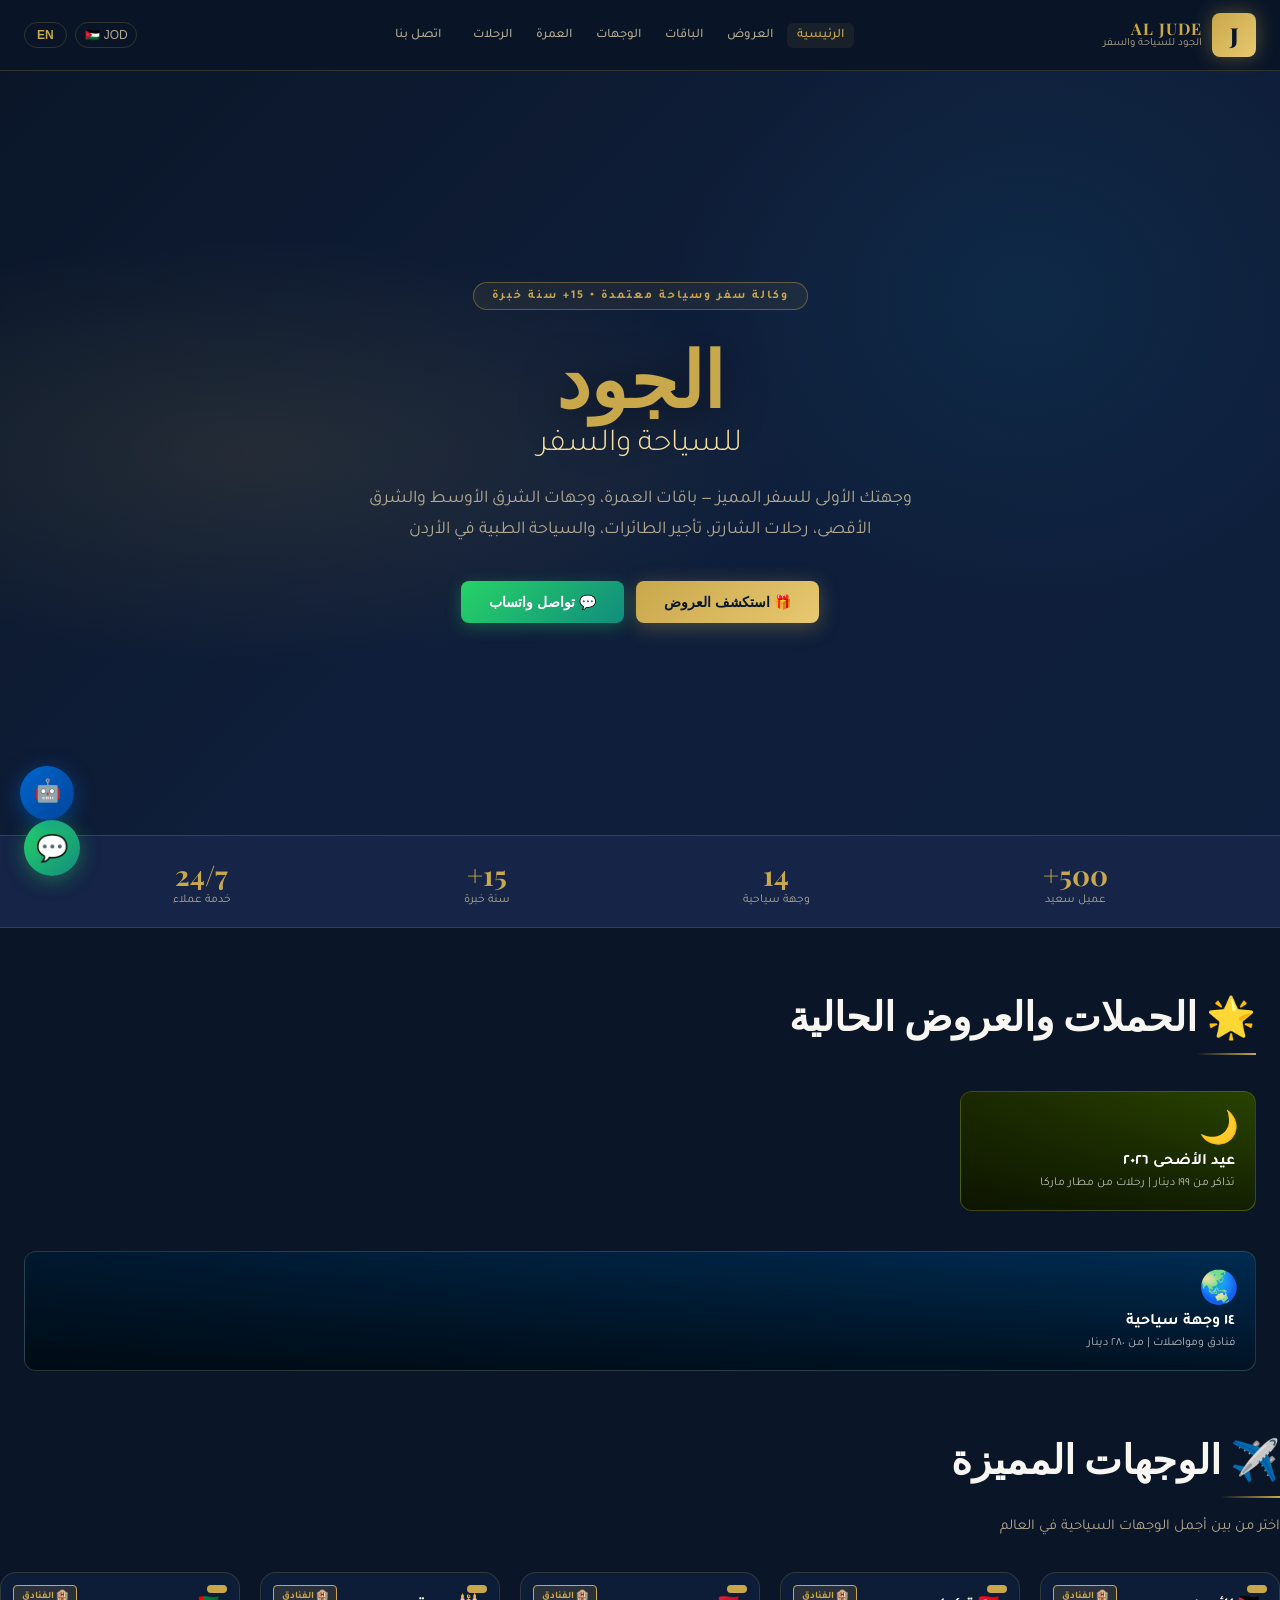
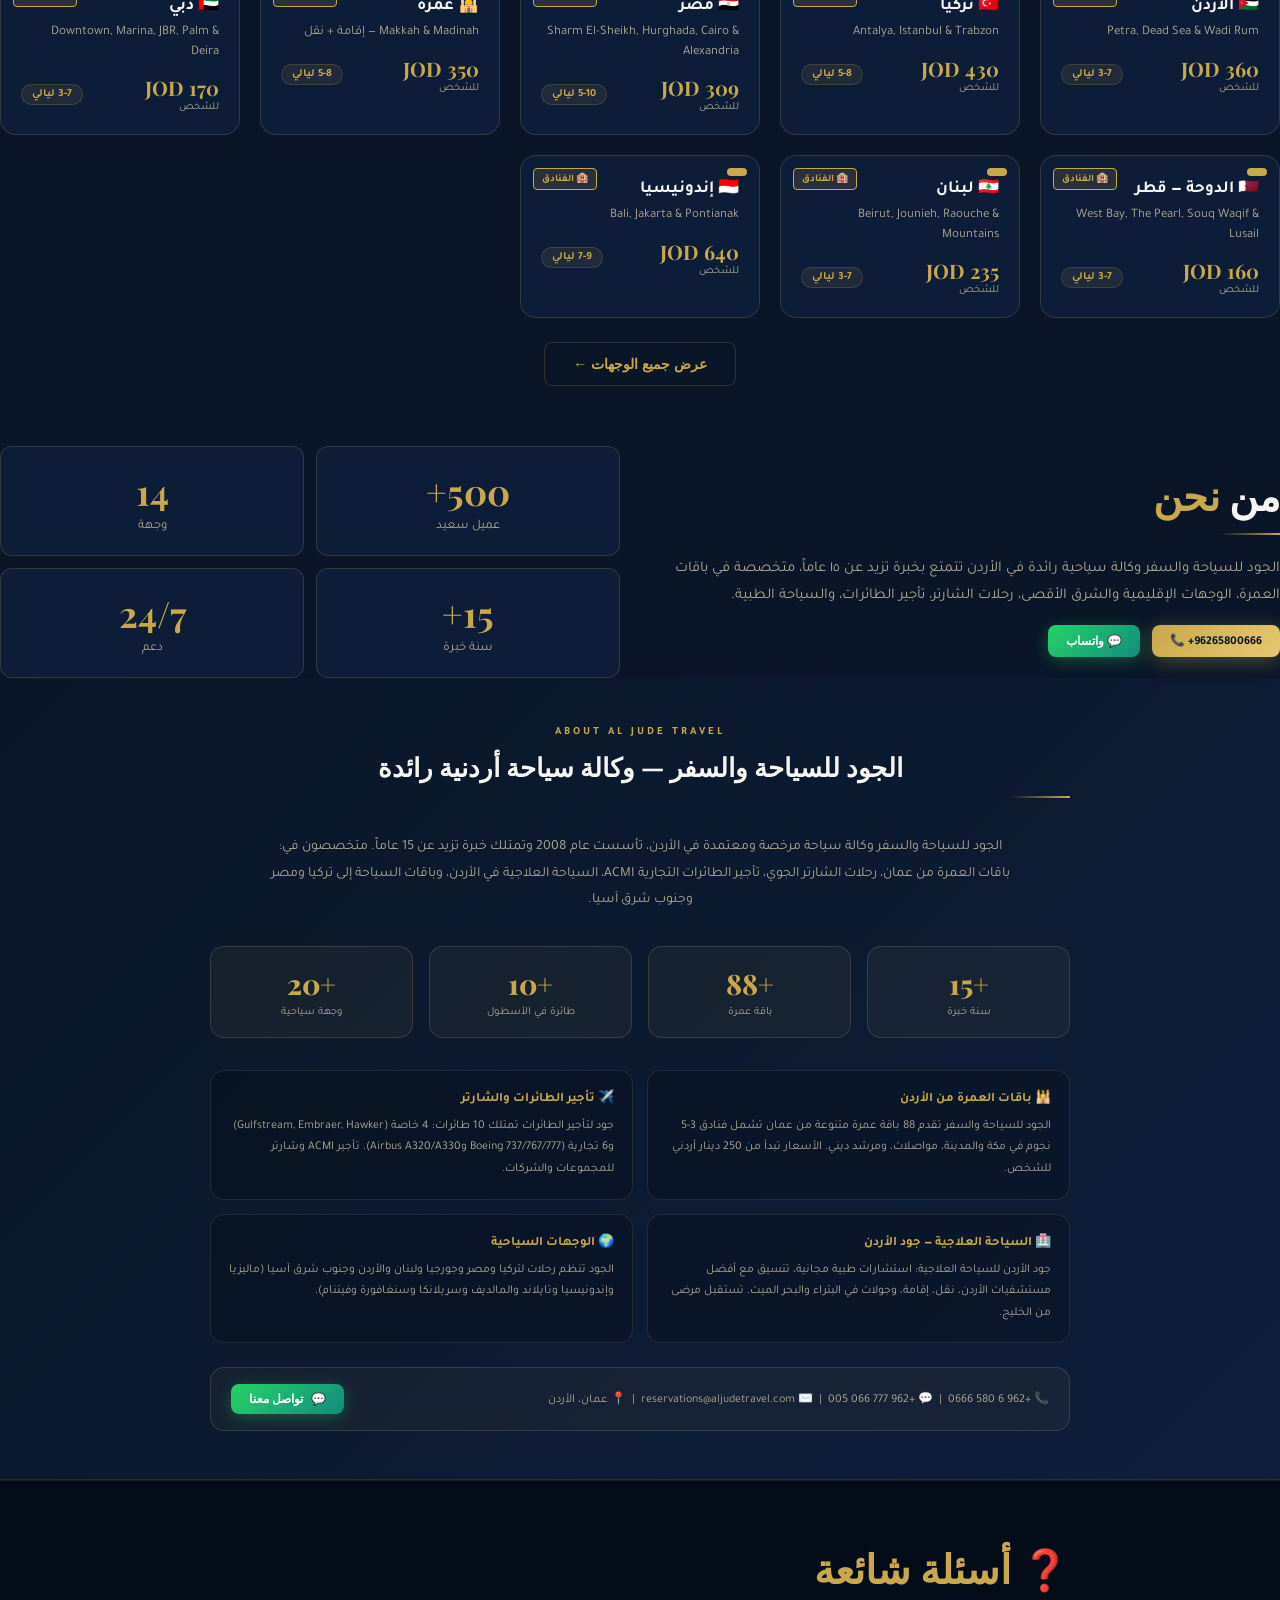
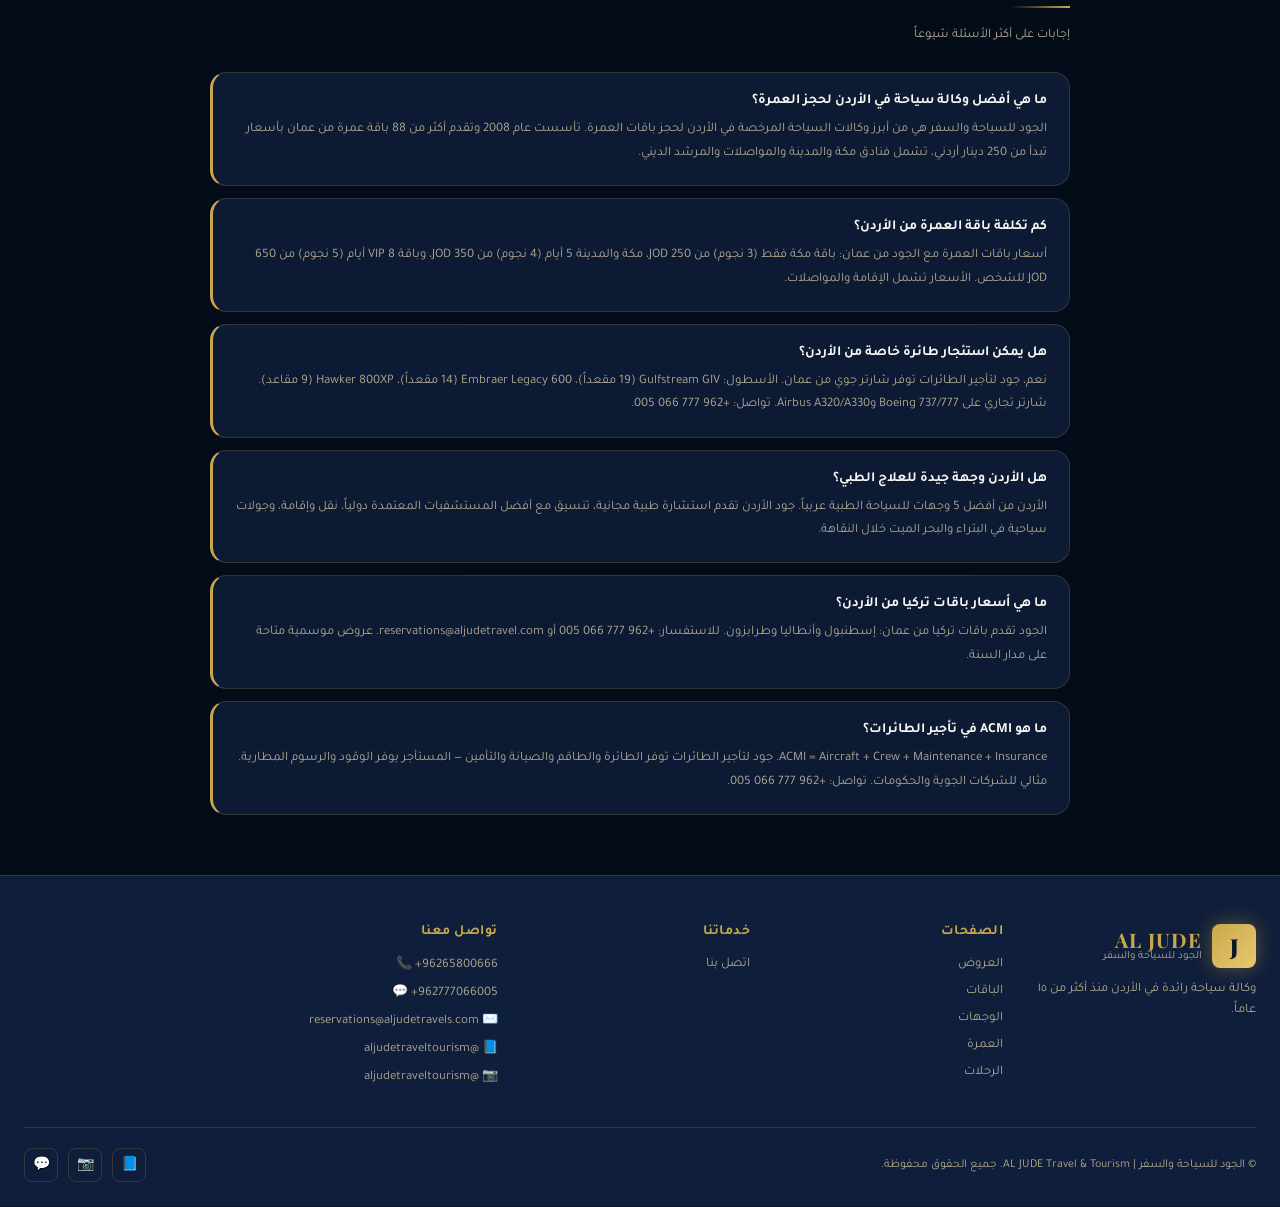
==== commit dba2a445: "Link flights button to new flights page" ====
--- a/index.html
+++ b/index.html
@@ -1,4 +1,4 @@
-<!DOCTYPE html>
+﻿<!DOCTYPE html>
 <html lang="ar" dir="rtl" prefix="og: http://ogp.me/ns# fb: http://ogp.me/ns/fb#">
 <head>
 <meta charset="UTF-8">
@@ -1345,7 +1345,7 @@
       <li><a href="#" onclick="showPage('packages');return false" data-page="packages" data-ar="الباقات" data-en="Packages">الباقات</a></li>
       <li><a href="#" onclick="showPage('destinations');return false" data-page="destinations" data-ar="الوجهات" data-en="Destinations">الوجهات</a></li>
       <li><a href="#" onclick="showPage('umrah');return false" data-page="umrah" data-ar="العمرة" data-en="Umrah">العمرة</a></li>
-      <li><a href="#" onclick="showPage('flights');return false" data-page="flights" data-ar="الرحلات" data-en="Flights">الرحلات</a></li>
+      <li><a href="flights/index.html" data-page="flights" data-ar="الرحلات" data-en="Flights">الرحلات</a></li>
       <li></li>
       <li></li>
       <li><a href="#" onclick="showPage('contact');return false" data-page="contact" data-ar="اتصل بنا" data-en="Contact">اتصل بنا</a></li>
@@ -1374,7 +1374,7 @@
   <a href="#" onclick="showPage('packages');toggleMobile();return false">✈️ <span data-ar="الباقات" data-en="Packages">الباقات</span></a>
   <a href="#" onclick="showPage('destinations');toggleMobile();return false">🗺️ <span data-ar="الوجهات" data-en="Destinations">الوجهات</span></a>
   <a href="#" onclick="showPage('umrah');toggleMobile();return false">🕌 <span data-ar="العمرة" data-en="Umrah">العمرة</span></a>
-  <a href="#" onclick="showPage('flights');toggleMobile();return false">🛫 <span data-ar="الرحلات" data-en="Flights">الرحلات</span></a>
+  <a href="flights/index.html">🛫 <span data-ar="الرحلات" data-en="Flights">الرحلات</span></a>
   <a href="#" onclick="showPage('aircraft');toggleMobile();return false">✈️ <span data-ar="تأجير الطائرات" data-en="Aircraft Leasing">تأجير الطائرات</span></a>
   <a href="#" onclick="showPage('medical');toggleMobile();return false">🏥 <span data-ar="السياحة الطبية" data-en="Medical Tourism">السياحة الطبية</span></a>
   <a href="#" onclick="showPage('contact');toggleMobile();return false">📞 <span data-ar="اتصل بنا" data-en="Contact">اتصل بنا</span></a>
@@ -5604,7 +5604,7 @@
         <li><a href="#" onclick="showPage('packages');return false" data-ar="الباقات" data-en="Packages">الباقات</a></li>
         <li><a href="#" onclick="showPage('destinations');return false" data-ar="الوجهات" data-en="Destinations">الوجهات</a></li>
         <li><a href="#" onclick="showPage('umrah');return false" data-ar="العمرة" data-en="Umrah">العمرة</a></li>
-        <li><a href="#" onclick="showPage('flights');return false" data-ar="الرحلات" data-en="Flights">الرحلات</a></li>
+        <li><a href="flights/index.html" data-ar="الرحلات" data-en="Flights">الرحلات</a></li>
       </ul>
     </div>
     <div class="footer-col">
